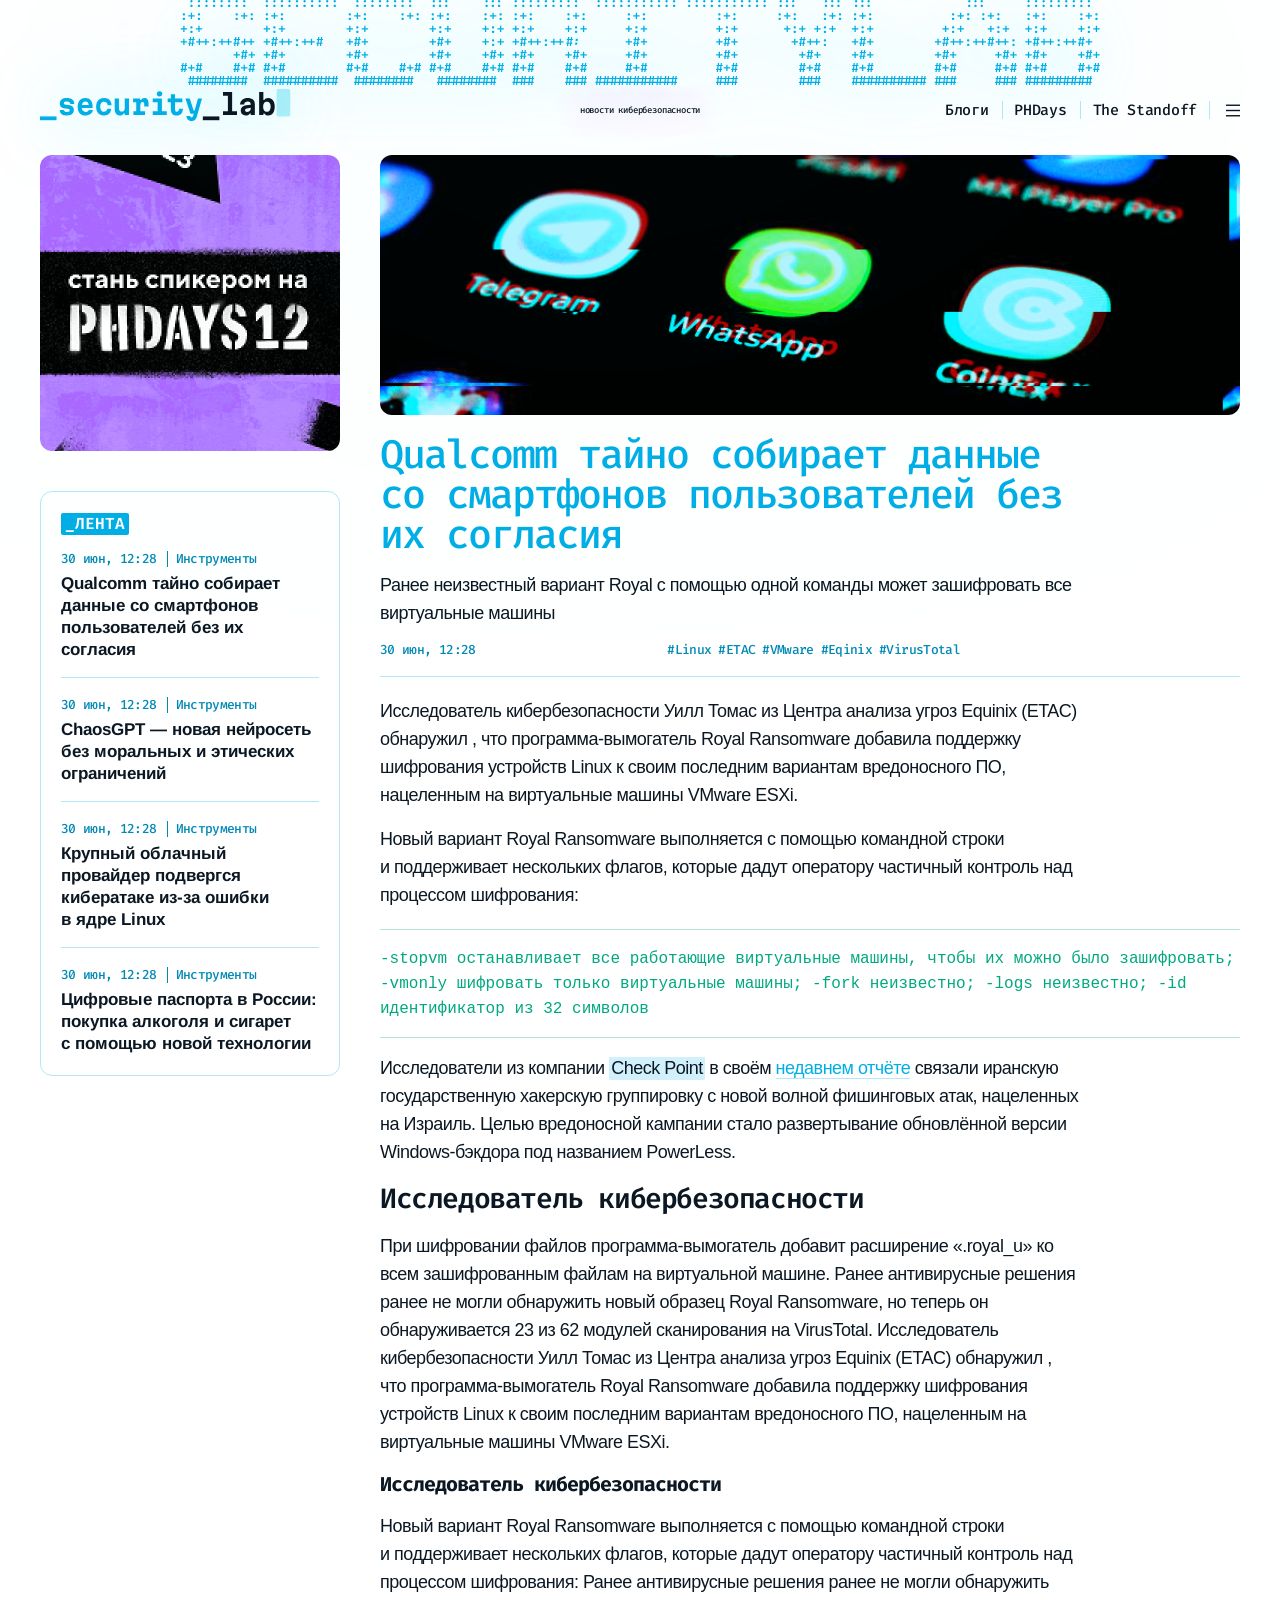
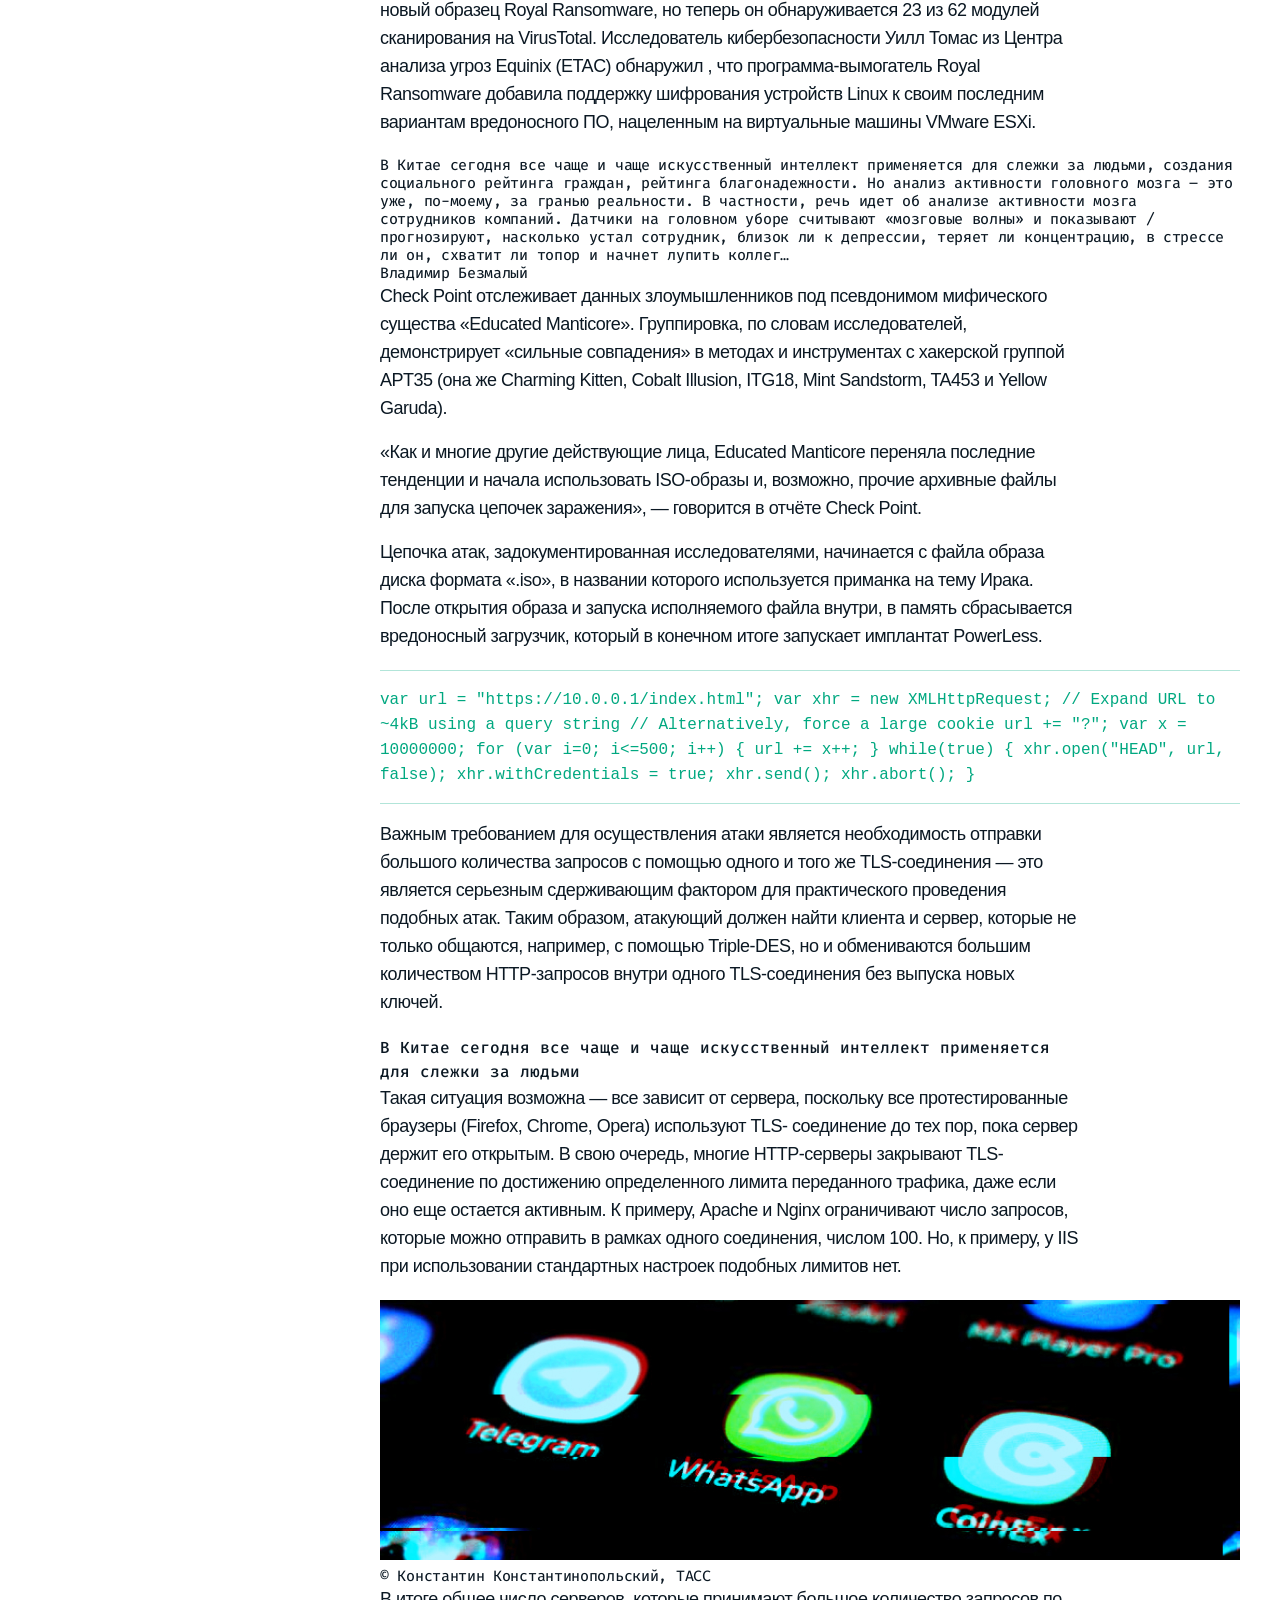
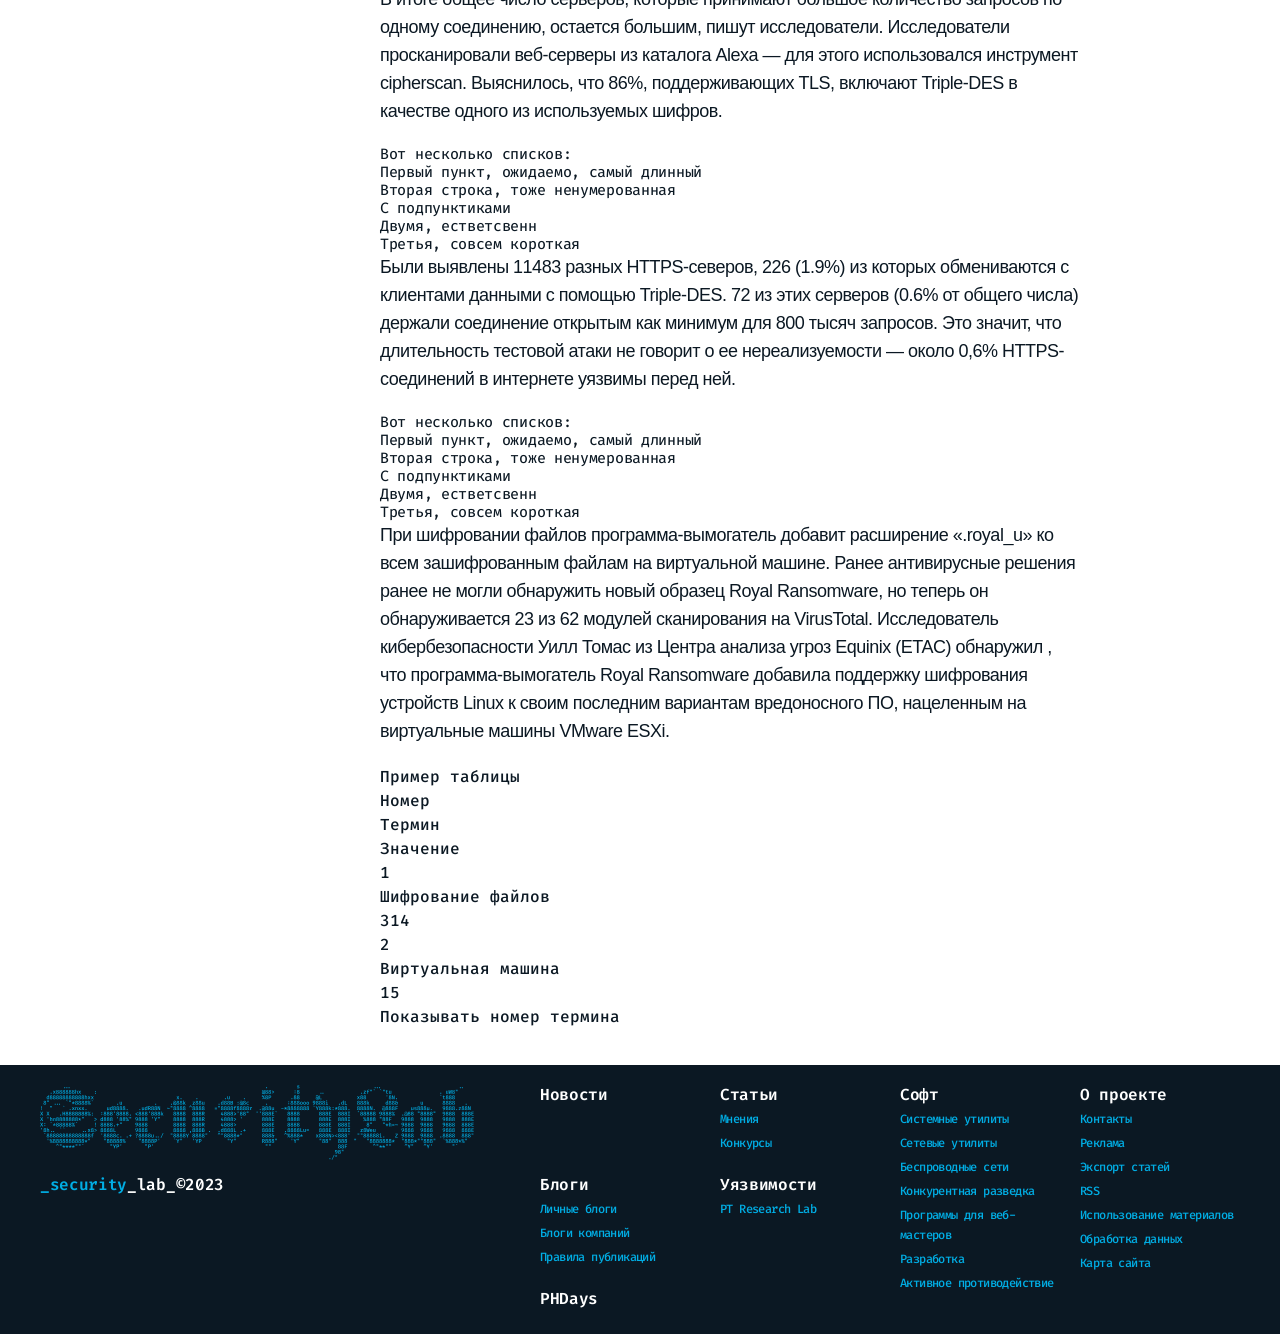
==== article-image.html @ 1949100d "index" ====
<!DOCTYPE html>
<html lang="ru">
  <head>
    <meta charset="utf-8">
    <meta http-equiv="X-UA-Compatible" content="ie=edge">
    <title>SecurityLab</title>
    <!-- meta-->
    <meta name="viewport" content="width=device-width, initial-scale=1, shrink-to-fit=no">
    <meta name="description" content="">
    <meta name="theme-color" content="#ffffff">
    <!-- icon & css-->
    <link rel="icon" href="./image/favicon.ico" sizes="any">
    <link rel="icon" href="./image/icon.svg" type="image/svg+xml">
    <link rel="apple-touch-icon" href="./image/apple-touch-icon.png">
    <link rel="manifest" href="./manifest.json">
  <link href="./assets/css/vendors.css?v=ca186b9" rel="stylesheet"><link href="./assets/css/main.css?v=e735e71" rel="stylesheet">  <link rel="stylesheet" href="./assets/css/fonts.css"></head>
  <body>
    <div id="app">
<header>
  <div class="container">
    <div class="header content">
      <div class="header-ascii">
        <div class="header-ascii__art"></div>
        <div class="header-ascii__lead">новости кибербезопасности</div>
      </div>
      <div class="header__block">
        <div class="header-logo"><a href="./" title="SecurityLab">
            <svg>
              <use href="./image/logo.svg#logo"></use>
            </svg></a></div>
        <div class="header__group">
          <nav class="header-menu">
            <ul>
              <li><a href="./blogs.html" title="Блоги">Блоги</a></li>
              <li><a href="#" title="PHDays">PHDays</a></li>
              <li><a href="#" title="The Standoff">The Standoff</a></li>
            </ul>
          </nav>
          <div class="header-menu-bar"><a href="#" data-action="open-menu" title="Открыть меню">
              <svg>
                <use href="./image/icon/menu.svg#menu"></use>
              </svg></a></div>
        </div>
      </div>
    </div>
  </div>
</header>
<!-- Menu-->
<div class="menu">
  <div class="menu-overlay" data-action="close-menu"></div>
  <div class="menu__container">
    <div class="menu__head">
      <div class="menu__link menu__link--close"><a href="#" data-action="close-menu" title="Закрыть меню">
          <svg>
            <use href="./image/icon/close.svg#close"></use>
          </svg></a></div>
      <div class="menu__link menu__link--back"><a href="#" data-action="close-submenu" title="Назад">
          <svg>
            <use href="./image/icon/back.svg#back"></use>
          </svg></a></div>
    </div>
    <div class="menu__main">
      <nav class="menu-navigation">
        <ul class="menu-navigation__list">
          <li class="menu-navigation__item"><a href="#" title="Новости">Новости</a></li>
          <li class="menu-navigation__item"><a href="#" title="Статьи">Статьи</a></li>
          <li class="menu-navigation__item"><a href="#" title="Уязвимости">Уязвимости</a></li>
          <li class="menu-navigation__item"><a href="./blogs.html" title="Блоги">Блоги</a></li>
          <li class="menu-navigation__item"><a href="#" data-action="open-submenu" data-submenu="glossary" title="Глосарий"><span>Глосарий</span>
              <svg>
                <use href="./image/icon/right.svg#right"></use>
              </svg></a>
            <ul class="menu-navigation__submenu" data-name="glossary">
              <li class="menu-navigation__item"><a href="#" title="Терминология">Терминология</a></li>
              <li class="menu-navigation__item"><a href="#" title="Хакерские группировки">Хакерские группировки</a></li>
              <li class="menu-navigation__item"><a href="#" data-action="open-links" data-links="soft" title="Каталог софта"><span>Каталог софта</span>
                  <svg>
                    <use href="./image/icon/right.svg#right"></use>
                  </svg></a>
                <ul class="menu-navigation__links" data-name="soft">
                  <li class="menu-navigation__link"><a href="#" title="Системные утилиты">Системные утилиты</a></li>
                  <li class="menu-navigation__link"><a href="#" title="Сетевые утилиты">Сетевые утилиты</a></li>
                  <li class="menu-navigation__link"><a href="#" title="Аппаратные утилиты">Аппаратные утилиты</a></li>
                  <li class="menu-navigation__link"><a href="#" title="Беспроводные сети">Беспроводные сети</a></li>
                  <li class="menu-navigation__link"><a href="#" title="Загрузочные антивирусные диски">Загрузочные антивирусные диски</a></li>
                  <li class="menu-navigation__link"><a href="#" title="Защита от целенаправленных атак">Защита от целенаправленных атак</a></li>
                  <li class="menu-navigation__link"><a href="#" title="Конкурентная разведка">Конкурентная разведка</a></li>
                  <li class="menu-navigation__link"><a href="#" title="Ограничение доступа">Ограничение доступа</a></li>
                  <li class="menu-navigation__link"><a href="#" title="Программы для веб-мастеров">Программы для веб-мастеров</a></li>
                  <li class="menu-navigation__link"><a href="#" title="Распределенная структура ложных целей">Распределенная структура ложных целей</a></li>
                </ul>
              </li>
            </ul>
          </li>
        </ul>
      </nav>
      <ul class="menu-info">
        <li class="menu-info__item"><a href="#" title="Контакты">Контакты</a></li>
        <li class="menu-info__item"><a href="#" title="Реклама">Реклама</a></li>
        <li class="menu-info__item"><a href="#" title="Экспорт статей">Экспорт статей</a></li>
        <li class="menu-info__item"><a href="#" title="Карта сайта">Карта сайта</a></li>
      </ul>
      <ul class="menu-social">
        <li class="menu-social__item"><a href="tg://resolve?domain=SecLabNews" target="_blank" title="Телеграм">
            <svg>
              <use href="./image/icon/telegram.svg#telegram"></use>
            </svg></a></li>
        <li class="menu-social__item"><a href=".//twitter.com/SecurityLabnews" target="_blank" title="Твиттер">
            <svg>
              <use href="./image/icon/twitter.svg#twitter"></use>
            </svg></a></li>
        <li class="menu-social__item"><a href=".//vk.com/public47494392" target="_blank" title="ВКонтакте">
            <svg>
              <use href="./image/icon/vk.svg#vk"></use>
            </svg></a></li>
        <li class="menu-social__item"><a href="#" title="RSS">
            <svg>
              <use href="./image/icon/rss.svg#rss"></use>
            </svg></a></li>
      </ul>
    </div>
    <div class="menu-search">
      <form class="form menu-search__form" name="menu-search" action="./" autocomplete="off" accept-charset="utf-8">
        <fieldset class="form__line">
          <input class="form__input" type="search" name="search" required placeholder="Поиск" value="" title="Поиск">
          <div class="form__button">
            <div class="button button--search button--disabled"><a href="#" data-action="form-send" title="Найти">Найти</a></div>
          </div>
        </fieldset>
      </form>
    </div>
  </div>
</div>
<!-- Menu end-->
      <main>
        <section id="article">
          <div class="container">
            <div class="article content">
              <aside class="article__sidebar">
                <div class="article__banner article__banner--small"><a href="#" target="_blank" title="Стань спикером на PHDAYS12"><img src="./image/banner/phdays12.jpg" srcset="./image/banner/phdays12@2x.jpg 2x" loading="lazy" alt="PHDAYS12"></a></div>
                <div class="article-feed slider">
                  <div class="article-feed__title">
                    <h2><span>_Лента</span></h2>
                  </div>
                  <div class="article-feed-list swiper-wrapper">
                    <article class="article-feed-list__item swiper-slide">
                      <div class="article-feed-list__head">
                        <time class="article-feed-list__date" datetime="2023-06-30">30 июн, 12:28</time>
                        <div class="article-feed-list__rubric"><a href="#" title="Инструменты">Инструменты</a></div>
                      </div>
                      <div class="article-feed-list__title"><a href="./article.html" title="Qualcomm тайно собирает данные со смартфонов пользователей без их согласия">
                          <h4>Qualcomm тайно собирает данные со смартфонов пользователей без их согласия</h4></a></div>
                    </article>
                    <article class="article-feed-list__item swiper-slide">
                      <div class="article-feed-list__head">
                        <time class="article-feed-list__date" datetime="2023-06-30">30 июн, 12:28</time>
                        <div class="article-feed-list__rubric"><a href="#" title="Инструменты">Инструменты</a></div>
                      </div>
                      <div class="article-feed-list__title"><a href="./article.html" title="ChaosGPT — новая нейросеть без моральных и этических ограничений">
                          <h4>ChaosGPT — новая нейросеть без моральных и этических ограничений</h4></a></div>
                    </article>
                    <article class="article-feed-list__item swiper-slide">
                      <div class="article-feed-list__head">
                        <time class="article-feed-list__date" datetime="2023-06-30">30 июн, 12:28</time>
                        <div class="article-feed-list__rubric"><a href="#" title="Инструменты">Инструменты</a></div>
                      </div>
                      <div class="article-feed-list__title"><a href="./article.html" title="Крупный облачный провайдер подвергся кибератаке из-за ошибки в ядре Linux">
                          <h4>Крупный облачный провайдер подвергся кибератаке из-за ошибки в ядре Linux</h4></a></div>
                    </article>
                    <article class="article-feed-list__item swiper-slide">
                      <div class="article-feed-list__head">
                        <time class="article-feed-list__date" datetime="2023-06-30">30 июн, 12:28</time>
                        <div class="article-feed-list__rubric"><a href="#" title="Инструменты">Инструменты</a></div>
                      </div>
                      <div class="article-feed-list__title"><a href="./article.html" title="Цифровые паспорта в России: покупка алкоголя и сигарет с помощью новой технологии">
                          <h4>Цифровые паспорта в России: покупка алкоголя и сигарет с помощью новой технологии</h4></a></div>
                    </article>
                  </div>
                </div>
              </aside>
              <article class="article__main">
                <div class="article__head">
                  <div class="article__image">
                    <picture>
                      <source srcset="./image/article/4.m.jpg, /image/article/4@2x.jpg" media="(max-width: 991px)" type="image/jpeg"><img src="./image/article/4.jpg" srcset="./image/article/4@2x.jpg" loading="eager" alt="Qualcomm тайно собирает данные со смартфонов пользователей без их согласия">
                    </picture>
                  </div>
                  <div class="article__title">
                    <h1><span class="animation-decode animation-decode--blue">Qualcomm тайно собирает данные со смартфонов пользователей без их согласия</span></h1>
                  </div>
                  <div class="article__preview">
                    <p>Ранее неизвестный вариант Royal с помощью одной команды может зашифровать все виртуальные машины</p>
                  </div>
                </div>
                <div class="article__details">
                  <time class="article__date" datetime="2023-06-30">30 июн, 12:28</time>
                  <ul class="article-tags">
                    <li class="article-tags__link"><a href="#" title="Новости">Новости</a></li>
                    <li class="article-tags__tag"><a href="#" title="#Linux">#Linux</a></li>
                    <li class="article-tags__tag"><a href="#" title="#ETAC">#ETAC</a></li>
                    <li class="article-tags__tag"><a href="#" title="#VMware">#VMware</a></li>
                    <li class="article-tags__tag"><a href="#" title="#Eqinix">#Eqinix</a></li>
                    <li class="article-tags__tag"><a href="#" title="#VirusTotal">#VirusTotal</a></li>
                  </ul>
                </div>
                <div class="article__body">
                  <div class="article__text">
                    <p>Исследователь кибербезопасности Уилл Томас из Центра анализа угроз Equinix (ETAC) обнаружил , что программа-вымогатель Royal Ransomware добавила поддержку шифрования устройств Linux к своим последним вариантам вредоносного ПО, нацеленным на виртуальные машины VMware ESXi.</p>
                    <p>Новый вариант Royal Ransomware выполняется с помощью командной строки и поддерживает нескольких флагов, которые дадут оператору частичный контроль над процессом шифрования:</p>
                  </div>
                  <div class="article__code">
                    <code>
-stopvm   останавливает все работающие виртуальные машины, чтобы их можно было зашифровать;


-vmonly  шифровать только виртуальные машины;
-fork    неизвестно;
-logs    неизвестно;
-id      идентификатор из 32 символов
                    </code>
                  </div>
                  <div class="article__text">
                    <div class="p">Исследователи из компании 
                      <div class="wiki" title="Check Point"><span>Check Point</span>
                        <div class="wiki-tooltip">
                          <div class="wiki-tooltip__text">ChatGPT — это чат-бот, который работает на модели искусственного интеллекта GPT (Generative Pre-trained Transformer), разработанной компанией OpenAI. </div>
                          <div class="wiki-tooltip__text">Модель обучена на большом объёме текстовых данных и предназначена для генерации человекоподобных ответов на заданные вопросы или фразы.ChatGPT всегда старается понять контекст вопроса и сгенерировать подходящий ответ. Чат-бот способен генерировать текст в различных стилях и тематиках, может использоваться в различных сферах и областях для облегчения рутинных или даже творческих задач, выполняемых человеком.</div>
                          <div class="wiki-tooltip__button">
                            <div class="button"><a href="#" target="_blank" title="Прейти к статье">Прейти к статье</a></div>
                          </div>
                        </div>
                      </div> в своём <a href="#" title="">недавнем отчёте</a> связали иранскую государственную хакерскую группировку с новой волной фишинговых атак, нацеленных на Израиль. Целью вредоносной кампании стало развертывание обновлённой версии Windows-бэкдора под названием PowerLess.
                    </div>  
                  </div>
                  <div class="article__subtitle">
                    <h2>Исследователь кибербезопасности</h2>
                  </div>
                  <div class="article__text">
                    <p>При шифровании файлов программа-вымогатель добавит расширение «.royal_u» ко всем зашифрованным файлам на виртуальной машине. Ранее антивирусные решения ранее не могли обнаружить новый образец Royal Ransomware, но теперь он обнаруживается 23 из 62 модулей сканирования на VirusTotal. Исследователь кибербезопасности Уилл Томас из Центра анализа угроз Equinix (ETAC) обнаружил , что программа-вымогатель Royal Ransomware добавила поддержку шифрования устройств Linux к своим последним вариантам вредоносного ПО, нацеленным на виртуальные машины VMware ESXi.</p>
                  </div>
                  <div class="article__subtitle">
                    <h3>Исследователь кибербезопасности</h3>
                  </div>
                  <div class="article__text">
                    <p>Новый вариант Royal Ransomware выполняется с помощью командной строки и поддерживает нескольких флагов, которые дадут оператору частичный контроль над процессом шифрования: Ранее антивирусные решения ранее не могли обнаружить новый образец Royal Ransomware, но теперь он обнаруживается 23 из 62 модулей сканирования на VirusTotal. Исследователь кибербезопасности Уилл Томас из Центра анализа угроз Equinix (ETAC) обнаружил , что программа-вымогатель Royal Ransomware добавила поддержку шифрования устройств Linux к своим последним вариантам вредоносного ПО, нацеленным на виртуальные машины VMware ESXi.</p>
                  </div>
                  <div class="article__quote">
                    <div class="article__quote-text">
                      <p>В Китае сегодня все чаще и чаще искусственный интеллект применяется для слежки за людьми, создания социального рейтинга граждан, рейтинга благонадежности. Но анализ активности головного мозга – это уже, по-моему, за гранью реальности.
                        В частности, речь идет об анализе активности мозга сотрудников компаний. Датчики на головном уборе считывают «мозговые волны» и показывают / прогнозируют, насколько устал сотрудник, близок ли к депрессии, теряет ли концентрацию, в стрессе ли он, схватит ли топор и начнет лупить коллег…
                      </p>
                    </div>
                    <div class="article__quote-author">
                      <p class="quote__author-name">Владимир Безмалый</p>
                      <span class="quote__author-add"></span>
                    </div>
                  </div>
                  <div class="article__text">
                    <p>Check Point отслеживает данных злоумышленников под псевдонимом мифического существа «Educated Manticore». Группировка, по словам исследователей, демонстрирует «сильные совпадения» в методах и инструментах с хакерской группой APT35 (она же Charming Kitten, Cobalt Illusion, ITG18, Mint Sandstorm, TA453 и Yellow Garuda).</p>
                    <p>«Как и многие другие действующие лица, Educated Manticore переняла последние тенденции и начала использовать ISO-образы и, возможно, прочие архивные файлы для запуска цепочек заражения», — говорится в отчёте Check Point.</p>
                    <p>Цепочка атак, задокументированная исследователями, начинается с файла образа диска формата «.iso», в названии которого используется приманка на тему Ирака. После открытия образа и запуска исполняемого файла внутри, в память сбрасывается вредоносный загрузчик, который в конечном итоге запускает имплантат PowerLess.</p>
                  </div>
                  <div class="article__code">
                    <code>
                      var url = "https://10.0.0.1/index.html"; 
var xhr = new XMLHttpRequest; 

// Expand URL to ~4kB using a query string 
// Alternatively, force a large cookie 
url += "?"; 
var x = 10000000; 
for (var i=0; i<=500; i++) { 
    url += x++; 
} 

while(true) { 
    xhr.open("HEAD", url, false); 
    xhr.withCredentials = true; 
    xhr.send(); 
    xhr.abort(); 
}
                    </code>
                  </div>
                  <div class="article__text">
                    <p>Важным требованием для осуществления атаки является необходимость отправки большого количества запросов с помощью одного и того же TLS-соединения — это является серьезным сдерживающим фактором для практического проведения подобных атак. Таким образом, атакующий должен найти клиента и сервер, которые не только общаются, например, с помощью Triple-DES, но и обмениваются большим количеством HTTP-запросов внутри одного TLS-соединения без выпуска новых ключей.</p>
                  </div>
                  <div class="article__text">
                    <span class="article__small-quote">
                      В Китае сегодня все чаще и чаще искусственный интеллект применяется для слежки за людьми
                    </span>
                    <p>Такая ситуация возможна — все зависит от сервера, поскольку все протестированные браузеры (Firefox, Chrome, Opera) используют TLS- соединение до тех пор, пока сервер держит его открытым. В свою очередь, многие HTTP-серверы закрывают TLS- соединение по достижению определенного лимита переданного трафика, даже если оно еще остается активным. К примеру, Apache и Nginx ограничивают число запросов, которые можно отправить в рамках одного соединения, числом 100. Но, к примеру, у IIS при использовании стандартных настроек подобных лимитов нет. </p>
                  </div>
                  <div class="article-body__image">
                    <picture>
                      <img src="./image/article/4.jpg" alt="SecurityLab">
                    </picture>
                    <div class="article-body__image-figcap">
                      <p>© Константин Константинопольский, ТАСС</p>
                    </div>
                  </div>
                  <div class="article__text">
                    <p>В итоге общее число серверов, которые принимают большое количество запросов по одному соединению, остается большим, пишут исследователи. Исследователи просканировали веб-серверы из каталога Alexa — для этого использовался инструмент cipherscan. Выяснилось, что 86%, поддерживающих TLS, включают Triple-DES в качестве одного из используемых шифров.</p>
                  </div>
                  <div class="article__list">
                    <div class="article__list-title">
                      <p>Вот несколько списков:</p>
                    </div>
                    <ul class="article__list-ul">
                      <li>
                        <p>Первый пункт, ожидаемо, самый длинный</p>
                      </li>
                      <li>
                        <p>Вторая строка, тоже ненумерованная</p>
                        <ul class=".article__list-ul">
                            <li>
                              <p>С подпунктиками</p>
                            </li>
                            <li>
                              <p>Двумя, естветсвенн</p>
                            </li>
                        </ul>
                      </li>
                      <li>
                        <p>Третья, совсем короткая</p>
                      </li>
                    </ul>
                  </div>
                  <div class="article__text">
                    <p>Были выявлены 11483 разных HTTPS-северов, 226 (1.9%) из которых обмениваются с клиентами данными с помощью Triple-DES. 72 из этих серверов (0.6% от общего числа) держали соединение открытым как минимум для 800 тысяч запросов. Это значит, что длительность тестовой атаки не говорит о ее нереализуемости — около 0,6% HTTPS-соединений в интернете уязвимы перед ней.</p>
                  </div>
                  <div class="article__list">
                    <div class="article__list-title">
                      <p>Вот несколько списков:</p>
                    </div>
                    <ol class="article__list-ol">
                      <li>
                        <p>Первый пункт, ожидаемо, самый длинный</p>
                      </li>
                      <li>
                        <p>Вторая строка, тоже ненумерованная</p>
                        <ol class=".article__list-ol">
                            <li>
                              <p>С подпунктиками</p>
                            </li>
                            <li>
                              <p>Двумя, естветсвенн</p>
                            </li>
                        </ol>
                      </li>
                      <li>
                        <p>Третья, совсем короткая</p>
                      </li>
                    </ol>
                  </div>
                  <div class="article__text">
                    <p>При шифровании файлов программа-вымогатель добавит расширение «.royal_u» ко всем зашифрованным файлам на виртуальной машине. Ранее антивирусные решения ранее не могли обнаружить новый образец Royal Ransomware, но теперь он обнаруживается 23 из 62 модулей сканирования на VirusTotal. Исследователь кибербезопасности Уилл Томас из Центра анализа угроз Equinix (ETAC) обнаружил , что программа-вымогатель Royal Ransomware добавила поддержку шифрования устройств Linux к своим последним вариантам вредоносного ПО, нацеленным на виртуальные машины VMware ESXi.</p>
                  </div>
                  <div class="article__table">
                    <div class="table__title">Пример таблицы</div>
                    <div class="table">
                      <div class="table__row general-row">
                        <div class="table__column">Номер</div>
                        <div class="table__column">Термин</div>
                        <div class="table__column">Значение</div>
                      </div>
                      <div class="table__row">
                        <div class="table__column">1</div>
                        <div class="table__column"> Шифрование файлов</div>
                        <div class="table__column">314 </div>
                      </div>
                      <div class="table__row">
                        <div class="table__column">2</div>
                        <div class="table__column">Виртуальная машина</div>
                        <div class="table__column">15</div>
                      </div>
                    </div>
                    <div class="table__num-checkbox">
                      <label for="num_checkbox">Показывать номер термина
                        <input type="checkbox" name="num_checkbox" id="num_checkbox">
                      </label>
                    </div>
                  </div>
                </div>

              </article>
            </div>
          </div>
        </section>
      </main>
<footer>
  <div class="container">
    <div class="footer content">
      <div class="footer__main">
        <div class="footer-ascii">
          <div class="footer-ascii__art"><img src="./image/ascii/logo-1.svg" alt="SecurityLab"></div>
        </div>
        <div class="footer-copyright">_security<span>_lab_&copy;2023</span></div>
      </div>
      <div class="footer__navigation">
        <div class="footer__group">
          <nav class="footer-menu">
            <div class="footer-menu__title"><a href="#" title="Новости">Новости</a></div>
          </nav>
          <nav class="footer-menu">
            <div class="footer-menu__title"><a href="./blogs.html" title="Блоги">Блоги</a></div>
            <ul class="footer-menu__list">
              <li class="footer-menu__item"><a href="#" title="Личные блоги">Личные блоги</a></li>
              <li class="footer-menu__item"><a href="#" title="Блоги компаний">Блоги компаний</a></li>
              <li class="footer-menu__item"><a href="#" title="Правила публикаций">Правила публикаций</a></li>
            </ul>
          </nav>
          <nav class="footer-menu">
            <div class="footer-menu__title"><a href="#" title="Статьи">Статьи</a></div>
            <ul class="footer-menu__list">
              <li class="footer-menu__item"><a href="#" title="Мнения">Мнения</a></li>
              <li class="footer-menu__item"><a href="#" title="Конкурсы">Конкурсы</a></li>
            </ul>
          </nav>
          <nav class="footer-menu">
            <div class="footer-menu__title"><a href="#" title="Уязвимости">Уязвимости</a></div>
            <ul class="footer-menu__list">
              <li class="footer-menu__item"><a href="#" title="PT Research Lab">PT Research Lab</a></li>
            </ul>
          </nav>
        </div>
        <div class="footer__group">
          <nav class="footer-menu">
            <div class="footer-menu__title"><a href="#" title="Софт">Софт</a></div>
            <ul class="footer-menu__list">
              <li class="footer-menu__item"><a href="#" title="Системные утилиты">Системные утилиты</a></li>
              <li class="footer-menu__item"><a href="#" title="Сетевые утилиты">Сетевые утилиты</a></li>
              <li class="footer-menu__item"><a href="#" title="Беспроводные сети">Беспроводные сети</a></li>
              <li class="footer-menu__item"><a href="#" title="Конкурентная разведка">Конкурентная разведка</a></li>
              <li class="footer-menu__item"><a href="#" title="Программы для веб-мастеров">Программы для веб-мастеров</a></li>
              <li class="footer-menu__item"><a href="#" title="Разработка">Разработка</a></li>
              <li class="footer-menu__item"><a href="#" title="Активное противодействие">Активное противодействие</a></li>
            </ul>
          </nav>
          <nav class="footer-menu">
            <div class="footer-menu__title"><a href="#" title="О проекте">О проекте</a></div>
            <ul class="footer-menu__list">
              <li class="footer-menu__item"><a href="#" title="Контакты">Контакты</a></li>
              <li class="footer-menu__item"><a href="#" title="Реклама">Реклама</a></li>
              <li class="footer-menu__item"><a href="#" title="Экспорт статей">Экспорт статей</a></li>
              <li class="footer-menu__item"><a href="#" title="RSS">RSS</a></li>
              <li class="footer-menu__item"><a href="#" title="Использование материалов">Использование материалов</a></li>
              <li class="footer-menu__item"><a href="#" title="Обработка данных">Обработка данных</a></li>
              <li class="footer-menu__item"><a href="#" title="Карта сайта">Карта сайта</a></li>
            </ul>
          </nav>
        </div>
        <div class="footer__group">
          <nav class="footer-menu">
            <div class="footer-menu__title"><a href="#" title="PHDays">PHDays</a></div>
          </nav>
        </div>
      </div>
    </div>
  </div>
</footer>
    </div>
    <!-- js-->
  <script defer src="./assets/js/vendors.js?v=da32d7a"></script><script defer src="./assets/js/main.js?v=4c15106"></script></body>
</html>
---- assets/css/vendors.css ----
@font-face {
  font-family: swiper-icons;
  font-style: normal;
  font-weight: 400;
  src: url("data:application/font-woff;charset=utf-8;base64, [base64]//wADZ2x5ZgAAAywAAADMAAAD2MHtryVoZWFkAAABbAAAADAAAAA2E2+eoWhoZWEAAAGcAAAAHwAAACQC9gDzaG10eAAAAigAAAAZAAAArgJkABFsb2NhAAAC0AAAAFoAAABaFQAUGG1heHAAAAG8AAAAHwAAACAAcABAbmFtZQAAA/gAAAE5AAACXvFdBwlwb3N0AAAFNAAAAGIAAACE5s74hXjaY2BkYGAAYpf5Hu/j+W2+MnAzMYDAzaX6QjD6/4//Bxj5GA8AuRwMYGkAPywL13jaY2BkYGA88P8Agx4j+/8fQDYfA1AEBWgDAIB2BOoAeNpjYGRgYNBh4GdgYgABEMnIABJzYNADCQAACWgAsQB42mNgYfzCOIGBlYGB0YcxjYGBwR1Kf2WQZGhhYGBiYGVmgAFGBiQQkOaawtDAoMBQxXjg/wEGPcYDDA4wNUA2CCgwsAAAO4EL6gAAeNpj2M0gyAACqxgGNWBkZ2D4/wMA+xkDdgAAAHjaY2BgYGaAYBkGRgYQiAHyGMF8FgYHIM3DwMHABGQrMOgyWDLEM1T9/w8UBfEMgLzE////P/5//f/V/xv+r4eaAAeMbAxwIUYmIMHEgKYAYjUcsDAwsLKxc3BycfPw8jEQA/[base64]/uznmfPFBNODM2K7MTQ45YEAZqGP81AmGGcF3iPqOop0r1SPTaTbVkfUe4HXj97wYE+yNwWYxwWu4v1ugWHgo3S1XdZEVqWM7ET0cfnLGxWfkgR42o2PvWrDMBSFj/IHLaF0zKjRgdiVMwScNRAoWUoH78Y2icB/yIY09An6AH2Bdu/UB+yxopYshQiEvnvu0dURgDt8QeC8PDw7Fpji3fEA4z/PEJ6YOB5hKh4dj3EvXhxPqH/SKUY3rJ7srZ4FZnh1PMAtPhwP6fl2PMJMPDgeQ4rY8YT6Gzao0eAEA409DuggmTnFnOcSCiEiLMgxCiTI6Cq5DZUd3Qmp10vO0LaLTd2cjN4fOumlc7lUYbSQcZFkutRG7g6JKZKy0RmdLY680CDnEJ+UMkpFFe1RN7nxdVpXrC4aTtnaurOnYercZg2YVmLN/d/gczfEimrE/fs/bOuq29Zmn8tloORaXgZgGa78yO9/cnXm2BpaGvq25Dv9S4E9+5SIc9PqupJKhYFSSl47+Qcr1mYNAAAAeNptw0cKwkAAAMDZJA8Q7OUJvkLsPfZ6zFVERPy8qHh2YER+3i/BP83vIBLLySsoKimrqKqpa2hp6+jq6RsYGhmbmJqZSy0sraxtbO3sHRydnEMU4uR6yx7JJXveP7WrDycAAAAAAAH//wACeNpjYGRgYOABYhkgZgJCZgZNBkYGLQZtIJsFLMYAAAw3ALgAeNolizEKgDAQBCchRbC2sFER0YD6qVQiBCv/H9ezGI6Z5XBAw8CBK/m5iQQVauVbXLnOrMZv2oLdKFa8Pjuru2hJzGabmOSLzNMzvutpB3N42mNgZGBg4GKQYzBhYMxJLMlj4GBgAYow/P/PAJJhLM6sSoWKfWCAAwDAjgbRAAB42mNgYGBkAIIbCZo5IPrmUn0hGA0AO8EFTQAA")
    format("woff");
}
:root {
  --swiper-theme-color: #007aff;
}
:host {
  display: block;
  margin-left: auto;
  margin-right: auto;
  position: relative;
  z-index: 1;
}
.swiper {
  display: block;
  list-style: none;
  margin-left: auto;
  margin-right: auto;
  overflow: hidden;
  overflow: clip;
  padding: 0;
  position: relative;
  z-index: 1;
}
.swiper-vertical > .swiper-wrapper {
  flex-direction: column;
}
.swiper-wrapper {
  box-sizing: initial;
  display: flex;
  height: 100%;
  position: relative;
  transition-property: -webkit-transform;
  transition-property: transform;
  transition-property: transform, -webkit-transform;
  transition-timing-function: var(
    --swiper-wrapper-transition-timing-function,
    initial
  );
  width: 100%;
  z-index: 1;
}
.swiper-android .swiper-slide,
.swiper-ios .swiper-slide,
.swiper-wrapper {
  -webkit-transform: translateZ(0);
  transform: translateZ(0);
}
.swiper-horizontal {
  touch-action: pan-y;
}
.swiper-vertical {
  touch-action: pan-x;
}
.swiper-slide {
  display: block;
  flex-shrink: 0;
  height: 100%;
  position: relative;
  transition-property: -webkit-transform;
  transition-property: transform;
  transition-property: transform, -webkit-transform;
  width: 100%;
}
.swiper-slide-invisible-blank {
  visibility: hidden;
}
.swiper-autoheight,
.swiper-autoheight .swiper-slide {
  height: auto;
}
.swiper-autoheight .swiper-wrapper {
  align-items: flex-start;
  transition-property: height, -webkit-transform;
  transition-property: transform, height;
  transition-property: transform, height, -webkit-transform;
}
.swiper-backface-hidden .swiper-slide {
  -webkit-backface-visibility: hidden;
  backface-visibility: hidden;
  -webkit-transform: translateZ(0);
  transform: translateZ(0);
}
.swiper-3d.swiper-css-mode .swiper-wrapper {
  -webkit-perspective: 1200px;
  perspective: 1200px;
}
.swiper-3d .swiper-wrapper {
  -webkit-transform-style: preserve-3d;
  transform-style: preserve-3d;
}
.swiper-3d {
  -webkit-perspective: 1200px;
  perspective: 1200px;
}
.swiper-3d .swiper-cube-shadow,
.swiper-3d .swiper-slide {
  -webkit-transform-style: preserve-3d;
  transform-style: preserve-3d;
}
.swiper-css-mode > .swiper-wrapper {
  -ms-overflow-style: none;
  overflow: auto;
  scrollbar-width: none;
}
.swiper-css-mode > .swiper-wrapper::-webkit-scrollbar {
  display: none;
}
.swiper-css-mode > .swiper-wrapper > .swiper-slide {
  scroll-snap-align: start start;
}
.swiper-css-mode.swiper-horizontal > .swiper-wrapper {
  scroll-snap-type: x mandatory;
}
.swiper-css-mode.swiper-vertical > .swiper-wrapper {
  scroll-snap-type: y mandatory;
}
.swiper-css-mode.swiper-free-mode > .swiper-wrapper {
  scroll-snap-type: none;
}
.swiper-css-mode.swiper-free-mode > .swiper-wrapper > .swiper-slide {
  scroll-snap-align: none;
}
.swiper-css-mode.swiper-centered > .swiper-wrapper:before {
  content: "";
  flex-shrink: 0;
  order: 9999;
}
.swiper-css-mode.swiper-centered > .swiper-wrapper > .swiper-slide {
  scroll-snap-align: center center;
  scroll-snap-stop: always;
}
.swiper-css-mode.swiper-centered.swiper-horizontal
  > .swiper-wrapper
  > .swiper-slide:first-child {
  -webkit-margin-start: var(--swiper-centered-offset-before);
  margin-inline-start: var(--swiper-centered-offset-before);
}
.swiper-css-mode.swiper-centered.swiper-horizontal > .swiper-wrapper:before {
  height: 100%;
  min-height: 1px;
  width: var(--swiper-centered-offset-after);
}
.swiper-css-mode.swiper-centered.swiper-vertical
  > .swiper-wrapper
  > .swiper-slide:first-child {
  -webkit-margin-before: var(--swiper-centered-offset-before);
  margin-block-start: var(--swiper-centered-offset-before);
}
.swiper-css-mode.swiper-centered.swiper-vertical > .swiper-wrapper:before {
  height: var(--swiper-centered-offset-after);
  min-width: 1px;
  width: 100%;
}
.swiper-3d .swiper-slide-shadow,
.swiper-3d .swiper-slide-shadow-bottom,
.swiper-3d .swiper-slide-shadow-left,
.swiper-3d .swiper-slide-shadow-right,
.swiper-3d .swiper-slide-shadow-top {
  height: 100%;
  left: 0;
  pointer-events: none;
  position: absolute;
  top: 0;
  width: 100%;
  z-index: 10;
}
.swiper-3d .swiper-slide-shadow {
  background: rgba(0, 0, 0, 0.15);
}
.swiper-3d .swiper-slide-shadow-left {
  background-image: linear-gradient(270deg, rgba(0, 0, 0, 0.5), transparent);
}
.swiper-3d .swiper-slide-shadow-right {
  background-image: linear-gradient(90deg, rgba(0, 0, 0, 0.5), transparent);
}
.swiper-3d .swiper-slide-shadow-top {
  background-image: linear-gradient(0deg, rgba(0, 0, 0, 0.5), transparent);
}
.swiper-3d .swiper-slide-shadow-bottom {
  background-image: linear-gradient(180deg, rgba(0, 0, 0, 0.5), transparent);
}
.swiper-lazy-preloader {
  border: 4px solid var(--swiper-preloader-color, var(--swiper-theme-color));
  border-radius: 50%;
  border-top: 4px solid transparent;
  box-sizing: border-box;
  height: 42px;
  left: 50%;
  margin-left: -21px;
  margin-top: -21px;
  position: absolute;
  top: 50%;
  -webkit-transform-origin: 50%;
  transform-origin: 50%;
  width: 42px;
  z-index: 10;
}
.swiper-watch-progress .swiper-slide-visible .swiper-lazy-preloader,
.swiper:not(.swiper-watch-progress) .swiper-lazy-preloader {
  -webkit-animation: swiper-preloader-spin 1s linear infinite;
  animation: swiper-preloader-spin 1s linear infinite;
}
.swiper-lazy-preloader-white {
  --swiper-preloader-color: #fff;
}
.swiper-lazy-preloader-black {
  --swiper-preloader-color: #000;
}
@-webkit-keyframes swiper-preloader-spin {
  0% {
    -webkit-transform: rotate(0deg);
    transform: rotate(0deg);
  }
  to {
    -webkit-transform: rotate(1turn);
    transform: rotate(1turn);
  }
}
@keyframes swiper-preloader-spin {
  0% {
    -webkit-transform: rotate(0deg);
    transform: rotate(0deg);
  }
  to {
    -webkit-transform: rotate(1turn);
    transform: rotate(1turn);
  }
}
---- assets/css/main.css ----
html {
  box-sizing: border-box;
  overflow-x: hidden;
  width: 100vw;
}
*,
:after,
:before {
  box-sizing: inherit;
}
body,
fieldset,
form,
h1,
h2,
h3,
h4,
h5,
h6,
ol,
p,
ul {
  margin: 0;
  padding: 0;
}
body {
  min-height: 100vh;
  width: 100%;
}
fieldset,
footer,
form,
header,
main,
section {
  position: relative;
  width: 100%;
}
ol,
ul {
  list-style: none;
}
a {
  text-decoration: none;
}
a svg {
  fill: currentColor;
}
img {
  height: auto;
  max-width: 100%;
}
blockquote,
q {
  quotes: none;
}
blockquote:after,
blockquote:before,
q:after,
q:before {
  content: "";
}
fieldset,
input,
textarea {
  -webkit-appearance: none;
  appearance: none;
  border: none;
  font: inherit;
}
fieldset:active,
fieldset:focus,
input:active,
input:focus,
textarea:active,
textarea:focus {
  outline: none;
}
html {
  font-size: 16px;
}
body {
  background: #fff;
  color: #0b1823;
  font-family: Fira Code, monospace;
  font-size: 1rem;
  font-weight: 500;
  line-height: 1.5;
  overflow: hidden;
}
#app {
  display: flex;
  flex-direction: column;
  min-height: 100vh;
  position: relative;
  width: 100%;
}
h1 {
  font: 500 30px/30px Fira Code, monospace;
  letter-spacing: -1.5px;
}
h2 {
  font: 500 16px/20px Fira Code, monospace;
  letter-spacing: -0.48px;
}
h3 {
  font: 700 16px/26px Fira Code, monospace;
  text-transform: uppercase;
}
h4 {
  font: 700 17px/22px Arimo, sans-serif;
}
.p,
p {
  font: 450 15px/18px Fira Code, monospace;
  letter-spacing: -0.3px;
}
b {
  font-weight: 700;
}
i {
  font-style: italic;
}
a {
  color: #00aee5;
  transition: all 0.4s ease-out;
}
a:active,
a:focus {
  color: #0089b5;
}
a img {
  transition: all 0.4s ease-out;
}
a svg {
  transition: fill 0.4s ease-out;
}
.container {
  grid-gap: 2rem 1rem;
  display: grid;
  grid-template-columns: repeat(4, 1fr);
  grid-template-rows: auto;
  margin: 0 auto;
  padding: 0 1rem;
  position: relative;
  width: 100%;
}
.container .content {
  grid-column: 1/5;
}
.form__line {
  display: flex;
}
.form__label {
  color: #0b1823;
}
.form__input,
.form__label,
.form__textarea {
  font: 500 13px/13px Fira Code, monospace;
  letter-spacing: -0.65px;
}
.form__input,
.form__textarea {
  background: transparent;
  border: 1px solid rgba(0, 174, 229, 0.3);
  border-radius: 2px;
  color: #00aee5;
  width: 100%;
}
.form__input::-webkit-input-placeholder,
.form__textarea::-webkit-input-placeholder {
  color: #00aee5;
}
.form__input::placeholder,
.form__textarea::placeholder {
  color: #00aee5;
}
.form__input:active::-webkit-input-placeholder,
.form__input:focus::-webkit-input-placeholder,
.form__textarea:active::-webkit-input-placeholder,
.form__textarea:focus::-webkit-input-placeholder {
  color: rgba(0, 174, 229, 0.3);
}
.form__input:active::placeholder,
.form__input:focus::placeholder,
.form__textarea:active::placeholder,
.form__textarea:focus::placeholder {
  color: rgba(0, 174, 229, 0.3);
}
.form__input:active + .form__button,
.form__input:focus + .form__button,
.form__textarea:active + .form__button,
.form__textarea:focus + .form__button {
  display: block;
}
.form__input.success,
.form__textarea.success {
  border-color: #0089b5;
}
.form__input.error,
.form__textarea.error {
  border-color: red;
}
.form__textarea {
  min-height: 70px;
  padding: 0.5rem 0.625rem;
  resize: none;
}
.form__input {
  height: 35px;
  padding: 0 0.625rem;
}
.form__input[name="search"] {
  padding: 0 4.625rem 0 0.625rem;
}
.form__input[name="search"]::-webkit-search-cancel-button,
.form__input[name="search"]::-webkit-search-decoration,
.form__input[name="search"]::-webkit-search-results-button,
.form__input[name="search"]::-webkit-search-results-decoration {
  display: none;
}
.form__button {
  display: none;
  position: absolute;
  right: 0;
  top: 0;
}
.button a {
  align-items: center;
  background: #00aee5;
  border-radius: 2px;
  color: #fbfeff;
  display: inline-flex;
  font: 700 13px/13px Fira Code, monospace;
  height: 35px;
  justify-content: center;
  letter-spacing: -0.65px;
  padding: 0 0.75rem;
  text-align: center;
  white-space: nowrap;
  width: 100%;
}
.button a:active,
.button a:focus {
  background: rgba(0, 174, 229, 0.7);
  color: hsla(0, 0%, 100%, 0.7);
}
.button--search a {
  border-radius: 2px;
}
.button--disabled a {
  background: rgba(0, 174, 229, 0.4);
  color: hsla(0, 0%, 100%, 0.4);
}
header {
  z-index: 3000;
}
header .container {
  height: 97px;
}
header .container .header {
  display: flex;
  flex-direction: column;
  justify-content: space-between;
}
header .container .header-ascii {
  display: flex;
  margin: 0 -0.5rem;
  position: relative;
  width: calc(100% + 1rem);
}
header .container .header-ascii__art {
  align-items: center;
  display: flex;
  height: 69px;
  justify-content: center;
  left: 0;
  position: absolute;
  right: 0;
  top: 0;
  width: 100%;
  z-index: -1;
}
header .container .header-ascii__art img {
  -webkit-filter: drop-shadow(0 0 34px rgba(0, 225, 255, 0.5))
    drop-shadow(0 24px 220px #00e1ff);
  filter: drop-shadow(0 0 34px rgba(0, 225, 255, 0.5))
    drop-shadow(0 24px 220px #00e1ff);
  flex: none;
  width: 100%;
}
header .container .header-ascii__art img.logo-5 {
  height: 66px;
}
header .container .header-ascii__lead {
  display: none;
}
header .container .header__block {
  align-items: center;
  display: flex;
  justify-content: space-between;
}
header .container .header-logo a {
  display: flex;
}
header .container .header-logo a svg {
  -webkit-filter: drop-shadow(0 0 34px rgba(0, 225, 255, 0.5))
    drop-shadow(0 24px 220px #00e1ff);
  filter: drop-shadow(0 0 34px rgba(0, 225, 255, 0.5))
    drop-shadow(0 24px 220px #00e1ff);
  flex: none;
  height: 28px;
  width: 220px;
}
header .container .header-menu {
  display: none;
}
header .container .header-menu-bar {
  align-items: center;
  display: flex;
  position: relative;
}
header .container .header-menu-bar:before {
  background: rgba(0, 174, 229, 0.3);
  content: "";
  display: block;
  height: 18px;
  left: -17px;
  position: absolute;
  top: -2.5px;
  width: 1px;
}
header .container .header-menu-bar a {
  display: flex;
}
header .container .header-menu-bar a:active svg,
header .container .header-menu-bar a:focus svg {
  fill: #0089b5;
}
header .container .header-menu-bar a svg {
  fill: #0b1823;
  flex: none;
  height: 13px;
  width: 14px;
}
main {
  flex-grow: 1;
  z-index: 2000;
}
footer {
  background: #0b1823;
  z-index: 1000;
}
footer .container {
  padding: 1.25rem 1.25rem 2rem;
}
footer .container .footer__main {
  margin-bottom: 1.375rem;
}
footer .container .footer-ascii {
  display: none;
}
footer .container .footer-copyright {
  color: #01aee5;
  font-weight: 600;
  letter-spacing: -0.32px;
  line-height: 20px;
}
footer .container .footer-copyright span {
  color: #fff;
}
footer .container .footer__group {
  display: flex;
}
footer .container .footer__group:not(:last-child) {
  margin-bottom: 1.375rem;
}
footer .container .footer__group:first-child {
  flex-direction: column;
  flex-wrap: wrap;
  height: 154px;
}
footer .container .footer__group:nth-child(2) .footer-menu:nth-child(2n) {
  margin: 0 0 0 1.25rem;
}
footer .container .footer__group:nth-child(2) .footer-menu:nth-child(n + 3) {
  margin: 1.375rem 0 0;
}
footer .container .footer-menu {
  width: calc(50% - 0.625rem);
}
footer .container .footer-menu:nth-child(2n) {
  margin-top: 1.375rem;
}
footer .container .footer-menu:nth-child(n + 3) {
  margin-left: 1.25rem;
}
footer .container .footer-menu__title {
  display: flex;
}
footer .container .footer-menu__title a {
  color: #fff;
  font-weight: 600;
  letter-spacing: -0.32px;
  line-height: 20px;
}
footer .container .footer-menu__list {
  margin-top: 0.25rem;
}
footer .container .footer-menu__item {
  display: flex;
}
footer .container .footer-menu__item:not(:first-child) {
  margin-top: 0.25rem;
}
footer .container .footer-menu__item a {
  color: #01aee5;
  font-size: 12px;
  letter-spacing: -0.6px;
  line-height: 20px;
}
.menu {
  -webkit-overflow-scrolling: touch;
  bottom: 0;
  height: 100vh;
  left: 0;
  opacity: 0;
  overflow: hidden;
  position: fixed;
  right: 0;
  top: 0;
  visibility: hidden;
  width: 100vw;
  z-index: 5000;
}
.menu.open {
  opacity: 1;
  visibility: visible;
}
.menu > * {
  -webkit-transform: translateZ(0);
  transform: translateZ(0);
}
.menu-overlay {
  left: 0;
  min-height: 100vh;
  overflow-x: hidden;
  width: 100%;
}
.menu-overlay,
.menu__container {
  bottom: 0;
  height: 100%;
  position: absolute;
  right: 0;
  top: 0;
}
.menu__container {
  background: #0b1823;
  box-shadow: 0 0 34px rgba(0, 225, 255, 0.5), 0 24px 220px #00e1ff;
  display: flex;
  flex-direction: column;
  padding: 3.25rem 1.25rem 3rem;
  -webkit-transform: translateX(100%);
  transform: translateX(100%);
  transition: -webkit-transform 0.4s ease-in-out;
  transition: transform 0.4s ease-in-out;
  transition: transform 0.4s ease-in-out, -webkit-transform 0.4s ease-in-out;
  width: 280px;
}
.menu__container.open {
  -webkit-transform: translateX(0);
  transform: translateX(0);
}
.menu__head {
  align-items: center;
  display: flex;
  flex-direction: row-reverse;
  justify-content: space-between;
  position: absolute;
  right: 20px;
  top: 20px;
  width: calc(100% - 40px);
  z-index: 5100;
}
.menu__link--back {
  display: none;
}
.menu__link--back.open {
  display: block;
}
.menu__link a {
  display: flex;
}
.menu__link a svg {
  fill: #00aee5;
  flex: none;
  height: 12px;
  width: 12px;
}
.menu__main {
  display: flex;
  flex-direction: column;
  flex-grow: 1;
}
.menu-navigation {
  flex-grow: 1;
  margin: 0 -1.25rem;
  overflow: auto;
}
.menu-navigation__list {
  display: flex;
  flex-direction: column;
  height: 100%;
  position: relative;
  align-items: center;
}
.menu-navigation__submenu .menu-navigation__item:nth-child(3) > a {
  height: 39px;
}
.menu-navigation__submenu .menu-navigation__item:nth-child(3) {
  height: 65px;
}
.menu-navigation__submenu .menu-navigation__item:nth-child(3) > a::before {
  bottom: -16px;
}

.menu-navigation .menu-navigation__item:nth-child(1) > a::after,
.menu-navigation__submenu .menu-navigation__item:nth-child(2) > a::after {
  content: "";
  position: absolute;
  left: -4px;
  right: -5px;
  height: 8px;
  top: -10px;
  overflow: visible;
  background: no-repeat url("../../image/border.svg");
  background-size: contain;
  background-position: center center;
}
.menu-navigation__item {
  display: flex;
  align-items: center;
  justify-content: center;
  overflow: visible;
  min-height: 41px;
}

.menu-navigation__item > a:last-of-type {
  position: relative;
  height: 27px;
  width: 100%;
  align-items: center;
  background: none;
  color: #00aee5;
  display: flex;
  font-size: 22px;
  justify-content: space-between;
  letter-spacing: -1.1px;
  line-height: 24px;
  padding: 0.5rem 1.25rem 0.5625rem 1.555rem;
  width: 225px;
  overflow: visible;
}
.menu-navigation__item > a::before {
  content: "";
  position: absolute;
  left: -4px;
  right: -5px;
  height: 8px;
  bottom: -10px;
  overflow: visible;
  background: no-repeat url("../../image/border.svg");
  background-size: contain;
  background-position: center center;
}
.menu-navigation__item:nth-child(7) > a {
  background-color: #ffffff !important;
}
.menu-navigation__item > a svg {
  fill: none;
  flex: none;
  height: 12px;
  width: 7px;
}
.menu-navigation__links,
.menu-navigation__submenu {
  background: #0b1823;
  display: none;
  height: 100%;
  position: absolute;
  right: 0;
  top: 0;
  width: 280px;
}
.menu-navigation__links.open,
.menu-navigation__submenu.open {
  display: block;
}
.menu-navigation__link {
  background: #0a2736;
  padding: 0 1.25rem 1rem;
}
.menu-navigation__link:first-child {
  padding-top: 1.25rem;
}
.menu-navigation__link:last-child {
  padding-bottom: 1.5rem;
}
.menu-navigation__link a {
  display: flex;
  font-size: 14px;
  letter-spacing: -0.7px;
  line-height: 16px;
  margin-left: 0.9375rem;
  position: relative;
}
.menu-navigation__link a:before {
  background: url(/image/icon/tilda.svg) 50% no-repeat;
  content: "";
  display: block;
  height: 3px;
  left: -15px;
  position: absolute;
  top: 6.5px;
  width: 8px;
}
.menu-info {
  display: flex;
  flex-direction: column;
  margin: 1rem 0;
}
.menu-info.hidden {
  display: none;
}
.menu-info__item:not(:last-child) {
  margin-bottom: 0.25rem;
}
.menu-info__item a {
  font-size: 12px;
  letter-spacing: -0.6px;
  line-height: 20px;
}
.menu-social {
  align-items: center;
  display: flex;
}
.menu-social.hidden {
  display: none;
}
.menu-social__item:not(:last-child) {
  margin-right: 1rem;
}
.menu-social__item a {
  display: flex;
}
.menu-social__item a svg {
  fill: #00aee5;
  flex: none;
  height: 32px;
  width: 32px;
}
.menu-search {
  margin-top: 1rem;
}
.animation-decode--blue .animation-char:before {
  background: #01b0e6;
}
.animation-decode--blue .animation-char.state-3 {
  color: #01b0e6;
}
.animation-word {
  white-space: nowrap;
}
.animation-char {
  color: transparent;
  display: inline-block;
  position: relative;
}
.animation-char:before {
  background: #fff;
  content: "";
  display: block;
  height: 1em;
  left: 50%;
  position: absolute;
  top: 50%;
  -webkit-transform: translate(-50%, -50%);
  transform: translate(-50%, -50%);
  width: 0;
}
.animation-char.state-1:before {
  width: 1px;
}
.animation-char.state-2:before {
  width: 1ch;
}
.animation-char.state-3 {
  color: #fff;
}
.animation-char.state-3:before {
  width: 0;
}
.space {
  display: inline-block;
  width: 1ch;
}
#main .container {
  padding-bottom: 1.5rem;
  padding-top: 0.75rem;
}
#main .container .main-list {
  display: flex;
  flex-direction: column;
}
#main .container .main-list__card {
  border-bottom: 1px solid rgba(0, 174, 229, 0.3);
  display: flex;
  flex-direction: column-reverse;
  padding-bottom: 1rem;
}
#main .container .main-list__card:not(:last-child) {
  margin-bottom: 1rem;
}
#main .container .main-list__card:first-child {
  flex-direction: column;
}
#main .container .main-list__card:first-child .main-list__head {
  min-height: 290px;
}
#main .container .main-list__card:first-child .main-list__title {
  margin-top: 0.3125rem;
}
#main .container .main-list__card:first-child .main-list__title a h1 {
  background: #00aee5;
  background-clip: padding-box;
  border-radius: 3px;
  -webkit-box-decoration-break: clone;
  box-decoration-break: clone;
  color: #fff;
  display: inline;
  padding: 0 0.25rem;
  transition: all 0.4s ease-out;
}
#main .container .main-list__card:first-child .main-list__title a h1 span {
  position: relative;
}
#main .container .main-list__card:first-child .main-list__details {
  margin: 0.625rem 0 0;
}
#main .container .main-list__head {
  position: relative;
  z-index: 2100;
}
#main .container .main-list__title a {
  color: #0b1823;
}
#main .container .main-list__image {
  bottom: 0;
  position: absolute;
  right: 0;
  z-index: -1;
}
#main .container .main-list__image a {
  border-radius: 4px;
  display: flex;
  overflow: hidden;
}
#main .container .main-list__image a img {
  flex: none;
  height: 260px;
  width: 260px;
}
#main .container .main-list__details {
  align-items: center;
  display: flex;
  justify-content: space-between;
  margin-bottom: 0.3125rem;
}
#main .container .main-list__date {
  color: #00aee5;
  font-size: 13px;
  letter-spacing: -0.65px;
  line-height: 13px;
}
#main .container .main-list-tags {
  display: flex;
}
#main .container .main-list-tags__link:not(:last-child),
#main .container .main-list-tags__tag:not(:last-child) {
  margin-right: 0.4375rem;
}
#main .container .main-list-tags__link a,
#main .container .main-list-tags__tag a {
  color: #00aee5;
  font-size: 13px;
  letter-spacing: -0.65px;
  line-height: 13px;
}
#main-news .container {
  padding-bottom: 2.25rem;
  padding-top: 0.75rem;
}
#main-news .container .main-news {
  display: flex;
  flex-direction: column;
}
#main-news .container .main-news__sidebar {
  margin-bottom: 2.25rem;
}
#main-news .container .main-news__banner {
  display: none;
}
#main-news .container .main-news-top {
  border: 1px solid rgba(0, 174, 229, 0.3);
  border-radius: 12px;
  margin: 0 -0.625rem;
  overflow: hidden;
  padding: 0.625rem 0.625rem 1.25rem;
}
#main-news .container .main-news-top__title {
  margin-bottom: 0.5rem;
}
#main-news .container .main-news-top__title h2 {
  background: #00aee5;
  background-clip: padding-box;
  border-radius: 2px;
  -webkit-box-decoration-break: clone;
  box-decoration-break: clone;
  color: #fff;
  display: inline-block;
  font-weight: 600;
  letter-spacing: normal;
  line-height: 22px;
  padding: 0 0.25rem;
  text-transform: uppercase;
}
#main-news .container .main-news-top__title h2 span {
  position: relative;
}
#main-news .container .main-news-top-list {
  display: flex;
}
#main-news .container .main-news-top-list__item {
  position: relative;
  width: 280px;
}
#main-news .container .main-news-top-list__count {
  position: absolute;
  right: 0;
  top: 0;
  z-index: -1;
}
#main-news .container .main-news-top-list__count-1 img {
  height: 75px;
  width: 45px;
}
#main-news .container .main-news-top-list__count-2 img {
  height: 75px;
  width: 57px;
}
#main-news .container .main-news-top-list__count-3 img {
  height: 77px;
  width: 57px;
}
#main-news .container .main-news-top-list__count-4 img {
  height: 75px;
  width: 61px;
}
#main-news .container .main-news-top-list__count-5 img {
  height: 76px;
  width: 60px;
}
#main-news .container .main-news-top-list__count-6 img {
  height: 75px;
  width: 57px;
}
#main-news .container .main-news-top-list__count-7 img {
  height: 77px;
  width: 53px;
}
#main-news .container .main-news-top-list__count-8 img {
  height: 73px;
  width: 61px;
}
#main-news .container .main-news-top-list__head {
  display: flex;
  margin-bottom: 0.5rem;
}
#main-news .container .main-news-top-list__date {
  color: #0089b5;
  font-size: 13px;
  letter-spacing: -0.65px;
  line-height: 13px;
}
#main-news .container .main-news-top-list__rubric {
  display: none;
}
#main-news .container .main-news-top-list__title a {
  color: #0b1823;
  display: flex;
}
#main-news .container .main-news-top-list__image {
  display: none;
}
#main-news .container .main-news__title {
  margin-bottom: 0.75rem;
}
#main-news .container .main-news__title h2 {
  background: #00aee5;
  background-clip: padding-box;
  border-radius: 3px;
  -webkit-box-decoration-break: clone;
  box-decoration-break: clone;
  color: #fff;
  display: inline-block;
  font-size: 30px;
  font-weight: 600;
  letter-spacing: normal;
  line-height: 30px;
  padding: 0 0.3125rem;
  text-transform: uppercase;
}
#main-news .container .main-news__title h2 span {
  position: relative;
}
#main-news .container .main-news__link {
  display: none;
}
#main-news .container .main-news-list {
  display: flex;
  flex-direction: column;
}
#main-news .container .main-news-list__item {
  border-bottom: 1px solid rgba(0, 174, 229, 0.3);
  padding-bottom: 1rem;
}
#main-news .container .main-news-list__item:not(:last-child) {
  margin-bottom: 0.75rem;
}
#main-news .container .main-news-list__head {
  align-items: center;
  display: flex;
  margin-bottom: 0.5rem;
}
#main-news .container .main-news-list__date {
  color: #0089b5;
  font-size: 13px;
  letter-spacing: -0.65px;
  line-height: 13px;
}
#main-news .container .main-news-list__rubric {
  margin-left: 1.1875rem;
  position: relative;
}
#main-news .container .main-news-list__rubric:before {
  background: #0089b5;
  content: "";
  display: block;
  height: 16px;
  left: -9px;
  position: absolute;
  top: -1.5px;
  width: 1px;
}
#main-news .container .main-news-list__rubric a {
  color: #0089b5;
  display: flex;
  font-size: 13px;
  letter-spacing: -0.65px;
  line-height: 13px;
}
#main-news .container .main-news-list__details {
  display: flex;
  flex-direction: column;
}
#main-news .container .main-news-list__title a {
  color: #0b1823;
  display: flex;
}
#main-news .container .main-news-list__preview {
  display: none;
}
#main-news .container .main-news__button {
  margin-top: 0.75rem;
}
#main-blogs .container {
  padding-bottom: 2.25rem;
  padding-top: 3.75rem;
}
#main-blogs .container .main-blogs {
  border: 1px solid #00aee5;
  border-radius: 12px;
  margin: 0 -0.625rem;
  padding: 2.8125rem 1rem 1rem;
}
#main-blogs .container .main-blogs:before {
  background: #fff;
  content: "";
  display: block;
  height: 3px;
  left: 40px;
  position: absolute;
  right: 40px;
  top: 59px;
  width: calc(100% - 80px);
}
#main-blogs .container .main-blogs__image {
  display: flex;
  justify-content: center;
  left: 44px;
  position: absolute;
  right: 44px;
  top: 0;
  width: calc(100% - 88px);
}
#main-blogs .container .main-blogs__image img {
  -webkit-filter: drop-shadow(0 0 34px rgba(0, 225, 255, 0.5))
    drop-shadow(0 24px 220px #00e1ff);
  filter: drop-shadow(0 0 34px rgba(0, 225, 255, 0.5))
    drop-shadow(0 24px 220px #00e1ff);
  flex: none;
  height: 112px;
  width: 100%;
}
#main-blogs .container .main-blogs__title {
  margin-bottom: 0.4375rem;
}
#main-blogs .container .main-blogs__title h2 {
  background: #00aee5;
  background-clip: padding-box;
  border-radius: 2px;
  -webkit-box-decoration-break: clone;
  box-decoration-break: clone;
  color: #fff;
  display: inline-block;
  font-weight: 600;
  letter-spacing: normal;
  line-height: 18px;
  padding: 0 0.25rem;
  text-transform: uppercase;
}
#main-blogs .container .main-blogs__title h2 span {
  position: relative;
}
#main-blogs .container .main-blogs-list {
  display: flex;
  flex-direction: column;
}
#main-blogs .container .main-blogs-list__item {
  border-top: 1px solid rgba(0, 174, 229, 0.3);
  display: flex;
  flex-direction: column;
  padding-top: 0.75rem;
}
#main-blogs .container .main-blogs-list__item:not(:first-child) {
  margin-top: 0.625rem;
}
#main-blogs .container .main-blogs-list__head {
  align-items: center;
  display: flex;
  justify-content: space-between;
}
#main-blogs .container .main-blogs-list__group {
  display: flex;
  flex-direction: column;
}
#main-blogs .container .main-blogs-list__name {
  display: flex;
}
#main-blogs .container .main-blogs-list__name a {
  color: #0b1823;
}
#main-blogs .container .main-blogs-list__desc {
  display: none;
}
#main-blogs .container .main-blogs-list__image {
  flex: none;
  margin-left: 1rem;
}
#main-blogs .container .main-blogs-list__image a {
  border-radius: 16px;
  display: flex;
  overflow: hidden;
}
#main-blogs .container .main-blogs-list__image a img {
  flex: none;
  height: 52px;
  width: 52px;
}
#main-blogs .container .main-blogs-list__details {
  display: flex;
  flex-direction: column;
  margin-top: 1.25rem;
}
#main-blogs .container .main-blogs-list__title {
  display: flex;
}
#main-blogs .container .main-blogs-list__title a {
  color: #0b1823;
}
#main-blogs .container .main-blogs-list__date {
  color: #00aee5;
  font-size: 13px;
  letter-spacing: -0.65px;
  line-height: 13px;
  margin-top: 0.625rem;
}
#main-blogs .container .main-blogs-list__link {
  display: none;
}
#glossary .container {
  padding-bottom: 1.5rem;
  padding-top: 0.75rem;
}
#article .container {
  padding-bottom: 2.25rem;
  padding-top: 0.75rem;
}
#article .container .article {
  display: flex;
  flex-direction: column-reverse;
}
#article .container .article__sidebar {
  margin-top: 2.25rem;
}
#article .container .article__banner {
  display: none;
}
#article .container .article-feed {
  border: 1px solid rgba(0, 174, 229, 0.3);
  border-radius: 12px;
  margin: 0 -0.625rem;
  overflow: hidden;
  padding: 0.625rem 0.625rem 1.25rem;
}
#article .container .article-feed__title {
  margin-bottom: 0.5rem;
}
#article .container .article-feed__title h2 {
  background: #00aee5;
  background-clip: padding-box;
  border-radius: 2px;
  -webkit-box-decoration-break: clone;
  box-decoration-break: clone;
  color: #fff;
  display: inline-block;
  font-weight: 600;
  letter-spacing: normal;
  line-height: 22px;
  padding: 0 0.25rem;
  text-transform: uppercase;
}
#article .container .article-feed__title h2 span {
  position: relative;
}
#article .container .article-feed-list {
  display: flex;
}
#article .container .article-feed-list__item {
  width: 280px;
}
#article .container .article-feed-list__head {
  display: flex;
  margin-bottom: 0.5rem;
}
#article .container .article-feed-list__date {
  color: #0089b5;
  font-size: 13px;
  letter-spacing: -0.65px;
  line-height: 13px;
}
#article .container .article-feed-list__rubric {
  margin-left: 1.1875rem;
  position: relative;
}
#article .container .article-feed-list__rubric:before {
  background: #0089b5;
  content: "";
  display: block;
  height: 16px;
  left: -9px;
  position: absolute;
  top: -1.5px;
  width: 1px;
}
#article .container .article-feed-list__rubric a {
  color: #0089b5;
  display: flex;
  font-size: 13px;
  letter-spacing: -0.65px;
  line-height: 13px;
}
#article .container .article-feed-list__title a {
  color: #0b1823;
  display: flex;
}
#article .container .article-feed-list__image {
  display: none;
}
#article .container .article__head--small-image .article__image {
  bottom: 0;
  margin: 0;
  position: absolute;
  right: 0;
  z-index: -1;
}
#article .container .article__head--small-image .article__image img {
  height: 260px;
  width: 260px;
}
#article .container .article__head--small-image .article__title {
  margin-top: 0.3125rem;
}
#article .container .article__head--small-image .article__title h1 {
  background: #fff;
  background-clip: padding-box;
  border-radius: 3px;
  -webkit-box-decoration-break: clone;
  box-decoration-break: clone;
  display: inline;
  padding-right: 0.25rem;
}
#article .container .article__main {
  display: flex;
  flex-direction: column;
}
#article .container .article__group {
  margin-bottom: 1.5rem;
  min-height: 290px;
  position: relative;
  z-index: 2100;
}
#article .container .article__image {
  display: flex;
  margin: -0.8125rem -1rem 1rem;
  overflow: hidden;
}
#article .container .article__image picture {
  display: flex;
  width: 100%;
}
#article .container .article__image img {
  flex: none;
  width: 100%;
}
#article .container .article__title {
  margin-bottom: 1.375rem;
}
#article .container .article__title h1 {
  color: #01b0e6;
  display: inline-block;
}
#article .container .article__title h1 span {
  position: relative;
}
#article .container .article__preview p {
  font: 500 18px/28px Inter, sans-serif;
  letter-spacing: -0.5px;
}
#article .container .article__details {
  align-items: center;
  display: flex;
  justify-content: space-between;
  margin-top: 0.625rem;
}
#article .container .article__date {
  color: #0089b5;
  font-size: 13px;
  letter-spacing: -0.65px;
  line-height: 13px;
}
#article .container .article-tags {
  display: flex;
}
#article .container .article-tags__link:not(:last-child),
#article .container .article-tags__tag:not(:last-child) {
  margin-right: 0.4375rem;
}
#article .container .article-tags__link a,
#article .container .article-tags__tag a {
  color: #0089b5;
  font-size: 13px;
  letter-spacing: -0.65px;
  line-height: 13px;
}
#article .container .article-tags__tag {
  display: none;
}
#article .container .article__body {
  border-top: 1px solid rgba(0, 174, 229, 0.3);
  margin-top: 1rem;
  padding-top: 1rem;
}
#article .container .article__subtitle {
  margin-bottom: 1rem;
}
#article .container .article__subtitle h2 {
  font-size: 28px;
  font-weight: 600;
  letter-spacing: -1.4px;
  line-height: 28px;
}
#article .container .article__subtitle h3 {
  font-size: 20px;
  letter-spacing: -1px;
  line-height: 20px;
  text-transform: none;
}
#article .container .article__text:not(:last-child) {
  margin-bottom: 1rem;
}
#article .container .article__text .p,
#article .container .article__text p {
  display: block;
  font: 500 18px/28px Inter, sans-serif;
  letter-spacing: -0.5px;
}
#article .container .article__text .p:not(:last-child),
#article .container .article__text p:not(:last-child) {
  margin-bottom: 1rem;
}
#article .container .article__text .p a,
#article .container .article__text p a {
  border-bottom: 1px solid rgba(0, 174, 229, 0.3);
}
#article .container .article__text .wiki {
  border: none;
  cursor: pointer;
  display: inline-block;
  position: relative;
}

#article .container .article__text .wiki:hover > .wiki-tooltip {
    display: block;

}

#article .container .article__text .wiki-tooltip {
  display: none;
  left: 0;
  width: fit-content;
  position: absolute;
  border-radius: 3px;
  padding: 12px 22px 12px 12px;
background: #FFF;
box-shadow: 0px 0px 34px 0px rgba(0, 225, 255, 0.20), 0px 24px 220px 0px rgba(0, 225, 255, 0.20);
}

#article .container .article__text .wiki-tooltip .wiki-tooltip__text {
    color: #0B1823;
    font-family: "Fira Code";
    font-size: 15px;
    font-style: normal;
    font-weight: 450;
    line-height: 18px; /* 120% */
    letter-spacing: -0.3px;
    width: 360px;
}

#article .container .article__text .wiki-tooltip .wiki-tooltip__text+.wiki-tooltip__text {
    margin-top: 12px;
}
#article .container .article__text .wiki-tooltip .wiki-tooltip__button {
    margin-top: 12px;
    width: fit-content;
}
#article .container .article__text .wiki-tooltip .wiki-tooltip__button > .button > a {
    color: #00AEE5 !important;
    text-align: center !important;
    font-family: Fira Code !important;
    font-size: 15px !important;
    font-style: normal;
    font-weight: 700;
    line-height: 13px !important; /* 86.667% */
    letter-spacing: -0.75px !important;
    background: rgba(0, 174, 229, 0.30);
    border-bottom: none;
}
#article .container .article__text .wiki span {
  background: rgba(0, 174, 229, 0.18);
  background-clip: padding-box;
  border-radius: 1px;
  -webkit-box-decoration-break: clone;
  box-decoration-break: clone;
  color: #0b1823;
  display: inline-block;
  line-height: 23px;
  padding: 0 0.125rem;
  position: relative;
}

#article .container .article__code {
  max-width: 100%;
  color: #00a880;
  font-family: "Fira Code";
  font-weight: 300;
  border-top: rgba(0, 168, 128, 0.30) solid 1px;
  border-bottom: rgba(0, 168, 128, 0.30) solid 1px;
  padding: 16px 0;
  margin-bottom: 1rem;
}
#article .container .article__code > code {
    max-width: 568px;
}
#blogs .container {
  padding-bottom: 1.5rem;
  padding-top: 0.75rem;
}
@media screen and (min-width: 768px) {
  .container {
    grid-gap: 2rem 1.25rem;
    grid-template-columns: repeat(8, 1fr);
    padding: 0 2rem;
    width: 768px;
  }
  .container .content {
    grid-column: 1/9;
  }
  h3 {
    font-size: 15px;
    font-weight: 600;
    letter-spacing: -0.3px;
    line-height: 18px;
    text-transform: lowercase;
  }
  header .container {
    height: 135px;
  }
  header .container .header-ascii {
    margin: 0;
    width: 100%;
  }
  header .container .header-ascii__art {
    height: 103px;
  }
  header .container .header-ascii__art img {
    width: 518px;
  }
  header .container .header-ascii__art img.logo-5 {
    height: auto;
  }
  header .container .header-logo a svg {
    height: 32px;
    width: 251px;
  }
  header .container .header__group {
    align-items: center;
    display: flex;
    justify-content: flex-end;
  }
  header .container .header-menu {
    display: flex;
  }
  header .container .header-menu ul {
    align-items: center;
    display: flex;
  }
  header .container .header-menu ul li {
    position: relative;
  }
  header .container .header-menu ul li:not(:first-child) {
    margin-left: 1.625rem;
  }
  header .container .header-menu ul li:not(:first-child):before {
    background: rgba(0, 174, 229, 0.3);
    content: "";
    display: block;
    height: 18px;
    left: -12.5px;
    position: absolute;
    top: 0;
    width: 1px;
  }
  header .container .header-menu ul li a {
    color: #0b1823;
    display: flex;
    font-size: 15px;
    letter-spacing: -0.3px;
    line-height: 18px;
  }
  header .container .header-menu-bar {
    margin-left: 1.8125rem;
  }
  footer .container {
    padding: 1.25rem 2rem 2rem;
  }
  footer .container .footer__navigation {
    display: flex;
    flex-direction: column;
    flex-wrap: wrap;
    height: 224px;
  }
  footer .container .footer__group {
    width: calc(50% - 0.625rem);
  }
  footer .container .footer__group:not(:last-child) {
    margin: 0;
  }
  footer .container .footer__group:first-child {
    height: 182px;
  }
  footer .container .footer__group:first-child .footer-menu:first-child {
    height: 68px;
  }
  footer .container .footer__group:nth-child(2) {
    margin-left: 1.25rem;
    order: 3;
  }
  footer .container .footer__group:nth-child(3) {
    margin-top: 1.375rem;
    order: 2;
  }
  #main .container {
    padding-bottom: 1rem;
    padding-top: 1.25rem;
  }
  #main .container .main-list {
    border: 1px solid rgba(0, 174, 229, 0.3);
    border-radius: 8px;
    box-shadow: 8px 8px 0 0 rgba(0, 137, 181, 0.16);
    flex-direction: row;
    flex-wrap: wrap;
    justify-content: space-between;
    padding: 1.25rem;
  }
  #main .container .main-list__card {
    border: none;
    flex-direction: column;
    justify-content: space-between;
    padding: 0;
    width: calc(25% - 0.625rem);
  }
  #main .container .main-list__card:not(:last-child) {
    margin: 0;
  }
  #main .container .main-list__card:first-child {
    border-bottom: 1px solid rgba(0, 174, 229, 0.3);
    padding-bottom: 1.25rem;
    width: 100%;
  }
  #main .container .main-list__card:nth-child(2) {
    width: calc(25% - 1.875rem);
  }
  #main .container .main-list__card:not(:first-child) {
    margin-top: 1.25rem;
  }
  #main .container .main-list__card:nth-child(n + 3) {
    border-left: 1px solid rgba(0, 174, 229, 0.3);
    margin-left: 1.25rem;
    padding-left: 1.25rem;
  }
  #main .container .main-list__details {
    margin-top: 1.25rem;
  }
  #main .container .main-list__date {
    color: #0089b5;
  }
  #main-news .container {
    padding-bottom: 2.5rem;
    padding-top: 1.25rem;
  }
  #main-news .container .main-news-top {
    margin: 0;
  }
  #main-news .container .main-news-top__title {
    margin-bottom: 1rem;
  }
  #main-news .container .main-news-top-list__date {
    display: none;
  }
  #main-news .container .main-news-top-list__rubric {
    display: block;
  }
  #main-news .container .main-news-top-list__rubric a {
    color: #0089b5;
    display: flex;
    font-size: 13px;
    letter-spacing: -0.65px;
    line-height: 13px;
  }
  #main-news .container .main-news__main {
    position: relative;
  }
  #main-news .container .main-news__title {
    margin-bottom: 1.25rem;
  }
  #main-news .container .main-news__link {
    display: flex;
    justify-content: flex-end;
    position: absolute;
    right: 0;
    top: 13px;
  }
  #main-news .container .main-news__link a {
    color: #0089b5;
    font-size: 13px;
    letter-spacing: -0.65px;
    line-height: 13px;
  }
  #main-news .container .main-news-list__item:not(:last-child) {
    margin-bottom: 1.5rem;
  }
  #main-news .container .main-news-list__head {
    margin-bottom: 0.75rem;
  }
  #main-news .container .main-news-list__preview {
    display: block;
    margin-top: 0.5rem;
  }
  #main-news .container .main-news-list__preview p {
    color: rgba(11, 24, 35, 0.5);
  }
  #main-blogs .container {
    padding-bottom: 2.25rem;
    padding-top: 7.375rem;
  }
  #main-blogs .container .main-blogs {
    margin: 0;
    padding: 4.8125rem 1.5rem 1.1875rem;
  }
  #main-blogs .container .main-blogs:before {
    left: 117px;
    right: 117px;
    top: 117px;
    width: calc(100% - 234px);
  }
  #main-blogs .container .main-blogs__image {
    left: 125px;
    right: 125px;
    width: auto;
  }
  #main-blogs .container .main-blogs__image img {
    -webkit-filter: none;
    filter: none;
    height: 200px;
    width: 518px;
  }
  #main-blogs .container .main-blogs__title {
    display: flex;
    justify-content: center;
    margin-bottom: 1.8125rem;
  }
  #main-blogs .container .main-blogs-list {
    flex-direction: row;
    flex-wrap: wrap;
    justify-content: space-between;
  }
  #main-blogs .container .main-blogs-list__item {
    border: 1px solid rgba(0, 174, 229, 0.3);
    border-radius: 3px;
    box-shadow: 8px 8px 0 0 rgba(0, 137, 181, 0.16);
    flex-direction: column-reverse;
    justify-content: space-between;
    padding: 1rem;
    width: calc(50% - 0.625rem);
  }
  #main-blogs .container .main-blogs-list__item:not(:first-child) {
    margin: 0;
  }
  #main-blogs .container .main-blogs-list__item:nth-child(odd) {
    margin-right: 1.25rem;
  }
  #main-blogs .container .main-blogs-list__item:nth-child(n + 3) {
    margin-top: 1.25rem;
  }
  #main-blogs .container .main-blogs-list__desc {
    color: rgba(11, 24, 35, 0.5);
    display: block;
    font-size: 15px;
    font-weight: 450;
    line-height: 18px;
  }
  #main-blogs .container .main-blogs-list__image {
    margin-left: 1.25rem;
  }
  #main-blogs .container .main-blogs-list__details {
    border-bottom: 1px solid rgba(0, 174, 229, 0.3);
    flex-direction: column-reverse;
    justify-content: flex-end;
    margin: 0 0 1rem;
    min-height: 180px;
    padding-bottom: 1rem;
  }
  #main-blogs .container .main-blogs-list__date {
    margin: 0 0 0.5rem;
  }
  #main-blogs .container .main-blogs-list__link {
    display: flex;
    justify-content: center;
    margin-top: 1.625rem;
    width: 100%;
  }
  #main-blogs .container .main-blogs-list__link a {
    color: #0089b5;
    font-size: 13px;
    letter-spacing: -0.65px;
    line-height: 13px;
  }
  #glossary .container {
    padding-bottom: 1rem;
    padding-top: 1.25rem;
  }
  #article .container {
    padding-bottom: 2.25rem;
    padding-top: 1.25rem;
  }
  #article .container .article__group {
    margin-bottom: 1.25rem;
  }
  #article .container .article-feed {
    margin: 0;
  }
  #article .container .article-feed__title {
    margin-bottom: 1rem;
  }
  #article .container .article__image {
    border-radius: 12px;
    margin: 0 0 1.25rem;
  }

  #article .container .article__image picture {
    width: 100%;
  }

  #article .container .article__title {
    margin-bottom: 1rem;
  }
  #article .container .article__details {
    margin-top: 1rem;
  }
  #article .container .article-tags__link {
    display: none;
  }
  #article .container .article-tags__tag {
    display: flex;
  }
  #article .container .article__body {
    margin-top: 1.25rem;
    padding-top: 1.25rem;
  }
  #article .container .article__subtitle {
    margin-bottom: 1.25rem;
  }
  #article .container .article__subtitle h2 {
    line-height: 26px;
  }
  #article .container .article__subtitle h3 {
    font-size: 20px;
    font-weight: 700;
    letter-spacing: -1px;
    line-height: 16px;
    text-transform: none;
  }
  #article .container .article__text:not(:last-child) {
    margin-bottom: 1.25rem;
  }
  #blogs .container {
    padding-bottom: 1rem;
    padding-top: 1.25rem;
  }
}
@media screen and (min-width: 992px) {
  .container {
    width: 992px;
  }
  body {
    overflow: visible;
  }
  a:hover {
    color: #0089b5;
  }
  .button a {
    width: auto;
  }
  .button a:hover {
    background: rgba(0, 174, 229, 0.7);
    color: hsla(0, 0%, 100%, 0.7);
  }
  header .container .header-ascii {
    flex-direction: column;
    height: 100%;
    justify-content: flex-end;
  }
  header .container .header-ascii__lead {
    align-self: center;
    color: #0c1924;
    display: flex;
    font-size: 9px;
    letter-spacing: -0.18px;
    text-shadow: 0 0 34px rgba(0, 225, 255, 0.5), 0 24px 220px #00e1ff;
  }
  header .container .header-menu ul li a:hover {
    color: #0089b5;
  }
  header .container .header-menu-bar a:hover svg {
    fill: #0089b5;
  }
  footer .container .footer {
    display: flex;
    justify-content: space-between;
  }
  footer .container .footer__main {
    margin: 0 1.25rem 0 0;
    width: 335.5px;
  }
  footer .container .footer-ascii {
    display: block;
  }
  footer .container .footer-ascii__art {
    display: flex;
  }
  footer .container .footer-ascii__art img {
    flex: none;
    width: 100%;
  }
  footer .container .footer-copyright {
    margin-top: 0.9375rem;
  }
  footer .container .footer__navigation {
    height: 248px;
    width: 572.5px;
  }
  footer .container .footer-menu__item a:hover,
  footer .container .footer-menu__title a:hover {
    color: #0089b5;
  }
  .menu__container {
    right: 0;
    width: 260px;
  }
  .menu__container.right {
    right: 260px;
  }
  .menu__container.right .menu__head {
    right: -240px;
  }
  .menu__container.right-2 {
    right: 520px;
  }
  .menu__container.right-2 .menu__head {
    right: -500px;
  }
  .menu__link:hover svg {
    fill: #0089b5;
  }
  .menu-navigation__list {
    position: static;
  }
  .menu-navigation__item.current > a:first-child {
    background: #00aee5;
    color: #0b1823;
  }
  .menu-navigation__item.current > a:first-child svg {
    fill: #0b1823;
  }
  .menu-navigation__links,
  .menu-navigation__submenu {
    border-left: 1px solid rgba(0, 174, 229, 0.3);
    padding-top: 3.25rem;
    right: -260px;
    width: 260px;
  }
  .menu-info.hidden {
    display: flex;
  }
  .menu-info__item a:hover {
    color: #0089b5;
  }
  .menu-social.hidden {
    display: flex;
  }
  .menu-social__item a:hover svg {
    fill: #0089b5;
  }
  .animation-decode--blue .animation-char:before {
    background: #00aee5;
  }
  .animation-decode--blue .animation-char.state-3 {
    color: #00aee5;
  }
  #main .container .main-list__card:first-child .main-list__head {
    min-height: 227px;
    width: calc(100% - 280px);
  }
  #main .container .main-list__card:first-child .main-list__title a:hover h1 {
    background: #0089b5;
  }
  #main .container .main-list__card:first-child .main-list__title a h1 {
    background: #02afe5;
  }
  #main .container .main-list__card:first-child .main-list__image {
    bottom: auto;
    right: -280px;
    top: 0;
  }
  #main .container .main-list__card:first-child .main-list__details {
    margin-top: 1.25rem;
    width: calc(100% - 280px);
  }
  #main .container .main-list__title a:hover {
    color: #0089b5;
  }
  #main .container .main-list__image a:hover img {
    -webkit-filter: brightness(85%);
    filter: brightness(85%);
  }
  #main .container .main-list-tags__link a,
  #main .container .main-list-tags__tag a {
    color: #0089b5;
  }
  #main .container .main-list-tags__link a:hover,
  #main .container .main-list-tags__tag a:hover {
    color: #00aee5;
  }
  #main-news .container .main-news {
    flex-direction: row;
  }
  #main-news .container .main-news__sidebar {
    margin: 0 1.25rem 0 0;
    width: calc(33.33333% - 0.83333rem);
  }
  #main-news .container .main-news__banner {
    display: block;
    margin-bottom: 2.5rem;
  }
  #main-news .container .main-news__banner a {
    border-radius: 12px;
    display: flex;
    overflow: hidden;
  }
  #main-news .container .main-news__banner a img {
    flex: none;
    width: 100%;
  }
  #main-news .container .main-news-top {
    padding: 1.25rem;
  }
  #main-news .container .main-news-top-list {
    flex-direction: column;
  }
  #main-news .container .main-news-top-list__item {
    width: auto;
  }
  #main-news .container .main-news-top-list__item:not(:last-child) {
    border-bottom: 1px solid rgba(0, 174, 229, 0.3);
    margin-bottom: 1.25rem;
    padding-bottom: 1rem;
  }
  #main-news .container .main-news-top-list__rubric a:hover {
    color: #00aee5;
  }
  #main-news .container .main-news-top-list__title a:hover {
    color: #0089b5;
  }
  #main-news .container .main-news-top-list__image {
    display: block;
    margin-top: 1rem;
  }
  #main-news .container .main-news-top-list__image a {
    display: flex;
  }
  #main-news .container .main-news-top-list__image a:hover img {
    -webkit-filter: brightness(85%);
    filter: brightness(85%);
  }
  #main-news .container .main-news-top-list__image a img {
    flex: none;
    width: 100%;
  }
  #main-news .container .main-news__main {
    width: calc(66.66667% - 0.41667rem);
  }
  #main-news .container .main-news-list__rubric a:hover,
  #main-news .container .main-news__link a:hover {
    color: #00aee5;
  }
  #main-news .container .main-news-list__details {
    flex-direction: row;
    justify-content: space-between;
  }
  #main-news .container .main-news-list__title a:hover {
    color: #0089b5;
  }
  #main-news .container .main-news-list__preview {
    margin: 0 0 0 1.25rem;
    min-width: calc(50% - 0.625rem);
  }
  #main-news .container .main-news__button {
    display: none;
  }
  #main-blogs .container .main-blogs:before {
    left: 229px;
    right: 229px;
    width: calc(100% - 458px);
  }
  #main-blogs .container .main-blogs__image {
    left: 237px;
    right: 237px;
  }
  #main-blogs .container .main-blogs-list__name a:hover,
  #main-blogs .container .main-blogs-list__title a:hover {
    color: #0089b5;
  }
  #main-blogs .container .main-blogs-list__image a:hover img {
    -webkit-filter: brightness(85%);
    filter: brightness(85%);
  }
  #main-blogs .container .main-blogs-list__link a:hover {
    color: #00aee5;
  }
  #article .container .article {
    flex-direction: row;
  }
  #article .container .article__sidebar {
    margin: 0 1.25rem 0 0;
    width: calc(33.33333% - 0.83333rem);
  }
  #article .container .article__banner {
    display: block;
    margin-bottom: 2.5rem;
  }
  #article .container .article__banner--small a {
    height: 296px;
  }
  #article .container .article__banner a {
    border-radius: 12px;
    display: flex;
    overflow: hidden;
  }
  #article .container .article__banner a img {
    flex: none;
    object-fit: cover;
    width: 100%;
  }
  #article .container .article-feed {
    padding: 1.25rem;
  }
  #article .container .article-feed-list {
    flex-direction: column;
  }
  #article .container .article-feed-list__item {
    width: auto;
  }
  #article .container .article-feed-list__item:not(:last-child) {
    border-bottom: 1px solid rgba(0, 174, 229, 0.3);
    margin-bottom: 1.25rem;
    padding-bottom: 1rem;
  }
  #article .container .article-feed-list__rubric a:hover {
    color: #00aee5;
  }
  #article .container .article-feed-list__title a:hover {
    color: #0089b5;
  }
  #article .container .article-feed-list__image {
    display: block;
    margin-top: 1rem;
  }
  #article .container .article-feed-list__image a {
    display: flex;
  }
  #article .container .article-feed-list__image a:hover img {
    -webkit-filter: brightness(85%);
    filter: brightness(85%);
  }
  #article .container .article-feed-list__image a img {
    flex: none;
    width: 100%;
  }
  #article .container .article__main {
    width: calc(66.66667% - 0.41667rem);
  }
  #article .container .article-tags__link a:hover,
  #article .container .article-tags__tag a:hover,
  #article .container .article__title h1 {
    color: #00aee5;
  }
  #article .container .article__text .p a:hover,
  #article .container .article__text p a:hover {
    border-color: #0089b5;
  }
}
@media screen and (min-width: 1280px) {
  .container {
    grid-gap: 2.5rem;
    grid-template-columns: repeat(12, 1fr);
    padding: 0 2.5rem;
    width: 1280px;
  }
  .container .content {
    grid-column: 1/13;
  }
  body {
    scrollbar-color: #0b1823 #a9a9a9;
    scrollbar-width: thin;
  }
  ::-webkit-scrollbar {
    height: 10px;
    width: 10px;
  }
  ::-webkit-scrollbar-track {
    box-shadow: inset 0 0 1px rgba(11, 24, 35, 0.6);
  }
  ::-webkit-scrollbar-thumb {
    background: #0b1823;
    outline: none;
  }
  ::-webkit-scrollbar-corner {
    background: #0b1823;
  }
  ::-webkit-resizer {
    background: #a9a9a9;
  }
  h1 {
    font-size: 50px;
    letter-spacing: -2.5px;
    line-height: 50px;
  }
  header .container .header-ascii__art {
    align-items: flex-start;
    height: 135px;
  }
  header .container .header-ascii__art img.logo-1 {
    height: 125px;
    width: 723px;
  }
  header .container .header-ascii__art img.logo-2 {
    height: 100px;
    width: 678px;
  }
  header .container .header-ascii__art img.logo-3 {
    height: 100px;
    width: 654px;
  }
  header .container .header-ascii__art img.logo-4 {
    height: 85px;
    width: 920px;
  }
  header .container .header-ascii__art img.logo-5 {
    height: 119px;
    width: 543px;
  }
  header .container .header-ascii__art img.logo-6 {
    height: 125px;
    width: 617px;
  }
  header .container .header-ascii__art img.logo-7 {
    height: 87px;
    width: 812px;
  }
  header .container .header-ascii__art img.logo-8 {
    height: 103px;
    width: 595px;
  }
  header .container .header-ascii__art img.logo-9 {
    height: 107px;
    width: 737px;
  }
  header .container .header-ascii__lead {
    margin-bottom: -1.75rem;
  }
  header .container .header__block {
    align-items: flex-end;
    margin-bottom: 0.875rem;
  }
  header .container .header__group {
    margin-bottom: 0.125rem;
  }
  footer .container {
    padding: 1.25rem 2.5rem 2rem;
  }
  footer .container .footer__main {
    width: 480px;
  }
  footer .container .footer-ascii__art img {
    width: 434px;
  }
  footer .container .footer__navigation {
    height: 224px;
    width: 700px;
  }
  #main .container .main-list__card:first-child .main-list__title {
    margin-top: 0.5rem;
  }
  #main-news .container .main-news__sidebar {
    margin-right: 2.5rem;
    width: 300px;
  }
  #main-news .container .main-news__main {
    width: 860px;
  }
  #main-news .container .main-news__title h2 {
    font-size: 36px;
    line-height: 36px;
  }
  #main-news .container .main-news__link {
    top: 17px;
  }
  #main-news .container .main-news-list__title h4 {
    font-size: 19px;
    line-height: 24px;
  }
  #main-news .container .main-news-list__preview {
    margin: 0 0 0 2.5rem;
    min-width: calc(50% - 1.25rem);
  }
  #main-blogs .container .main-blogs:before {
    left: 324px;
    right: 324px;
    width: calc(100% - 648px);
  }
  #main-blogs .container .main-blogs__image {
    left: 340px;
    right: 340px;
  }
  #main-blogs .container .main-blogs__image img {
    height: 232px;
    width: 600px;
  }
  #main-blogs .container .main-blogs__title h2 {
    border-radius: 3px;
    font-size: 36px;
    line-height: 36px;
    padding: 0 0.3125rem;
  }
  #main-blogs .container .main-blogs-list__item {
    width: calc(33.33333% - 1rem);
  }
  #main-blogs .container .main-blogs-list__item:nth-child(n + 3),
  #main-blogs .container .main-blogs-list__item:nth-child(odd) {
    margin: 0;
  }
  #main-blogs .container .main-blogs-list__item:not(:nth-child(3n)) {
    margin-right: 1.5rem;
  }
  #main-blogs .container .main-blogs-list__item:nth-child(n + 4) {
    margin-top: 1.5rem;
  }
  #main-blogs .container .main-blogs-list__title h2 {
    font-size: 20px;
    font-weight: 600;
    letter-spacing: -0.4px;
    line-height: 22px;
  }
  #article .container .article__sidebar {
    margin-right: 2.5rem;
    width: 300px;
  }
  #article .container .article__head--small-image {
    min-height: 231px;
  }
  #article .container .article__head--small-image .article__group {
    min-height: auto;
  }
  #article .container .article__head--small-image .article__image {
    bottom: auto;
    top: 0;
  }
  #article .container .article__head--small-image .article__title {
    margin-top: 0;
    width: 580px;
  }
  #article .container .article__head--small-image .article__title h1 {
    background: transparent;
    background-clip: content-box;
    border-radius: none;
    -webkit-box-decoration-break: slice;
    box-decoration-break: slice;
    display: inline-block;
    padding: 0;
  }
  #article .container .article__head--small-image .article__preview {
    width: 580px;
  }
  #article .container .article__main {
    width: 860px;
  }
  #article .container .article__title {
    width: 700px;
  }
  #article .container .article__title h1 {
    font-size: 40px;
    letter-spacing: -2px;
    line-height: 40px;
  }
  #article .container .article__preview {
    width: 700px;
  }
  #article .container .article__details {
    width: 580px;
  }
  #article .container .article__text {
    width: 700px;
  }
}
---- assets/css/fonts.css ----
@font-face {
    font-display: swap;
    font-family: "Fira Code";
    font-stretch: normal;
    font-style: normal;
    font-weight: 300 700;
    src: local("FiraCode-VariableFont_wght"),
      url(../font/FiraCode/FiraCode-VariableFont_wght.ttf)
        format("truetype support variations"),
      url(../font/FiraCode/FiraCode-VariableFont_wght.ttf)
        format("truetype-variations");
  }
  @font-face {
    font-display: swap;
    font-family: Arimo;
    font-stretch: normal;
    font-style: normal;
    font-weight: 400 700;
    src: local("Arimo-VariableFont_wght"),
      url(../font/Arimo/Arimo-VariableFont_wght.ttf)
        format("truetype support variations"),
      url(../font/Arimo/Arimo-VariableFont_wght.ttf) format("truetype-variations");
  }
  @font-face {
    font-display: swap;
    font-family: Arimo;
    font-stretch: normal;
    font-style: italic;
    font-weight: 400 700;
    src: local("Arimo-Italic-VariableFont_wght"),
      url(../font/Arimo/Arimo-Italic-VariableFont_wght.ttf)
        format("truetype support variations"),
      url(../font/Arimo/Arimo-Italic-VariableFont_wght.ttf)
        format("truetype-variations");
  }
  @font-face {
    font-display: swap;
    font-family: Inter;
    font-stretch: normal;
    font-style: normal;
    font-weight: 100 900;
    src: local("Inter-VariableFont_slnt,wght"),
      url(../font/Inter/Inter-VariableFont_slntwght.ttf)
        format("truetype support variations"),
      url(../font/Inter/Inter-VariableFont_slntwght.ttf)
        format("truetype-variations");
  }
  @font-face {
    font-display: swap;
    font-family: IBM Plex Mono;
    font-stretch: normal;
    font-style: normal;
    font-weight: 400;
    src: local("IBMPlexMono-Regular"),
      url(../font/IBMPlexMono/IBMPlexMono-Regular.ttf) format("truetype");
  }
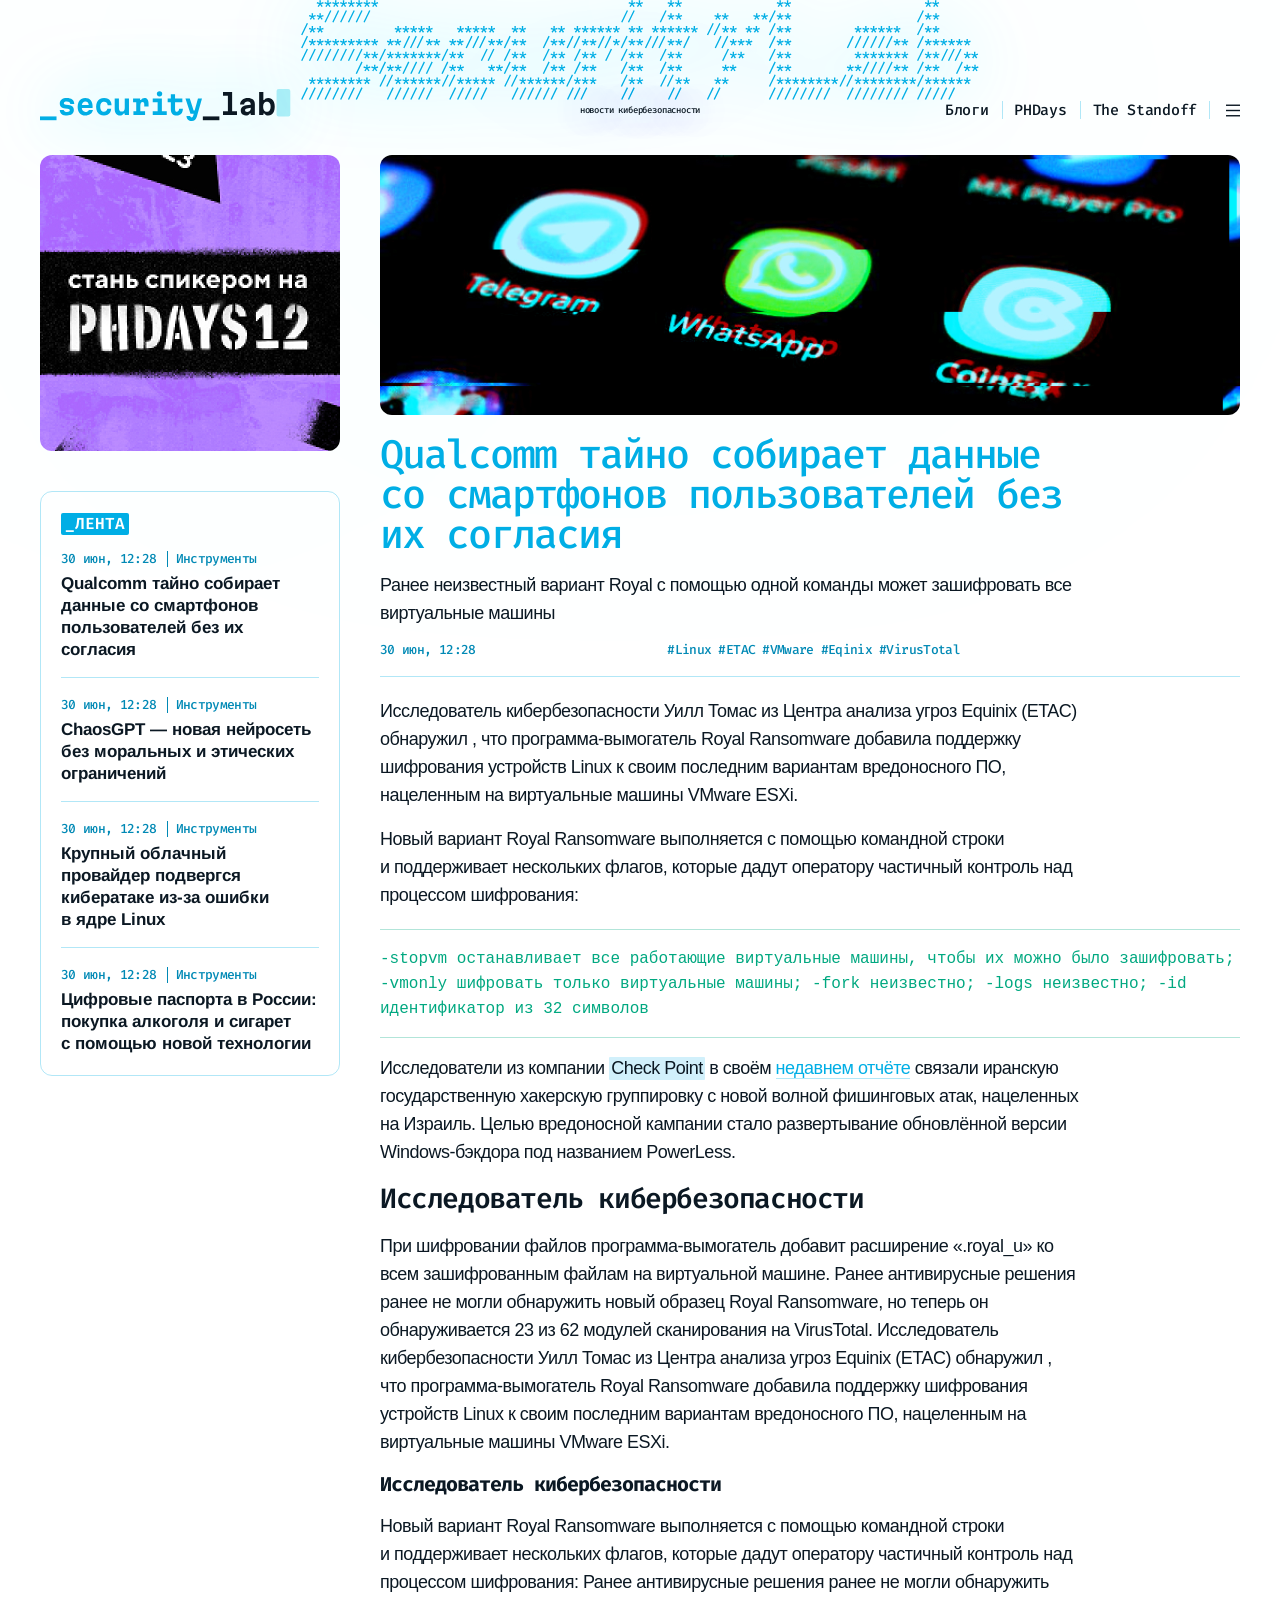
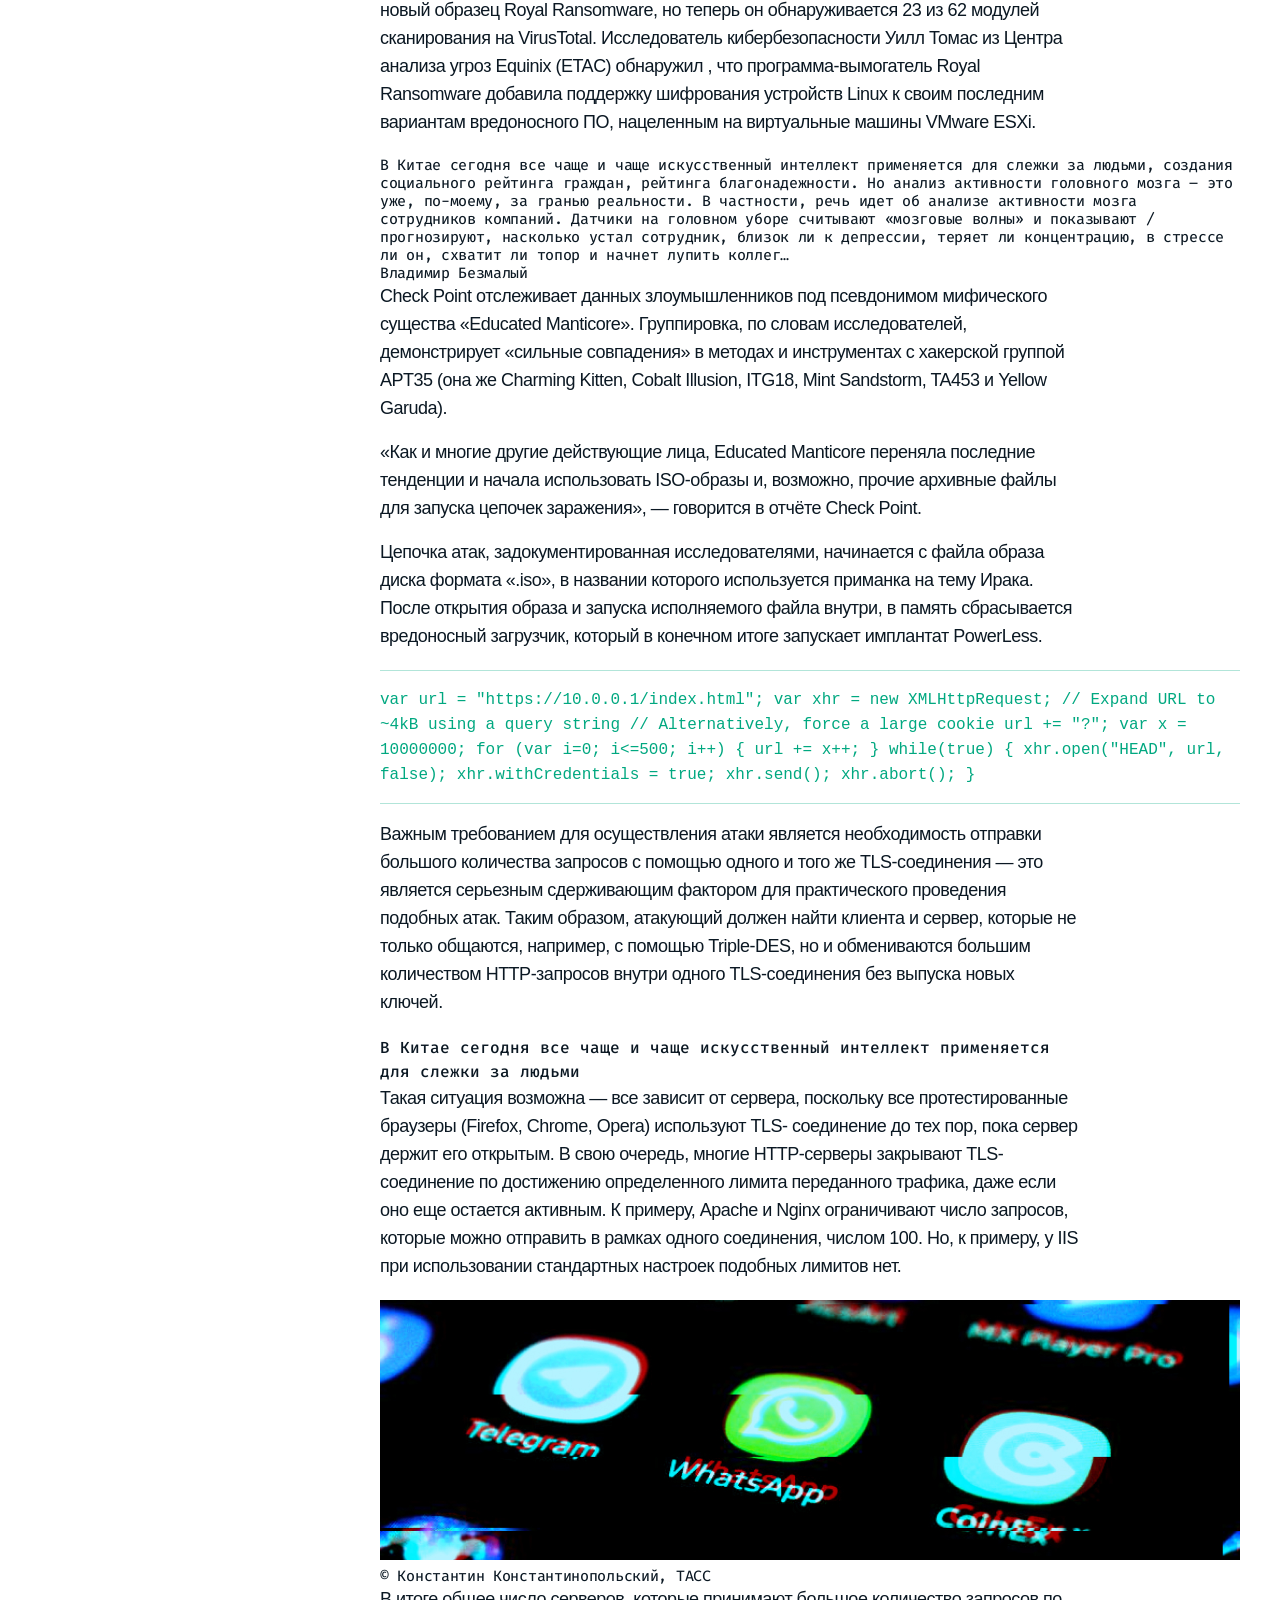
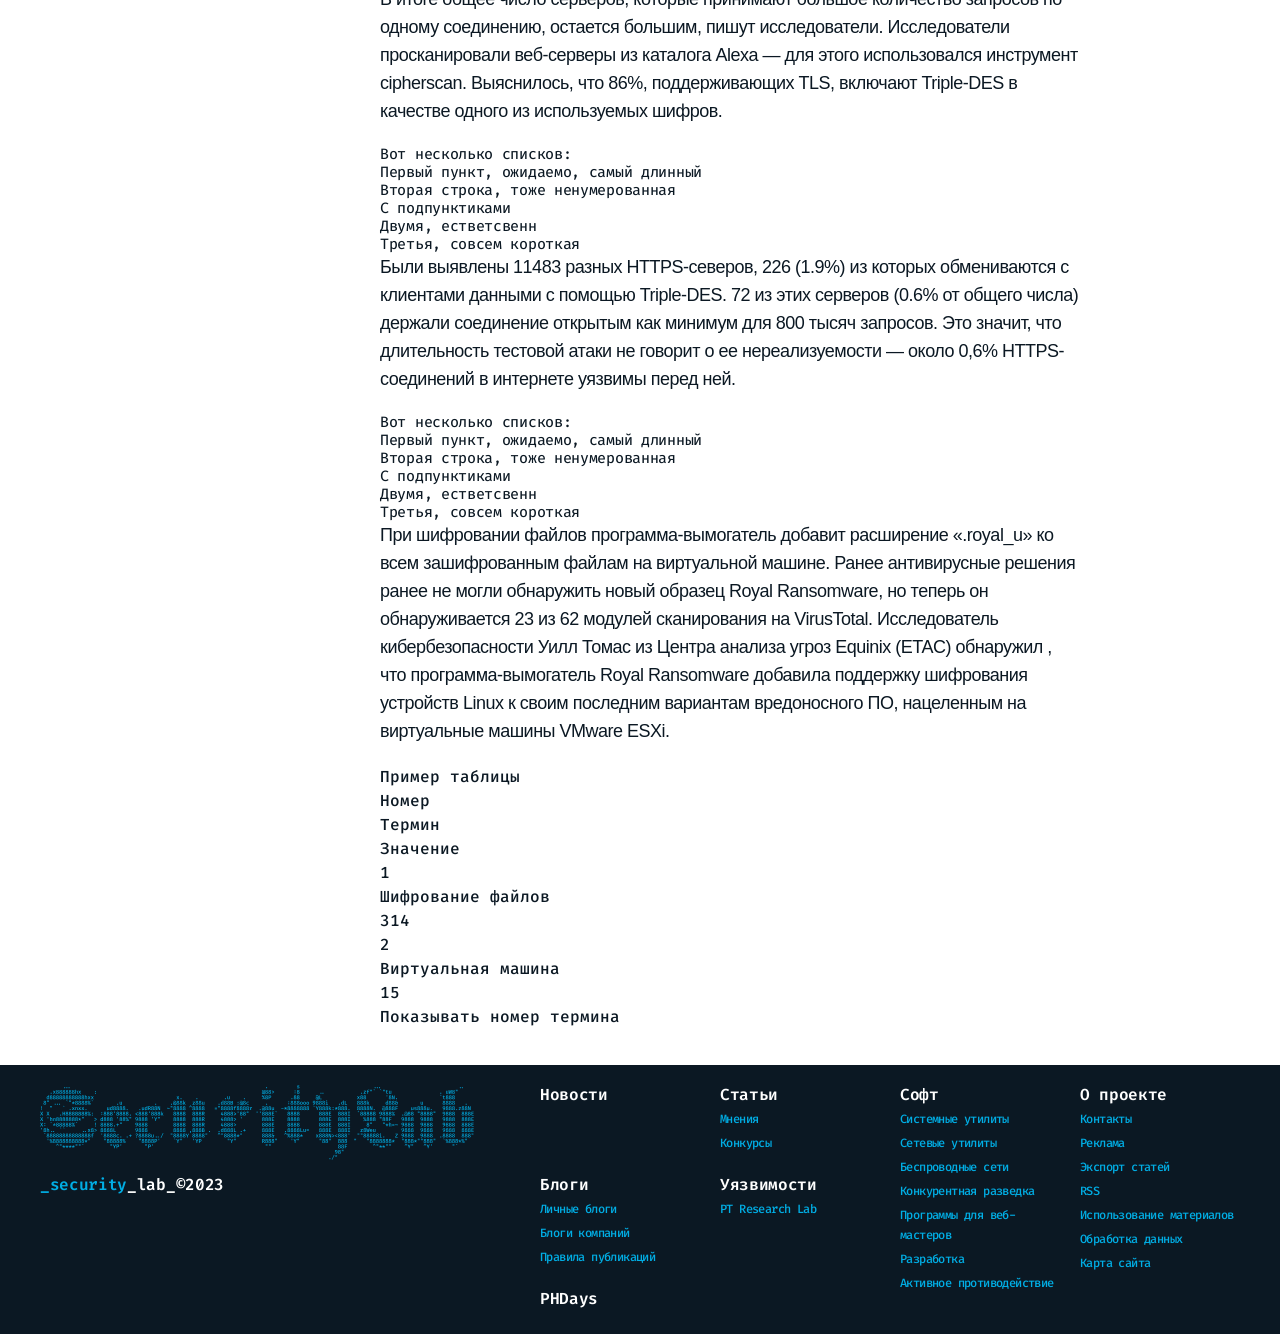
==== commit f0e2a4fa: "fonts" ====
--- a/article-image.html
+++ b/article-image.html
@@ -13,7 +13,9 @@
     <link rel="icon" href="./image/icon.svg" type="image/svg+xml">
     <link rel="apple-touch-icon" href="./image/apple-touch-icon.png">
     <link rel="manifest" href="./manifest.json">
-  <link href="./assets/css/vendors.css?v=ca186b9" rel="stylesheet"><link href="./assets/css/main.css?v=e735e71" rel="stylesheet">  <link rel="stylesheet" href="./assets/css/fonts.css"></head>
+  <link href="./assets/css/vendors.css?v=ca186b9" rel="stylesheet">
+  <link href="./assets/css/main.css?v=e735e71" rel="stylesheet"> 
+   <link rel="stylesheet" href="./assets/css/fonts.css"></head>
   <body>
     <div id="app">
 <header>
--- a/assets/css/main.css
+++ b/assets/css/main.css
@@ -1,13 +1,272 @@
+@charset "UTF-8";
+/* Slider */
+.slick-slider {
+  position: relative;
+  display: block;
+  box-sizing: border-box;
+  -webkit-user-select: none;
+  -moz-user-select: none;
+  user-select: none;
+  -webkit-touch-callout: none;
+  -khtml-user-select: none;
+  touch-action: pan-y;
+  -webkit-tap-highlight-color: transparent;
+}
+
+.slick-list {
+  position: relative;
+  display: block;
+  overflow: hidden;
+  margin: 0;
+  padding: 0;
+}
+
+.slick-list:focus {
+  outline: none;
+}
+
+.slick-list.dragging {
+  cursor: pointer;
+  cursor: hand;
+}
+
+.slick-slider .slick-track,
+.slick-slider .slick-list {
+  transform: translate3d(0, 0, 0);
+}
+
+.slick-track {
+  position: relative;
+  top: 0;
+  left: 0;
+  display: block;
+  margin-left: auto;
+  margin-right: auto;
+}
+
+.slick-track:before,
+.slick-track:after {
+  display: table;
+  content: "";
+}
+
+.slick-track:after {
+  clear: both;
+}
+
+.slick-loading .slick-track {
+  visibility: hidden;
+}
+
+.slick-slide {
+  display: none;
+  float: left;
+  height: 100%;
+  min-height: 1px;
+}
+
+[dir=rtl] .slick-slide {
+  float: right;
+}
+
+.slick-slide img {
+  display: block;
+}
+
+.slick-slide.slick-loading img {
+  display: none;
+}
+
+.slick-slide.dragging img {
+  pointer-events: none;
+}
+
+.slick-initialized .slick-slide {
+  display: block;
+}
+
+.slick-loading .slick-slide {
+  visibility: hidden;
+}
+
+.slick-vertical .slick-slide {
+  display: block;
+  height: auto;
+  border: 1px solid transparent;
+}
+
+.slick-arrow.slick-hidden {
+  display: none;
+}
+
+/* Slider */
+/* Icons */
+/* Arrows */
+.slick-prev,
+.slick-next {
+  font-size: 0;
+  line-height: 0;
+  position: absolute;
+  top: 50%;
+  display: block;
+  width: 20px;
+  height: 20px;
+  padding: 0;
+  transform: translate(0, -50%);
+  cursor: pointer;
+  color: transparent;
+  border: none;
+  outline: none;
+  background: transparent;
+}
+
+.slick-prev:hover,
+.slick-prev:focus,
+.slick-next:hover,
+.slick-next:focus {
+  color: transparent;
+  outline: none;
+}
+
+.slick-prev:hover:before,
+.slick-prev:focus:before,
+.slick-next:hover:before,
+.slick-next:focus:before {
+  opacity: 1;
+}
+
+.slick-prev.slick-disabled:before,
+.slick-next.slick-disabled:before {
+  opacity: 0.25;
+}
+
+.slick-prev:before,
+.slick-next:before {
+  font-size: 20px;
+  line-height: 1;
+  opacity: 0.75;
+  color: white;
+  -webkit-font-smoothing: antialiased;
+  -moz-osx-font-smoothing: grayscale;
+}
+
+.slick-prev {
+  left: -25px;
+}
+
+[dir=rtl] .slick-prev {
+  right: -25px;
+  left: auto;
+}
+
+.slick-prev:before {
+  content: "←";
+}
+
+[dir=rtl] .slick-prev:before {
+  content: "→";
+}
+
+.slick-next {
+  right: -25px;
+}
+
+[dir=rtl] .slick-next {
+  right: auto;
+  left: -25px;
+}
+
+.slick-next:before {
+  content: "→";
+}
+
+[dir=rtl] .slick-next:before {
+  content: "←";
+}
+
+/* Dots */
+.slick-dotted.slick-slider {
+  margin-bottom: 30px;
+}
+
+.slick-dots {
+  position: absolute;
+  bottom: -25px;
+  display: block;
+  width: 100%;
+  padding: 0;
+  margin: 0;
+  list-style: none;
+  text-align: center;
+}
+
+.slick-dots li {
+  position: relative;
+  display: inline-block;
+  width: 20px;
+  height: 20px;
+  margin: 0 5px;
+  padding: 0;
+  cursor: pointer;
+}
+
+.slick-dots li button {
+  font-size: 0;
+  line-height: 0;
+  display: block;
+  width: 20px;
+  height: 20px;
+  padding: 5px;
+  cursor: pointer;
+  color: transparent;
+  border: 0;
+  outline: none;
+  background: transparent;
+}
+
+.slick-dots li button:hover,
+.slick-dots li button:focus {
+  outline: none;
+}
+
+.slick-dots li button:hover:before,
+.slick-dots li button:focus:before {
+  opacity: 1;
+}
+
+.slick-dots li button:before {
+  font-size: 6px;
+  line-height: 20px;
+  position: absolute;
+  top: 0;
+  left: 0;
+  width: 20px;
+  height: 20px;
+  content: "•";
+  text-align: center;
+  opacity: 0.25;
+  color: black;
+  -webkit-font-smoothing: antialiased;
+  -moz-osx-font-smoothing: grayscale;
+}
+
+.slick-dots li.slick-active button:before {
+  opacity: 0.75;
+  color: black;
+}
+
 html {
   box-sizing: border-box;
   overflow-x: hidden;
   width: 100vw;
 }
+
 *,
 :after,
 :before {
   box-sizing: inherit;
 }
+
 body,
 fieldset,
 form,
@@ -23,10 +282,12 @@
   margin: 0;
   padding: 0;
 }
+
 body {
   min-height: 100vh;
   width: 100%;
 }
+
 fieldset,
 footer,
 form,
@@ -36,38 +297,47 @@
   position: relative;
   width: 100%;
 }
+
 ol,
 ul {
   list-style: none;
 }
+
 a {
   text-decoration: none;
 }
+
 a svg {
   fill: currentColor;
 }
+
 img {
   height: auto;
   max-width: 100%;
 }
+
 blockquote,
 q {
   quotes: none;
 }
+
 blockquote:after,
 blockquote:before,
 q:after,
 q:before {
   content: "";
 }
+
 fieldset,
 input,
 textarea {
   -webkit-appearance: none;
-  appearance: none;
+  -moz-appearance: none;
+       appearance: none;
   border: none;
   font: inherit;
 }
+
 fieldset:active,
 fieldset:focus,
 input:active,
@@ -76,18 +346,21 @@
 textarea:focus {
   outline: none;
 }
+
 html {
   font-size: 16px;
 }
+
 body {
   background: #fff;
   color: #0b1823;
-  font-family: Fira Code, monospace;
+  font-family: Fira Code;
   font-size: 1rem;
   font-weight: 500;
   line-height: 1.5;
   overflow: hidden;
 }
+
 #app {
   display: flex;
   flex-direction: column;
@@ -95,46 +368,58 @@
   position: relative;
   width: 100%;
 }
+
 h1 {
-  font: 500 30px/30px Fira Code, monospace;
+  font: 500 30px/30px Fira Code;
   letter-spacing: -1.5px;
 }
+
 h2 {
-  font: 500 16px/20px Fira Code, monospace;
+  font: 500 16px/20px Fira Code;
   letter-spacing: -0.48px;
 }
+
 h3 {
-  font: 700 16px/26px Fira Code, monospace;
+  font: 700 16px/26px Fira Code;
   text-transform: uppercase;
 }
+
 h4 {
   font: 700 17px/22px Arimo, sans-serif;
 }
+
 .p,
 p {
-  font: 450 15px/18px Fira Code, monospace;
+  font: 450 15px/18px Fira Code;
   letter-spacing: -0.3px;
 }
+
 b {
   font-weight: 700;
 }
+
 i {
   font-style: italic;
 }
+
 a {
   color: #00aee5;
   transition: all 0.4s ease-out;
 }
+
 a:active,
 a:focus {
   color: #0089b5;
 }
+
 a img {
   transition: all 0.4s ease-out;
 }
+
 a svg {
   transition: fill 0.4s ease-out;
 }
+
 .container {
   grid-gap: 2rem 1rem;
   display: grid;
@@ -145,21 +430,26 @@
   position: relative;
   width: 100%;
 }
+
 .container .content {
   grid-column: 1/5;
 }
+
 .form__line {
   display: flex;
 }
+
 .form__label {
   color: #0b1823;
 }
+
 .form__input,
 .form__label,
 .form__textarea {
   font: 500 13px/13px Fira Code, monospace;
   letter-spacing: -0.65px;
 }
+
 .form__input,
 .form__textarea {
   background: transparent;
@@ -168,64 +458,73 @@
   color: #00aee5;
   width: 100%;
 }
-.form__input::-webkit-input-placeholder,
-.form__textarea::-webkit-input-placeholder {
+
+.form__input::-moz-placeholder, .form__textarea::-moz-placeholder {
   color: #00aee5;
 }
+
 .form__input::placeholder,
 .form__textarea::placeholder {
   color: #00aee5;
 }
-.form__input:active::-webkit-input-placeholder,
-.form__input:focus::-webkit-input-placeholder,
-.form__textarea:active::-webkit-input-placeholder,
-.form__textarea:focus::-webkit-input-placeholder {
+
+.form__input:active::-moz-placeholder, .form__input:focus::-moz-placeholder, .form__textarea:active::-moz-placeholder, .form__textarea:focus::-moz-placeholder {
   color: rgba(0, 174, 229, 0.3);
 }
+
 .form__input:active::placeholder,
 .form__input:focus::placeholder,
 .form__textarea:active::placeholder,
 .form__textarea:focus::placeholder {
   color: rgba(0, 174, 229, 0.3);
 }
+
 .form__input:active + .form__button,
 .form__input:focus + .form__button,
 .form__textarea:active + .form__button,
 .form__textarea:focus + .form__button {
   display: block;
 }
+
 .form__input.success,
 .form__textarea.success {
   border-color: #0089b5;
 }
+
 .form__input.error,
 .form__textarea.error {
   border-color: red;
 }
+
 .form__textarea {
   min-height: 70px;
   padding: 0.5rem 0.625rem;
   resize: none;
 }
+
 .form__input {
   height: 35px;
   padding: 0 0.625rem;
 }
-.form__input[name="search"] {
+
+.form__input[name=search] {
   padding: 0 4.625rem 0 0.625rem;
 }
-.form__input[name="search"]::-webkit-search-cancel-button,
-.form__input[name="search"]::-webkit-search-decoration,
-.form__input[name="search"]::-webkit-search-results-button,
-.form__input[name="search"]::-webkit-search-results-decoration {
+
+.form__input[name=search]::-webkit-search-cancel-button,
+.form__input[name=search]::-webkit-search-decoration,
+.form__input[name=search]::-webkit-search-results-button,
+.form__input[name=search]::-webkit-search-results-decoration {
   display: none;
 }
+
 .form__button {
   display: none;
   position: absolute;
   right: 0;
   top: 0;
 }
+
 .button a {
   align-items: center;
   background: #00aee5;
@@ -241,35 +540,43 @@
   white-space: nowrap;
   width: 100%;
 }
+
 .button a:active,
 .button a:focus {
   background: rgba(0, 174, 229, 0.7);
   color: hsla(0, 0%, 100%, 0.7);
 }
+
 .button--search a {
   border-radius: 2px;
 }
+
 .button--disabled a {
   background: rgba(0, 174, 229, 0.4);
   color: hsla(0, 0%, 100%, 0.4);
 }
+
 header {
   z-index: 3000;
 }
+
 header .container {
   height: 97px;
 }
+
 header .container .header {
   display: flex;
   flex-direction: column;
   justify-content: space-between;
 }
+
 header .container .header-ascii {
   display: flex;
   margin: 0 -0.5rem;
   position: relative;
   width: calc(100% + 1rem);
 }
+
 header .container .header-ascii__art {
   align-items: center;
   display: flex;
@@ -282,45 +589,48 @@
   width: 100%;
   z-index: -1;
 }
+
 header .container .header-ascii__art img {
-  -webkit-filter: drop-shadow(0 0 34px rgba(0, 225, 255, 0.5))
-    drop-shadow(0 24px 220px #00e1ff);
-  filter: drop-shadow(0 0 34px rgba(0, 225, 255, 0.5))
-    drop-shadow(0 24px 220px #00e1ff);
+  filter: drop-shadow(0 0 34px rgba(0, 225, 255, 0.5)) drop-shadow(0 24px 220px #00e1ff);
   flex: none;
   width: 100%;
 }
+
 header .container .header-ascii__art img.logo-5 {
   height: 66px;
 }
+
 header .container .header-ascii__lead {
   display: none;
 }
+
 header .container .header__block {
   align-items: center;
   display: flex;
   justify-content: space-between;
 }
+
 header .container .header-logo a {
   display: flex;
 }
+
 header .container .header-logo a svg {
-  -webkit-filter: drop-shadow(0 0 34px rgba(0, 225, 255, 0.5))
-    drop-shadow(0 24px 220px #00e1ff);
-  filter: drop-shadow(0 0 34px rgba(0, 225, 255, 0.5))
-    drop-shadow(0 24px 220px #00e1ff);
+  filter: drop-shadow(0 0 34px rgba(0, 225, 255, 0.5)) drop-shadow(0 24px 220px #00e1ff);
   flex: none;
   height: 28px;
   width: 220px;
 }
+
 header .container .header-menu {
   display: none;
 }
+
 header .container .header-menu-bar {
   align-items: center;
   display: flex;
   position: relative;
 }
+
 header .container .header-menu-bar:before {
   background: rgba(0, 174, 229, 0.3);
   content: "";
@@ -331,95 +641,120 @@
   top: -2.5px;
   width: 1px;
 }
+
 header .container .header-menu-bar a {
   display: flex;
 }
+
 header .container .header-menu-bar a:active svg,
 header .container .header-menu-bar a:focus svg {
   fill: #0089b5;
 }
+
 header .container .header-menu-bar a svg {
   fill: #0b1823;
   flex: none;
   height: 13px;
   width: 14px;
 }
+
 main {
   flex-grow: 1;
   z-index: 2000;
 }
+
 footer {
   background: #0b1823;
   z-index: 1000;
 }
+
 footer .container {
   padding: 1.25rem 1.25rem 2rem;
 }
+
 footer .container .footer__main {
   margin-bottom: 1.375rem;
 }
+
 footer .container .footer-ascii {
   display: none;
 }
+
 footer .container .footer-copyright {
   color: #01aee5;
   font-weight: 600;
   letter-spacing: -0.32px;
   line-height: 20px;
 }
+
 footer .container .footer-copyright span {
   color: #fff;
 }
+
 footer .container .footer__group {
   display: flex;
 }
+
 footer .container .footer__group:not(:last-child) {
   margin-bottom: 1.375rem;
 }
+
 footer .container .footer__group:first-child {
   flex-direction: column;
   flex-wrap: wrap;
   height: 154px;
 }
+
 footer .container .footer__group:nth-child(2) .footer-menu:nth-child(2n) {
   margin: 0 0 0 1.25rem;
 }
-footer .container .footer__group:nth-child(2) .footer-menu:nth-child(n + 3) {
+
+footer .container .footer__group:nth-child(2) .footer-menu:nth-child(n+3) {
   margin: 1.375rem 0 0;
 }
+
 footer .container .footer-menu {
   width: calc(50% - 0.625rem);
 }
+
 footer .container .footer-menu:nth-child(2n) {
   margin-top: 1.375rem;
 }
-footer .container .footer-menu:nth-child(n + 3) {
+
+footer .container .footer-menu:nth-child(n+3) {
   margin-left: 1.25rem;
 }
+
 footer .container .footer-menu__title {
   display: flex;
 }
+
 footer .container .footer-menu__title a {
   color: #fff;
   font-weight: 600;
   letter-spacing: -0.32px;
   line-height: 20px;
 }
+
 footer .container .footer-menu__list {
   margin-top: 0.25rem;
 }
+
 footer .container .footer-menu__item {
   display: flex;
 }
+
 footer .container .footer-menu__item:not(:first-child) {
   margin-top: 0.25rem;
 }
+
 footer .container .footer-menu__item a {
   color: #01aee5;
   font-size: 12px;
   letter-spacing: -0.6px;
   line-height: 20px;
 }
+
 .menu {
   -webkit-overflow-scrolling: touch;
   bottom: 0;
@@ -434,20 +769,23 @@
   width: 100vw;
   z-index: 5000;
 }
+
 .menu.open {
   opacity: 1;
   visibility: visible;
 }
+
 .menu > * {
-  -webkit-transform: translateZ(0);
   transform: translateZ(0);
 }
+
 .menu-overlay {
   left: 0;
   min-height: 100vh;
   overflow-x: hidden;
   width: 100%;
 }
+
 .menu-overlay,
 .menu__container {
   bottom: 0;
@@ -456,23 +794,22 @@
   right: 0;
   top: 0;
 }
+
 .menu__container {
   background: #0b1823;
   box-shadow: 0 0 34px rgba(0, 225, 255, 0.5), 0 24px 220px #00e1ff;
   display: flex;
   flex-direction: column;
   padding: 3.25rem 1.25rem 3rem;
-  -webkit-transform: translateX(100%);
   transform: translateX(100%);
-  transition: -webkit-transform 0.4s ease-in-out;
   transition: transform 0.4s ease-in-out;
-  transition: transform 0.4s ease-in-out, -webkit-transform 0.4s ease-in-out;
   width: 280px;
 }
+
 .menu__container.open {
-  -webkit-transform: translateX(0);
   transform: translateX(0);
 }
+
 .menu__head {
   align-items: center;
   display: flex;
@@ -484,31 +821,38 @@
   width: calc(100% - 40px);
   z-index: 5100;
 }
+
 .menu__link--back {
   display: none;
 }
+
 .menu__link--back.open {
   display: block;
 }
+
 .menu__link a {
   display: flex;
 }
+
 .menu__link a svg {
   fill: #00aee5;
   flex: none;
   height: 12px;
   width: 12px;
 }
+
 .menu__main {
   display: flex;
   flex-direction: column;
   flex-grow: 1;
 }
+
 .menu-navigation {
   flex-grow: 1;
   margin: 0 -1.25rem;
   overflow: auto;
 }
+
 .menu-navigation__list {
   display: flex;
   flex-direction: column;
@@ -516,12 +860,15 @@
   position: relative;
   align-items: center;
 }
+
 .menu-navigation__submenu .menu-navigation__item:nth-child(3) > a {
   height: 39px;
 }
+
 .menu-navigation__submenu .menu-navigation__item:nth-child(3) {
   height: 65px;
 }
+
 .menu-navigation__submenu .menu-navigation__item:nth-child(3) > a::before {
   bottom: -16px;
 }
@@ -539,6 +886,7 @@
   background-size: contain;
   background-position: center center;
 }
+
 .menu-navigation__item {
   display: flex;
   align-items: center;
@@ -563,6 +911,7 @@
   width: 225px;
   overflow: visible;
 }
+
 .menu-navigation__item > a::before {
   content: "";
   position: absolute;
@@ -575,15 +924,18 @@
   background-size: contain;
   background-position: center center;
 }
+
 .menu-navigation__item:nth-child(7) > a {
   background-color: #ffffff !important;
 }
+
 .menu-navigation__item > a svg {
   fill: none;
   flex: none;
   height: 12px;
   width: 7px;
 }
+
 .menu-navigation__links,
 .menu-navigation__submenu {
   background: #0b1823;
@@ -594,20 +946,25 @@
   top: 0;
   width: 280px;
 }
+
 .menu-navigation__links.open,
 .menu-navigation__submenu.open {
   display: block;
 }
+
 .menu-navigation__link {
   background: #0a2736;
   padding: 0 1.25rem 1rem;
 }
+
 .menu-navigation__link:first-child {
   padding-top: 1.25rem;
 }
+
 .menu-navigation__link:last-child {
   padding-bottom: 1.5rem;
 }
+
 .menu-navigation__link a {
   display: flex;
   font-size: 14px;
@@ -616,6 +973,7 @@
   margin-left: 0.9375rem;
   position: relative;
 }
+
 .menu-navigation__link a:before {
   background: url(/image/icon/tilda.svg) 50% no-repeat;
   content: "";
@@ -626,58 +984,73 @@
   top: 6.5px;
   width: 8px;
 }
+
 .menu-info {
   display: flex;
   flex-direction: column;
   margin: 1rem 0;
 }
+
 .menu-info.hidden {
   display: none;
 }
+
 .menu-info__item:not(:last-child) {
   margin-bottom: 0.25rem;
 }
+
 .menu-info__item a {
   font-size: 12px;
   letter-spacing: -0.6px;
   line-height: 20px;
 }
+
 .menu-social {
   align-items: center;
   display: flex;
 }
+
 .menu-social.hidden {
   display: none;
 }
+
 .menu-social__item:not(:last-child) {
   margin-right: 1rem;
 }
+
 .menu-social__item a {
   display: flex;
 }
+
 .menu-social__item a svg {
   fill: #00aee5;
   flex: none;
   height: 32px;
   width: 32px;
 }
+
 .menu-search {
   margin-top: 1rem;
 }
+
 .animation-decode--blue .animation-char:before {
   background: #01b0e6;
 }
+
 .animation-decode--blue .animation-char.state-3 {
   color: #01b0e6;
 }
+
 .animation-word {
   white-space: nowrap;
 }
+
 .animation-char {
   color: transparent;
   display: inline-block;
   position: relative;
 }
+
 .animation-char:before {
   background: #fff;
   content: "";
@@ -686,52 +1059,64 @@
   left: 50%;
   position: absolute;
   top: 50%;
-  -webkit-transform: translate(-50%, -50%);
   transform: translate(-50%, -50%);
   width: 0;
 }
+
 .animation-char.state-1:before {
   width: 1px;
 }
+
 .animation-char.state-2:before {
   width: 1ch;
 }
+
 .animation-char.state-3 {
   color: #fff;
 }
+
 .animation-char.state-3:before {
   width: 0;
 }
+
 .space {
   display: inline-block;
   width: 1ch;
 }
+
 #main .container {
   padding-bottom: 1.5rem;
   padding-top: 0.75rem;
 }
+
 #main .container .main-list {
   display: flex;
   flex-direction: column;
 }
+
 #main .container .main-list__card {
   border-bottom: 1px solid rgba(0, 174, 229, 0.3);
   display: flex;
   flex-direction: column-reverse;
   padding-bottom: 1rem;
 }
+
 #main .container .main-list__card:not(:last-child) {
   margin-bottom: 1rem;
 }
+
 #main .container .main-list__card:first-child {
   flex-direction: column;
 }
+
 #main .container .main-list__card:first-child .main-list__head {
   min-height: 290px;
 }
+
 #main .container .main-list__card:first-child .main-list__title {
   margin-top: 0.3125rem;
 }
+
 #main .container .main-list__card:first-child .main-list__title a h1 {
   background: #00aee5;
   background-clip: padding-box;
@@ -743,54 +1128,66 @@
   padding: 0 0.25rem;
   transition: all 0.4s ease-out;
 }
+
 #main .container .main-list__card:first-child .main-list__title a h1 span {
   position: relative;
 }
+
 #main .container .main-list__card:first-child .main-list__details {
   margin: 0.625rem 0 0;
 }
+
 #main .container .main-list__head {
   position: relative;
   z-index: 2100;
 }
+
 #main .container .main-list__title a {
   color: #0b1823;
 }
+
 #main .container .main-list__image {
   bottom: 0;
   position: absolute;
   right: 0;
   z-index: -1;
 }
+
 #main .container .main-list__image a {
   border-radius: 4px;
   display: flex;
   overflow: hidden;
 }
+
 #main .container .main-list__image a img {
   flex: none;
   height: 260px;
   width: 260px;
 }
+
 #main .container .main-list__details {
   align-items: center;
   display: flex;
   justify-content: space-between;
   margin-bottom: 0.3125rem;
 }
+
 #main .container .main-list__date {
   color: #00aee5;
   font-size: 13px;
   letter-spacing: -0.65px;
   line-height: 13px;
 }
+
 #main .container .main-list-tags {
   display: flex;
 }
+
 #main .container .main-list-tags__link:not(:last-child),
 #main .container .main-list-tags__tag:not(:last-child) {
   margin-right: 0.4375rem;
 }
+
 #main .container .main-list-tags__link a,
 #main .container .main-list-tags__tag a {
   color: #00aee5;
@@ -798,20 +1195,25 @@
   letter-spacing: -0.65px;
   line-height: 13px;
 }
+
 #main-news .container {
   padding-bottom: 2.25rem;
   padding-top: 0.75rem;
 }
+
 #main-news .container .main-news {
   display: flex;
   flex-direction: column;
 }
+
 #main-news .container .main-news__sidebar {
   margin-bottom: 2.25rem;
 }
+
 #main-news .container .main-news__banner {
   display: none;
 }
+
 #main-news .container .main-news-top {
   border: 1px solid rgba(0, 174, 229, 0.3);
   border-radius: 12px;
@@ -819,9 +1221,11 @@
   overflow: hidden;
   padding: 0.625rem 0.625rem 1.25rem;
 }
+
 #main-news .container .main-news-top__title {
   margin-bottom: 0.5rem;
 }
+
 #main-news .container .main-news-top__title h2 {
   background: #00aee5;
   background-clip: padding-box;
@@ -836,77 +1240,96 @@
   padding: 0 0.25rem;
   text-transform: uppercase;
 }
+
 #main-news .container .main-news-top__title h2 span {
   position: relative;
 }
+
 #main-news .container .main-news-top-list {
   display: flex;
 }
+
 #main-news .container .main-news-top-list__item {
   position: relative;
   width: 280px;
 }
+
 #main-news .container .main-news-top-list__count {
   position: absolute;
   right: 0;
   top: 0;
   z-index: -1;
 }
+
 #main-news .container .main-news-top-list__count-1 img {
   height: 75px;
   width: 45px;
 }
+
 #main-news .container .main-news-top-list__count-2 img {
   height: 75px;
   width: 57px;
 }
+
 #main-news .container .main-news-top-list__count-3 img {
   height: 77px;
   width: 57px;
 }
+
 #main-news .container .main-news-top-list__count-4 img {
   height: 75px;
   width: 61px;
 }
+
 #main-news .container .main-news-top-list__count-5 img {
   height: 76px;
   width: 60px;
 }
+
 #main-news .container .main-news-top-list__count-6 img {
   height: 75px;
   width: 57px;
 }
+
 #main-news .container .main-news-top-list__count-7 img {
   height: 77px;
   width: 53px;
 }
+
 #main-news .container .main-news-top-list__count-8 img {
   height: 73px;
   width: 61px;
 }
+
 #main-news .container .main-news-top-list__head {
   display: flex;
   margin-bottom: 0.5rem;
 }
+
 #main-news .container .main-news-top-list__date {
   color: #0089b5;
   font-size: 13px;
   letter-spacing: -0.65px;
   line-height: 13px;
 }
+
 #main-news .container .main-news-top-list__rubric {
   display: none;
 }
+
 #main-news .container .main-news-top-list__title a {
   color: #0b1823;
   display: flex;
 }
+
 #main-news .container .main-news-top-list__image {
   display: none;
 }
+
 #main-news .container .main-news__title {
   margin-bottom: 0.75rem;
 }
+
 #main-news .container .main-news__title h2 {
   background: #00aee5;
   background-clip: padding-box;
@@ -922,38 +1345,47 @@
   padding: 0 0.3125rem;
   text-transform: uppercase;
 }
+
 #main-news .container .main-news__title h2 span {
   position: relative;
 }
+
 #main-news .container .main-news__link {
   display: none;
 }
+
 #main-news .container .main-news-list {
   display: flex;
   flex-direction: column;
 }
+
 #main-news .container .main-news-list__item {
   border-bottom: 1px solid rgba(0, 174, 229, 0.3);
   padding-bottom: 1rem;
 }
+
 #main-news .container .main-news-list__item:not(:last-child) {
   margin-bottom: 0.75rem;
 }
+
 #main-news .container .main-news-list__head {
   align-items: center;
   display: flex;
   margin-bottom: 0.5rem;
 }
+
 #main-news .container .main-news-list__date {
   color: #0089b5;
   font-size: 13px;
   letter-spacing: -0.65px;
   line-height: 13px;
 }
+
 #main-news .container .main-news-list__rubric {
   margin-left: 1.1875rem;
   position: relative;
 }
+
 #main-news .container .main-news-list__rubric:before {
   background: #0089b5;
   content: "";
@@ -964,6 +1396,7 @@
   top: -1.5px;
   width: 1px;
 }
+
 #main-news .container .main-news-list__rubric a {
   color: #0089b5;
   display: flex;
@@ -971,30 +1404,37 @@
   letter-spacing: -0.65px;
   line-height: 13px;
 }
+
 #main-news .container .main-news-list__details {
   display: flex;
   flex-direction: column;
 }
+
 #main-news .container .main-news-list__title a {
   color: #0b1823;
   display: flex;
 }
+
 #main-news .container .main-news-list__preview {
   display: none;
 }
+
 #main-news .container .main-news__button {
   margin-top: 0.75rem;
 }
+
 #main-blogs .container {
   padding-bottom: 2.25rem;
   padding-top: 3.75rem;
 }
+
 #main-blogs .container .main-blogs {
   border: 1px solid #00aee5;
   border-radius: 12px;
   margin: 0 -0.625rem;
   padding: 2.8125rem 1rem 1rem;
 }
+
 #main-blogs .container .main-blogs:before {
   background: #fff;
   content: "";
@@ -1006,6 +1446,7 @@
   top: 59px;
   width: calc(100% - 80px);
 }
+
 #main-blogs .container .main-blogs__image {
   display: flex;
   justify-content: center;
@@ -1015,18 +1456,18 @@
   top: 0;
   width: calc(100% - 88px);
 }
+
 #main-blogs .container .main-blogs__image img {
-  -webkit-filter: drop-shadow(0 0 34px rgba(0, 225, 255, 0.5))
-    drop-shadow(0 24px 220px #00e1ff);
-  filter: drop-shadow(0 0 34px rgba(0, 225, 255, 0.5))
-    drop-shadow(0 24px 220px #00e1ff);
+  filter: drop-shadow(0 0 34px rgba(0, 225, 255, 0.5)) drop-shadow(0 24px 220px #00e1ff);
   flex: none;
   height: 112px;
   width: 100%;
 }
+
 #main-blogs .container .main-blogs__title {
   margin-bottom: 0.4375rem;
 }
+
 #main-blogs .container .main-blogs__title h2 {
   background: #00aee5;
   background-clip: padding-box;
@@ -1041,65 +1482,81 @@
   padding: 0 0.25rem;
   text-transform: uppercase;
 }
+
 #main-blogs .container .main-blogs__title h2 span {
   position: relative;
 }
+
 #main-blogs .container .main-blogs-list {
   display: flex;
   flex-direction: column;
 }
+
 #main-blogs .container .main-blogs-list__item {
   border-top: 1px solid rgba(0, 174, 229, 0.3);
   display: flex;
   flex-direction: column;
   padding-top: 0.75rem;
 }
+
 #main-blogs .container .main-blogs-list__item:not(:first-child) {
   margin-top: 0.625rem;
 }
+
 #main-blogs .container .main-blogs-list__head {
   align-items: center;
   display: flex;
   justify-content: space-between;
 }
+
 #main-blogs .container .main-blogs-list__group {
   display: flex;
   flex-direction: column;
 }
+
 #main-blogs .container .main-blogs-list__name {
   display: flex;
 }
+
 #main-blogs .container .main-blogs-list__name a {
   color: #0b1823;
 }
+
 #main-blogs .container .main-blogs-list__desc {
   display: none;
 }
+
 #main-blogs .container .main-blogs-list__image {
   flex: none;
   margin-left: 1rem;
 }
+
 #main-blogs .container .main-blogs-list__image a {
   border-radius: 16px;
   display: flex;
   overflow: hidden;
 }
+
 #main-blogs .container .main-blogs-list__image a img {
   flex: none;
   height: 52px;
   width: 52px;
 }
+
 #main-blogs .container .main-blogs-list__details {
   display: flex;
   flex-direction: column;
   margin-top: 1.25rem;
 }
+
 #main-blogs .container .main-blogs-list__title {
   display: flex;
 }
+
 #main-blogs .container .main-blogs-list__title a {
   color: #0b1823;
 }
+
 #main-blogs .container .main-blogs-list__date {
   color: #00aee5;
   font-size: 13px;
@@ -1107,27 +1564,34 @@
   line-height: 13px;
   margin-top: 0.625rem;
 }
+
 #main-blogs .container .main-blogs-list__link {
   display: none;
 }
+
 #glossary .container {
   padding-bottom: 1.5rem;
   padding-top: 0.75rem;
 }
+
 #article .container {
   padding-bottom: 2.25rem;
   padding-top: 0.75rem;
 }
+
 #article .container .article {
   display: flex;
   flex-direction: column-reverse;
 }
+
 #article .container .article__sidebar {
   margin-top: 2.25rem;
 }
+
 #article .container .article__banner {
   display: none;
 }
+
 #article .container .article-feed {
   border: 1px solid rgba(0, 174, 229, 0.3);
   border-radius: 12px;
@@ -1135,9 +1599,11 @@
   overflow: hidden;
   padding: 0.625rem 0.625rem 1.25rem;
 }
+
 #article .container .article-feed__title {
   margin-bottom: 0.5rem;
 }
+
 #article .container .article-feed__title h2 {
   background: #00aee5;
   background-clip: padding-box;
@@ -1152,29 +1618,36 @@
   padding: 0 0.25rem;
   text-transform: uppercase;
 }
+
 #article .container .article-feed__title h2 span {
   position: relative;
 }
+
 #article .container .article-feed-list {
   display: flex;
 }
+
 #article .container .article-feed-list__item {
   width: 280px;
 }
+
 #article .container .article-feed-list__head {
   display: flex;
   margin-bottom: 0.5rem;
 }
+
 #article .container .article-feed-list__date {
   color: #0089b5;
   font-size: 13px;
   letter-spacing: -0.65px;
   line-height: 13px;
 }
+
 #article .container .article-feed-list__rubric {
   margin-left: 1.1875rem;
   position: relative;
 }
+
 #article .container .article-feed-list__rubric:before {
   background: #0089b5;
   content: "";
@@ -1185,6 +1658,7 @@
   top: -1.5px;
   width: 1px;
 }
+
 #article .container .article-feed-list__rubric a {
   color: #0089b5;
   display: flex;
@@ -1192,13 +1666,16 @@
   letter-spacing: -0.65px;
   line-height: 13px;
 }
+
 #article .container .article-feed-list__title a {
   color: #0b1823;
   display: flex;
 }
+
 #article .container .article-feed-list__image {
   display: none;
 }
+
 #article .container .article__head--small-image .article__image {
   bottom: 0;
   margin: 0;
@@ -1206,13 +1683,16 @@
   right: 0;
   z-index: -1;
 }
+
 #article .container .article__head--small-image .article__image img {
   height: 260px;
   width: 260px;
 }
+
 #article .container .article__head--small-image .article__title {
   margin-top: 0.3125rem;
 }
+
 #article .container .article__head--small-image .article__title h1 {
   background: #fff;
   background-clip: padding-box;
@@ -1222,62 +1702,76 @@
   display: inline;
   padding-right: 0.25rem;
 }
+
 #article .container .article__main {
   display: flex;
   flex-direction: column;
 }
+
 #article .container .article__group {
   margin-bottom: 1.5rem;
   min-height: 290px;
   position: relative;
   z-index: 2100;
 }
+
 #article .container .article__image {
   display: flex;
   margin: -0.8125rem -1rem 1rem;
   overflow: hidden;
 }
+
 #article .container .article__image picture {
   display: flex;
   width: 100%;
 }
+
 #article .container .article__image img {
   flex: none;
   width: 100%;
 }
+
 #article .container .article__title {
   margin-bottom: 1.375rem;
 }
+
 #article .container .article__title h1 {
   color: #01b0e6;
   display: inline-block;
 }
+
 #article .container .article__title h1 span {
   position: relative;
 }
+
 #article .container .article__preview p {
   font: 500 18px/28px Inter, sans-serif;
   letter-spacing: -0.5px;
 }
+
 #article .container .article__details {
   align-items: center;
   display: flex;
   justify-content: space-between;
   margin-top: 0.625rem;
 }
+
 #article .container .article__date {
   color: #0089b5;
   font-size: 13px;
   letter-spacing: -0.65px;
   line-height: 13px;
 }
+
 #article .container .article-tags {
   display: flex;
 }
+
 #article .container .article-tags__link:not(:last-child),
 #article .container .article-tags__tag:not(:last-child) {
   margin-right: 0.4375rem;
 }
+
 #article .container .article-tags__link a,
 #article .container .article-tags__tag a {
   color: #0089b5;
@@ -1285,46 +1779,56 @@
   letter-spacing: -0.65px;
   line-height: 13px;
 }
+
 #article .container .article-tags__tag {
   display: none;
 }
+
 #article .container .article__body {
   border-top: 1px solid rgba(0, 174, 229, 0.3);
   margin-top: 1rem;
   padding-top: 1rem;
 }
+
 #article .container .article__subtitle {
   margin-bottom: 1rem;
 }
+
 #article .container .article__subtitle h2 {
   font-size: 28px;
   font-weight: 600;
   letter-spacing: -1.4px;
   line-height: 28px;
 }
+
 #article .container .article__subtitle h3 {
   font-size: 20px;
   letter-spacing: -1px;
   line-height: 20px;
   text-transform: none;
 }
+
 #article .container .article__text:not(:last-child) {
   margin-bottom: 1rem;
 }
+
 #article .container .article__text .p,
 #article .container .article__text p {
   display: block;
   font: 500 18px/28px Inter, sans-serif;
   letter-spacing: -0.5px;
 }
+
 #article .container .article__text .p:not(:last-child),
 #article .container .article__text p:not(:last-child) {
   margin-bottom: 1rem;
 }
+
 #article .container .article__text .p a,
 #article .container .article__text p a {
   border-bottom: 1px solid rgba(0, 174, 229, 0.3);
 }
+
 #article .container .article__text .wiki {
   border: none;
   cursor: pointer;
@@ -1333,51 +1837,57 @@
 }
 
 #article .container .article__text .wiki:hover > .wiki-tooltip {
-    display: block;
-
+  display: block;
 }
 
 #article .container .article__text .wiki-tooltip {
   display: none;
   left: 0;
+  width: -moz-fit-content;
   width: fit-content;
   position: absolute;
   border-radius: 3px;
   padding: 12px 22px 12px 12px;
-background: #FFF;
-box-shadow: 0px 0px 34px 0px rgba(0, 225, 255, 0.20), 0px 24px 220px 0px rgba(0, 225, 255, 0.20);
+  background: #FFF;
+  box-shadow: 0px 0px 34px 0px rgba(0, 225, 255, 0.2), 0px 24px 220px 0px rgba(0, 225, 255, 0.2);
 }
 
 #article .container .article__text .wiki-tooltip .wiki-tooltip__text {
-    color: #0B1823;
-    font-family: "Fira Code";
-    font-size: 15px;
-    font-style: normal;
-    font-weight: 450;
-    line-height: 18px; /* 120% */
-    letter-spacing: -0.3px;
-    width: 360px;
-}
-
-#article .container .article__text .wiki-tooltip .wiki-tooltip__text+.wiki-tooltip__text {
-    margin-top: 12px;
-}
+  color: #0B1823;
+  font-family: "Fira Code";
+  font-size: 15px;
+  font-style: normal;
+  font-weight: 450;
+  line-height: 18px;
+  /* 120% */
+  letter-spacing: -0.3px;
+  width: 360px;
+}
+
+#article .container .article__text .wiki-tooltip .wiki-tooltip__text + .wiki-tooltip__text {
+  margin-top: 12px;
+}
+
 #article .container .article__text .wiki-tooltip .wiki-tooltip__button {
-    margin-top: 12px;
-    width: fit-content;
-}
+  margin-top: 12px;
+  width: -moz-fit-content;
+  width: fit-content;
+}
+
 #article .container .article__text .wiki-tooltip .wiki-tooltip__button > .button > a {
-    color: #00AEE5 !important;
-    text-align: center !important;
-    font-family: Fira Code !important;
-    font-size: 15px !important;
-    font-style: normal;
-    font-weight: 700;
-    line-height: 13px !important; /* 86.667% */
-    letter-spacing: -0.75px !important;
-    background: rgba(0, 174, 229, 0.30);
-    border-bottom: none;
-}
+  color: #00AEE5 !important;
+  text-align: center !important;
+  font-family: Fira Code !important;
+  font-size: 15px !important;
+  font-style: normal;
+  font-weight: 700;
+  line-height: 13px !important;
+  /* 86.667% */
+  letter-spacing: -0.75px !important;
+  background: rgba(0, 174, 229, 0.3);
+  border-bottom: none;
+}
+
 #article .container .article__text .wiki span {
   background: rgba(0, 174, 229, 0.18);
   background-clip: padding-box;
@@ -1396,18 +1906,21 @@
   color: #00a880;
   font-family: "Fira Code";
   font-weight: 300;
-  border-top: rgba(0, 168, 128, 0.30) solid 1px;
-  border-bottom: rgba(0, 168, 128, 0.30) solid 1px;
+  border-top: rgba(0, 168, 128, 0.3) solid 1px;
+  border-bottom: rgba(0, 168, 128, 0.3) solid 1px;
   padding: 16px 0;
   margin-bottom: 1rem;
 }
+
 #article .container .article__code > code {
-    max-width: 568px;
-}
+  max-width: 568px;
+}
+
 #blogs .container {
   padding-bottom: 1.5rem;
   padding-top: 0.75rem;
 }
+
 @media screen and (min-width: 768px) {
   .container {
     grid-gap: 2rem 1.25rem;
@@ -1546,7 +2059,7 @@
   #main .container .main-list__card:not(:first-child) {
     margin-top: 1.25rem;
   }
-  #main .container .main-list__card:nth-child(n + 3) {
+  #main .container .main-list__card:nth-child(n+3) {
     border-left: 1px solid rgba(0, 174, 229, 0.3);
     margin-left: 1.25rem;
     padding-left: 1.25rem;
@@ -1632,7 +2145,6 @@
     width: auto;
   }
   #main-blogs .container .main-blogs__image img {
-    -webkit-filter: none;
     filter: none;
     height: 200px;
     width: 518px;
@@ -1662,7 +2174,7 @@
   #main-blogs .container .main-blogs-list__item:nth-child(odd) {
     margin-right: 1.25rem;
   }
-  #main-blogs .container .main-blogs-list__item:nth-child(n + 3) {
+  #main-blogs .container .main-blogs-list__item:nth-child(n+3) {
     margin-top: 1.25rem;
   }
   #main-blogs .container .main-blogs-list__desc {
@@ -1719,11 +2231,9 @@
     border-radius: 12px;
     margin: 0 0 1.25rem;
   }
-
   #article .container .article__image picture {
     width: 100%;
   }
-
   #article .container .article__title {
     margin-bottom: 1rem;
   }
@@ -1903,7 +2413,6 @@
     color: #0089b5;
   }
   #main .container .main-list__image a:hover img {
-    -webkit-filter: brightness(85%);
     filter: brightness(85%);
   }
   #main .container .main-list-tags__link a,
@@ -1962,7 +2471,6 @@
     display: flex;
   }
   #main-news .container .main-news-top-list__image a:hover img {
-    -webkit-filter: brightness(85%);
     filter: brightness(85%);
   }
   #main-news .container .main-news-top-list__image a img {
@@ -2004,7 +2512,6 @@
     color: #0089b5;
   }
   #main-blogs .container .main-blogs-list__image a:hover img {
-    -webkit-filter: brightness(85%);
     filter: brightness(85%);
   }
   #main-blogs .container .main-blogs-list__link a:hover {
@@ -2031,7 +2538,8 @@
   }
   #article .container .article__banner a img {
     flex: none;
-    object-fit: cover;
+    -o-object-fit: cover;
+       object-fit: cover;
     width: 100%;
   }
   #article .container .article-feed {
@@ -2062,7 +2570,6 @@
     display: flex;
   }
   #article .container .article-feed-list__image a:hover img {
-    -webkit-filter: brightness(85%);
     filter: brightness(85%);
   }
   #article .container .article-feed-list__image a img {
@@ -2228,14 +2735,14 @@
   #main-blogs .container .main-blogs-list__item {
     width: calc(33.33333% - 1rem);
   }
-  #main-blogs .container .main-blogs-list__item:nth-child(n + 3),
+  #main-blogs .container .main-blogs-list__item:nth-child(n+3),
   #main-blogs .container .main-blogs-list__item:nth-child(odd) {
     margin: 0;
   }
   #main-blogs .container .main-blogs-list__item:not(:nth-child(3n)) {
     margin-right: 1.5rem;
   }
-  #main-blogs .container .main-blogs-list__item:nth-child(n + 4) {
+  #main-blogs .container .main-blogs-list__item:nth-child(n+4) {
     margin-top: 1.5rem;
   }
   #main-blogs .container .main-blogs-list__title h2 {
@@ -2295,3 +2802,337 @@
     width: 700px;
   }
 }
+.header-blog {
+  position: absolute;
+  width: 460px;
+  height: 135px;
+  top: 0;
+  left: 50%;
+  margin-left: -230px;
+}
+.header-blog .logo-7 {
+  height: 135px;
+  margin: 0 auto;
+  display: block;
+}
+
+.blog-header {
+  position: relative;
+}
+.blog-header .container {
+  border-bottom: 1px solid rgba(0, 174, 229, 0.3);
+}
+.blog-header:after {
+  content: "";
+  display: block;
+  position: absolute;
+  width: 100%;
+  height: 400px;
+  background: linear-gradient(180deg, rgba(0, 174, 229, 0.2) 0%, rgba(0, 174, 229, 0) 100%);
+  top: 0;
+  left: 0;
+  z-index: -10;
+}
+
+.colwrap {
+  display: grid;
+  grid-template-columns: 1fr 1fr;
+  gap: 40px;
+}
+
+.title {
+  background: #000;
+  background-clip: border-box;
+  background-clip: padding-box;
+  border-radius: 3px;
+  -webkit-box-decoration-break: clone;
+  box-decoration-break: clone;
+  color: #fff;
+  display: inline-block;
+  font-size: 36px;
+  font-weight: 600;
+  letter-spacing: normal;
+  line-height: 36px;
+  padding: 0 0.3125rem;
+  text-transform: uppercase;
+  margin-bottom: 30px;
+}
+
+h3.title {
+  font-size: 16px;
+  font-style: normal;
+  font-weight: 600;
+  line-height: 18px;
+  margin-bottom: 18px;
+}
+
+.blog {
+  display: flex;
+  margin-bottom: 16px;
+  border: 1px solid rgba(0, 174, 229, 0.3);
+  border-radius: 3px;
+  box-shadow: 8px 8px 0 0 rgba(0, 137, 181, 0.16);
+  flex-direction: column;
+  padding: 1rem;
+  background: #fff;
+}
+.blog__date {
+  color: #00aee5;
+  font-size: 13px;
+  letter-spacing: -0.65px;
+  line-height: 13px;
+  display: block;
+  margin: 0 0 0.5rem;
+}
+.blog__name {
+  font-size: 20px;
+  font-weight: 600;
+  letter-spacing: -0.4px;
+  line-height: 22px;
+  color: #0b1823;
+  padding-bottom: 8px;
+  border-bottom: 1px solid rgba(0, 174, 229, 0.3);
+  margin-bottom: 24px;
+}
+.blog__desc {
+  display: flex;
+  justify-content: space-between;
+}
+.blog__desc img {
+  height: 52px;
+  width: 52px;
+  border-radius: 16px;
+  overflow: hidden;
+  margin-left: 16px;
+}
+.blog__desc-info {
+  display: flex;
+  flex-direction: column;
+}
+.blog__desc-infoname {
+  font-size: 15px;
+  font-weight: 600;
+  letter-spacing: -0.3px;
+  line-height: 18px;
+  color: #000;
+  font: 700 16px/26px Fira Code, monospace;
+}
+.blog__desc-infodesc {
+  color: rgba(11, 24, 35, 0.5);
+  display: block;
+  font-size: 15px;
+  font-weight: 450;
+  line-height: 18px;
+}
+
+main {
+  flex-grow: 1;
+  z-index: 4000;
+}
+
+.header-ascii__art.none {
+  display: none;
+}
+
+.slick-slide {
+  outline: none;
+}
+
+.slider-wrap {
+  padding: 20px 0 20px 20px;
+  border-radius: 12px;
+  border: 1px solid rgba(0, 174, 229, 0.3);
+  margin-bottom: 30px;
+}
+
+.slider-nav {
+  width: 30px;
+  height: 30px;
+  position: absolute;
+  top: 20px;
+  right: 20px;
+  cursor: pointer;
+  display: flex;
+  align-items: center;
+  justify-content: center;
+}
+.slider-nav_prev {
+  right: 60px;
+  transform: rotate(180deg);
+}
+.slider2__item {
+  width: 300px;
+  display: flex !important;
+  margin: 0 20px;
+  gap: 10px;
+  transition: all 0.4s ease-out;
+}
+.slider2__item:hover .slider2__name {
+  color: #0089b5;
+}
+.slider2__pic {
+  width: 120px;
+  height: 120px;
+  border-radius: 22px;
+  overflow: hidden;
+}
+.slider2__desc {
+  display: flex;
+  flex-direction: column;
+  justify-content: space-between;
+}
+.slider2__name {
+  font-size: 19px;
+  font-style: normal;
+  font-weight: 700;
+  line-height: 24px;
+  margin-bottom: 8px;
+  color: #0B1823;
+  transition: all 0.4s ease-out;
+}
+.slider2__info {
+  font-size: 15px;
+  font-style: normal;
+  font-weight: 450;
+  line-height: 18px; /* 120% */
+  letter-spacing: -0.3px;
+  color: var(--text-secondary-on-white, rgba(11, 24, 35, 0.5));
+}
+.slider2__new {
+  font-size: 13px;
+  font-weight: 500;
+  line-height: 13px; /* 100% */
+  letter-spacing: -0.65px;
+  color: #00AEE5;
+}
+
+.article__image_blog {
+  flex-direction: column;
+}
+.article__image_blog img {
+  width: 120px !important;
+  height: 120px !important;
+  border-radius: 22px;
+  overflow: hidden;
+}
+
+.bloger__name {
+  font-size: 19px;
+  font-style: normal;
+  font-weight: 700;
+  line-height: 24px;
+  margin-bottom: 8px;
+  color: #0B1823;
+  transition: all 0.4s ease-out;
+}
+
+.bloger__info {
+  font-size: 15px;
+  font-style: normal;
+  font-weight: 450;
+  line-height: 18px;
+  letter-spacing: -0.3px;
+  color: var(--text-secondary-on-white, rgba(11, 24, 35, 0.5));
+}
+
+.article__main_blog .article__head--small-image, .article__main_blog .article__group {
+  min-height: auto !important;
+}
+
+.blogers__item {
+  display: flex !important;
+  margin: 0;
+  gap: 10px;
+  border-bottom: 1px solid rgba(0, 174, 229, 0.3);
+  margin-bottom: 1.25rem;
+  padding-bottom: 1rem;
+}
+.blogers__item:hover .blogers__name {
+  color: #0089b5;
+}
+
+.blogers__pic {
+  width: 52px;
+  min-width: 52px;
+  height: 52px;
+  border-radius: 16px;
+  overflow: hidden;
+}
+
+.blogers__name {
+  color: var(--text-darkest, #0B1823);
+  font-size: 19px;
+  font-style: normal;
+  font-weight: 700;
+  line-height: 24px;
+  margin-bottom: 4px;
+  transition: all 0.4s ease-out;
+}
+
+.blogers__info {
+  color: var(--text-secondary-on-white, rgba(11, 24, 35, 0.5));
+  /* caption-mobile */
+  font-size: 13px;
+  font-style: normal;
+  font-weight: 450;
+  line-height: 18px; /* 138.462% */
+  letter-spacing: -0.13px;
+}
+
+@media screen and (max-width: 1280px) {
+  .article__main_blog .article__head--small-image, .article__main_blog .article__group {
+    min-height: auto !important;
+  }
+  .article__main_blog .article__image_blog {
+    position: static !important;
+    display: flex;
+    flex-direction: row-reverse;
+    align-items: center;
+    gap: 10px;
+    justify-content: space-between;
+  }
+  .article__main_blog .bloger__info {
+    display: flex;
+    flex-direction: column;
+  }
+  .article__main_blog .article__image_blog img {
+    width: 52px !important;
+    height: 52px !important;
+    border-radius: 22px;
+  }
+  .article__main_blog .bloger__name {
+    margin-bottom: 0;
+  }
+}
+@media screen and (max-width: 991px) {
+  .blogers__item {
+    width: 280px;
+  }
+}
+@media screen and (max-width: 768px) {
+  .header-blog .logo-7 {
+    height: 100px;
+  }
+  .slider2__pic {
+    width: 52px;
+    min-width: 52px;
+    height: 52px;
+  }
+  .slider2__item {
+    width: 200px;
+  }
+  .colwrap {
+    grid-template-columns: 1fr;
+  }
+  .title {
+    font-size: 30px;
+    line-height: 30px;
+    margin-bottom: 20px;
+  }
+  .slider-nav {
+    display: none;
+  }
+  .blog_sidebar {
+    display: none;
+  }
+}/*# sourceMappingURL=main.css.map */
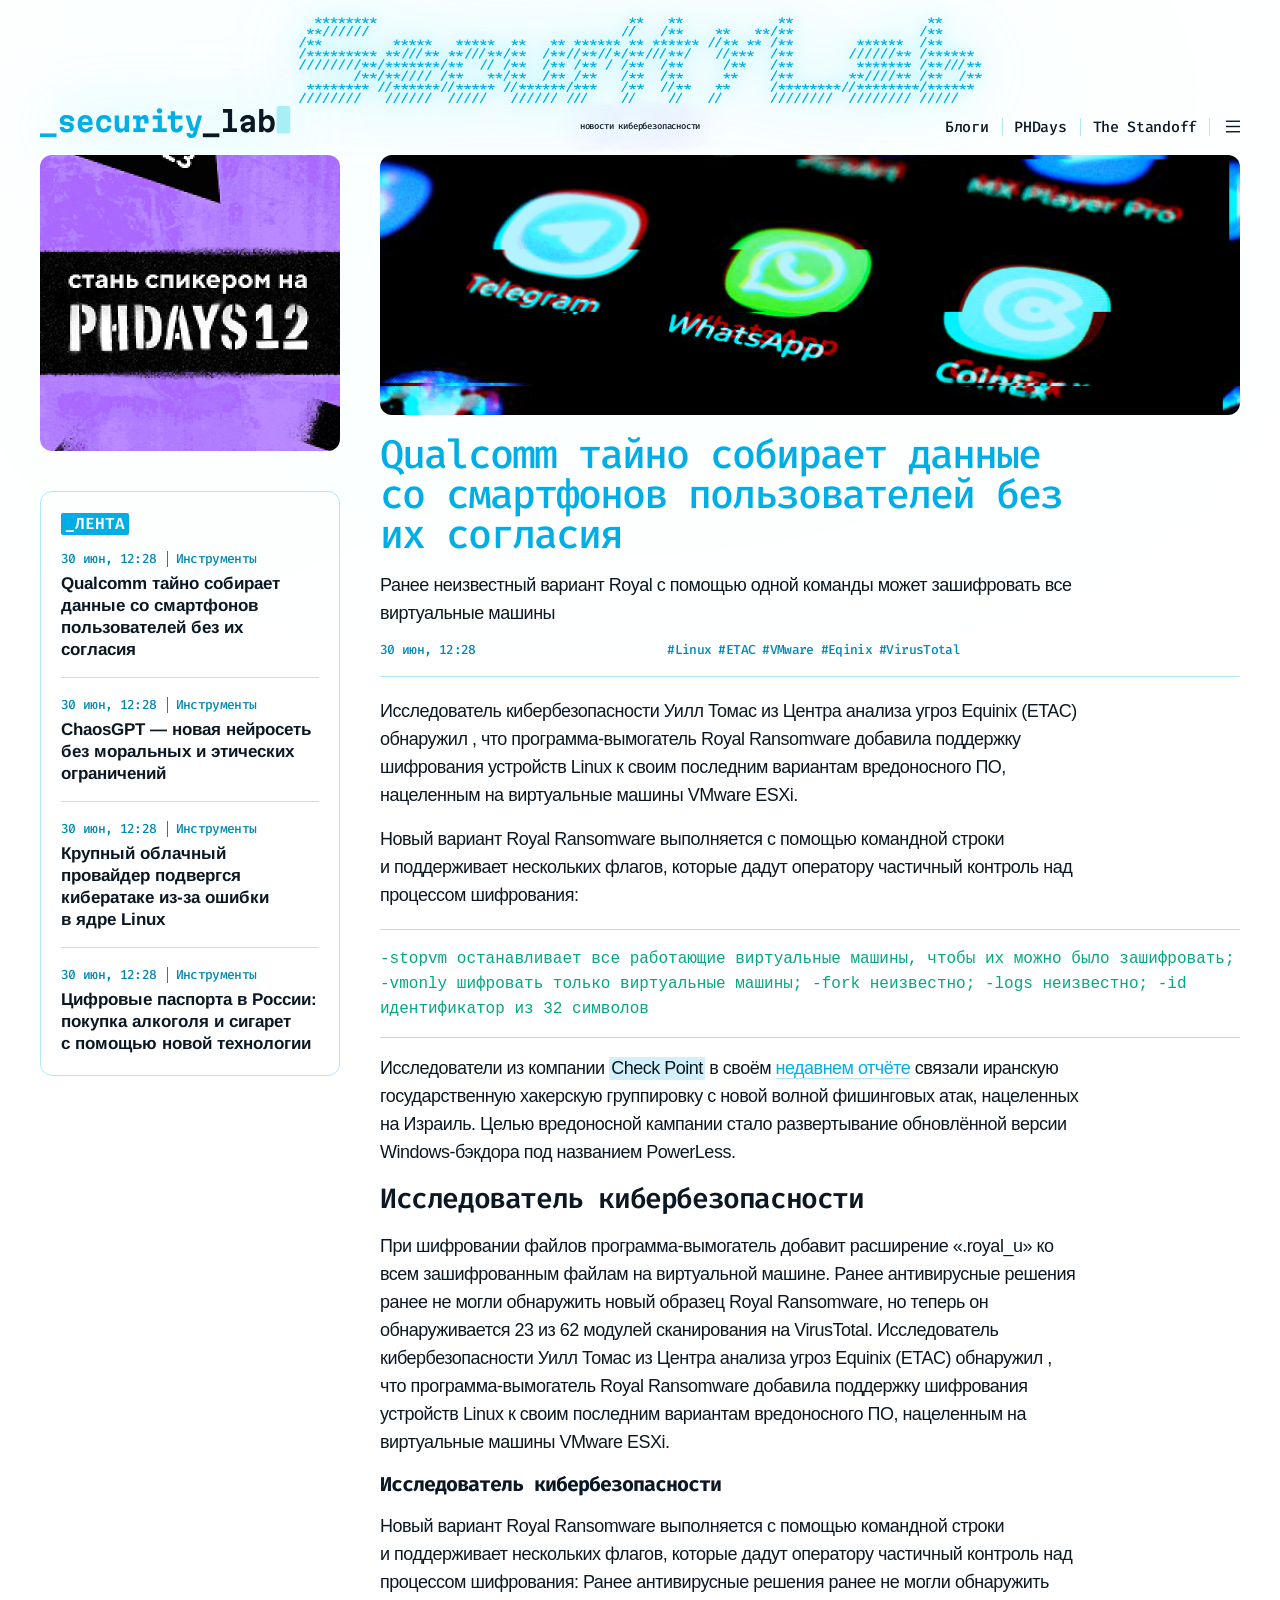
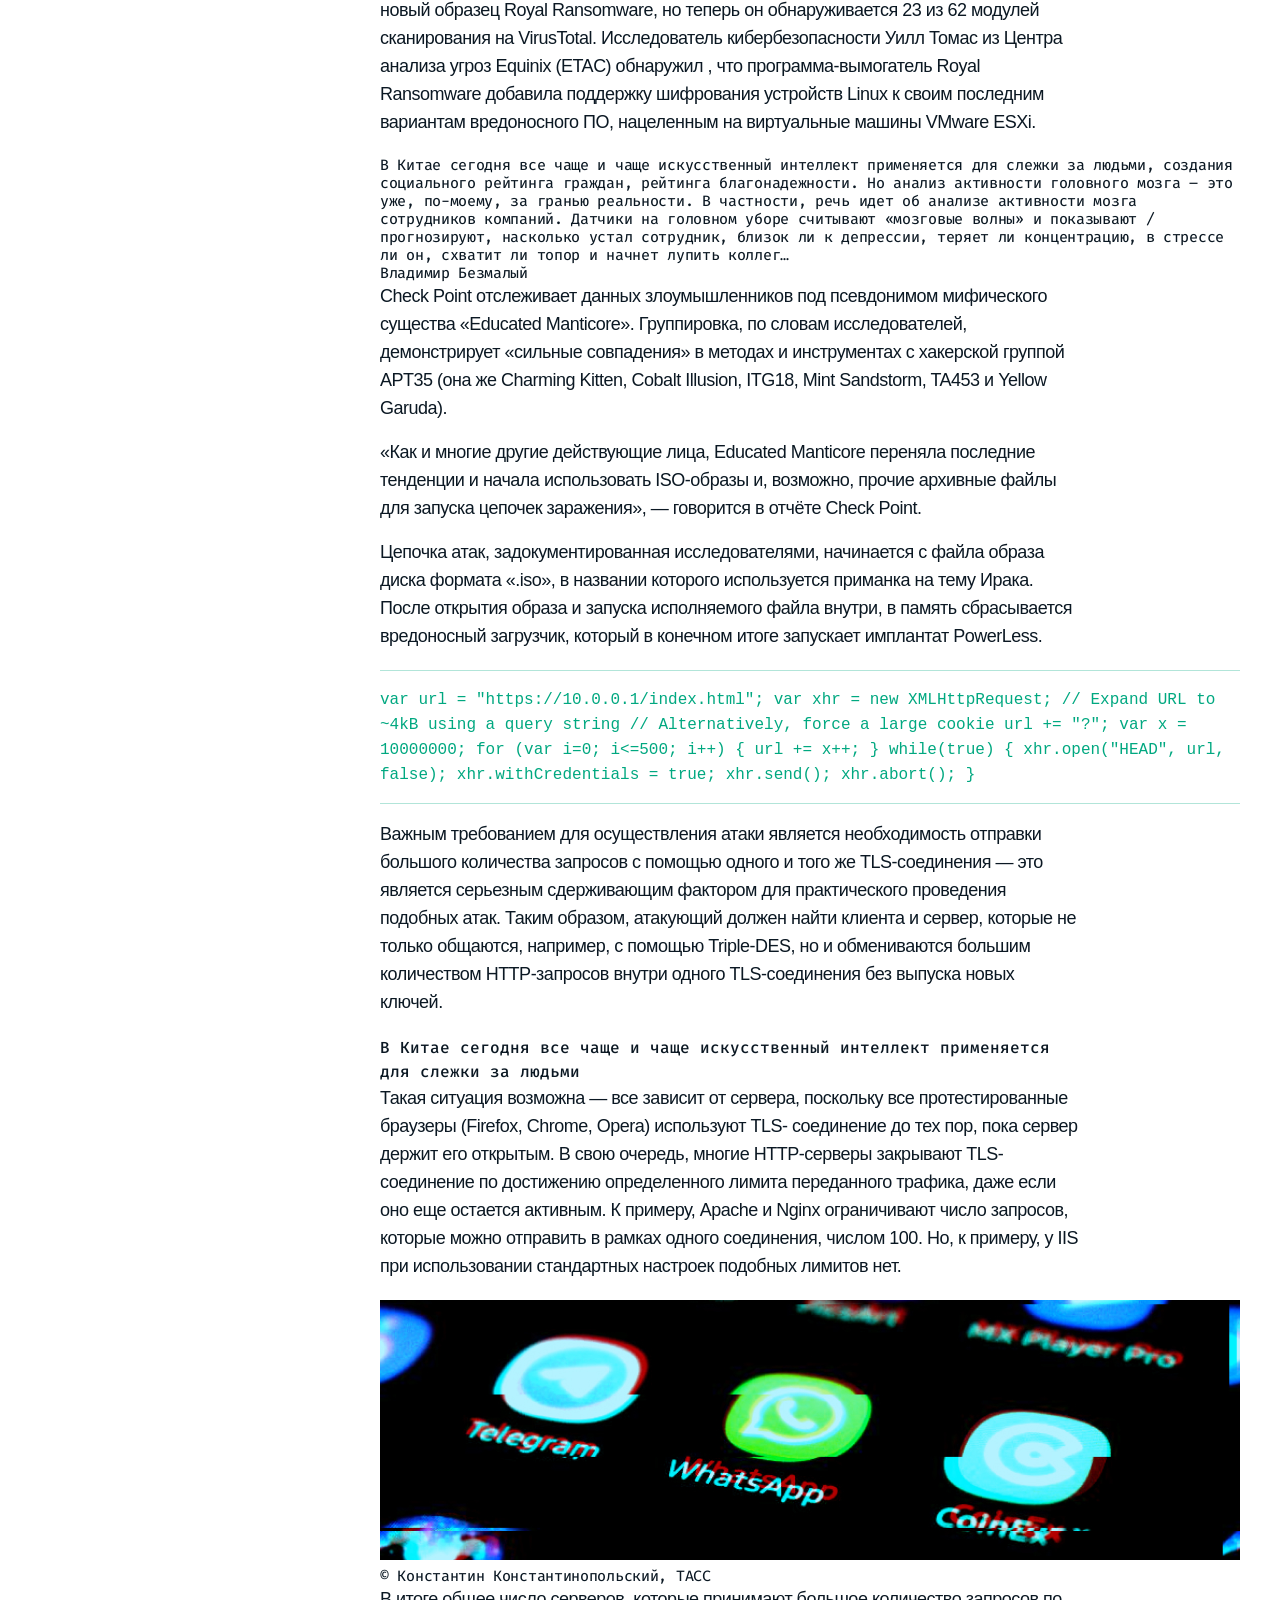
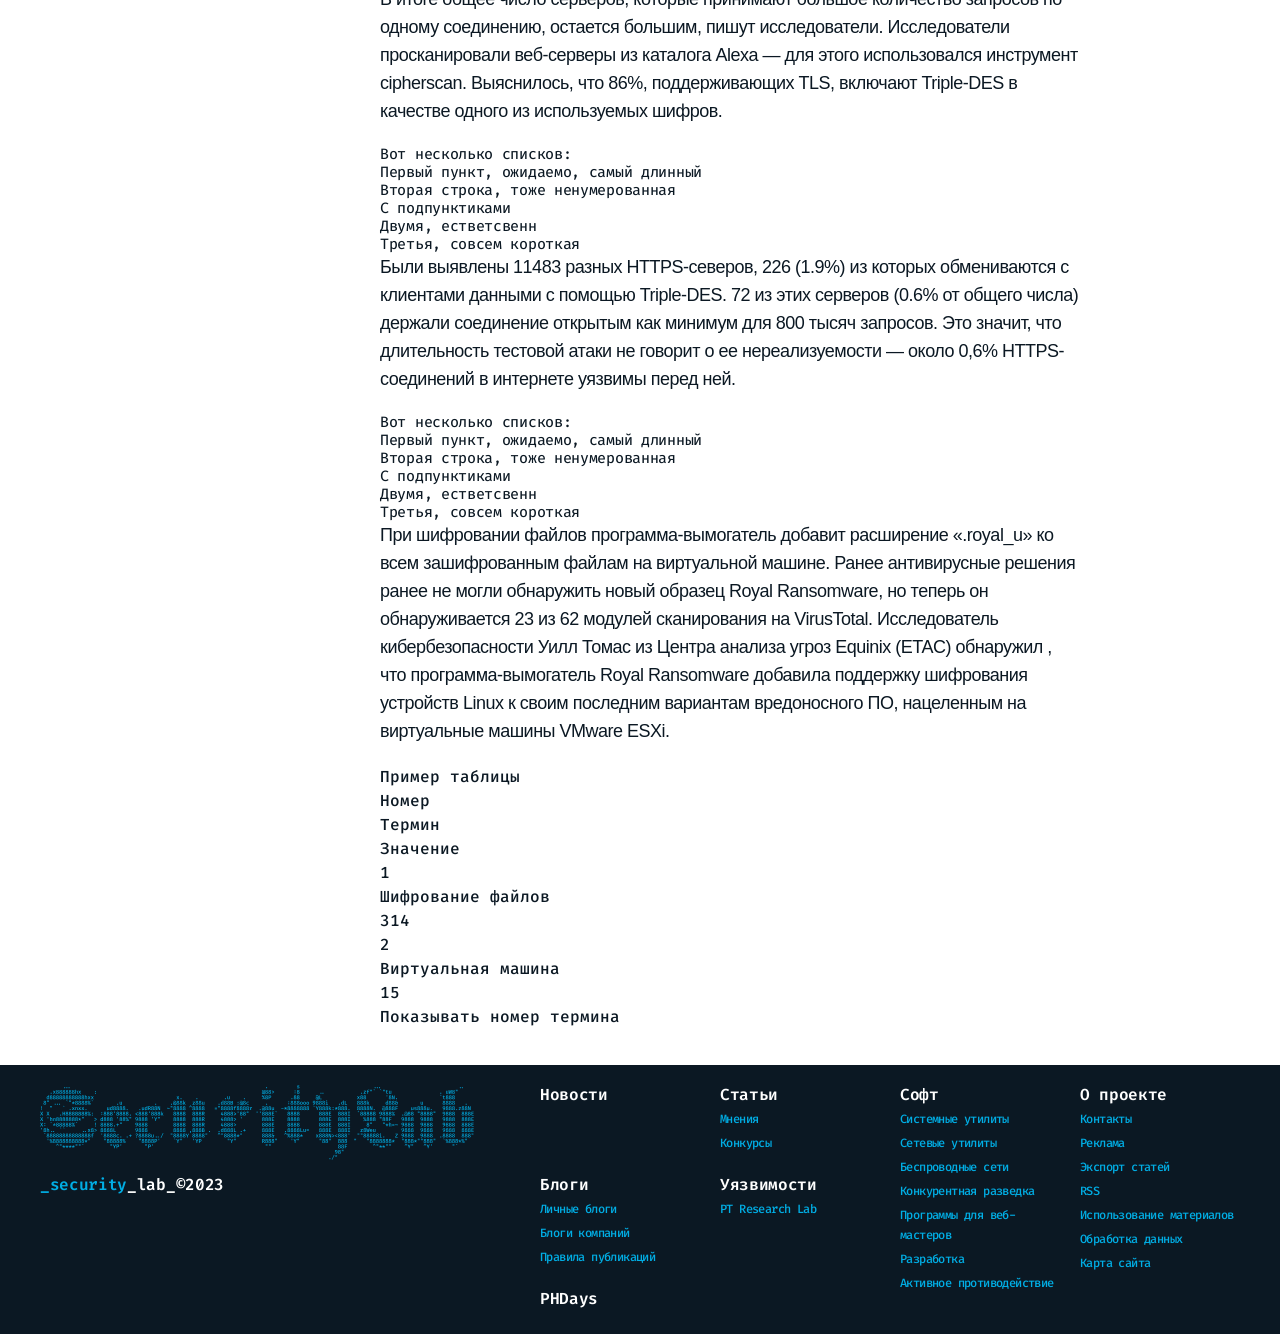
==== commit 4959853b: "menu" ====
--- a/article-image.html
+++ b/article-image.html
@@ -64,38 +64,39 @@
     <div class="menu__main">
       <nav class="menu-navigation">
         <ul class="menu-navigation__list">
-          <li class="menu-navigation__item"><a href="#" title="Новости">Новости</a></li>
-          <li class="menu-navigation__item"><a href="#" title="Статьи">Статьи</a></li>
-          <li class="menu-navigation__item"><a href="#" title="Уязвимости">Уязвимости</a></li>
-          <li class="menu-navigation__item"><a href="./blogs.html" title="Блоги">Блоги</a></li>
-          <li class="menu-navigation__item"><a href="#" data-action="open-submenu" data-submenu="glossary" title="Глосарий"><span>Глосарий</span>
-              <svg>
-                <use href="./image/icon/right.svg#right"></use>
-              </svg></a>
-            <ul class="menu-navigation__submenu" data-name="glossary">
-              <li class="menu-navigation__item"><a href="#" title="Терминология">Терминология</a></li>
-              <li class="menu-navigation__item"><a href="#" title="Хакерские группировки">Хакерские группировки</a></li>
-              <li class="menu-navigation__item"><a href="#" data-action="open-links" data-links="soft" title="Каталог софта"><span>Каталог софта</span>
-                  <svg>
-                    <use href="./image/icon/right.svg#right"></use>
-                  </svg></a>
-                <ul class="menu-navigation__links" data-name="soft">
-                  <li class="menu-navigation__link"><a href="#" title="Системные утилиты">Системные утилиты</a></li>
-                  <li class="menu-navigation__link"><a href="#" title="Сетевые утилиты">Сетевые утилиты</a></li>
-                  <li class="menu-navigation__link"><a href="#" title="Аппаратные утилиты">Аппаратные утилиты</a></li>
-                  <li class="menu-navigation__link"><a href="#" title="Беспроводные сети">Беспроводные сети</a></li>
-                  <li class="menu-navigation__link"><a href="#" title="Загрузочные антивирусные диски">Загрузочные антивирусные диски</a></li>
-                  <li class="menu-navigation__link"><a href="#" title="Защита от целенаправленных атак">Защита от целенаправленных атак</a></li>
-                  <li class="menu-navigation__link"><a href="#" title="Конкурентная разведка">Конкурентная разведка</a></li>
-                  <li class="menu-navigation__link"><a href="#" title="Ограничение доступа">Ограничение доступа</a></li>
-                  <li class="menu-navigation__link"><a href="#" title="Программы для веб-мастеров">Программы для веб-мастеров</a></li>
-                  <li class="menu-navigation__link"><a href="#" title="Распределенная структура ложных целей">Распределенная структура ложных целей</a></li>
-                </ul>
-              </li>
-            </ul>
-          </li>
+            <li class="menu-navigation__item"><a href="#" class="menu-navigation__item__link"
+                    title="Новости">Новости</a></li>
+            <li class="menu-navigation__item"><a href="#" class="menu-navigation__item__link"
+                    title="Статьи">Статьи</a></li>
+            <li class="menu-navigation__item"><a href="#" class="menu-navigation__item__link"
+                    title="Уязвимости">Уязвимости</a></li>
+            <li class="menu-navigation__item"><a href="./blogs.html" class="menu-navigation__item__link"
+                    title="Блоги">Блоги</a></li>
+            <li class="menu-navigation__item">
+                <a href="#" class="menu-navigation__item__link" data-action="open-submenu" data-submenu="glossary"
+                    title="Глосарий"><span>Глосарий</span></a>
+                    <ul class="menu-navigation__submenu" data-name="glossary">
+                        <li class="menu-navigation__item">
+                            <a href="#"
+                                class="menu-navigation__item__link"
+                                title="Терминология">Терминология</a>
+                        </li>
+                        <li class="menu-navigation__item">
+                            <a href="#"
+                                class="menu-navigation__item__link"
+                                title="Хакерские группировки">Хакерские группировки</a>
+                        </li>
+                        <li class="menu-navigation__item">
+                            <a href="#"
+                                class="menu-navigation__item__link" title="Каталог софта"><span>Каталог
+                                    софта</span>
+                            </a>
+
+                        </li>
+                    </ul>
+            </li>
         </ul>
-      </nav>
+    </nav>
       <ul class="menu-info">
         <li class="menu-info__item"><a href="#" title="Контакты">Контакты</a></li>
         <li class="menu-info__item"><a href="#" title="Реклама">Реклама</a></li>
--- a/assets/css/main.css
+++ b/assets/css/main.css
@@ -583,7 +583,6 @@
   height: 69px;
   justify-content: center;
   left: 0;
-  position: absolute;
   right: 0;
   top: 0;
   width: 100%;
@@ -592,8 +591,8 @@
 
 header .container .header-ascii__art img {
   filter: drop-shadow(0 0 34px rgba(0, 225, 255, 0.5)) drop-shadow(0 24px 220px #00e1ff);
-  flex: none;
-  width: 100%;
+  width: 350px;
+  max-height: 100%;
 }
 
 header .container .header-ascii__art img.logo-5 {
@@ -861,20 +860,20 @@
   align-items: center;
 }
 
-.menu-navigation__submenu .menu-navigation__item:nth-child(3) > a {
+.menu-navigation__submenu .menu-navigation__item:nth-child(2) > a {
   height: 39px;
 }
 
-.menu-navigation__submenu .menu-navigation__item:nth-child(3) {
+.menu-navigation__submenu .menu-navigation__item:nth-child(2) {
   height: 65px;
 }
 
-.menu-navigation__submenu .menu-navigation__item:nth-child(3) > a::before {
+.menu-navigation__submenu .menu-navigation__item:nth-child(2) > a::before {
   bottom: -16px;
 }
 
 .menu-navigation .menu-navigation__item:nth-child(1) > a::after,
-.menu-navigation__submenu .menu-navigation__item:nth-child(2) > a::after {
+.menu-navigation__submenu .menu-navigation__item:nth-child(1) > a::after {
   content: "";
   position: absolute;
   left: -4px;
@@ -2626,43 +2625,33 @@
     line-height: 50px;
   }
   header .container .header-ascii__art {
-    align-items: flex-start;
-    height: 135px;
+    height: 120px;
   }
   header .container .header-ascii__art img.logo-1 {
-    height: 125px;
     width: 723px;
   }
   header .container .header-ascii__art img.logo-2 {
-    height: 100px;
     width: 678px;
   }
   header .container .header-ascii__art img.logo-3 {
-    height: 100px;
     width: 654px;
   }
   header .container .header-ascii__art img.logo-4 {
-    height: 85px;
     width: 920px;
   }
   header .container .header-ascii__art img.logo-5 {
-    height: 119px;
     width: 543px;
   }
   header .container .header-ascii__art img.logo-6 {
-    height: 125px;
     width: 617px;
   }
   header .container .header-ascii__art img.logo-7 {
-    height: 87px;
     width: 812px;
   }
   header .container .header-ascii__art img.logo-8 {
-    height: 103px;
     width: 595px;
   }
   header .container .header-ascii__art img.logo-9 {
-    height: 107px;
     width: 737px;
   }
   header .container .header-ascii__lead {
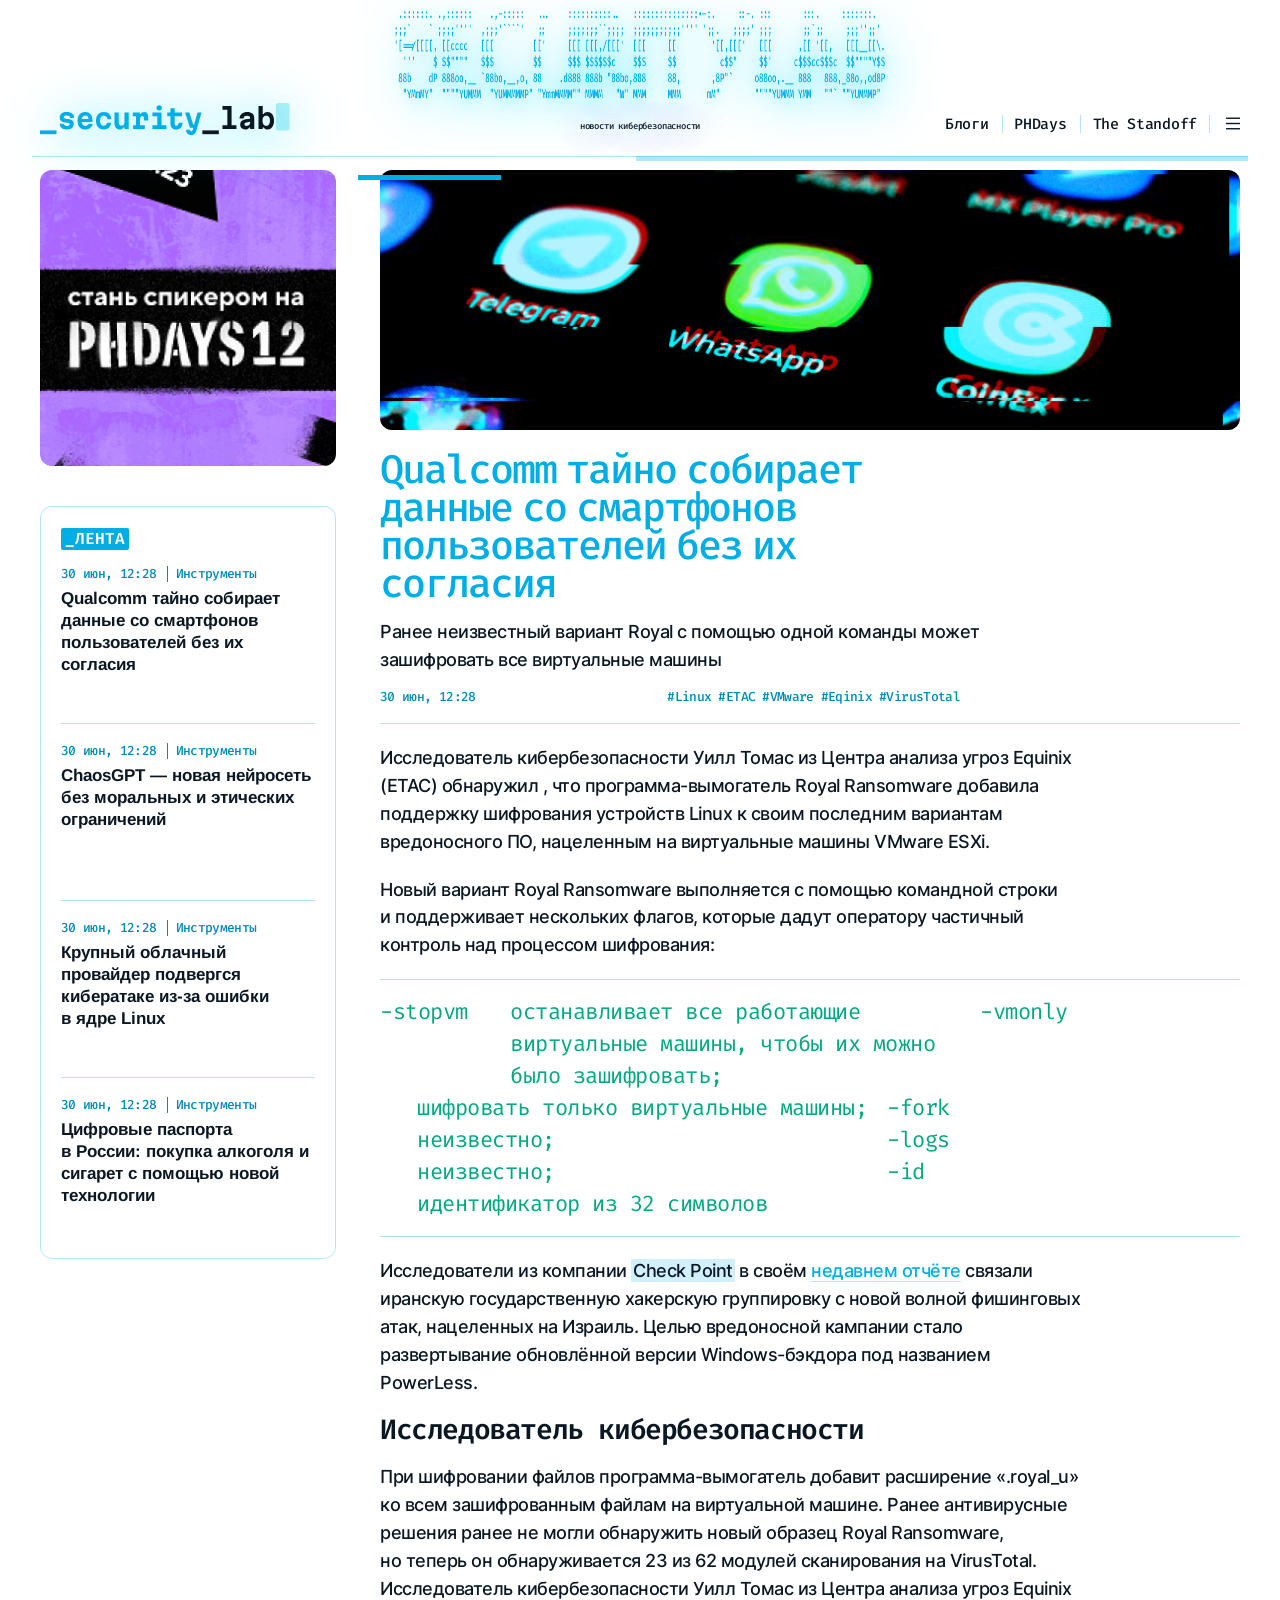
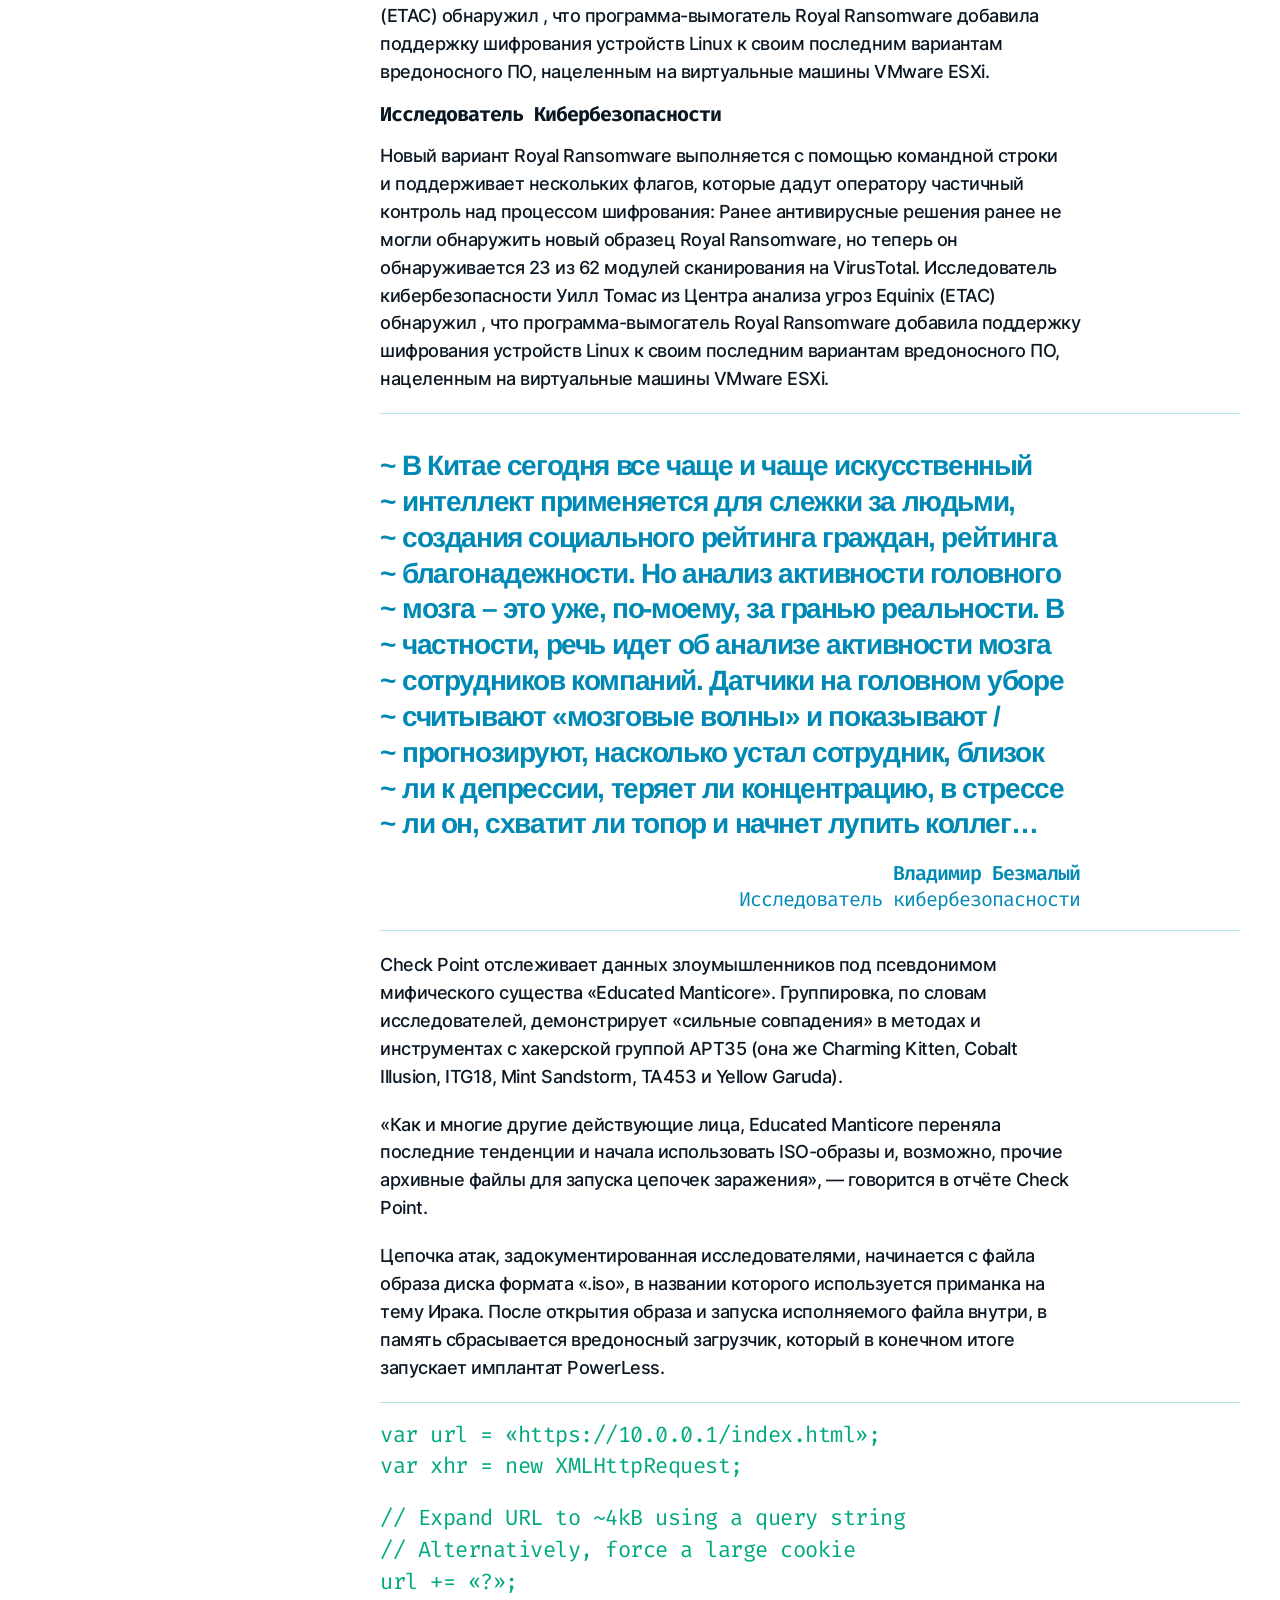
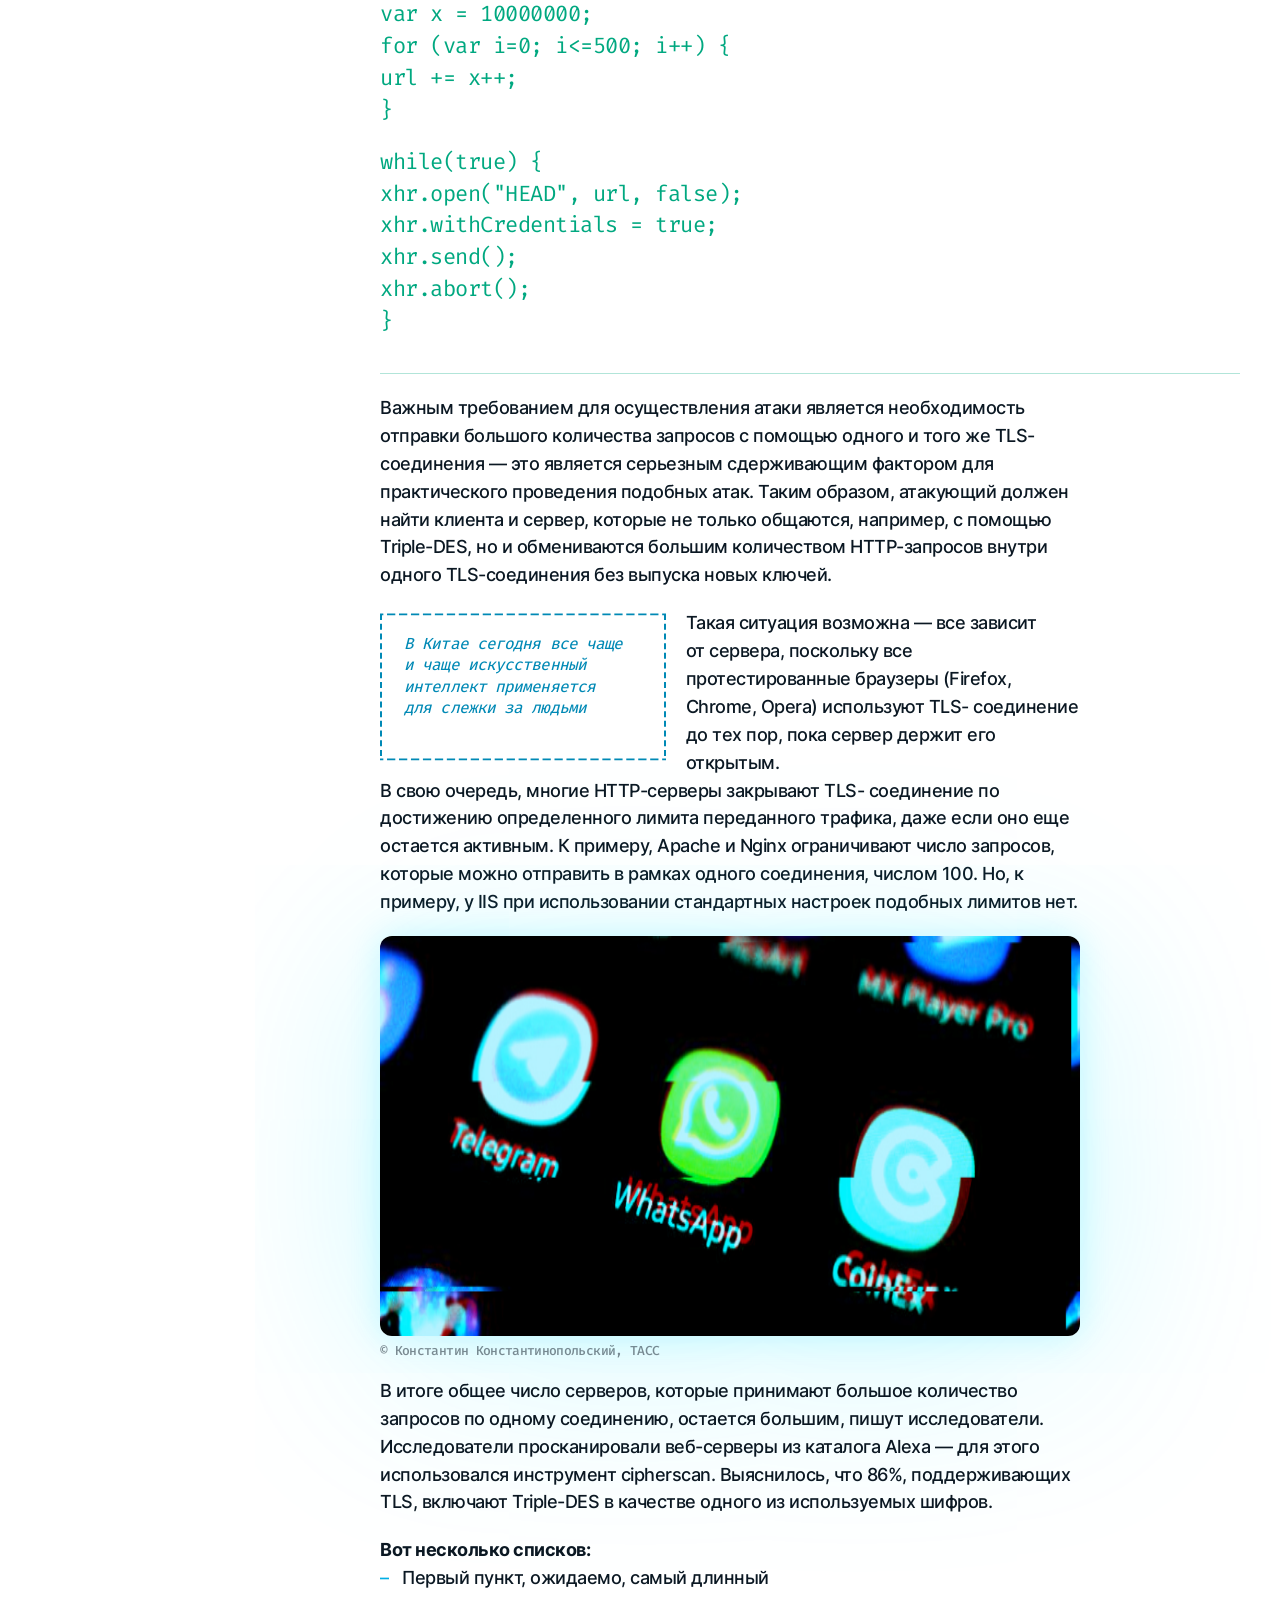
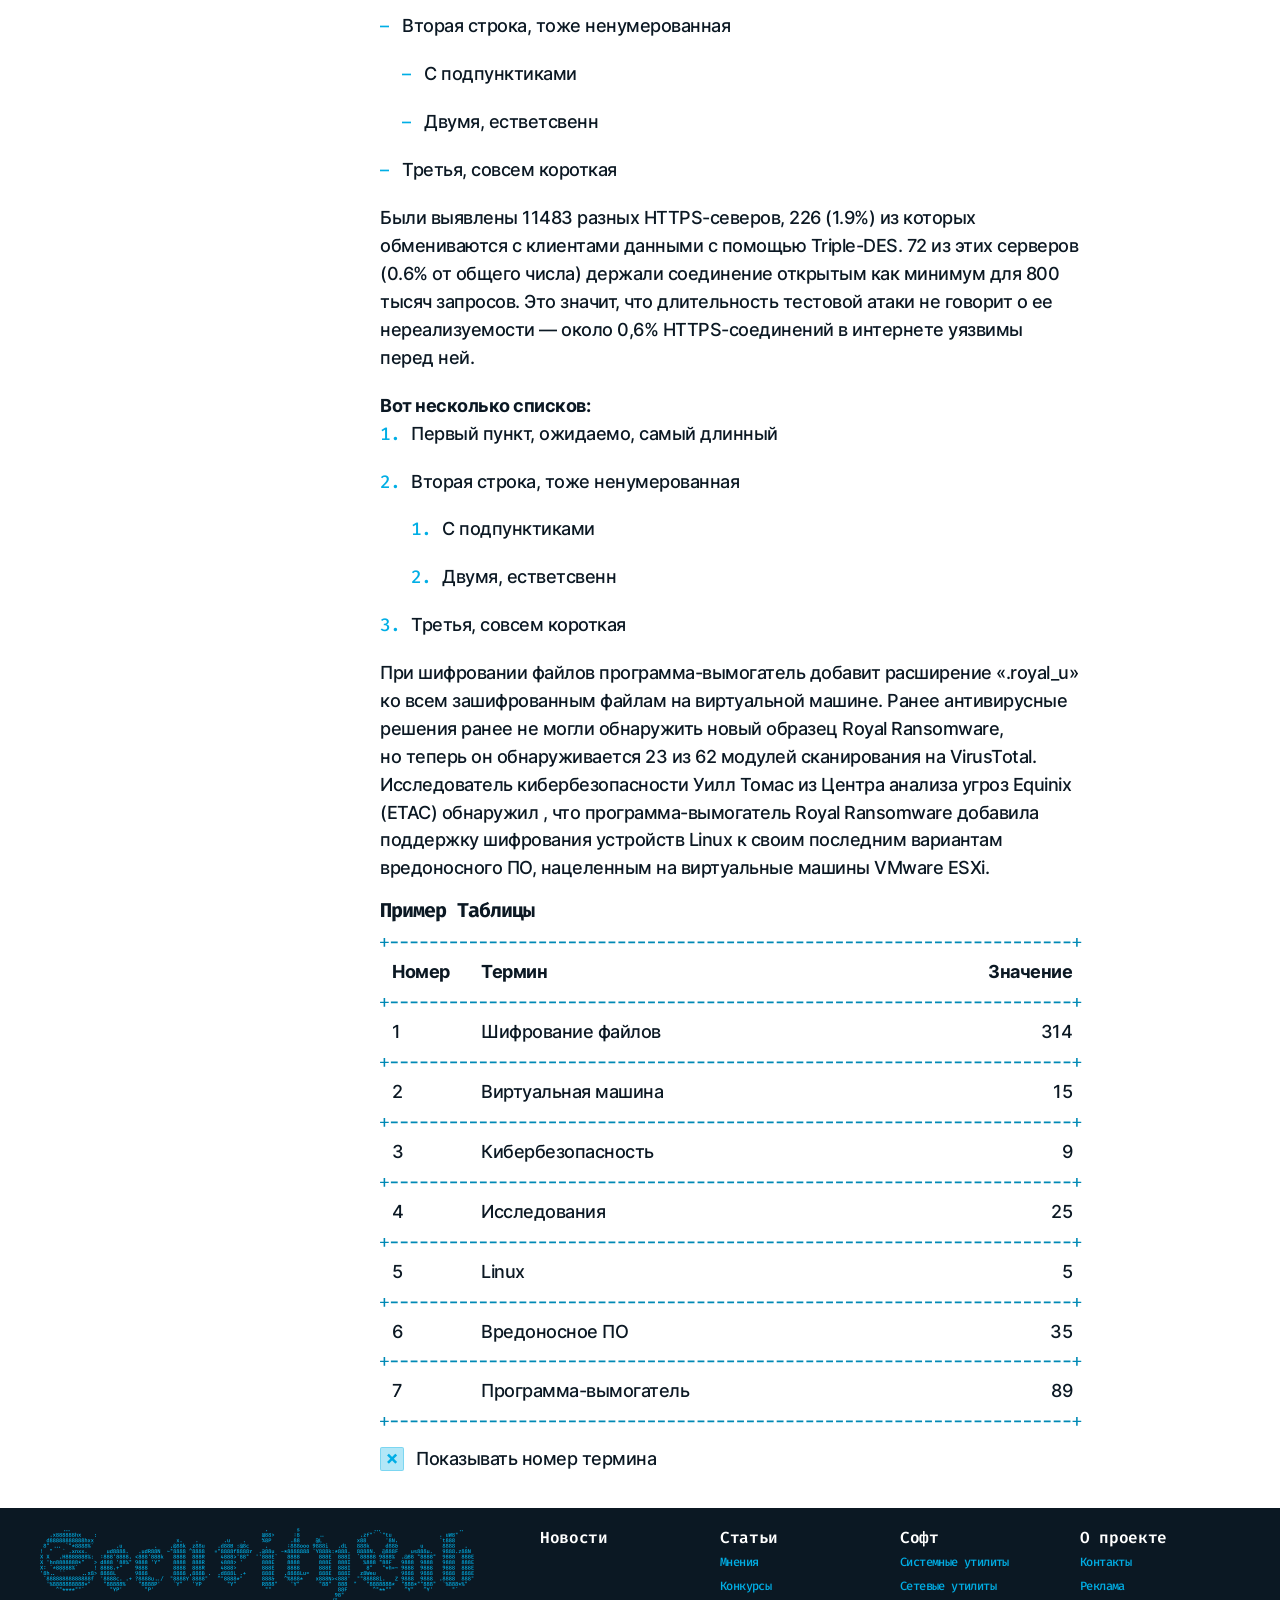
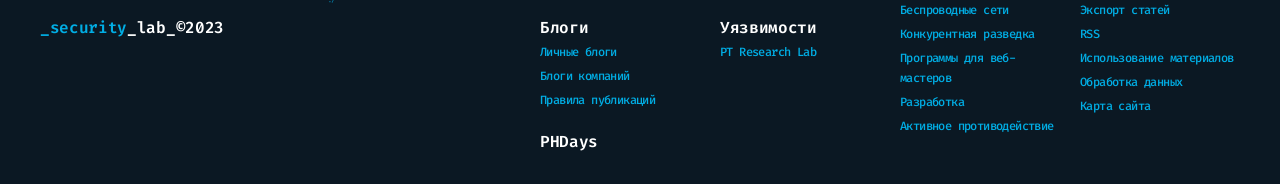
==== commit 72226ec2: "fix" ====
--- a/article-image.html
+++ b/article-image.html
@@ -1,146 +1,153 @@
 <!DOCTYPE html>
 <html lang="ru">
-  <head>
-    <meta charset="utf-8">
-    <meta http-equiv="X-UA-Compatible" content="ie=edge">
-    <title>SecurityLab</title>
-    <!-- meta-->
-    <meta name="viewport" content="width=device-width, initial-scale=1, shrink-to-fit=no">
-    <meta name="description" content="">
-    <meta name="theme-color" content="#ffffff">
-    <!-- icon & css-->
-    <link rel="icon" href="./image/favicon.ico" sizes="any">
-    <link rel="icon" href="./image/icon.svg" type="image/svg+xml">
-    <link rel="apple-touch-icon" href="./image/apple-touch-icon.png">
-    <link rel="manifest" href="./manifest.json">
+
+<head>
+  <meta charset="utf-8">
+  <meta http-equiv="X-UA-Compatible" content="ie=edge">
+  <title>SecurityLab</title>
+  <!-- meta-->
+  <meta name="viewport" content="width=device-width, initial-scale=1, shrink-to-fit=no">
+  <meta name="description" content="">
+  <meta name="theme-color" content="#ffffff">
+  <!-- icon & css-->
+  <link rel="icon" href="./image/favicon.ico" sizes="any">
+  <link rel="icon" href="./image/icon.svg" type="image/svg+xml">
+  <link rel="apple-touch-icon" href="./image/apple-touch-icon.png">
+  <link rel="manifest" href="./manifest.json">
   <link href="./assets/css/vendors.css?v=ca186b9" rel="stylesheet">
-  <link href="./assets/css/main.css?v=e735e71" rel="stylesheet"> 
-   <link rel="stylesheet" href="./assets/css/fonts.css"></head>
-  <body>
-    <div id="app">
-<header>
-  <div class="container">
-    <div class="header content">
-      <div class="header-ascii">
-        <div class="header-ascii__art"></div>
-        <div class="header-ascii__lead">новости кибербезопасности</div>
+  <link href="./assets/css/main.css?v=e735e71" rel="stylesheet">
+  <link rel="stylesheet" href="./assets/css/fonts.css">
+</head>
+
+<body>
+  <div id="app">
+    <header class="ad _fixed header-dest article-head">
+      <div class="container art-img">
+        <div class="header content art new-fix">
+          <div class="header-ascii">
+            <div class="header-ascii__art"></div>
+            <div class="header-ascii__lead">новости кибербезопасности</div>
+          </div>
+          <div class="header__block ">
+            <div class="header-logo"><a href="./" title="SecurityLab">
+                <svg>
+                  <use href="./image/logo.svg#logo"></use>
+                </svg></a></div>
+            <div class="header__group">
+              <nav class="header-menu">
+                <ul>
+                  <li><a href="./blogs.html" title="Блоги">Блоги</a></li>
+                  <li><a href="#" title="PHDays">PHDays</a></li>
+                  <li><a href="#" title="The Standoff">The Standoff</a></li>
+                </ul>
+              </nav>
+              <div class="header-menu-bar"><a href="#" data-action="open-menu" title="Открыть меню">
+                  <svg>
+                    <use href="./image/icon/menu.svg#menu"></use>
+                  </svg></a></div>
+            </div>
+          </div>
+          <div class="progress-wrap">
+            <div class="progress-bar" id="progressBar"></div>
+          </div>
+        </div>
       </div>
-      <div class="header__block">
-        <div class="header-logo"><a href="./" title="SecurityLab">
-            <svg>
-              <use href="./image/logo.svg#logo"></use>
-            </svg></a></div>
-        <div class="header__group">
-          <nav class="header-menu">
-            <ul>
-              <li><a href="./blogs.html" title="Блоги">Блоги</a></li>
-              <li><a href="#" title="PHDays">PHDays</a></li>
-              <li><a href="#" title="The Standoff">The Standoff</a></li>
+    </header>
+    <!-- Menu-->
+    <div class="menu">
+      <div class="menu-overlay" data-action="close-menu"></div>
+      <div class="menu__container">
+        <div class="menu__head">
+          <div class="menu__link menu__link--close"><a href="#" data-action="close-menu" title="Закрыть меню">
+              <svg>
+                <use href="./image/icon/close.svg#close"></use>
+              </svg></a></div>
+          <div class="menu__link menu__link--back"><a href="#" data-action="close-submenu" title="Назад">
+              <svg>
+                <use href="./image/icon/back.svg#back"></use>
+              </svg></a></div>
+        </div>
+        <div class="menu__main">
+          <nav class="menu-navigation">
+            <ul class="menu-navigation__list">
+              <li class="menu-navigation__item"><a href="#" class="menu-navigation__item__link"
+                  title="Новости">Новости</a></li>
+              <li class="menu-navigation__item"><a href="#" class="menu-navigation__item__link"
+                  title="Статьи">Статьи</a></li>
+              <li class="menu-navigation__item"><a href="#" class="menu-navigation__item__link"
+                  title="Уязвимости">Уязвимости</a></li>
+              <li class="menu-navigation__item"><a href="./blogs.html" class="menu-navigation__item__link"
+                  title="Блоги">Блоги</a></li>
+              <li class="menu-navigation__item">
+                <a href="#" class="menu-navigation__item__link" data-action="open-submenu" data-submenu="glossary"
+                  title="Глосарий"><span>Глосарий</span></a>
+                <ul class="menu-navigation__submenu" data-name="glossary">
+                  <li class="menu-navigation__item">
+                    <a href="#" class="menu-navigation__item__link" title="Терминология">Терминология</a>
+                  </li>
+                  <li class="menu-navigation__item">
+                    <a href="#" class="menu-navigation__item__link" title="Хакерские группировки">Хакерские
+                      группировки</a>
+                  </li>
+                  <li class="menu-navigation__item">
+                    <a href="#" class="menu-navigation__item__link" title="Каталог софта"><span>Каталог
+                        софта</span>
+                    </a>
+
+                  </li>
+                </ul>
+              </li>
             </ul>
           </nav>
-          <div class="header-menu-bar"><a href="#" data-action="open-menu" title="Открыть меню">
-              <svg>
-                <use href="./image/icon/menu.svg#menu"></use>
-              </svg></a></div>
+          <ul class="menu-info">
+            <li class="menu-info__item"><a href="#" title="Контакты">Контакты</a></li>
+            <li class="menu-info__item"><a href="#" title="Реклама">Реклама</a></li>
+            <li class="menu-info__item"><a href="#" title="Экспорт статей">Экспорт статей</a></li>
+            <li class="menu-info__item"><a href="#" title="Карта сайта">Карта сайта</a></li>
+          </ul>
+          <ul class="menu-social">
+            <li class="menu-social__item"><a href="tg://resolve?domain=SecLabNews" target="_blank" title="Телеграм">
+                <svg>
+                  <use href="./image/icon/telegram.svg#telegram"></use>
+                </svg></a></li>
+            <li class="menu-social__item"><a href=".//twitter.com/SecurityLabnews" target="_blank" title="Твиттер">
+                <svg>
+                  <use href="./image/icon/twitter.svg#twitter"></use>
+                </svg></a></li>
+            <li class="menu-social__item"><a href=".//vk.com/public47494392" target="_blank" title="ВКонтакте">
+                <svg>
+                  <use href="./image/icon/vk.svg#vk"></use>
+                </svg></a></li>
+            <li class="menu-social__item"><a href="#" title="RSS">
+                <svg>
+                  <use href="./image/icon/rss.svg#rss"></use>
+                </svg></a></li>
+          </ul>
+        </div>
+        <div class="menu-search">
+          <form class="form menu-search__form" name="menu-search" action="./" autocomplete="off" accept-charset="utf-8">
+            <fieldset class="form__line">
+              <input class="form__input" type="search" name="search" required placeholder="Поиск" value=""
+                title="Поиск">
+              <div class="form__button">
+                <div class="button button--search button--disabled"><a href="#" data-action="form-send"
+                    title="Найти">Найти</a></div>
+              </div>
+            </fieldset>
+          </form>
         </div>
       </div>
     </div>
-  </div>
-</header>
-<!-- Menu-->
-<div class="menu">
-  <div class="menu-overlay" data-action="close-menu"></div>
-  <div class="menu__container">
-    <div class="menu__head">
-      <div class="menu__link menu__link--close"><a href="#" data-action="close-menu" title="Закрыть меню">
-          <svg>
-            <use href="./image/icon/close.svg#close"></use>
-          </svg></a></div>
-      <div class="menu__link menu__link--back"><a href="#" data-action="close-submenu" title="Назад">
-          <svg>
-            <use href="./image/icon/back.svg#back"></use>
-          </svg></a></div>
-    </div>
-    <div class="menu__main">
-      <nav class="menu-navigation">
-        <ul class="menu-navigation__list">
-            <li class="menu-navigation__item"><a href="#" class="menu-navigation__item__link"
-                    title="Новости">Новости</a></li>
-            <li class="menu-navigation__item"><a href="#" class="menu-navigation__item__link"
-                    title="Статьи">Статьи</a></li>
-            <li class="menu-navigation__item"><a href="#" class="menu-navigation__item__link"
-                    title="Уязвимости">Уязвимости</a></li>
-            <li class="menu-navigation__item"><a href="./blogs.html" class="menu-navigation__item__link"
-                    title="Блоги">Блоги</a></li>
-            <li class="menu-navigation__item">
-                <a href="#" class="menu-navigation__item__link" data-action="open-submenu" data-submenu="glossary"
-                    title="Глосарий"><span>Глосарий</span></a>
-                    <ul class="menu-navigation__submenu" data-name="glossary">
-                        <li class="menu-navigation__item">
-                            <a href="#"
-                                class="menu-navigation__item__link"
-                                title="Терминология">Терминология</a>
-                        </li>
-                        <li class="menu-navigation__item">
-                            <a href="#"
-                                class="menu-navigation__item__link"
-                                title="Хакерские группировки">Хакерские группировки</a>
-                        </li>
-                        <li class="menu-navigation__item">
-                            <a href="#"
-                                class="menu-navigation__item__link" title="Каталог софта"><span>Каталог
-                                    софта</span>
-                            </a>
-
-                        </li>
-                    </ul>
-            </li>
-        </ul>
-    </nav>
-      <ul class="menu-info">
-        <li class="menu-info__item"><a href="#" title="Контакты">Контакты</a></li>
-        <li class="menu-info__item"><a href="#" title="Реклама">Реклама</a></li>
-        <li class="menu-info__item"><a href="#" title="Экспорт статей">Экспорт статей</a></li>
-        <li class="menu-info__item"><a href="#" title="Карта сайта">Карта сайта</a></li>
-      </ul>
-      <ul class="menu-social">
-        <li class="menu-social__item"><a href="tg://resolve?domain=SecLabNews" target="_blank" title="Телеграм">
-            <svg>
-              <use href="./image/icon/telegram.svg#telegram"></use>
-            </svg></a></li>
-        <li class="menu-social__item"><a href=".//twitter.com/SecurityLabnews" target="_blank" title="Твиттер">
-            <svg>
-              <use href="./image/icon/twitter.svg#twitter"></use>
-            </svg></a></li>
-        <li class="menu-social__item"><a href=".//vk.com/public47494392" target="_blank" title="ВКонтакте">
-            <svg>
-              <use href="./image/icon/vk.svg#vk"></use>
-            </svg></a></li>
-        <li class="menu-social__item"><a href="#" title="RSS">
-            <svg>
-              <use href="./image/icon/rss.svg#rss"></use>
-            </svg></a></li>
-      </ul>
-    </div>
-    <div class="menu-search">
-      <form class="form menu-search__form" name="menu-search" action="./" autocomplete="off" accept-charset="utf-8">
-        <fieldset class="form__line">
-          <input class="form__input" type="search" name="search" required placeholder="Поиск" value="" title="Поиск">
-          <div class="form__button">
-            <div class="button button--search button--disabled"><a href="#" data-action="form-send" title="Найти">Найти</a></div>
-          </div>
-        </fieldset>
-      </form>
-    </div>
-  </div>
-</div>
-<!-- Menu end-->
-      <main>
-        <section id="article">
-          <div class="container">
-            <div class="article content">
-              <aside class="article__sidebar">
-                <div class="article__banner article__banner--small"><a href="#" target="_blank" title="Стань спикером на PHDAYS12"><img src="./image/banner/phdays12.jpg" srcset="./image/banner/phdays12@2x.jpg 2x" loading="lazy" alt="PHDAYS12"></a></div>
+    <!-- Menu end-->
+    <main>
+      <section id="article">
+        <div class="container">
+          <div class="article content">
+            <aside class="article__sidebar">
+              <div class="sidebar-wrap" id="sidebar">
+                <div class="article__banner article__banner--small"><a href="#" target="_blank"
+                    title="Стань спикером на PHDAYS12"><img src="./image/banner/phdays12.jpg"
+                      srcset="./image/banner/phdays12@2x.jpg 2x" loading="lazy" alt="PHDAYS12"></a></div>
                 <div class="article-feed slider">
                   <div class="article-feed__title">
                     <h2><span>_Лента</span></h2>
@@ -151,317 +158,562 @@
                         <time class="article-feed-list__date" datetime="2023-06-30">30 июн, 12:28</time>
                         <div class="article-feed-list__rubric"><a href="#" title="Инструменты">Инструменты</a></div>
                       </div>
-                      <div class="article-feed-list__title"><a href="./article.html" title="Qualcomm тайно собирает данные со смартфонов пользователей без их согласия">
-                          <h4>Qualcomm тайно собирает данные со смартфонов пользователей без их согласия</h4></a></div>
+                      <div class="article-feed-list__title">
+                        <a href="./article.html"
+                          title="Qualcomm тайно собирает данные со смартфонов пользователей без их согласия">
+                          <h4>Qualcomm тайно собирает данные со смартфонов пользователей без их согласия</h4>
+
+                        </a>
+                      </div>
                     </article>
                     <article class="article-feed-list__item swiper-slide">
                       <div class="article-feed-list__head">
                         <time class="article-feed-list__date" datetime="2023-06-30">30 июн, 12:28</time>
                         <div class="article-feed-list__rubric"><a href="#" title="Инструменты">Инструменты</a></div>
                       </div>
-                      <div class="article-feed-list__title"><a href="./article.html" title="ChaosGPT — новая нейросеть без моральных и этических ограничений">
-                          <h4>ChaosGPT — новая нейросеть без моральных и этических ограничений</h4></a></div>
+                      <div class="article-feed-list__title"><a href="./article.html"
+                          title="ChaosGPT — новая нейросеть без моральных и этических ограничений">
+                          <h4>ChaosGPT — новая нейросеть без моральных и этических ограничений</h4>
+                        </a></div>
                     </article>
                     <article class="article-feed-list__item swiper-slide">
                       <div class="article-feed-list__head">
                         <time class="article-feed-list__date" datetime="2023-06-30">30 июн, 12:28</time>
                         <div class="article-feed-list__rubric"><a href="#" title="Инструменты">Инструменты</a></div>
                       </div>
-                      <div class="article-feed-list__title"><a href="./article.html" title="Крупный облачный провайдер подвергся кибератаке из-за ошибки в ядре Linux">
-                          <h4>Крупный облачный провайдер подвергся кибератаке из-за ошибки в ядре Linux</h4></a></div>
+                      <div class="article-feed-list__title"><a href="./article.html"
+                          title="Крупный облачный провайдер подвергся кибератаке из-за ошибки в ядре Linux">
+                          <h4>Крупный облачный провайдер подвергся кибератаке из-за ошибки в ядре Linux</h4>
+                        </a></div>
                     </article>
                     <article class="article-feed-list__item swiper-slide">
                       <div class="article-feed-list__head">
                         <time class="article-feed-list__date" datetime="2023-06-30">30 июн, 12:28</time>
                         <div class="article-feed-list__rubric"><a href="#" title="Инструменты">Инструменты</a></div>
                       </div>
-                      <div class="article-feed-list__title"><a href="./article.html" title="Цифровые паспорта в России: покупка алкоголя и сигарет с помощью новой технологии">
-                          <h4>Цифровые паспорта в России: покупка алкоголя и сигарет с помощью новой технологии</h4></a></div>
+                      <div class="article-feed-list__title"><a href="./article.html"
+                          title="Цифровые паспорта в России: покупка алкоголя и сигарет с помощью новой технологии">
+                          <h4>Цифровые паспорта в России: покупка алкоголя и сигарет с помощью новой технологии</h4>
+                        </a></div>
                     </article>
                   </div>
                 </div>
-              </aside>
-              <article class="article__main">
-                <div class="article__head">
-                  <div class="article__image">
-                    <picture>
-                      <source srcset="./image/article/4.m.jpg, /image/article/4@2x.jpg" media="(max-width: 991px)" type="image/jpeg"><img src="./image/article/4.jpg" srcset="./image/article/4@2x.jpg" loading="eager" alt="Qualcomm тайно собирает данные со смартфонов пользователей без их согласия">
-                    </picture>
-                  </div>
-                  <div class="article__title">
-                    <h1><span class="animation-decode animation-decode--blue">Qualcomm тайно собирает данные со смартфонов пользователей без их согласия</span></h1>
-                  </div>
-                  <div class="article__preview">
-                    <p>Ранее неизвестный вариант Royal с помощью одной команды может зашифровать все виртуальные машины</p>
+              </div>
+            </aside>
+            <article class="article__main" id="main_content">
+              <div class="article__head">
+                <div class="article__image">
+                  <picture>
+                    <source srcset="./image/article/4.m.jpg, /image/article/4@2x.jpg" media="(max-width: 991px)"
+                      type="image/jpeg"><img src="./image/article/4.jpg" srcset="./image/article/4@2x.jpg"
+                      loading="eager" alt="Qualcomm тайно собирает данные со смартфонов пользователей без их согласия">
+                  </picture>
+                </div>
+                <div class="article__title">
+                  <h1>
+                    <span class="animation-decode animation-decode--blue deskn">Qualcomm тайно собирает данные со
+                      смартфонов
+                      пользователей без их согласия</span>
+                    <div class="decode-text">
+                      <div class="text-animation">Q</div>
+                      <div class="text-animation">u</div>
+                      <div class="text-animation">a</div>
+                      <div class="text-animation">l</div>
+                      <div class="text-animation">c</div>
+                      <div class="text-animation">o</div>
+                      <div class="text-animation">m</div>
+                      <div class="text-animation">m</div>
+                      <div class="space"></div>
+
+                      <div class="text-animation">т</div>
+                      <div class="text-animation">а</div>
+                      <div class="text-animation">й</div>
+                      <div class="text-animation">н</div>
+                      <div class="text-animation">о</div>
+                      <div class="space"></div>
+
+                      <div class="text-animation">с</div>
+                      <div class="text-animation">о</div>
+                      <div class="text-animation">б</div>
+                      <div class="text-animation">и</div>
+                      <div class="text-animation">р</div>
+                      <div class="text-animation">а</div>
+                      <div class="text-animation">е</div>
+                      <div class="text-animation">т</div>
+                      <div class="space max-space-mob mbh"></div>
+                      <div class="text-animation">д</div>
+                      <div class="text-animation">а</div>
+                      <div class="text-animation">н</div>
+                      <div class="text-animation">н</div>
+                      <div class="text-animation">ы</div>
+                      <div class="text-animation">е</div>
+                      <div class="space "></div>
+                      <div class="text-animation">с</div>
+                      <div class="text-animation">о</div>
+                      <div class="space"></div>
+                      <div class="text-animation">с</div>
+                      <div class="text-animation">м</div>
+                      <div class="text-animation">а</div>
+                      <div class="text-animation">р</div>
+                      <div class="text-animation">т</div>
+                      <div class="text-animation">ф</div>
+                      <div class="text-animation">о</div>
+                      <div class="text-animation">н</div>
+                      <div class="text-animation">о</div>
+                      <div class="text-animation">в</div>
+                      <div class="space max-space-mob mbh"></div>
+                      <div class="text-animation">п</div>
+                      <div class="text-animation">о</div>
+                      <div class="text-animation">л</div>
+                      <div class="text-animation">ь</div>
+                      <div class="text-animation">з</div>
+                      <div class="text-animation">о</div>
+                      <div class="text-animation">в</div>
+                      <div class="text-animation">а</div>
+                      <div class="text-animation">т</div>
+                      <div class="text-animation">е</div>
+                      <div class="text-animation">л</div>
+                      <div class="text-animation">е</div>
+                      <div class="text-animation">й</div>
+                      <div class="space"></div>
+                      <div class="text-animation">б</div>
+                      <div class="text-animation">е</div>
+                      <div class="text-animation">з</div>
+                      <div class="space  "></div>
+                      <div class="text-animation">и</div>
+                      <div class="text-animation">х</div>
+                      <div class="space mbh"></div>
+                      <div class="text-animation">с</div>
+                      <div class="text-animation">о</div>
+                      <div class="text-animation">г</div>
+                      <div class="text-animation">л</div>
+                      <div class="text-animation">а</div>
+                      <div class="text-animation">с</div>
+                      <div class="text-animation">и</div>
+                      <div class="text-animation">я</div>
+                    </div>
+                  </h1>
+                </div>
+                <div class="article__preview">
+                  <p>Ранее неизвестный вариант Royal с помощью одной команды может зашифровать все виртуальные машины
+                  </p>
+                </div>
+              </div>
+              <div class="article__details">
+                <time class="article__date" datetime="2023-06-30">30 июн, 12:28</time>
+                <ul class="article-tags">
+                  <li class="article-tags__link"><a href="#" title="Новости">Новости</a></li>
+                  <li class="article-tags__tag"><a href="#" title="#Linux">#Linux</a></li>
+                  <li class="article-tags__tag"><a href="#" title="#ETAC">#ETAC</a></li>
+                  <li class="article-tags__tag"><a href="#" title="#VMware">#VMware</a></li>
+                  <li class="article-tags__tag"><a href="#" title="#Eqinix">#Eqinix</a></li>
+                  <li class="article-tags__tag"><a href="#" title="#VirusTotal">#VirusTotal</a></li>
+                </ul>
+              </div>
+              <div class="article__body article__body-new">
+                <p>Исследователь кибербезопасности Уилл Томас из Центра анализа угроз Equinix
+                  (ETAC) обнаружил , что
+                  программа-вымогатель Royal Ransomware добавила поддержку шифрования устройств Linux к своим
+                  последним вариантам вредоносного ПО, нацеленным на виртуальные машины VMware ESXi.</p>
+                <p>Новый вариант Royal Ransomware выполняется с помощью командной строки
+                  и поддерживает нескольких
+                  флагов, которые дадут оператору частичный контроль над процессом шифрования:</p>
+
+                <code>
+
+                  <span>-stopvm</span><span>останавливает все работающие виртуальные машины, чтобы их можно было зашифровать;</span>
+
+
+                  <span>-vmonly</span> <span>шифровать только виртуальные машины;</span>
+                  <span>-fork</span> <span>неизвестно;</span>
+                  <span>-logs</span> <span>неизвестно;</span>
+                  <span>-id</span> <span>идентификатор из 32 символов</span>
+
+                </code>
+
+                <div class="article__text">
+                  <div class="p">
+                    Исследователи из компании
+                    <div class="wiki" title="Check Point"><span>Check Point</span>
+                      <div class="wiki-tooltip">
+                        <p>ChatGPT — это чат-бот, который работает на
+                          модели искусственного
+                          интеллекта GPT (Generative Pre-trained Transformer), разработанной
+                          компанией OpenAI. </p>
+                        <p>Модель обучена на большом объёме текстовых
+                          данных и
+                          предназначена для генерации человекоподобных ответов на заданные
+                          вопросы или фразы.ChatGPT
+                          всегда старается понять контекст вопроса и сгенерировать подходящий
+                          ответ. Чат-бот способен
+                          генерировать текст в различных стилях и тематиках, может
+                          использоваться в различных сферах
+                          и областях для облегчения рутинных или даже творческих задач,
+                          выполняемых человеком.</p>
+
+
+                        <a href="#" target="_blank" title="Прейти к статье">Прейти к статье</a>
+
+                      </div>
+                    </div>
+                    в своём <a href="#" title="">недавнем отчёте</a> связали иранскую государственную хакерскую
+                    группировку с новой волной фишинговых атак, нацеленных на Израиль. Целью вредоносной кампании стало
+                    развертывание обновлённой версии Windows-бэкдора под названием PowerLess.
                   </div>
                 </div>
-                <div class="article__details">
-                  <time class="article__date" datetime="2023-06-30">30 июн, 12:28</time>
-                  <ul class="article-tags">
-                    <li class="article-tags__link"><a href="#" title="Новости">Новости</a></li>
-                    <li class="article-tags__tag"><a href="#" title="#Linux">#Linux</a></li>
-                    <li class="article-tags__tag"><a href="#" title="#ETAC">#ETAC</a></li>
-                    <li class="article-tags__tag"><a href="#" title="#VMware">#VMware</a></li>
-                    <li class="article-tags__tag"><a href="#" title="#Eqinix">#Eqinix</a></li>
-                    <li class="article-tags__tag"><a href="#" title="#VirusTotal">#VirusTotal</a></li>
-                  </ul>
-                </div>
-                <div class="article__body">
-                  <div class="article__text">
-                    <p>Исследователь кибербезопасности Уилл Томас из Центра анализа угроз Equinix (ETAC) обнаружил , что программа-вымогатель Royal Ransomware добавила поддержку шифрования устройств Linux к своим последним вариантам вредоносного ПО, нацеленным на виртуальные машины VMware ESXi.</p>
-                    <p>Новый вариант Royal Ransomware выполняется с помощью командной строки и поддерживает нескольких флагов, которые дадут оператору частичный контроль над процессом шифрования:</p>
-                  </div>
-                  <div class="article__code">
-                    <code>
--stopvm   останавливает все работающие виртуальные машины, чтобы их можно было зашифровать;
-
-
--vmonly  шифровать только виртуальные машины;
--fork    неизвестно;
--logs    неизвестно;
--id      идентификатор из 32 символов
-                    </code>
-                  </div>
-                  <div class="article__text">
-                    <div class="p">Исследователи из компании 
-                      <div class="wiki" title="Check Point"><span>Check Point</span>
-                        <div class="wiki-tooltip">
-                          <div class="wiki-tooltip__text">ChatGPT — это чат-бот, который работает на модели искусственного интеллекта GPT (Generative Pre-trained Transformer), разработанной компанией OpenAI. </div>
-                          <div class="wiki-tooltip__text">Модель обучена на большом объёме текстовых данных и предназначена для генерации человекоподобных ответов на заданные вопросы или фразы.ChatGPT всегда старается понять контекст вопроса и сгенерировать подходящий ответ. Чат-бот способен генерировать текст в различных стилях и тематиках, может использоваться в различных сферах и областях для облегчения рутинных или даже творческих задач, выполняемых человеком.</div>
-                          <div class="wiki-tooltip__button">
-                            <div class="button"><a href="#" target="_blank" title="Прейти к статье">Прейти к статье</a></div>
-                          </div>
-                        </div>
-                      </div> в своём <a href="#" title="">недавнем отчёте</a> связали иранскую государственную хакерскую группировку с новой волной фишинговых атак, нацеленных на Израиль. Целью вредоносной кампании стало развертывание обновлённой версии Windows-бэкдора под названием PowerLess.
-                    </div>  
-                  </div>
-                  <div class="article__subtitle">
-                    <h2>Исследователь кибербезопасности</h2>
-                  </div>
-                  <div class="article__text">
-                    <p>При шифровании файлов программа-вымогатель добавит расширение «.royal_u» ко всем зашифрованным файлам на виртуальной машине. Ранее антивирусные решения ранее не могли обнаружить новый образец Royal Ransomware, но теперь он обнаруживается 23 из 62 модулей сканирования на VirusTotal. Исследователь кибербезопасности Уилл Томас из Центра анализа угроз Equinix (ETAC) обнаружил , что программа-вымогатель Royal Ransomware добавила поддержку шифрования устройств Linux к своим последним вариантам вредоносного ПО, нацеленным на виртуальные машины VMware ESXi.</p>
-                  </div>
-                  <div class="article__subtitle">
-                    <h3>Исследователь кибербезопасности</h3>
-                  </div>
-                  <div class="article__text">
-                    <p>Новый вариант Royal Ransomware выполняется с помощью командной строки и поддерживает нескольких флагов, которые дадут оператору частичный контроль над процессом шифрования: Ранее антивирусные решения ранее не могли обнаружить новый образец Royal Ransomware, но теперь он обнаруживается 23 из 62 модулей сканирования на VirusTotal. Исследователь кибербезопасности Уилл Томас из Центра анализа угроз Equinix (ETAC) обнаружил , что программа-вымогатель Royal Ransomware добавила поддержку шифрования устройств Linux к своим последним вариантам вредоносного ПО, нацеленным на виртуальные машины VMware ESXi.</p>
-                  </div>
-                  <div class="article__quote">
-                    <div class="article__quote-text">
-                      <p>В Китае сегодня все чаще и чаще искусственный интеллект применяется для слежки за людьми, создания социального рейтинга граждан, рейтинга благонадежности. Но анализ активности головного мозга – это уже, по-моему, за гранью реальности.
-                        В частности, речь идет об анализе активности мозга сотрудников компаний. Датчики на головном уборе считывают «мозговые волны» и показывают / прогнозируют, насколько устал сотрудник, близок ли к депрессии, теряет ли концентрацию, в стрессе ли он, схватит ли топор и начнет лупить коллег…
-                      </p>
-                    </div>
-                    <div class="article__quote-author">
-                      <p class="quote__author-name">Владимир Безмалый</p>
-                      <span class="quote__author-add"></span>
-                    </div>
-                  </div>
-                  <div class="article__text">
-                    <p>Check Point отслеживает данных злоумышленников под псевдонимом мифического существа «Educated Manticore». Группировка, по словам исследователей, демонстрирует «сильные совпадения» в методах и инструментах с хакерской группой APT35 (она же Charming Kitten, Cobalt Illusion, ITG18, Mint Sandstorm, TA453 и Yellow Garuda).</p>
-                    <p>«Как и многие другие действующие лица, Educated Manticore переняла последние тенденции и начала использовать ISO-образы и, возможно, прочие архивные файлы для запуска цепочек заражения», — говорится в отчёте Check Point.</p>
-                    <p>Цепочка атак, задокументированная исследователями, начинается с файла образа диска формата «.iso», в названии которого используется приманка на тему Ирака. После открытия образа и запуска исполняемого файла внутри, в память сбрасывается вредоносный загрузчик, который в конечном итоге запускает имплантат PowerLess.</p>
-                  </div>
-                  <div class="article__code">
-                    <code>
-                      var url = "https://10.0.0.1/index.html"; 
-var xhr = new XMLHttpRequest; 
-
-// Expand URL to ~4kB using a query string 
-// Alternatively, force a large cookie 
-url += "?"; 
-var x = 10000000; 
-for (var i=0; i<=500; i++) { 
-    url += x++; 
-} 
-
-while(true) { 
-    xhr.open("HEAD", url, false); 
-    xhr.withCredentials = true; 
-    xhr.send(); 
-    xhr.abort(); 
-}
-                    </code>
-                  </div>
-                  <div class="article__text">
-                    <p>Важным требованием для осуществления атаки является необходимость отправки большого количества запросов с помощью одного и того же TLS-соединения — это является серьезным сдерживающим фактором для практического проведения подобных атак. Таким образом, атакующий должен найти клиента и сервер, которые не только общаются, например, с помощью Triple-DES, но и обмениваются большим количеством HTTP-запросов внутри одного TLS-соединения без выпуска новых ключей.</p>
-                  </div>
-                  <div class="article__text">
-                    <span class="article__small-quote">
-                      В Китае сегодня все чаще и чаще искусственный интеллект применяется для слежки за людьми
-                    </span>
-                    <p>Такая ситуация возможна — все зависит от сервера, поскольку все протестированные браузеры (Firefox, Chrome, Opera) используют TLS- соединение до тех пор, пока сервер держит его открытым. В свою очередь, многие HTTP-серверы закрывают TLS- соединение по достижению определенного лимита переданного трафика, даже если оно еще остается активным. К примеру, Apache и Nginx ограничивают число запросов, которые можно отправить в рамках одного соединения, числом 100. Но, к примеру, у IIS при использовании стандартных настроек подобных лимитов нет. </p>
-                  </div>
-                  <div class="article-body__image">
-                    <picture>
-                      <img src="./image/article/4.jpg" alt="SecurityLab">
-                    </picture>
-                    <div class="article-body__image-figcap">
-                      <p>© Константин Константинопольский, ТАСС</p>
-                    </div>
-                  </div>
-                  <div class="article__text">
-                    <p>В итоге общее число серверов, которые принимают большое количество запросов по одному соединению, остается большим, пишут исследователи. Исследователи просканировали веб-серверы из каталога Alexa — для этого использовался инструмент cipherscan. Выяснилось, что 86%, поддерживающих TLS, включают Triple-DES в качестве одного из используемых шифров.</p>
-                  </div>
-                  <div class="article__list">
-                    <div class="article__list-title">
-                      <p>Вот несколько списков:</p>
-                    </div>
-                    <ul class="article__list-ul">
+
+                <h2>Исследователь кибербезопасности</h2>
+
+
+                <p>
+                  При шифровании файлов программа-вымогатель добавит расширение «.royal_u» ко
+                  всем зашифрованным
+                  файлам на виртуальной машине. Ранее антивирусные решения ранее не могли обнаружить новый образец
+                  Royal Ransomware, но теперь он обнаруживается 23 из 62 модулей сканирования на VirusTotal.
+                  Исследователь кибербезопасности Уилл Томас из Центра анализа угроз Equinix (ETAC) обнаружил , что
+                  программа-вымогатель Royal Ransomware добавила поддержку шифрования устройств Linux к своим
+                  последним вариантам вредоносного ПО, нацеленным на виртуальные машины VMware ESXi.</p>
+
+
+                <h3>Исследователь кибербезопасности</h3>
+
+
+                <p>Новый вариант Royal Ransomware выполняется с помощью командной строки
+                  и поддерживает нескольких
+                  флагов, которые дадут оператору частичный контроль над процессом шифрования: Ранее антивирусные
+                  решения ранее не могли обнаружить новый образец Royal Ransomware, но теперь он обнаруживается 23 из
+                  62 модулей сканирования на VirusTotal. Исследователь кибербезопасности Уилл Томас из Центра анализа
+                  угроз Equinix (ETAC) обнаружил , что программа-вымогатель Royal Ransomware добавила поддержку
+                  шифрования устройств Linux к своим последним вариантам вредоносного ПО, нацеленным на виртуальные
+                  машины VMware ESXi.</p>
+
+                <quote>
+                  <blockquote>
+                    <p>
+                      ~<br>~<br>~<br>~<br>~<br>~<br>~<br>~<br>~<br>~<br>~<br>~<br>~<br>~<br>~<br>~<br>~<br>~<br>~<br>~<br>~<br>~<br>~<br>~<br>~<br>~<br>~<br>~<br>~<br>~<br>~<br>~<br>~<br>~<br>~<br>~<br>~<br>~<br>~<br>~<br>~<br>~
+                    </p>
+                    <p>В Китае сегодня все чаще и чаще искусственный интеллект применяется для слежки за людьми,
+                      создания социального рейтинга граждан, рейтинга благонадежности. Но анализ активности головного
+                      мозга – это уже, по-моему, за гранью реальности.
+                      В частности, речь идет об анализе активности мозга сотрудников компаний. Датчики на головном уборе
+                      считывают «мозговые волны» и показывают / прогнозируют, насколько устал сотрудник, близок ли к
+                      депрессии, теряет ли концентрацию, в стрессе ли он, схватит ли топор и начнет лупить коллег…
+                    </p>
+                  </blockquote>
+
+
+                  <h5>Владимир Безмалый</h5>
+                  <span>Исследователь кибербезопасности</span>
+
+
+                </quote>
+
+                <p>Check Point отслеживает данных злоумышленников под псевдонимом мифического
+                  существа «Educated
+                  Manticore». Группировка, по словам исследователей, демонстрирует «сильные совпадения» в методах и
+                  инструментах с хакерской группой APT35 (она же Charming Kitten, Cobalt Illusion, ITG18, Mint
+                  Sandstorm, TA453 и Yellow Garuda).</p>
+                <p>«Как и многие другие действующие лица, Educated Manticore переняла
+                  последние тенденции и начала
+                  использовать ISO-образы и, возможно, прочие архивные файлы для запуска цепочек заражения», —
+                  говорится в отчёте Check Point.</p>
+                <p>Цепочка атак, задокументированная исследователями, начинается с файла
+                  образа диска формата «.iso»,
+                  в названии которого используется приманка на тему Ирака. После открытия образа и запуска
+                  исполняемого файла внутри, в память сбрасывается вредоносный загрузчик, который в конечном итоге
+                  запускает имплантат PowerLess.</p>
+
+
+                <code>
+                    <p>
+                      var url = &laquo;https://10.0.0.1/index.html&raquo;;<br>
+var xhr = new XMLHttpRequest;
+                    </p>
+                    <p>
+                      // Expand URL to ~4kB using a&nbsp;query string<br>
+                      // Alternatively, force a&nbsp;large cookie<br>
+                      url += &laquo;?&raquo;;<br>
+                      var x = 10000000;<br>
+                      for (var i=0; i&lt;=500; i++) {<br>
+                      url += x++;<br>
+                      }<br>
+                    </p>
+                    <p>
+                      while(true) {<br>
+                        xhr.open(&quot;HEAD&quot;, url, false);<br>
+                        xhr.withCredentials = true;<br>
+                        xhr.send();<br>
+                        xhr.abort();<br>
+                      }
+                    </p>
+                  </code>
+
+
+                <p>Важным требованием для осуществления атаки является необходимость отправки
+                  большого количества
+                  запросов с помощью одного и того же TLS-соединения — это является серьезным сдерживающим фактором
+                  для практического проведения подобных атак. Таким образом, атакующий должен найти клиента и сервер,
+                  которые не только общаются, например, с помощью Triple-DES, но и обмениваются большим количеством
+                  HTTP-запросов внутри одного TLS-соединения без выпуска новых ключей.</p>
+
+
+                <em>
+                  <span>
+                    В Китае сегодня все чаще и чаще искусственный интеллект применяется
+                    для слежки за людьми
+                    <img src="image/qote-bg.svg">
+                    <p>
+                      //<br>
+                      //<br>
+                      //<br>
+                      //<br>
+                      //<br>
+                      //<br>
+                      //<br>
+                      //<br>
+                      //<br>
+                    </p>
+                  </span>
+
+                  <p>
+                    Такая ситуация возможна — все зависит от сервера, поскольку все
+                    протестированные браузеры
+                    (Firefox,
+                    Chrome, Opera) используют TLS- соединение до тех пор, пока сервер держит его
+                    открытым.
+                  </p>
+                </em>
+
+                <p>В свою
+                  очередь, многие HTTP-серверы закрывают TLS- соединение по достижению
+                  определенного лимита
+                  переданного трафика, даже если оно еще остается активным. К примеру, Apache и
+                  Nginx ограничивают
+                  число запросов, которые можно отправить в рамках одного соединения, числом 100.
+                  Но, к примеру, у IIS
+                  при использовании стандартных настроек подобных лимитов нет. </p>
+
+
+                <picture>
+                  <img src="./image/article/4.jpg" alt="SecurityLab">
+                </picture>
+                <p
+                  style="font-size: 13px;letter-spacing: -0.65px;line-height: 1;color: rgba(11, 24, 35, 0.50);font-family: Fira Code;font-weight: 500;">
+                  © Константин Константинопольский,
+                  ТАСС</p>
+
+
+                <p>В итоге общее число серверов, которые принимают большое количество запросов
+                  по одному соединению,
+                  остается большим, пишут исследователи. Исследователи просканировали веб-серверы из каталога Alexa —
+                  для этого использовался инструмент cipherscan. Выяснилось, что 86%, поддерживающих TLS, включают
+                  Triple-DES в качестве одного из используемых шифров.</p>
+
+
+
+                <h4>Вот несколько списков:</h4>
+
+                <ul>
+                  <li>
+                    <p>Первый пункт, ожидаемо, самый длинный</p>
+                  </li>
+                  <li>
+                    <p>Вторая строка, тоже ненумерованная</p>
+                    <ul>
                       <li>
-                        <p>Первый пункт, ожидаемо, самый длинный</p>
+                        <p>С подпунктиками</p>
                       </li>
                       <li>
-                        <p>Вторая строка, тоже ненумерованная</p>
-                        <ul class=".article__list-ul">
-                            <li>
-                              <p>С подпунктиками</p>
-                            </li>
-                            <li>
-                              <p>Двумя, естветсвенн</p>
-                            </li>
-                        </ul>
+                        <p>Двумя, естветсвенн</p>
+                      </li>
+                    </ul>
+                  </li>
+                  <li>
+                    <p>Третья, совсем короткая</p>
+                  </li>
+                </ul>
+
+
+                <p>Были выявлены 11483 разных HTTPS-северов, 226 (1.9%) из которых
+                  обмениваются с клиентами данными с
+                  помощью Triple-DES. 72 из этих серверов (0.6% от общего числа) держали соединение открытым как
+                  минимум для 800 тысяч запросов. Это значит, что длительность тестовой атаки не говорит о ее
+                  нереализуемости — около 0,6% HTTPS-соединений в интернете уязвимы перед ней.</p>
+
+
+                <h4>Вот несколько списков:</h4>
+                <ol>
+                  <li>
+                    <p>Первый пункт, ожидаемо, самый длинный</p>
+                  </li>
+                  <li>
+                    <p>Вторая строка, тоже ненумерованная</p>
+                    <ol>
+                      <li>
+                        <p>С подпунктиками</p>
                       </li>
                       <li>
-                        <p>Третья, совсем короткая</p>
-                      </li>
-                    </ul>
-                  </div>
-                  <div class="article__text">
-                    <p>Были выявлены 11483 разных HTTPS-северов, 226 (1.9%) из которых обмениваются с клиентами данными с помощью Triple-DES. 72 из этих серверов (0.6% от общего числа) держали соединение открытым как минимум для 800 тысяч запросов. Это значит, что длительность тестовой атаки не говорит о ее нереализуемости — около 0,6% HTTPS-соединений в интернете уязвимы перед ней.</p>
-                  </div>
-                  <div class="article__list">
-                    <div class="article__list-title">
-                      <p>Вот несколько списков:</p>
-                    </div>
-                    <ol class="article__list-ol">
-                      <li>
-                        <p>Первый пункт, ожидаемо, самый длинный</p>
-                      </li>
-                      <li>
-                        <p>Вторая строка, тоже ненумерованная</p>
-                        <ol class=".article__list-ol">
-                            <li>
-                              <p>С подпунктиками</p>
-                            </li>
-                            <li>
-                              <p>Двумя, естветсвенн</p>
-                            </li>
-                        </ol>
-                      </li>
-                      <li>
-                        <p>Третья, совсем короткая</p>
+                        <p>Двумя, естветсвенн</p>
                       </li>
                     </ol>
-                  </div>
-                  <div class="article__text">
-                    <p>При шифровании файлов программа-вымогатель добавит расширение «.royal_u» ко всем зашифрованным файлам на виртуальной машине. Ранее антивирусные решения ранее не могли обнаружить новый образец Royal Ransomware, но теперь он обнаруживается 23 из 62 модулей сканирования на VirusTotal. Исследователь кибербезопасности Уилл Томас из Центра анализа угроз Equinix (ETAC) обнаружил , что программа-вымогатель Royal Ransomware добавила поддержку шифрования устройств Linux к своим последним вариантам вредоносного ПО, нацеленным на виртуальные машины VMware ESXi.</p>
-                  </div>
-                  <div class="article__table">
-                    <div class="table__title">Пример таблицы</div>
-                    <div class="table">
-                      <div class="table__row general-row">
-                        <div class="table__column">Номер</div>
-                        <div class="table__column">Термин</div>
-                        <div class="table__column">Значение</div>
-                      </div>
-                      <div class="table__row">
-                        <div class="table__column">1</div>
-                        <div class="table__column"> Шифрование файлов</div>
-                        <div class="table__column">314 </div>
-                      </div>
-                      <div class="table__row">
-                        <div class="table__column">2</div>
-                        <div class="table__column">Виртуальная машина</div>
-                        <div class="table__column">15</div>
-                      </div>
-                    </div>
-                    <div class="table__num-checkbox">
-                      <label for="num_checkbox">Показывать номер термина
-                        <input type="checkbox" name="num_checkbox" id="num_checkbox">
-                      </label>
-                    </div>
-                  </div>
-                </div>
-
-              </article>
+                  </li>
+                  <li>
+                    <p>Третья, совсем короткая</p>
+                  </li>
+                </ol>
+
+
+                <p>При шифровании файлов программа-вымогатель добавит расширение «.royal_u» ко
+                  всем зашифрованным
+                  файлам на виртуальной машине. Ранее антивирусные решения ранее не могли обнаружить новый образец
+                  Royal Ransomware, но теперь он обнаруживается 23 из 62 модулей сканирования на VirusTotal.
+                  Исследователь кибербезопасности Уилл Томас из Центра анализа угроз Equinix (ETAC) обнаружил , что
+                  программа-вымогатель Royal Ransomware добавила поддержку шифрования устройств Linux к своим
+                  последним вариантам вредоносного ПО, нацеленным на виртуальные машины VMware ESXi.</p>
+
+
+                <h3>Пример таблицы</h3>
+
+
+                <table>
+                  <tr>
+                    <th>Номер</th>
+                    <th>Термин</th>
+                    <th>Значение</th>
+                  </tr> <!--ряд с ячейками заголовков-->
+                  <tr>
+                    <td>1</td>
+                    <td>Шифрование файлов</td>
+                    <td>314</td>
+                  </tr> <!--ряд с ячейками тела таблицы-->
+                  <tr>
+                    <td>2</td>
+                    <td>Виртуальная машина</td>
+                    <td>15</td>
+                  </tr> <!--ряд с ячейками тела таблицы-->
+                  <tr>
+                    <td>3</td>
+                    <td>Кибербезопасность </td>
+                    <td>9</td>
+                  </tr> <!--ряд с ячейками тела таблицы-->
+                  <tr>
+                    <td>4</td>
+                    <td>Исследования </td>
+                    <td>25</td>
+                  </tr> <!--ряд с ячейками тела таблицы-->
+                  <tr>
+                    <td>5</td>
+                    <td>Linux</td>
+                    <td>5</td>
+                  </tr> <!--ряд с ячейками тела таблицы-->
+                  <tr>
+                    <td>6</td>
+                    <td>Вредоносное ПО</td>
+                    <td>35</td>
+                  </tr> <!--ряд с ячейками тела таблицы-->
+                  <tr>
+                    <td>7</td>
+                    <td>Программа-вымогатель</td>
+                    <td>89</td>
+                  </tr> <!--ряд с ячейками тела таблицы-->
+                </table>
+                <q>
+
+                  <label for="num_checkbox">
+                    <input type="checkbox" name="num_checkbox" id="num_checkbox">
+                  </label>
+
+                  <span>Показывать номер термина</span>
+                </q>
+
+              </div>
+
+            </article>
+          </div>
+        </div>
+      </section>
+    </main>
+    <footer>
+      <div class="container">
+        <div class="footer content">
+          <div class="footer__main">
+            <div class="footer-ascii">
+              <div class="footer-ascii__art"><img src="./image/ascii/logo-1.svg" alt="SecurityLab"></div>
+            </div>
+            <div class="footer-copyright">_security<span>_lab_&copy;2023</span></div>
+          </div>
+          <div class="footer__navigation">
+            <div class="footer__group">
+              <nav class="footer-menu">
+                <div class="footer-menu__title"><a href="#" title="Новости">Новости</a></div>
+              </nav>
+              <nav class="footer-menu">
+                <div class="footer-menu__title"><a href="./blogs.html" title="Блоги">Блоги</a></div>
+                <ul class="footer-menu__list">
+                  <li class="footer-menu__item"><a href="#" title="Личные блоги">Личные блоги</a></li>
+                  <li class="footer-menu__item"><a href="#" title="Блоги компаний">Блоги компаний</a></li>
+                  <li class="footer-menu__item"><a href="#" title="Правила публикаций">Правила публикаций</a></li>
+                </ul>
+              </nav>
+              <nav class="footer-menu">
+                <div class="footer-menu__title"><a href="#" title="Статьи">Статьи</a></div>
+                <ul class="footer-menu__list">
+                  <li class="footer-menu__item"><a href="#" title="Мнения">Мнения</a></li>
+                  <li class="footer-menu__item"><a href="#" title="Конкурсы">Конкурсы</a></li>
+                </ul>
+              </nav>
+              <nav class="footer-menu">
+                <div class="footer-menu__title"><a href="#" title="Уязвимости">Уязвимости</a></div>
+                <ul class="footer-menu__list">
+                  <li class="footer-menu__item"><a href="#" title="PT Research Lab">PT Research Lab</a></li>
+                </ul>
+              </nav>
+            </div>
+            <div class="footer__group">
+              <nav class="footer-menu">
+                <div class="footer-menu__title"><a href="#" title="Софт">Софт</a></div>
+                <ul class="footer-menu__list">
+                  <li class="footer-menu__item"><a href="#" title="Системные утилиты">Системные утилиты</a></li>
+                  <li class="footer-menu__item"><a href="#" title="Сетевые утилиты">Сетевые утилиты</a></li>
+                  <li class="footer-menu__item"><a href="#" title="Беспроводные сети">Беспроводные сети</a></li>
+                  <li class="footer-menu__item"><a href="#" title="Конкурентная разведка">Конкурентная разведка</a></li>
+                  <li class="footer-menu__item"><a href="#" title="Программы для веб-мастеров">Программы для
+                      веб-мастеров</a></li>
+                  <li class="footer-menu__item"><a href="#" title="Разработка">Разработка</a></li>
+                  <li class="footer-menu__item"><a href="#" title="Активное противодействие">Активное
+                      противодействие</a></li>
+                </ul>
+              </nav>
+              <nav class="footer-menu">
+                <div class="footer-menu__title"><a href="#" title="О проекте">О проекте</a></div>
+                <ul class="footer-menu__list">
+                  <li class="footer-menu__item"><a href="#" title="Контакты">Контакты</a></li>
+                  <li class="footer-menu__item"><a href="#" title="Реклама">Реклама</a></li>
+                  <li class="footer-menu__item"><a href="#" title="Экспорт статей">Экспорт статей</a></li>
+                  <li class="footer-menu__item"><a href="#" title="RSS">RSS</a></li>
+                  <li class="footer-menu__item"><a href="#" title="Использование материалов">Использование
+                      материалов</a></li>
+                  <li class="footer-menu__item"><a href="#" title="Обработка данных">Обработка данных</a></li>
+                  <li class="footer-menu__item"><a href="#" title="Карта сайта">Карта сайта</a></li>
+                </ul>
+              </nav>
+            </div>
+            <div class="footer__group">
+              <nav class="footer-menu">
+                <div class="footer-menu__title"><a href="#" title="PHDays">PHDays</a></div>
+              </nav>
             </div>
           </div>
-        </section>
-      </main>
-<footer>
-  <div class="container">
-    <div class="footer content">
-      <div class="footer__main">
-        <div class="footer-ascii">
-          <div class="footer-ascii__art"><img src="./image/ascii/logo-1.svg" alt="SecurityLab"></div>
-        </div>
-        <div class="footer-copyright">_security<span>_lab_&copy;2023</span></div>
-      </div>
-      <div class="footer__navigation">
-        <div class="footer__group">
-          <nav class="footer-menu">
-            <div class="footer-menu__title"><a href="#" title="Новости">Новости</a></div>
-          </nav>
-          <nav class="footer-menu">
-            <div class="footer-menu__title"><a href="./blogs.html" title="Блоги">Блоги</a></div>
-            <ul class="footer-menu__list">
-              <li class="footer-menu__item"><a href="#" title="Личные блоги">Личные блоги</a></li>
-              <li class="footer-menu__item"><a href="#" title="Блоги компаний">Блоги компаний</a></li>
-              <li class="footer-menu__item"><a href="#" title="Правила публикаций">Правила публикаций</a></li>
-            </ul>
-          </nav>
-          <nav class="footer-menu">
-            <div class="footer-menu__title"><a href="#" title="Статьи">Статьи</a></div>
-            <ul class="footer-menu__list">
-              <li class="footer-menu__item"><a href="#" title="Мнения">Мнения</a></li>
-              <li class="footer-menu__item"><a href="#" title="Конкурсы">Конкурсы</a></li>
-            </ul>
-          </nav>
-          <nav class="footer-menu">
-            <div class="footer-menu__title"><a href="#" title="Уязвимости">Уязвимости</a></div>
-            <ul class="footer-menu__list">
-              <li class="footer-menu__item"><a href="#" title="PT Research Lab">PT Research Lab</a></li>
-            </ul>
-          </nav>
-        </div>
-        <div class="footer__group">
-          <nav class="footer-menu">
-            <div class="footer-menu__title"><a href="#" title="Софт">Софт</a></div>
-            <ul class="footer-menu__list">
-              <li class="footer-menu__item"><a href="#" title="Системные утилиты">Системные утилиты</a></li>
-              <li class="footer-menu__item"><a href="#" title="Сетевые утилиты">Сетевые утилиты</a></li>
-              <li class="footer-menu__item"><a href="#" title="Беспроводные сети">Беспроводные сети</a></li>
-              <li class="footer-menu__item"><a href="#" title="Конкурентная разведка">Конкурентная разведка</a></li>
-              <li class="footer-menu__item"><a href="#" title="Программы для веб-мастеров">Программы для веб-мастеров</a></li>
-              <li class="footer-menu__item"><a href="#" title="Разработка">Разработка</a></li>
-              <li class="footer-menu__item"><a href="#" title="Активное противодействие">Активное противодействие</a></li>
-            </ul>
-          </nav>
-          <nav class="footer-menu">
-            <div class="footer-menu__title"><a href="#" title="О проекте">О проекте</a></div>
-            <ul class="footer-menu__list">
-              <li class="footer-menu__item"><a href="#" title="Контакты">Контакты</a></li>
-              <li class="footer-menu__item"><a href="#" title="Реклама">Реклама</a></li>
-              <li class="footer-menu__item"><a href="#" title="Экспорт статей">Экспорт статей</a></li>
-              <li class="footer-menu__item"><a href="#" title="RSS">RSS</a></li>
-              <li class="footer-menu__item"><a href="#" title="Использование материалов">Использование материалов</a></li>
-              <li class="footer-menu__item"><a href="#" title="Обработка данных">Обработка данных</a></li>
-              <li class="footer-menu__item"><a href="#" title="Карта сайта">Карта сайта</a></li>
-            </ul>
-          </nav>
-        </div>
-        <div class="footer__group">
-          <nav class="footer-menu">
-            <div class="footer-menu__title"><a href="#" title="PHDays">PHDays</a></div>
-          </nav>
         </div>
       </div>
-    </div>
+    </footer>
   </div>
-</footer>
-    </div>
-    <!-- js-->
-  <script defer src="./assets/js/vendors.js?v=da32d7a"></script><script defer src="./assets/js/main.js?v=4c15106"></script></body>
+  <!-- js-->
+  <script defer src="./assets/js/vendors.js?v=da32d7a"></script>
+  <script defer src="./assets/js/decor.js"></script>
+  <script defer src="./assets/js/main.js?v=4c15106"></script>
+  <script src="./assets/js/progressbar.js"></script>
+  <script src="./assets/js/sidebar.js"></script>
+</body>
+
 </html>
--- a/assets/css/main.css
+++ b/assets/css/main.css
@@ -1,4 +1,5 @@
 @charset "UTF-8";
+
 /* Slider */
 .slick-slider {
   position: relative;
@@ -333,7 +334,7 @@
 textarea {
   -webkit-appearance: none;
   -moz-appearance: none;
-       appearance: none;
+  appearance: none;
   border: none;
   font: inherit;
 }
@@ -459,7 +460,8 @@
   width: 100%;
 }
 
-.form__input::-moz-placeholder, .form__textarea::-moz-placeholder {
+.form__input::-moz-placeholder,
+.form__textarea::-moz-placeholder {
   color: #00aee5;
 }
 
@@ -468,7 +470,10 @@
   color: #00aee5;
 }
 
-.form__input:active::-moz-placeholder, .form__input:focus::-moz-placeholder, .form__textarea:active::-moz-placeholder, .form__textarea:focus::-moz-placeholder {
+.form__input:active::-moz-placeholder,
+.form__input:focus::-moz-placeholder,
+.form__textarea:active::-moz-placeholder,
+.form__textarea:focus::-moz-placeholder {
   color: rgba(0, 174, 229, 0.3);
 }
 
@@ -479,10 +484,10 @@
   color: rgba(0, 174, 229, 0.3);
 }
 
-.form__input:active + .form__button,
-.form__input:focus + .form__button,
-.form__textarea:active + .form__button,
-.form__textarea:focus + .form__button {
+.form__input:active+.form__button,
+.form__input:focus+.form__button,
+.form__textarea:active+.form__button,
+.form__textarea:focus+.form__button {
   display: block;
 }
 
@@ -590,7 +595,6 @@
 }
 
 header .container .header-ascii__art img {
-  filter: drop-shadow(0 0 34px rgba(0, 225, 255, 0.5)) drop-shadow(0 24px 220px #00e1ff);
   width: 350px;
   max-height: 100%;
 }
@@ -614,7 +618,6 @@
 }
 
 header .container .header-logo a svg {
-  filter: drop-shadow(0 0 34px rgba(0, 225, 255, 0.5)) drop-shadow(0 24px 220px #00e1ff);
   flex: none;
   height: 28px;
   width: 220px;
@@ -774,7 +777,7 @@
   visibility: visible;
 }
 
-.menu > * {
+.menu>* {
   transform: translateZ(0);
 }
 
@@ -860,7 +863,7 @@
   align-items: center;
 }
 
-.menu-navigation__submenu .menu-navigation__item:nth-child(2) > a {
+.menu-navigation__submenu .menu-navigation__item:nth-child(2)>a {
   height: 39px;
 }
 
@@ -868,12 +871,12 @@
   height: 65px;
 }
 
-.menu-navigation__submenu .menu-navigation__item:nth-child(2) > a::before {
+.menu-navigation__submenu .menu-navigation__item:nth-child(2)>a::before {
   bottom: -16px;
 }
 
-.menu-navigation .menu-navigation__item:nth-child(1) > a::after,
-.menu-navigation__submenu .menu-navigation__item:nth-child(1) > a::after {
+.menu-navigation .menu-navigation__item:nth-child(1)>a::after,
+.menu-navigation__submenu .menu-navigation__item:nth-child(1)>a::after {
   content: "";
   position: absolute;
   left: -4px;
@@ -894,7 +897,7 @@
   min-height: 41px;
 }
 
-.menu-navigation__item > a:last-of-type {
+.menu-navigation__item>a:last-of-type {
   position: relative;
   height: 27px;
   width: 100%;
@@ -911,7 +914,7 @@
   overflow: visible;
 }
 
-.menu-navigation__item > a::before {
+.menu-navigation__item>a::before {
   content: "";
   position: absolute;
   left: -4px;
@@ -924,11 +927,11 @@
   background-position: center center;
 }
 
-.menu-navigation__item:nth-child(7) > a {
+.menu-navigation__item:nth-child(7)>a {
   background-color: #ffffff !important;
 }
 
-.menu-navigation__item > a svg {
+.menu-navigation__item>a svg {
   fill: none;
   flex: none;
   height: 12px;
@@ -1128,7 +1131,38 @@
   transition: all 0.4s ease-out;
 }
 
+#main .container .main-list__card:first-child .main-list__title a h3 {
+  background: #00aee5;
+  background-clip: padding-box;
+  border-radius: 3px;
+  -webkit-box-decoration-break: clone;
+  box-decoration-break: clone;
+  color: #fff;
+  display: inline;
+  padding: 0 0.25rem;
+  transition: all 0.4s ease-out;
+  font: 500 30px/30px Fira Code;
+  letter-spacing: -1.5px;
+  text-transform: none;
+}
+
+@media (min-width: 1280px) {
+  #main .container .main-list__card:first-child .main-list__title a h3 {
+    font-size: 50px;
+    letter-spacing: -2.5px;
+    line-height: 50px;
+  }
+}
+
 #main .container .main-list__card:first-child .main-list__title a h1 span {
+  position: relative;
+}
+
+#main .container .main-list__card:first-child .main-list__title a h3 span {
+  position: relative;
+}
+
+#main .container .main-list__card:first-child .main-list__title a h3 span {
   position: relative;
 }
 
@@ -1457,7 +1491,7 @@
 }
 
 #main-blogs .container .main-blogs__image img {
-  filter: drop-shadow(0 0 34px rgba(0, 225, 255, 0.5)) drop-shadow(0 24px 220px #00e1ff);
+  /* filter: drop-shadow(0 0 34px rgba(0, 225, 255, 0.5)) drop-shadow(0 24px 220px #00e1ff); */
   flex: none;
   height: 112px;
   width: 100%;
@@ -1693,7 +1727,7 @@
 }
 
 #article .container .article__head--small-image .article__title h1 {
-  background: #fff;
+  /* background: #fff; */
   background-clip: padding-box;
   border-radius: 3px;
   -webkit-box-decoration-break: clone;
@@ -1835,7 +1869,7 @@
   position: relative;
 }
 
-#article .container .article__text .wiki:hover > .wiki-tooltip {
+#article .container .article__text .wiki:hover>.wiki-tooltip {
   display: block;
 }
 
@@ -1863,7 +1897,7 @@
   width: 360px;
 }
 
-#article .container .article__text .wiki-tooltip .wiki-tooltip__text + .wiki-tooltip__text {
+#article .container .article__text .wiki-tooltip .wiki-tooltip__text+.wiki-tooltip__text {
   margin-top: 12px;
 }
 
@@ -1873,7 +1907,7 @@
   width: fit-content;
 }
 
-#article .container .article__text .wiki-tooltip .wiki-tooltip__button > .button > a {
+#article .container .article__text .wiki-tooltip .wiki-tooltip__button>.button>a {
   color: #00AEE5 !important;
   text-align: center !important;
   font-family: Fira Code !important;
@@ -1911,7 +1945,7 @@
   margin-bottom: 1rem;
 }
 
-#article .container .article__code > code {
+#article .container .article__code>code {
   max-width: 568px;
 }
 
@@ -1927,9 +1961,11 @@
     padding: 0 2rem;
     width: 768px;
   }
+
   .container .content {
     grid-column: 1/9;
   }
+
   h3 {
     font-size: 15px;
     font-weight: 600;
@@ -1937,44 +1973,56 @@
     line-height: 18px;
     text-transform: lowercase;
   }
+
   header .container {
     height: 135px;
   }
+
   header .container .header-ascii {
     margin: 0;
     width: 100%;
   }
+
   header .container .header-ascii__art {
     height: 103px;
   }
+
   header .container .header-ascii__art img {
     width: 518px;
   }
+
   header .container .header-ascii__art img.logo-5 {
     height: auto;
   }
+
   header .container .header-logo a svg {
+    width: 250.286px;
     height: 32px;
-    width: 251px;
-  }
+  }
+
   header .container .header__group {
     align-items: center;
     display: flex;
     justify-content: flex-end;
   }
+
   header .container .header-menu {
     display: flex;
   }
+
   header .container .header-menu ul {
     align-items: center;
     display: flex;
   }
+
   header .container .header-menu ul li {
     position: relative;
   }
+
   header .container .header-menu ul li:not(:first-child) {
     margin-left: 1.625rem;
   }
+
   header .container .header-menu ul li:not(:first-child):before {
     background: rgba(0, 174, 229, 0.3);
     content: "";
@@ -1985,6 +2033,7 @@
     top: 0;
     width: 1px;
   }
+
   header .container .header-menu ul li a {
     color: #0b1823;
     display: flex;
@@ -1992,42 +2041,53 @@
     letter-spacing: -0.3px;
     line-height: 18px;
   }
+
   header .container .header-menu-bar {
     margin-left: 1.8125rem;
   }
+
   footer .container {
     padding: 1.25rem 2rem 2rem;
   }
+
   footer .container .footer__navigation {
     display: flex;
     flex-direction: column;
     flex-wrap: wrap;
     height: 224px;
   }
+
   footer .container .footer__group {
     width: calc(50% - 0.625rem);
   }
+
   footer .container .footer__group:not(:last-child) {
     margin: 0;
   }
+
   footer .container .footer__group:first-child {
     height: 182px;
   }
+
   footer .container .footer__group:first-child .footer-menu:first-child {
     height: 68px;
   }
+
   footer .container .footer__group:nth-child(2) {
     margin-left: 1.25rem;
     order: 3;
   }
+
   footer .container .footer__group:nth-child(3) {
     margin-top: 1.375rem;
     order: 2;
   }
+
   #main .container {
     padding-bottom: 1rem;
     padding-top: 1.25rem;
   }
+
   #main .container .main-list {
     border: 1px solid rgba(0, 174, 229, 0.3);
     border-radius: 8px;
@@ -2037,6 +2097,7 @@
     justify-content: space-between;
     padding: 1.25rem;
   }
+
   #main .container .main-list__card {
     border: none;
     flex-direction: column;
@@ -2044,47 +2105,60 @@
     padding: 0;
     width: calc(25% - 0.625rem);
   }
+
   #main .container .main-list__card:not(:last-child) {
     margin: 0;
   }
+
   #main .container .main-list__card:first-child {
     border-bottom: 1px solid rgba(0, 174, 229, 0.3);
     padding-bottom: 1.25rem;
     width: 100%;
   }
+
   #main .container .main-list__card:nth-child(2) {
     width: calc(25% - 1.875rem);
   }
+
   #main .container .main-list__card:not(:first-child) {
     margin-top: 1.25rem;
   }
+
   #main .container .main-list__card:nth-child(n+3) {
     border-left: 1px solid rgba(0, 174, 229, 0.3);
     margin-left: 1.25rem;
     padding-left: 1.25rem;
   }
+
   #main .container .main-list__details {
     margin-top: 1.25rem;
   }
+
   #main .container .main-list__date {
     color: #0089b5;
   }
+
   #main-news .container {
     padding-bottom: 2.5rem;
     padding-top: 1.25rem;
   }
+
   #main-news .container .main-news-top {
     margin: 0;
   }
+
   #main-news .container .main-news-top__title {
     margin-bottom: 1rem;
   }
+
   #main-news .container .main-news-top-list__date {
     display: none;
   }
+
   #main-news .container .main-news-top-list__rubric {
     display: block;
   }
+
   #main-news .container .main-news-top-list__rubric a {
     color: #0089b5;
     display: flex;
@@ -2092,12 +2166,15 @@
     letter-spacing: -0.65px;
     line-height: 13px;
   }
+
   #main-news .container .main-news__main {
     position: relative;
   }
+
   #main-news .container .main-news__title {
     margin-bottom: 1.25rem;
   }
+
   #main-news .container .main-news__link {
     display: flex;
     justify-content: flex-end;
@@ -2105,59 +2182,72 @@
     right: 0;
     top: 13px;
   }
+
   #main-news .container .main-news__link a {
     color: #0089b5;
     font-size: 13px;
     letter-spacing: -0.65px;
     line-height: 13px;
   }
+
   #main-news .container .main-news-list__item:not(:last-child) {
     margin-bottom: 1.5rem;
   }
+
   #main-news .container .main-news-list__head {
     margin-bottom: 0.75rem;
   }
+
   #main-news .container .main-news-list__preview {
     display: block;
     margin-top: 0.5rem;
   }
+
   #main-news .container .main-news-list__preview p {
     color: rgba(11, 24, 35, 0.5);
   }
+
   #main-blogs .container {
     padding-bottom: 2.25rem;
     padding-top: 7.375rem;
   }
+
   #main-blogs .container .main-blogs {
     margin: 0;
     padding: 4.8125rem 1.5rem 1.1875rem;
   }
+
   #main-blogs .container .main-blogs:before {
     left: 117px;
     right: 117px;
     top: 117px;
     width: calc(100% - 234px);
   }
+
   #main-blogs .container .main-blogs__image {
     left: 125px;
     right: 125px;
     width: auto;
   }
+
   #main-blogs .container .main-blogs__image img {
     filter: none;
     height: 200px;
     width: 518px;
   }
+
   #main-blogs .container .main-blogs__title {
     display: flex;
     justify-content: center;
     margin-bottom: 1.8125rem;
   }
+
   #main-blogs .container .main-blogs-list {
     flex-direction: row;
     flex-wrap: wrap;
     justify-content: space-between;
   }
+
   #main-blogs .container .main-blogs-list__item {
     border: 1px solid rgba(0, 174, 229, 0.3);
     border-radius: 3px;
@@ -2167,15 +2257,19 @@
     padding: 1rem;
     width: calc(50% - 0.625rem);
   }
+
   #main-blogs .container .main-blogs-list__item:not(:first-child) {
     margin: 0;
   }
+
   #main-blogs .container .main-blogs-list__item:nth-child(odd) {
     margin-right: 1.25rem;
   }
+
   #main-blogs .container .main-blogs-list__item:nth-child(n+3) {
     margin-top: 1.25rem;
   }
+
   #main-blogs .container .main-blogs-list__desc {
     color: rgba(11, 24, 35, 0.5);
     display: block;
@@ -2183,9 +2277,11 @@
     font-weight: 450;
     line-height: 18px;
   }
+
   #main-blogs .container .main-blogs-list__image {
     margin-left: 1.25rem;
   }
+
   #main-blogs .container .main-blogs-list__details {
     border-bottom: 1px solid rgba(0, 174, 229, 0.3);
     flex-direction: column-reverse;
@@ -2194,67 +2290,85 @@
     min-height: 180px;
     padding-bottom: 1rem;
   }
+
   #main-blogs .container .main-blogs-list__date {
     margin: 0 0 0.5rem;
   }
+
   #main-blogs .container .main-blogs-list__link {
     display: flex;
     justify-content: center;
     margin-top: 1.625rem;
     width: 100%;
   }
+
   #main-blogs .container .main-blogs-list__link a {
     color: #0089b5;
     font-size: 13px;
     letter-spacing: -0.65px;
     line-height: 13px;
   }
+
   #glossary .container {
     padding-bottom: 1rem;
     padding-top: 1.25rem;
   }
+
   #article .container {
     padding-bottom: 2.25rem;
     padding-top: 1.25rem;
   }
+
   #article .container .article__group {
     margin-bottom: 1.25rem;
   }
+
   #article .container .article-feed {
     margin: 0;
   }
+
   #article .container .article-feed__title {
     margin-bottom: 1rem;
   }
+
   #article .container .article__image {
-    border-radius: 12px;
+    /* border-radius: 12px; */
     margin: 0 0 1.25rem;
   }
+
   #article .container .article__image picture {
     width: 100%;
   }
+
   #article .container .article__title {
     margin-bottom: 1rem;
   }
+
   #article .container .article__details {
     margin-top: 1rem;
   }
+
   #article .container .article-tags__link {
     display: none;
   }
+
   #article .container .article-tags__tag {
     display: flex;
   }
+
   #article .container .article__body {
     margin-top: 1.25rem;
     padding-top: 1.25rem;
   }
+
   #article .container .article__subtitle {
     margin-bottom: 1.25rem;
   }
+
   #article .container .article__subtitle h2 {
     line-height: 26px;
   }
+
   #article .container .article__subtitle h3 {
     font-size: 20px;
     font-weight: 700;
@@ -2262,36 +2376,45 @@
     line-height: 16px;
     text-transform: none;
   }
+
   #article .container .article__text:not(:last-child) {
     margin-bottom: 1.25rem;
   }
+
   #blogs .container {
     padding-bottom: 1rem;
     padding-top: 1.25rem;
   }
 }
+
 @media screen and (min-width: 992px) {
   .container {
     width: 992px;
   }
+
   body {
     overflow: visible;
   }
+
   a:hover {
     color: #0089b5;
   }
+
   .button a {
     width: auto;
   }
+
   .button a:hover {
     background: rgba(0, 174, 229, 0.7);
     color: hsla(0, 0%, 100%, 0.7);
   }
+
   header .container .header-ascii {
     flex-direction: column;
     height: 100%;
     justify-content: flex-end;
   }
+
   header .container .header-ascii__lead {
     align-self: center;
     color: #0c1924;
@@ -2300,70 +2423,90 @@
     letter-spacing: -0.18px;
     text-shadow: 0 0 34px rgba(0, 225, 255, 0.5), 0 24px 220px #00e1ff;
   }
+
   header .container .header-menu ul li a:hover {
     color: #0089b5;
   }
+
   header .container .header-menu-bar a:hover svg {
     fill: #0089b5;
   }
+
   footer .container .footer {
     display: flex;
     justify-content: space-between;
   }
+
   footer .container .footer__main {
     margin: 0 1.25rem 0 0;
     width: 335.5px;
   }
+
   footer .container .footer-ascii {
     display: block;
   }
+
   footer .container .footer-ascii__art {
     display: flex;
   }
+
   footer .container .footer-ascii__art img {
     flex: none;
     width: 100%;
   }
+
   footer .container .footer-copyright {
     margin-top: 0.9375rem;
   }
+
   footer .container .footer__navigation {
     height: 248px;
     width: 572.5px;
   }
+
   footer .container .footer-menu__item a:hover,
   footer .container .footer-menu__title a:hover {
     color: #0089b5;
   }
+
   .menu__container {
     right: 0;
     width: 260px;
   }
+
   .menu__container.right {
     right: 260px;
   }
+
   .menu__container.right .menu__head {
     right: -240px;
   }
+
   .menu__container.right-2 {
     right: 520px;
   }
+
   .menu__container.right-2 .menu__head {
     right: -500px;
   }
+
   .menu__link:hover svg {
     fill: #0089b5;
   }
+
   .menu-navigation__list {
     position: static;
   }
-  .menu-navigation__item.current > a:first-child {
+
+  .menu-navigation__item.current>a:first-child {
     background: #00aee5;
     color: #0b1823;
   }
-  .menu-navigation__item.current > a:first-child svg {
+
+  .menu-navigation__item.current>a:first-child svg {
     fill: #0b1823;
   }
+
   .menu-navigation__links,
   .menu-navigation__submenu {
     border-left: 1px solid rgba(0, 174, 229, 0.3);
@@ -2371,223 +2514,294 @@
     right: -260px;
     width: 260px;
   }
+
   .menu-info.hidden {
     display: flex;
   }
+
   .menu-info__item a:hover {
     color: #0089b5;
   }
+
   .menu-social.hidden {
     display: flex;
   }
+
   .menu-social__item a:hover svg {
     fill: #0089b5;
   }
+
   .animation-decode--blue .animation-char:before {
     background: #00aee5;
   }
+
   .animation-decode--blue .animation-char.state-3 {
     color: #00aee5;
   }
+
   #main .container .main-list__card:first-child .main-list__head {
     min-height: 227px;
     width: calc(100% - 280px);
   }
+
   #main .container .main-list__card:first-child .main-list__title a:hover h1 {
     background: #0089b5;
   }
+
   #main .container .main-list__card:first-child .main-list__title a h1 {
     background: #02afe5;
   }
+
+  #main .container .main-list__card:first-child .main-list__title a h3 {
+    background: #02afe5;
+  }
+
   #main .container .main-list__card:first-child .main-list__image {
     bottom: auto;
     right: -280px;
     top: 0;
   }
+
   #main .container .main-list__card:first-child .main-list__details {
     margin-top: 1.25rem;
     width: calc(100% - 280px);
   }
+
+  #main .container .main-list__card:first-child .main-list__details.mar-top {
+    margin-top: 15px;
+    width: calc(100% - 280px);
+  }
+
   #main .container .main-list__title a:hover {
     color: #0089b5;
   }
+
   #main .container .main-list__image a:hover img {
     filter: brightness(85%);
   }
+
   #main .container .main-list-tags__link a,
   #main .container .main-list-tags__tag a {
     color: #0089b5;
   }
+
   #main .container .main-list-tags__link a:hover,
   #main .container .main-list-tags__tag a:hover {
     color: #00aee5;
   }
+
   #main-news .container .main-news {
     flex-direction: row;
   }
+
   #main-news .container .main-news__sidebar {
     margin: 0 1.25rem 0 0;
-    width: calc(33.33333% - 0.83333rem);
-  }
+    width: 296px;
+  }
+
   #main-news .container .main-news__banner {
     display: block;
     margin-bottom: 2.5rem;
   }
+
   #main-news .container .main-news__banner a {
     border-radius: 12px;
     display: flex;
     overflow: hidden;
   }
+
   #main-news .container .main-news__banner a img {
     flex: none;
     width: 100%;
   }
+
   #main-news .container .main-news-top {
     padding: 1.25rem;
   }
+
   #main-news .container .main-news-top-list {
     flex-direction: column;
   }
+
   #main-news .container .main-news-top-list__item {
     width: auto;
   }
+
   #main-news .container .main-news-top-list__item:not(:last-child) {
     border-bottom: 1px solid rgba(0, 174, 229, 0.3);
     margin-bottom: 1.25rem;
     padding-bottom: 1rem;
   }
+
   #main-news .container .main-news-top-list__rubric a:hover {
     color: #00aee5;
   }
+
   #main-news .container .main-news-top-list__title a:hover {
     color: #0089b5;
   }
+
   #main-news .container .main-news-top-list__image {
     display: block;
     margin-top: 1rem;
   }
+
   #main-news .container .main-news-top-list__image a {
     display: flex;
   }
+
   #main-news .container .main-news-top-list__image a:hover img {
     filter: brightness(85%);
   }
+
   #main-news .container .main-news-top-list__image a img {
     flex: none;
     width: 100%;
   }
+
   #main-news .container .main-news__main {
     width: calc(66.66667% - 0.41667rem);
   }
+
   #main-news .container .main-news-list__rubric a:hover,
   #main-news .container .main-news__link a:hover {
     color: #00aee5;
   }
+
   #main-news .container .main-news-list__details {
     flex-direction: row;
     justify-content: space-between;
   }
+
   #main-news .container .main-news-list__title a:hover {
     color: #0089b5;
   }
+
   #main-news .container .main-news-list__preview {
     margin: 0 0 0 1.25rem;
     min-width: calc(50% - 0.625rem);
   }
+
   #main-news .container .main-news__button {
     display: none;
   }
+
   #main-blogs .container .main-blogs:before {
     left: 229px;
     right: 229px;
     width: calc(100% - 458px);
   }
+
   #main-blogs .container .main-blogs__image {
     left: 237px;
     right: 237px;
   }
+
   #main-blogs .container .main-blogs-list__name a:hover,
   #main-blogs .container .main-blogs-list__title a:hover {
     color: #0089b5;
   }
+
   #main-blogs .container .main-blogs-list__image a:hover img {
     filter: brightness(85%);
   }
+
   #main-blogs .container .main-blogs-list__link a:hover {
     color: #00aee5;
   }
+
   #article .container .article {
     flex-direction: row;
   }
+
   #article .container .article__sidebar {
     margin: 0 1.25rem 0 0;
     width: calc(33.33333% - 0.83333rem);
   }
+
   #article .container .article__banner {
     display: block;
     margin-bottom: 2.5rem;
   }
+
   #article .container .article__banner--small a {
     height: 296px;
   }
+
   #article .container .article__banner a {
     border-radius: 12px;
     display: flex;
     overflow: hidden;
   }
+
   #article .container .article__banner a img {
     flex: none;
     -o-object-fit: cover;
-       object-fit: cover;
+    object-fit: cover;
     width: 100%;
-  }
+    height: 300px;
+  }
+
   #article .container .article-feed {
     padding: 1.25rem;
   }
+
   #article .container .article-feed-list {
     flex-direction: column;
   }
+
   #article .container .article-feed-list__item {
     width: auto;
   }
+
   #article .container .article-feed-list__item:not(:last-child) {
     border-bottom: 1px solid rgba(0, 174, 229, 0.3);
     margin-bottom: 1.25rem;
     padding-bottom: 1rem;
   }
+
   #article .container .article-feed-list__rubric a:hover {
     color: #00aee5;
   }
+
   #article .container .article-feed-list__title a:hover {
     color: #0089b5;
   }
+
   #article .container .article-feed-list__image {
     display: block;
     margin-top: 1rem;
   }
+
   #article .container .article-feed-list__image a {
     display: flex;
   }
+
   #article .container .article-feed-list__image a:hover img {
     filter: brightness(85%);
   }
+
   #article .container .article-feed-list__image a img {
     flex: none;
     width: 100%;
   }
+
   #article .container .article__main {
     width: calc(66.66667% - 0.41667rem);
   }
+
   #article .container .article-tags__link a:hover,
   #article .container .article-tags__tag a:hover,
   #article .container .article__title h1 {
     color: #00aee5;
   }
+
   #article .container .article__text .p a:hover,
   #article .container .article__text p a:hover {
     border-color: #0089b5;
   }
 }
+
 @media screen and (min-width: 1280px) {
   .container {
     grid-gap: 2.5rem;
@@ -2595,169 +2809,226 @@
     padding: 0 2.5rem;
     width: 1280px;
   }
+
   .container .content {
     grid-column: 1/13;
   }
+
   body {
     scrollbar-color: #0b1823 #a9a9a9;
     scrollbar-width: thin;
   }
+
   ::-webkit-scrollbar {
     height: 10px;
     width: 10px;
   }
+
   ::-webkit-scrollbar-track {
     box-shadow: inset 0 0 1px rgba(11, 24, 35, 0.6);
   }
+
   ::-webkit-scrollbar-thumb {
     background: #0b1823;
     outline: none;
   }
+
   ::-webkit-scrollbar-corner {
     background: #0b1823;
   }
+
   ::-webkit-resizer {
     background: #a9a9a9;
   }
+
   h1 {
     font-size: 50px;
     letter-spacing: -2.5px;
     line-height: 50px;
   }
+
   header .container .header-ascii__art {
     height: 120px;
   }
+
   header .container .header-ascii__art img.logo-1 {
+    height: 125px;
     width: 723px;
   }
+
   header .container .header-ascii__art img.logo-2 {
+    height: 100px;
     width: 678px;
   }
+
   header .container .header-ascii__art img.logo-3 {
+    height: 100px;
     width: 654px;
   }
+
   header .container .header-ascii__art img.logo-4 {
-    width: 920px;
-  }
+    height: 85px;
+    width: 721px;
+  }
+
   header .container .header-ascii__art img.logo-5 {
+    height: 119px;
     width: 543px;
   }
+
   header .container .header-ascii__art img.logo-6 {
+    height: 125px;
     width: 617px;
   }
+
   header .container .header-ascii__art img.logo-7 {
-    width: 812px;
-  }
+    height: 87px;
+    width: 735px;
+  }
+
   header .container .header-ascii__art img.logo-8 {
+    height: 103px;
     width: 595px;
   }
+
   header .container .header-ascii__art img.logo-9 {
+    height: 107px;
     width: 737px;
   }
+
   header .container .header-ascii__lead {
     margin-bottom: -1.75rem;
   }
+
   header .container .header__block {
     align-items: flex-end;
-    margin-bottom: 0.875rem;
-  }
+    margin-bottom: 14px;
+  }
+
   header .container .header__group {
     margin-bottom: 0.125rem;
   }
+
   footer .container {
     padding: 1.25rem 2.5rem 2rem;
   }
+
   footer .container .footer__main {
     width: 480px;
   }
+
   footer .container .footer-ascii__art img {
     width: 434px;
   }
+
   footer .container .footer__navigation {
     height: 224px;
     width: 700px;
   }
+
   #main .container .main-list__card:first-child .main-list__title {
     margin-top: 0.5rem;
   }
+
   #main-news .container .main-news__sidebar {
     margin-right: 2.5rem;
-    width: 300px;
-  }
+    width: 296px;
+  }
+
   #main-news .container .main-news__main {
     width: 860px;
   }
+
   #main-news .container .main-news__title h2 {
     font-size: 36px;
     line-height: 36px;
   }
+
   #main-news .container .main-news__link {
     top: 17px;
   }
+
   #main-news .container .main-news-list__title h4 {
     font-size: 19px;
     line-height: 24px;
   }
+
   #main-news .container .main-news-list__preview {
     margin: 0 0 0 2.5rem;
     min-width: calc(50% - 1.25rem);
   }
+
   #main-blogs .container .main-blogs:before {
     left: 324px;
     right: 324px;
     width: calc(100% - 648px);
   }
+
   #main-blogs .container .main-blogs__image {
     left: 340px;
     right: 340px;
   }
+
   #main-blogs .container .main-blogs__image img {
-    height: 232px;
-    width: 600px;
-  }
+    height: 240px;
+    width: 613px;
+  }
+
   #main-blogs .container .main-blogs__title h2 {
     border-radius: 3px;
     font-size: 36px;
     line-height: 36px;
     padding: 0 0.3125rem;
   }
+
   #main-blogs .container .main-blogs-list__item {
     width: calc(33.33333% - 1rem);
   }
+
   #main-blogs .container .main-blogs-list__item:nth-child(n+3),
   #main-blogs .container .main-blogs-list__item:nth-child(odd) {
     margin: 0;
   }
+
   #main-blogs .container .main-blogs-list__item:not(:nth-child(3n)) {
     margin-right: 1.5rem;
   }
+
   #main-blogs .container .main-blogs-list__item:nth-child(n+4) {
     margin-top: 1.5rem;
   }
+
   #main-blogs .container .main-blogs-list__title h2 {
     font-size: 20px;
     font-weight: 600;
     letter-spacing: -0.4px;
     line-height: 22px;
   }
+
   #article .container .article__sidebar {
     margin-right: 2.5rem;
     width: 300px;
-  }
+    min-width: 300px;
+  }
+
   #article .container .article__head--small-image {
     min-height: 231px;
   }
+
   #article .container .article__head--small-image .article__group {
     min-height: auto;
   }
+
   #article .container .article__head--small-image .article__image {
     bottom: auto;
     top: 0;
   }
+
   #article .container .article__head--small-image .article__title {
     margin-top: 0;
     width: 580px;
   }
+
   #article .container .article__head--small-image .article__title h1 {
     background: transparent;
     background-clip: content-box;
@@ -2767,30 +3038,38 @@
     display: inline-block;
     padding: 0;
   }
+
   #article .container .article__head--small-image .article__preview {
     width: 580px;
   }
+
   #article .container .article__main {
     width: 860px;
   }
+
   #article .container .article__title {
     width: 700px;
   }
+
   #article .container .article__title h1 {
     font-size: 40px;
     letter-spacing: -2px;
     line-height: 40px;
   }
+
   #article .container .article__preview {
     width: 700px;
   }
+
   #article .container .article__details {
     width: 580px;
   }
+
   #article .container .article__text {
     width: 700px;
   }
 }
+
 .header-blog {
   position: absolute;
   width: 460px;
@@ -2799,6 +3078,7 @@
   left: 50%;
   margin-left: -230px;
 }
+
 .header-blog .logo-7 {
   height: 135px;
   margin: 0 auto;
@@ -2808,9 +3088,11 @@
 .blog-header {
   position: relative;
 }
+
 .blog-header .container {
   border-bottom: 1px solid rgba(0, 174, 229, 0.3);
 }
+
 .blog-header:after {
   content: "";
   display: block;
@@ -2865,6 +3147,7 @@
   padding: 1rem;
   background: #fff;
 }
+
 .blog__date {
   color: #00aee5;
   font-size: 13px;
@@ -2873,6 +3156,7 @@
   display: block;
   margin: 0 0 0.5rem;
 }
+
 .blog__name {
   font-size: 20px;
   font-weight: 600;
@@ -2883,10 +3167,12 @@
   border-bottom: 1px solid rgba(0, 174, 229, 0.3);
   margin-bottom: 24px;
 }
+
 .blog__desc {
   display: flex;
   justify-content: space-between;
 }
+
 .blog__desc img {
   height: 52px;
   width: 52px;
@@ -2894,10 +3180,12 @@
   overflow: hidden;
   margin-left: 16px;
 }
+
 .blog__desc-info {
   display: flex;
   flex-direction: column;
 }
+
 .blog__desc-infoname {
   font-size: 15px;
   font-weight: 600;
@@ -2906,6 +3194,7 @@
   color: #000;
   font: 700 16px/26px Fira Code, monospace;
 }
+
 .blog__desc-infodesc {
   color: rgba(11, 24, 35, 0.5);
   display: block;
@@ -2939,16 +3228,18 @@
   height: 30px;
   position: absolute;
   top: 20px;
-  right: 20px;
+  right: 30px;
   cursor: pointer;
   display: flex;
   align-items: center;
   justify-content: center;
 }
+
 .slider-nav_prev {
   right: 60px;
   transform: rotate(180deg);
 }
+
 .slider2__item {
   width: 300px;
   display: flex !important;
@@ -2956,20 +3247,24 @@
   gap: 10px;
   transition: all 0.4s ease-out;
 }
+
 .slider2__item:hover .slider2__name {
   color: #0089b5;
 }
+
 .slider2__pic {
   width: 120px;
   height: 120px;
   border-radius: 22px;
   overflow: hidden;
 }
+
 .slider2__desc {
   display: flex;
   flex-direction: column;
   justify-content: space-between;
 }
+
 .slider2__name {
   font-size: 19px;
   font-style: normal;
@@ -2979,18 +3274,22 @@
   color: #0B1823;
   transition: all 0.4s ease-out;
 }
+
 .slider2__info {
   font-size: 15px;
   font-style: normal;
   font-weight: 450;
-  line-height: 18px; /* 120% */
+  line-height: 18px;
+  /* 120% */
   letter-spacing: -0.3px;
   color: var(--text-secondary-on-white, rgba(11, 24, 35, 0.5));
 }
+
 .slider2__new {
   font-size: 13px;
   font-weight: 500;
-  line-height: 13px; /* 100% */
+  line-height: 13px;
+  /* 100% */
   letter-spacing: -0.65px;
   color: #00AEE5;
 }
@@ -2998,6 +3297,7 @@
 .article__image_blog {
   flex-direction: column;
 }
+
 .article__image_blog img {
   width: 120px !important;
   height: 120px !important;
@@ -3024,7 +3324,8 @@
   color: var(--text-secondary-on-white, rgba(11, 24, 35, 0.5));
 }
 
-.article__main_blog .article__head--small-image, .article__main_blog .article__group {
+.article__main_blog .article__head--small-image,
+.article__main_blog .article__group {
   min-height: auto !important;
 }
 
@@ -3036,6 +3337,7 @@
   margin-bottom: 1.25rem;
   padding-bottom: 1rem;
 }
+
 .blogers__item:hover .blogers__name {
   color: #0089b5;
 }
@@ -3064,14 +3366,606 @@
   font-size: 13px;
   font-style: normal;
   font-weight: 450;
-  line-height: 18px; /* 138.462% */
+  line-height: 18px;
+  /* 138.462% */
   letter-spacing: -0.13px;
 }
 
+.blogpage__head {
+  display: flex;
+  justify-content: space-between;
+  margin-bottom: 16px;
+}
+
+.blogpage__title .article__title {
+  color: #00AEE5;
+  margin-bottom: 12px;
+  font-size: 50px;
+  font-style: normal;
+  font-weight: 500;
+  line-height: 50px;
+  /* 100% */
+  letter-spacing: -2.5px;
+}
+
+.blogpage__title .article__title span {
+  border-radius: 3px;
+  background: #00AEE5;
+  color: #fff;
+  padding: 0 5px;
+  margin-left: 3px;
+}
+
+.filterlist {
+  overflow-x: auto;
+  overflow-y: hidden;
+  max-width: 100%;
+}
+
+.filterlist__line {
+  display: flex;
+  margin-bottom: 4px;
+}
+
+.filterlist__item {
+  display: flex;
+  justify-content: center;
+  align-items: center;
+  cursor: pointer;
+  color: var(--text-active-blue, #00AEE5);
+  font-size: 36px;
+  font-style: normal;
+  font-weight: 600;
+  line-height: 40px;
+  /* 111.111% */
+  letter-spacing: -2.16px;
+  text-transform: uppercase;
+  height: 36px;
+  border-radius: 3px;
+  background: rgba(0, 174, 229, 0.2);
+  margin-right: 4px;
+  padding: 0 4px;
+}
+
+.filterlist__item.act {
+  color: #fff;
+  background: #24BDEB;
+}
+
+.bloger {
+  min-width: 200px;
+  margin-left: 16px;
+}
+
+.actionlist {
+  display: flex;
+  justify-content: flex-end;
+  margin-bottom: 16px;
+  gap: 16px;
+  overflow-y: auto;
+  max-width: 100%;
+}
+
+.actionlist_inside {
+  justify-content: flex-start;
+  margin: 10px 0 0;
+}
+
+.btn {
+  color: #00AEE5;
+  text-align: center;
+  font-size: 15px;
+  font-style: normal;
+  font-weight: 500;
+  line-height: 13px;
+  /* 86.667% */
+  letter-spacing: -0.75px;
+  height: 28px;
+  padding: 0 12px;
+  justify-content: center;
+  align-items: center;
+  display: flex;
+  transition: all 0.4s ease-out;
+  border-radius: 2px;
+  background: var(--secondary-elements-blue, rgba(0, 174, 229, 0.3));
+  flex-wrap: nowrap;
+  white-space: nowrap;
+  cursor: pointer;
+}
+
+.btn:hover {
+  color: #FBFEFF;
+  background: var(--text-active-blue, #00AEE5);
+}
+
+.btn_light {
+  background: var(--text-active-blue, #00AEE5);
+  color: #fff;
+}
+
+.btn_light:hover {
+  color: #FBFEFF;
+  background: var(--text-active-blue, #00AEE5);
+  opacity: 0.6999999881;
+}
+
+.btn_transparent {
+  background: transparent;
+  color: #00AEE5;
+}
+
+.btn_transparent:hover {
+  border-radius: 2px;
+  opacity: 0.6999999881;
+  background: var(--secondary-elements-blue, rgba(0, 174, 229, 0.3));
+}
+
+.btn_line {
+  background: transparent;
+}
+
+.btn_line:hover {
+  border-radius: 2px;
+  opacity: 0.6999999881;
+  background: var(--secondary-elements-blue, rgba(0, 174, 229, 0.3));
+  color: var(--text-active-blue, #00AEE5);
+}
+
+.btn_line-dis {
+  background: transparent;
+  color: #0B1823;
+}
+
+.btn_line-dis:hover {
+  color: #0B1823;
+  background: transparent;
+}
+
+.news__item {
+  border-bottom: 1px solid rgba(0, 174, 229, 0.3);
+  padding-bottom: 1rem;
+  margin-bottom: 1rem;
+}
+
+.news__date {
+  color: #0089b5;
+  font-size: 13px;
+  letter-spacing: -0.65px;
+  line-height: 13px;
+  margin-bottom: 0.75rem;
+  display: flex;
+}
+
+.news__title {
+  color: #0B1823;
+  /* h3-mono */
+  font-size: 16px;
+  font-style: normal;
+  font-weight: 500;
+  line-height: 20px;
+  /* 125% */
+  letter-spacing: -0.48px;
+}
+
+.news__title a {
+  color: #0B1823;
+  transition: all 0.4s ease-out;
+}
+
+.news__title a:hover {
+  color: #0089b5;
+}
+
+.news__preview {
+  margin: 0 0 0 20px;
+  min-width: calc(50% - 1.25rem);
+  color: var(--text-secondary-on-white, rgba(11, 24, 35, 0.5));
+  /* caption */
+  font-size: 15px;
+  font-style: normal;
+  font-weight: 450;
+  line-height: 18px;
+  /* 120% */
+  letter-spacing: -0.3px;
+}
+
+.news__details {
+  display: flex;
+  justify-content: space-between;
+}
+
+.modal-bg {
+  position: fixed;
+  top: 0;
+  right: 0;
+  bottom: 0;
+  left: 0;
+  background: #0B1823;
+  transition: all 1s ease-in-out;
+  opacity: 0;
+  visibility: hidden;
+  overflow-x: hidden;
+  overflow-y: auto;
+  padding-right: 17px;
+  z-index: 10000;
+}
+
+.modal-bg.vis {
+  opacity: 0.5;
+  visibility: visible;
+}
+
+.modal.vis {
+  opacity: 1;
+  visibility: visible;
+}
+
+.modal {
+  width: 414px;
+  background: #fff;
+  top: 50%;
+  left: calc(50% - 17px);
+  transform: translate(-50%, -50%);
+  position: fixed;
+  opacity: 0;
+  visibility: hidden;
+  overflow-x: hidden;
+  overflow-y: auto;
+  z-index: 10000;
+  border-radius: 3px;
+  border: 1px solid rgba(0, 174, 229, 0.3);
+  box-shadow: 8px 8px 0px 0px rgba(0, 97, 141, 0.2);
+}
+
+.modal__inner {
+  border: 1px dashed #00AEE5;
+}
+
+.modal .formwrap {
+  padding: 0 40px 40px;
+}
+
+.modal .formwrap .btn {
+  width: 100%;
+  margin-bottom: 20px;
+  height: 26px;
+  font-size: 13px;
+  font-style: normal;
+  font-weight: 700;
+  line-height: 13px;
+  /* 100% */
+  letter-spacing: -0.65px;
+  border: 0;
+  padding: 0;
+}
+
+.oh {
+  overflow: hidden !important;
+}
+
+.modal__body {
+  padding: 16px;
+}
+
+.modal__desc {
+  color: #FFF;
+  /* h4 */
+  font-size: 16px;
+  font-style: normal;
+  font-weight: 600;
+  line-height: 18px;
+  /* 112.5% */
+  text-transform: uppercase;
+  border-radius: 1px;
+  background: #00AEE5;
+  display: inline-flex;
+  margin-bottom: 12px;
+  padding: 2px 4px;
+}
+
+.input {
+  border-radius: 2px;
+  border: 1px solid var(--divider-blue, rgba(0, 174, 229, 0.3));
+  height: 35px;
+  padding: 10px;
+  background: #FFF;
+  width: 100%;
+  margin-bottom: 12px;
+  font-size: 13px;
+  font-style: normal;
+  font-weight: 500;
+  line-height: 13px;
+  /* 100% */
+  color: var(--text-active-blue, #00AEE5);
+}
+
+.input::-moz-placeholder {
+  opacity: 1;
+}
+
+.input::placeholder {
+  opacity: 1;
+}
+
+.input.error {
+  color: #E50000;
+  border-color: #E50000;
+}
+
+.container_content {
+  padding-top: 20px;
+  display: block;
+}
+
+.contentpage {
+  max-width: 860px;
+  margin: 0 auto;
+}
+
+
+
+.title__sub {
+  display: inline-flex;
+  color: #FDFFFF;
+  font-size: 36px;
+  font-style: normal;
+  font-weight: 600;
+  line-height: 36px;
+  /* 72.222% */
+  text-transform: uppercase;
+  padding: 0 3px;
+  border-radius: 3px 1px 1px 3px;
+  background: #00AEE5;
+  letter-spacing: 1px;
+}
+
+.title__sub-menu {
+  display: inline-flex;
+  color: #FDFFFF;
+  font-size: 36px;
+  font-style: normal;
+  font-weight: 600;
+  line-height: 36px;
+  /* 72.222% */
+  text-transform: uppercase;
+  padding: 0 3px;
+  border-radius: 3px 1px 1px 3px;
+  background: #00AEE5;
+  letter-spacing: 1px;
+  margin-left: -5px;
+  cursor: default;
+  position: relative;
+}
+
+.title__sub-menu:hover .title__sub-drop {
+  visibility: visible;
+  opacity: 1;
+}
+
+.title__sub-wrap {
+  margin-bottom: 40px;
+}
+
+.title__sub-drop {
+  position: absolute;
+  top: 100%;
+  left: 0;
+  background: #fff;
+  box-shadow: 0px 0px 34px 0px rgba(0, 225, 255, 0.2), 0px 24px 220px 0px rgba(0, 225, 255, 0.2);
+  padding: 12px 0;
+  width: 340px;
+  visibility: hidden;
+  opacity: 0;
+  transition: all 0.2s ease-in-out;
+  z-index: 100;
+}
+
+.title__sub-drop li a {
+  color: var(--background-dark, #1B252E);
+  font-size: 14px;
+  font-style: normal;
+  font-weight: 500;
+  line-height: 16px;
+  /* 114.286% */
+  letter-spacing: -0.7px;
+  display: flex;
+  text-transform: none;
+  padding: 8px 0px 8px 32px;
+  transition: all 0.2s ease-in-out;
+  position: relative;
+}
+
+.title__sub-drop li a:after {
+  content: "~";
+  display: block;
+  position: absolute;
+  width: 29px;
+  height: 29px;
+  top: 8px;
+  left: 11px;
+}
+
+.title__sub-drop li a:hover {
+  background: rgba(0, 225, 255, 0.3);
+}
+
+.glo {
+  width: 100%;
+}
+
+.glo-wrap {
+  flex-grow: 1;
+}
+
+.glo__item {
+  display: flex;
+  justify-content: space-between;
+  border-bottom: 1px solid rgba(0, 174, 229, 0.3);
+  padding-bottom: 16px;
+  margin-bottom: 40px;
+}
+
+.glo__item-link {
+  color: #0B1823;
+  font-family: Arimo;
+  font-size: 36px;
+  font-style: normal;
+  font-weight: 700;
+  line-height: 26px;
+  display: flex;
+  transition: all 0.4s ease-out;
+}
+
+.glo__item-link:hover {
+  color: var(--text-active-blue, #00AEE5);
+}
+
+.glo__item-desc {
+  color: var(--text-secondary-on-white, rgba(11, 24, 35, 0.5));
+  /* caption */
+  font-family: Fira Code;
+  font-size: 15px;
+  font-style: normal;
+  font-weight: 450;
+  line-height: 18px;
+  /* 120% */
+  letter-spacing: -0.3px;
+  width: calc(50% - 1.25rem);
+  min-width: calc(50% - 1.25rem);
+}
+
+.glo__item-col {
+  color: var(--text-secondary-on-white, rgba(11, 24, 35, 0.5));
+  text-align: right;
+  /* caption */
+  font-size: 15px;
+  font-style: normal;
+  font-weight: 450;
+  line-height: 18px;
+  /* 120% */
+  letter-spacing: -0.3px;
+  min-width: 200px;
+}
+
+.glo__list {
+  display: grid;
+  grid-template-columns: 1fr 1fr;
+  gap: 0 40px;
+}
+
+.glo__link {
+  display: flex;
+  flex-direction: column;
+  border-bottom: 1px solid rgba(0, 174, 229, 0.3);
+  padding: 16px 0 60px;
+}
+
+.glo__link:hover .glo__item-name {
+  color: var(--text-active-blue, #00AEE5);
+}
+
+.glo__item-cat {
+  color: #00AEE5;
+  /* mastheads */
+  font-size: 13px;
+  font-style: normal;
+  font-weight: 500;
+  line-height: 13px;
+  /* 100% */
+  letter-spacing: -0.65px;
+}
+
+.glo__item-name {
+  color: var(--text-darkest, #0B1823);
+  padding: 16px 0;
+  font-family: Arimo;
+  font-size: 19px;
+  font-style: normal;
+  font-weight: 700;
+  line-height: 24px;
+  transition: all 0.4s ease-out;
+}
+
+.glo__link-desc {
+  color: var(--text-secondary-on-white, rgba(11, 24, 35, 0.5));
+  /* caption */
+  font-size: 15px;
+  font-style: normal;
+  font-weight: 450;
+  line-height: 18px;
+  /* 120% */
+  letter-spacing: -0.3px;
+}
+
+.gloapp {
+  background: #cceffa;
+  margin-bottom: 234px;
+  position: relative;
+}
+
+.gloapp__name {
+  transform: translateY(-36px);
+  max-width: 440px;
+  background: #cceffa;
+  color: #0B1823;
+  font-size: 36px;
+  font-style: normal;
+  font-weight: 600;
+  line-height: 40px;
+  /* 72.222% */
+  letter-spacing: -1.44px;
+  text-transform: uppercase;
+  padding: 18px;
+}
+
+.main-news-list__item.watched:hover {
+  opacity: 1;
+}
+
+.gloapp__name span {
+  display: inline;
+  border-radius: 3px;
+  background: #B8D9E5;
+  padding: 5px;
+  line-height: 1.1;
+}
+
+.gloapp__desc {
+  color: #0B1823;
+  font-family: Inter;
+  font-size: 18px;
+  font-style: normal;
+  font-weight: 500;
+  line-height: 28px;
+  /* 155.556% */
+  letter-spacing: -0.5px;
+  padding: 20px;
+  transform: translateY(-36px);
+  width: 85%;
+}
+
+.gloapp__link {
+  display: block;
+  position: absolute;
+  top: -28px;
+  right: 0;
+  color: #00AEE5;
+  text-align: center;
+  font-size: 15px;
+  font-style: normal;
+  font-weight: 500;
+  line-height: 13px;
+  /* 86.667% */
+  letter-spacing: -0.75px;
+}
+
 @media screen and (max-width: 1280px) {
-  .article__main_blog .article__head--small-image, .article__main_blog .article__group {
+
+  .article__main_blog .article__head--small-image,
+  .article__main_blog .article__group {
     min-height: auto !important;
   }
+
   .article__main_blog .article__image_blog {
     position: static !important;
     display: flex;
@@ -3080,48 +3974,5310 @@
     gap: 10px;
     justify-content: space-between;
   }
+
   .article__main_blog .bloger__info {
     display: flex;
     flex-direction: column;
   }
+
   .article__main_blog .article__image_blog img {
     width: 52px !important;
     height: 52px !important;
     border-radius: 22px;
   }
+
   .article__main_blog .bloger__name {
     margin-bottom: 0;
   }
 }
+
 @media screen and (max-width: 991px) {
   .blogers__item {
     width: 280px;
   }
 }
+
 @media screen and (max-width: 768px) {
+  .glo__item-col {
+    text-align: left;
+  }
+
+  .blogpage__head {
+    display: block;
+  }
+
+
+
   .header-blog .logo-7 {
     height: 100px;
   }
+
   .slider2__pic {
     width: 52px;
     min-width: 52px;
     height: 52px;
   }
+
   .slider2__item {
     width: 200px;
   }
+
   .colwrap {
     grid-template-columns: 1fr;
   }
+
   .title {
     font-size: 30px;
     line-height: 30px;
     margin-bottom: 20px;
   }
+
   .slider-nav {
     display: none;
   }
+
   .blog_sidebar {
     display: none;
   }
-}/*# sourceMappingURL=main.css.map */+
+  .blogpage__title .article__title {
+    font-size: 30px;
+    font-style: normal;
+    font-weight: 500;
+    line-height: 30px;
+    /* 100% */
+    letter-spacing: -1.5px;
+    margin-bottom: 8px;
+  }
+
+  .filterlist__item {
+    display: flex;
+    justify-content: center;
+    align-items: center;
+    cursor: pointer;
+    color: var(--text-active-blue, #00AEE5);
+    font-size: 30px;
+    font-style: normal;
+    font-weight: 600;
+    line-height: 30px;
+    /* 100% */
+    letter-spacing: -1.8px;
+    text-transform: uppercase;
+    height: 31px;
+    border-radius: 3px;
+    background: rgba(0, 174, 229, 0.2);
+    margin-right: 4px;
+    padding: 0 4px;
+  }
+
+  .blogpage__head {
+    flex-wrap: wrap;
+  }
+
+  .blogpage__title {
+    margin-bottom: 10px;
+  }
+
+  .bloger {
+    margin: 0;
+    display: flex;
+    justify-content: space-between;
+    width: 100%;
+    flex-direction: row-reverse;
+  }
+
+  .bloger img {
+    width: 52px;
+    height: 52px;
+  }
+
+  .bloger__name {
+    font-size: 15px;
+    font-style: normal;
+    font-weight: 700;
+    line-height: 18px;
+    margin-bottom: 3px;
+    color: #0B1823;
+    transition: all 0.4s ease-out;
+  }
+
+  .bloger__info {
+    font-size: 15px;
+    line-height: 18px;
+  }
+
+  .news__details {
+    flex-direction: column;
+  }
+
+  .news__preview {
+    margin: 0;
+  }
+
+  .news__title {
+    font-size: 17px;
+    font-style: normal;
+    font-weight: 700;
+    line-height: 22px;
+    margin-bottom: 8px;
+  }
+
+  .news__date {
+    color: #0089b5;
+    font-size: 13px;
+    letter-spacing: -0.65px;
+    line-height: 13px;
+    margin-bottom: 8px;
+  }
+
+  .modal-bg.vis {
+    opacity: 0.5;
+    visibility: visible;
+  }
+
+  .modal-bg {
+    position: fixed;
+    top: 0;
+    right: 0;
+    bottom: 0;
+    left: 0;
+    background: #0B1823;
+    transition: all 1s ease-in-out;
+    opacity: 0;
+    visibility: hidden;
+    overflow-x: hidden;
+    overflow-y: auto;
+    padding-right: 0;
+  }
+
+  .modal {
+    width: 414px;
+    background: #fff;
+    top: 50%;
+    left: 50%;
+  }
+
+  .title__sub,
+  .title__sub-menu {
+    font-size: 30px;
+    font-style: normal;
+    font-weight: 600;
+    line-height: 32px;
+  }
+
+  .glo__item-link {
+    color: var(--text-darkest, #0B1823);
+    font-family: Arimo;
+    font-size: 30px;
+    font-style: normal;
+    font-weight: 700;
+    line-height: 1;
+    margin-bottom: 8px;
+  }
+
+  .glo__item-desc {
+    font-size: 13px;
+    font-style: normal;
+    font-weight: 450;
+    line-height: 18px;
+    /* 138.462% */
+    letter-spacing: -0.13px;
+    width: 100%;
+    min-width: 100%;
+  }
+
+  .glo__item {
+    flex-direction: column;
+    padding: 16px 0;
+    margin: 0;
+  }
+
+  .glo__link {
+    padding: 16px 0;
+  }
+}
+
+@media screen and (max-width: 480px) {
+  .modal {
+    width: 90%;
+  }
+
+  .glo__list {
+    grid-template-columns: 1fr;
+    gap: 8px;
+  }
+
+  .title__sub-drop {
+    right: -50%;
+    left: auto;
+  }
+}
+
+/*# sourceMappingURL=main.css.map */
+/*--New-dev-----------------------------------------------------------------------------------*/
+.header-ascii img {
+  /* box-shadow: 0px 0px 34px 0px rgba(0, 225, 255, 0.50), 0px 24px 220px 0px #00E1FF; */
+  -webkit-filter: drop-shadow(5px 5px 5px #00E1FF);
+  filter: drop-shadow(5px 5px 25px #00E1FF);
+
+}
+
+.header-logo {
+  -webkit-filter: drop-shadow(5px 5px 5px #00E1FF);
+  filter: drop-shadow(5px 5px 25px #00E1FF);
+}
+
+@media (min-width: 1280px) {
+  .main-news-list__title h4 {
+    color: #0B1823;
+    font-family: Arimo;
+    font-size: 19px;
+    font-style: normal;
+    font-weight: 700;
+    line-height: 126.316%;
+  }
+
+  #main-news .container .main-news-list__item:not(:last-child) {
+    margin-bottom: 24px;
+  }
+
+  #main-news .container .main-news-list__item {
+    padding-bottom: 16px;
+  }
+
+  #main-news .container {
+    padding-bottom: 36px;
+  }
+}
+
+.article__code {
+  color: var(--text-code-on-white, #00A880);
+  font-family: IBM Plex Mono;
+  font-size: 22px;
+  font-style: normal;
+  font-weight: 400;
+  line-height: 145.455%;
+}
+
+.qt p {
+  color: #0089B5;
+  font-family: Arimo;
+  font-size: 28px;
+  font-style: normal;
+  font-weight: 700;
+  line-height: 36px;
+  /* 128.571% */
+  letter-spacing: -1.4px;
+}
+
+.qauhtor,
+.article__quote-author {
+
+  max-width: 700px;
+}
+
+.qname,
+.quote__author-name {
+  text-align: right;
+  margin-top: 16px;
+  color: #0089B5;
+  font-family: Fira Code;
+  font-size: 20px;
+  font-style: normal;
+  font-weight: 600;
+  line-height: 26px;
+  letter-spacing: -1px;
+}
+
+.qadd,
+.quote__author-add {
+  text-align: right;
+  color: #0089B5;
+  font-family: Fira Code;
+  font-size: 20px;
+  font-style: normal;
+  font-weight: 400;
+  line-height: 26px;
+  letter-spacing: -1px;
+}
+
+.article__quote {
+  padding: 16px 0;
+  border-bottom: 1px solid rgba(0, 174, 229, 0.30);
+  border-top: 1px solid rgba(0, 174, 229, 0.30);
+  margin-bottom: 20px;
+}
+
+.article__code-item {
+  display: flex;
+  align-items: flex-start;
+  width: 100%;
+
+
+}
+
+.article__code-item-left {
+  flex: 0 1 120px;
+}
+
+.article__code-item-right {
+  flex: 1;
+  max-width: 498px;
+}
+
+.article__code code p+p {
+  margin-top: 30px;
+}
+
+.article__code p {
+  color: var(--text-code-on-white, #00A880);
+  font-family: Fira Code;
+  font-size: 22px;
+  line-height: 145.455%;
+}
+
+.new__text p {
+  display: block;
+  shape-outside: circle(15em at 10% 40%) padding-box;
+}
+
+.new__text-box {
+  display: flex;
+}
+
+.quote-new {
+  /* background-image: url(../../image/qote-bg.svg); */
+  /* background-repeat: no-repeat;
+  background-size: calc(100% + 48px); */
+  padding: 24px;
+  color: #0089B5;
+  font-family: Fira Code;
+  font-size: 18px;
+  font-weight: 450;
+  line-height: 133.333%;
+  letter-spacing: -0.9px;
+  flex: 0 1 155%;
+  margin-right: 20px;
+  position: relative;
+}
+
+.quote-new {
+  position: relative;
+  overflow: hidden;
+}
+
+.new__text {
+
+  position: relative;
+}
+
+.quote-new-bg {
+  position: absolute;
+  left: 0;
+  top: 0;
+  z-index: -1;
+  width: 100%;
+  height: 100%;
+}
+
+.quote-new-el {
+  display: none;
+  position: absolute;
+  left: 0;
+  top: 0;
+}
+
+@media (max-width:768px) {
+  .quote-new {
+    border-left: none;
+  }
+
+  .quote-new-el {
+    display: block;
+  }
+}
+
+.new__img img {
+  max-width: 700px;
+  width: 100%;
+  height: 400px;
+  border-radius: 12px;
+  background-blend-mode: multiply, normal, normal;
+  box-shadow: 0px 0px 34px 0px rgba(0, 225, 255, 0.20), 0px 24px 220px 0px rgba(0, 225, 255, 0.20);
+  object-position: top;
+  object-fit: fill;
+}
+
+.new__img {
+  margin-bottom: 20px;
+}
+
+@media screen and (max-width:767px) {
+  .quote-new-bg {
+    display: none;
+  }
+
+  .new__text-box {
+    flex-direction: column;
+  }
+
+  .quote-new {
+    padding: 0 0 0 28px;
+    margin-bottom: 16px;
+    position: relative;
+  }
+
+  .quote-new::after {
+    position: absolute;
+    display: block;
+    content: "// // //";
+    width: 20px;
+    left: 0;
+    top: 0;
+  }
+
+  .new__img img {
+
+    height: 400px;
+
+  }
+
+  .article__quote-text p {
+    font-size: 21px;
+    line-height: 128%;
+  }
+
+  .article__code p {
+    font-size: 18px;
+  }
+}
+
+@media screen and (max-width: 454px) {
+  .article__code p {
+    font-size: 14px;
+  }
+}
+
+.item-article-content .blog__date,
+.item-article-content .blog__name {
+  border-bottom: none;
+}
+
+.item-article {
+  display: flex;
+  gap: 0 10px;
+  border-bottom: 1px solid rgba(0, 174, 229, 0.30);
+  padding-bottom: 16px;
+}
+
+.articles__box {
+  display: grid;
+  grid-template-columns: repeat(2, 1fr);
+  gap: 20px 40px;
+}
+
+.item-article-content {
+  flex: 2 1 60%;
+}
+
+.item-article-content .blog__name {
+  font-size: 19px;
+  font-weight: 700;
+  line-height: 126.316%;
+  margin-bottom: 8px;
+}
+
+.item-article-img {
+  margin-top: 21px;
+}
+
+.article__descr-text {
+  color: var(--text-secondary-on-white, rgba(11, 24, 35, 0.50));
+  font-family: Fira Code;
+  font-size: 15px;
+  font-style: normal;
+  font-weight: 450;
+  line-height: 120%;
+  letter-spacing: -0.3px;
+}
+
+.no-img {
+  display: none;
+}
+
+@media screen and (max-width:767px) {
+  .articles__box {
+    grid-template-columns: repeat(1, 1fr);
+    gap: 16px 0px;
+  }
+}
+
+.blue-btn {
+  display: inline-block;
+  text-align: center;
+  width: 100%;
+  color: #FBFEFF;
+  font-family: Fira Code;
+  font-size: 13px;
+  font-style: normal;
+  font-weight: 700;
+  line-height: 1;
+  letter-spacing: -0.65px;
+  padding: 10px;
+  border-radius: 2px;
+  background: var(--text-active-blue, #00AEE5);
+}
+
+.tet span {
+  font-size: 36px;
+}
+
+.tet h2 {
+  display: inline-block;
+  height: max-content;
+}
+
+.themes-news {
+  padding-top: 40px;
+}
+
+
+.net span {
+  color: #FFF;
+
+  /* h4 */
+  font-family: Fira Code;
+  font-size: 16px;
+  font-style: normal;
+  font-weight: 600;
+  line-height: 18px;
+  /* 112.5% */
+  text-transform: uppercase;
+  padding: 1px;
+}
+
+.net h2 {
+  display: inline-block;
+  height: max-content;
+  border-radius: 2px;
+  background: #00AEE5;
+  margin-bottom: 18px;
+}
+
+.gloapp {
+  max-width: 860px;
+}
+
+.terms__box {
+  display: grid;
+  grid-template-columns: repeat(2, 1fr);
+  gap: 16px 40px;
+
+}
+
+.term__name {
+  color: var(--text-darkest, #0B1823);
+  font-family: Arimo;
+  font-size: 19px;
+  font-style: normal;
+  font-weight: 700;
+  line-height: 126.316%;
+  margin-bottom: 8px;
+}
+
+.term__info {
+  color: var(--text-secondary-on-white, rgba(11, 24, 35, 0.50));
+  font-family: Fira Code;
+  font-size: 15px;
+  font-style: normal;
+  font-weight: 450;
+  line-height: 1.2;
+  letter-spacing: -0.3px;
+}
+
+.title.tet {
+  margin-bottom: 20px;
+}
+
+.terms__box-item {
+  cursor: pointer;
+  border-bottom: 1px solid #00AEE5;
+  padding-bottom: 26px;
+}
+
+.terms__inner {
+  margin-top: 45px;
+}
+
+.terms__inner .terms__box {
+  margin-bottom: 20px;
+}
+
+@media (max-width: 767px) {
+  .terms__box {
+    grid-template-columns: repeat(1, 1fr);
+    gap: 16px;
+  }
+
+  .terms__box-item {
+    padding-bottom: 16px;
+  }
+}
+
+.themes__top {
+  width: 100% !important;
+  border-radius: 8px;
+  border: 1px solid rgba(0, 174, 229, 0.30);
+  background: #FFF;
+  box-shadow: 8px 8px 0px 0px rgba(0, 137, 181, 0.16);
+}
+
+.container-fluid {
+  max-width: 1280px;
+  margin: 0 auto;
+
+}
+
+.themes__top-img img {
+  border-radius: 5px 5px 0 0;
+  margin-bottom: 20px;
+}
+
+.themes__top {
+  text-align: center;
+  margin-bottom: 40px;
+}
+
+.themes__top-title {
+  text-align: center;
+  color: #FFF;
+  text-align: center;
+  font-family: Fira Code;
+  font-size: 50px;
+  font-style: normal;
+  font-weight: 500;
+  line-height: 1.1;
+  letter-spacing: -2.5px;
+  display: inline;
+  background-color: #000;
+  padding: 3px;
+  -webkit-box-decoration-break: clone;
+  box-decoration-break: clone;
+}
+
+.themes__top-subtitle {
+  color: #0089B5;
+  font-family: Fira Code;
+  font-size: 13px;
+  font-weight: 500;
+  line-height: 1;
+  letter-spacing: -0.65px;
+  margin: 15px 0 16px 0;
+}
+
+.blog-header .container.border-none {
+  border-bottom: none;
+}
+
+@media screen and (max-width: 1280px) {
+  .themes__top-title {
+    font-size: 41px;
+  }
+}
+
+@media screen and (max-width: 900px) {
+  .themes__top-title {
+    font-size: 33px;
+  }
+}
+
+@media screen and (max-width: 767px) {
+  .themes__top-title {
+    font-size: 30px;
+  }
+
+  .container-fluid {
+    padding: 0 1rem;
+  }
+
+  .themes__top {
+    box-shadow: none;
+    border: none;
+    margin-bottom: 20px;
+  }
+}
+
+.tet h2 {
+  padding-top: 7px;
+  height: fit-content;
+}
+
+.dte {
+  color: #00AEE5;
+  text-align: right;
+
+  /* mastheads */
+  font-family: Fira Code;
+  font-size: 13px;
+  font-style: normal;
+  font-weight: 500;
+  line-height: 13px;
+  /* 100% */
+  letter-spacing: -0.65px;
+  margin-right: 10px;
+}
+
+.glos-news-head {
+  display: flex;
+  align-items: center;
+  margin-bottom: 12px;
+}
+
+.glos-news-head .main-news-list__rubric {
+  color: #00AEE5;
+  text-align: right;
+
+  /* mastheads */
+  font-family: Fira Code;
+  font-size: 13px;
+  font-style: normal;
+  font-weight: 500;
+  line-height: 13px;
+  /* 100% */
+  letter-spacing: -0.65px;
+  padding-left: 10px;
+  border-left: 1px solid #00AEE5;
+}
+
+.glos-news h4 {
+  color: #0B1823;
+  font-family: Arimo;
+  font-size: 19px;
+  font-style: normal;
+  font-weight: 700;
+  line-height: 24px;
+
+  margin-bottom: 16px;
+}
+
+.glos-news {
+  display: grid;
+  grid-template-columns: repeat(2, 1fr);
+  gap: 24px;
+  grid-auto-rows: 1fr;
+  margin-bottom: 16px;
+}
+
+.glos-news .main-news-list__item {
+  border-bottom: 1px solid rgba(0, 174, 229, 0.30);
+}
+
+@media (max-width: 1280px) {
+  .overx {
+    overflow-x: auto;
+    width: auto;
+  }
+
+  .glos-news {
+    overflow-x: auto;
+    display: flex;
+    width: max-content;
+  }
+
+  .overx::-webkit-scrollbar {
+    display: none;
+  }
+
+  .glos-news::-webkit-scrollbar {
+    display: none;
+  }
+
+  .glos-news .main-news-list__item {
+    width: 280px;
+    border-bottom: none;
+  }
+
+
+
+  .border-dest {
+    padding: 9px 0 9px 10px;
+    border-radius: 12px;
+    border: 1px solid rgba(0, 174, 229, 0.30);
+  }
+
+  .mob-none {
+    display: none;
+  }
+
+  .glos-news h4 {
+    font-size: 17px;
+  }
+
+  .glos-news-head {
+    margin-bottom: 8px;
+  }
+
+  .glos-news {
+    margin-bottom: 0;
+  }
+
+  .mbn {
+    margin-bottom: 120px;
+  }
+}
+
+@media (max-width:767px) {
+  .mbn {
+    margin-bottom: 59px;
+  }
+}
+
+.article__list-title p {
+  color: #0B1823;
+  font-family: Inter;
+  font-size: 18px;
+  font-style: normal;
+  font-weight: 700;
+  line-height: 28px;
+  /* 155.556% */
+  letter-spacing: -0.5px;
+}
+
+.article__list-ul p {
+  color: #0B1823;
+  font-family: Inter !important;
+  font-size: 18px;
+  font-style: normal;
+  font-weight: 500;
+  line-height: 28px;
+  letter-spacing: -0.5px;
+}
+
+.article__list {
+  margin-bottom: 20px;
+}
+
+.article__list-ul li {
+  position: relative;
+  padding-left: 22px;
+}
+
+.article__list-ul li::after {
+  display: block;
+  position: absolute;
+  left: 0;
+  top: 0;
+  content: "–";
+  color: #00AEE5;
+}
+
+.article__list-ol p {
+  color: #0B1823;
+  font-family: Inter;
+  font-size: 18px;
+  font-style: normal;
+  font-weight: 500;
+  line-height: 28px;
+  letter-spacing: -0.5px;
+}
+
+.article__list-ol {
+  list-style: decimal;
+  padding-left: 31px;
+}
+
+.article__list-ol li::marker {
+  color: var(--text-active-blue, #00AEE5);
+  font-family: Fira Code;
+  font-size: 18px;
+  font-style: normal;
+  font-weight: 500;
+  line-height: 28px;
+  letter-spacing: -0.5px;
+}
+
+.table__title {
+  color: #0B1823;
+  font-family: Fira Code;
+  font-size: 20px;
+  font-style: normal;
+  font-weight: 700;
+  line-height: 16px;
+  letter-spacing: -1px;
+  margin-bottom: 23px;
+}
+
+.table__row {
+  display: flex;
+  /* border-bottom: 1px dashed #0089B5; */
+  /* border-style: none none dashed; */
+  /* border-width: 2px; */
+  position: relative;
+  padding: 13px 0;
+}
+
+/* .table__row:first-child {
+  border-top: 1px dashed #0089B5;
+  border-width: 2px;
+} */
+
+.table__column:nth-child(1) {
+  width: 58px;
+  text-align: left;
+  margin-left: 12px;
+  margin-right: 30px;
+}
+
+.table__column:nth-child(3) {
+  margin-left: auto;
+}
+
+.table {
+  max-width: 703px;
+}
+
+.table__column {
+  color: #0B1823;
+  font-family: Inter;
+  font-size: 18px;
+  font-style: normal;
+  font-weight: 500;
+  line-height: 24px;
+  letter-spacing: -0.5px;
+
+}
+
+.general-row .table__column {
+  color: #0B1823;
+  font-family: Inter;
+  font-size: 18px !important;
+  font-style: normal;
+  font-weight: 700 !important;
+  line-height: 24px !important;
+  /* 133.333% */
+  letter-spacing: -0.5px;
+}
+
+/* .table__row::after {
+  display: block;
+  content: "";
+  position: absolute;
+  color: #0089B5;
+  bottom: -11.6px;
+  background-image: url(../../image/line-plus.png);
+  left: -3px;
+  width: 700px;
+} */
+
+.table__row .table__column:nth-child(3) {
+  padding-right: 12px;
+}
+
+/* .table::before {
+  display: block;
+  content: "";
+  position: absolute;
+  color: #0089B5;
+  top: -12px;
+
+  right: -3px;
+} */
+
+.table {
+  position: relative;
+}
+
+/* .table::after {
+  display: block;
+  content: "+";
+  position: absolute;
+  color: #0089B5;
+  top: -12px;
+  left: -3px;
+  background-image: url(../../image/line-plus.png);
+} */
+
+.table__num-checkbox {
+  margin-top: 20px;
+}
+
+.table__num-checkbox input {
+  border-radius: 2px;
+  border: 1px solid var(--divider-blue, rgba(0, 174, 229, 0.30));
+  background: var(--divider-blue, rgba(0, 174, 229, 0.30));
+  width: 24px;
+  height: 24px;
+  position: relative;
+  margin: 0;
+}
+
+.table__num-checkbox input:checked::after {
+  display: none;
+}
+
+.table__num-checkbox input::after {
+  position: absolute;
+  display: block;
+  left: 50%;
+  transform: translateX(-50%) translateY(-50%);
+  top: 50%;
+  content: "×";
+  color: var(--text-active-blue, #00AEE5);
+  text-align: center;
+  font-family: Fira Code;
+  font-size: 27px;
+  font-style: normal;
+  font-weight: 500;
+  /* line-height: 13px; */
+  /* letter-spacing: -1.35px; */
+  /* padding-top: 4.5px; */
+}
+
+.table__num-checkbox span {
+  line-height: 26px;
+  height: 26px;
+  display: inline-block;
+  margin-top: -3px;
+  padding-bottom: 5px;
+}
+
+.table__num-checkbox label {
+  height: 26px;
+  display: inline-block;
+}
+
+@media (max-width: 767px) {
+  .mob-none {
+    display: none;
+  }
+}
+
+.hed__cont {
+  border-bottom: 1px solid rgba(0, 174, 229, 0.30);
+}
+
+.container-new {
+  max-width: 730px;
+  margin: 0 auto;
+  padding: 0 15px;
+}
+
+.tech {
+  margin-bottom: 40px;
+}
+
+.tech__title {
+  color: var(--text-active-blue, #00AEE5);
+  font-family: Fira Code;
+  font-size: 40px;
+  font-style: normal;
+  font-weight: 500;
+  line-height: 1;
+  letter-spacing: -2px;
+  margin-top: 56px;
+  padding-bottom: 20px;
+  margin-bottom: 20px;
+  border-bottom: 1px solid rgba(0, 174, 229, 0.30);
+}
+
+.tech__text p {
+  color: #0B1823;
+  font-family: Inter;
+  font-size: 18px;
+  font-style: normal;
+  font-weight: 500;
+  line-height: 155.556%;
+  letter-spacing: -0.5px;
+
+}
+
+.tech__text p:not(:last-child) {
+  margin-bottom: 25px;
+}
+
+@media (max-width: 767px) {
+  .tech__title {
+    margin-top: 16px;
+    border-bottom: none;
+    padding-bottom: 0;
+    margin-bottom: 16px;
+    letter-spacing: -1.5px;
+    font-size: 30px;
+    line-height: 1;
+  }
+
+  .tech__text p:not(:last-child) {
+    margin-bottom: 16px;
+  }
+
+  .tech__text {
+    font-size: 18px;
+    letter-spacing: -0.5px;
+  }
+
+  .tech {
+    margin-bottom: 20px;
+  }
+}
+
+.bark-bg {
+  background: linear-gradient(0deg, #0B1823 0%, #0B1823 100%), #FFF;
+}
+
+.false__title {
+  color: #0089B5;
+  font-family: Fira Code;
+  font-size: 130px;
+  font-style: normal;
+  font-weight: 500;
+  line-height: 92.308%;
+  margin-bottom: 46px;
+  letter-spacing: -6.5px;
+}
+
+.false__subtitle {
+  color: #00AEE5;
+  font-family: Fira Code;
+  font-size: 40px;
+  font-weight: 500;
+  line-height: 1;
+  letter-spacing: -2px;
+  margin-bottom: 168px;
+}
+
+.white__text {
+  color: #FFF !important;
+}
+
+.blue-btn {
+  cursor: pointer;
+}
+
+header .container .header-menu-bar-b a svg {
+  fill: #00AEE5;
+}
+
+.bark-bg header .container .header-menu ul li a {
+  color: #00AEE5;
+}
+
+.false__title-mb {
+  display: none;
+}
+
+.header-logo-mb {
+  display: none;
+}
+
+
+@media (max-width: 767px) {
+
+  .header-logo-mb {
+    display: block;
+  }
+
+  /* .header-logo {
+    display: none;
+  } */
+
+  .dnbg {
+    display: none;
+  }
+
+  /* .false__subtitle {
+    display: none;
+  } */
+
+
+  /* .false__title-mb {
+    display: block;
+    color: #E50101;
+    font-family: Fira Code;
+    font-size: 120px;
+    font-style: normal;
+    font-weight: 500;
+    line-height: 1;
+    letter-spacing: -6px;
+    margin-top: 70px;
+  } */
+
+  /* .false__title {
+    display: none;
+  } */
+
+  /* header .container .header-menu-bar-b a svg {
+    fill: #E50101;
+  }
+
+  header .container .header-menu-bar-b:before {
+    display: none;
+  } */
+  .false__title {
+    font-size: 90px;
+    padding-left: 24px;
+    padding-right: 24px;
+    margin-top: 84px;
+  }
+
+  .false__subtitle {
+    padding-left: 24px;
+    padding-right: 24px;
+    margin-bottom: 84px;
+  }
+}
+
+.item-blog__text {
+  color: #0B1823;
+  font-family: Fira Code;
+  font-size: 20px;
+  font-style: normal;
+  font-weight: 600;
+  line-height: 1.1;
+  letter-spacing: -0.4px;
+}
+
+.item-blog__top {
+  padding-bottom: 8px;
+
+
+  border-bottom: 1px solid rgba(0, 174, 229, 0.30);
+
+}
+
+.item-blog__bottom {
+  display: flex;
+  align-items: center;
+  justify-content: space-between;
+}
+
+.item-blog-name {
+  color: var(--text-darkest, #0B1823);
+  font-family: Fira Code;
+  font-size: 15px;
+  font-style: normal;
+  font-weight: 600;
+  line-height: 1.2;
+  letter-spacing: -0.3px;
+}
+
+.mtnew {
+  margin-top: 28px;
+}
+
+.item-blog-lastname {
+  color: var(--text-secondary-on-white, rgba(11, 24, 35, 0.50));
+  font-family: Fira Code;
+  font-size: 15px;
+  font-style: normal;
+  font-weight: 450;
+  line-height: 18px;
+  letter-spacing: -0.3px;
+}
+
+.bark-bg .container-fluid {
+  padding: 0;
+}
+
+.blogs__box {
+  display: grid;
+  grid-template-columns: repeat(2, 1fr);
+  gap: 16px 40px;
+  margin-bottom: 20px;
+}
+
+.blogs__box-item {
+  display: flex;
+  flex-direction: column;
+  height: 270px;
+  padding: 16px;
+  border-radius: 3px;
+  border: 1px solid rgba(0, 174, 229, 0.30);
+  box-shadow: 8px 8px 0px 0px rgba(0, 137, 181, 0.16);
+}
+
+.item-blog-img img {
+  border-radius: 16px;
+}
+
+.item-blog__bottom {
+  margin-top: auto;
+}
+
+@media (max-width: 767px) {
+  .blogs__box {
+    grid-template-columns: repeat(1, 1fr);
+  }
+
+}
+
+.search__top {
+  display: flex;
+  width: 100%;
+  border-radius: 2px;
+  border: 1px solid var(--divider-blue, rgba(0, 174, 229, 0.30));
+  margin-bottom: 32px;
+}
+
+.search__input {
+  height: 100%;
+  height: 31.75px;
+  flex: 1;
+  padding-left: 10px;
+  color: var(--text-active-blue, #00AEE5);
+  font-family: Fira Code;
+  font-size: 13px;
+  font-weight: 500;
+  line-height: 1;
+  /* 100% */
+  letter-spacing: -0.65px;
+}
+
+.search__input::placeholder {
+  color: var(--text-active-blue, #00AEE5);
+  font-family: Fira Code;
+  font-size: 13px;
+  font-weight: 500;
+  line-height: 1;
+  /* 100% */
+  letter-spacing: -0.65px;
+}
+
+.search__btn {
+  color: #FBFEFF;
+  text-align: center;
+  font-family: Fira Code;
+  font-size: 13px;
+  font-weight: 700;
+  line-height: 1;
+  letter-spacing: -0.65px;
+  padding: 10px 12px;
+  border-radius: 1px;
+  background: var(--text-active-blue, #00AEE5);
+  border: none;
+}
+
+.ptn {
+  padding-top: 0;
+}
+
+.news__archive-btn {
+  color: #01AEE5;
+  font-family: Fira Code;
+  font-size: 13px;
+  font-weight: 700;
+  line-height: 1;
+  letter-spacing: -0.65px;
+  padding: 11px 16px;
+  border-radius: 3px;
+  background: rgba(0, 174, 229, 0.20);
+  white-space: nowrap;
+  cursor: pointer;
+}
+
+.news-btn__box {
+  display: flex;
+  gap: 0 32px;
+  align-items: center;
+}
+
+@media (max-width:767px) {
+  .news__archive-btn {
+    display: inline-block;
+    width: 100%;
+    text-align: center;
+  }
+
+  .news-btn__box {
+    display: flex;
+    gap: 12px 0;
+    flex-direction: column;
+  }
+}
+
+.header__label {
+  position: absolute;
+  right: 0;
+  top: 12px;
+}
+
+.header__label img {
+  box-shadow: none;
+  -webkit-filter: none;
+  filter: none;
+}
+
+.header-blog-new img {
+  margin: 0 auto 0 0;
+}
+
+.header__label-text {
+  position: absolute;
+  right: 4px;
+  bottom: 9px;
+  z-index: 1;
+  color: #00AEE5;
+  /* font-feature-settings: 'case' on;
+  text-shadow: 0px 0px 34px 0px rgba(0, 225, 255, 0.50), 0px 24px 220px 0px #00E1FF; */
+  font-family: Fira Code;
+  font-size: 10px;
+  font-style: normal;
+  font-weight: 500;
+  line-height: 9px;
+  /* 90% */
+  letter-spacing: -0.2px;
+}
+
+@media (max-width: 1280px) {
+  /* .header__label {
+    display: none;
+  } */
+
+}
+
+@media (max-width: 1280px) {
+  /* .header__label {
+    display: none;
+  } */
+
+}
+
+.article__code-item {
+  font-family: IBM Plex Mono;
+  font-weight: 400;
+}
+
+.article__code p {
+  font-weight: 400;
+}
+
+/*----Text Decor---------------------------------*/
+.decode-text {
+  width: 100%;
+  display: flex;
+  flex-wrap: wrap;
+}
+
+.space {
+  display: inline-block;
+  width: 10px;
+}
+
+.text-animation {
+  display: inline-block;
+  position: relative;
+  color: transparent;
+  font-size: 40px;
+
+  &:before {
+    content: "";
+    position: absolute;
+    color: #00AEE5;
+    top: 50%;
+    left: 50%;
+    background: #00AEE5;
+    width: 0;
+    height: 1.2em;
+    -webkit-transform: translate(-50%, -55%);
+    -ms-transform: translate(-50%, -55%);
+    transform: translate(-50%, -55%);
+  }
+
+  &.state-1 {
+    &:before {
+      width: 1px;
+    }
+  }
+
+  &.state-2 {
+    &:before {
+      width: 0.9em;
+    }
+  }
+
+  &.state-3 {
+    color: #00AEE5;
+
+    &:before {
+      width: 0;
+    }
+  }
+}
+
+.header .content {
+  position: relative;
+}
+
+/* ._fixed  {
+  position: fixed;
+  max-width: 1200px;
+  width: 100%;
+  background-color: #fff;
+}
+
+._fixed .header-menu {
+  margin-left: auto;
+}
+
+._fixed .header-logo a svg {
+  margin-right: auto;
+}
+
+.header__block._fixed {
+  background-color: #fff;
+  z-index: 99;
+} */
+
+/* .header__block._fixed .header-logo {
+  position: absolute;
+  z-index: 99;
+  left: 0;
+  top: 0;
+} */
+
+fieldset,
+footer,
+form,
+
+main,
+section {
+  z-index: 1;
+}
+
+header {
+  z-index: 99;
+}
+
+.deskn {
+  display: none;
+}
+
+.max-space {
+  width: 100%;
+}
+
+@media (max-width:992px) {
+
+  .text-animation {
+    font-size: 30px;
+    line-height: 1;
+  }
+
+
+
+  .max-space {
+    width: 10px;
+  }
+
+  .max-space-mob {
+    width: 100%;
+  }
+
+  /* .deskn {
+    display: inline;
+    background-color: #FFF;
+    box-shadow: -10px 0 0 #FFF, 10px 0 0 #FFF;
+  }
+
+  .decode-text {
+    display: none;
+  } */
+}
+
+@media (max-width: 768px) {
+  .deskn {
+    display: inline;
+    background-color: #FFF;
+    box-shadow: -10px 0 0 #FFF, 10px 0 0 #FFF;
+    line-height: 35px;
+    border-radius: 3px;
+  }
+
+  .bg-none {
+    background-color: transparent;
+    box-shadow: none;
+  }
+
+  .decode-text {
+    display: none;
+  }
+
+  .pb0 {
+    padding-bottom: 0 !important;
+  }
+
+  .hed__cont {
+    border-bottom: none;
+  }
+}
+
+
+.art {
+  margin-bottom: 20px;
+}
+
+.blue-btn:hover {
+  opacity: 0.8000000059604645;
+  color: #FFF;
+}
+
+
+
+/*----Text Decor---------------------------------*/
+
+
+.telegramm {
+  border-radius: 2px;
+  background: rgba(176, 231, 247, 0.42);
+  padding: 24px 24px 21px 24px;
+}
+
+.telegramm__top {
+  display: flex;
+  align-items: center;
+  justify-content: space-between;
+  margin-bottom: 25px;
+}
+
+.tg-top-text {
+  color: #4AB0D1;
+  font-family: Fira Code;
+  font-size: 40px;
+  font-style: normal;
+  font-weight: 500;
+  line-height: 1;
+  letter-spacing: -2px;
+
+}
+
+.tg-btn {
+  /* background-image: url(../../image/button-bg.svg);
+  background-position: center;
+  border: none; */
+  width: 100%;
+  padding: 11px;
+  color: #4AB0D1;
+  text-align: center;
+  font-family: Fira Code;
+  font-size: 15px;
+  font-style: normal;
+  font-weight: 700;
+  line-height: 13px;
+  /* 86.667% */
+  letter-spacing: -0.75px;
+  cursor: pointer;
+
+  background-image: -webkit-repeating-radial-gradient(center center, #4AB0D1, #4AB0D1 1px, transparent 1px, transparent 100%);
+  background-image: -moz-repeating-radial-gradient(center center, #4AB0D1, #4AB0D1 1px, transparent 1px, transparent 100%);
+  background-image: -ms-repeating-radial-gradient(center center, #4AB0D1, #4AB0D1 1px, transparent 1px, transparent 100%);
+  background-image: repeating-radial-gradient(center center, #4AB0D1, #4AB0D1 1px, transparent 1px, transparent 100%);
+  -webkit-background-size: 3px 3px;
+  -moz-background-size: 3px 3px;
+  background-size: 2.7px 2.7px;
+  border: none;
+  border-radius: 2px;
+}
+
+.tg-btn span {
+
+  background: #DEF5FC;
+  padding: 0 5px;
+  border-radius: 1px;
+}
+
+.qt {
+  position: relative;
+}
+
+/* .qt::after {
+  display: inline;
+  content: "";
+  background-image: url(../../image/qt.jpg);
+  height: 92.7%;
+  position: absolute;
+  width: 15px;
+  left: -22px;
+  top: 18px;
+} */
+.qt-el {
+  position: absolute;
+  left: 0;
+  top: 0;
+  width: 16px;
+  display: inline;
+}
+
+.qt {
+  overflow: hidden;
+  padding-left: 22px;
+}
+
+.article-body__image-figcap p {
+  color: var(--text-secondary-on-white, rgba(11, 24, 35, 0.50));
+
+  /* mastheads */
+  font-family: Fira Code;
+  font-size: 13px;
+  font-style: normal;
+  font-weight: 500;
+  line-height: 13px;
+  /* 100% */
+  letter-spacing: -0.65px;
+}
+
+.top-block {
+  color: var(--text-active-blue, #00AEE5);
+  font-family: Fira Code;
+  font-size: 22px;
+  font-style: normal;
+  font-weight: 500;
+  line-height: 1;
+  letter-spacing: -1.1px;
+  border-radius: 2px;
+  background: var(--background-dark, #1B252E);
+  width: 100%;
+  max-width: 1200px;
+  margin: 0 auto;
+  margin-top: 20px;
+  padding: 20px;
+}
+
+.asd h4 {
+  font-size: 16px;
+}
+
+.blogpage__title .article__title span {
+  line-height: 71%;
+  height: 50px;
+  display: inline-block;
+  padding: 4px 1px 12px 4px;
+}
+
+.header-blog .logo-7.das {
+  height: 182px;
+}
+
+.drafts .btn_line {
+  margin: 0;
+  padding: 0;
+}
+
+.new__form {
+  position: relative;
+  z-index: 9999999999;
+  display: flex;
+  align-items: center;
+  border-radius: 2px;
+  border: 1px solid var(--divider-blue, rgba(0, 174, 229, 0.30));
+  background: #FFF;
+  margin-bottom: 20px;
+}
+
+.new__input {
+  width: 100%;
+  background: #FFF;
+  height: 100%;
+  padding: 5px 10px;
+}
+
+.new__input::placeholder {
+  color: var(--text-active-blue, #00AEE5);
+
+  /* article-code */
+  font-family: IBM Plex Mono;
+  font-size: 22px;
+  font-style: normal;
+  font-weight: 400;
+  line-height: 32px;
+  /* 145.455% */
+}
+
+.new__btn {
+  border: none;
+  color: #FBFEFF;
+  text-align: center;
+  font-family: Fira Code;
+  font-size: 15px;
+  font-style: normal;
+  font-weight: 450;
+  line-height: 12px;
+  /* 80% */
+  letter-spacing: -0.75px;
+  border-radius: 2px;
+  background: var(--text-active-blue, #00AEE5);
+  padding: 12px 16px;
+  white-space: nowrap;
+  cursor: pointer;
+}
+
+.new__block {
+  border-radius: 2px;
+  border: 1px solid var(--divider-blue, rgba(0, 174, 229, 0.30));
+  background: #FFF;
+  padding: 12px 20px;
+  margin-bottom: 20px;
+}
+
+.new__block-text {
+  color: #0B1823;
+
+  /* article-text */
+  font-family: Inter;
+  font-size: 18px;
+  font-style: normal;
+  font-weight: 500;
+  line-height: 28px;
+  /* 155.556% */
+  letter-spacing: -0.5px;
+  margin-top: 20px;
+  margin-bottom: 315px;
+}
+
+.new__cta {
+  display: flex;
+  align-items: flex-end;
+  border-radius: 2px;
+  border: 1px solid var(--divider-blue, rgba(0, 174, 229, 0.30));
+  background: var(--secondary-elements-blue, rgba(0, 174, 229, 0.30));
+  padding: 7px 16px 5px 10px;
+  justify-content: space-between;
+  margin-bottom: 20px;
+}
+
+.new-cta-btn {
+  color: #FBFEFF;
+  text-align: center;
+  font-family: Fira Code;
+  font-size: 15px;
+  font-style: normal;
+  font-weight: 500;
+  line-height: 13px;
+  /* 86.667% */
+  letter-spacing: -0.75px;
+  padding: 10px 12px;
+  border-radius: 2px;
+  background: var(--text-active-blue, #00AEE5);
+  border: none;
+  margin-bottom: 11px;
+  cursor: pointer;
+}
+
+
+.new__cta img {
+  width: auto;
+}
+
+.new__tegs {
+  border-radius: 2px;
+  border: 1px solid var(--divider-blue, rgba(0, 174, 229, 0.30));
+  background: #FFF;
+  padding: 5px 10px;
+  color: var(--text-active-blue, #00AEE5);
+
+  /* article-code */
+  font-family: IBM Plex Mono;
+  font-size: 22px;
+  font-style: normal;
+  font-weight: 400;
+  line-height: 32px;
+  /* 145.455% */
+  margin-bottom: 20px;
+}
+
+.new__buttons {
+  display: flex;
+  align-items: center;
+  justify-content: space-between;
+  flex-wrap: wrap;
+  margin-bottom: 74px;
+  gap: 10px 0;
+}
+
+.new__buttons-left {
+  display: flex;
+  align-items: center;
+  flex-wrap: wrap;
+  gap: 10px 20px;
+}
+
+.new-blu {
+  color: #FBFEFF;
+  text-align: center;
+  font-family: Fira Code;
+  font-size: 15px;
+  font-style: normal;
+  font-weight: 500;
+  line-height: 13px;
+  /* 86.667% */
+  letter-spacing: -0.75px;
+  padding: 14.5px 62.5px;
+  border-radius: 2px;
+  background: var(--text-active-blue, #00AEE5);
+  border: none;
+  cursor: pointer;
+  transition: all 0.3s ease;
+}
+
+.new-blu:hover,
+.new-grey:hover {
+  opacity: 0.8000000059604645;
+}
+
+.new-grey {
+  transition: all 0.3s ease;
+  border: none;
+  color: var(--text-active-blue, #00AEE5);
+  text-align: center;
+  font-family: Fira Code;
+  font-size: 15px;
+  font-style: normal;
+  font-weight: 500;
+  line-height: 13px;
+  /* 86.667% */
+  letter-spacing: -0.75px;
+  border-radius: 2px;
+  background: var(--secondary-elements-blue, rgba(0, 174, 229, 0.30));
+  padding: 14.5px 70.5px;
+  cursor: pointer;
+}
+
+.contentpage {
+  max-width: 1200px;
+}
+
+@media screen and (max-width:992px) {
+  .new__cta img {
+    width: 68%;
+  }
+}
+
+@media screen and (max-width:767px) {
+  .new__cta img {
+    width: 50%;
+  }
+
+  .new-cta-btn {
+    margin-bottom: 0;
+    padding: 7px 10px;
+  }
+}
+
+.header-blog .logo-7.rfr {
+  height: 157px;
+}
+
+.gh h4 {
+  font-size: 16px;
+}
+
+.btn_line {
+  padding: 0;
+}
+
+.modal__inner {
+  position: relative;
+}
+
+.mod-b {
+  position: absolute;
+}
+
+.formwrap {
+  margin-top: 0;
+}
+
+.btn.no-bg:hover {
+  background-color: transparent;
+}
+
+.modal .formwrap .btn_light {
+  color: #FBFEFF;
+  text-align: center;
+  font-family: Fira Code;
+  font-size: 13px;
+  font-style: normal;
+  font-weight: 700;
+  line-height: 13px;
+  /* 100% */
+  letter-spacing: -0.65px;
+}
+
+.btn_line-dis:hover {
+  color: #00AEE5;
+}
+
+.modal .formwrap .btn_transparent {
+  color: #00AEE5;
+  text-align: center;
+  font-family: Fira Code;
+  font-size: 13px;
+  font-style: normal;
+  font-weight: 700;
+  line-height: 13px;
+  /* 100% */
+  letter-spacing: -0.65px;
+}
+
+.glos-news {
+  display: flex;
+  width: fit-content;
+}
+
+.glos-news .main-news-list__item {
+  width: 340px;
+}
+
+.overx {
+  max-width: 860px;
+  overflow-x: auto;
+}
+
+.overx::-webkit-scrollbar {
+  display: none;
+}
+
+.mb40 {
+  margin-bottom: 40px;
+}
+
+.themes__top {
+  margin-top: 14px;
+}
+
+.arhive-box {
+  margin-top: 24px;
+}
+
+.arhive-box {
+  display: none;
+}
+
+.arhive-box.active {
+  display: block;
+}
+
+.arhive-box__top,
+.arhive-box__midle,
+.arhive-box__bottom {
+  display: flex;
+  align-items: center;
+  flex-wrap: wrap;
+  gap: 4px;
+}
+
+.arhive-box span {
+  color: var(--text-active-blue, #00AEE5);
+  font-family: Fira Code;
+  font-size: 36px;
+  font-style: normal;
+  font-weight: 600;
+  line-height: 40px;
+  letter-spacing: -2.16px;
+  text-transform: uppercase;
+  border-radius: 3px;
+  background: rgba(0, 174, 229, 0.20);
+  padding: 3px 5px;
+  cursor: pointer;
+}
+
+.arhive-box__midle {
+  margin: 4px 0;
+}
+
+.arhive-box__bottom .mn {
+  display: none;
+}
+
+.arhive-box span.arh-act {
+  color: #FFF;
+  background: #24BDEB;
+}
+
+@media (max-width: 992px) {
+  .arhive-box__top .mn {
+    display: none;
+  }
+
+  .arhive-box__bottom .mn {
+    display: block;
+  }
+
+  .arhive-box span {
+    padding: 5px;
+    font-size: 30px;
+  }
+}
+
+.themes-news.nrt {
+  padding-top: 0;
+  margin-bottom: 40px;
+}
+
+.search__btn:hover {
+  transition: all 0.3s ease;
+  opacity: 0.8;
+}
+
+.ard {
+  border-radius: 1px;
+
+  background: var(--text-active-blue, #00AEE5);
+  mix-blend-mode: multiply;
+}
+
+.bbb {
+  color: #00AEE5 !important;
+}
+
+._fixed.shadow {
+  position: fixed;
+  background-color: #fff;
+}
+
+header._fixed.shadow .container .header-ascii {
+  display: none;
+}
+
+header._fixed.shadow .container {
+  height: 55px;
+}
+
+header._fixed.shadow .container {
+  align-items: center;
+}
+
+header._fixed.shadow .container .header__block {
+  position: relative;
+  left: 5px;
+  top: 3px;
+  margin-bottom: 0;
+  align-items: center;
+}
+
+header._fixed.shadow .container .header {
+  margin-bottom: 0;
+
+}
+
+
+#article .container .article__body .article__quote-author {
+  text-align: right;
+}
+
+/* @media (max-width: 1280px) {
+  ._fixed.shadow {
+    width: calc(992px - 4rem);
+  }
+} */
+
+/* @media (max-width: 992px) {
+  ._fixed.shadow {
+    width: calc(767px - 4rem);
+  }
+} */
+
+/* @media (max-width: 768px) {
+  ._fixed.shadow {
+    left: 0;
+    width: calc(100% - 0rem);
+    padding: 0 1rem;
+  }
+} */
+
+@media screen and (max-width:435px) {
+  .false__title {
+    font-size: 70px;
+  }
+}
+
+@media screen and (max-width:992px) {
+
+
+  .telegramm {
+    display: none;
+  }
+}
+
+@media screen and (max-width:477px) {
+
+  .new-blu,
+  .new-grey {
+    width: 100%;
+  }
+}
+
+@media screen and (max-width:768px) {
+
+  .header-blog .logo-7.rfr {
+    height: 90px;
+  }
+
+  .header-blog .logo-7.das {
+    height: 90px;
+  }
+}
+
+header {
+  z-index: 1;
+}
+
+.ad {
+  z-index: 99;
+}
+
+@media (max-width: 1280px) {
+
+
+  .space.ac {
+    width: 100%;
+  }
+
+
+}
+
+@media screen and (max-width: 1280px) {
+  .quote-new-bg {
+    height: 156px;
+    object-fit: cover;
+    max-width: none;
+    /* transform: rotate(90deg); */
+  }
+
+  .quote-new {
+    font-size: 16px;
+  }
+
+  .mbh {
+    width: 100%;
+  }
+}
+
+@media screen and (max-width: 992px) {
+  .quote-new-bg {
+    height: auto;
+    object-fit: cover;
+    max-width: 100%;
+  }
+
+  .mbh {
+    width: 10px;
+  }
+}
+
+header .container.bordb-t {
+  border-bottom: 1px solid var(--divider-blue, rgba(0, 174, 229, 0.30));
+  padding-bottom: 13px !important;
+  height: 148px;
+}
+
+
+
+.pb-des {
+  padding-bottom: 13px !important;
+}
+
+.table__num-checkbox input:hover {
+  background: var(--divider-blue, rgba(0, 174, 229, 0.12));
+  cursor: pointer;
+}
+
+
+@media (min-width: 992px) {
+  .dn {
+    display: none;
+  }
+
+
+}
+
+@media (max-width: 992px) {
+  .d-flex {
+    display: flex;
+    flex-direction: column-reverse;
+    gap: 16px 0;
+  }
+}
+
+.file-bt {
+  position: relative;
+  cursor: pointer;
+}
+
+.file-bt input {
+  position: absolute;
+  width: 100%;
+  height: 100%;
+  left: 0;
+  top: 0;
+  background-color: transparent !important;
+  font-size: 0 !important;
+  border: none !important;
+  font: normal;
+  overflow: visible !important;
+  color: transparent !important;
+  opacity: 0;
+  cursor: pointer;
+}
+
+.file-bt input:active,
+.file-bt input:focus {
+  background-color: transparent !important;
+}
+
+.file-bt input:focus {
+  background-color: transparent !important;
+  outline: none !important;
+}
+
+.file-bt:hover {
+  opacity: 0.8;
+  transition: all 0.4s ease;
+}
+
+.new-grey:hover {
+  background-color: #00AEE5;
+  color: #FFF;
+  opacity: 1;
+}
+
+@media screen and (max-width:768px) {
+  .blog-avt img {
+    height: auto;
+    width: auto;
+  }
+
+  .gloapp__link {
+    top: auto;
+    bottom: -25px;
+  }
+}
+
+.menu-navigation__item>a:last-of-type:hover {
+  background-color: #09364B;
+  /* color: #0A1824; */
+  transition: all 0.3s ease;
+  position: relative;
+}
+
+.menu-navigation__item:hover::after {
+  position: relative;
+  display: block;
+  position: absolute;
+  content: "›";
+  right: 19px;
+  color: var(--text-active-blue, #00AEE5);
+  text-align: right;
+  font-family: Fira Code;
+  font-size: 22px;
+  font-style: normal;
+  font-weight: 500;
+  line-height: 24px;
+  /* 109.091% */
+  letter-spacing: -1.1px;
+}
+
+.menu-navigation__item:focus::after {
+  display: block;
+  position: absolute;
+  content: "›";
+  right: 19px;
+  color: #0B1823 !important;
+  text-align: right;
+  font-family: Fira Code;
+  font-size: 22px;
+  font-style: normal;
+  font-weight: 500;
+  line-height: 24px;
+  /* 109.091% */
+  letter-spacing: -1.1px;
+  z-index: 99;
+}
+
+@media (max-width:992px) {
+  .menu-navigation__item:hover::after {
+    display: none;
+  }
+
+  .menu-navigation__item:focus::after {
+    display: none;
+  }
+}
+
+.menu-navigation__item>a:last-of-type:focus {
+  background-color: #00ADE5;
+  color: #0A1824;
+  transition: all 0.3s ease;
+}
+
+@media (max-width:992px) {
+  .glo__item-link {
+    font-size: 30px;
+  }
+}
+
+.new-slick .article-feed-list {
+  flex-direction: row !important;
+}
+
+.bgy .main-news-list__item h4 {
+  pointer-events: none;
+}
+
+.overx {
+  width: auto;
+}
+
+
+.arhive-box__midle {
+  flex-wrap: nowrap;
+}
+
+@media (max-width:1280px) {
+  .arhive-box__midle {
+    flex-wrap: wrap;
+  }
+
+  .width-a {
+    width: auto !important;
+  }
+
+  .width-b {
+    width: 100% !important;
+    max-width: 633px;
+  }
+}
+
+@media (max-width: 1280px) {
+
+  .header__label {
+    max-width: 37%;
+  }
+}
+
+@media (max-width: 992px) {
+  header .container .header-ascii__art.header-blog-new img {
+    width: 425px;
+  }
+
+  .header__label {
+    max-width: 37%;
+  }
+}
+
+@media (max-width: 768px) {
+  header .container .header-ascii__art.header-blog-new img {
+    width: 215px;
+  }
+
+  .header__label {
+    max-width: 37%;
+    top: 22px;
+  }
+
+  .header__label-text {
+    bottom: 5px;
+    font-size: 7px;
+  }
+}
+
+.black-text h4 {
+  color: #0B1823 !important;
+}
+
+
+.quote-new::after {
+  border-right: 2px dashed rgb(0, 137, 181);
+  position: absolute;
+  display: none;
+  content: "";
+  height: 85%;
+  width: 2px;
+  right: 0;
+  top: 5px;
+}
+
+.quote-new::before {
+  border-right: 2px dashed rgb(0, 137, 181);
+  position: absolute;
+  display: none;
+  content: "";
+  height: 85%;
+  width: 2px;
+  left: 0;
+  top: 5px;
+}
+
+@media (max-width: 1280px) {
+
+  .quote-new::after,
+  .quote-new::before {
+    display: block;
+  }
+}
+
+@media (max-width: 992px) {
+
+  .quote-new::after,
+  .quote-new::before {
+    display: none;
+  }
+}
+
+._fixed.shadow .content {
+  position: relative;
+}
+
+._fixed.article-head .content::after {
+  display: block;
+  content: "";
+  max-width: 860px;
+  width: 100%;
+  height: 5px;
+  position: absolute;
+  right: 2.5rem;
+  margin-left: auto;
+  bottom: -5px;
+  border-radius: 0px 0px 1px 1px;
+  background: #B2E7F7;
+}
+
+._fixed.shadow .content::after {
+  display: block;
+  content: "";
+  max-width: 860px;
+  width: 100%;
+  height: 5px;
+  position: absolute;
+  right: -4px;
+  margin-left: auto;
+  top: 43px;
+  border-radius: 0px 0px 1px 1px;
+  background: #B2E7F7;
+}
+
+/* ._fixed.shadow .content::before {
+  display: block;
+  content: "";
+  max-width: 143px;
+  width: 100%;
+  height: 5px;
+  position: absolute;
+  top: 39px;
+  right: 825px;
+  margin-left: auto;
+  border-radius: 0px 0px 1px 1px;
+  border-radius: 0px 0px 0px 1px;
+  background: rgba(0, 174, 229, 0.80);
+} */
+
+@media (max-width: 1280px) {
+  ._fixed.article-head .content::after {
+    width: 612px;
+  }
+
+  ._fixed.shadow .content::before {
+    right: calc(66.66667% - 0.41667rem - 143px);
+  }
+
+}
+
+@media (max-width: 992px) {
+  ._fixed.article-head .content::after {
+    width: 100%;
+  }
+
+  ._fixed.article-head .content::before {
+    right: calc(100% - 143px);
+  }
+
+
+}
+
+@media (max-width: 768px) {
+
+  .blogpage__title .article__title span {
+    height: 30px;
+  }
+
+  .mt16 {
+    margin-top: 16px;
+  }
+}
+
+.blogpage__title .article__title span {
+  margin-left: 6px;
+}
+
+.menu-navigation__submenu .menu-navigation__item:nth-child(2)>a {
+  height: 48px;
+}
+
+.swiper-slide {
+  border-bottom: 1px solid rgba(0, 174, 229, 0.30);
+  padding-bottom: 16px;
+  margin-bottom: 16px;
+  height: 140px;
+}
+
+@media (max-width: 992px) {
+  .swiper-slide {
+    border-bottom: none;
+    padding-bottom: 16px;
+    margin-bottom: 0;
+    height: auto;
+  }
+}
+
+@media (max-width: 1280px) {
+  .false-none {
+    display: none;
+  }
+}
+
+.menu-navigation__item:first-child {
+  padding-top: 3px;
+}
+
+.main-news-list__item.watched {
+  opacity: 0.75;
+}
+
+.actionlist {
+  flex-wrap: wrap;
+}
+
+@media (max-width: 648px) {
+  .mlg {
+    margin-left: 0px;
+    background: #49C7EE;
+  }
+}
+
+@media (max-width: 992px) {
+  .mlg {
+    /* margin-left: 0px; */
+    background: #49C7EE;
+  }
+}
+
+@media (max-width: 992px) {
+  #article .container .article__text .wiki-tooltip {
+    left: 50%;
+    transform: translateX(-50%);
+  }
+}
+
+@media (max-width: 500px) {
+  #article .container .article__text .wiki-tooltip {
+    left: -49px;
+
+  }
+
+  #article .container .article__text .wiki-tooltip .wiki-tooltip__text {
+    width: 300px;
+    font-size: 12px;
+  }
+}
+
+.progress-wrap {
+  max-width: 1058px;
+  padding-left: 340px;
+
+}
+
+.progress-bar {
+  display: block;
+  position: relative;
+  top: 1px;
+  height: 5px;
+  width: 143px;
+  opacity: 1;
+  background: #00AEE5;
+  z-index: 99;
+}
+
+.shadow .progress-wrap {
+  max-width: 1058px;
+  padding-left: 330px;
+}
+
+.shadow .progress-bar {
+  display: block;
+  /* right: 845px; */
+  /* left: 341px; */
+  position: relative;
+  top: 11px;
+  height: 5px;
+  width: 143px;
+  opacity: 1;
+  background: #00AEE5;
+  z-index: 99;
+}
+
+._fixed.shadow .content.new-fix .progress-wrap {
+  padding-left: 331px;
+}
+
+._fixed.shadow .content.new-fix .progress-bar {
+  width: 147px;
+}
+
+._fixed.shadow .content.new-fix::after {
+  right: -5px;
+  left: 0;
+
+}
+
+._fixed.shadow .progress-bar {
+  display: block;
+  opacity: 1;
+}
+
+@media (max-width:1280px) {
+  .progress-wrap {
+    left: 317px;
+  }
+
+  .decode-text-small .text-animation {
+    background-color: #fff;
+  }
+}
+
+@media (max-width:992px) {
+  .progress-wrap {
+    left: 0;
+    display: none;
+  }
+}
+
+
+
+.go {
+  min-height: 1px;
+  min-width: 1px;
+  height: 0px;
+}
+
+.mbf {
+  margin-top: 0 !important;
+}
+
+.dert {
+  display: flex;
+  align-items: center;
+}
+
+.table__num-checkbox {
+  display: flex;
+  align-items: center;
+  gap: 0 12px;
+}
+
+.quote-new::after {
+  display: block;
+}
+
+@media screen and (max-width:992px) {
+  .quote-new::after {
+    display: none;
+  }
+}
+
+@media screen and (min-width:1280px) {
+  .quote-new::after {
+    display: none;
+  }
+}
+
+.blogers__item.swiper-slide {
+
+  height: auto !important;
+}
+
+.article__code-item {
+  color: var(--text-code-on-white, #00A880);
+  font-family: Fira Code;
+}
+
+@media (max-width:1280px) {
+  .text-animation {
+    height: 38px;
+  }
+}
+
+@media (max-width:992px) {
+  .text-animation {
+    height: 38px;
+    background-color: #fff;
+  }
+
+  .mbs {
+    width: 100%;
+  }
+
+  .animation-decode {
+    line-height: 37px;
+  }
+}
+
+.maxwd {
+  max-width: 860px;
+  margin: 0 auto;
+}
+
+@media (max-width:768px) {
+  .text-animation {
+    height: 38px;
+    background-color: #fff;
+  }
+
+  .mbs {
+    width: 100%;
+  }
+
+  .animation-decode {
+    line-height: 37px;
+  }
+
+  .title__sub-drop {
+    left: -115px;
+  }
+
+  .mb-mob {
+    margin-bottom: 32px !important;
+  }
+}
+
+@media screen and (max-width: 480px) {
+  .title__sub-drop {
+    right: -50%;
+    left: auto;
+  }
+}
+
+@media screen and (max-width: 400px) {
+  .title__sub-drop {
+    right: 0%;
+    left: auto;
+    width: 300px;
+  }
+}
+
+.qauhtor,
+.article__quote-author {
+  margin-left: auto;
+}
+
+.bloger-head {
+  display: none;
+}
+
+@media (max-width:992px) {
+  .bloger-head {
+    display: block;
+    color: var(--text-secondary-on-white, rgba(11, 24, 35, 0.50));
+
+    /* caption */
+    font-family: Fira Code;
+    font-size: 15px;
+    font-style: normal;
+    font-weight: 450;
+    line-height: 18px;
+    letter-spacing: -0.3px;
+  }
+}
+
+@media (max-width:768px) {
+  .blog-avt img {
+    width: 52px;
+    height: 52px;
+  }
+
+  /* .blog-avt {
+    justify-content: normal;
+
+  } */
+
+  /* .blog-avt img {
+    margin-right: auto;
+  } */
+}
+
+.header__label {
+  z-index: -1;
+}
+
+.header-ascii {
+  position: relative;
+  z-index: 1;
+}
+
+.blog-avt {
+  align-items: center;
+}
+
+.btn_line-dis:hover {
+  background-color: transparent;
+}
+
+.mar-none {
+  margin-bottom: 3px;
+}
+
+@media (max-width: 768px) {
+  .filterlist__line.rus {
+    display: none;
+  }
+}
+
+.header__label {
+  right: 40px;
+}
+
+@media (max-width: 1280px) {
+  header .container.bordb-t {
+    height: 160px;
+  }
+
+  .header__label {
+    right: 30px;
+  }
+}
+
+@media (max-width: 1280px) {
+  .mes {
+    display: none;
+  }
+
+  .header__label {
+    top: 21px;
+  }
+}
+
+@media (max-width: 992px) {
+  header .container.bordb-t .header-ascii {
+    height: 70px;
+  }
+
+  .header__label {
+    top: 27px;
+  }
+
+
+}
+
+@media (max-width: 768px) {
+  header .container.bordb-t {
+    height: 106px;
+  }
+
+  .header__label {
+    right: 17px;
+    top: 21px;
+  }
+}
+
+
+.mb20 {
+  margin-bottom: 20px;
+}
+
+.search__btn {
+  position: relative;
+  z-index: 10;
+}
+
+
+
+.mln {
+  margin-left: -3px;
+  border-radius: 1px;
+}
+
+@media (max-width:1280px) {
+  .side-none {
+    display: none;
+  }
+
+  .width-full {
+    width: 100% !important;
+  }
+
+  #main-news .container .main-news__main.width-full {
+    width: 100% !important;
+  }
+}
+
+@media (min-width:992px) {
+
+  .width-full {
+    width: 100% !important;
+  }
+
+  #main-news .container .main-news__main.width-full {
+    width: 100% !important;
+  }
+}
+
+.main-news-list__title h4:hover {
+  color: #0089B5;
+  transition: all 0.3 ease;
+}
+
+@media (max-width:992px) {
+  .mln {
+    border-radius: 1px 3px 1px 1px;
+
+  }
+
+  /* .filterlist-mob {
+    display: flex;
+  } */
+}
+
+.border-let {
+  border-radius: 1px 3px 3px 1px;
+}
+
+/* .main-news-list__item:hover {
+  opacity: 0.75;
+  transition: all 0.3 ease;
+} */
+
+@media (max-width:992px) {
+  /* .pad-none {
+    padding: 0;
+  } */
+
+  .themes__top-img img {
+    border-radius: 0 !important;
+    max-width: 100%;
+    height: 196px;
+  }
+
+  .themes__top {
+    border-radius: 0 !important;
+  }
+
+  .themes__top-img {
+    border-radius: 0 !important;
+  }
+
+  .themes__top-title {
+    line-height: 130%;
+  }
+
+  ._fixed.article-head .content::after {
+    display: none;
+  }
+}
+
+.bordb-t.border-none {
+  border-bottom: none !important;
+}
+
+.header.content.border {
+  border-bottom: 1px solid rgba(0, 174, 229, 0.30);
+  /* padding-bottom: 13px; */
+}
+
+@media (max-width: 1280px) {
+  .header.content.border {
+    padding-bottom: 13px;
+  }
+}
+
+.header__block {
+  position: relative;
+  z-index: 10;
+}
+
+.main-news-list__title:hover {
+  color: #0089B5;
+  transition: all 0.3s ease;
+}
+
+.top-block {
+  width: 100%;
+}
+
+.top-block span {
+  max-width: 1280px;
+  width: max-content;
+  margin: 0 auto;
+  display: block;
+}
+
+@media (max-width: 1280px) {
+  .top-block span {
+    max-width: 992px;
+  }
+
+  .top-block {
+    max-width: calc(992px - 4rem);
+  }
+
+  .swiper-slide {
+    border-bottom: none;
+  }
+
+  .swiper-slide {
+    margin-bottom: 0;
+    padding-bottom: 0;
+  }
+
+  .banner__head .header__block {
+    padding-bottom: 10px;
+  }
+}
+
+@media (max-width: 992px) {
+  .top-block span {
+    max-width: 704px;
+  }
+
+  .top-block {
+    max-width: 704px;
+  }
+
+  .banner__head .header__block {
+    padding-bottom: 0px;
+  }
+}
+
+@media (max-width: 768px) {
+  .top-block {
+    max-width: none;
+  }
+
+  .top-block span {
+    max-width: fit-content;
+  }
+
+  .header__top {
+    margin-bottom: 12px;
+  }
+}
+
+#sidebar {
+  max-width: 296px;
+  /* margin-top: 0 !important; */
+  /* top: 134px; */
+  /* padding-bottom: 150px; */
+}
+
+#main_content {
+  margin-left: 0 !important;
+}
+
+#sidebar::-webkit-scrollbar {
+  height: 0;
+  width: 0;
+}
+
+.container.borber-n {
+  border-bottom: none;
+}
+
+.container.borber-n .content {
+  border-bottom: 1px solid rgba(0, 174, 229, 0.30);
+}
+
+@media (max-width: 1280px) {
+  .container.borber-n .content {
+    border-bottom: none;
+  }
+
+  .container.borber-n {
+    padding-bottom: 10px;
+    border-bottom: 1px solid rgba(0, 174, 229, 0.30);
+  }
+}
+
+.logo-1,
+.logo-2,
+.logo-3,
+.logo-4,
+.logo-5,
+.logo-6,
+.logo-8 {
+  width: 745px !important;
+  height: 135px !important;
+}
+
+.border-rad-none {
+  border-radius: 1px;
+  background: #25BBEA;
+}
+
+.mlg {
+  border-radius: 1px 3px 3px 1px;
+}
+
+.blog-header .container {
+  border-bottom: none;
+}
+
+.blog-header .container .content {
+  border-bottom: 1px solid rgba(0, 174, 229, 0.3);
+}
+
+@media (max-width:992px) {
+  #sidebar {
+    max-width: none;
+  }
+}
+
+@media (max-width:768px) {
+  .blog-header .container {
+    border-bottom: none;
+  }
+
+  header .container.bordb-t {
+    border-bottom: none;
+  }
+
+  .blog-header .container .content {
+    border-bottom: none;
+  }
+}
+
+.swiper-wrapper.full-height .swiper-slide {
+  height: auto;
+}
+
+@media (min-width:1280px) {
+  header .container {
+    height: 150px;
+  }
+
+  header .container .header-ascii {
+    position: relative;
+    top: 28px;
+  }
+
+  header .container .header-ascii .logo-2 {
+    position: relative;
+    top: -23px;
+  }
+
+  header .container .header-ascii .logo-3 {
+    position: relative;
+    top: -23px;
+  }
+
+  header .container .header-ascii .logo-6 {
+    position: relative;
+    top: -23px;
+  }
+
+  header .container .header-ascii .logo-1 {
+    position: relative;
+    top: -23px;
+  }
+
+  header .container .header-ascii .logo-7 {
+    width: 650px;
+    top: -15px;
+    position: relative;
+  }
+
+  header .container .header-ascii__art {
+    height: 135px;
+
+  }
+
+  header .container .header-ascii__lead {
+    position: relative;
+    bottom: 25px;
+  }
+
+  .header__label {
+    top: 40px;
+  }
+}
+
+@media (max-width:768px) {
+  #main-blogs .container .main-blogs:before {
+    background: #fff;
+    content: "";
+    display: block;
+    height: 3px;
+    left: 50%;
+    transform: translateX(-50%);
+    position: absolute;
+    top: 59px;
+    width: 48%;
+  }
+}
+
+@media (max-width:600px) {
+  #main-blogs .container .main-blogs:before {
+    background: #fff;
+    content: "";
+    display: block;
+    height: 3px;
+    left: 50%;
+    transform: translateX(-50%);
+    position: absolute;
+    top: 59px;
+    width: 66%;
+  }
+}
+
+@media (max-width:455px) {
+  #main-blogs .container .main-blogs:before {
+    background: #fff;
+    content: "";
+    display: block;
+    height: 3px;
+    left: 50%;
+    transform: translateX(-50%);
+    position: absolute;
+    top: 59px;
+    width: 78%;
+  }
+}
+
+@media (max-width: 1280px) {
+  /* .title.title-wrap {
+    background-color: transparent;
+    padding: 0
+  } */
+
+  .title.title-wrap span {
+    font-size: 30px;
+    /* background-color: #000; */
+    /* padding: 0 0.3125rem;
+    border-radius: 3px; */
+  }
+}
+
+#article .container .article__text .wiki-tooltip .wiki-tooltip__button>.button>a:hover {
+  color: #fff !important;
+  background: #00AEE5;
+
+}
+
+.article__image_blog img {
+  border-radius: 0 !important;
+  margin-bottom: 10px;
+}
+
+.header-blog .logo-7 {
+  height: 162px;
+}
+
+.header-blog .logo-7.rfr {
+  height: 162px;
+}
+
+.blog__name:hover {
+  color: #0089B5;
+  transition: all 0.3s ease;
+}
+
+.header-blog .logo-7.das {
+  height: 162px;
+}
+
+header .container.bordb-t {
+  height: 168px;
+}
+
+.main-news-list__title:hover .white__text {
+  color: #0089B5 !important;
+  transition: all 0.3s ease;
+}
+
+
+@media (max-width:768px) {
+  .header-blog .logo-7 {
+    height: 70px;
+  }
+
+  .header-blog .logo-7.rfr {
+    height: 70px;
+  }
+
+  .header-blog .logo-7.das {
+    height: 70px;
+  }
+}
+
+@media screen and (max-width: 768px) {
+
+  .title__sub,
+  .title__sub-menu {
+
+    margin-bottom: 3px;
+  }
+
+  .header.content.border {
+    border-bottom: none;
+  }
+}
+
+/*
+.terms__box-item:hover p {
+  color: #0089B5;
+  transition: all 0.3s ease;
+} */
+
+@media (min-width:1280px) {
+  header .container {
+    height: 150px;
+  }
+
+  header .container .header-ascii {
+    position: relative;
+    top: 28px;
+  }
+
+  header .container .header-ascii .logo-2 {
+    position: relative;
+    top: -23px;
+  }
+
+  header .container .header-ascii .logo-3 {
+    position: relative;
+    top: -23px;
+  }
+
+  header .container .header-ascii .logo-6 {
+    position: relative;
+    top: -23px;
+  }
+
+  header .container .header-ascii .logo-1 {
+    position: relative;
+    top: -23px;
+  }
+
+  header .container .header-ascii .logo-7 {
+    width: 650px;
+    top: -15px;
+    position: relative;
+  }
+
+  header .container .header-ascii__art {
+    height: 135px;
+
+  }
+
+  header .container .header-ascii__lead {
+    position: relative;
+    bottom: 25px;
+  }
+
+  .header__label {
+    top: 40px;
+  }
+}
+
+@media (max-width: 1280px) {
+
+  .logo-1,
+  .logo-2,
+  .logo-3,
+  .logo-4,
+  .logo-5,
+  .logo-6,
+  .logo-8 {
+    width: 518px !important;
+    height: auto !important;
+  }
+}
+
+@media (max-width: 768px) {
+
+  header .container.bordb-t {
+    height: 90px;
+  }
+}
+
+@media (max-width: 992px) {
+
+  .logo-1,
+  .logo-2,
+  .logo-3,
+  .logo-4,
+  .logo-5,
+  .logo-6,
+  .logo-8 {
+    width: 425px !important;
+    height: auto !important;
+  }
+
+  .header__label {
+    top: 32px;
+  }
+}
+
+@media (max-width: 768px) {
+
+  .logo-1,
+  .logo-2,
+  .logo-3,
+  .logo-4,
+  .logo-5,
+  .logo-6,
+  .logo-8 {
+    width: 215px !important;
+    height: auto !important;
+  }
+
+  .header__label {
+    top: 25px;
+  }
+}
+
+.item-blog__text:hover {
+  color: #0089B5;
+  transition: all 0.3s ease;
+}
+
+.item-blog__text:hover .ard {
+  color: #0B1823;
+  /* transition: all 0.3s ease; */
+}
+
+@media (max-width: 768px) {
+  .header__label {
+    top: 22px;
+    width: 40%;
+  }
+}
+
+/* .actionlist {
+  align-items: a;
+} */
+@media (max-width:768px) {
+  .new__cta img {
+    display: none;
+  }
+
+  .new-cta-btn {
+    width: 100%;
+    margin: 0;
+    font-size: 15px;
+    padding: 14.5px;
+  }
+
+  .new__cta {
+    padding: 0;
+  }
+}
+
+.item-article-content .blog__name {
+  padding-bottom: 8px;
+}
+
+.item-article:hover .blog__name {
+  color: #0089B5;
+}
+
+/* .main-news-list__item:hover h4 {
+  color: #0089B5;
+} */
+
+.container-fluid.pad-none {
+  padding: 0;
+  margin: 0;
+}
+
+.gloapp__name span {
+  line-height: 130%;
+}
+
+.new-bord {
+  border-radius: 3px 3px 3px 3px;
+}
+
+.border-circle {
+  border-radius: 1px 3px 3px 1px;
+}
+
+@media (max-width:1280px) {}
+
+@media (max-width:768px) {
+  .container-fluid.ppd {
+    padding: 0;
+  }
+
+  .item-article-content .blog__name {
+    font-size: 17px;
+  }
+
+  .item-article-img img {
+    width: 100px;
+    height: 100px;
+  }
+
+  .themes__top-title span {
+    width: 30px;
+    height: 10px;
+  }
+
+  .header-dest .logo-1 {
+    width: 100% !important;
+  }
+
+  .header-dest .logo-2 {
+    width: 100% !important;
+  }
+
+  .header-dest .logo-3 {
+    width: 100% !important;
+  }
+
+  .header-dest .logo-4 {
+    width: 100% !important;
+  }
+
+  .header-dest .logo-5 {
+    width: 100% !important;
+  }
+
+  .header-dest .logo-6 {
+    width: 100% !important;
+  }
+
+  .header-dest .logo-8 {
+    width: 100% !important;
+  }
+}
+
+.title__sub-wrap>* {
+  cursor: pointer;
+}
+
+@media (min-width: 1280px) {
+  .header-dest {
+    margin-top: -18px;
+  }
+
+  ._fixed._fixed.shadow.header-dest {
+    margin-top: 0;
+  }
+
+  .header-dest .logo-1 {
+    height: 135px !important;
+  }
+
+  .header-dest .logo-2 {
+    height: 135px !important;
+  }
+
+  .header-dest .logo-3 {
+    height: 135px !important;
+  }
+
+  .header-dest .logo-4 {
+    height: 135px !important;
+  }
+
+  .header-dest .logo-5 {
+    height: 135px !important;
+  }
+
+  .header-dest .logo-6 {
+    height: 135px !important;
+  }
+
+  .header-dest .logo-8 {
+    height: 135px !important;
+  }
+
+  .all-art__header {
+    margin-bottom: 20px;
+  }
+}
+
+/* .main-news-list__details:hover p {
+  color: #0089B5 !important;
+  transition: all 0.3s ease;
+} */
+
+/* .item-article:hover p {
+  color: #0089B5 !important;
+  transition: all 0.3s ease;
+} */
+
+.main-news-list__item:hover .ard {
+  color: #0B1823 !important;
+}
+
+.themes__top-title-mob {
+  display: none;
+}
+
+@media (max-width: 768px) {
+  .themes__top-title {
+    display: none;
+  }
+
+  .themes__top-title-mob {
+    display: block;
+    color: #FFF;
+    text-align: center;
+    font-family: Fira Code;
+    font-style: normal;
+    font-weight: 500;
+    padding: 0 15px;
+  }
+
+  .themes__top-title-mob span {
+    padding: 0 7px;
+    border-radius: 3px;
+    background-color: #0B1823;
+    letter-spacing: -1.5px;
+    font-size: 30px;
+    line-height: 30px;
+  }
+}
+
+@media (max-width:1280px) {
+  .container.borber-n .content {
+    padding-bottom: 15px;
+  }
+
+  .blog-header .content {
+    padding-bottom: 15px;
+  }
+}
+
+.article__descr-text {
+  padding-top: 8px;
+}
+
+@media (max-width:768px) {
+  .header-blog .logo-7 {
+    height: 120px !important;
+  }
+
+  .blog-header .container {
+    height: 140px;
+  }
+}
+
+.main-news-top-list .swiper-slide {
+  height: auto !important;
+}
+
+.terms__box-item:hover .term__name {
+  color: #0089B5;
+  transition: all 0.3s ease;
+}
+
+.header__top .container.bordb-t {
+  height: 55px;
+}
+
+.header__top .content.border {
+  /* padding: 11px 0; */
+  height: 55px;
+}
+
+.header__top .container .header__block {
+  margin-bottom: 0;
+}
+
+@media (max-width:992px) {
+  .header__top .container.bordb-t .header-ascii {
+    height: 0;
+  }
+}
+
+.themes__top-title {
+  border-radius: 3px;
+}
+
+/* .header-blog .logo-7 {
+  height: 120px !important;
+} */
+
+/* .item-article */
+.mb15 {
+  margin-bottom: 15px;
+}
+
+@media (max-width:768px) {
+  .tech__title {
+    margin-top: 32px;
+  }
+}
+
+@media (min-width:1280px) {
+  .blogpage {
+    margin-right: -4px;
+  }
+
+  #sidebar {
+    width: 296px !important;
+  }
+
+
+}
+
+
+
+._fixed.shadow .content.new-fix::after {
+  width: 860px;
+}
+
+@media (max-width:1280px) {
+  ._fixed.shadow .content.new-fix::after {
+    width: calc(66.66667% - 0.41667rem)
+  }
+
+
+
+  .blogpage__head.no-flex {
+    display: flex;
+    flex-wrap: wrap;
+  }
+
+  .article__sidebar-none {
+    display: none;
+  }
+
+  .blogpage__head {
+    flex-wrap: wrap;
+  }
+
+  .blog-avt {
+    display: flex;
+    flex-direction: row-reverse;
+    justify-content: space-between;
+  }
+
+  .bloger {
+    width: 100%;
+  }
+
+  .bloger-head {
+    display: block;
+  }
+
+  .swiper-slide.pad-bot {
+    padding-bottom: 16px;
+    margin-bottom: 16px;
+    border-bottom: 1px solid rgba(0, 174, 229, 0.30);
+  }
+}
+
+@media (max-width:396px) {
+  .merd {
+    margin-left: 0;
+  }
+}
+
+@media (max-width:992px) {
+  ._fixed.shadow .content.new-fix::after {
+    width: calc(66.66667% - 0.41667rem)
+  }
+
+  .blog_sidebar {
+    display: none;
+  }
+
+  .mt3 {
+    margin-top: 3px;
+    margin-left: 0;
+  }
+
+  #sidebar {
+    padding-bottom: 0;
+  }
+
+  .decode-text.white .text-animation {
+    background-color: transparent !important;
+  }
+
+  .margin-block {
+    margin-bottom: 16px;
+  }
+
+  #article .container .article-feed.margin-block {
+    margin-bottom: 16px;
+  }
+}
+
+.main-news-list__item:hover h4 {
+  color: #0089B5;
+
+}
+
+
+.arhive-box-btn.active {
+  background: #24BDEB;
+  color: #FFF;
+}
+
+@media (max-width:768px) {
+  .mt3 {
+    margin-top: 0;
+  }
+}
+
+.ght {
+  border-radius: 1px 3px 3px 1px;
+}
+
+
+
+@media(max-width:768px) {}
+
+.banner__head.shadow {
+  background-color: #fff;
+  z-index: 99;
+}
+
+.banner__head.shadow .header__label {
+  top: -12px;
+  left: 48%;
+  width: 300px;
+}
+
+.banner__head._fixed.shadow .container {
+  height: 65px;
+  background-color: #fff;
+}
+
+.banner__head.shadow .header__label p {
+  font-size: 7px;
+}
+
+.banner__head._fixed.article-head .content::after {
+  display: none;
+}
+
+@media (max-width:1280px) {
+  .banner__head.shadow .header__label {
+    left: 50%;
+    transform: translateX(-50%);
+  }
+}
+
+@media (max-width:992px) {
+  .banner__head.shadow .header__label {
+    left: 47%;
+    top: 0;
+    width: 150px;
+  }
+
+  .banner__head.shadow .header__label p {
+    font-size: 7px;
+  }
+
+  .swiper-slide.pad-bot {
+    padding-bottom: 0;
+    margin-bottom: 0;
+    border-bottom: none;
+  }
+}
+
+@media (max-width:768px) {
+  .banner__head.shadow .header__label {
+    left: 49%;
+    bottom: -50px;
+    transform: translateY(-50%);
+    width: 300px;
+  }
+
+  .banner__head.shadow .header__label p {
+    font-size: 7px;
+  }
+
+}
+
+@media (max-width:768px) {
+  .banner__head.shadow .header__label {
+    width: 100%;
+    height: auto;
+    top: 17px;
+    left: 220px;
+  }
+
+  .banner__head._fixed.shadow .container {
+    height: 65px;
+  }
+
+  header._fixed.shadow.banner__head .container .header__block {
+    margin-bottom: auto;
+    margin-top: 34px;
+  }
+
+  .header__label {
+    width: 100%;
+  }
+
+  header._fixed .container::after {
+    display: none;
+  }
+
+  .banner__head .container .header-ascii {
+    display: none;
+  }
+
+  .banner__head.shadow {
+    height: 55px;
+  }
+
+  .banner__head.shadow .header__block {
+    margin: auto 0;
+  }
+
+  .mb-new {
+    margin-bottom: 0 !important;
+  }
+
+  .mt0 {
+    margin-top: 0 !important;
+  }
+
+  .banner__head.shadow .header__label img {
+    width: 210px;
+  }
+}
+
+@media (max-width: 450px) {
+  .banner__head.shadow .header__label {
+    width: 100%;
+    height: auto;
+    top: 27px;
+    left: auto !important;
+    right: 20px !important;
+  }
+}
+
+
+.header__top._fixed.article-head .content::after {
+  display: none;
+}
+
+.header__top .header.content.border {
+  border-bottom: none;
+}
+
+.header__top .container .header__block {
+  margin: auto 0;
+}
+
+#article .container .article__image img {
+  border-radius: 12px;
+}
+
+@media (max-width:768px) {
+  #article .container .article__image img {
+    border-radius: 0;
+  }
+
+  .banner__head .container {
+    height: 52px;
+  }
+
+
+  .banner__head .header__label-text {
+    right: 47px;
+    bottom: 7px;
+    display: none;
+  }
+
+  .banner__head .header__label {
+    padding-right: 45px;
+    top: auto;
+    bottom: -2px;
+  }
+
+  .banner__head .container .header-logo a svg {
+    width: 120px;
+  }
+
+  .banner__head .header__label {
+    width: 290px;
+    padding-right: 0;
+    right: 29.5%;
+  }
+
+  .banner__head .header__label img {
+    width: 100% !important;
+    max-width: none;
+  }
+
+  .banner__head.shadow .header__label img {
+    width: 200px !important;
+  }
+
+  .banner__head.shadow .header__label {
+    right: 33% !important;
+  }
+
+  .banner__head.shadow .header__label {
+    top: 25px;
+  }
+}
+
+@media (max-width: 500px) {
+  .banner__head .header__label img {
+    width: 140% !important;
+    max-width: none;
+  }
+
+  .banner__head._fixed.shadow .container {
+    margin-top: -10px;
+  }
+}
+
+@media (max-width: 388) {
+  .banner__head .container .header-logo a svg {
+    width: 98px;
+  }
+}
+
+.border-desc {
+  border-radius: 0 3px 3px 0;
+}
+
+@media (min-width: 1280px) {
+  ._fixed.shadow .header-logo {
+    position: relative;
+  }
+}
+
+header .container.none-page .header-ascii__art {
+  display: none;
+}
+
+header .container.bordb-t.none-page {
+  height: 70px;
+}
+
+header .container.none-page .header-ascii__lead {
+  color: #01AEE5;
+  font-family: Fira Code;
+  font-size: 15px;
+  font-style: normal;
+  font-weight: 500;
+  line-height: 15px;
+  /* 100% */
+  letter-spacing: -0.3px;
+  max-width: 150px;
+  display: block;
+  margin-right: auto;
+  margin-left: 260px;
+}
+
+header .container.bordb-t.none-page {
+  padding-bottom: 0 !important;
+}
+
+.none-page .header.content.border {
+  padding-bottom: 0;
+}
+
+@media (max-width:1280px) {
+  header .container.bordb-t.none-page {
+    margin-top: -20px;
+  }
+
+  header .container.none-page .header-ascii__lead {
+    margin-bottom: -30px;
+  }
+
+  .none-page .header.content.border {
+    padding-bottom: 13px;
+  }
+
+  header._fixed .container::after {
+    width: calc(100% - 4rem);
+  }
+}
+
+@media (max-width:992px) {
+  header .container.bordb-t.none-page {
+    margin-top: -30px;
+  }
+
+  header .container.none-page .header-ascii__lead {
+    margin-bottom: 0;
+    position: relative;
+    top: 44px;
+  }
+
+  header .container.bordb-t.none-page .header-ascii {
+    height: 45px;
+    /* margin-bottom: -20px; */
+  }
+}
+
+@media (max-width:768px) {
+  header .container.none-page .header-ascii__lead {
+    left: -26px;
+    top: 42px;
+    font-size: 12px;
+  }
+}
+
+@media (max-width:407px) {
+  header .container.none-page .header-ascii__lead {
+    left: -73px;
+    top: 42px;
+    font-size: 12px;
+  }
+
+  header .container.none-page .header-logo a svg {
+    width: 170px;
+  }
+}
+
+.border12 img {
+  border-radius: 12px;
+}
+
+@media (min-width: 992px) {
+  header._fixed .container {
+    height: 168px;
+  }
+
+  header._fixed .container::after {
+    display: none;
+  }
+}
+
+header._fixed .container::after {
+  display: block;
+  position: absolute;
+  content: "";
+  background-color: rgba(0, 174, 229, 0.30);
+  width: calc(100% - 5rem);
+  height: 1px;
+  bottom: 0;
+  left: 50%;
+  transform: translateX(-50%);
+  z-index: 1;
+}
+
+header._fixed.shadow.banner__head .container::after {
+  display: none;
+}
+
+@media (max-width:1280px) {
+  header._fixed .container::after {
+    width: calc(100% - 4rem);
+  }
+}
+
+@media (max-width:992px) {
+  header._fixed .container::after {
+    display: none;
+  }
+}
+
+@media (max-width:768px) {
+  header._fixed .container::after {
+    display: none;
+  }
+}
+
+.progress-wrap {
+  position: relative;
+  z-index: 99;
+}
+
+header._fixed.shadow .container .header {
+  position: relative;
+  z-index: 99;
+}
+
+header._fixed.shadow .container.art-img::after {
+  width: calc(100% - 5rem);
+  height: 1px;
+  left: calc(2.5rem + 4px);
+  transform: translateX(0);
+  z-index: 1;
+}
+
+@media (max-width:992px) {
+  header._fixed.shadow .container.art-img::after {
+    display: none;
+  }
+}
+
+.ml {
+  margin-left: -6px;
+}
+
+@media (max-width:362px) {
+  .ml {
+    margin-left: 0;
+  }
+}
+
+@media (max-width:1280px) {
+  .progress-bar {
+    top: 23px;
+  }
+
+  .progress-wrap {
+    left: -22px;
+  }
+
+  .shadow .progress-wrap {
+    /* padding-left: 306px; */
+    left: 0;
+    padding-right: 0;
+    width: 815px;
+    padding-right: 20px;
+    margin-left: -10px;
+  }
+
+  ._fixed.article-head .content::after {
+    right: 2rem;
+  }
+
+  ._fixed.shadow .content::after {
+    top: 43px;
+    right: 0;
+  }
+}
+
+@media (max-width:768px) {
+  /* .banner__head.shadow .header__label {
+    width: 100%;
+    height: auto;
+    max-width: none;
+  } */
+
+  .banner__head .conteiner {
+    height: 110px;
+  }
+
+  /* .banner__head .header__label {
+    max-width: none;
+    right: auto;
+    top: 0px;
+
+  }
+
+  .banner__head .header__label img {
+    position: relative;
+    margin: 0 auto;
+  } */
+
+  ._fixed.shadow .content::after {
+    display: none;
+  }
+
+  .header__label {
+    width: 100%;
+  }
+
+  header._fixed .container::after {
+    display: none;
+  }
+
+  .banner__head .container .header-ascii {
+    display: none;
+  }
+
+  .banner__head.shadow {
+    height: 55px;
+  }
+
+  .banner__head.shadow .header__block {
+    margin: auto 0;
+  }
+
+  .mb-new {
+    margin-bottom: 0 !important;
+  }
+
+  .mt0 {
+    margin-top: 0 !important;
+  }
+
+  .banner__head .container .header__block {
+    margin-top: auto;
+  }
+
+  ._fixed.shadow .content::after {
+    display: none !important;
+  }
+}
+
+._fixed.shadow.banner__head .content::after {
+  display: none;
+}
+
+@media (max-width: 768px) {
+  ._fixed.shadow .content::after {
+    display: none;
+    background-color: transparent;
+  }
+
+  .banner__head.shadow .header__label {
+    right: 0;
+    transform: translateX(0);
+    left: 225px;
+    padding: 0 1rem;
+  }
+
+  header._fixed .container::after {
+    display: none;
+  }
+
+  .menu__container {
+    padding: 3.25rem 1.25rem 5rem 3rem;
+  }
+}
+
+._fixed.shadow.banner__head .content::after {
+  display: none;
+}
+
+
+._fixed.shadow .none-border::after {
+  display: none;
+}
+
+.mar-top {
+  margin-top: -10px;
+}
+
+header._fixed.shadow .container::after {
+  /* display: none; */
+  left: calc(50% + 4px);
+}
+
+@media (max-width: 1280px) {
+  header._fixed .container::after {
+    bottom: -7px;
+  }
+
+  ._fixed.article-head .content::after {
+    bottom: -11px;
+  }
+
+  .progress-bar {
+    top: 30px;
+  }
+
+
+  header._fixed.shadow .container::after {
+    bottom: 0;
+    left: 50%;
+  }
+
+  .shadow .progress-wrap {
+    padding-right: 24px;
+  }
+
+  .article-small-image .shadow .progress-wrap {
+    padding-right: 20px;
+  }
+
+  ._fixed.shadow .content.new-fix::after {
+    right: 0;
+  }
+}
+
+@media (max-width: 388px) {
+  .banner__head .container .header-logo a svg {
+    width: 98px;
+  }
+
+  .banner__head.shadow .header__label {
+    right: 35% !important;
+  }
+}
+
+@media (max-width: 372px) {
+  .banner__head .container .header-logo a svg {
+    width: 98px;
+  }
+
+  .banner__head.shadow .header__label {
+    right: 35% !important;
+  }
+
+  .banner__head.shadow .header__label img {
+    width: 165px !important;
+  }
+
+  .banner__head.shadow .header__label {
+    top: 30px;
+  }
+}
+
+@media (max-width: 329px) {
+
+  .banner__head.shadow .header__label {
+    right: 34% !important;
+  }
+
+  .banner__head.shadow .header__label {
+    top: 30px;
+  }
+}
+
+.header__main .container .header-logo a svg {
+  width: 250.286px;
+  height: 32px;
+}
+
+@media (min-width: 1280px) {
+  .telegramm {
+    width: calc(100% - 4px);
+  }
+
+  .article-small-image .shadow .progress-wrap {
+    max-width: 1061px;
+  }
+
+  .article-small-image .progress-wrap {
+    padding-left: 341px;
+  }
+
+}
+
+.article__text-new {
+  color: #0B1823;
+
+  /* article-text */
+  font-family: Inter;
+  font-size: 18px;
+  font-style: normal;
+  font-weight: 500;
+  line-height: 28px;
+  /* 155.556% */
+  letter-spacing: -0.5px;
+  margin-bottom: 20px;
+  max-width: 700px;
+}
+
+.article__quote {
+  max-width: 700px;
+}
+
+#main-news .container .blog_sidebar .main-news__banner {
+  margin-bottom: 17px;
+}
+
+#main-news .container .bottom-sidebar .main-news__banner {
+  margin-bottom: 0;
+}
+
+#main-news .container .b10 .main-news__banner {
+  margin-bottom: 10px;
+}
+
+/* #article .container .article__code.rest {
+  border-top: none;
+  border-bottom: none;
+} */
+.article__body-new {
+  color: #0B1823;
+  font-family: Inter;
+  font-size: 18px;
+  font-style: normal;
+  font-weight: 500;
+  line-height: 155.556%;
+  letter-spacing: -0.5px;
+}
+
+.article__body-new code {
+  color: var(--text-code-on-white, #00A880);
+  font-family: Fira Code;
+  font-size: 22px;
+  font-style: normal;
+  font-weight: 400;
+  line-height: 32px;
+  display: flex;
+  align-items: start;
+  flex-wrap: wrap;
+  padding-right: 232px;
+  padding-top: 16px;
+  padding-bottom: 16px;
+  margin-bottom: 20px;
+  border-top: 1px solid rgba(0, 168, 128, 0.3);
+  border-bottom: 1px solid rgba(0, 168, 128, 0.3);
+}
+
+.article__body-new code span:nth-child(1n) {
+  display: block;
+  max-width: 93px;
+  width: 100%;
+}
+
+.article__body-new code span:nth-child(2n) {
+  display: block;
+  max-width: 498px;
+  width: 100%;
+  margin-left: 37px;
+}
+
+.article__body-new p {
+  margin-bottom: 20px;
+  color: #0B1823;
+  font-family: Inter;
+  font-size: 18px;
+  font-style: normal;
+  font-weight: 500;
+  line-height: 155.556%;
+  letter-spacing: -0.5px;
+  max-width: 700px;
+}
+
+.article__body-new h2 {
+  color: #0B1823;
+  font-family: Fira Code;
+  font-size: 28px;
+  font-style: normal;
+  font-weight: 600;
+  line-height: 92.857%;
+  letter-spacing: -1.4px;
+  margin-bottom: 20px;
+}
+
+.article__body-new h3 {
+  font-size: 20px;
+  font-style: normal;
+  font-weight: 700;
+  line-height: 80%;
+  letter-spacing: -1px;
+  text-transform: capitalize;
+  margin-bottom: 20px;
+}
+
+.article__body-new quote p {
+  color: #0089B5;
+  font-family: Arimo;
+  font-size: 28px;
+  font-style: normal;
+  font-weight: 700;
+  line-height: 128.571%;
+  letter-spacing: -1.4px;
+}
+
+.article__body-new quote p:first-child {
+  position: absolute;
+  left: 0;
+  top: 0;
+  width: 16px;
+  display: inline;
+}
+
+.article__body-new quote p:nth-child(2) {
+  margin-bottom: 0;
+}
+
+.article__body-new code p {
+  width: 100%;
+  color: var(--text-code-on-white, #00A880);
+  font-family: Fira Code;
+  font-size: 22px;
+  font-style: normal;
+  font-weight: 400;
+  line-height: 145.455%;
+}
+
+.new__text-box {
+  max-width: 700px;
+}
+
+.article__body-new picture img {
+  max-width: 700px;
+  height: 400px;
+  border-radius: 12px;
+  background-blend-mode: multiply, normal, normal;
+  box-shadow: 0px 0px 34px 0px rgba(0, 225, 255, 0.20), 0px 24px 220px 0px rgba(0, 225, 255, 0.20);
+}
+
+.article__body-new h4 {
+  color: #0B1823;
+  font-family: Inter;
+  font-size: 18px;
+  font-style: normal;
+  font-weight: 700;
+  line-height: 28px;
+  letter-spacing: -0.5px;
+}
+
+.article__body-new ul p {
+  color: #0B1823;
+  font-family: Inter !important;
+  font-size: 18px;
+  font-style: normal;
+  font-weight: 500;
+  line-height: 28px;
+  letter-spacing: -0.5px;
+}
+
+.article__body-new li {
+  position: relative;
+  padding-left: 22px;
+}
+
+.article__body-new ul li::after {
+  display: block;
+  position: absolute;
+  left: 0;
+  top: 0;
+  content: "–";
+  color: #00AEE5;
+}
+
+.article__body-new ol {
+  list-style: decimal;
+  padding-left: 31px;
+}
+
+.article__body-new ol li::marker {
+  color: var(--text-active-blue, #00AEE5);
+  font-family: Fira Code;
+  font-size: 18px;
+  font-style: normal;
+  font-weight: 500;
+  line-height: 28px;
+  letter-spacing: -0.5px;
+}
+
+.article__body-new label span {
+  padding: 0 12px;
+}
+
+.article__body-new label span p:first-child {
+  width: 58px;
+  margin-right: 30px;
+}
+
+.article__body-new label span p {
+  margin-bottom: 0;
+}
+
+.article__body-new label span p:last-child {
+  margin-left: auto;
+}
+
+.article__body-new blockquote {
+  overflow: hidden;
+  padding-left: 22px;
+  position: relative;
+  max-width: 700px;
+  margin-left: 0;
+
+}
+
+.article__body-new quote {
+  /* max-width: 700px; */
+  margin-bottom: 20px;
+  padding: 16px 0;
+  box-sizing: border-box;
+  display: block;
+  border-top: 1px solid rgba(0, 174, 229, 0.30);
+  border-bottom: 1px solid rgba(0, 174, 229, 0.30);
+}
+
+.article__body-new quote h5 {
+  max-width: 700px;
+  margin-right: auto;
+  text-align: right;
+  color: #0089B5;
+  text-align: right;
+  font-family: Fira Code;
+  font-size: 20px;
+  font-style: normal;
+  font-weight: 600;
+  line-height: 130%;
+  letter-spacing: -1px;
+}
+
+.article__body-new quote span {
+  width: 100%;
+  display: inline-block;
+  text-align: right;
+  max-width: 700px;
+  margin-right: auto;
+  color: #0089B5;
+  font-family: Fira Code;
+  font-size: 20px;
+  font-style: normal;
+  font-weight: 400;
+  line-height: 26px;
+  letter-spacing: -1px;
+
+}
+
+.article__body-new em {
+  display: flex;
+  max-width: 700px;
+}
+
+.article__body-new em span {
+  padding: 24px;
+  color: #0089B5;
+  font-family: Fira Code;
+  font-size: 18px;
+  font-weight: 450;
+  line-height: 133.333%;
+  letter-spacing: -0.9px;
+  flex: 0 1 155%;
+  margin-right: 20px;
+  position: relative;
+  position: relative;
+  overflow: hidden;
+}
+
+.article__body-new em span p {
+  display: none;
+  position: absolute;
+  left: 0;
+  top: 0;
+}
+
+.article__body-new em p {
+  margin-bottom: 0;
+}
+
+@media (max-width:768px) {
+  .article__body-new em span {
+    border-left: none;
+  }
+
+  .article__body-new em span p {
+    display: block;
+  }
+}
+
+.article__body-new em span img {
+  margin-bottom: 0;
+  position: absolute;
+  left: 0;
+  top: 0;
+  z-index: -1;
+  width: 100%;
+  height: 100%;
+}
+
+@media screen and (max-width: 1280px) {
+  .article__body-new em span img {
+    height: 156px;
+    object-fit: cover;
+    max-width: none;
+    /* transform: rotate(90deg); */
+  }
+}
+
+@media screen and (max-width: 992px) {
+  .article__body-new em span img {
+    height: auto;
+    object-fit: cover;
+    max-width: 100%;
+  }
+}
+
+@media screen and (max-width: 768px) {
+  .article__body-new em span img {
+    display: none;
+  }
+}
+
+.article__body-new ol li {
+  padding-left: 0;
+}
+
+.article__body-new q {
+  display: flex;
+  align-items: center;
+  /* gap: 0 12px; */
+  margin-top: 20px;
+}
+
+.article__body-new q input {
+  border-radius: 2px;
+  border: 1px solid var(--divider-blue, rgba(0, 174, 229, 0.30));
+  background: var(--divider-blue, rgba(0, 174, 229, 0.30));
+  width: 24px;
+  height: 24px;
+  position: relative;
+  margin: 0;
+  margin-right: 12px;
+}
+
+.article__body-new q input:checked::after {
+  display: none;
+}
+
+.article__body-new q input::after {
+  position: absolute;
+  display: block;
+  left: 50%;
+  transform: translateX(-50%) translateY(-50%);
+  top: 50%;
+  content: "×";
+  color: var(--text-active-blue, #00AEE5);
+  text-align: center;
+  font-family: Fira Code;
+  font-size: 27px;
+  font-style: normal;
+  font-weight: 500;
+  /* line-height: 13px; */
+  /* letter-spacing: -1.35px; */
+  /* padding-top: 4.5px; */
+}
+
+.article__body-new q span {
+  line-height: 26px;
+  height: 26px;
+  display: inline-block;
+  /* margin-top: -3px; */
+  padding-bottom: 5px;
+}
+
+.article__body-new q label {
+  height: 26px;
+  /* display: inline-block; */
+  display: flex;
+  align-items: center;
+  padding-bottom: 0;
+}
+
+@media (max-width: 1280px) {
+  .article__body-new code {
+    padding-right: 0;
+  }
+
+  .article__body-new code span:nth-child(2n) {
+    max-width: 470px;
+  }
+
+  .article__body-new em span {
+    font-size: 16px;
+  }
+
+  .article__body-new em span::before {
+    border-right: 2px dashed rgb(0, 137, 181);
+    position: absolute;
+    display: block;
+    content: "";
+    height: 85%;
+    width: 2px;
+    left: 0;
+    top: 5px;
+  }
+
+  .article__body-new em span::after {
+    border-right: 2px dashed rgb(0, 137, 181);
+    position: absolute;
+    display: block;
+    content: "";
+    height: 85%;
+    width: 2px;
+    right: 0;
+    top: 5px;
+  }
+}
+
+@media (max-width:992px) {
+  .article__body-new em span::before {
+    display: none;
+  }
+
+  .article__body-new em span::after {
+    display: none;
+  }
+
+  .article__body-new em {
+    flex-direction: column;
+  }
+
+  .article__body-new em p {
+    margin-bottom: 16px;
+  }
+
+  #sidebar {
+    position: static !important;
+  }
+
+  .article__body-new em span {
+    padding: 0 0 0 24px;
+    color: #0089B5;
+    font-family: Fira Code;
+    font-size: 18px;
+    font-style: normal;
+    font-weight: 450;
+    line-height: 24px;
+    /* 133.333% */
+    letter-spacing: -0.9px;
+    margin-bottom: 16px;
+  }
+
+  .article__body-new em span p {
+    color: #0089B5;
+    font-family: Fira Code;
+    font-size: 18px;
+    font-style: normal;
+    font-weight: 450;
+    line-height: 24px;
+    /* 133.333% */
+    letter-spacing: -0.9px;
+  }
+
+  .article__body-new p {
+    margin-bottom: 16px;
+  }
+
+  .article__body-new code span:nth-child(2n) {
+    max-width: calc(100% - 130px);
+    margin-left: 34px;
+  }
+
+  .article__body-new code {
+    font-size: 18px;
+  }
+
+  .article__body-new quote {
+    margin-bottom: 16px;
+  }
+
+  .article__body-new quote p {
+    font-size: 21px;
+    line-height: 27px;
+    letter-spacing: -1.05px;
+  }
+
+  .article__body-new quote h5 {
+    font-size: 16px;
+    line-height: 20px;
+    letter-spacing: -0.8px;
+  }
+
+  .article__body-new quote span {
+    font-size: 16px;
+    line-height: 20px;
+    letter-spacing: -0.8px;
+  }
+
+  .article__body-new blockquote {
+    margin-right: 0;
+    margin-bottom: 8px;
+  }
+
+  .article__body-new code p {
+    font-size: 16px;
+  }
+}
+
+@media (max-width:768px) {
+  .article__body-new picture img {
+    max-width: 100%;
+    width: 100%;
+    height: 400px;
+  }
+
+  .article__body-new label span p:first-child {
+    margin-right: 10px;
+  }
+}
+
+.main__title {
+  display: none;
+}
+
+.article__body-new table tr {
+  position: relative;
+}
+
+.article__body-new table {
+  position: relative;
+  padding-bottom: 9px;
+}
+
+.article__body-new table tbody::after {
+  position: absolute;
+  display: block;
+  content: "";
+  width: 100%;
+  height: 9px;
+  left: 0;
+  bottom: 0;
+  background-image: url(../../image/plus-line.svg);
+  background-size: cover;
+  background-repeat: no-repeat;
+}
+
+table {
+  border-spacing: 0;
+}
+
+.article__body-new table tr::after {
+  position: absolute;
+  display: block;
+  content: "";
+  width: 100%;
+  height: 9px;
+  left: 0;
+  top: 0;
+  background-image: url(../../image/plus-line.svg);
+  background-repeat: no-repeat;
+}
+
+
+
+.article__body-new table tr th:first-child,
+.article__body-new table tr td:first-child {
+  padding: 20px 30px 12px 12px;
+  width: 100px;
+  text-align: left;
+}
+
+.article__body-new table tr th:nth-child(2),
+.article__body-new table tr td:nth-child(2) {
+  padding-top: 20px;
+  padding-bottom: 12px;
+  width: 507px;
+  text-align: left;
+  padding-right: 30px;
+}
+
+.article__body-new table tr th:last-child,
+.article__body-new table tr td:last-child {
+  padding-top: 20px;
+  padding-bottom: 12px;
+  width: 95px;
+  text-align: right;
+  padding-right: 12px;
+}
+
+@media (max-width: 1280px) {
+  .progress-bar {
+    top: 26px;
+  }
+
+  .article__body-new table tbody::after {
+    background-size: contain;
+  }
+
+  .article__body-new table tr::after {
+    background-size: contain;
+  }
+}
+
+@media (max-width: 992px) {
+  .article__body-new table tbody::after {
+    background-size: cover;
+  }
+
+  .article__body-new table tr::after {
+    background-size: cover;
+  }
+}
+
+@media (max-width: 768px) {
+  .article__body-new table {
+    font-size: 16px;
+  }
+
+  .article__body-new table tbody::after {
+    background-size: contain;
+  }
+
+  .article__body-new table tr::after {
+    background-size: contain;
+  }
+
+  .article__body-new table tr th:nth-child(2),
+  .article__body-new table tr td:nth-child(2) {
+    padding-right: 0;
+    padding-top: 8px;
+    padding-bottom: 2px;
+  }
+
+  .article__body-new table tr th:first-child,
+  .article__body-new table tr td:first-child {
+    padding-top: 8px;
+    padding-bottom: 2px;
+  }
+
+  .article__body-new table tr th:last-child,
+  .article__body-new table tr td:last-child {
+    padding-top: 8px;
+    padding-bottom: 2px;
+  }
+
+  .article__body-new table tr th:first-child,
+  .article__body-new table tr td:first-child {
+    padding: 8px 5px 2px 12px;
+  }
+}
+
+@media (max-width: 992px) {
+  .article__body-new em span img {
+    display: none;
+  }
+
+  .article__body-new em span p {
+    display: block;
+  }
+}
+
+.actionlist {
+  /* max-width: 860px; */
+  margin-left: auto;
+  margin-right: 0;
+}
+
+.blogpage .actionlist {
+  width: 865px;
+}
+
+.wiki-tooltip p {
+  color: #0B1823;
+  font-family: "Fira Code";
+  font-size: 15px;
+  font-style: normal;
+  font-weight: 450;
+  line-height: 18px;
+  /* 120% */
+  letter-spacing: -0.3px;
+  width: 360px;
+}
+
+.wiki-tooltip {
+  padding-bottom: 22px !important;
+}
+
+.wiki-tooltip a {
+  color: #00AEE5;
+  text-align: center;
+  font-size: 15px;
+  font-weight: 700;
+  line-height: 13px;
+  letter-spacing: -0.75px;
+  padding: 10px 12px;
+  text-decoration: none !important;
+  border-radius: 2px;
+  background: rgba(0, 174, 229, 0.30);
+}
+
+.wiki-tooltip a:hover {
+  background: #00AEE5;
+  color: #FFF;
+}
+
+@media (max-width: 390px) {
+  .wiki-tooltip p {
+    font-size: 13px !important;
+  }
+}
+
+#sidebar::-webkit-scrollbar {
+  display: none;
+
+}
+
+#sidebar {
+  scrollbar-width: none;
+
+}
--- a/assets/css/fonts.css
+++ b/assets/css/fonts.css
@@ -35,7 +35,7 @@
   }
   @font-face {
     font-display: swap;
-    font-family: Inter;
+    font-family: "Inter";
     font-stretch: normal;
     font-style: normal;
     font-weight: 100 900;
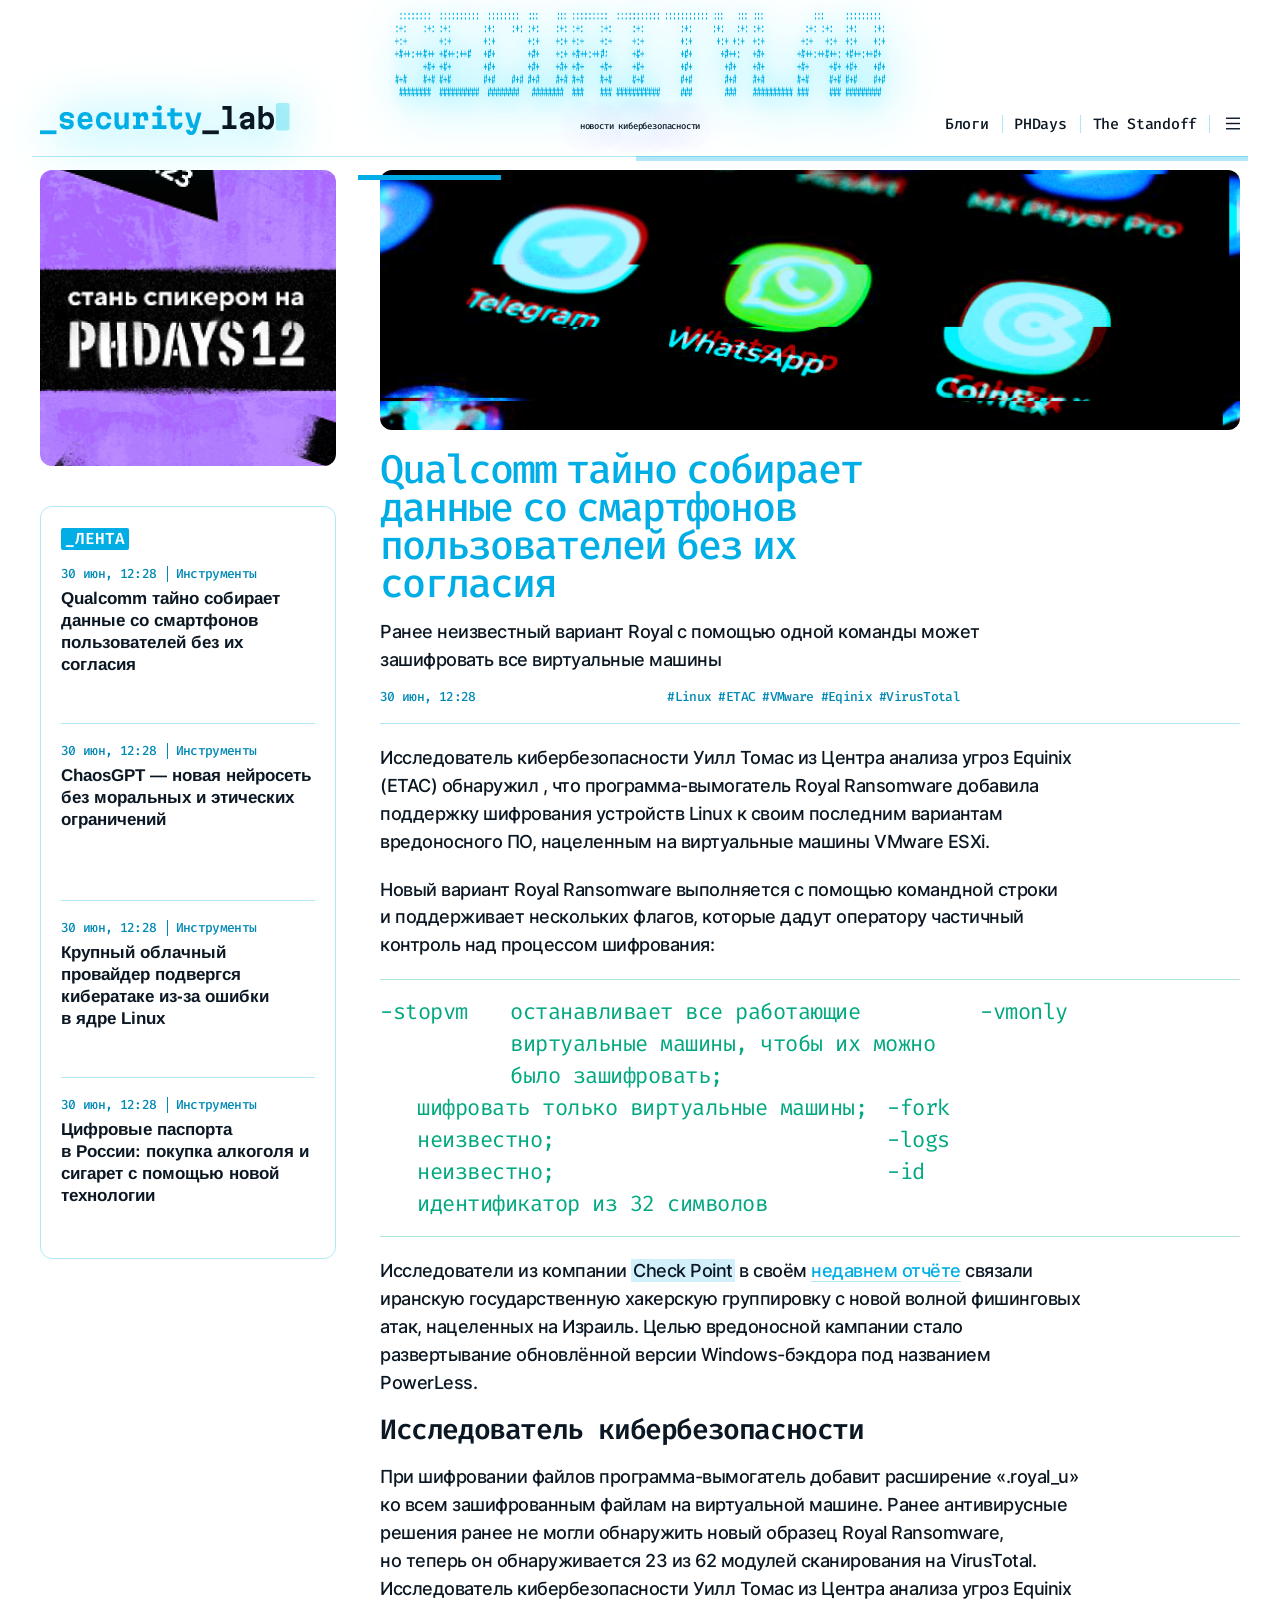
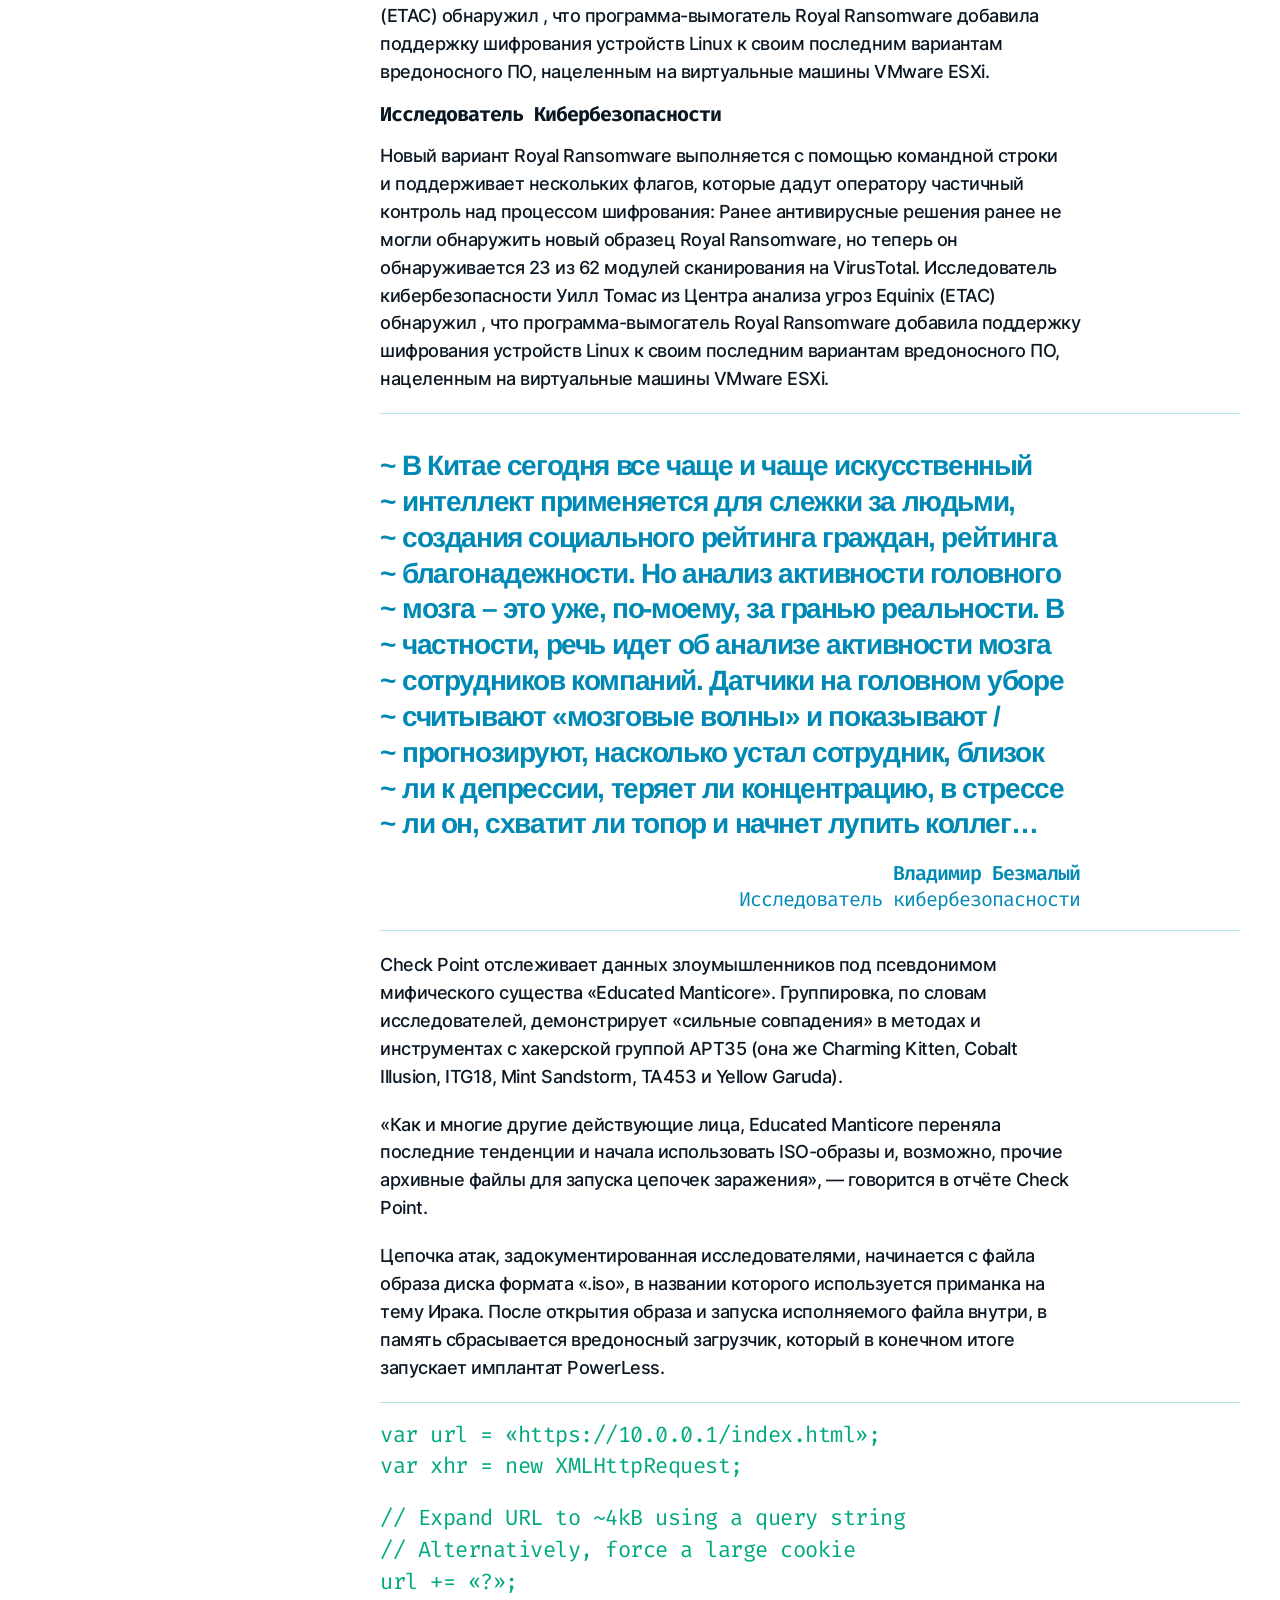
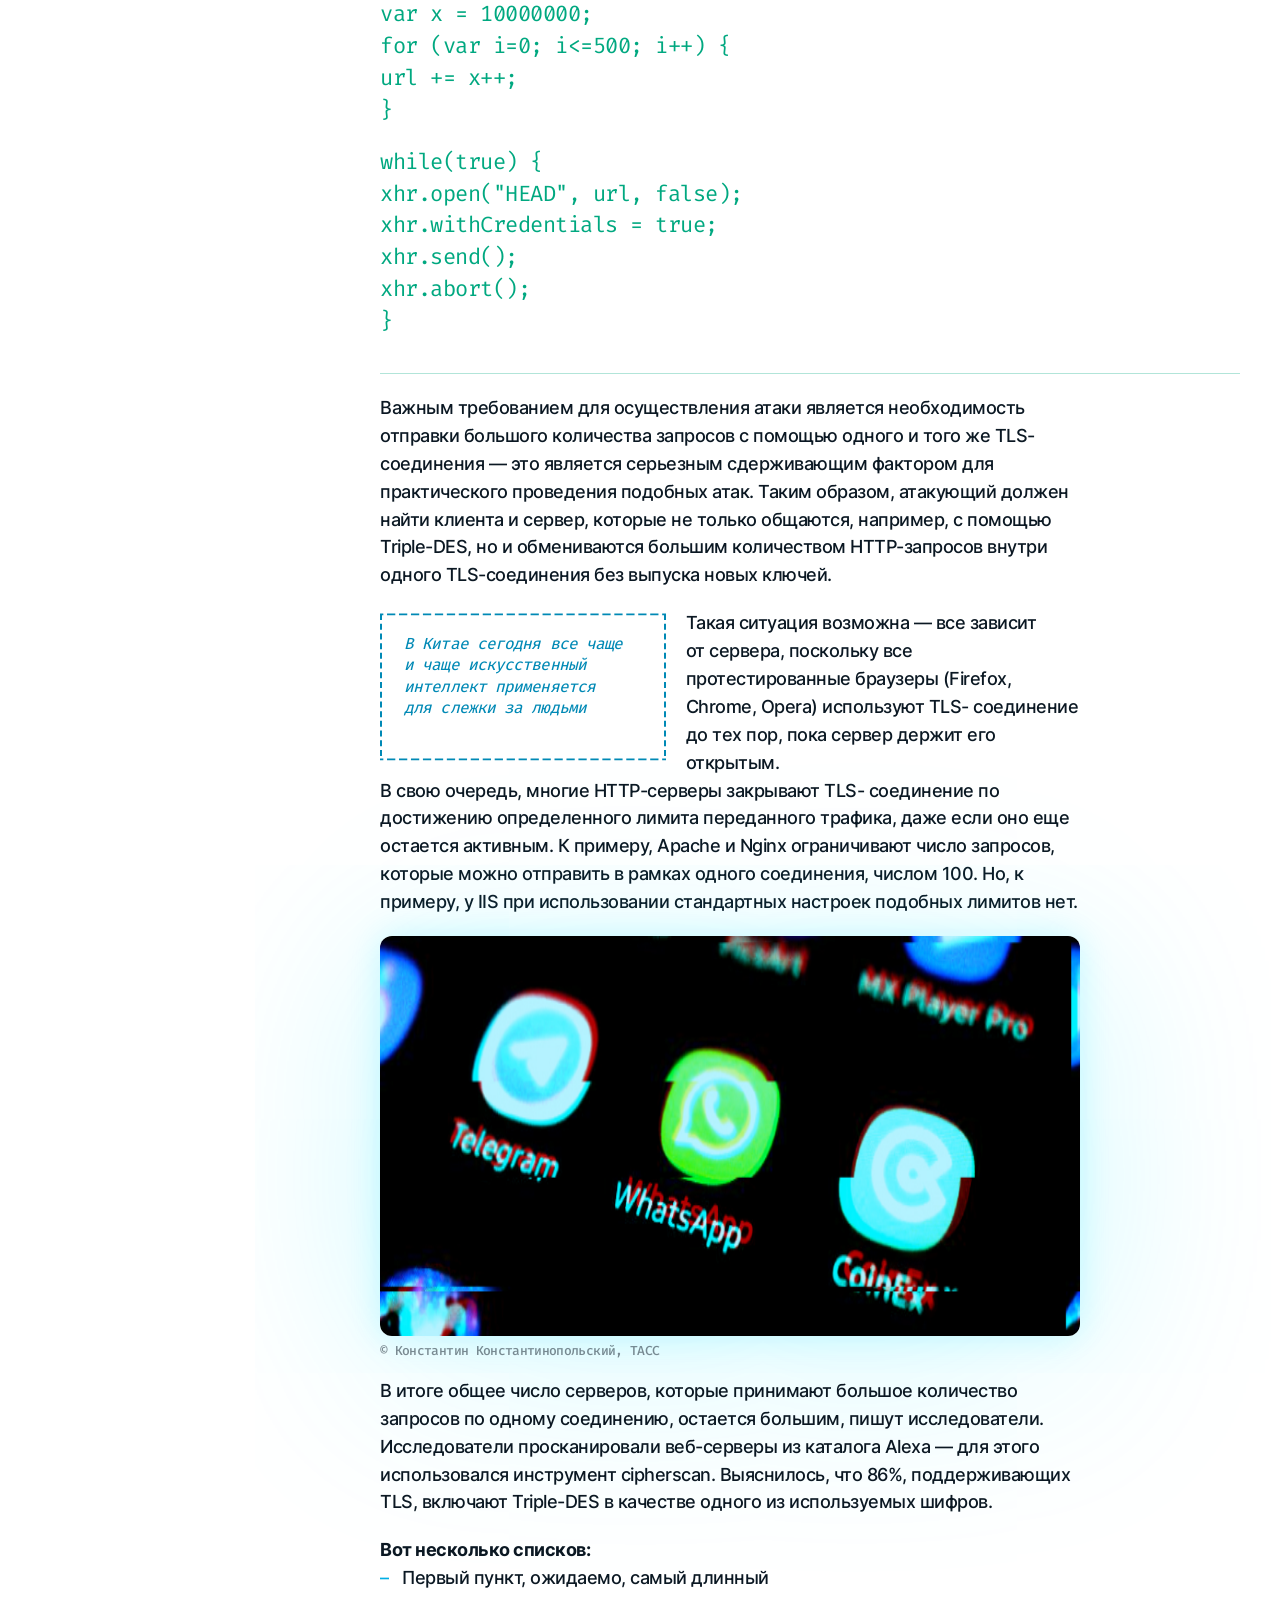
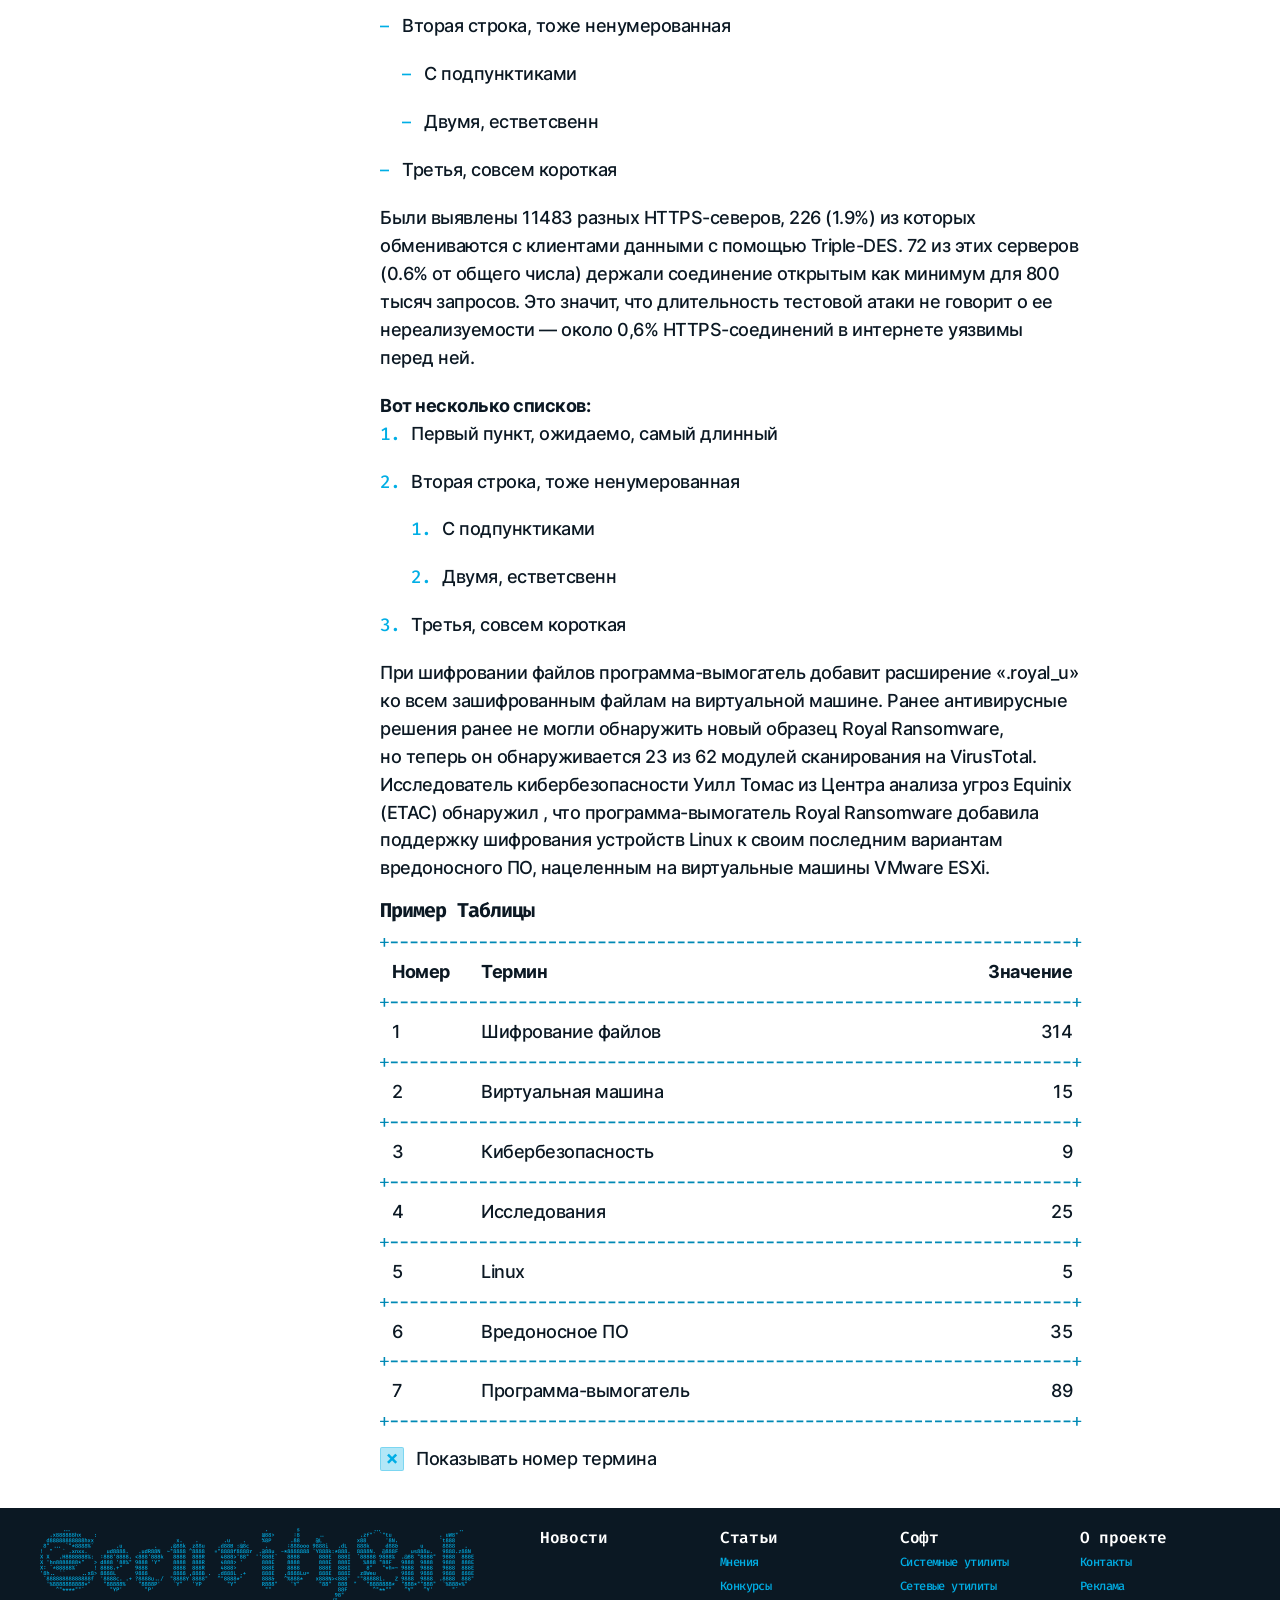
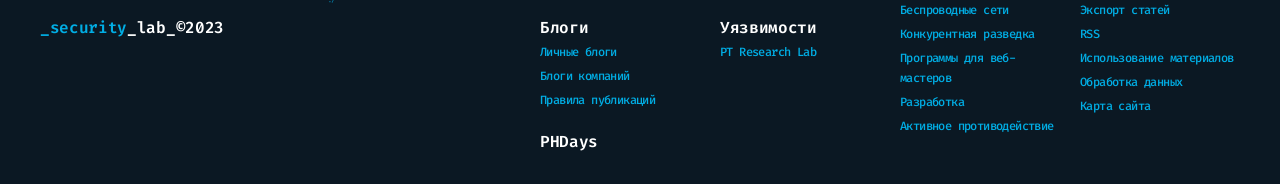
==== commit 2c000e4b: "article image" ====
--- a/article-image.html
+++ b/article-image.html
@@ -2,324 +2,350 @@
 <html lang="ru">
 
 <head>
-  <meta charset="utf-8">
-  <meta http-equiv="X-UA-Compatible" content="ie=edge">
-  <title>SecurityLab</title>
-  <!-- meta-->
-  <meta name="viewport" content="width=device-width, initial-scale=1, shrink-to-fit=no">
-  <meta name="description" content="">
-  <meta name="theme-color" content="#ffffff">
-  <!-- icon & css-->
-  <link rel="icon" href="./image/favicon.ico" sizes="any">
-  <link rel="icon" href="./image/icon.svg" type="image/svg+xml">
-  <link rel="apple-touch-icon" href="./image/apple-touch-icon.png">
-  <link rel="manifest" href="./manifest.json">
-  <link href="./assets/css/vendors.css?v=ca186b9" rel="stylesheet">
-  <link href="./assets/css/main.css?v=e735e71" rel="stylesheet">
-  <link rel="stylesheet" href="./assets/css/fonts.css">
+    <meta charset="utf-8">
+    <meta http-equiv="X-UA-Compatible" content="ie=edge">
+    <title>SecurityLab</title>
+    <!-- meta-->
+    <meta name="viewport" content="width=device-width, initial-scale=1, shrink-to-fit=no">
+    <meta name="description" content="">
+    <meta name="theme-color" content="#ffffff">
+    <!-- icon & css-->
+    <link rel="icon" href="./image/favicon.ico" sizes="any">
+    <link rel="icon" href="./image/icon.svg" type="image/svg+xml">
+    <link rel="apple-touch-icon" href="./image/apple-touch-icon.png">
+    <link rel="manifest" href="./manifest.json">
+    <link href="./assets/css/vendors.css?v=ca186b9" rel="stylesheet">
+    <link href="./assets/css/main.css?v=e735e71" rel="stylesheet">
+    <link rel="stylesheet" href="./assets/css/fonts.css">
 </head>
 
 <body>
-  <div id="app">
-    <header class="ad _fixed header-dest article-head">
-      <div class="container art-img">
-        <div class="header content art new-fix">
-          <div class="header-ascii">
-            <div class="header-ascii__art"></div>
-            <div class="header-ascii__lead">новости кибербезопасности</div>
-          </div>
-          <div class="header__block ">
-            <div class="header-logo"><a href="./" title="SecurityLab">
-                <svg>
-                  <use href="./image/logo.svg#logo"></use>
-                </svg></a></div>
-            <div class="header__group">
-              <nav class="header-menu">
-                <ul>
-                  <li><a href="./blogs.html" title="Блоги">Блоги</a></li>
-                  <li><a href="#" title="PHDays">PHDays</a></li>
-                  <li><a href="#" title="The Standoff">The Standoff</a></li>
-                </ul>
-              </nav>
-              <div class="header-menu-bar"><a href="#" data-action="open-menu" title="Открыть меню">
-                  <svg>
-                    <use href="./image/icon/menu.svg#menu"></use>
-                  </svg></a></div>
+    <div id="app">
+        <header class="ad _fixed header-dest article-head">
+            <div class="container art-img">
+                <div class="header content art new-fix">
+                    <div class="header-ascii">
+                        <div class="header-ascii__art"></div>
+                        <div class="header-ascii__lead">новости кибербезопасности</div>
+                    </div>
+                    <div class="header__block ">
+                        <div class="header-logo"><a href="./" title="SecurityLab">
+                                <svg>
+                                    <use href="./image/logo.svg#logo"></use>
+                                </svg></a></div>
+                        <div class="header__group">
+                            <nav class="header-menu">
+                                <ul>
+                                    <li><a href="./blogs.html" title="Блоги">Блоги</a></li>
+                                    <li><a href="#" title="PHDays">PHDays</a></li>
+                                    <li><a href="#" title="The Standoff">The Standoff</a></li>
+                                </ul>
+                            </nav>
+                            <div class="header-menu-bar"><a href="#" data-action="open-menu" title="Открыть меню">
+                                    <svg>
+                                        <use href="./image/icon/menu.svg#menu"></use>
+                                    </svg></a></div>
+                        </div>
+                    </div>
+                    <div class="progress-wrap">
+                        <div class="progress-bar" id="progressBar"></div>
+                    </div>
+                </div>
             </div>
-          </div>
-          <div class="progress-wrap">
-            <div class="progress-bar" id="progressBar"></div>
-          </div>
+        </header>
+        <!-- Menu-->
+        <div class="menu">
+            <div class="menu-overlay" data-action="close-menu"></div>
+            <div class="menu__container">
+                <div class="menu__head">
+                    <div class="menu__link menu__link--close"><a href="#" data-action="close-menu" title="Закрыть меню">
+                            <svg>
+                                <use href="./image/icon/close.svg#close"></use>
+                            </svg></a></div>
+                    <div class="menu__link menu__link--back"><a href="#" data-action="close-submenu" title="Назад">
+                            <svg>
+                                <use href="./image/icon/back.svg#back"></use>
+                            </svg></a></div>
+                </div>
+                <div class="menu__main">
+                    <nav class="menu-navigation">
+                        <ul class="menu-navigation__list">
+                            <li class="menu-navigation__item"><a href="#" class="menu-navigation__item__link"
+                                    title="Новости">Новости</a></li>
+                            <li class="menu-navigation__item"><a href="#" class="menu-navigation__item__link"
+                                    title="Статьи">Статьи</a></li>
+                            <li class="menu-navigation__item"><a href="#" class="menu-navigation__item__link"
+                                    title="Уязвимости">Уязвимости</a></li>
+                            <li class="menu-navigation__item"><a href="./blogs.html" class="menu-navigation__item__link"
+                                    title="Блоги">Блоги</a></li>
+                            <li class="menu-navigation__item">
+                                <a href="#" class="menu-navigation__item__link" data-action="open-submenu"
+                                    data-submenu="glossary" title="Глосарий"><span>Глосарий</span></a>
+                                <ul class="menu-navigation__submenu" data-name="glossary">
+                                    <li class="menu-navigation__item">
+                                        <a href="#" class="menu-navigation__item__link"
+                                            title="Терминология">Терминология</a>
+                                    </li>
+                                    <li class="menu-navigation__item">
+                                        <a href="#" class="menu-navigation__item__link"
+                                            title="Хакерские группировки">Хакерские
+                                            группировки</a>
+                                    </li>
+                                    <li class="menu-navigation__item">
+                                        <a href="#" class="menu-navigation__item__link"
+                                            title="Каталог софта"><span>Каталог
+                                                софта</span>
+                                        </a>
+
+                                    </li>
+                                </ul>
+                            </li>
+                        </ul>
+                    </nav>
+                    <ul class="menu-info">
+                        <li class="menu-info__item"><a href="#" title="Контакты">Контакты</a></li>
+                        <li class="menu-info__item"><a href="#" title="Реклама">Реклама</a></li>
+                        <li class="menu-info__item"><a href="#" title="Экспорт статей">Экспорт статей</a></li>
+                        <li class="menu-info__item"><a href="#" title="Карта сайта">Карта сайта</a></li>
+                    </ul>
+                    <ul class="menu-social">
+                        <li class="menu-social__item"><a href="tg://resolve?domain=SecLabNews" target="_blank"
+                                title="Телеграм">
+                                <svg>
+                                    <use href="./image/icon/telegram.svg#telegram"></use>
+                                </svg></a></li>
+                        <li class="menu-social__item"><a href=".//twitter.com/SecurityLabnews" target="_blank"
+                                title="Твиттер">
+                                <svg>
+                                    <use href="./image/icon/twitter.svg#twitter"></use>
+                                </svg></a></li>
+                        <li class="menu-social__item"><a href=".//vk.com/public47494392" target="_blank"
+                                title="ВКонтакте">
+                                <svg>
+                                    <use href="./image/icon/vk.svg#vk"></use>
+                                </svg></a></li>
+                        <li class="menu-social__item"><a href="#" title="RSS">
+                                <svg>
+                                    <use href="./image/icon/rss.svg#rss"></use>
+                                </svg></a></li>
+                    </ul>
+                </div>
+                <div class="menu-search">
+                    <form class="form menu-search__form" name="menu-search" action="./" autocomplete="off"
+                        accept-charset="utf-8">
+                        <fieldset class="form__line">
+                            <input class="form__input" type="search" name="search" required placeholder="Поиск" value=""
+                                title="Поиск">
+                            <div class="form__button">
+                                <div class="button button--search button--disabled"><a href="#" data-action="form-send"
+                                        title="Найти">Найти</a></div>
+                            </div>
+                        </fieldset>
+                    </form>
+                </div>
+            </div>
         </div>
-      </div>
-    </header>
-    <!-- Menu-->
-    <div class="menu">
-      <div class="menu-overlay" data-action="close-menu"></div>
-      <div class="menu__container">
-        <div class="menu__head">
-          <div class="menu__link menu__link--close"><a href="#" data-action="close-menu" title="Закрыть меню">
-              <svg>
-                <use href="./image/icon/close.svg#close"></use>
-              </svg></a></div>
-          <div class="menu__link menu__link--back"><a href="#" data-action="close-submenu" title="Назад">
-              <svg>
-                <use href="./image/icon/back.svg#back"></use>
-              </svg></a></div>
-        </div>
-        <div class="menu__main">
-          <nav class="menu-navigation">
-            <ul class="menu-navigation__list">
-              <li class="menu-navigation__item"><a href="#" class="menu-navigation__item__link"
-                  title="Новости">Новости</a></li>
-              <li class="menu-navigation__item"><a href="#" class="menu-navigation__item__link"
-                  title="Статьи">Статьи</a></li>
-              <li class="menu-navigation__item"><a href="#" class="menu-navigation__item__link"
-                  title="Уязвимости">Уязвимости</a></li>
-              <li class="menu-navigation__item"><a href="./blogs.html" class="menu-navigation__item__link"
-                  title="Блоги">Блоги</a></li>
-              <li class="menu-navigation__item">
-                <a href="#" class="menu-navigation__item__link" data-action="open-submenu" data-submenu="glossary"
-                  title="Глосарий"><span>Глосарий</span></a>
-                <ul class="menu-navigation__submenu" data-name="glossary">
-                  <li class="menu-navigation__item">
-                    <a href="#" class="menu-navigation__item__link" title="Терминология">Терминология</a>
-                  </li>
-                  <li class="menu-navigation__item">
-                    <a href="#" class="menu-navigation__item__link" title="Хакерские группировки">Хакерские
-                      группировки</a>
-                  </li>
-                  <li class="menu-navigation__item">
-                    <a href="#" class="menu-navigation__item__link" title="Каталог софта"><span>Каталог
-                        софта</span>
-                    </a>
-
-                  </li>
-                </ul>
-              </li>
-            </ul>
-          </nav>
-          <ul class="menu-info">
-            <li class="menu-info__item"><a href="#" title="Контакты">Контакты</a></li>
-            <li class="menu-info__item"><a href="#" title="Реклама">Реклама</a></li>
-            <li class="menu-info__item"><a href="#" title="Экспорт статей">Экспорт статей</a></li>
-            <li class="menu-info__item"><a href="#" title="Карта сайта">Карта сайта</a></li>
-          </ul>
-          <ul class="menu-social">
-            <li class="menu-social__item"><a href="tg://resolve?domain=SecLabNews" target="_blank" title="Телеграм">
-                <svg>
-                  <use href="./image/icon/telegram.svg#telegram"></use>
-                </svg></a></li>
-            <li class="menu-social__item"><a href=".//twitter.com/SecurityLabnews" target="_blank" title="Твиттер">
-                <svg>
-                  <use href="./image/icon/twitter.svg#twitter"></use>
-                </svg></a></li>
-            <li class="menu-social__item"><a href=".//vk.com/public47494392" target="_blank" title="ВКонтакте">
-                <svg>
-                  <use href="./image/icon/vk.svg#vk"></use>
-                </svg></a></li>
-            <li class="menu-social__item"><a href="#" title="RSS">
-                <svg>
-                  <use href="./image/icon/rss.svg#rss"></use>
-                </svg></a></li>
-          </ul>
-        </div>
-        <div class="menu-search">
-          <form class="form menu-search__form" name="menu-search" action="./" autocomplete="off" accept-charset="utf-8">
-            <fieldset class="form__line">
-              <input class="form__input" type="search" name="search" required placeholder="Поиск" value=""
-                title="Поиск">
-              <div class="form__button">
-                <div class="button button--search button--disabled"><a href="#" data-action="form-send"
-                    title="Найти">Найти</a></div>
-              </div>
-            </fieldset>
-          </form>
-        </div>
-      </div>
-    </div>
-    <!-- Menu end-->
-    <main>
-      <section id="article">
-        <div class="container">
-          <div class="article content">
-            <aside class="article__sidebar">
-              <div class="sidebar-wrap" id="sidebar">
-                <div class="article__banner article__banner--small"><a href="#" target="_blank"
-                    title="Стань спикером на PHDAYS12"><img src="./image/banner/phdays12.jpg"
-                      srcset="./image/banner/phdays12@2x.jpg 2x" loading="lazy" alt="PHDAYS12"></a></div>
-                <div class="article-feed slider">
-                  <div class="article-feed__title">
-                    <h2><span>_Лента</span></h2>
-                  </div>
-                  <div class="article-feed-list swiper-wrapper">
-                    <article class="article-feed-list__item swiper-slide">
-                      <div class="article-feed-list__head">
-                        <time class="article-feed-list__date" datetime="2023-06-30">30 июн, 12:28</time>
-                        <div class="article-feed-list__rubric"><a href="#" title="Инструменты">Инструменты</a></div>
-                      </div>
-                      <div class="article-feed-list__title">
-                        <a href="./article.html"
-                          title="Qualcomm тайно собирает данные со смартфонов пользователей без их согласия">
-                          <h4>Qualcomm тайно собирает данные со смартфонов пользователей без их согласия</h4>
-
-                        </a>
-                      </div>
-                    </article>
-                    <article class="article-feed-list__item swiper-slide">
-                      <div class="article-feed-list__head">
-                        <time class="article-feed-list__date" datetime="2023-06-30">30 июн, 12:28</time>
-                        <div class="article-feed-list__rubric"><a href="#" title="Инструменты">Инструменты</a></div>
-                      </div>
-                      <div class="article-feed-list__title"><a href="./article.html"
-                          title="ChaosGPT — новая нейросеть без моральных и этических ограничений">
-                          <h4>ChaosGPT — новая нейросеть без моральных и этических ограничений</h4>
-                        </a></div>
-                    </article>
-                    <article class="article-feed-list__item swiper-slide">
-                      <div class="article-feed-list__head">
-                        <time class="article-feed-list__date" datetime="2023-06-30">30 июн, 12:28</time>
-                        <div class="article-feed-list__rubric"><a href="#" title="Инструменты">Инструменты</a></div>
-                      </div>
-                      <div class="article-feed-list__title"><a href="./article.html"
-                          title="Крупный облачный провайдер подвергся кибератаке из-за ошибки в ядре Linux">
-                          <h4>Крупный облачный провайдер подвергся кибератаке из-за ошибки в ядре Linux</h4>
-                        </a></div>
-                    </article>
-                    <article class="article-feed-list__item swiper-slide">
-                      <div class="article-feed-list__head">
-                        <time class="article-feed-list__date" datetime="2023-06-30">30 июн, 12:28</time>
-                        <div class="article-feed-list__rubric"><a href="#" title="Инструменты">Инструменты</a></div>
-                      </div>
-                      <div class="article-feed-list__title"><a href="./article.html"
-                          title="Цифровые паспорта в России: покупка алкоголя и сигарет с помощью новой технологии">
-                          <h4>Цифровые паспорта в России: покупка алкоголя и сигарет с помощью новой технологии</h4>
-                        </a></div>
-                    </article>
-                  </div>
-                </div>
-              </div>
-            </aside>
-            <article class="article__main" id="main_content">
-              <div class="article__head">
-                <div class="article__image">
-                  <picture>
-                    <source srcset="./image/article/4.m.jpg, /image/article/4@2x.jpg" media="(max-width: 991px)"
-                      type="image/jpeg"><img src="./image/article/4.jpg" srcset="./image/article/4@2x.jpg"
-                      loading="eager" alt="Qualcomm тайно собирает данные со смартфонов пользователей без их согласия">
-                  </picture>
-                </div>
-                <div class="article__title">
-                  <h1>
-                    <span class="animation-decode animation-decode--blue deskn">Qualcomm тайно собирает данные со
-                      смартфонов
-                      пользователей без их согласия</span>
-                    <div class="decode-text">
-                      <div class="text-animation">Q</div>
-                      <div class="text-animation">u</div>
-                      <div class="text-animation">a</div>
-                      <div class="text-animation">l</div>
-                      <div class="text-animation">c</div>
-                      <div class="text-animation">o</div>
-                      <div class="text-animation">m</div>
-                      <div class="text-animation">m</div>
-                      <div class="space"></div>
-
-                      <div class="text-animation">т</div>
-                      <div class="text-animation">а</div>
-                      <div class="text-animation">й</div>
-                      <div class="text-animation">н</div>
-                      <div class="text-animation">о</div>
-                      <div class="space"></div>
-
-                      <div class="text-animation">с</div>
-                      <div class="text-animation">о</div>
-                      <div class="text-animation">б</div>
-                      <div class="text-animation">и</div>
-                      <div class="text-animation">р</div>
-                      <div class="text-animation">а</div>
-                      <div class="text-animation">е</div>
-                      <div class="text-animation">т</div>
-                      <div class="space max-space-mob mbh"></div>
-                      <div class="text-animation">д</div>
-                      <div class="text-animation">а</div>
-                      <div class="text-animation">н</div>
-                      <div class="text-animation">н</div>
-                      <div class="text-animation">ы</div>
-                      <div class="text-animation">е</div>
-                      <div class="space "></div>
-                      <div class="text-animation">с</div>
-                      <div class="text-animation">о</div>
-                      <div class="space"></div>
-                      <div class="text-animation">с</div>
-                      <div class="text-animation">м</div>
-                      <div class="text-animation">а</div>
-                      <div class="text-animation">р</div>
-                      <div class="text-animation">т</div>
-                      <div class="text-animation">ф</div>
-                      <div class="text-animation">о</div>
-                      <div class="text-animation">н</div>
-                      <div class="text-animation">о</div>
-                      <div class="text-animation">в</div>
-                      <div class="space max-space-mob mbh"></div>
-                      <div class="text-animation">п</div>
-                      <div class="text-animation">о</div>
-                      <div class="text-animation">л</div>
-                      <div class="text-animation">ь</div>
-                      <div class="text-animation">з</div>
-                      <div class="text-animation">о</div>
-                      <div class="text-animation">в</div>
-                      <div class="text-animation">а</div>
-                      <div class="text-animation">т</div>
-                      <div class="text-animation">е</div>
-                      <div class="text-animation">л</div>
-                      <div class="text-animation">е</div>
-                      <div class="text-animation">й</div>
-                      <div class="space"></div>
-                      <div class="text-animation">б</div>
-                      <div class="text-animation">е</div>
-                      <div class="text-animation">з</div>
-                      <div class="space  "></div>
-                      <div class="text-animation">и</div>
-                      <div class="text-animation">х</div>
-                      <div class="space mbh"></div>
-                      <div class="text-animation">с</div>
-                      <div class="text-animation">о</div>
-                      <div class="text-animation">г</div>
-                      <div class="text-animation">л</div>
-                      <div class="text-animation">а</div>
-                      <div class="text-animation">с</div>
-                      <div class="text-animation">и</div>
-                      <div class="text-animation">я</div>
-                    </div>
-                  </h1>
-                </div>
-                <div class="article__preview">
-                  <p>Ранее неизвестный вариант Royal с помощью одной команды может зашифровать все виртуальные машины
-                  </p>
-                </div>
-              </div>
-              <div class="article__details">
-                <time class="article__date" datetime="2023-06-30">30 июн, 12:28</time>
-                <ul class="article-tags">
-                  <li class="article-tags__link"><a href="#" title="Новости">Новости</a></li>
-                  <li class="article-tags__tag"><a href="#" title="#Linux">#Linux</a></li>
-                  <li class="article-tags__tag"><a href="#" title="#ETAC">#ETAC</a></li>
-                  <li class="article-tags__tag"><a href="#" title="#VMware">#VMware</a></li>
-                  <li class="article-tags__tag"><a href="#" title="#Eqinix">#Eqinix</a></li>
-                  <li class="article-tags__tag"><a href="#" title="#VirusTotal">#VirusTotal</a></li>
-                </ul>
-              </div>
-              <div class="article__body article__body-new">
-                <p>Исследователь кибербезопасности Уилл Томас из Центра анализа угроз Equinix
-                  (ETAC) обнаружил , что
-                  программа-вымогатель Royal Ransomware добавила поддержку шифрования устройств Linux к своим
-                  последним вариантам вредоносного ПО, нацеленным на виртуальные машины VMware ESXi.</p>
-                <p>Новый вариант Royal Ransomware выполняется с помощью командной строки
-                  и поддерживает нескольких
-                  флагов, которые дадут оператору частичный контроль над процессом шифрования:</p>
-
-                <code>
+        <!-- Menu end-->
+        <main>
+            <section id="article">
+                <div class="container">
+                    <div class="article content">
+                        <aside class="article__sidebar">
+                            <div class="sidebar-wrap" id="sidebar">
+                                <div class="article__banner article__banner--small"><a href="#" target="_blank"
+                                        title="Стань спикером на PHDAYS12"><img src="./image/banner/phdays12.jpg"
+                                            srcset="./image/banner/phdays12@2x.jpg 2x" loading="lazy"
+                                            alt="PHDAYS12"></a></div>
+                                <div class="article-feed slider">
+                                    <div class="article-feed__title">
+                                        <h2><span>_Лента</span></h2>
+                                    </div>
+                                    <div class="article-feed-list swiper-wrapper">
+                                        <article class="article-feed-list__item swiper-slide">
+                                            <div class="article-feed-list__head">
+                                                <time class="article-feed-list__date" datetime="2023-06-30">30 июн,
+                                                    12:28</time>
+                                                <div class="article-feed-list__rubric"><a href="#"
+                                                        title="Инструменты">Инструменты</a></div>
+                                            </div>
+                                            <div class="article-feed-list__title">
+                                                <a href="./article.html"
+                                                    title="Qualcomm тайно собирает данные со смартфонов пользователей без их согласия">
+                                                    <h4>Qualcomm тайно собирает данные со смартфонов пользователей без
+                                                        их согласия</h4>
+
+                                                </a>
+                                            </div>
+                                        </article>
+                                        <article class="article-feed-list__item swiper-slide">
+                                            <div class="article-feed-list__head">
+                                                <time class="article-feed-list__date" datetime="2023-06-30">30 июн,
+                                                    12:28</time>
+                                                <div class="article-feed-list__rubric"><a href="#"
+                                                        title="Инструменты">Инструменты</a></div>
+                                            </div>
+                                            <div class="article-feed-list__title"><a href="./article.html"
+                                                    title="ChaosGPT — новая нейросеть без моральных и этических ограничений">
+                                                    <h4>ChaosGPT — новая нейросеть без моральных и этических ограничений
+                                                    </h4>
+                                                </a></div>
+                                        </article>
+                                        <article class="article-feed-list__item swiper-slide">
+                                            <div class="article-feed-list__head">
+                                                <time class="article-feed-list__date" datetime="2023-06-30">30 июн,
+                                                    12:28</time>
+                                                <div class="article-feed-list__rubric"><a href="#"
+                                                        title="Инструменты">Инструменты</a></div>
+                                            </div>
+                                            <div class="article-feed-list__title"><a href="./article.html"
+                                                    title="Крупный облачный провайдер подвергся кибератаке из-за ошибки в ядре Linux">
+                                                    <h4>Крупный облачный провайдер подвергся кибератаке из-за ошибки
+                                                        в ядре Linux</h4>
+                                                </a></div>
+                                        </article>
+                                        <article class="article-feed-list__item swiper-slide">
+                                            <div class="article-feed-list__head">
+                                                <time class="article-feed-list__date" datetime="2023-06-30">30 июн,
+                                                    12:28</time>
+                                                <div class="article-feed-list__rubric"><a href="#"
+                                                        title="Инструменты">Инструменты</a></div>
+                                            </div>
+                                            <div class="article-feed-list__title"><a href="./article.html"
+                                                    title="Цифровые паспорта в России: покупка алкоголя и сигарет с помощью новой технологии">
+                                                    <h4>Цифровые паспорта в России: покупка алкоголя и сигарет с помощью
+                                                        новой технологии</h4>
+                                                </a></div>
+                                        </article>
+                                    </div>
+                                </div>
+                            </div>
+                        </aside>
+                        <article class="article__main" id="main_content">
+                            <div class="article__head">
+                                <div class="article__image">
+                                    <picture>
+                                        <source srcset="./image/article/4.m.jpg, /image/article/4@2x.jpg"
+                                            media="(max-width: 991px)" type="image/jpeg"><img
+                                            src="./image/article/4.jpg" srcset="./image/article/4@2x.jpg"
+                                            loading="eager"
+                                            alt="Qualcomm тайно собирает данные со смартфонов пользователей без их согласия">
+                                    </picture>
+                                </div>
+                                <div class="article__title">
+                                    <h1>
+                                        <span class="animation-decode animation-decode--blue deskn">Qualcomm тайно
+                                            собирает данные со
+                                            смартфонов
+                                            пользователей без их согласия</span>
+                                        <div class="decode-text">
+                                            <div class="text-animation">Q</div>
+                                            <div class="text-animation">u</div>
+                                            <div class="text-animation">a</div>
+                                            <div class="text-animation">l</div>
+                                            <div class="text-animation">c</div>
+                                            <div class="text-animation">o</div>
+                                            <div class="text-animation">m</div>
+                                            <div class="text-animation">m</div>
+                                            <div class="space"></div>
+
+                                            <div class="text-animation">т</div>
+                                            <div class="text-animation">а</div>
+                                            <div class="text-animation">й</div>
+                                            <div class="text-animation">н</div>
+                                            <div class="text-animation">о</div>
+                                            <div class="space"></div>
+
+                                            <div class="text-animation">с</div>
+                                            <div class="text-animation">о</div>
+                                            <div class="text-animation">б</div>
+                                            <div class="text-animation">и</div>
+                                            <div class="text-animation">р</div>
+                                            <div class="text-animation">а</div>
+                                            <div class="text-animation">е</div>
+                                            <div class="text-animation">т</div>
+                                            <div class="space max-space-mob mbh"></div>
+                                            <div class="text-animation">д</div>
+                                            <div class="text-animation">а</div>
+                                            <div class="text-animation">н</div>
+                                            <div class="text-animation">н</div>
+                                            <div class="text-animation">ы</div>
+                                            <div class="text-animation">е</div>
+                                            <div class="space "></div>
+                                            <div class="text-animation">с</div>
+                                            <div class="text-animation">о</div>
+                                            <div class="space"></div>
+                                            <div class="text-animation">с</div>
+                                            <div class="text-animation">м</div>
+                                            <div class="text-animation">а</div>
+                                            <div class="text-animation">р</div>
+                                            <div class="text-animation">т</div>
+                                            <div class="text-animation">ф</div>
+                                            <div class="text-animation">о</div>
+                                            <div class="text-animation">н</div>
+                                            <div class="text-animation">о</div>
+                                            <div class="text-animation">в</div>
+                                            <div class="space max-space-mob mbh"></div>
+                                            <div class="text-animation">п</div>
+                                            <div class="text-animation">о</div>
+                                            <div class="text-animation">л</div>
+                                            <div class="text-animation">ь</div>
+                                            <div class="text-animation">з</div>
+                                            <div class="text-animation">о</div>
+                                            <div class="text-animation">в</div>
+                                            <div class="text-animation">а</div>
+                                            <div class="text-animation">т</div>
+                                            <div class="text-animation">е</div>
+                                            <div class="text-animation">л</div>
+                                            <div class="text-animation">е</div>
+                                            <div class="text-animation">й</div>
+                                            <div class="space"></div>
+                                            <div class="text-animation">б</div>
+                                            <div class="text-animation">е</div>
+                                            <div class="text-animation">з</div>
+                                            <div class="space  "></div>
+                                            <div class="text-animation">и</div>
+                                            <div class="text-animation">х</div>
+                                            <div class="space mbh"></div>
+                                            <div class="text-animation">с</div>
+                                            <div class="text-animation">о</div>
+                                            <div class="text-animation">г</div>
+                                            <div class="text-animation">л</div>
+                                            <div class="text-animation">а</div>
+                                            <div class="text-animation">с</div>
+                                            <div class="text-animation">и</div>
+                                            <div class="text-animation">я</div>
+                                        </div>
+                                    </h1>
+                                </div>
+                                <div class="article__preview">
+                                    <p>Ранее неизвестный вариант Royal с помощью одной команды может зашифровать все
+                                        виртуальные машины
+                                    </p>
+                                </div>
+                            </div>
+                            <div class="article__details">
+                                <time class="article__date" datetime="2023-06-30">30 июн, 12:28</time>
+                                <ul class="article-tags">
+                                    <li class="article-tags__link"><a href="#" title="Новости">Новости</a></li>
+                                    <li class="article-tags__tag"><a href="#" title="#Linux">#Linux</a></li>
+                                    <li class="article-tags__tag"><a href="#" title="#ETAC">#ETAC</a></li>
+                                    <li class="article-tags__tag"><a href="#" title="#VMware">#VMware</a></li>
+                                    <li class="article-tags__tag"><a href="#" title="#Eqinix">#Eqinix</a></li>
+                                    <li class="article-tags__tag"><a href="#" title="#VirusTotal">#VirusTotal</a></li>
+                                </ul>
+                            </div>
+                            <div class="article__body article__body-new">
+                                <p>Исследователь кибербезопасности Уилл Томас из Центра анализа угроз Equinix
+                                    (ETAC) обнаружил , что
+                                    программа-вымогатель Royal Ransomware добавила поддержку шифрования устройств Linux
+                                    к своим
+                                    последним вариантам вредоносного ПО, нацеленным на виртуальные машины VMware ESXi.
+                                </p>
+                                <p>Новый вариант Royal Ransomware выполняется с помощью командной строки
+                                    и поддерживает нескольких
+                                    флагов, которые дадут оператору частичный контроль над процессом шифрования:</p>
+
+                                <code>
 
                   <span>-stopvm</span><span>останавливает все работающие виртуальные машины, чтобы их можно было зашифровать;</span>
 
@@ -331,100 +357,122 @@
 
                 </code>
 
-                <div class="article__text">
-                  <div class="p">
-                    Исследователи из компании
-                    <div class="wiki" title="Check Point"><span>Check Point</span>
-                      <div class="wiki-tooltip">
-                        <p>ChatGPT — это чат-бот, который работает на
-                          модели искусственного
-                          интеллекта GPT (Generative Pre-trained Transformer), разработанной
-                          компанией OpenAI. </p>
-                        <p>Модель обучена на большом объёме текстовых
-                          данных и
-                          предназначена для генерации человекоподобных ответов на заданные
-                          вопросы или фразы.ChatGPT
-                          всегда старается понять контекст вопроса и сгенерировать подходящий
-                          ответ. Чат-бот способен
-                          генерировать текст в различных стилях и тематиках, может
-                          использоваться в различных сферах
-                          и областях для облегчения рутинных или даже творческих задач,
-                          выполняемых человеком.</p>
-
-
-                        <a href="#" target="_blank" title="Прейти к статье">Прейти к статье</a>
-
-                      </div>
-                    </div>
-                    в своём <a href="#" title="">недавнем отчёте</a> связали иранскую государственную хакерскую
-                    группировку с новой волной фишинговых атак, нацеленных на Израиль. Целью вредоносной кампании стало
-                    развертывание обновлённой версии Windows-бэкдора под названием PowerLess.
-                  </div>
-                </div>
-
-                <h2>Исследователь кибербезопасности</h2>
-
-
-                <p>
-                  При шифровании файлов программа-вымогатель добавит расширение «.royal_u» ко
-                  всем зашифрованным
-                  файлам на виртуальной машине. Ранее антивирусные решения ранее не могли обнаружить новый образец
-                  Royal Ransomware, но теперь он обнаруживается 23 из 62 модулей сканирования на VirusTotal.
-                  Исследователь кибербезопасности Уилл Томас из Центра анализа угроз Equinix (ETAC) обнаружил , что
-                  программа-вымогатель Royal Ransomware добавила поддержку шифрования устройств Linux к своим
-                  последним вариантам вредоносного ПО, нацеленным на виртуальные машины VMware ESXi.</p>
-
-
-                <h3>Исследователь кибербезопасности</h3>
-
-
-                <p>Новый вариант Royal Ransomware выполняется с помощью командной строки
-                  и поддерживает нескольких
-                  флагов, которые дадут оператору частичный контроль над процессом шифрования: Ранее антивирусные
-                  решения ранее не могли обнаружить новый образец Royal Ransomware, но теперь он обнаруживается 23 из
-                  62 модулей сканирования на VirusTotal. Исследователь кибербезопасности Уилл Томас из Центра анализа
-                  угроз Equinix (ETAC) обнаружил , что программа-вымогатель Royal Ransomware добавила поддержку
-                  шифрования устройств Linux к своим последним вариантам вредоносного ПО, нацеленным на виртуальные
-                  машины VMware ESXi.</p>
-
-                <quote>
-                  <blockquote>
-                    <p>
-                      ~<br>~<br>~<br>~<br>~<br>~<br>~<br>~<br>~<br>~<br>~<br>~<br>~<br>~<br>~<br>~<br>~<br>~<br>~<br>~<br>~<br>~<br>~<br>~<br>~<br>~<br>~<br>~<br>~<br>~<br>~<br>~<br>~<br>~<br>~<br>~<br>~<br>~<br>~<br>~<br>~<br>~
-                    </p>
-                    <p>В Китае сегодня все чаще и чаще искусственный интеллект применяется для слежки за людьми,
-                      создания социального рейтинга граждан, рейтинга благонадежности. Но анализ активности головного
-                      мозга – это уже, по-моему, за гранью реальности.
-                      В частности, речь идет об анализе активности мозга сотрудников компаний. Датчики на головном уборе
-                      считывают «мозговые волны» и показывают / прогнозируют, насколько устал сотрудник, близок ли к
-                      депрессии, теряет ли концентрацию, в стрессе ли он, схватит ли топор и начнет лупить коллег…
-                    </p>
-                  </blockquote>
-
-
-                  <h5>Владимир Безмалый</h5>
-                  <span>Исследователь кибербезопасности</span>
-
-
-                </quote>
-
-                <p>Check Point отслеживает данных злоумышленников под псевдонимом мифического
-                  существа «Educated
-                  Manticore». Группировка, по словам исследователей, демонстрирует «сильные совпадения» в методах и
-                  инструментах с хакерской группой APT35 (она же Charming Kitten, Cobalt Illusion, ITG18, Mint
-                  Sandstorm, TA453 и Yellow Garuda).</p>
-                <p>«Как и многие другие действующие лица, Educated Manticore переняла
-                  последние тенденции и начала
-                  использовать ISO-образы и, возможно, прочие архивные файлы для запуска цепочек заражения», —
-                  говорится в отчёте Check Point.</p>
-                <p>Цепочка атак, задокументированная исследователями, начинается с файла
-                  образа диска формата «.iso»,
-                  в названии которого используется приманка на тему Ирака. После открытия образа и запуска
-                  исполняемого файла внутри, в память сбрасывается вредоносный загрузчик, который в конечном итоге
-                  запускает имплантат PowerLess.</p>
-
-
-                <code>
+                                <div class="article__text">
+                                    <div class="p">
+                                        Исследователи из компании
+                                        <div class="wiki" title="Check Point"><span>Check Point</span>
+                                            <div class="wiki-tooltip">
+                                                <p>ChatGPT — это чат-бот, который работает на
+                                                    модели искусственного
+                                                    интеллекта GPT (Generative Pre-trained Transformer), разработанной
+                                                    компанией OpenAI. </p>
+                                                <p>Модель обучена на большом объёме текстовых
+                                                    данных и
+                                                    предназначена для генерации человекоподобных ответов на заданные
+                                                    вопросы или фразы.ChatGPT
+                                                    всегда старается понять контекст вопроса и сгенерировать подходящий
+                                                    ответ. Чат-бот способен
+                                                    генерировать текст в различных стилях и тематиках, может
+                                                    использоваться в различных сферах
+                                                    и областях для облегчения рутинных или даже творческих задач,
+                                                    выполняемых человеком.</p>
+
+
+                                                <a href="#" target="_blank" title="Прейти к статье">Прейти к статье</a>
+
+                                            </div>
+                                        </div>
+                                        в своём <a href="#" title="">недавнем отчёте</a> связали иранскую
+                                        государственную хакерскую
+                                        группировку с новой волной фишинговых атак, нацеленных на Израиль. Целью
+                                        вредоносной кампании стало
+                                        развертывание обновлённой версии Windows-бэкдора под названием PowerLess.
+                                    </div>
+                                </div>
+
+                                <h2>Исследователь кибербезопасности</h2>
+
+
+                                <p>
+                                    При шифровании файлов программа-вымогатель добавит расширение «.royal_u» ко
+                                    всем зашифрованным
+                                    файлам на виртуальной машине. Ранее антивирусные решения ранее не могли обнаружить
+                                    новый образец
+                                    Royal Ransomware, но теперь он обнаруживается 23 из 62 модулей сканирования на
+                                    VirusTotal.
+                                    Исследователь кибербезопасности Уилл Томас из Центра анализа угроз Equinix (ETAC)
+                                    обнаружил , что
+                                    программа-вымогатель Royal Ransomware добавила поддержку шифрования устройств Linux
+                                    к своим
+                                    последним вариантам вредоносного ПО, нацеленным на виртуальные машины VMware ESXi.
+                                </p>
+
+
+                                <h3>Исследователь кибербезопасности</h3>
+
+
+                                <p>Новый вариант Royal Ransomware выполняется с помощью командной строки
+                                    и поддерживает нескольких
+                                    флагов, которые дадут оператору частичный контроль над процессом шифрования: Ранее
+                                    антивирусные
+                                    решения ранее не могли обнаружить новый образец Royal Ransomware, но теперь он
+                                    обнаруживается 23 из
+                                    62 модулей сканирования на VirusTotal. Исследователь кибербезопасности Уилл Томас из
+                                    Центра анализа
+                                    угроз Equinix (ETAC) обнаружил , что программа-вымогатель Royal Ransomware добавила
+                                    поддержку
+                                    шифрования устройств Linux к своим последним вариантам вредоносного ПО, нацеленным
+                                    на виртуальные
+                                    машины VMware ESXi.</p>
+
+                                <quote>
+                                    <blockquote>
+                                        <p>
+                                            ~<br>~<br>~<br>~<br>~<br>~<br>~<br>~<br>~<br>~<br>~<br>~<br>~<br>~<br>~<br>~<br>~<br>~<br>~<br>~<br>~<br>~<br>~<br>~<br>~<br>~<br>~<br>~<br>~<br>~<br>~<br>~<br>~<br>~<br>~<br>~<br>~<br>~<br>~<br>~<br>~<br>~
+                                        </p>
+                                        <p>В Китае сегодня все чаще и чаще искусственный интеллект применяется для
+                                            слежки за людьми,
+                                            создания социального рейтинга граждан, рейтинга благонадежности. Но анализ
+                                            активности головного
+                                            мозга – это уже, по-моему, за гранью реальности.
+                                            В частности, речь идет об анализе активности мозга сотрудников компаний.
+                                            Датчики на головном уборе
+                                            считывают «мозговые волны» и показывают / прогнозируют, насколько устал
+                                            сотрудник, близок ли к
+                                            депрессии, теряет ли концентрацию, в стрессе ли он, схватит ли топор
+                                            и начнет лупить коллег…
+                                        </p>
+                                    </blockquote>
+
+
+                                    <h5>Владимир Безмалый</h5>
+                                    <span>Исследователь кибербезопасности</span>
+
+
+                                </quote>
+
+                                <p>Check Point отслеживает данных злоумышленников под псевдонимом мифического
+                                    существа «Educated
+                                    Manticore». Группировка, по словам исследователей, демонстрирует «сильные
+                                    совпадения» в методах и
+                                    инструментах с хакерской группой APT35 (она же Charming Kitten, Cobalt Illusion,
+                                    ITG18, Mint
+                                    Sandstorm, TA453 и Yellow Garuda).</p>
+                                <p>«Как и многие другие действующие лица, Educated Manticore переняла
+                                    последние тенденции и начала
+                                    использовать ISO-образы и, возможно, прочие архивные файлы для запуска цепочек
+                                    заражения», —
+                                    говорится в отчёте Check Point.</p>
+                                <p>Цепочка атак, задокументированная исследователями, начинается с файла
+                                    образа диска формата «.iso»,
+                                    в названии которого используется приманка на тему Ирака. После открытия образа и
+                                    запуска
+                                    исполняемого файла внутри, в память сбрасывается вредоносный загрузчик, который в
+                                    конечном итоге
+                                    запускает имплантат PowerLess.</p>
+
+
+                                <code>
                     <p>
                       var url = &laquo;https://10.0.0.1/index.html&raquo;;<br>
 var xhr = new XMLHttpRequest;
@@ -449,271 +497,294 @@
                   </code>
 
 
-                <p>Важным требованием для осуществления атаки является необходимость отправки
-                  большого количества
-                  запросов с помощью одного и того же TLS-соединения — это является серьезным сдерживающим фактором
-                  для практического проведения подобных атак. Таким образом, атакующий должен найти клиента и сервер,
-                  которые не только общаются, например, с помощью Triple-DES, но и обмениваются большим количеством
-                  HTTP-запросов внутри одного TLS-соединения без выпуска новых ключей.</p>
-
-
-                <em>
-                  <span>
-                    В Китае сегодня все чаще и чаще искусственный интеллект применяется
-                    для слежки за людьми
-                    <img src="image/qote-bg.svg">
-                    <p>
-                      //<br>
-                      //<br>
-                      //<br>
-                      //<br>
-                      //<br>
-                      //<br>
-                      //<br>
-                      //<br>
-                      //<br>
-                    </p>
-                  </span>
-
-                  <p>
-                    Такая ситуация возможна — все зависит от сервера, поскольку все
-                    протестированные браузеры
-                    (Firefox,
-                    Chrome, Opera) используют TLS- соединение до тех пор, пока сервер держит его
-                    открытым.
-                  </p>
-                </em>
-
-                <p>В свою
-                  очередь, многие HTTP-серверы закрывают TLS- соединение по достижению
-                  определенного лимита
-                  переданного трафика, даже если оно еще остается активным. К примеру, Apache и
-                  Nginx ограничивают
-                  число запросов, которые можно отправить в рамках одного соединения, числом 100.
-                  Но, к примеру, у IIS
-                  при использовании стандартных настроек подобных лимитов нет. </p>
-
-
-                <picture>
-                  <img src="./image/article/4.jpg" alt="SecurityLab">
-                </picture>
-                <p
-                  style="font-size: 13px;letter-spacing: -0.65px;line-height: 1;color: rgba(11, 24, 35, 0.50);font-family: Fira Code;font-weight: 500;">
-                  © Константин Константинопольский,
-                  ТАСС</p>
-
-
-                <p>В итоге общее число серверов, которые принимают большое количество запросов
-                  по одному соединению,
-                  остается большим, пишут исследователи. Исследователи просканировали веб-серверы из каталога Alexa —
-                  для этого использовался инструмент cipherscan. Выяснилось, что 86%, поддерживающих TLS, включают
-                  Triple-DES в качестве одного из используемых шифров.</p>
-
-
-
-                <h4>Вот несколько списков:</h4>
-
-                <ul>
-                  <li>
-                    <p>Первый пункт, ожидаемо, самый длинный</p>
-                  </li>
-                  <li>
-                    <p>Вторая строка, тоже ненумерованная</p>
-                    <ul>
-                      <li>
-                        <p>С подпунктиками</p>
-                      </li>
-                      <li>
-                        <p>Двумя, естветсвенн</p>
-                      </li>
-                    </ul>
-                  </li>
-                  <li>
-                    <p>Третья, совсем короткая</p>
-                  </li>
-                </ul>
-
-
-                <p>Были выявлены 11483 разных HTTPS-северов, 226 (1.9%) из которых
-                  обмениваются с клиентами данными с
-                  помощью Triple-DES. 72 из этих серверов (0.6% от общего числа) держали соединение открытым как
-                  минимум для 800 тысяч запросов. Это значит, что длительность тестовой атаки не говорит о ее
-                  нереализуемости — около 0,6% HTTPS-соединений в интернете уязвимы перед ней.</p>
-
-
-                <h4>Вот несколько списков:</h4>
-                <ol>
-                  <li>
-                    <p>Первый пункт, ожидаемо, самый длинный</p>
-                  </li>
-                  <li>
-                    <p>Вторая строка, тоже ненумерованная</p>
-                    <ol>
-                      <li>
-                        <p>С подпунктиками</p>
-                      </li>
-                      <li>
-                        <p>Двумя, естветсвенн</p>
-                      </li>
-                    </ol>
-                  </li>
-                  <li>
-                    <p>Третья, совсем короткая</p>
-                  </li>
-                </ol>
-
-
-                <p>При шифровании файлов программа-вымогатель добавит расширение «.royal_u» ко
-                  всем зашифрованным
-                  файлам на виртуальной машине. Ранее антивирусные решения ранее не могли обнаружить новый образец
-                  Royal Ransomware, но теперь он обнаруживается 23 из 62 модулей сканирования на VirusTotal.
-                  Исследователь кибербезопасности Уилл Томас из Центра анализа угроз Equinix (ETAC) обнаружил , что
-                  программа-вымогатель Royal Ransomware добавила поддержку шифрования устройств Linux к своим
-                  последним вариантам вредоносного ПО, нацеленным на виртуальные машины VMware ESXi.</p>
-
-
-                <h3>Пример таблицы</h3>
-
-
-                <table>
-                  <tr>
-                    <th>Номер</th>
-                    <th>Термин</th>
-                    <th>Значение</th>
-                  </tr> <!--ряд с ячейками заголовков-->
-                  <tr>
-                    <td>1</td>
-                    <td>Шифрование файлов</td>
-                    <td>314</td>
-                  </tr> <!--ряд с ячейками тела таблицы-->
-                  <tr>
-                    <td>2</td>
-                    <td>Виртуальная машина</td>
-                    <td>15</td>
-                  </tr> <!--ряд с ячейками тела таблицы-->
-                  <tr>
-                    <td>3</td>
-                    <td>Кибербезопасность </td>
-                    <td>9</td>
-                  </tr> <!--ряд с ячейками тела таблицы-->
-                  <tr>
-                    <td>4</td>
-                    <td>Исследования </td>
-                    <td>25</td>
-                  </tr> <!--ряд с ячейками тела таблицы-->
-                  <tr>
-                    <td>5</td>
-                    <td>Linux</td>
-                    <td>5</td>
-                  </tr> <!--ряд с ячейками тела таблицы-->
-                  <tr>
-                    <td>6</td>
-                    <td>Вредоносное ПО</td>
-                    <td>35</td>
-                  </tr> <!--ряд с ячейками тела таблицы-->
-                  <tr>
-                    <td>7</td>
-                    <td>Программа-вымогатель</td>
-                    <td>89</td>
-                  </tr> <!--ряд с ячейками тела таблицы-->
-                </table>
-                <q>
-
-                  <label for="num_checkbox">
-                    <input type="checkbox" name="num_checkbox" id="num_checkbox">
-                  </label>
-
-                  <span>Показывать номер термина</span>
-                </q>
-
-              </div>
-
-            </article>
-          </div>
-        </div>
-      </section>
-    </main>
-    <footer>
-      <div class="container">
-        <div class="footer content">
-          <div class="footer__main">
-            <div class="footer-ascii">
-              <div class="footer-ascii__art"><img src="./image/ascii/logo-1.svg" alt="SecurityLab"></div>
+                                <p>Важным требованием для осуществления атаки является необходимость отправки
+                                    большого количества
+                                    запросов с помощью одного и того же TLS-соединения — это является серьезным
+                                    сдерживающим фактором
+                                    для практического проведения подобных атак. Таким образом, атакующий должен найти
+                                    клиента и сервер,
+                                    которые не только общаются, например, с помощью Triple-DES, но и обмениваются
+                                    большим количеством
+                                    HTTP-запросов внутри одного TLS-соединения без выпуска новых ключей.</p>
+
+
+                                <em>
+                                    <span>
+                                        В Китае сегодня все чаще и чаще искусственный интеллект применяется
+                                        для слежки за людьми
+                                        <img src="image/qote-bg.svg">
+                                        <p>
+                                            //<br>
+                                            //<br>
+                                            //<br>
+                                            //<br>
+                                            //<br>
+                                            //<br>
+                                            //<br>
+                                            //<br>
+                                            //<br>
+                                        </p>
+                                    </span>
+
+                                    <p>
+                                        Такая ситуация возможна — все зависит от сервера, поскольку все
+                                        протестированные браузеры
+                                        (Firefox,
+                                        Chrome, Opera) используют TLS- соединение до тех пор, пока сервер держит его
+                                        открытым.
+                                    </p>
+                                </em>
+
+                                <p>В свою
+                                    очередь, многие HTTP-серверы закрывают TLS- соединение по достижению
+                                    определенного лимита
+                                    переданного трафика, даже если оно еще остается активным. К примеру, Apache и
+                                    Nginx ограничивают
+                                    число запросов, которые можно отправить в рамках одного соединения, числом 100.
+                                    Но, к примеру, у IIS
+                                    при использовании стандартных настроек подобных лимитов нет. </p>
+
+
+                                <picture>
+                                    <img src="./image/article/4.jpg" alt="SecurityLab">
+                                </picture>
+                                <p
+                                    style="font-size: 13px;letter-spacing: -0.65px;line-height: 1;color: rgba(11, 24, 35, 0.50);font-family: Fira Code;font-weight: 500;">
+                                    © Константин Константинопольский,
+                                    ТАСС</p>
+
+
+                                <p>В итоге общее число серверов, которые принимают большое количество запросов
+                                    по одному соединению,
+                                    остается большим, пишут исследователи. Исследователи просканировали веб-серверы из
+                                    каталога Alexa —
+                                    для этого использовался инструмент cipherscan. Выяснилось, что 86%, поддерживающих
+                                    TLS, включают
+                                    Triple-DES в качестве одного из используемых шифров.</p>
+
+
+
+                                <h4>Вот несколько списков:</h4>
+
+                                <ul>
+                                    <li>
+                                        <p>Первый пункт, ожидаемо, самый длинный</p>
+                                    </li>
+                                    <li>
+                                        <p>Вторая строка, тоже ненумерованная</p>
+                                        <ul>
+                                            <li>
+                                                <p>С подпунктиками</p>
+                                            </li>
+                                            <li>
+                                                <p>Двумя, естветсвенн</p>
+                                            </li>
+                                        </ul>
+                                    </li>
+                                    <li>
+                                        <p>Третья, совсем короткая</p>
+                                    </li>
+                                </ul>
+
+
+                                <p>Были выявлены 11483 разных HTTPS-северов, 226 (1.9%) из которых
+                                    обмениваются с клиентами данными с
+                                    помощью Triple-DES. 72 из этих серверов (0.6% от общего числа) держали соединение
+                                    открытым как
+                                    минимум для 800 тысяч запросов. Это значит, что длительность тестовой атаки не
+                                    говорит о ее
+                                    нереализуемости — около 0,6% HTTPS-соединений в интернете уязвимы перед ней.</p>
+
+
+                                <h4>Вот несколько списков:</h4>
+                                <ol>
+                                    <li>
+                                        <p>Первый пункт, ожидаемо, самый длинный</p>
+                                    </li>
+                                    <li>
+                                        <p>Вторая строка, тоже ненумерованная</p>
+                                        <ol>
+                                            <li>
+                                                <p>С подпунктиками</p>
+                                            </li>
+                                            <li>
+                                                <p>Двумя, естветсвенн</p>
+                                            </li>
+                                        </ol>
+                                    </li>
+                                    <li>
+                                        <p>Третья, совсем короткая</p>
+                                    </li>
+                                </ol>
+
+
+                                <p>При шифровании файлов программа-вымогатель добавит расширение «.royal_u» ко
+                                    всем зашифрованным
+                                    файлам на виртуальной машине. Ранее антивирусные решения ранее не могли обнаружить
+                                    новый образец
+                                    Royal Ransomware, но теперь он обнаруживается 23 из 62 модулей сканирования на
+                                    VirusTotal.
+                                    Исследователь кибербезопасности Уилл Томас из Центра анализа угроз Equinix (ETAC)
+                                    обнаружил , что
+                                    программа-вымогатель Royal Ransomware добавила поддержку шифрования устройств Linux
+                                    к своим
+                                    последним вариантам вредоносного ПО, нацеленным на виртуальные машины VMware ESXi.
+                                </p>
+
+
+                                <h3>Пример таблицы</h3>
+
+
+                                <table>
+                                    <tr>
+                                        <th>Номер</th>
+                                        <th>Термин</th>
+                                        <th>Значение</th>
+                                    </tr> <!--ряд с ячейками заголовков-->
+                                    <tr>
+                                        <td>1</td>
+                                        <td>Шифрование файлов</td>
+                                        <td>314</td>
+                                    </tr> <!--ряд с ячейками тела таблицы-->
+                                    <tr>
+                                        <td>2</td>
+                                        <td>Виртуальная машина</td>
+                                        <td>15</td>
+                                    </tr> <!--ряд с ячейками тела таблицы-->
+                                    <tr>
+                                        <td>3</td>
+                                        <td>Кибербезопасность </td>
+                                        <td>9</td>
+                                    </tr> <!--ряд с ячейками тела таблицы-->
+                                    <tr>
+                                        <td>4</td>
+                                        <td>Исследования </td>
+                                        <td>25</td>
+                                    </tr> <!--ряд с ячейками тела таблицы-->
+                                    <tr>
+                                        <td>5</td>
+                                        <td>Linux</td>
+                                        <td>5</td>
+                                    </tr> <!--ряд с ячейками тела таблицы-->
+                                    <tr>
+                                        <td>6</td>
+                                        <td>Вредоносное ПО</td>
+                                        <td>35</td>
+                                    </tr> <!--ряд с ячейками тела таблицы-->
+                                    <tr>
+                                        <td>7</td>
+                                        <td>Программа-вымогатель</td>
+                                        <td>89</td>
+                                    </tr> <!--ряд с ячейками тела таблицы-->
+                                </table>
+                                <q>
+
+                                    <label for="num_checkbox">
+                                        <input type="checkbox" name="num_checkbox" id="num_checkbox">
+                                    </label>
+
+                                    <span>Показывать номер термина</span>
+                                </q>
+
+                            </div>
+
+                        </article>
+                    </div>
+                </div>
+            </section>
+        </main>
+        <footer>
+            <div class="container">
+                <div class="footer content">
+                    <div class="footer__main">
+                        <div class="footer-ascii">
+                            <div class="footer-ascii__art"><img src="./image/ascii/logo-1.svg" alt="SecurityLab"></div>
+                        </div>
+                        <div class="footer-copyright">_security<span>_lab_&copy;2023</span></div>
+                    </div>
+                    <div class="footer__navigation">
+                        <div class="footer__group">
+                            <nav class="footer-menu">
+                                <div class="footer-menu__title"><a href="#" title="Новости">Новости</a></div>
+                            </nav>
+                            <nav class="footer-menu">
+                                <div class="footer-menu__title"><a href="./blogs.html" title="Блоги">Блоги</a></div>
+                                <ul class="footer-menu__list">
+                                    <li class="footer-menu__item"><a href="#" title="Личные блоги">Личные блоги</a></li>
+                                    <li class="footer-menu__item"><a href="#" title="Блоги компаний">Блоги компаний</a>
+                                    </li>
+                                    <li class="footer-menu__item"><a href="#" title="Правила публикаций">Правила
+                                            публикаций</a></li>
+                                </ul>
+                            </nav>
+                            <nav class="footer-menu">
+                                <div class="footer-menu__title"><a href="#" title="Статьи">Статьи</a></div>
+                                <ul class="footer-menu__list">
+                                    <li class="footer-menu__item"><a href="#" title="Мнения">Мнения</a></li>
+                                    <li class="footer-menu__item"><a href="#" title="Конкурсы">Конкурсы</a></li>
+                                </ul>
+                            </nav>
+                            <nav class="footer-menu">
+                                <div class="footer-menu__title"><a href="#" title="Уязвимости">Уязвимости</a></div>
+                                <ul class="footer-menu__list">
+                                    <li class="footer-menu__item"><a href="#" title="PT Research Lab">PT Research
+                                            Lab</a></li>
+                                </ul>
+                            </nav>
+                        </div>
+                        <div class="footer__group">
+                            <nav class="footer-menu">
+                                <div class="footer-menu__title"><a href="#" title="Софт">Софт</a></div>
+                                <ul class="footer-menu__list">
+                                    <li class="footer-menu__item"><a href="#" title="Системные утилиты">Системные
+                                            утилиты</a></li>
+                                    <li class="footer-menu__item"><a href="#" title="Сетевые утилиты">Сетевые
+                                            утилиты</a></li>
+                                    <li class="footer-menu__item"><a href="#" title="Беспроводные сети">Беспроводные
+                                            сети</a></li>
+                                    <li class="footer-menu__item"><a href="#" title="Конкурентная разведка">Конкурентная
+                                            разведка</a></li>
+                                    <li class="footer-menu__item"><a href="#"
+                                            title="Программы для веб-мастеров">Программы для
+                                            веб-мастеров</a></li>
+                                    <li class="footer-menu__item"><a href="#" title="Разработка">Разработка</a></li>
+                                    <li class="footer-menu__item"><a href="#" title="Активное противодействие">Активное
+                                            противодействие</a></li>
+                                </ul>
+                            </nav>
+                            <nav class="footer-menu">
+                                <div class="footer-menu__title"><a href="#" title="О проекте">О проекте</a></div>
+                                <ul class="footer-menu__list">
+                                    <li class="footer-menu__item"><a href="#" title="Контакты">Контакты</a></li>
+                                    <li class="footer-menu__item"><a href="#" title="Реклама">Реклама</a></li>
+                                    <li class="footer-menu__item"><a href="#" title="Экспорт статей">Экспорт статей</a>
+                                    </li>
+                                    <li class="footer-menu__item"><a href="#" title="RSS">RSS</a></li>
+                                    <li class="footer-menu__item"><a href="#"
+                                            title="Использование материалов">Использование
+                                            материалов</a></li>
+                                    <li class="footer-menu__item"><a href="#" title="Обработка данных">Обработка
+                                            данных</a></li>
+                                    <li class="footer-menu__item"><a href="#" title="Карта сайта">Карта сайта</a></li>
+                                </ul>
+                            </nav>
+                        </div>
+                        <div class="footer__group">
+                            <nav class="footer-menu">
+                                <div class="footer-menu__title"><a href="#" title="PHDays">PHDays</a></div>
+                            </nav>
+                        </div>
+                    </div>
+                </div>
             </div>
-            <div class="footer-copyright">_security<span>_lab_&copy;2023</span></div>
-          </div>
-          <div class="footer__navigation">
-            <div class="footer__group">
-              <nav class="footer-menu">
-                <div class="footer-menu__title"><a href="#" title="Новости">Новости</a></div>
-              </nav>
-              <nav class="footer-menu">
-                <div class="footer-menu__title"><a href="./blogs.html" title="Блоги">Блоги</a></div>
-                <ul class="footer-menu__list">
-                  <li class="footer-menu__item"><a href="#" title="Личные блоги">Личные блоги</a></li>
-                  <li class="footer-menu__item"><a href="#" title="Блоги компаний">Блоги компаний</a></li>
-                  <li class="footer-menu__item"><a href="#" title="Правила публикаций">Правила публикаций</a></li>
-                </ul>
-              </nav>
-              <nav class="footer-menu">
-                <div class="footer-menu__title"><a href="#" title="Статьи">Статьи</a></div>
-                <ul class="footer-menu__list">
-                  <li class="footer-menu__item"><a href="#" title="Мнения">Мнения</a></li>
-                  <li class="footer-menu__item"><a href="#" title="Конкурсы">Конкурсы</a></li>
-                </ul>
-              </nav>
-              <nav class="footer-menu">
-                <div class="footer-menu__title"><a href="#" title="Уязвимости">Уязвимости</a></div>
-                <ul class="footer-menu__list">
-                  <li class="footer-menu__item"><a href="#" title="PT Research Lab">PT Research Lab</a></li>
-                </ul>
-              </nav>
-            </div>
-            <div class="footer__group">
-              <nav class="footer-menu">
-                <div class="footer-menu__title"><a href="#" title="Софт">Софт</a></div>
-                <ul class="footer-menu__list">
-                  <li class="footer-menu__item"><a href="#" title="Системные утилиты">Системные утилиты</a></li>
-                  <li class="footer-menu__item"><a href="#" title="Сетевые утилиты">Сетевые утилиты</a></li>
-                  <li class="footer-menu__item"><a href="#" title="Беспроводные сети">Беспроводные сети</a></li>
-                  <li class="footer-menu__item"><a href="#" title="Конкурентная разведка">Конкурентная разведка</a></li>
-                  <li class="footer-menu__item"><a href="#" title="Программы для веб-мастеров">Программы для
-                      веб-мастеров</a></li>
-                  <li class="footer-menu__item"><a href="#" title="Разработка">Разработка</a></li>
-                  <li class="footer-menu__item"><a href="#" title="Активное противодействие">Активное
-                      противодействие</a></li>
-                </ul>
-              </nav>
-              <nav class="footer-menu">
-                <div class="footer-menu__title"><a href="#" title="О проекте">О проекте</a></div>
-                <ul class="footer-menu__list">
-                  <li class="footer-menu__item"><a href="#" title="Контакты">Контакты</a></li>
-                  <li class="footer-menu__item"><a href="#" title="Реклама">Реклама</a></li>
-                  <li class="footer-menu__item"><a href="#" title="Экспорт статей">Экспорт статей</a></li>
-                  <li class="footer-menu__item"><a href="#" title="RSS">RSS</a></li>
-                  <li class="footer-menu__item"><a href="#" title="Использование материалов">Использование
-                      материалов</a></li>
-                  <li class="footer-menu__item"><a href="#" title="Обработка данных">Обработка данных</a></li>
-                  <li class="footer-menu__item"><a href="#" title="Карта сайта">Карта сайта</a></li>
-                </ul>
-              </nav>
-            </div>
-            <div class="footer__group">
-              <nav class="footer-menu">
-                <div class="footer-menu__title"><a href="#" title="PHDays">PHDays</a></div>
-              </nav>
-            </div>
-          </div>
-        </div>
-      </div>
-    </footer>
-  </div>
-  <!-- js-->
-  <script defer src="./assets/js/vendors.js?v=da32d7a"></script>
-  <script defer src="./assets/js/decor.js"></script>
-  <script defer src="./assets/js/main.js?v=4c15106"></script>
-  <script src="./assets/js/progressbar.js"></script>
-  <script src="./assets/js/sidebar.js"></script>
+        </footer>
+    </div>
+    <!-- js-->
+    <script defer src="./assets/js/vendors.js?v=da32d7a"></script>
+    <script defer src="./assets/js/decor.js"></script>
+    <script defer src="./assets/js/main.js?v=4c15106"></script>
+    <script src="./assets/js/progressbar.js"></script>
+    <script src="./assets/js/sidebar.js"></script>
 </body>
 
 </html>
--- a/assets/css/main.css
+++ b/assets/css/main.css
@@ -2,102 +2,102 @@
 
 /* Slider */
 .slick-slider {
-  position: relative;
-  display: block;
-  box-sizing: border-box;
-  -webkit-user-select: none;
-  -moz-user-select: none;
-  user-select: none;
-  -webkit-touch-callout: none;
-  -khtml-user-select: none;
-  touch-action: pan-y;
-  -webkit-tap-highlight-color: transparent;
+    position: relative;
+    display: block;
+    box-sizing: border-box;
+    -webkit-user-select: none;
+    -moz-user-select: none;
+    user-select: none;
+    -webkit-touch-callout: none;
+    -khtml-user-select: none;
+    touch-action: pan-y;
+    -webkit-tap-highlight-color: transparent;
 }
 
 .slick-list {
-  position: relative;
-  display: block;
-  overflow: hidden;
-  margin: 0;
-  padding: 0;
+    position: relative;
+    display: block;
+    overflow: hidden;
+    margin: 0;
+    padding: 0;
 }
 
 .slick-list:focus {
-  outline: none;
+    outline: none;
 }
 
 .slick-list.dragging {
-  cursor: pointer;
-  cursor: hand;
+    cursor: pointer;
+    cursor: hand;
 }
 
 .slick-slider .slick-track,
 .slick-slider .slick-list {
-  transform: translate3d(0, 0, 0);
+    transform: translate3d(0, 0, 0);
 }
 
 .slick-track {
-  position: relative;
-  top: 0;
-  left: 0;
-  display: block;
-  margin-left: auto;
-  margin-right: auto;
+    position: relative;
+    top: 0;
+    left: 0;
+    display: block;
+    margin-left: auto;
+    margin-right: auto;
 }
 
 .slick-track:before,
 .slick-track:after {
-  display: table;
-  content: "";
+    display: table;
+    content: "";
 }
 
 .slick-track:after {
-  clear: both;
+    clear: both;
 }
 
 .slick-loading .slick-track {
-  visibility: hidden;
+    visibility: hidden;
 }
 
 .slick-slide {
-  display: none;
-  float: left;
-  height: 100%;
-  min-height: 1px;
+    display: none;
+    float: left;
+    height: 100%;
+    min-height: 1px;
 }
 
 [dir=rtl] .slick-slide {
-  float: right;
+    float: right;
 }
 
 .slick-slide img {
-  display: block;
+    display: block;
 }
 
 .slick-slide.slick-loading img {
-  display: none;
+    display: none;
 }
 
 .slick-slide.dragging img {
-  pointer-events: none;
+    pointer-events: none;
 }
 
 .slick-initialized .slick-slide {
-  display: block;
+    display: block;
 }
 
 .slick-loading .slick-slide {
-  visibility: hidden;
+    visibility: hidden;
 }
 
 .slick-vertical .slick-slide {
-  display: block;
-  height: auto;
-  border: 1px solid transparent;
+    display: block;
+    height: auto;
+    border: 1px solid transparent;
 }
 
 .slick-arrow.slick-hidden {
-  display: none;
+    display: none;
 }
 
 /* Slider */
@@ -105,167 +105,167 @@
 /* Arrows */
 .slick-prev,
 .slick-next {
-  font-size: 0;
-  line-height: 0;
-  position: absolute;
-  top: 50%;
-  display: block;
-  width: 20px;
-  height: 20px;
-  padding: 0;
-  transform: translate(0, -50%);
-  cursor: pointer;
-  color: transparent;
-  border: none;
-  outline: none;
-  background: transparent;
+    font-size: 0;
+    line-height: 0;
+    position: absolute;
+    top: 50%;
+    display: block;
+    width: 20px;
+    height: 20px;
+    padding: 0;
+    transform: translate(0, -50%);
+    cursor: pointer;
+    color: transparent;
+    border: none;
+    outline: none;
+    background: transparent;
 }
 
 .slick-prev:hover,
 .slick-prev:focus,
 .slick-next:hover,
 .slick-next:focus {
-  color: transparent;
-  outline: none;
+    color: transparent;
+    outline: none;
 }
 
 .slick-prev:hover:before,
 .slick-prev:focus:before,
 .slick-next:hover:before,
 .slick-next:focus:before {
-  opacity: 1;
+    opacity: 1;
 }
 
 .slick-prev.slick-disabled:before,
 .slick-next.slick-disabled:before {
-  opacity: 0.25;
+    opacity: 0.25;
 }
 
 .slick-prev:before,
 .slick-next:before {
-  font-size: 20px;
-  line-height: 1;
-  opacity: 0.75;
-  color: white;
-  -webkit-font-smoothing: antialiased;
-  -moz-osx-font-smoothing: grayscale;
+    font-size: 20px;
+    line-height: 1;
+    opacity: 0.75;
+    color: white;
+    -webkit-font-smoothing: antialiased;
+    -moz-osx-font-smoothing: grayscale;
 }
 
 .slick-prev {
-  left: -25px;
+    left: -25px;
 }
 
 [dir=rtl] .slick-prev {
-  right: -25px;
-  left: auto;
+    right: -25px;
+    left: auto;
 }
 
 .slick-prev:before {
-  content: "←";
+    content: "←";
 }
 
 [dir=rtl] .slick-prev:before {
-  content: "→";
+    content: "→";
 }
 
 .slick-next {
-  right: -25px;
+    right: -25px;
 }
 
 [dir=rtl] .slick-next {
-  right: auto;
-  left: -25px;
+    right: auto;
+    left: -25px;
 }
 
 .slick-next:before {
-  content: "→";
+    content: "→";
 }
 
 [dir=rtl] .slick-next:before {
-  content: "←";
+    content: "←";
 }
 
 /* Dots */
 .slick-dotted.slick-slider {
-  margin-bottom: 30px;
+    margin-bottom: 30px;
 }
 
 .slick-dots {
-  position: absolute;
-  bottom: -25px;
-  display: block;
-  width: 100%;
-  padding: 0;
-  margin: 0;
-  list-style: none;
-  text-align: center;
+    position: absolute;
+    bottom: -25px;
+    display: block;
+    width: 100%;
+    padding: 0;
+    margin: 0;
+    list-style: none;
+    text-align: center;
 }
 
 .slick-dots li {
-  position: relative;
-  display: inline-block;
-  width: 20px;
-  height: 20px;
-  margin: 0 5px;
-  padding: 0;
-  cursor: pointer;
+    position: relative;
+    display: inline-block;
+    width: 20px;
+    height: 20px;
+    margin: 0 5px;
+    padding: 0;
+    cursor: pointer;
 }
 
 .slick-dots li button {
-  font-size: 0;
-  line-height: 0;
-  display: block;
-  width: 20px;
-  height: 20px;
-  padding: 5px;
-  cursor: pointer;
-  color: transparent;
-  border: 0;
-  outline: none;
-  background: transparent;
+    font-size: 0;
+    line-height: 0;
+    display: block;
+    width: 20px;
+    height: 20px;
+    padding: 5px;
+    cursor: pointer;
+    color: transparent;
+    border: 0;
+    outline: none;
+    background: transparent;
 }
 
 .slick-dots li button:hover,
 .slick-dots li button:focus {
-  outline: none;
+    outline: none;
 }
 
 .slick-dots li button:hover:before,
 .slick-dots li button:focus:before {
-  opacity: 1;
+    opacity: 1;
 }
 
 .slick-dots li button:before {
-  font-size: 6px;
-  line-height: 20px;
-  position: absolute;
-  top: 0;
-  left: 0;
-  width: 20px;
-  height: 20px;
-  content: "•";
-  text-align: center;
-  opacity: 0.25;
-  color: black;
-  -webkit-font-smoothing: antialiased;
-  -moz-osx-font-smoothing: grayscale;
+    font-size: 6px;
+    line-height: 20px;
+    position: absolute;
+    top: 0;
+    left: 0;
+    width: 20px;
+    height: 20px;
+    content: "•";
+    text-align: center;
+    opacity: 0.25;
+    color: black;
+    -webkit-font-smoothing: antialiased;
+    -moz-osx-font-smoothing: grayscale;
 }
 
 .slick-dots li.slick-active button:before {
-  opacity: 0.75;
-  color: black;
+    opacity: 0.75;
+    color: black;
 }
 
 html {
-  box-sizing: border-box;
-  overflow-x: hidden;
-  width: 100vw;
+    box-sizing: border-box;
+    overflow-x: hidden;
+    width: 100vw;
 }
 
 *,
 :after,
 :before {
-  box-sizing: inherit;
+    box-sizing: inherit;
 }
 
 body,
@@ -280,13 +280,13 @@
 ol,
 p,
 ul {
-  margin: 0;
-  padding: 0;
+    margin: 0;
+    padding: 0;
 }
 
 body {
-  min-height: 100vh;
-  width: 100%;
+    min-height: 100vh;
+    width: 100%;
 }
 
 fieldset,
@@ -295,48 +295,48 @@
 header,
 main,
 section {
-  position: relative;
-  width: 100%;
+    position: relative;
+    width: 100%;
 }
 
 ol,
 ul {
-  list-style: none;
+    list-style: none;
 }
 
 a {
-  text-decoration: none;
+    text-decoration: none;
 }
 
 a svg {
-  fill: currentColor;
+    fill: currentColor;
 }
 
 img {
-  height: auto;
-  max-width: 100%;
+    height: auto;
+    max-width: 100%;
 }
 
 blockquote,
 q {
-  quotes: none;
+    quotes: none;
 }
 
 blockquote:after,
 blockquote:before,
 q:after,
 q:before {
-  content: "";
+    content: "";
 }
 
 fieldset,
 input,
 textarea {
-  -webkit-appearance: none;
-  -moz-appearance: none;
-  appearance: none;
-  border: none;
-  font: inherit;
+    -webkit-appearance: none;
+    -moz-appearance: none;
+    appearance: none;
+    border: none;
+    font: inherit;
 }
 
 fieldset:active,
@@ -345,3797 +345,3236 @@
 input:focus,
 textarea:active,
 textarea:focus {
-  outline: none;
+    outline: none;
 }
 
 html {
-  font-size: 16px;
+    font-size: 16px;
 }
 
 body {
-  background: #fff;
-  color: #0b1823;
-  font-family: Fira Code;
-  font-size: 1rem;
-  font-weight: 500;
-  line-height: 1.5;
-  overflow: hidden;
+    background: #fff;
+    color: #0b1823;
+    font-family: Fira Code;
+    font-size: 1rem;
+    font-weight: 500;
+    line-height: 1.5;
+    overflow: hidden;
 }
 
 #app {
-  display: flex;
-  flex-direction: column;
-  min-height: 100vh;
-  position: relative;
-  width: 100%;
+    display: flex;
+    flex-direction: column;
+    min-height: 100vh;
+    position: relative;
+    width: 100%;
 }
 
 h1 {
-  font: 500 30px/30px Fira Code;
-  letter-spacing: -1.5px;
+    font: 500 30px/30px Fira Code;
+    letter-spacing: -1.5px;
 }
 
 h2 {
-  font: 500 16px/20px Fira Code;
-  letter-spacing: -0.48px;
+    font: 500 16px/20px Fira Code;
+    letter-spacing: -0.48px;
 }
 
 h3 {
-  font: 700 16px/26px Fira Code;
-  text-transform: uppercase;
+    font: 700 16px/26px Fira Code;
+    text-transform: uppercase;
 }
 
 h4 {
-  font: 700 17px/22px Arimo, sans-serif;
+    font: 700 17px/22px Arimo, sans-serif;
 }
 
 .p,
 p {
-  font: 450 15px/18px Fira Code;
-  letter-spacing: -0.3px;
+    font: 450 15px/18px Fira Code;
+    letter-spacing: -0.3px;
 }
 
 b {
-  font-weight: 700;
+    font-weight: 700;
 }
 
 i {
-  font-style: italic;
+    font-style: italic;
 }
 
 a {
-  color: #00aee5;
-  transition: all 0.4s ease-out;
+    color: #00aee5;
+    transition: all 0.4s ease-out;
 }
 
 a:active,
 a:focus {
-  color: #0089b5;
+    color: #0089b5;
 }
 
 a img {
-  transition: all 0.4s ease-out;
+    transition: all 0.4s ease-out;
 }
 
 a svg {
-  transition: fill 0.4s ease-out;
+    transition: fill 0.4s ease-out;
 }
 
 .container {
-  grid-gap: 2rem 1rem;
-  display: grid;
-  grid-template-columns: repeat(4, 1fr);
-  grid-template-rows: auto;
-  margin: 0 auto;
-  padding: 0 1rem;
-  position: relative;
-  width: 100%;
+    grid-gap: 2rem 1rem;
+    display: grid;
+    grid-template-columns: repeat(4, 1fr);
+    grid-template-rows: auto;
+    margin: 0 auto;
+    padding: 0 1rem;
+    position: relative;
+    width: 100%;
 }
 
 .container .content {
-  grid-column: 1/5;
+    grid-column: 1/5;
 }
 
 .form__line {
-  display: flex;
+    display: flex;
 }
 
 .form__label {
-  color: #0b1823;
+    color: #0b1823;
 }
 
 .form__input,
 .form__label,
 .form__textarea {
-  font: 500 13px/13px Fira Code, monospace;
-  letter-spacing: -0.65px;
+    font: 500 13px/13px Fira Code, monospace;
+    letter-spacing: -0.65px;
 }
 
 .form__input,
 .form__textarea {
-  background: transparent;
-  border: 1px solid rgba(0, 174, 229, 0.3);
-  border-radius: 2px;
-  color: #00aee5;
-  width: 100%;
+    background: transparent;
+    border: 1px solid rgba(0, 174, 229, 0.3);
+    border-radius: 2px;
+    color: #00aee5;
+    width: 100%;
 }
 
 .form__input::-moz-placeholder,
 .form__textarea::-moz-placeholder {
-  color: #00aee5;
+    color: #00aee5;
 }
 
 .form__input::placeholder,
 .form__textarea::placeholder {
-  color: #00aee5;
+    color: #00aee5;
 }
 
 .form__input:active::-moz-placeholder,
 .form__input:focus::-moz-placeholder,
 .form__textarea:active::-moz-placeholder,
 .form__textarea:focus::-moz-placeholder {
-  color: rgba(0, 174, 229, 0.3);
+    color: rgba(0, 174, 229, 0.3);
 }
 
 .form__input:active::placeholder,
 .form__input:focus::placeholder,
 .form__textarea:active::placeholder,
 .form__textarea:focus::placeholder {
-  color: rgba(0, 174, 229, 0.3);
+    color: rgba(0, 174, 229, 0.3);
 }
 
 .form__input:active+.form__button,
 .form__input:focus+.form__button,
 .form__textarea:active+.form__button,
 .form__textarea:focus+.form__button {
-  display: block;
+    display: block;
 }
 
 .form__input.success,
 .form__textarea.success {
-  border-color: #0089b5;
+    border-color: #0089b5;
 }
 
 .form__input.error,
 .form__textarea.error {
-  border-color: red;
+    border-color: red;
 }
 
 .form__textarea {
-  min-height: 70px;
-  padding: 0.5rem 0.625rem;
-  resize: none;
+    min-height: 70px;
+    padding: 0.5rem 0.625rem;
+    resize: none;
 }
 
 .form__input {
-  height: 35px;
-  padding: 0 0.625rem;
+    height: 35px;
+    padding: 0 0.625rem;
 }
 
 .form__input[name=search] {
-  padding: 0 4.625rem 0 0.625rem;
+    padding: 0 4.625rem 0 0.625rem;
 }
 
 .form__input[name=search]::-webkit-search-cancel-button,
 .form__input[name=search]::-webkit-search-decoration,
 .form__input[name=search]::-webkit-search-results-button,
 .form__input[name=search]::-webkit-search-results-decoration {
-  display: none;
+    display: none;
 }
 
 .form__button {
-  display: none;
-  position: absolute;
-  right: 0;
-  top: 0;
+    display: none;
+    position: absolute;
+    right: 0;
+    top: 0;
 }
 
 .button a {
-  align-items: center;
-  background: #00aee5;
-  border-radius: 2px;
-  color: #fbfeff;
-  display: inline-flex;
-  font: 700 13px/13px Fira Code, monospace;
-  height: 35px;
-  justify-content: center;
-  letter-spacing: -0.65px;
-  padding: 0 0.75rem;
-  text-align: center;
-  white-space: nowrap;
-  width: 100%;
+    align-items: center;
+    background: #00aee5;
+    border-radius: 2px;
+    color: #fbfeff;
+    display: inline-flex;
+    font: 700 13px/13px Fira Code, monospace;
+    height: 35px;
+    justify-content: center;
+    letter-spacing: -0.65px;
+    padding: 0 0.75rem;
+    text-align: center;
+    white-space: nowrap;
+    width: 100%;
 }
 
 .button a:active,
 .button a:focus {
-  background: rgba(0, 174, 229, 0.7);
-  color: hsla(0, 0%, 100%, 0.7);
+    background: rgba(0, 174, 229, 0.7);
+    color: hsla(0, 0%, 100%, 0.7);
 }
 
 .button--search a {
-  border-radius: 2px;
+    border-radius: 2px;
 }
 
 .button--disabled a {
-  background: rgba(0, 174, 229, 0.4);
-  color: hsla(0, 0%, 100%, 0.4);
+    background: rgba(0, 174, 229, 0.4);
+    color: hsla(0, 0%, 100%, 0.4);
 }
 
 header {
-  z-index: 3000;
+    z-index: 3000;
 }
 
 header .container {
-  height: 97px;
+    height: 97px;
 }
 
 header .container .header {
-  display: flex;
-  flex-direction: column;
-  justify-content: space-between;
+    display: flex;
+    flex-direction: column;
+    justify-content: space-between;
 }
 
 header .container .header-ascii {
-  display: flex;
-  margin: 0 -0.5rem;
-  position: relative;
-  width: calc(100% + 1rem);
+    display: flex;
+    margin: 0 -0.5rem;
+    position: relative;
+    width: calc(100% + 1rem);
 }
 
 header .container .header-ascii__art {
-  align-items: center;
-  display: flex;
-  height: 69px;
-  justify-content: center;
-  left: 0;
-  right: 0;
-  top: 0;
-  width: 100%;
-  z-index: -1;
+    align-items: center;
+    display: flex;
+    height: 69px;
+    justify-content: center;
+    left: 0;
+    right: 0;
+    top: 0;
+    width: 100%;
+    z-index: -1;
 }
 
 header .container .header-ascii__art img {
-  width: 350px;
-  max-height: 100%;
+    width: 350px;
+    max-height: 100%;
 }
 
 header .container .header-ascii__art img.logo-5 {
-  height: 66px;
+    height: 66px;
 }
 
 header .container .header-ascii__lead {
-  display: none;
+    display: none;
 }
 
 header .container .header__block {
-  align-items: center;
-  display: flex;
-  justify-content: space-between;
+    align-items: center;
+    display: flex;
+    justify-content: space-between;
 }
 
 header .container .header-logo a {
-  display: flex;
+    display: flex;
 }
 
 header .container .header-logo a svg {
-  flex: none;
-  height: 28px;
-  width: 220px;
+    flex: none;
+    height: 28px;
+    width: 220px;
 }
 
 header .container .header-menu {
-  display: none;
+    display: none;
 }
 
 header .container .header-menu-bar {
-  align-items: center;
-  display: flex;
-  position: relative;
+    align-items: center;
+    display: flex;
+    position: relative;
 }
 
 header .container .header-menu-bar:before {
-  background: rgba(0, 174, 229, 0.3);
-  content: "";
-  display: block;
-  height: 18px;
-  left: -17px;
-  position: absolute;
-  top: -2.5px;
-  width: 1px;
+    background: rgba(0, 174, 229, 0.3);
+    content: "";
+    display: block;
+    height: 18px;
+    left: -17px;
+    position: absolute;
+    top: -2.5px;
+    width: 1px;
 }
 
 header .container .header-menu-bar a {
-  display: flex;
+    display: flex;
 }
 
 header .container .header-menu-bar a:active svg,
 header .container .header-menu-bar a:focus svg {
-  fill: #0089b5;
+    fill: #0089b5;
 }
 
 header .container .header-menu-bar a svg {
-  fill: #0b1823;
-  flex: none;
-  height: 13px;
-  width: 14px;
+    fill: #0b1823;
+    flex: none;
+    height: 13px;
+    width: 14px;
 }
 
 main {
-  flex-grow: 1;
-  z-index: 2000;
+    flex-grow: 1;
+    z-index: 2000;
 }
 
 footer {
-  background: #0b1823;
-  z-index: 1000;
+    background: #0b1823;
+    z-index: 1000;
 }
 
 footer .container {
-  padding: 1.25rem 1.25rem 2rem;
+    padding: 1.25rem 1.25rem 2rem;
 }
 
 footer .container .footer__main {
-  margin-bottom: 1.375rem;
+    margin-bottom: 1.375rem;
 }
 
 footer .container .footer-ascii {
-  display: none;
+    display: none;
 }
 
 footer .container .footer-copyright {
-  color: #01aee5;
-  font-weight: 600;
-  letter-spacing: -0.32px;
-  line-height: 20px;
+    color: #01aee5;
+    font-weight: 600;
+    letter-spacing: -0.32px;
+    line-height: 20px;
 }
 
 footer .container .footer-copyright span {
-  color: #fff;
+    color: #fff;
 }
 
 footer .container .footer__group {
-  display: flex;
+    display: flex;
 }
 
 footer .container .footer__group:not(:last-child) {
-  margin-bottom: 1.375rem;
+    margin-bottom: 1.375rem;
 }
 
 footer .container .footer__group:first-child {
-  flex-direction: column;
-  flex-wrap: wrap;
-  height: 154px;
+    flex-direction: column;
+    flex-wrap: wrap;
+    height: 154px;
 }
 
 footer .container .footer__group:nth-child(2) .footer-menu:nth-child(2n) {
-  margin: 0 0 0 1.25rem;
+    margin: 0 0 0 1.25rem;
 }
 
 footer .container .footer__group:nth-child(2) .footer-menu:nth-child(n+3) {
-  margin: 1.375rem 0 0;
+    margin: 1.375rem 0 0;
 }
 
 footer .container .footer-menu {
-  width: calc(50% - 0.625rem);
+    width: calc(50% - 0.625rem);
 }
 
 footer .container .footer-menu:nth-child(2n) {
-  margin-top: 1.375rem;
+    margin-top: 1.375rem;
 }
 
 footer .container .footer-menu:nth-child(n+3) {
-  margin-left: 1.25rem;
+    margin-left: 1.25rem;
 }
 
 footer .container .footer-menu__title {
-  display: flex;
+    display: flex;
 }
 
 footer .container .footer-menu__title a {
-  color: #fff;
-  font-weight: 600;
-  letter-spacing: -0.32px;
-  line-height: 20px;
+    color: #fff;
+    font-weight: 600;
+    letter-spacing: -0.32px;
+    line-height: 20px;
 }
 
 footer .container .footer-menu__list {
-  margin-top: 0.25rem;
+    margin-top: 0.25rem;
 }
 
 footer .container .footer-menu__item {
-  display: flex;
+    display: flex;
 }
 
 footer .container .footer-menu__item:not(:first-child) {
-  margin-top: 0.25rem;
+    margin-top: 0.25rem;
 }
 
 footer .container .footer-menu__item a {
-  color: #01aee5;
-  font-size: 12px;
-  letter-spacing: -0.6px;
-  line-height: 20px;
+    color: #01aee5;
+    font-size: 12px;
+    letter-spacing: -0.6px;
+    line-height: 20px;
 }
 
 .menu {
-  -webkit-overflow-scrolling: touch;
-  bottom: 0;
-  height: 100vh;
-  left: 0;
-  opacity: 0;
-  overflow: hidden;
-  position: fixed;
-  right: 0;
-  top: 0;
-  visibility: hidden;
-  width: 100vw;
-  z-index: 5000;
+    -webkit-overflow-scrolling: touch;
+    bottom: 0;
+    height: 100vh;
+    left: 0;
+    opacity: 0;
+    overflow: hidden;
+    position: fixed;
+    right: 0;
+    top: 0;
+    visibility: hidden;
+    width: 100vw;
+    z-index: 5000;
 }
 
 .menu.open {
-  opacity: 1;
-  visibility: visible;
+    opacity: 1;
+    visibility: visible;
 }
 
 .menu>* {
-  transform: translateZ(0);
+    transform: translateZ(0);
 }
 
 .menu-overlay {
-  left: 0;
-  min-height: 100vh;
-  overflow-x: hidden;
-  width: 100%;
+    left: 0;
+    min-height: 100vh;
+    overflow-x: hidden;
+    width: 100%;
 }
 
 .menu-overlay,
 .menu__container {
-  bottom: 0;
-  height: 100%;
-  position: absolute;
-  right: 0;
-  top: 0;
+    bottom: 0;
+    height: 100%;
+    position: absolute;
+    right: 0;
+    top: 0;
 }
 
 .menu__container {
-  background: #0b1823;
-  box-shadow: 0 0 34px rgba(0, 225, 255, 0.5), 0 24px 220px #00e1ff;
-  display: flex;
-  flex-direction: column;
-  padding: 3.25rem 1.25rem 3rem;
-  transform: translateX(100%);
-  transition: transform 0.4s ease-in-out;
-  width: 280px;
+    background: #0b1823;
+    box-shadow: 0 0 34px rgba(0, 225, 255, 0.5), 0 24px 220px #00e1ff;
+    display: flex;
+    flex-direction: column;
+    padding: 3.25rem 1.25rem 3rem;
+    transform: translateX(100%);
+    transition: transform 0.4s ease-in-out;
+    width: 280px;
 }
 
 .menu__container.open {
-  transform: translateX(0);
+    transform: translateX(0);
 }
 
 .menu__head {
-  align-items: center;
-  display: flex;
-  flex-direction: row-reverse;
-  justify-content: space-between;
-  position: absolute;
-  right: 20px;
-  top: 20px;
-  width: calc(100% - 40px);
-  z-index: 5100;
+    align-items: center;
+    display: flex;
+    flex-direction: row-reverse;
+    justify-content: space-between;
+    position: absolute;
+    right: 20px;
+    top: 20px;
+    width: calc(100% - 40px);
+    z-index: 5100;
 }
 
 .menu__link--back {
-  display: none;
+    display: none;
 }
 
 .menu__link--back.open {
-  display: block;
+    display: block;
 }
 
 .menu__link a {
-  display: flex;
+    display: flex;
 }
 
 .menu__link a svg {
-  fill: #00aee5;
-  flex: none;
-  height: 12px;
-  width: 12px;
+    fill: #00aee5;
+    flex: none;
+    height: 12px;
+    width: 12px;
 }
 
 .menu__main {
-  display: flex;
-  flex-direction: column;
-  flex-grow: 1;
+    display: flex;
+    flex-direction: column;
+    flex-grow: 1;
 }
 
 .menu-navigation {
-  flex-grow: 1;
-  margin: 0 -1.25rem;
-  overflow: auto;
+    flex-grow: 1;
+    margin: 0 -1.25rem;
+    overflow: auto;
 }
 
 .menu-navigation__list {
-  display: flex;
-  flex-direction: column;
-  height: 100%;
-  position: relative;
-  align-items: center;
+    display: flex;
+    flex-direction: column;
+    height: 100%;
+    position: relative;
+    align-items: center;
 }
 
 .menu-navigation__submenu .menu-navigation__item:nth-child(2)>a {
-  height: 39px;
+    height: 39px;
 }
 
 .menu-navigation__submenu .menu-navigation__item:nth-child(2) {
-  height: 65px;
+    height: 65px;
 }
 
 .menu-navigation__submenu .menu-navigation__item:nth-child(2)>a::before {
-  bottom: -16px;
+    bottom: -16px;
 }
 
 .menu-navigation .menu-navigation__item:nth-child(1)>a::after,
 .menu-navigation__submenu .menu-navigation__item:nth-child(1)>a::after {
-  content: "";
-  position: absolute;
-  left: -4px;
-  right: -5px;
-  height: 8px;
-  top: -10px;
-  overflow: visible;
-  background: no-repeat url("../../image/border.svg");
-  background-size: contain;
-  background-position: center center;
+    content: "";
+    position: absolute;
+    left: -4px;
+    right: -5px;
+    height: 8px;
+    top: -10px;
+    overflow: visible;
+    background: no-repeat url("../../image/border.svg");
+    background-size: contain;
+    background-position: center center;
 }
 
 .menu-navigation__item {
-  display: flex;
-  align-items: center;
-  justify-content: center;
-  overflow: visible;
-  min-height: 41px;
+    display: flex;
+    align-items: center;
+    justify-content: center;
+    overflow: visible;
+    min-height: 41px;
 }
 
 .menu-navigation__item>a:last-of-type {
-  position: relative;
-  height: 27px;
-  width: 100%;
-  align-items: center;
-  background: none;
-  color: #00aee5;
-  display: flex;
-  font-size: 22px;
-  justify-content: space-between;
-  letter-spacing: -1.1px;
-  line-height: 24px;
-  padding: 0.5rem 1.25rem 0.5625rem 1.555rem;
-  width: 225px;
-  overflow: visible;
+    position: relative;
+    height: 27px;
+    width: 100%;
+    align-items: center;
+    background: none;
+    color: #00aee5;
+    display: flex;
+    font-size: 22px;
+    justify-content: space-between;
+    letter-spacing: -1.1px;
+    line-height: 24px;
+    padding: 0.5rem 1.25rem 0.5625rem 1.555rem;
+    width: 225px;
+    overflow: visible;
 }
 
 .menu-navigation__item>a::before {
-  content: "";
-  position: absolute;
-  left: -4px;
-  right: -5px;
-  height: 8px;
-  bottom: -10px;
-  overflow: visible;
-  background: no-repeat url("../../image/border.svg");
-  background-size: contain;
-  background-position: center center;
+    content: "";
+    position: absolute;
+    left: -4px;
+    right: -5px;
+    height: 8px;
+    bottom: -10px;
+    overflow: visible;
+    background: no-repeat url("../../image/border.svg");
+    background-size: contain;
+    background-position: center center;
 }
 
 .menu-navigation__item:nth-child(7)>a {
-  background-color: #ffffff !important;
+    background-color: #ffffff !important;
 }
 
 .menu-navigation__item>a svg {
-  fill: none;
-  flex: none;
-  height: 12px;
-  width: 7px;
+    fill: none;
+    flex: none;
+    height: 12px;
+    width: 7px;
 }
 
 .menu-navigation__links,
 .menu-navigation__submenu {
-  background: #0b1823;
-  display: none;
-  height: 100%;
-  position: absolute;
-  right: 0;
-  top: 0;
-  width: 280px;
+    background: #0b1823;
+    display: none;
+    height: 100%;
+    position: absolute;
+    right: 0;
+    top: 0;
+    width: 280px;
 }
 
 .menu-navigation__links.open,
 .menu-navigation__submenu.open {
-  display: block;
+    display: block;
 }
 
 .menu-navigation__link {
-  background: #0a2736;
-  padding: 0 1.25rem 1rem;
+    background: #0a2736;
+    padding: 0 1.25rem 1rem;
 }
 
 .menu-navigation__link:first-child {
-  padding-top: 1.25rem;
+    padding-top: 1.25rem;
 }
 
 .menu-navigation__link:last-child {
-  padding-bottom: 1.5rem;
+    padding-bottom: 1.5rem;
 }
 
 .menu-navigation__link a {
-  display: flex;
-  font-size: 14px;
-  letter-spacing: -0.7px;
-  line-height: 16px;
-  margin-left: 0.9375rem;
-  position: relative;
+    display: flex;
+    font-size: 14px;
+    letter-spacing: -0.7px;
+    line-height: 16px;
+    margin-left: 0.9375rem;
+    position: relative;
 }
 
 .menu-navigation__link a:before {
-  background: url(/image/icon/tilda.svg) 50% no-repeat;
-  content: "";
-  display: block;
-  height: 3px;
-  left: -15px;
-  position: absolute;
-  top: 6.5px;
-  width: 8px;
+    background: url(/image/icon/tilda.svg) 50% no-repeat;
+    content: "";
+    display: block;
+    height: 3px;
+    left: -15px;
+    position: absolute;
+    top: 6.5px;
+    width: 8px;
 }
 
 .menu-info {
-  display: flex;
-  flex-direction: column;
-  margin: 1rem 0;
+    display: flex;
+    flex-direction: column;
+    margin: 1rem 0;
 }
 
 .menu-info.hidden {
-  display: none;
+    display: none;
 }
 
 .menu-info__item:not(:last-child) {
-  margin-bottom: 0.25rem;
+    margin-bottom: 0.25rem;
 }
 
 .menu-info__item a {
-  font-size: 12px;
-  letter-spacing: -0.6px;
-  line-height: 20px;
+    font-size: 12px;
+    letter-spacing: -0.6px;
+    line-height: 20px;
 }
 
 .menu-social {
-  align-items: center;
-  display: flex;
+    align-items: center;
+    display: flex;
 }
 
 .menu-social.hidden {
-  display: none;
+    display: none;
 }
 
 .menu-social__item:not(:last-child) {
-  margin-right: 1rem;
+    margin-right: 1rem;
 }
 
 .menu-social__item a {
-  display: flex;
+    display: flex;
 }
 
 .menu-social__item a svg {
-  fill: #00aee5;
-  flex: none;
-  height: 32px;
-  width: 32px;
+    fill: #00aee5;
+    flex: none;
+    height: 32px;
+    width: 32px;
 }
 
 .menu-search {
-  margin-top: 1rem;
+    margin-top: 1rem;
 }
 
 .animation-decode--blue .animation-char:before {
-  background: #01b0e6;
+    background: #01b0e6;
 }
 
 .animation-decode--blue .animation-char.state-3 {
-  color: #01b0e6;
+    color: #01b0e6;
 }
 
 .animation-word {
-  white-space: nowrap;
+    white-space: nowrap;
 }
 
 .animation-char {
-  color: transparent;
-  display: inline-block;
-  position: relative;
+    color: transparent;
+    display: inline-block;
+    position: relative;
 }
 
 .animation-char:before {
-  background: #fff;
-  content: "";
-  display: block;
-  height: 1em;
-  left: 50%;
-  position: absolute;
-  top: 50%;
-  transform: translate(-50%, -50%);
-  width: 0;
+    background: #fff;
+    content: "";
+    display: block;
+    height: 1em;
+    left: 50%;
+    position: absolute;
+    top: 50%;
+    transform: translate(-50%, -50%);
+    width: 0;
 }
 
 .animation-char.state-1:before {
-  width: 1px;
+    width: 1px;
 }
 
 .animation-char.state-2:before {
-  width: 1ch;
+    width: 1ch;
 }
 
 .animation-char.state-3 {
-  color: #fff;
+    color: #fff;
 }
 
 .animation-char.state-3:before {
-  width: 0;
+    width: 0;
 }
 
 .space {
-  display: inline-block;
-  width: 1ch;
+    display: inline-block;
+    width: 1ch;
 }
 
 #main .container {
-  padding-bottom: 1.5rem;
-  padding-top: 0.75rem;
+    padding-bottom: 1.5rem;
+    padding-top: 0.75rem;
 }
 
 #main .container .main-list {
-  display: flex;
-  flex-direction: column;
+    display: flex;
+    flex-direction: column;
 }
 
 #main .container .main-list__card {
-  border-bottom: 1px solid rgba(0, 174, 229, 0.3);
-  display: flex;
-  flex-direction: column-reverse;
-  padding-bottom: 1rem;
+    border-bottom: 1px solid rgba(0, 174, 229, 0.3);
+    display: flex;
+    flex-direction: column-reverse;
+    padding-bottom: 1rem;
 }
 
 #main .container .main-list__card:not(:last-child) {
-  margin-bottom: 1rem;
+    margin-bottom: 1rem;
 }
 
 #main .container .main-list__card:first-child {
-  flex-direction: column;
+    flex-direction: column;
 }
 
 #main .container .main-list__card:first-child .main-list__head {
-  min-height: 290px;
+    min-height: 290px;
 }
 
 #main .container .main-list__card:first-child .main-list__title {
-  margin-top: 0.3125rem;
+    margin-top: 0.3125rem;
 }
 
 #main .container .main-list__card:first-child .main-list__title a h1 {
-  background: #00aee5;
-  background-clip: padding-box;
-  border-radius: 3px;
-  -webkit-box-decoration-break: clone;
-  box-decoration-break: clone;
-  color: #fff;
-  display: inline;
-  padding: 0 0.25rem;
-  transition: all 0.4s ease-out;
+    background: #00aee5;
+    background-clip: padding-box;
+    border-radius: 3px;
+    -webkit-box-decoration-break: clone;
+    box-decoration-break: clone;
+    color: #fff;
+    display: inline;
+    padding: 0 0.25rem;
+    transition: all 0.4s ease-out;
 }
 
 #main .container .main-list__card:first-child .main-list__title a h3 {
-  background: #00aee5;
-  background-clip: padding-box;
-  border-radius: 3px;
-  -webkit-box-decoration-break: clone;
-  box-decoration-break: clone;
-  color: #fff;
-  display: inline;
-  padding: 0 0.25rem;
-  transition: all 0.4s ease-out;
-  font: 500 30px/30px Fira Code;
-  letter-spacing: -1.5px;
-  text-transform: none;
+    background: #00aee5;
+    background-clip: padding-box;
+    border-radius: 3px;
+    -webkit-box-decoration-break: clone;
+    box-decoration-break: clone;
+    color: #fff;
+    display: inline;
+    padding: 0 0.25rem;
+    transition: all 0.4s ease-out;
+    font: 500 30px/30px Fira Code;
+    letter-spacing: -1.5px;
+    text-transform: none;
 }
 
 @media (min-width: 1280px) {
-  #main .container .main-list__card:first-child .main-list__title a h3 {
-    font-size: 50px;
-    letter-spacing: -2.5px;
-    line-height: 50px;
-  }
+    #main .container .main-list__card:first-child .main-list__title a h3 {
+        font-size: 50px;
+        letter-spacing: -2.5px;
+        line-height: 50px;
+    }
 }
 
 #main .container .main-list__card:first-child .main-list__title a h1 span {
-  position: relative;
+    position: relative;
 }
 
 #main .container .main-list__card:first-child .main-list__title a h3 span {
-  position: relative;
+    position: relative;
 }
 
 #main .container .main-list__card:first-child .main-list__title a h3 span {
-  position: relative;
+    position: relative;
 }
 
 #main .container .main-list__card:first-child .main-list__details {
-  margin: 0.625rem 0 0;
+    margin: 0.625rem 0 0;
 }
 
 #main .container .main-list__head {
-  position: relative;
-  z-index: 2100;
+    position: relative;
+    z-index: 2100;
 }
 
 #main .container .main-list__title a {
-  color: #0b1823;
+    color: #0b1823;
 }
 
 #main .container .main-list__image {
-  bottom: 0;
-  position: absolute;
-  right: 0;
-  z-index: -1;
+    bottom: 0;
+    position: absolute;
+    right: 0;
+    z-index: -1;
 }
 
 #main .container .main-list__image a {
-  border-radius: 4px;
-  display: flex;
-  overflow: hidden;
+    border-radius: 4px;
+    display: flex;
+    overflow: hidden;
 }
 
 #main .container .main-list__image a img {
-  flex: none;
-  height: 260px;
-  width: 260px;
+    flex: none;
+    height: 260px;
+    width: 260px;
 }
 
 #main .container .main-list__details {
-  align-items: center;
-  display: flex;
-  justify-content: space-between;
-  margin-bottom: 0.3125rem;
+    align-items: center;
+    display: flex;
+    justify-content: space-between;
+    margin-bottom: 0.3125rem;
 }
 
 #main .container .main-list__date {
-  color: #00aee5;
-  font-size: 13px;
-  letter-spacing: -0.65px;
-  line-height: 13px;
+    color: #00aee5;
+    font-size: 13px;
+    letter-spacing: -0.65px;
+    line-height: 13px;
 }
 
 #main .container .main-list-tags {
-  display: flex;
+    display: flex;
 }
 
 #main .container .main-list-tags__link:not(:last-child),
 #main .container .main-list-tags__tag:not(:last-child) {
-  margin-right: 0.4375rem;
+    margin-right: 0.4375rem;
 }
 
 #main .container .main-list-tags__link a,
 #main .container .main-list-tags__tag a {
-  color: #00aee5;
-  font-size: 13px;
-  letter-spacing: -0.65px;
-  line-height: 13px;
+    color: #00aee5;
+    font-size: 13px;
+    letter-spacing: -0.65px;
+    line-height: 13px;
 }
 
 #main-news .container {
-  padding-bottom: 2.25rem;
-  padding-top: 0.75rem;
+    padding-bottom: 2.25rem;
+    padding-top: 0.75rem;
 }
 
 #main-news .container .main-news {
-  display: flex;
-  flex-direction: column;
+    display: flex;
+    flex-direction: column;
 }
 
 #main-news .container .main-news__sidebar {
-  margin-bottom: 2.25rem;
+    margin-bottom: 2.25rem;
 }
 
 #main-news .container .main-news__banner {
-  display: none;
+    display: none;
 }
 
 #main-news .container .main-news-top {
-  border: 1px solid rgba(0, 174, 229, 0.3);
-  border-radius: 12px;
-  margin: 0 -0.625rem;
-  overflow: hidden;
-  padding: 0.625rem 0.625rem 1.25rem;
+    border: 1px solid rgba(0, 174, 229, 0.3);
+    border-radius: 12px;
+    margin: 0 -0.625rem;
+    overflow: hidden;
+    padding: 0.625rem 0.625rem 1.25rem;
 }
 
 #main-news .container .main-news-top__title {
-  margin-bottom: 0.5rem;
+    margin-bottom: 0.5rem;
 }
 
 #main-news .container .main-news-top__title h2 {
-  background: #00aee5;
-  background-clip: padding-box;
-  border-radius: 2px;
-  -webkit-box-decoration-break: clone;
-  box-decoration-break: clone;
-  color: #fff;
-  display: inline-block;
-  font-weight: 600;
-  letter-spacing: normal;
-  line-height: 22px;
-  padding: 0 0.25rem;
-  text-transform: uppercase;
+    background: #00aee5;
+    background-clip: padding-box;
+    border-radius: 2px;
+    -webkit-box-decoration-break: clone;
+    box-decoration-break: clone;
+    color: #fff;
+    display: inline-block;
+    font-weight: 600;
+    letter-spacing: normal;
+    line-height: 22px;
+    padding: 0 0.25rem;
+    text-transform: uppercase;
 }
 
 #main-news .container .main-news-top__title h2 span {
-  position: relative;
+    position: relative;
 }
 
 #main-news .container .main-news-top-list {
-  display: flex;
+    display: flex;
 }
 
 #main-news .container .main-news-top-list__item {
-  position: relative;
-  width: 280px;
+    position: relative;
+    width: 280px;
 }
 
 #main-news .container .main-news-top-list__count {
-  position: absolute;
-  right: 0;
-  top: 0;
-  z-index: -1;
+    position: absolute;
+    right: 0;
+    top: 0;
+    z-index: -1;
 }
 
 #main-news .container .main-news-top-list__count-1 img {
-  height: 75px;
-  width: 45px;
+    height: 75px;
+    width: 45px;
 }
 
 #main-news .container .main-news-top-list__count-2 img {
-  height: 75px;
-  width: 57px;
+    height: 75px;
+    width: 57px;
 }
 
 #main-news .container .main-news-top-list__count-3 img {
-  height: 77px;
-  width: 57px;
+    height: 77px;
+    width: 57px;
 }
 
 #main-news .container .main-news-top-list__count-4 img {
-  height: 75px;
-  width: 61px;
+    height: 75px;
+    width: 61px;
 }
 
 #main-news .container .main-news-top-list__count-5 img {
-  height: 76px;
-  width: 60px;
+    height: 76px;
+    width: 60px;
 }
 
 #main-news .container .main-news-top-list__count-6 img {
-  height: 75px;
-  width: 57px;
+    height: 75px;
+    width: 57px;
 }
 
 #main-news .container .main-news-top-list__count-7 img {
-  height: 77px;
-  width: 53px;
+    height: 77px;
+    width: 53px;
 }
 
 #main-news .container .main-news-top-list__count-8 img {
-  height: 73px;
-  width: 61px;
+    height: 73px;
+    width: 61px;
 }
 
 #main-news .container .main-news-top-list__head {
-  display: flex;
-  margin-bottom: 0.5rem;
+    display: flex;
+    margin-bottom: 0.5rem;
 }
 
 #main-news .container .main-news-top-list__date {
-  color: #0089b5;
-  font-size: 13px;
-  letter-spacing: -0.65px;
-  line-height: 13px;
+    color: #0089b5;
+    font-size: 13px;
+    letter-spacing: -0.65px;
+    line-height: 13px;
 }
 
 #main-news .container .main-news-top-list__rubric {
-  display: none;
+    display: none;
 }
 
 #main-news .container .main-news-top-list__title a {
-  color: #0b1823;
-  display: flex;
+    color: #0b1823;
+    display: flex;
 }
 
 #main-news .container .main-news-top-list__image {
-  display: none;
+    display: none;
 }
 
 #main-news .container .main-news__title {
-  margin-bottom: 0.75rem;
+    margin-bottom: 0.75rem;
 }
 
 #main-news .container .main-news__title h2 {
-  background: #00aee5;
-  background-clip: padding-box;
-  border-radius: 3px;
-  -webkit-box-decoration-break: clone;
-  box-decoration-break: clone;
-  color: #fff;
-  display: inline-block;
-  font-size: 30px;
-  font-weight: 600;
-  letter-spacing: normal;
-  line-height: 30px;
-  padding: 0 0.3125rem;
-  text-transform: uppercase;
+    background: #00aee5;
+    background-clip: padding-box;
+    border-radius: 3px;
+    -webkit-box-decoration-break: clone;
+    box-decoration-break: clone;
+    color: #fff;
+    display: inline-block;
+    font-size: 30px;
+    font-weight: 600;
+    letter-spacing: normal;
+    line-height: 30px;
+    padding: 0 0.3125rem;
+    text-transform: uppercase;
 }
 
 #main-news .container .main-news__title h2 span {
-  position: relative;
+    position: relative;
 }
 
 #main-news .container .main-news__link {
-  display: none;
+    display: none;
 }
 
 #main-news .container .main-news-list {
-  display: flex;
-  flex-direction: column;
+    display: flex;
+    flex-direction: column;
 }
 
 #main-news .container .main-news-list__item {
-  border-bottom: 1px solid rgba(0, 174, 229, 0.3);
-  padding-bottom: 1rem;
+    border-bottom: 1px solid rgba(0, 174, 229, 0.3);
+    padding-bottom: 1rem;
 }
 
 #main-news .container .main-news-list__item:not(:last-child) {
-  margin-bottom: 0.75rem;
+    margin-bottom: 0.75rem;
 }
 
 #main-news .container .main-news-list__head {
-  align-items: center;
-  display: flex;
-  margin-bottom: 0.5rem;
+    align-items: center;
+    display: flex;
+    margin-bottom: 0.5rem;
 }
 
 #main-news .container .main-news-list__date {
-  color: #0089b5;
-  font-size: 13px;
-  letter-spacing: -0.65px;
-  line-height: 13px;
+    color: #0089b5;
+    font-size: 13px;
+    letter-spacing: -0.65px;
+    line-height: 13px;
 }
 
 #main-news .container .main-news-list__rubric {
-  margin-left: 1.1875rem;
-  position: relative;
+    margin-left: 1.1875rem;
+    position: relative;
 }
 
 #main-news .container .main-news-list__rubric:before {
-  background: #0089b5;
-  content: "";
-  display: block;
-  height: 16px;
-  left: -9px;
-  position: absolute;
-  top: -1.5px;
-  width: 1px;
+    background: #0089b5;
+    content: "";
+    display: block;
+    height: 16px;
+    left: -9px;
+    position: absolute;
+    top: -1.5px;
+    width: 1px;
 }
 
 #main-news .container .main-news-list__rubric a {
-  color: #0089b5;
-  display: flex;
-  font-size: 13px;
-  letter-spacing: -0.65px;
-  line-height: 13px;
+    color: #0089b5;
+    display: flex;
+    font-size: 13px;
+    letter-spacing: -0.65px;
+    line-height: 13px;
 }
 
 #main-news .container .main-news-list__details {
-  display: flex;
-  flex-direction: column;
+    display: flex;
+    flex-direction: column;
 }
 
 #main-news .container .main-news-list__title a {
-  color: #0b1823;
-  display: flex;
+    color: #0b1823;
+    display: flex;
 }
 
 #main-news .container .main-news-list__preview {
-  display: none;
+    display: none;
 }
 
 #main-news .container .main-news__button {
-  margin-top: 0.75rem;
+    margin-top: 0.75rem;
 }
 
 #main-blogs .container {
-  padding-bottom: 2.25rem;
-  padding-top: 3.75rem;
+    padding-bottom: 2.25rem;
+    padding-top: 3.75rem;
 }
 
 #main-blogs .container .main-blogs {
-  border: 1px solid #00aee5;
-  border-radius: 12px;
-  margin: 0 -0.625rem;
-  padding: 2.8125rem 1rem 1rem;
+    border: 1px solid #00aee5;
+    border-radius: 12px;
+    margin: 0 -0.625rem;
+    padding: 2.8125rem 1rem 1rem;
 }
 
 #main-blogs .container .main-blogs:before {
-  background: #fff;
-  content: "";
-  display: block;
-  height: 3px;
-  left: 40px;
-  position: absolute;
-  right: 40px;
-  top: 59px;
-  width: calc(100% - 80px);
+    background: #fff;
+    content: "";
+    display: block;
+    height: 3px;
+    left: 40px;
+    position: absolute;
+    right: 40px;
+    top: 59px;
+    width: calc(100% - 80px);
 }
 
 #main-blogs .container .main-blogs__image {
-  display: flex;
-  justify-content: center;
-  left: 44px;
-  position: absolute;
-  right: 44px;
-  top: 0;
-  width: calc(100% - 88px);
+    display: flex;
+    justify-content: center;
+    left: 44px;
+    position: absolute;
+    right: 44px;
+    top: 0;
+    width: calc(100% - 88px);
 }
 
 #main-blogs .container .main-blogs__image img {
-  /* filter: drop-shadow(0 0 34px rgba(0, 225, 255, 0.5)) drop-shadow(0 24px 220px #00e1ff); */
-  flex: none;
-  height: 112px;
-  width: 100%;
+    /* filter: drop-shadow(0 0 34px rgba(0, 225, 255, 0.5)) drop-shadow(0 24px 220px #00e1ff); */
+    flex: none;
+    height: 112px;
+    width: 100%;
 }
 
 #main-blogs .container .main-blogs__title {
-  margin-bottom: 0.4375rem;
+    margin-bottom: 0.4375rem;
 }
 
 #main-blogs .container .main-blogs__title h2 {
-  background: #00aee5;
-  background-clip: padding-box;
-  border-radius: 2px;
-  -webkit-box-decoration-break: clone;
-  box-decoration-break: clone;
-  color: #fff;
-  display: inline-block;
-  font-weight: 600;
-  letter-spacing: normal;
-  line-height: 18px;
-  padding: 0 0.25rem;
-  text-transform: uppercase;
+    background: #00aee5;
+    background-clip: padding-box;
+    border-radius: 2px;
+    -webkit-box-decoration-break: clone;
+    box-decoration-break: clone;
+    color: #fff;
+    display: inline-block;
+    font-weight: 600;
+    letter-spacing: normal;
+    line-height: 18px;
+    padding: 0 0.25rem;
+    text-transform: uppercase;
 }
 
 #main-blogs .container .main-blogs__title h2 span {
-  position: relative;
+    position: relative;
 }
 
 #main-blogs .container .main-blogs-list {
-  display: flex;
-  flex-direction: column;
+    display: flex;
+    flex-direction: column;
 }
 
 #main-blogs .container .main-blogs-list__item {
-  border-top: 1px solid rgba(0, 174, 229, 0.3);
-  display: flex;
-  flex-direction: column;
-  padding-top: 0.75rem;
+    border-top: 1px solid rgba(0, 174, 229, 0.3);
+    display: flex;
+    flex-direction: column;
+    padding-top: 0.75rem;
 }
 
 #main-blogs .container .main-blogs-list__item:not(:first-child) {
-  margin-top: 0.625rem;
+    margin-top: 0.625rem;
 }
 
 #main-blogs .container .main-blogs-list__head {
-  align-items: center;
-  display: flex;
-  justify-content: space-between;
+    align-items: center;
+    display: flex;
+    justify-content: space-between;
 }
 
 #main-blogs .container .main-blogs-list__group {
-  display: flex;
-  flex-direction: column;
+    display: flex;
+    flex-direction: column;
 }
 
 #main-blogs .container .main-blogs-list__name {
-  display: flex;
+    display: flex;
 }
 
 #main-blogs .container .main-blogs-list__name a {
-  color: #0b1823;
+    color: #0b1823;
 }
 
 #main-blogs .container .main-blogs-list__desc {
-  display: none;
+    display: none;
 }
 
 #main-blogs .container .main-blogs-list__image {
-  flex: none;
-  margin-left: 1rem;
+    flex: none;
+    margin-left: 1rem;
 }
 
 #main-blogs .container .main-blogs-list__image a {
-  border-radius: 16px;
-  display: flex;
-  overflow: hidden;
+    border-radius: 16px;
+    display: flex;
+    overflow: hidden;
 }
 
 #main-blogs .container .main-blogs-list__image a img {
-  flex: none;
-  height: 52px;
-  width: 52px;
+    flex: none;
+    height: 52px;
+    width: 52px;
 }
 
 #main-blogs .container .main-blogs-list__details {
-  display: flex;
-  flex-direction: column;
-  margin-top: 1.25rem;
+    display: flex;
+    flex-direction: column;
+    margin-top: 1.25rem;
 }
 
 #main-blogs .container .main-blogs-list__title {
-  display: flex;
+    display: flex;
 }
 
 #main-blogs .container .main-blogs-list__title a {
-  color: #0b1823;
+    color: #0b1823;
 }
 
 #main-blogs .container .main-blogs-list__date {
-  color: #00aee5;
-  font-size: 13px;
-  letter-spacing: -0.65px;
-  line-height: 13px;
-  margin-top: 0.625rem;
+    color: #00aee5;
+    font-size: 13px;
+    letter-spacing: -0.65px;
+    line-height: 13px;
+    margin-top: 0.625rem;
 }
 
 #main-blogs .container .main-blogs-list__link {
-  display: none;
+    display: none;
 }
 
 #glossary .container {
-  padding-bottom: 1.5rem;
-  padding-top: 0.75rem;
+    padding-bottom: 1.5rem;
+    padding-top: 0.75rem;
 }
 
 #article .container {
-  padding-bottom: 2.25rem;
-  padding-top: 0.75rem;
+    padding-bottom: 2.25rem;
+    padding-top: 0.75rem;
 }
 
 #article .container .article {
-  display: flex;
-  flex-direction: column-reverse;
+    display: flex;
+    flex-direction: column-reverse;
 }
 
 #article .container .article__sidebar {
-  margin-top: 2.25rem;
+    margin-top: 2.25rem;
 }
 
 #article .container .article__banner {
-  display: none;
+    display: none;
 }
 
 #article .container .article-feed {
-  border: 1px solid rgba(0, 174, 229, 0.3);
-  border-radius: 12px;
-  margin: 0 -0.625rem;
-  overflow: hidden;
-  padding: 0.625rem 0.625rem 1.25rem;
+    border: 1px solid rgba(0, 174, 229, 0.3);
+    border-radius: 12px;
+    margin: 0 -0.625rem;
+    overflow: hidden;
+    padding: 0.625rem 0.625rem 1.25rem;
 }
 
 #article .container .article-feed__title {
-  margin-bottom: 0.5rem;
+    margin-bottom: 0.5rem;
 }
 
 #article .container .article-feed__title h2 {
-  background: #00aee5;
-  background-clip: padding-box;
-  border-radius: 2px;
-  -webkit-box-decoration-break: clone;
-  box-decoration-break: clone;
-  color: #fff;
-  display: inline-block;
-  font-weight: 600;
-  letter-spacing: normal;
-  line-height: 22px;
-  padding: 0 0.25rem;
-  text-transform: uppercase;
+    background: #00aee5;
+    background-clip: padding-box;
+    border-radius: 2px;
+    -webkit-box-decoration-break: clone;
+    box-decoration-break: clone;
+    color: #fff;
+    display: inline-block;
+    font-weight: 600;
+    letter-spacing: normal;
+    line-height: 22px;
+    padding: 0 0.25rem;
+    text-transform: uppercase;
 }
 
 #article .container .article-feed__title h2 span {
-  position: relative;
+    position: relative;
 }
 
 #article .container .article-feed-list {
-  display: flex;
+    display: flex;
 }
 
 #article .container .article-feed-list__item {
-  width: 280px;
+    width: 280px;
 }
 
 #article .container .article-feed-list__head {
-  display: flex;
-  margin-bottom: 0.5rem;
+    display: flex;
+    margin-bottom: 0.5rem;
 }
 
 #article .container .article-feed-list__date {
-  color: #0089b5;
-  font-size: 13px;
-  letter-spacing: -0.65px;
-  line-height: 13px;
+    color: #0089b5;
+    font-size: 13px;
+    letter-spacing: -0.65px;
+    line-height: 13px;
 }
 
 #article .container .article-feed-list__rubric {
-  margin-left: 1.1875rem;
-  position: relative;
+    margin-left: 1.1875rem;
+    position: relative;
 }
 
 #article .container .article-feed-list__rubric:before {
-  background: #0089b5;
-  content: "";
-  display: block;
-  height: 16px;
-  left: -9px;
-  position: absolute;
-  top: -1.5px;
-  width: 1px;
+    background: #0089b5;
+    content: "";
+    display: block;
+    height: 16px;
+    left: -9px;
+    position: absolute;
+    top: -1.5px;
+    width: 1px;
 }
 
 #article .container .article-feed-list__rubric a {
-  color: #0089b5;
-  display: flex;
-  font-size: 13px;
-  letter-spacing: -0.65px;
-  line-height: 13px;
+    color: #0089b5;
+    display: flex;
+    font-size: 13px;
+    letter-spacing: -0.65px;
+    line-height: 13px;
 }
 
 #article .container .article-feed-list__title a {
-  color: #0b1823;
-  display: flex;
+    color: #0b1823;
+    display: flex;
 }
 
 #article .container .article-feed-list__image {
-  display: none;
+    display: none;
 }
 
 #article .container .article__head--small-image .article__image {
-  bottom: 0;
-  margin: 0;
-  position: absolute;
-  right: 0;
-  z-index: -1;
+    bottom: 0;
+    margin: 0;
+    position: absolute;
+    right: 0;
+    z-index: -1;
 }
 
 #article .container .article__head--small-image .article__image img {
-  height: 260px;
-  width: 260px;
+    height: 260px;
+    width: 260px;
 }
 
 #article .container .article__head--small-image .article__title {
-  margin-top: 0.3125rem;
+    margin-top: 0.3125rem;
 }
 
 #article .container .article__head--small-image .article__title h1 {
-  /* background: #fff; */
-  background-clip: padding-box;
-  border-radius: 3px;
-  -webkit-box-decoration-break: clone;
-  box-decoration-break: clone;
-  display: inline;
-  padding-right: 0.25rem;
+    /* background: #fff; */
+    background-clip: padding-box;
+    border-radius: 3px;
+    -webkit-box-decoration-break: clone;
+    box-decoration-break: clone;
+    display: inline;
+    padding-right: 0.25rem;
 }
 
 #article .container .article__main {
-  display: flex;
-  flex-direction: column;
+    display: flex;
+    flex-direction: column;
 }
 
 #article .container .article__group {
-  margin-bottom: 1.5rem;
-  min-height: 290px;
-  position: relative;
-  z-index: 2100;
+    margin-bottom: 1.5rem;
+    min-height: 290px;
+    position: relative;
+    z-index: 2100;
 }
 
 #article .container .article__image {
-  display: flex;
-  margin: -0.8125rem -1rem 1rem;
-  overflow: hidden;
+    display: flex;
+    margin: -0.8125rem -1rem 1rem;
+    overflow: hidden;
 }
 
 #article .container .article__image picture {
-  display: flex;
-  width: 100%;
+    display: flex;
+    width: 100%;
 }
 
 #article .container .article__image img {
-  flex: none;
-  width: 100%;
+    flex: none;
+    width: 100%;
 }
 
 #article .container .article__title {
-  margin-bottom: 1.375rem;
+    margin-bottom: 1.375rem;
 }
 
 #article .container .article__title h1 {
-  color: #01b0e6;
-  display: inline-block;
+    color: #01b0e6;
+    display: inline-block;
 }
 
 #article .container .article__title h1 span {
-  position: relative;
+    position: relative;
 }
 
 #article .container .article__preview p {
-  font: 500 18px/28px Inter, sans-serif;
-  letter-spacing: -0.5px;
+    font: 500 18px/28px Inter, sans-serif;
+    letter-spacing: -0.5px;
 }
 
 #article .container .article__details {
-  align-items: center;
-  display: flex;
-  justify-content: space-between;
-  margin-top: 0.625rem;
+    align-items: center;
+    display: flex;
+    justify-content: space-between;
+    margin-top: 0.625rem;
 }
 
 #article .container .article__date {
-  color: #0089b5;
-  font-size: 13px;
-  letter-spacing: -0.65px;
-  line-height: 13px;
+    color: #0089b5;
+    font-size: 13px;
+    letter-spacing: -0.65px;
+    line-height: 13px;
 }
 
 #article .container .article-tags {
-  display: flex;
+    display: flex;
 }
 
 #article .container .article-tags__link:not(:last-child),
 #article .container .article-tags__tag:not(:last-child) {
-  margin-right: 0.4375rem;
+    margin-right: 0.4375rem;
 }
 
 #article .container .article-tags__link a,
 #article .container .article-tags__tag a {
-  color: #0089b5;
-  font-size: 13px;
-  letter-spacing: -0.65px;
-  line-height: 13px;
+    color: #0089b5;
+    font-size: 13px;
+    letter-spacing: -0.65px;
+    line-height: 13px;
 }
 
 #article .container .article-tags__tag {
-  display: none;
+    display: none;
 }
 
 #article .container .article__body {
-  border-top: 1px solid rgba(0, 174, 229, 0.3);
-  margin-top: 1rem;
-  padding-top: 1rem;
+    border-top: 1px solid rgba(0, 174, 229, 0.3);
+    margin-top: 1rem;
+    padding-top: 1rem;
 }
 
 #article .container .article__subtitle {
-  margin-bottom: 1rem;
+    margin-bottom: 1rem;
 }
 
 #article .container .article__subtitle h2 {
-  font-size: 28px;
-  font-weight: 600;
-  letter-spacing: -1.4px;
-  line-height: 28px;
+    font-size: 28px;
+    font-weight: 600;
+    letter-spacing: -1.4px;
+    line-height: 28px;
 }
 
 #article .container .article__subtitle h3 {
-  font-size: 20px;
-  letter-spacing: -1px;
-  line-height: 20px;
-  text-transform: none;
+    font-size: 20px;
+    letter-spacing: -1px;
+    line-height: 20px;
+    text-transform: none;
 }
 
 #article .container .article__text:not(:last-child) {
-  margin-bottom: 1rem;
+    margin-bottom: 1rem;
 }
 
 #article .container .article__text .p,
 #article .container .article__text p {
-  display: block;
-  font: 500 18px/28px Inter, sans-serif;
-  letter-spacing: -0.5px;
+    display: block;
+    font: 500 18px/28px Inter, sans-serif;
+    letter-spacing: -0.5px;
 }
 
 #article .container .article__text .p:not(:last-child),
 #article .container .article__text p:not(:last-child) {
-  margin-bottom: 1rem;
+    margin-bottom: 1rem;
 }
 
 #article .container .article__text .p a,
 #article .container .article__text p a {
-  border-bottom: 1px solid rgba(0, 174, 229, 0.3);
+    border-bottom: 1px solid rgba(0, 174, 229, 0.3);
 }
 
 #article .container .article__text .wiki {
-  border: none;
-  cursor: pointer;
-  display: inline-block;
-  position: relative;
+    border: none;
+    cursor: pointer;
+    display: inline-block;
+    position: relative;
 }
 
 #article .container .article__text .wiki:hover>.wiki-tooltip {
-  display: block;
+    display: block;
 }
 
 #article .container .article__text .wiki-tooltip {
-  display: none;
-  left: 0;
-  width: -moz-fit-content;
-  width: fit-content;
-  position: absolute;
-  border-radius: 3px;
-  padding: 12px 22px 12px 12px;
-  background: #FFF;
-  box-shadow: 0px 0px 34px 0px rgba(0, 225, 255, 0.2), 0px 24px 220px 0px rgba(0, 225, 255, 0.2);
+    display: none;
+    left: 0;
+    width: -moz-fit-content;
+    width: fit-content;
+    position: absolute;
+    border-radius: 3px;
+    padding: 12px 22px 12px 12px;
+    background: #FFF;
+    box-shadow: 0px 0px 34px 0px rgba(0, 225, 255, 0.2), 0px 24px 220px 0px rgba(0, 225, 255, 0.2);
 }
 
 #article .container .article__text .wiki-tooltip .wiki-tooltip__text {
-  color: #0B1823;
-  font-family: "Fira Code";
-  font-size: 15px;
-  font-style: normal;
-  font-weight: 450;
-  line-height: 18px;
-  /* 120% */
-  letter-spacing: -0.3px;
-  width: 360px;
+    color: #0B1823;
+    font-family: "Fira Code";
+    font-size: 15px;
+    font-style: normal;
+    font-weight: 450;
+    line-height: 18px;
+    /* 120% */
+    letter-spacing: -0.3px;
+    width: 360px;
 }
 
 #article .container .article__text .wiki-tooltip .wiki-tooltip__text+.wiki-tooltip__text {
-  margin-top: 12px;
+    margin-top: 12px;
 }
 
 #article .container .article__text .wiki-tooltip .wiki-tooltip__button {
-  margin-top: 12px;
-  width: -moz-fit-content;
-  width: fit-content;
+    margin-top: 12px;
+    width: -moz-fit-content;
+    width: fit-content;
 }
 
 #article .container .article__text .wiki-tooltip .wiki-tooltip__button>.button>a {
-  color: #00AEE5 !important;
-  text-align: center !important;
-  font-family: Fira Code !important;
-  font-size: 15px !important;
-  font-style: normal;
-  font-weight: 700;
-  line-height: 13px !important;
-  /* 86.667% */
-  letter-spacing: -0.75px !important;
-  background: rgba(0, 174, 229, 0.3);
-  border-bottom: none;
+    color: #00AEE5 !important;
+    text-align: center !important;
+    font-family: Fira Code !important;
+    font-size: 15px !important;
+    font-style: normal;
+    font-weight: 700;
+    line-height: 13px !important;
+    /* 86.667% */
+    letter-spacing: -0.75px !important;
+    background: rgba(0, 174, 229, 0.3);
+    border-bottom: none;
 }
 
 #article .container .article__text .wiki span {
-  background: rgba(0, 174, 229, 0.18);
-  background-clip: padding-box;
-  border-radius: 1px;
-  -webkit-box-decoration-break: clone;
-  box-decoration-break: clone;
-  color: #0b1823;
-  display: inline-block;
-  line-height: 23px;
-  padding: 0 0.125rem;
-  position: relative;
+    background: rgba(0, 174, 229, 0.18);
+    background-clip: padding-box;
+    border-radius: 1px;
+    -webkit-box-decoration-break: clone;
+    box-decoration-break: clone;
+    color: #0b1823;
+    display: inline-block;
+    line-height: 23px;
+    padding: 0 0.125rem;
+    position: relative;
 }
 
 #article .container .article__code {
-  max-width: 100%;
-  color: #00a880;
-  font-family: "Fira Code";
-  font-weight: 300;
-  border-top: rgba(0, 168, 128, 0.3) solid 1px;
-  border-bottom: rgba(0, 168, 128, 0.3) solid 1px;
-  padding: 16px 0;
-  margin-bottom: 1rem;
+    max-width: 100%;
+    color: #00a880;
+    font-family: "Fira Code";
+    font-weight: 300;
+    border-top: rgba(0, 168, 128, 0.3) solid 1px;
+    border-bottom: rgba(0, 168, 128, 0.3) solid 1px;
+    padding: 16px 0;
+    margin-bottom: 1rem;
 }
 
 #article .container .article__code>code {
-  max-width: 568px;
+    max-width: 568px;
 }
 
 #blogs .container {
-  padding-bottom: 1.5rem;
-  padding-top: 0.75rem;
+    padding-bottom: 1.5rem;
+    padding-top: 0.75rem;
 }
 
 @media screen and (min-width: 768px) {
-  .container {
-    grid-gap: 2rem 1.25rem;
-    grid-template-columns: repeat(8, 1fr);
-    padding: 0 2rem;
-    width: 768px;
-  }
-
-  .container .content {
-    grid-column: 1/9;
-  }
-
-  h3 {
+    .container {
+        grid-gap: 2rem 1.25rem;
+        grid-template-columns: repeat(8, 1fr);
+        padding: 0 2rem;
+        width: 768px;
+    }
+
+    .container .content {
+        grid-column: 1/9;
+    }
+
+    h3 {
+        font-size: 15px;
+        font-weight: 600;
+        letter-spacing: -0.3px;
+        line-height: 18px;
+        text-transform: lowercase;
+    }
+
+    header .container {
+        height: 135px;
+    }
+
+    header .container .header-ascii {
+        margin: 0;
+        width: 100%;
+    }
+
+    header .container .header-ascii__art {
+        height: 103px;
+    }
+
+    header .container .header-ascii__art img {
+        width: 518px;
+    }
+
+    header .container .header-ascii__art img.logo-5 {
+        height: auto;
+    }
+
+    header .container .header-logo a svg {
+        width: 250.286px;
+        height: 32px;
+    }
+
+    header .container .header__group {
+        align-items: center;
+        display: flex;
+        justify-content: flex-end;
+    }
+
+    header .container .header-menu {
+        display: flex;
+    }
+
+    header .container .header-menu ul {
+        align-items: center;
+        display: flex;
+    }
+
+    header .container .header-menu ul li {
+        position: relative;
+    }
+
+    header .container .header-menu ul li:not(:first-child) {
+        margin-left: 1.625rem;
+    }
+
+    header .container .header-menu ul li:not(:first-child):before {
+        background: rgba(0, 174, 229, 0.3);
+        content: "";
+        display: block;
+        height: 18px;
+        left: -12.5px;
+        position: absolute;
+        top: 0;
+        width: 1px;
+    }
+
+    header .container .header-menu ul li a {
+        color: #0b1823;
+        display: flex;
+        font-size: 15px;
+        letter-spacing: -0.3px;
+        line-height: 18px;
+    }
+
+    header .container .header-menu-bar {
+        margin-left: 1.8125rem;
+    }
+
+    footer .container {
+        padding: 1.25rem 2rem 2rem;
+    }
+
+    footer .container .footer__navigation {
+        display: flex;
+        flex-direction: column;
+        flex-wrap: wrap;
+        height: 224px;
+    }
+
+    footer .container .footer__group {
+        width: calc(50% - 0.625rem);
+    }
+
+    footer .container .footer__group:not(:last-child) {
+        margin: 0;
+    }
+
+    footer .container .footer__group:first-child {
+        height: 182px;
+    }
+
+    footer .container .footer__group:first-child .footer-menu:first-child {
+        height: 68px;
+    }
+
+    footer .container .footer__group:nth-child(2) {
+        margin-left: 1.25rem;
+        order: 3;
+    }
+
+    footer .container .footer__group:nth-child(3) {
+        margin-top: 1.375rem;
+        order: 2;
+    }
+
+    #main .container {
+        padding-bottom: 1rem;
+        padding-top: 1.25rem;
+    }
+
+    #main .container .main-list {
+        border: 1px solid rgba(0, 174, 229, 0.3);
+        border-radius: 8px;
+        box-shadow: 8px 8px 0 0 rgba(0, 137, 181, 0.16);
+        flex-direction: row;
+        flex-wrap: wrap;
+        justify-content: space-between;
+        padding: 1.25rem;
+    }
+
+    #main .container .main-list__card {
+        border: none;
+        flex-direction: column;
+        justify-content: space-between;
+        padding: 0;
+        width: calc(25% - 0.625rem);
+    }
+
+    #main .container .main-list__card:not(:last-child) {
+        margin: 0;
+    }
+
+    #main .container .main-list__card:first-child {
+        border-bottom: 1px solid rgba(0, 174, 229, 0.3);
+        padding-bottom: 1.25rem;
+        width: 100%;
+    }
+
+    #main .container .main-list__card:nth-child(2) {
+        width: calc(25% - 1.875rem);
+    }
+
+    #main .container .main-list__card:not(:first-child) {
+        margin-top: 1.25rem;
+    }
+
+    #main .container .main-list__card:nth-child(n+3) {
+        border-left: 1px solid rgba(0, 174, 229, 0.3);
+        margin-left: 1.25rem;
+        padding-left: 1.25rem;
+    }
+
+    #main .container .main-list__details {
+        margin-top: 1.25rem;
+    }
+
+    #main .container .main-list__date {
+        color: #0089b5;
+    }
+
+    #main-news .container {
+        padding-bottom: 2.5rem;
+        padding-top: 1.25rem;
+    }
+
+    #main-news .container .main-news-top {
+        margin: 0;
+    }
+
+    #main-news .container .main-news-top__title {
+        margin-bottom: 1rem;
+    }
+
+    #main-news .container .main-news-top-list__date {
+        display: none;
+    }
+
+    #main-news .container .main-news-top-list__rubric {
+        display: block;
+    }
+
+    #main-news .container .main-news-top-list__rubric a {
+        color: #0089b5;
+        display: flex;
+        font-size: 13px;
+        letter-spacing: -0.65px;
+        line-height: 13px;
+    }
+
+    #main-news .container .main-news__main {
+        position: relative;
+    }
+
+    #main-news .container .main-news__title {
+        margin-bottom: 1.25rem;
+    }
+
+    #main-news .container .main-news__link {
+        display: flex;
+        justify-content: flex-end;
+        position: absolute;
+        right: 0;
+        top: 13px;
+    }
+
+    #main-news .container .main-news__link a {
+        color: #0089b5;
+        font-size: 13px;
+        letter-spacing: -0.65px;
+        line-height: 13px;
+    }
+
+    #main-news .container .main-news-list__item:not(:last-child) {
+        margin-bottom: 1.5rem;
+    }
+
+    #main-news .container .main-news-list__head {
+        margin-bottom: 0.75rem;
+    }
+
+    #main-news .container .main-news-list__preview {
+        display: block;
+        margin-top: 0.5rem;
+    }
+
+    #main-news .container .main-news-list__preview p {
+        color: rgba(11, 24, 35, 0.5);
+    }
+
+    #main-blogs .container {
+        padding-bottom: 2.25rem;
+        padding-top: 7.375rem;
+    }
+
+    #main-blogs .container .main-blogs {
+        margin: 0;
+        padding: 4.8125rem 1.5rem 1.1875rem;
+    }
+
+    #main-blogs .container .main-blogs:before {
+        left: 117px;
+        right: 117px;
+        top: 117px;
+        width: calc(100% - 234px);
+    }
+
+    #main-blogs .container .main-blogs__image {
+        left: 125px;
+        right: 125px;
+        width: auto;
+    }
+
+    #main-blogs .container .main-blogs__image img {
+        filter: none;
+        height: 200px;
+        width: 518px;
+    }
+
+    #main-blogs .container .main-blogs__title {
+        display: flex;
+        justify-content: center;
+        margin-bottom: 1.8125rem;
+    }
+
+    #main-blogs .container .main-blogs-list {
+        flex-direction: row;
+        flex-wrap: wrap;
+        justify-content: space-between;
+    }
+
+    #main-blogs .container .main-blogs-list__item {
+        border: 1px solid rgba(0, 174, 229, 0.3);
+        border-radius: 3px;
+        box-shadow: 8px 8px 0 0 rgba(0, 137, 181, 0.16);
+        flex-direction: column-reverse;
+        justify-content: space-between;
+        padding: 1rem;
+        width: calc(50% - 0.625rem);
+    }
+
+    #main-blogs .container .main-blogs-list__item:not(:first-child) {
+        margin: 0;
+    }
+
+    #main-blogs .container .main-blogs-list__item:nth-child(odd) {
+        margin-right: 1.25rem;
+    }
+
+    #main-blogs .container .main-blogs-list__item:nth-child(n+3) {
+        margin-top: 1.25rem;
+    }
+
+    #main-blogs .container .main-blogs-list__desc {
+        color: rgba(11, 24, 35, 0.5);
+        display: block;
+        font-size: 15px;
+        font-weight: 450;
+        line-height: 18px;
+    }
+
+    #main-blogs .container .main-blogs-list__image {
+        margin-left: 1.25rem;
+    }
+
+    #main-blogs .container .main-blogs-list__details {
+        border-bottom: 1px solid rgba(0, 174, 229, 0.3);
+        flex-direction: column-reverse;
+        justify-content: flex-end;
+        margin: 0 0 1rem;
+        min-height: 180px;
+        padding-bottom: 1rem;
+    }
+
+    #main-blogs .container .main-blogs-list__date {
+        margin: 0 0 0.5rem;
+    }
+
+    #main-blogs .container .main-blogs-list__link {
+        display: flex;
+        justify-content: center;
+        margin-top: 1.625rem;
+        width: 100%;
+    }
+
+    #main-blogs .container .main-blogs-list__link a {
+        color: #0089b5;
+        font-size: 13px;
+        letter-spacing: -0.65px;
+        line-height: 13px;
+    }
+
+    #glossary .container {
+        padding-bottom: 1rem;
+        padding-top: 1.25rem;
+    }
+
+    #article .container {
+        padding-bottom: 2.25rem;
+        padding-top: 1.25rem;
+    }
+
+    #article .container .article__group {
+        margin-bottom: 1.25rem;
+    }
+
+    #article .container .article-feed {
+        margin: 0;
+    }
+
+    #article .container .article-feed__title {
+        margin-bottom: 1rem;
+    }
+
+    #article .container .article__image {
+        /* border-radius: 12px; */
+        margin: 0 0 1.25rem;
+    }
+
+    #article .container .article__image picture {
+        width: 100%;
+    }
+
+    #article .container .article__title {
+        margin-bottom: 1rem;
+    }
+
+    #article .container .article__details {
+        margin-top: 1rem;
+    }
+
+    #article .container .article-tags__link {
+        display: none;
+    }
+
+    #article .container .article-tags__tag {
+        display: flex;
+    }
+
+    #article .container .article__body {
+        margin-top: 1.25rem;
+        padding-top: 1.25rem;
+    }
+
+    #article .container .article__subtitle {
+        margin-bottom: 1.25rem;
+    }
+
+    #article .container .article__subtitle h2 {
+        line-height: 26px;
+    }
+
+    #article .container .article__subtitle h3 {
+        font-size: 20px;
+        font-weight: 700;
+        letter-spacing: -1px;
+        line-height: 16px;
+        text-transform: none;
+    }
+
+    #article .container .article__text:not(:last-child) {
+        margin-bottom: 1.25rem;
+    }
+
+    #blogs .container {
+        padding-bottom: 1rem;
+        padding-top: 1.25rem;
+    }
+}
+
+@media screen and (min-width: 992px) {
+    .container {
+        width: 992px;
+    }
+
+    body {
+        overflow: visible;
+    }
+
+    a:hover {
+        color: #0089b5;
+    }
+
+    .button a {
+        width: auto;
+    }
+
+    .button a:hover {
+        background: rgba(0, 174, 229, 0.7);
+        color: hsla(0, 0%, 100%, 0.7);
+    }
+
+    header .container .header-ascii {
+        flex-direction: column;
+        height: 100%;
+        justify-content: flex-end;
+    }
+
+    header .container .header-ascii__lead {
+        align-self: center;
+        color: #0c1924;
+        display: flex;
+        font-size: 9px;
+        letter-spacing: -0.18px;
+        text-shadow: 0 0 34px rgba(0, 225, 255, 0.5), 0 24px 220px #00e1ff;
+    }
+
+    header .container .header-menu ul li a:hover {
+        color: #0089b5;
+    }
+
+    header .container .header-menu-bar a:hover svg {
+        fill: #0089b5;
+    }
+
+    footer .container .footer {
+        display: flex;
+        justify-content: space-between;
+    }
+
+    footer .container .footer__main {
+        margin: 0 1.25rem 0 0;
+        width: 335.5px;
+    }
+
+    footer .container .footer-ascii {
+        display: block;
+    }
+
+    footer .container .footer-ascii__art {
+        display: flex;
+    }
+
+    footer .container .footer-ascii__art img {
+        flex: none;
+        width: 100%;
+    }
+
+    footer .container .footer-copyright {
+        margin-top: 0.9375rem;
+    }
+
+    footer .container .footer__navigation {
+        height: 248px;
+        width: 572.5px;
+    }
+
+    footer .container .footer-menu__item a:hover,
+    footer .container .footer-menu__title a:hover {
+        color: #0089b5;
+    }
+
+    .menu__container {
+        right: 0;
+        width: 260px;
+    }
+
+    .menu__container.right {
+        right: 260px;
+    }
+
+    .menu__container.right .menu__head {
+        right: -240px;
+    }
+
+    .menu__container.right-2 {
+        right: 520px;
+    }
+
+    .menu__container.right-2 .menu__head {
+        right: -500px;
+    }
+
+    .menu__link:hover svg {
+        fill: #0089b5;
+    }
+
+    .menu-navigation__list {
+        position: static;
+    }
+
+    .menu-navigation__item.current>a:first-child {
+        background: #00aee5;
+        color: #0b1823;
+    }
+
+    .menu-navigation__item.current>a:first-child svg {
+        fill: #0b1823;
+    }
+
+    .menu-navigation__links,
+    .menu-navigation__submenu {
+        border-left: 1px solid rgba(0, 174, 229, 0.3);
+        padding-top: 3.25rem;
+        right: -260px;
+        width: 260px;
+    }
+
+    .menu-info.hidden {
+        display: flex;
+    }
+
+    .menu-info__item a:hover {
+        color: #0089b5;
+    }
+
+    .menu-social.hidden {
+        display: flex;
+    }
+
+    .menu-social__item a:hover svg {
+        fill: #0089b5;
+    }
+
+    .animation-decode--blue .animation-char:before {
+        background: #00aee5;
+    }
+
+    .animation-decode--blue .animation-char.state-3 {
+        color: #00aee5;
+    }
+
+    #main .container .main-list__card:first-child .main-list__head {
+        min-height: 227px;
+        width: calc(100% - 280px);
+    }
+
+    #main .container .main-list__card:first-child .main-list__title a:hover h1 {
+        background: #0089b5;
+    }
+
+    #main .container .main-list__card:first-child .main-list__title a h1 {
+        background: #02afe5;
+    }
+
+    #main .container .main-list__card:first-child .main-list__title a h3 {
+        background: #02afe5;
+    }
+
+    #main .container .main-list__card:first-child .main-list__image {
+        bottom: auto;
+        right: -280px;
+        top: 0;
+    }
+
+    #main .container .main-list__card:first-child .main-list__details {
+        margin-top: 1.25rem;
+        width: calc(100% - 280px);
+    }
+
+    #main .container .main-list__card:first-child .main-list__details.mar-top {
+        margin-top: 15px;
+        width: calc(100% - 280px);
+    }
+
+    #main .container .main-list__title a:hover {
+        color: #0089b5;
+    }
+
+    #main .container .main-list__image a:hover img {
+        filter: brightness(85%);
+    }
+
+    #main .container .main-list-tags__link a,
+    #main .container .main-list-tags__tag a {
+        color: #0089b5;
+    }
+
+    #main .container .main-list-tags__link a:hover,
+    #main .container .main-list-tags__tag a:hover {
+        color: #00aee5;
+    }
+
+    #main-news .container .main-news {
+        flex-direction: row;
+    }
+
+    #main-news .container .main-news__sidebar {
+        margin: 0 1.25rem 0 0;
+        width: 296px;
+    }
+
+    #main-news .container .main-news__banner {
+        display: block;
+        margin-bottom: 2.5rem;
+    }
+
+    #main-news .container .main-news__banner a {
+        border-radius: 12px;
+        display: flex;
+        overflow: hidden;
+    }
+
+    #main-news .container .main-news__banner a img {
+        flex: none;
+        width: 100%;
+    }
+
+    #main-news .container .main-news-top {
+        padding: 1.25rem;
+    }
+
+    #main-news .container .main-news-top-list {
+        flex-direction: column;
+    }
+
+    #main-news .container .main-news-top-list__item {
+        width: auto;
+    }
+
+    #main-news .container .main-news-top-list__item:not(:last-child) {
+        border-bottom: 1px solid rgba(0, 174, 229, 0.3);
+        margin-bottom: 1.25rem;
+        padding-bottom: 1rem;
+    }
+
+    #main-news .container .main-news-top-list__rubric a:hover {
+        color: #00aee5;
+    }
+
+    #main-news .container .main-news-top-list__title a:hover {
+        color: #0089b5;
+    }
+
+    #main-news .container .main-news-top-list__image {
+        display: block;
+        margin-top: 1rem;
+    }
+
+    #main-news .container .main-news-top-list__image a {
+        display: flex;
+    }
+
+    #main-news .container .main-news-top-list__image a:hover img {
+        filter: brightness(85%);
+    }
+
+    #main-news .container .main-news-top-list__image a img {
+        flex: none;
+        width: 100%;
+    }
+
+    #main-news .container .main-news__main {
+        width: calc(66.66667% - 0.41667rem);
+    }
+
+    #main-news .container .main-news-list__rubric a:hover,
+    #main-news .container .main-news__link a:hover {
+        color: #00aee5;
+    }
+
+    #main-news .container .main-news-list__details {
+        flex-direction: row;
+        justify-content: space-between;
+    }
+
+    #main-news .container .main-news-list__title a:hover {
+        color: #0089b5;
+    }
+
+    #main-news .container .main-news-list__preview {
+        margin: 0 0 0 1.25rem;
+        min-width: calc(50% - 0.625rem);
+    }
+
+    #main-news .container .main-news__button {
+        display: none;
+    }
+
+    #main-blogs .container .main-blogs:before {
+        left: 229px;
+        right: 229px;
+        width: calc(100% - 458px);
+    }
+
+    #main-blogs .container .main-blogs__image {
+        left: 237px;
+        right: 237px;
+    }
+
+    #main-blogs .container .main-blogs-list__name a:hover,
+    #main-blogs .container .main-blogs-list__title a:hover {
+        color: #0089b5;
+    }
+
+    #main-blogs .container .main-blogs-list__image a:hover img {
+        filter: brightness(85%);
+    }
+
+    #main-blogs .container .main-blogs-list__link a:hover {
+        color: #00aee5;
+    }
+
+    #article .container .article {
+        flex-direction: row;
+    }
+
+    #article .container .article__sidebar {
+        margin: 0 1.25rem 0 0;
+        width: calc(33.33333% - 0.83333rem);
+    }
+
+    #article .container .article__banner {
+        display: block;
+        margin-bottom: 2.5rem;
+    }
+
+    #article .container .article__banner--small a {
+        height: 296px;
+    }
+
+    #article .container .article__banner a {
+        border-radius: 12px;
+        display: flex;
+        overflow: hidden;
+    }
+
+    #article .container .article__banner a img {
+        flex: none;
+        -o-object-fit: cover;
+        object-fit: cover;
+        width: 100%;
+        height: 300px;
+    }
+
+    #article .container .article-feed {
+        padding: 1.25rem;
+    }
+
+    #article .container .article-feed-list {
+        flex-direction: column;
+    }
+
+    #article .container .article-feed-list__item {
+        width: auto;
+    }
+
+    #article .container .article-feed-list__item:not(:last-child) {
+        border-bottom: 1px solid rgba(0, 174, 229, 0.3);
+        margin-bottom: 1.25rem;
+        padding-bottom: 1rem;
+    }
+
+    #article .container .article-feed-list__rubric a:hover {
+        color: #00aee5;
+    }
+
+    #article .container .article-feed-list__title a:hover {
+        color: #0089b5;
+    }
+
+    #article .container .article-feed-list__image {
+        display: block;
+        margin-top: 1rem;
+    }
+
+    #article .container .article-feed-list__image a {
+        display: flex;
+    }
+
+    #article .container .article-feed-list__image a:hover img {
+        filter: brightness(85%);
+    }
+
+    #article .container .article-feed-list__image a img {
+        flex: none;
+        width: 100%;
+    }
+
+    #article .container .article__main {
+        width: calc(66.66667% - 0.41667rem);
+    }
+
+    #article .container .article-tags__link a:hover,
+    #article .container .article-tags__tag a:hover,
+    #article .container .article__title h1 {
+        color: #00aee5;
+    }
+
+    #article .container .article__text .p a:hover,
+    #article .container .article__text p a:hover {
+        border-color: #0089b5;
+    }
+}
+
+@media screen and (min-width: 1280px) {
+    .container {
+        grid-gap: 2.5rem;
+        grid-template-columns: repeat(12, 1fr);
+        padding: 0 2.5rem;
+        width: 1280px;
+    }
+
+    .container .content {
+        grid-column: 1/13;
+    }
+
+    body {
+        scrollbar-color: #0b1823 #a9a9a9;
+        scrollbar-width: thin;
+    }
+
+    ::-webkit-scrollbar {
+        height: 10px;
+        width: 10px;
+    }
+
+    ::-webkit-scrollbar-track {
+        box-shadow: inset 0 0 1px rgba(11, 24, 35, 0.6);
+    }
+
+    ::-webkit-scrollbar-thumb {
+        background: #0b1823;
+        outline: none;
+    }
+
+    ::-webkit-scrollbar-corner {
+        background: #0b1823;
+    }
+
+    ::-webkit-resizer {
+        background: #a9a9a9;
+    }
+
+    h1 {
+        font-size: 50px;
+        letter-spacing: -2.5px;
+        line-height: 50px;
+    }
+
+    header .container .header-ascii__art {
+        height: 120px;
+    }
+
+    header .container .header-ascii__art img.logo-1 {
+        height: 125px;
+        width: 723px;
+    }
+
+    header .container .header-ascii__art img.logo-2 {
+        height: 100px;
+        width: 678px;
+    }
+
+    header .container .header-ascii__art img.logo-3 {
+        height: 100px;
+        width: 654px;
+    }
+
+    header .container .header-ascii__art img.logo-4 {
+        height: 85px;
+        width: 721px;
+    }
+
+    header .container .header-ascii__art img.logo-5 {
+        height: 119px;
+        width: 543px;
+    }
+
+    header .container .header-ascii__art img.logo-6 {
+        height: 125px;
+        width: 617px;
+    }
+
+    header .container .header-ascii__art img.logo-7 {
+        height: 87px;
+        width: 735px;
+    }
+
+    header .container .header-ascii__art img.logo-8 {
+        height: 103px;
+        width: 595px;
+    }
+
+    header .container .header-ascii__art img.logo-9 {
+        height: 107px;
+        width: 737px;
+    }
+
+    header .container .header-ascii__lead {
+        margin-bottom: -1.75rem;
+    }
+
+    header .container .header__block {
+        align-items: flex-end;
+        margin-bottom: 14px;
+    }
+
+    header .container .header__group {
+        margin-bottom: 0.125rem;
+    }
+
+    footer .container {
+        padding: 1.25rem 2.5rem 2rem;
+    }
+
+    footer .container .footer__main {
+        width: 480px;
+    }
+
+    footer .container .footer-ascii__art img {
+        width: 434px;
+    }
+
+    footer .container .footer__navigation {
+        height: 224px;
+        width: 700px;
+    }
+
+    #main .container .main-list__card:first-child .main-list__title {
+        margin-top: 0.5rem;
+    }
+
+    #main-news .container .main-news__sidebar {
+        margin-right: 2.5rem;
+        width: 296px;
+    }
+
+    #main-news .container .main-news__main {
+        width: 860px;
+    }
+
+    #main-news .container .main-news__title h2 {
+        font-size: 36px;
+        line-height: 36px;
+    }
+
+    #main-news .container .main-news__link {
+        top: 17px;
+    }
+
+    #main-news .container .main-news-list__title h4 {
+        font-size: 19px;
+        line-height: 24px;
+    }
+
+    #main-news .container .main-news-list__preview {
+        margin: 0 0 0 2.5rem;
+        min-width: calc(50% - 1.25rem);
+    }
+
+    #main-blogs .container .main-blogs:before {
+        left: 324px;
+        right: 324px;
+        width: calc(100% - 648px);
+    }
+
+    #main-blogs .container .main-blogs__image {
+        left: 340px;
+        right: 340px;
+    }
+
+    #main-blogs .container .main-blogs__image img {
+        height: 240px;
+        width: 613px;
+    }
+
+    #main-blogs .container .main-blogs__title h2 {
+        border-radius: 3px;
+        font-size: 36px;
+        line-height: 36px;
+        padding: 0 0.3125rem;
+    }
+
+    #main-blogs .container .main-blogs-list__item {
+        width: calc(33.33333% - 1rem);
+    }
+
+    #main-blogs .container .main-blogs-list__item:nth-child(n+3),
+    #main-blogs .container .main-blogs-list__item:nth-child(odd) {
+        margin: 0;
+    }
+
+    #main-blogs .container .main-blogs-list__item:not(:nth-child(3n)) {
+        margin-right: 1.5rem;
+    }
+
+    #main-blogs .container .main-blogs-list__item:nth-child(n+4) {
+        margin-top: 1.5rem;
+    }
+
+    #main-blogs .container .main-blogs-list__title h2 {
+        font-size: 20px;
+        font-weight: 600;
+        letter-spacing: -0.4px;
+        line-height: 22px;
+    }
+
+    #article .container .article__sidebar {
+        margin-right: 2.5rem;
+        width: 300px;
+        min-width: 300px;
+    }
+
+    #article .container .article__head--small-image {
+        min-height: 231px;
+    }
+
+    #article .container .article__head--small-image .article__group {
+        min-height: auto;
+    }
+
+    #article .container .article__head--small-image .article__image {
+        bottom: auto;
+        top: 0;
+    }
+
+    #article .container .article__head--small-image .article__title {
+        margin-top: 0;
+        width: 580px;
+    }
+
+    #article .container .article__head--small-image .article__title h1 {
+        background: transparent;
+        background-clip: content-box;
+        border-radius: none;
+        -webkit-box-decoration-break: slice;
+        box-decoration-break: slice;
+        display: inline-block;
+        padding: 0;
+    }
+
+    #article .container .article__head--small-image .article__preview {
+        width: 580px;
+    }
+
+    #article .container .article__main {
+        width: 860px;
+    }
+
+    #article .container .article__title {
+        width: 700px;
+    }
+
+    #article .container .article__title h1 {
+        font-size: 40px;
+        letter-spacing: -2px;
+        line-height: 40px;
+    }
+
+    #article .container .article__preview {
+        width: 700px;
+    }
+
+    #article .container .article__details {
+        width: 580px;
+    }
+
+    #article .container .article__text {
+        width: 700px;
+    }
+}
+
+.header-blog {
+    position: absolute;
+    width: 460px;
+    height: 135px;
+    top: 0;
+    left: 50%;
+    margin-left: -230px;
+}
+
+.header-blog .logo-7 {
+    height: 135px;
+    margin: 0 auto;
+    display: block;
+}
+
+.blog-header {
+    position: relative;
+}
+
+.blog-header .container {
+    border-bottom: 1px solid rgba(0, 174, 229, 0.3);
+}
+
+.blog-header:after {
+    content: "";
+    display: block;
+    position: absolute;
+    width: 100%;
+    height: 400px;
+    background: linear-gradient(180deg, rgba(0, 174, 229, 0.2) 0%, rgba(0, 174, 229, 0) 100%);
+    top: 0;
+    left: 0;
+    z-index: -10;
+}
+
+.colwrap {
+    display: grid;
+    grid-template-columns: 1fr 1fr;
+    gap: 40px;
+}
+
+.title {
+    background: #000;
+    background-clip: border-box;
+    background-clip: padding-box;
+    border-radius: 3px;
+    -webkit-box-decoration-break: clone;
+    box-decoration-break: clone;
+    color: #fff;
+    display: inline-block;
+    font-size: 36px;
+    font-weight: 600;
+    letter-spacing: normal;
+    line-height: 36px;
+    padding: 0 0.3125rem;
+    text-transform: uppercase;
+    margin-bottom: 30px;
+}
+
+h3.title {
+    font-size: 16px;
+    font-style: normal;
+    font-weight: 600;
+    line-height: 18px;
+    margin-bottom: 18px;
+}
+
+.blog {
+    display: flex;
+    margin-bottom: 16px;
+    border: 1px solid rgba(0, 174, 229, 0.3);
+    border-radius: 3px;
+    box-shadow: 8px 8px 0 0 rgba(0, 137, 181, 0.16);
+    flex-direction: column;
+    padding: 1rem;
+    background: #fff;
+}
+
+.blog__date {
+    color: #00aee5;
+    font-size: 13px;
+    letter-spacing: -0.65px;
+    line-height: 13px;
+    display: block;
+    margin: 0 0 0.5rem;
+}
+
+.blog__name {
+    font-size: 20px;
+    font-weight: 600;
+    letter-spacing: -0.4px;
+    line-height: 22px;
+    color: #0b1823;
+    padding-bottom: 8px;
+    border-bottom: 1px solid rgba(0, 174, 229, 0.3);
+    margin-bottom: 24px;
+}
+
+.blog__desc {
+    display: flex;
+    justify-content: space-between;
+}
+
+.blog__desc img {
+    height: 52px;
+    width: 52px;
+    border-radius: 16px;
+    overflow: hidden;
+    margin-left: 16px;
+}
+
+.blog__desc-info {
+    display: flex;
+    flex-direction: column;
+}
+
+.blog__desc-infoname {
     font-size: 15px;
     font-weight: 600;
     letter-spacing: -0.3px;
     line-height: 18px;
-    text-transform: lowercase;
-  }
-
-  header .container {
-    height: 135px;
-  }
-
-  header .container .header-ascii {
-    margin: 0;
-    width: 100%;
-  }
-
-  header .container .header-ascii__art {
-    height: 103px;
-  }
-
-  header .container .header-ascii__art img {
-    width: 518px;
-  }
-
-  header .container .header-ascii__art img.logo-5 {
-    height: auto;
-  }
-
-  header .container .header-logo a svg {
-    width: 250.286px;
-    height: 32px;
-  }
-
-  header .container .header__group {
-    align-items: center;
-    display: flex;
-    justify-content: flex-end;
-  }
-
-  header .container .header-menu {
-    display: flex;
-  }
-
-  header .container .header-menu ul {
-    align-items: center;
-    display: flex;
-  }
-
-  header .container .header-menu ul li {
-    position: relative;
-  }
-
-  header .container .header-menu ul li:not(:first-child) {
-    margin-left: 1.625rem;
-  }
-
-  header .container .header-menu ul li:not(:first-child):before {
-    background: rgba(0, 174, 229, 0.3);
-    content: "";
-    display: block;
-    height: 18px;
-    left: -12.5px;
-    position: absolute;
-    top: 0;
-    width: 1px;
-  }
-
-  header .container .header-menu ul li a {
-    color: #0b1823;
-    display: flex;
-    font-size: 15px;
-    letter-spacing: -0.3px;
-    line-height: 18px;
-  }
-
-  header .container .header-menu-bar {
-    margin-left: 1.8125rem;
-  }
-
-  footer .container {
-    padding: 1.25rem 2rem 2rem;
-  }
-
-  footer .container .footer__navigation {
-    display: flex;
-    flex-direction: column;
-    flex-wrap: wrap;
-    height: 224px;
-  }
-
-  footer .container .footer__group {
-    width: calc(50% - 0.625rem);
-  }
-
-  footer .container .footer__group:not(:last-child) {
-    margin: 0;
-  }
-
-  footer .container .footer__group:first-child {
-    height: 182px;
-  }
-
-  footer .container .footer__group:first-child .footer-menu:first-child {
-    height: 68px;
-  }
-
-  footer .container .footer__group:nth-child(2) {
-    margin-left: 1.25rem;
-    order: 3;
-  }
-
-  footer .container .footer__group:nth-child(3) {
-    margin-top: 1.375rem;
-    order: 2;
-  }
-
-  #main .container {
-    padding-bottom: 1rem;
-    padding-top: 1.25rem;
-  }
-
-  #main .container .main-list {
-    border: 1px solid rgba(0, 174, 229, 0.3);
-    border-radius: 8px;
-    box-shadow: 8px 8px 0 0 rgba(0, 137, 181, 0.16);
-    flex-direction: row;
-    flex-wrap: wrap;
-    justify-content: space-between;
-    padding: 1.25rem;
-  }
-
-  #main .container .main-list__card {
-    border: none;
-    flex-direction: column;
-    justify-content: space-between;
-    padding: 0;
-    width: calc(25% - 0.625rem);
-  }
-
-  #main .container .main-list__card:not(:last-child) {
-    margin: 0;
-  }
-
-  #main .container .main-list__card:first-child {
-    border-bottom: 1px solid rgba(0, 174, 229, 0.3);
-    padding-bottom: 1.25rem;
-    width: 100%;
-  }
-
-  #main .container .main-list__card:nth-child(2) {
-    width: calc(25% - 1.875rem);
-  }
-
-  #main .container .main-list__card:not(:first-child) {
-    margin-top: 1.25rem;
-  }
-
-  #main .container .main-list__card:nth-child(n+3) {
-    border-left: 1px solid rgba(0, 174, 229, 0.3);
-    margin-left: 1.25rem;
-    padding-left: 1.25rem;
-  }
-
-  #main .container .main-list__details {
-    margin-top: 1.25rem;
-  }
-
-  #main .container .main-list__date {
-    color: #0089b5;
-  }
-
-  #main-news .container {
-    padding-bottom: 2.5rem;
-    padding-top: 1.25rem;
-  }
-
-  #main-news .container .main-news-top {
-    margin: 0;
-  }
-
-  #main-news .container .main-news-top__title {
-    margin-bottom: 1rem;
-  }
-
-  #main-news .container .main-news-top-list__date {
-    display: none;
-  }
-
-  #main-news .container .main-news-top-list__rubric {
-    display: block;
-  }
-
-  #main-news .container .main-news-top-list__rubric a {
-    color: #0089b5;
-    display: flex;
-    font-size: 13px;
-    letter-spacing: -0.65px;
-    line-height: 13px;
-  }
-
-  #main-news .container .main-news__main {
-    position: relative;
-  }
-
-  #main-news .container .main-news__title {
-    margin-bottom: 1.25rem;
-  }
-
-  #main-news .container .main-news__link {
-    display: flex;
-    justify-content: flex-end;
-    position: absolute;
-    right: 0;
-    top: 13px;
-  }
-
-  #main-news .container .main-news__link a {
-    color: #0089b5;
-    font-size: 13px;
-    letter-spacing: -0.65px;
-    line-height: 13px;
-  }
-
-  #main-news .container .main-news-list__item:not(:last-child) {
-    margin-bottom: 1.5rem;
-  }
-
-  #main-news .container .main-news-list__head {
-    margin-bottom: 0.75rem;
-  }
-
-  #main-news .container .main-news-list__preview {
-    display: block;
-    margin-top: 0.5rem;
-  }
-
-  #main-news .container .main-news-list__preview p {
-    color: rgba(11, 24, 35, 0.5);
-  }
-
-  #main-blogs .container {
-    padding-bottom: 2.25rem;
-    padding-top: 7.375rem;
-  }
-
-  #main-blogs .container .main-blogs {
-    margin: 0;
-    padding: 4.8125rem 1.5rem 1.1875rem;
-  }
-
-  #main-blogs .container .main-blogs:before {
-    left: 117px;
-    right: 117px;
-    top: 117px;
-    width: calc(100% - 234px);
-  }
-
-  #main-blogs .container .main-blogs__image {
-    left: 125px;
-    right: 125px;
-    width: auto;
-  }
-
-  #main-blogs .container .main-blogs__image img {
-    filter: none;
-    height: 200px;
-    width: 518px;
-  }
-
-  #main-blogs .container .main-blogs__title {
-    display: flex;
-    justify-content: center;
-    margin-bottom: 1.8125rem;
-  }
-
-  #main-blogs .container .main-blogs-list {
-    flex-direction: row;
-    flex-wrap: wrap;
-    justify-content: space-between;
-  }
-
-  #main-blogs .container .main-blogs-list__item {
-    border: 1px solid rgba(0, 174, 229, 0.3);
-    border-radius: 3px;
-    box-shadow: 8px 8px 0 0 rgba(0, 137, 181, 0.16);
-    flex-direction: column-reverse;
-    justify-content: space-between;
-    padding: 1rem;
-    width: calc(50% - 0.625rem);
-  }
-
-  #main-blogs .container .main-blogs-list__item:not(:first-child) {
-    margin: 0;
-  }
-
-  #main-blogs .container .main-blogs-list__item:nth-child(odd) {
-    margin-right: 1.25rem;
-  }
-
-  #main-blogs .container .main-blogs-list__item:nth-child(n+3) {
-    margin-top: 1.25rem;
-  }
-
-  #main-blogs .container .main-blogs-list__desc {
+    color: #000;
+    font: 700 16px/26px Fira Code, monospace;
+}
+
+.blog__desc-infodesc {
     color: rgba(11, 24, 35, 0.5);
     display: block;
     font-size: 15px;
     font-weight: 450;
     line-height: 18px;
-  }
-
-  #main-blogs .container .main-blogs-list__image {
-    margin-left: 1.25rem;
-  }
-
-  #main-blogs .container .main-blogs-list__details {
+}
+
+main {
+    flex-grow: 1;
+    z-index: 4000;
+}
+
+.header-ascii__art.none {
+    display: none;
+}
+
+.slick-slide {
+    outline: none;
+}
+
+.slider-wrap {
+    padding: 20px 0 20px 20px;
+    border-radius: 12px;
+    border: 1px solid rgba(0, 174, 229, 0.3);
+    margin-bottom: 30px;
+}
+
+.slider-nav {
+    width: 30px;
+    height: 30px;
+    position: absolute;
+    top: 20px;
+    right: 30px;
+    cursor: pointer;
+    display: flex;
+    align-items: center;
+    justify-content: center;
+}
+
+.slider-nav_prev {
+    right: 60px;
+    transform: rotate(180deg);
+}
+
+.slider2__item {
+    width: 300px;
+    display: flex !important;
+    margin: 0 20px;
+    gap: 10px;
+    transition: all 0.4s ease-out;
+}
+
+.slider2__item:hover .slider2__name {
+    color: #0089b5;
+}
+
+.slider2__pic {
+    width: 120px;
+    height: 120px;
+    border-radius: 22px;
+    overflow: hidden;
+}
+
+.slider2__desc {
+    display: flex;
+    flex-direction: column;
+    justify-content: space-between;
+}
+
+.slider2__name {
+    font-size: 19px;
+    font-style: normal;
+    font-weight: 700;
+    line-height: 24px;
+    margin-bottom: 8px;
+    color: #0B1823;
+    transition: all 0.4s ease-out;
+}
+
+.slider2__info {
+    font-size: 15px;
+    font-style: normal;
+    font-weight: 450;
+    line-height: 18px;
+    /* 120% */
+    letter-spacing: -0.3px;
+    color: var(--text-secondary-on-white, rgba(11, 24, 35, 0.5));
+}
+
+.slider2__new {
+    font-size: 13px;
+    font-weight: 500;
+    line-height: 13px;
+    /* 100% */
+    letter-spacing: -0.65px;
+    color: #00AEE5;
+}
+
+.article__image_blog {
+    flex-direction: column;
+}
+
+.article__image_blog img {
+    width: 120px !important;
+    height: 120px !important;
+    border-radius: 22px;
+    overflow: hidden;
+}
+
+.bloger__name {
+    font-size: 19px;
+    font-style: normal;
+    font-weight: 700;
+    line-height: 24px;
+    margin-bottom: 8px;
+    color: #0B1823;
+    transition: all 0.4s ease-out;
+}
+
+.bloger__info {
+    font-size: 15px;
+    font-style: normal;
+    font-weight: 450;
+    line-height: 18px;
+    letter-spacing: -0.3px;
+    color: var(--text-secondary-on-white, rgba(11, 24, 35, 0.5));
+}
+
+.article__main_blog .article__head--small-image,
+.article__main_blog .article__group {
+    min-height: auto !important;
+}
+
+.blogers__item {
+    display: flex !important;
+    margin: 0;
+    gap: 10px;
     border-bottom: 1px solid rgba(0, 174, 229, 0.3);
-    flex-direction: column-reverse;
+    margin-bottom: 1.25rem;
+    padding-bottom: 1rem;
+}
+
+.blogers__item:hover .blogers__name {
+    color: #0089b5;
+}
+
+.blogers__pic {
+    width: 52px;
+    min-width: 52px;
+    height: 52px;
+    border-radius: 16px;
+    overflow: hidden;
+}
+
+.blogers__name {
+    color: var(--text-darkest, #0B1823);
+    font-size: 19px;
+    font-style: normal;
+    font-weight: 700;
+    line-height: 24px;
+    margin-bottom: 4px;
+    transition: all 0.4s ease-out;
+}
+
+.blogers__info {
+    color: var(--text-secondary-on-white, rgba(11, 24, 35, 0.5));
+    /* caption-mobile */
+    font-size: 13px;
+    font-style: normal;
+    font-weight: 450;
+    line-height: 18px;
+    /* 138.462% */
+    letter-spacing: -0.13px;
+}
+
+.blogpage__head {
+    display: flex;
+    justify-content: space-between;
+    margin-bottom: 16px;
+}
+
+.blogpage__title .article__title {
+    color: #00AEE5;
+    margin-bottom: 12px;
+    font-size: 50px;
+    font-style: normal;
+    font-weight: 500;
+    line-height: 50px;
+    /* 100% */
+    letter-spacing: -2.5px;
+}
+
+.blogpage__title .article__title span {
+    border-radius: 3px;
+    background: #00AEE5;
+    color: #fff;
+    padding: 0 5px;
+    margin-left: 3px;
+}
+
+.filterlist {
+    overflow-x: auto;
+    overflow-y: hidden;
+    max-width: 100%;
+}
+
+.filterlist__line {
+    display: flex;
+    margin-bottom: 4px;
+}
+
+.filterlist__item {
+    display: flex;
+    justify-content: center;
+    align-items: center;
+    cursor: pointer;
+    color: var(--text-active-blue, #00AEE5);
+    font-size: 36px;
+    font-style: normal;
+    font-weight: 600;
+    line-height: 40px;
+    /* 111.111% */
+    letter-spacing: -2.16px;
+    text-transform: uppercase;
+    height: 36px;
+    border-radius: 3px;
+    background: rgba(0, 174, 229, 0.2);
+    margin-right: 4px;
+    padding: 0 4px;
+}
+
+.filterlist__item.act {
+    color: #fff;
+    background: #24BDEB;
+}
+
+.bloger {
+    min-width: 200px;
+    margin-left: 16px;
+}
+
+.actionlist {
+    display: flex;
     justify-content: flex-end;
-    margin: 0 0 1rem;
-    min-height: 180px;
+    margin-bottom: 16px;
+    gap: 16px;
+    overflow-y: auto;
+    max-width: 100%;
+}
+
+.actionlist_inside {
+    justify-content: flex-start;
+    margin: 10px 0 0;
+}
+
+.btn {
+    color: #00AEE5;
+    text-align: center;
+    font-size: 15px;
+    font-style: normal;
+    font-weight: 500;
+    line-height: 13px;
+    /* 86.667% */
+    letter-spacing: -0.75px;
+    height: 28px;
+    padding: 0 12px;
+    justify-content: center;
+    align-items: center;
+    display: flex;
+    transition: all 0.4s ease-out;
+    border-radius: 2px;
+    background: var(--secondary-elements-blue, rgba(0, 174, 229, 0.3));
+    flex-wrap: nowrap;
+    white-space: nowrap;
+    cursor: pointer;
+}
+
+.btn:hover {
+    color: #FBFEFF;
+    background: var(--text-active-blue, #00AEE5);
+}
+
+.btn_light {
+    background: var(--text-active-blue, #00AEE5);
+    color: #fff;
+}
+
+.btn_light:hover {
+    color: #FBFEFF;
+    background: var(--text-active-blue, #00AEE5);
+    opacity: 0.6999999881;
+}
+
+.btn_transparent {
+    background: transparent;
+    color: #00AEE5;
+}
+
+.btn_transparent:hover {
+    border-radius: 2px;
+    opacity: 0.6999999881;
+    background: var(--secondary-elements-blue, rgba(0, 174, 229, 0.3));
+}
+
+.btn_line {
+    background: transparent;
+}
+
+.btn_line:hover {
+    border-radius: 2px;
+    opacity: 0.6999999881;
+    background: var(--secondary-elements-blue, rgba(0, 174, 229, 0.3));
+    color: var(--text-active-blue, #00AEE5);
+}
+
+.btn_line-dis {
+    background: transparent;
+    color: #0B1823;
+}
+
+.btn_line-dis:hover {
+    color: #0B1823;
+    background: transparent;
+}
+
+.news__item {
+    border-bottom: 1px solid rgba(0, 174, 229, 0.3);
     padding-bottom: 1rem;
-  }
-
-  #main-blogs .container .main-blogs-list__date {
-    margin: 0 0 0.5rem;
-  }
-
-  #main-blogs .container .main-blogs-list__link {
-    display: flex;
-    justify-content: center;
-    margin-top: 1.625rem;
-    width: 100%;
-  }
-
-  #main-blogs .container .main-blogs-list__link a {
+    margin-bottom: 1rem;
+}
+
+.news__date {
     color: #0089b5;
     font-size: 13px;
     letter-spacing: -0.65px;
     line-height: 13px;
-  }
-
-  #glossary .container {
-    padding-bottom: 1rem;
-    padding-top: 1.25rem;
-  }
-
-  #article .container {
-    padding-bottom: 2.25rem;
-    padding-top: 1.25rem;
-  }
-
-  #article .container .article__group {
-    margin-bottom: 1.25rem;
-  }
-
-  #article .container .article-feed {
-    margin: 0;
-  }
-
-  #article .container .article-feed__title {
-    margin-bottom: 1rem;
-  }
-
-  #article .container .article__image {
-    /* border-radius: 12px; */
-    margin: 0 0 1.25rem;
-  }
-
-  #article .container .article__image picture {
-    width: 100%;
-  }
-
-  #article .container .article__title {
-    margin-bottom: 1rem;
-  }
-
-  #article .container .article__details {
-    margin-top: 1rem;
-  }
-
-  #article .container .article-tags__link {
-    display: none;
-  }
-
-  #article .container .article-tags__tag {
-    display: flex;
-  }
-
-  #article .container .article__body {
-    margin-top: 1.25rem;
-    padding-top: 1.25rem;
-  }
-
-  #article .container .article__subtitle {
-    margin-bottom: 1.25rem;
-  }
-
-  #article .container .article__subtitle h2 {
-    line-height: 26px;
-  }
-
-  #article .container .article__subtitle h3 {
-    font-size: 20px;
-    font-weight: 700;
-    letter-spacing: -1px;
-    line-height: 16px;
-    text-transform: none;
-  }
-
-  #article .container .article__text:not(:last-child) {
-    margin-bottom: 1.25rem;
-  }
-
-  #blogs .container {
-    padding-bottom: 1rem;
-    padding-top: 1.25rem;
-  }
-}
-
-@media screen and (min-width: 992px) {
-  .container {
-    width: 992px;
-  }
-
-  body {
-    overflow: visible;
-  }
-
-  a:hover {
-    color: #0089b5;
-  }
-
-  .button a {
-    width: auto;
-  }
-
-  .button a:hover {
-    background: rgba(0, 174, 229, 0.7);
-    color: hsla(0, 0%, 100%, 0.7);
-  }
-
-  header .container .header-ascii {
-    flex-direction: column;
-    height: 100%;
-    justify-content: flex-end;
-  }
-
-  header .container .header-ascii__lead {
-    align-self: center;
-    color: #0c1924;
-    display: flex;
-    font-size: 9px;
-    letter-spacing: -0.18px;
-    text-shadow: 0 0 34px rgba(0, 225, 255, 0.5), 0 24px 220px #00e1ff;
-  }
-
-  header .container .header-menu ul li a:hover {
-    color: #0089b5;
-  }
-
-  header .container .header-menu-bar a:hover svg {
-    fill: #0089b5;
-  }
-
-  footer .container .footer {
-    display: flex;
-    justify-content: space-between;
-  }
-
-  footer .container .footer__main {
-    margin: 0 1.25rem 0 0;
-    width: 335.5px;
-  }
-
-  footer .container .footer-ascii {
-    display: block;
-  }
-
-  footer .container .footer-ascii__art {
-    display: flex;
-  }
-
-  footer .container .footer-ascii__art img {
-    flex: none;
-    width: 100%;
-  }
-
-  footer .container .footer-copyright {
-    margin-top: 0.9375rem;
-  }
-
-  footer .container .footer__navigation {
-    height: 248px;
-    width: 572.5px;
-  }
-
-  footer .container .footer-menu__item a:hover,
-  footer .container .footer-menu__title a:hover {
-    color: #0089b5;
-  }
-
-  .menu__container {
-    right: 0;
-    width: 260px;
-  }
-
-  .menu__container.right {
-    right: 260px;
-  }
-
-  .menu__container.right .menu__head {
-    right: -240px;
-  }
-
-  .menu__container.right-2 {
-    right: 520px;
-  }
-
-  .menu__container.right-2 .menu__head {
-    right: -500px;
-  }
-
-  .menu__link:hover svg {
-    fill: #0089b5;
-  }
-
-  .menu-navigation__list {
-    position: static;
-  }
-
-  .menu-navigation__item.current>a:first-child {
-    background: #00aee5;
-    color: #0b1823;
-  }
-
-  .menu-navigation__item.current>a:first-child svg {
-    fill: #0b1823;
-  }
-
-  .menu-navigation__links,
-  .menu-navigation__submenu {
-    border-left: 1px solid rgba(0, 174, 229, 0.3);
-    padding-top: 3.25rem;
-    right: -260px;
-    width: 260px;
-  }
-
-  .menu-info.hidden {
-    display: flex;
-  }
-
-  .menu-info__item a:hover {
-    color: #0089b5;
-  }
-
-  .menu-social.hidden {
-    display: flex;
-  }
-
-  .menu-social__item a:hover svg {
-    fill: #0089b5;
-  }
-
-  .animation-decode--blue .animation-char:before {
-    background: #00aee5;
-  }
-
-  .animation-decode--blue .animation-char.state-3 {
-    color: #00aee5;
-  }
-
-  #main .container .main-list__card:first-child .main-list__head {
-    min-height: 227px;
-    width: calc(100% - 280px);
-  }
-
-  #main .container .main-list__card:first-child .main-list__title a:hover h1 {
-    background: #0089b5;
-  }
-
-  #main .container .main-list__card:first-child .main-list__title a h1 {
-    background: #02afe5;
-  }
-
-  #main .container .main-list__card:first-child .main-list__title a h3 {
-    background: #02afe5;
-  }
-
-  #main .container .main-list__card:first-child .main-list__image {
-    bottom: auto;
-    right: -280px;
-    top: 0;
-  }
-
-  #main .container .main-list__card:first-child .main-list__details {
-    margin-top: 1.25rem;
-    width: calc(100% - 280px);
-  }
-
-  #main .container .main-list__card:first-child .main-list__details.mar-top {
-    margin-top: 15px;
-    width: calc(100% - 280px);
-  }
-
-  #main .container .main-list__title a:hover {
-    color: #0089b5;
-  }
-
-  #main .container .main-list__image a:hover img {
-    filter: brightness(85%);
-  }
-
-  #main .container .main-list-tags__link a,
-  #main .container .main-list-tags__tag a {
-    color: #0089b5;
-  }
-
-  #main .container .main-list-tags__link a:hover,
-  #main .container .main-list-tags__tag a:hover {
-    color: #00aee5;
-  }
-
-  #main-news .container .main-news {
-    flex-direction: row;
-  }
-
-  #main-news .container .main-news__sidebar {
-    margin: 0 1.25rem 0 0;
-    width: 296px;
-  }
-
-  #main-news .container .main-news__banner {
-    display: block;
-    margin-bottom: 2.5rem;
-  }
-
-  #main-news .container .main-news__banner a {
-    border-radius: 12px;
-    display: flex;
-    overflow: hidden;
-  }
-
-  #main-news .container .main-news__banner a img {
-    flex: none;
-    width: 100%;
-  }
-
-  #main-news .container .main-news-top {
-    padding: 1.25rem;
-  }
-
-  #main-news .container .main-news-top-list {
-    flex-direction: column;
-  }
-
-  #main-news .container .main-news-top-list__item {
-    width: auto;
-  }
-
-  #main-news .container .main-news-top-list__item:not(:last-child) {
-    border-bottom: 1px solid rgba(0, 174, 229, 0.3);
-    margin-bottom: 1.25rem;
-    padding-bottom: 1rem;
-  }
-
-  #main-news .container .main-news-top-list__rubric a:hover {
-    color: #00aee5;
-  }
-
-  #main-news .container .main-news-top-list__title a:hover {
-    color: #0089b5;
-  }
-
-  #main-news .container .main-news-top-list__image {
-    display: block;
-    margin-top: 1rem;
-  }
-
-  #main-news .container .main-news-top-list__image a {
-    display: flex;
-  }
-
-  #main-news .container .main-news-top-list__image a:hover img {
-    filter: brightness(85%);
-  }
-
-  #main-news .container .main-news-top-list__image a img {
-    flex: none;
-    width: 100%;
-  }
-
-  #main-news .container .main-news__main {
-    width: calc(66.66667% - 0.41667rem);
-  }
-
-  #main-news .container .main-news-list__rubric a:hover,
-  #main-news .container .main-news__link a:hover {
-    color: #00aee5;
-  }
-
-  #main-news .container .main-news-list__details {
-    flex-direction: row;
-    justify-content: space-between;
-  }
-
-  #main-news .container .main-news-list__title a:hover {
-    color: #0089b5;
-  }
-
-  #main-news .container .main-news-list__preview {
-    margin: 0 0 0 1.25rem;
-    min-width: calc(50% - 0.625rem);
-  }
-
-  #main-news .container .main-news__button {
-    display: none;
-  }
-
-  #main-blogs .container .main-blogs:before {
-    left: 229px;
-    right: 229px;
-    width: calc(100% - 458px);
-  }
-
-  #main-blogs .container .main-blogs__image {
-    left: 237px;
-    right: 237px;
-  }
-
-  #main-blogs .container .main-blogs-list__name a:hover,
-  #main-blogs .container .main-blogs-list__title a:hover {
-    color: #0089b5;
-  }
-
-  #main-blogs .container .main-blogs-list__image a:hover img {
-    filter: brightness(85%);
-  }
-
-  #main-blogs .container .main-blogs-list__link a:hover {
-    color: #00aee5;
-  }
-
-  #article .container .article {
-    flex-direction: row;
-  }
-
-  #article .container .article__sidebar {
-    margin: 0 1.25rem 0 0;
-    width: calc(33.33333% - 0.83333rem);
-  }
-
-  #article .container .article__banner {
-    display: block;
-    margin-bottom: 2.5rem;
-  }
-
-  #article .container .article__banner--small a {
-    height: 296px;
-  }
-
-  #article .container .article__banner a {
-    border-radius: 12px;
-    display: flex;
-    overflow: hidden;
-  }
-
-  #article .container .article__banner a img {
-    flex: none;
-    -o-object-fit: cover;
-    object-fit: cover;
-    width: 100%;
-    height: 300px;
-  }
-
-  #article .container .article-feed {
-    padding: 1.25rem;
-  }
-
-  #article .container .article-feed-list {
-    flex-direction: column;
-  }
-
-  #article .container .article-feed-list__item {
-    width: auto;
-  }
-
-  #article .container .article-feed-list__item:not(:last-child) {
-    border-bottom: 1px solid rgba(0, 174, 229, 0.3);
-    margin-bottom: 1.25rem;
-    padding-bottom: 1rem;
-  }
-
-  #article .container .article-feed-list__rubric a:hover {
-    color: #00aee5;
-  }
-
-  #article .container .article-feed-list__title a:hover {
-    color: #0089b5;
-  }
-
-  #article .container .article-feed-list__image {
-    display: block;
-    margin-top: 1rem;
-  }
-
-  #article .container .article-feed-list__image a {
-    display: flex;
-  }
-
-  #article .container .article-feed-list__image a:hover img {
-    filter: brightness(85%);
-  }
-
-  #article .container .article-feed-list__image a img {
-    flex: none;
-    width: 100%;
-  }
-
-  #article .container .article__main {
-    width: calc(66.66667% - 0.41667rem);
-  }
-
-  #article .container .article-tags__link a:hover,
-  #article .container .article-tags__tag a:hover,
-  #article .container .article__title h1 {
-    color: #00aee5;
-  }
-
-  #article .container .article__text .p a:hover,
-  #article .container .article__text p a:hover {
-    border-color: #0089b5;
-  }
-}
-
-@media screen and (min-width: 1280px) {
-  .container {
-    grid-gap: 2.5rem;
-    grid-template-columns: repeat(12, 1fr);
-    padding: 0 2.5rem;
-    width: 1280px;
-  }
-
-  .container .content {
-    grid-column: 1/13;
-  }
-
-  body {
-    scrollbar-color: #0b1823 #a9a9a9;
-    scrollbar-width: thin;
-  }
-
-  ::-webkit-scrollbar {
-    height: 10px;
-    width: 10px;
-  }
-
-  ::-webkit-scrollbar-track {
-    box-shadow: inset 0 0 1px rgba(11, 24, 35, 0.6);
-  }
-
-  ::-webkit-scrollbar-thumb {
-    background: #0b1823;
-    outline: none;
-  }
-
-  ::-webkit-scrollbar-corner {
-    background: #0b1823;
-  }
-
-  ::-webkit-resizer {
-    background: #a9a9a9;
-  }
-
-  h1 {
-    font-size: 50px;
-    letter-spacing: -2.5px;
-    line-height: 50px;
-  }
-
-  header .container .header-ascii__art {
-    height: 120px;
-  }
-
-  header .container .header-ascii__art img.logo-1 {
-    height: 125px;
-    width: 723px;
-  }
-
-  header .container .header-ascii__art img.logo-2 {
-    height: 100px;
-    width: 678px;
-  }
-
-  header .container .header-ascii__art img.logo-3 {
-    height: 100px;
-    width: 654px;
-  }
-
-  header .container .header-ascii__art img.logo-4 {
-    height: 85px;
-    width: 721px;
-  }
-
-  header .container .header-ascii__art img.logo-5 {
-    height: 119px;
-    width: 543px;
-  }
-
-  header .container .header-ascii__art img.logo-6 {
-    height: 125px;
-    width: 617px;
-  }
-
-  header .container .header-ascii__art img.logo-7 {
-    height: 87px;
-    width: 735px;
-  }
-
-  header .container .header-ascii__art img.logo-8 {
-    height: 103px;
-    width: 595px;
-  }
-
-  header .container .header-ascii__art img.logo-9 {
-    height: 107px;
-    width: 737px;
-  }
-
-  header .container .header-ascii__lead {
-    margin-bottom: -1.75rem;
-  }
-
-  header .container .header__block {
-    align-items: flex-end;
-    margin-bottom: 14px;
-  }
-
-  header .container .header__group {
-    margin-bottom: 0.125rem;
-  }
-
-  footer .container {
-    padding: 1.25rem 2.5rem 2rem;
-  }
-
-  footer .container .footer__main {
-    width: 480px;
-  }
-
-  footer .container .footer-ascii__art img {
-    width: 434px;
-  }
-
-  footer .container .footer__navigation {
-    height: 224px;
-    width: 700px;
-  }
-
-  #main .container .main-list__card:first-child .main-list__title {
-    margin-top: 0.5rem;
-  }
-
-  #main-news .container .main-news__sidebar {
-    margin-right: 2.5rem;
-    width: 296px;
-  }
-
-  #main-news .container .main-news__main {
-    width: 860px;
-  }
-
-  #main-news .container .main-news__title h2 {
-    font-size: 36px;
-    line-height: 36px;
-  }
-
-  #main-news .container .main-news__link {
-    top: 17px;
-  }
-
-  #main-news .container .main-news-list__title h4 {
-    font-size: 19px;
-    line-height: 24px;
-  }
-
-  #main-news .container .main-news-list__preview {
-    margin: 0 0 0 2.5rem;
-    min-width: calc(50% - 1.25rem);
-  }
-
-  #main-blogs .container .main-blogs:before {
-    left: 324px;
-    right: 324px;
-    width: calc(100% - 648px);
-  }
-
-  #main-blogs .container .main-blogs__image {
-    left: 340px;
-    right: 340px;
-  }
-
-  #main-blogs .container .main-blogs__image img {
-    height: 240px;
-    width: 613px;
-  }
-
-  #main-blogs .container .main-blogs__title h2 {
-    border-radius: 3px;
-    font-size: 36px;
-    line-height: 36px;
-    padding: 0 0.3125rem;
-  }
-
-  #main-blogs .container .main-blogs-list__item {
-    width: calc(33.33333% - 1rem);
-  }
-
-  #main-blogs .container .main-blogs-list__item:nth-child(n+3),
-  #main-blogs .container .main-blogs-list__item:nth-child(odd) {
-    margin: 0;
-  }
-
-  #main-blogs .container .main-blogs-list__item:not(:nth-child(3n)) {
-    margin-right: 1.5rem;
-  }
-
-  #main-blogs .container .main-blogs-list__item:nth-child(n+4) {
-    margin-top: 1.5rem;
-  }
-
-  #main-blogs .container .main-blogs-list__title h2 {
-    font-size: 20px;
-    font-weight: 600;
-    letter-spacing: -0.4px;
-    line-height: 22px;
-  }
-
-  #article .container .article__sidebar {
-    margin-right: 2.5rem;
-    width: 300px;
-    min-width: 300px;
-  }
-
-  #article .container .article__head--small-image {
-    min-height: 231px;
-  }
-
-  #article .container .article__head--small-image .article__group {
-    min-height: auto;
-  }
-
-  #article .container .article__head--small-image .article__image {
-    bottom: auto;
-    top: 0;
-  }
-
-  #article .container .article__head--small-image .article__title {
-    margin-top: 0;
-    width: 580px;
-  }
-
-  #article .container .article__head--small-image .article__title h1 {
-    background: transparent;
-    background-clip: content-box;
-    border-radius: none;
-    -webkit-box-decoration-break: slice;
-    box-decoration-break: slice;
-    display: inline-block;
-    padding: 0;
-  }
-
-  #article .container .article__head--small-image .article__preview {
-    width: 580px;
-  }
-
-  #article .container .article__main {
-    width: 860px;
-  }
-
-  #article .container .article__title {
-    width: 700px;
-  }
-
-  #article .container .article__title h1 {
-    font-size: 40px;
-    letter-spacing: -2px;
-    line-height: 40px;
-  }
-
-  #article .container .article__preview {
-    width: 700px;
-  }
-
-  #article .container .article__details {
-    width: 580px;
-  }
-
-  #article .container .article__text {
-    width: 700px;
-  }
-}
-
-.header-blog {
-  position: absolute;
-  width: 460px;
-  height: 135px;
-  top: 0;
-  left: 50%;
-  margin-left: -230px;
-}
-
-.header-blog .logo-7 {
-  height: 135px;
-  margin: 0 auto;
-  display: block;
-}
-
-.blog-header {
-  position: relative;
-}
-
-.blog-header .container {
-  border-bottom: 1px solid rgba(0, 174, 229, 0.3);
-}
-
-.blog-header:after {
-  content: "";
-  display: block;
-  position: absolute;
-  width: 100%;
-  height: 400px;
-  background: linear-gradient(180deg, rgba(0, 174, 229, 0.2) 0%, rgba(0, 174, 229, 0) 100%);
-  top: 0;
-  left: 0;
-  z-index: -10;
-}
-
-.colwrap {
-  display: grid;
-  grid-template-columns: 1fr 1fr;
-  gap: 40px;
-}
-
-.title {
-  background: #000;
-  background-clip: border-box;
-  background-clip: padding-box;
-  border-radius: 3px;
-  -webkit-box-decoration-break: clone;
-  box-decoration-break: clone;
-  color: #fff;
-  display: inline-block;
-  font-size: 36px;
-  font-weight: 600;
-  letter-spacing: normal;
-  line-height: 36px;
-  padding: 0 0.3125rem;
-  text-transform: uppercase;
-  margin-bottom: 30px;
-}
-
-h3.title {
-  font-size: 16px;
-  font-style: normal;
-  font-weight: 600;
-  line-height: 18px;
-  margin-bottom: 18px;
-}
-
-.blog {
-  display: flex;
-  margin-bottom: 16px;
-  border: 1px solid rgba(0, 174, 229, 0.3);
-  border-radius: 3px;
-  box-shadow: 8px 8px 0 0 rgba(0, 137, 181, 0.16);
-  flex-direction: column;
-  padding: 1rem;
-  background: #fff;
-}
-
-.blog__date {
-  color: #00aee5;
-  font-size: 13px;
-  letter-spacing: -0.65px;
-  line-height: 13px;
-  display: block;
-  margin: 0 0 0.5rem;
-}
-
-.blog__name {
-  font-size: 20px;
-  font-weight: 600;
-  letter-spacing: -0.4px;
-  line-height: 22px;
-  color: #0b1823;
-  padding-bottom: 8px;
-  border-bottom: 1px solid rgba(0, 174, 229, 0.3);
-  margin-bottom: 24px;
-}
-
-.blog__desc {
-  display: flex;
-  justify-content: space-between;
-}
-
-.blog__desc img {
-  height: 52px;
-  width: 52px;
-  border-radius: 16px;
-  overflow: hidden;
-  margin-left: 16px;
-}
-
-.blog__desc-info {
-  display: flex;
-  flex-direction: column;
-}
-
-.blog__desc-infoname {
-  font-size: 15px;
-  font-weight: 600;
-  letter-spacing: -0.3px;
-  line-height: 18px;
-  color: #000;
-  font: 700 16px/26px Fira Code, monospace;
-}
-
-.blog__desc-infodesc {
-  color: rgba(11, 24, 35, 0.5);
-  display: block;
-  font-size: 15px;
-  font-weight: 450;
-  line-height: 18px;
-}
-
-main {
-  flex-grow: 1;
-  z-index: 4000;
-}
-
-.header-ascii__art.none {
-  display: none;
-}
-
-.slick-slide {
-  outline: none;
-}
-
-.slider-wrap {
-  padding: 20px 0 20px 20px;
-  border-radius: 12px;
-  border: 1px solid rgba(0, 174, 229, 0.3);
-  margin-bottom: 30px;
-}
-
-.slider-nav {
-  width: 30px;
-  height: 30px;
-  position: absolute;
-  top: 20px;
-  right: 30px;
-  cursor: pointer;
-  display: flex;
-  align-items: center;
-  justify-content: center;
-}
-
-.slider-nav_prev {
-  right: 60px;
-  transform: rotate(180deg);
-}
-
-.slider2__item {
-  width: 300px;
-  display: flex !important;
-  margin: 0 20px;
-  gap: 10px;
-  transition: all 0.4s ease-out;
-}
-
-.slider2__item:hover .slider2__name {
-  color: #0089b5;
-}
-
-.slider2__pic {
-  width: 120px;
-  height: 120px;
-  border-radius: 22px;
-  overflow: hidden;
-}
-
-.slider2__desc {
-  display: flex;
-  flex-direction: column;
-  justify-content: space-between;
-}
-
-.slider2__name {
-  font-size: 19px;
-  font-style: normal;
-  font-weight: 700;
-  line-height: 24px;
-  margin-bottom: 8px;
-  color: #0B1823;
-  transition: all 0.4s ease-out;
-}
-
-.slider2__info {
-  font-size: 15px;
-  font-style: normal;
-  font-weight: 450;
-  line-height: 18px;
-  /* 120% */
-  letter-spacing: -0.3px;
-  color: var(--text-secondary-on-white, rgba(11, 24, 35, 0.5));
-}
-
-.slider2__new {
-  font-size: 13px;
-  font-weight: 500;
-  line-height: 13px;
-  /* 100% */
-  letter-spacing: -0.65px;
-  color: #00AEE5;
-}
-
-.article__image_blog {
-  flex-direction: column;
-}
-
-.article__image_blog img {
-  width: 120px !important;
-  height: 120px !important;
-  border-radius: 22px;
-  overflow: hidden;
-}
-
-.bloger__name {
-  font-size: 19px;
-  font-style: normal;
-  font-weight: 700;
-  line-height: 24px;
-  margin-bottom: 8px;
-  color: #0B1823;
-  transition: all 0.4s ease-out;
-}
-
-.bloger__info {
-  font-size: 15px;
-  font-style: normal;
-  font-weight: 450;
-  line-height: 18px;
-  letter-spacing: -0.3px;
-  color: var(--text-secondary-on-white, rgba(11, 24, 35, 0.5));
-}
-
-.article__main_blog .article__head--small-image,
-.article__main_blog .article__group {
-  min-height: auto !important;
-}
-
-.blogers__item {
-  display: flex !important;
-  margin: 0;
-  gap: 10px;
-  border-bottom: 1px solid rgba(0, 174, 229, 0.3);
-  margin-bottom: 1.25rem;
-  padding-bottom: 1rem;
-}
-
-.blogers__item:hover .blogers__name {
-  color: #0089b5;
-}
-
-.blogers__pic {
-  width: 52px;
-  min-width: 52px;
-  height: 52px;
-  border-radius: 16px;
-  overflow: hidden;
-}
-
-.blogers__name {
-  color: var(--text-darkest, #0B1823);
-  font-size: 19px;
-  font-style: normal;
-  font-weight: 700;
-  line-height: 24px;
-  margin-bottom: 4px;
-  transition: all 0.4s ease-out;
-}
-
-.blogers__info {
-  color: var(--text-secondary-on-white, rgba(11, 24, 35, 0.5));
-  /* caption-mobile */
-  font-size: 13px;
-  font-style: normal;
-  font-weight: 450;
-  line-height: 18px;
-  /* 138.462% */
-  letter-spacing: -0.13px;
-}
-
-.blogpage__head {
-  display: flex;
-  justify-content: space-between;
-  margin-bottom: 16px;
-}
-
-.blogpage__title .article__title {
-  color: #00AEE5;
-  margin-bottom: 12px;
-  font-size: 50px;
-  font-style: normal;
-  font-weight: 500;
-  line-height: 50px;
-  /* 100% */
-  letter-spacing: -2.5px;
-}
-
-.blogpage__title .article__title span {
-  border-radius: 3px;
-  background: #00AEE5;
-  color: #fff;
-  padding: 0 5px;
-  margin-left: 3px;
-}
-
-.filterlist {
-  overflow-x: auto;
-  overflow-y: hidden;
-  max-width: 100%;
-}
-
-.filterlist__line {
-  display: flex;
-  margin-bottom: 4px;
-}
-
-.filterlist__item {
-  display: flex;
-  justify-content: center;
-  align-items: center;
-  cursor: pointer;
-  color: var(--text-active-blue, #00AEE5);
-  font-size: 36px;
-  font-style: normal;
-  font-weight: 600;
-  line-height: 40px;
-  /* 111.111% */
-  letter-spacing: -2.16px;
-  text-transform: uppercase;
-  height: 36px;
-  border-radius: 3px;
-  background: rgba(0, 174, 229, 0.2);
-  margin-right: 4px;
-  padding: 0 4px;
-}
-
-.filterlist__item.act {
-  color: #fff;
-  background: #24BDEB;
-}
-
-.bloger {
-  min-width: 200px;
-  margin-left: 16px;
-}
-
-.actionlist {
-  display: flex;
-  justify-content: flex-end;
-  margin-bottom: 16px;
-  gap: 16px;
-  overflow-y: auto;
-  max-width: 100%;
-}
-
-.actionlist_inside {
-  justify-content: flex-start;
-  margin: 10px 0 0;
-}
-
-.btn {
-  color: #00AEE5;
-  text-align: center;
-  font-size: 15px;
-  font-style: normal;
-  font-weight: 500;
-  line-height: 13px;
-  /* 86.667% */
-  letter-spacing: -0.75px;
-  height: 28px;
-  padding: 0 12px;
-  justify-content: center;
-  align-items: center;
-  display: flex;
-  transition: all 0.4s ease-out;
-  border-radius: 2px;
-  background: var(--secondary-elements-blue, rgba(0, 174, 229, 0.3));
-  flex-wrap: nowrap;
-  white-space: nowrap;
-  cursor: pointer;
-}
-
-.btn:hover {
-  color: #FBFEFF;
-  background: var(--text-active-blue, #00AEE5);
-}
-
-.btn_light {
-  background: var(--text-active-blue, #00AEE5);
-  color: #fff;
-}
-
-.btn_light:hover {
-  color: #FBFEFF;
-  background: var(--text-active-blue, #00AEE5);
-  opacity: 0.6999999881;
-}
-
-.btn_transparent {
-  background: transparent;
-  color: #00AEE5;
-}
-
-.btn_transparent:hover {
-  border-radius: 2px;
-  opacity: 0.6999999881;
-  background: var(--secondary-elements-blue, rgba(0, 174, 229, 0.3));
-}
-
-.btn_line {
-  background: transparent;
-}
-
-.btn_line:hover {
-  border-radius: 2px;
-  opacity: 0.6999999881;
-  background: var(--secondary-elements-blue, rgba(0, 174, 229, 0.3));
-  color: var(--text-active-blue, #00AEE5);
-}
-
-.btn_line-dis {
-  background: transparent;
-  color: #0B1823;
-}
-
-.btn_line-dis:hover {
-  color: #0B1823;
-  background: transparent;
-}
-
-.news__item {
-  border-bottom: 1px solid rgba(0, 174, 229, 0.3);
-  padding-bottom: 1rem;
-  margin-bottom: 1rem;
-}
-
-.news__date {
-  color: #0089b5;
-  font-size: 13px;
-  letter-spacing: -0.65px;
-  line-height: 13px;
-  margin-bottom: 0.75rem;
-  display: flex;
+    margin-bottom: 0.75rem;
+    display: flex;
 }
 
 .news__title {
-  color: #0B1823;
-  /* h3-mono */
-  font-size: 16px;
-  font-style: normal;
-  font-weight: 500;
-  line-height: 20px;
-  /* 125% */
-  letter-spacing: -0.48px;
-}
-
-.news__title a {
-  color: #0B1823;
-  transition: all 0.4s ease-out;
-}
-
-.news__title a:hover {
-  color: #0089b5;
-}
-
-.news__preview {
-  margin: 0 0 0 20px;
-  min-width: calc(50% - 1.25rem);
-  color: var(--text-secondary-on-white, rgba(11, 24, 35, 0.5));
-  /* caption */
-  font-size: 15px;
-  font-style: normal;
-  font-weight: 450;
-  line-height: 18px;
-  /* 120% */
-  letter-spacing: -0.3px;
-}
-
-.news__details {
-  display: flex;
-  justify-content: space-between;
-}
-
-.modal-bg {
-  position: fixed;
-  top: 0;
-  right: 0;
-  bottom: 0;
-  left: 0;
-  background: #0B1823;
-  transition: all 1s ease-in-out;
-  opacity: 0;
-  visibility: hidden;
-  overflow-x: hidden;
-  overflow-y: auto;
-  padding-right: 17px;
-  z-index: 10000;
-}
-
-.modal-bg.vis {
-  opacity: 0.5;
-  visibility: visible;
-}
-
-.modal.vis {
-  opacity: 1;
-  visibility: visible;
-}
-
-.modal {
-  width: 414px;
-  background: #fff;
-  top: 50%;
-  left: calc(50% - 17px);
-  transform: translate(-50%, -50%);
-  position: fixed;
-  opacity: 0;
-  visibility: hidden;
-  overflow-x: hidden;
-  overflow-y: auto;
-  z-index: 10000;
-  border-radius: 3px;
-  border: 1px solid rgba(0, 174, 229, 0.3);
-  box-shadow: 8px 8px 0px 0px rgba(0, 97, 141, 0.2);
-}
-
-.modal__inner {
-  border: 1px dashed #00AEE5;
-}
-
-.modal .formwrap {
-  padding: 0 40px 40px;
-}
-
-.modal .formwrap .btn {
-  width: 100%;
-  margin-bottom: 20px;
-  height: 26px;
-  font-size: 13px;
-  font-style: normal;
-  font-weight: 700;
-  line-height: 13px;
-  /* 100% */
-  letter-spacing: -0.65px;
-  border: 0;
-  padding: 0;
-}
-
-.oh {
-  overflow: hidden !important;
-}
-
-.modal__body {
-  padding: 16px;
-}
-
-.modal__desc {
-  color: #FFF;
-  /* h4 */
-  font-size: 16px;
-  font-style: normal;
-  font-weight: 600;
-  line-height: 18px;
-  /* 112.5% */
-  text-transform: uppercase;
-  border-radius: 1px;
-  background: #00AEE5;
-  display: inline-flex;
-  margin-bottom: 12px;
-  padding: 2px 4px;
-}
-
-.input {
-  border-radius: 2px;
-  border: 1px solid var(--divider-blue, rgba(0, 174, 229, 0.3));
-  height: 35px;
-  padding: 10px;
-  background: #FFF;
-  width: 100%;
-  margin-bottom: 12px;
-  font-size: 13px;
-  font-style: normal;
-  font-weight: 500;
-  line-height: 13px;
-  /* 100% */
-  color: var(--text-active-blue, #00AEE5);
-}
-
-.input::-moz-placeholder {
-  opacity: 1;
-}
-
-.input::placeholder {
-  opacity: 1;
-}
-
-.input.error {
-  color: #E50000;
-  border-color: #E50000;
-}
-
-.container_content {
-  padding-top: 20px;
-  display: block;
-}
-
-.contentpage {
-  max-width: 860px;
-  margin: 0 auto;
-}
-
-
-
-.title__sub {
-  display: inline-flex;
-  color: #FDFFFF;
-  font-size: 36px;
-  font-style: normal;
-  font-weight: 600;
-  line-height: 36px;
-  /* 72.222% */
-  text-transform: uppercase;
-  padding: 0 3px;
-  border-radius: 3px 1px 1px 3px;
-  background: #00AEE5;
-  letter-spacing: 1px;
-}
-
-.title__sub-menu {
-  display: inline-flex;
-  color: #FDFFFF;
-  font-size: 36px;
-  font-style: normal;
-  font-weight: 600;
-  line-height: 36px;
-  /* 72.222% */
-  text-transform: uppercase;
-  padding: 0 3px;
-  border-radius: 3px 1px 1px 3px;
-  background: #00AEE5;
-  letter-spacing: 1px;
-  margin-left: -5px;
-  cursor: default;
-  position: relative;
-}
-
-.title__sub-menu:hover .title__sub-drop {
-  visibility: visible;
-  opacity: 1;
-}
-
-.title__sub-wrap {
-  margin-bottom: 40px;
-}
-
-.title__sub-drop {
-  position: absolute;
-  top: 100%;
-  left: 0;
-  background: #fff;
-  box-shadow: 0px 0px 34px 0px rgba(0, 225, 255, 0.2), 0px 24px 220px 0px rgba(0, 225, 255, 0.2);
-  padding: 12px 0;
-  width: 340px;
-  visibility: hidden;
-  opacity: 0;
-  transition: all 0.2s ease-in-out;
-  z-index: 100;
-}
-
-.title__sub-drop li a {
-  color: var(--background-dark, #1B252E);
-  font-size: 14px;
-  font-style: normal;
-  font-weight: 500;
-  line-height: 16px;
-  /* 114.286% */
-  letter-spacing: -0.7px;
-  display: flex;
-  text-transform: none;
-  padding: 8px 0px 8px 32px;
-  transition: all 0.2s ease-in-out;
-  position: relative;
-}
-
-.title__sub-drop li a:after {
-  content: "~";
-  display: block;
-  position: absolute;
-  width: 29px;
-  height: 29px;
-  top: 8px;
-  left: 11px;
-}
-
-.title__sub-drop li a:hover {
-  background: rgba(0, 225, 255, 0.3);
-}
-
-.glo {
-  width: 100%;
-}
-
-.glo-wrap {
-  flex-grow: 1;
-}
-
-.glo__item {
-  display: flex;
-  justify-content: space-between;
-  border-bottom: 1px solid rgba(0, 174, 229, 0.3);
-  padding-bottom: 16px;
-  margin-bottom: 40px;
-}
-
-.glo__item-link {
-  color: #0B1823;
-  font-family: Arimo;
-  font-size: 36px;
-  font-style: normal;
-  font-weight: 700;
-  line-height: 26px;
-  display: flex;
-  transition: all 0.4s ease-out;
-}
-
-.glo__item-link:hover {
-  color: var(--text-active-blue, #00AEE5);
-}
-
-.glo__item-desc {
-  color: var(--text-secondary-on-white, rgba(11, 24, 35, 0.5));
-  /* caption */
-  font-family: Fira Code;
-  font-size: 15px;
-  font-style: normal;
-  font-weight: 450;
-  line-height: 18px;
-  /* 120% */
-  letter-spacing: -0.3px;
-  width: calc(50% - 1.25rem);
-  min-width: calc(50% - 1.25rem);
-}
-
-.glo__item-col {
-  color: var(--text-secondary-on-white, rgba(11, 24, 35, 0.5));
-  text-align: right;
-  /* caption */
-  font-size: 15px;
-  font-style: normal;
-  font-weight: 450;
-  line-height: 18px;
-  /* 120% */
-  letter-spacing: -0.3px;
-  min-width: 200px;
-}
-
-.glo__list {
-  display: grid;
-  grid-template-columns: 1fr 1fr;
-  gap: 0 40px;
-}
-
-.glo__link {
-  display: flex;
-  flex-direction: column;
-  border-bottom: 1px solid rgba(0, 174, 229, 0.3);
-  padding: 16px 0 60px;
-}
-
-.glo__link:hover .glo__item-name {
-  color: var(--text-active-blue, #00AEE5);
-}
-
-.glo__item-cat {
-  color: #00AEE5;
-  /* mastheads */
-  font-size: 13px;
-  font-style: normal;
-  font-weight: 500;
-  line-height: 13px;
-  /* 100% */
-  letter-spacing: -0.65px;
-}
-
-.glo__item-name {
-  color: var(--text-darkest, #0B1823);
-  padding: 16px 0;
-  font-family: Arimo;
-  font-size: 19px;
-  font-style: normal;
-  font-weight: 700;
-  line-height: 24px;
-  transition: all 0.4s ease-out;
-}
-
-.glo__link-desc {
-  color: var(--text-secondary-on-white, rgba(11, 24, 35, 0.5));
-  /* caption */
-  font-size: 15px;
-  font-style: normal;
-  font-weight: 450;
-  line-height: 18px;
-  /* 120% */
-  letter-spacing: -0.3px;
-}
-
-.gloapp {
-  background: #cceffa;
-  margin-bottom: 234px;
-  position: relative;
-}
-
-.gloapp__name {
-  transform: translateY(-36px);
-  max-width: 440px;
-  background: #cceffa;
-  color: #0B1823;
-  font-size: 36px;
-  font-style: normal;
-  font-weight: 600;
-  line-height: 40px;
-  /* 72.222% */
-  letter-spacing: -1.44px;
-  text-transform: uppercase;
-  padding: 18px;
-}
-
-.main-news-list__item.watched:hover {
-  opacity: 1;
-}
-
-.gloapp__name span {
-  display: inline;
-  border-radius: 3px;
-  background: #B8D9E5;
-  padding: 5px;
-  line-height: 1.1;
-}
-
-.gloapp__desc {
-  color: #0B1823;
-  font-family: Inter;
-  font-size: 18px;
-  font-style: normal;
-  font-weight: 500;
-  line-height: 28px;
-  /* 155.556% */
-  letter-spacing: -0.5px;
-  padding: 20px;
-  transform: translateY(-36px);
-  width: 85%;
-}
-
-.gloapp__link {
-  display: block;
-  position: absolute;
-  top: -28px;
-  right: 0;
-  color: #00AEE5;
-  text-align: center;
-  font-size: 15px;
-  font-style: normal;
-  font-weight: 500;
-  line-height: 13px;
-  /* 86.667% */
-  letter-spacing: -0.75px;
-}
-
-@media screen and (max-width: 1280px) {
-
-  .article__main_blog .article__head--small-image,
-  .article__main_blog .article__group {
-    min-height: auto !important;
-  }
-
-  .article__main_blog .article__image_blog {
-    position: static !important;
-    display: flex;
-    flex-direction: row-reverse;
-    align-items: center;
-    gap: 10px;
-    justify-content: space-between;
-  }
-
-  .article__main_blog .bloger__info {
-    display: flex;
-    flex-direction: column;
-  }
-
-  .article__main_blog .article__image_blog img {
-    width: 52px !important;
-    height: 52px !important;
-    border-radius: 22px;
-  }
-
-  .article__main_blog .bloger__name {
-    margin-bottom: 0;
-  }
-}
-
-@media screen and (max-width: 991px) {
-  .blogers__item {
-    width: 280px;
-  }
-}
-
-@media screen and (max-width: 768px) {
-  .glo__item-col {
-    text-align: left;
-  }
-
-  .blogpage__head {
-    display: block;
-  }
-
-
-
-  .header-blog .logo-7 {
-    height: 100px;
-  }
-
-  .slider2__pic {
-    width: 52px;
-    min-width: 52px;
-    height: 52px;
-  }
-
-  .slider2__item {
-    width: 200px;
-  }
-
-  .colwrap {
-    grid-template-columns: 1fr;
-  }
-
-  .title {
-    font-size: 30px;
-    line-height: 30px;
-    margin-bottom: 20px;
-  }
-
-  .slider-nav {
-    display: none;
-  }
-
-  .blog_sidebar {
-    display: none;
-  }
-
-  .blogpage__title .article__title {
-    font-size: 30px;
+    color: #0B1823;
+    /* h3-mono */
+    font-size: 16px;
     font-style: normal;
     font-weight: 500;
-    line-height: 30px;
-    /* 100% */
-    letter-spacing: -1.5px;
-    margin-bottom: 8px;
-  }
-
-  .filterlist__item {
-    display: flex;
-    justify-content: center;
-    align-items: center;
-    cursor: pointer;
-    color: var(--text-active-blue, #00AEE5);
-    font-size: 30px;
-    font-style: normal;
-    font-weight: 600;
-    line-height: 30px;
-    /* 100% */
-    letter-spacing: -1.8px;
-    text-transform: uppercase;
-    height: 31px;
-    border-radius: 3px;
-    background: rgba(0, 174, 229, 0.2);
-    margin-right: 4px;
-    padding: 0 4px;
-  }
-
-  .blogpage__head {
-    flex-wrap: wrap;
-  }
-
-  .blogpage__title {
-    margin-bottom: 10px;
-  }
-
-  .bloger {
-    margin: 0;
-    display: flex;
-    justify-content: space-between;
-    width: 100%;
-    flex-direction: row-reverse;
-  }
-
-  .bloger img {
-    width: 52px;
-    height: 52px;
-  }
-
-  .bloger__name {
+    line-height: 20px;
+    /* 125% */
+    letter-spacing: -0.48px;
+}
+
+.news__title a {
+    color: #0B1823;
+    transition: all 0.4s ease-out;
+}
+
+.news__title a:hover {
+    color: #0089b5;
+}
+
+.news__preview {
+    margin: 0 0 0 20px;
+    min-width: calc(50% - 1.25rem);
+    color: var(--text-secondary-on-white, rgba(11, 24, 35, 0.5));
+    /* caption */
     font-size: 15px;
     font-style: normal;
-    font-weight: 700;
+    font-weight: 450;
     line-height: 18px;
-    margin-bottom: 3px;
-    color: #0B1823;
-    transition: all 0.4s ease-out;
-  }
-
-  .bloger__info {
-    font-size: 15px;
-    line-height: 18px;
-  }
-
-  .news__details {
-    flex-direction: column;
-  }
-
-  .news__preview {
-    margin: 0;
-  }
-
-  .news__title {
-    font-size: 17px;
-    font-style: normal;
-    font-weight: 700;
-    line-height: 22px;
-    margin-bottom: 8px;
-  }
-
-  .news__date {
-    color: #0089b5;
-    font-size: 13px;
-    letter-spacing: -0.65px;
-    line-height: 13px;
-    margin-bottom: 8px;
-  }
-
-  .modal-bg.vis {
-    opacity: 0.5;
-    visibility: visible;
-  }
-
-  .modal-bg {
+    /* 120% */
+    letter-spacing: -0.3px;
+}
+
+.news__details {
+    display: flex;
+    justify-content: space-between;
+}
+
+.modal-bg {
     position: fixed;
     top: 0;
     right: 0;
@@ -4147,773 +3586,1334 @@
     visibility: hidden;
     overflow-x: hidden;
     overflow-y: auto;
-    padding-right: 0;
-  }
-
-  .modal {
+    padding-right: 17px;
+    z-index: 10000;
+}
+
+.modal-bg.vis {
+    opacity: 0.5;
+    visibility: visible;
+}
+
+.modal.vis {
+    opacity: 1;
+    visibility: visible;
+}
+
+.modal {
     width: 414px;
     background: #fff;
     top: 50%;
-    left: 50%;
-  }
-
-  .title__sub,
-  .title__sub-menu {
-    font-size: 30px;
+    left: calc(50% - 17px);
+    transform: translate(-50%, -50%);
+    position: fixed;
+    opacity: 0;
+    visibility: hidden;
+    overflow-x: hidden;
+    overflow-y: auto;
+    z-index: 10000;
+    border-radius: 3px;
+    border: 1px solid rgba(0, 174, 229, 0.3);
+    box-shadow: 8px 8px 0px 0px rgba(0, 97, 141, 0.2);
+}
+
+.modal__inner {
+    border: 1px dashed #00AEE5;
+}
+
+.modal .formwrap {
+    padding: 0 40px 40px;
+}
+
+.modal .formwrap .btn {
+    width: 100%;
+    margin-bottom: 20px;
+    height: 26px;
+    font-size: 13px;
+    font-style: normal;
+    font-weight: 700;
+    line-height: 13px;
+    /* 100% */
+    letter-spacing: -0.65px;
+    border: 0;
+    padding: 0;
+}
+
+.oh {
+    overflow: hidden !important;
+}
+
+.modal__body {
+    padding: 16px;
+}
+
+.modal__desc {
+    color: #FFF;
+    /* h4 */
+    font-size: 16px;
     font-style: normal;
     font-weight: 600;
-    line-height: 32px;
-  }
-
-  .glo__item-link {
+    line-height: 18px;
+    /* 112.5% */
+    text-transform: uppercase;
+    border-radius: 1px;
+    background: #00AEE5;
+    display: inline-flex;
+    margin-bottom: 12px;
+    padding: 2px 4px;
+}
+
+.input {
+    border-radius: 2px;
+    border: 1px solid var(--divider-blue, rgba(0, 174, 229, 0.3));
+    height: 35px;
+    padding: 10px;
+    background: #FFF;
+    width: 100%;
+    margin-bottom: 12px;
+    font-size: 13px;
+    font-style: normal;
+    font-weight: 500;
+    line-height: 13px;
+    /* 100% */
+    color: var(--text-active-blue, #00AEE5);
+}
+
+.input::-moz-placeholder {
+    opacity: 1;
+}
+
+.input::placeholder {
+    opacity: 1;
+}
+
+.input.error {
+    color: #E50000;
+    border-color: #E50000;
+}
+
+.container_content {
+    padding-top: 20px;
+    display: block;
+}
+
+.contentpage {
+    max-width: 860px;
+    margin: 0 auto;
+}
+
+
+
+.title__sub {
+    display: inline-flex;
+    color: #FDFFFF;
+    font-size: 36px;
+    font-style: normal;
+    font-weight: 600;
+    line-height: 36px;
+    /* 72.222% */
+    text-transform: uppercase;
+    padding: 0 3px;
+    border-radius: 3px 1px 1px 3px;
+    background: #00AEE5;
+    letter-spacing: 1px;
+}
+
+.title__sub-menu {
+    display: inline-flex;
+    color: #FDFFFF;
+    font-size: 36px;
+    font-style: normal;
+    font-weight: 600;
+    line-height: 36px;
+    /* 72.222% */
+    text-transform: uppercase;
+    padding: 0 3px;
+    border-radius: 3px 1px 1px 3px;
+    background: #00AEE5;
+    letter-spacing: 1px;
+    margin-left: -5px;
+    cursor: default;
+    position: relative;
+}
+
+.title__sub-menu:hover .title__sub-drop {
+    visibility: visible;
+    opacity: 1;
+}
+
+.title__sub-wrap {
+    margin-bottom: 40px;
+}
+
+.title__sub-drop {
+    position: absolute;
+    top: 100%;
+    left: 0;
+    background: #fff;
+    box-shadow: 0px 0px 34px 0px rgba(0, 225, 255, 0.2), 0px 24px 220px 0px rgba(0, 225, 255, 0.2);
+    padding: 12px 0;
+    width: 340px;
+    visibility: hidden;
+    opacity: 0;
+    transition: all 0.2s ease-in-out;
+    z-index: 100;
+}
+
+.title__sub-drop li a {
+    color: var(--background-dark, #1B252E);
+    font-size: 14px;
+    font-style: normal;
+    font-weight: 500;
+    line-height: 16px;
+    /* 114.286% */
+    letter-spacing: -0.7px;
+    display: flex;
+    text-transform: none;
+    padding: 8px 0px 8px 32px;
+    transition: all 0.2s ease-in-out;
+    position: relative;
+}
+
+.title__sub-drop li a:after {
+    content: "~";
+    display: block;
+    position: absolute;
+    width: 29px;
+    height: 29px;
+    top: 8px;
+    left: 11px;
+}
+
+.title__sub-drop li a:hover {
+    background: rgba(0, 225, 255, 0.3);
+}
+
+.glo {
+    width: 100%;
+}
+
+.glo-wrap {
+    flex-grow: 1;
+}
+
+.glo__item {
+    display: flex;
+    justify-content: space-between;
+    border-bottom: 1px solid rgba(0, 174, 229, 0.3);
+    padding-bottom: 16px;
+    margin-bottom: 40px;
+}
+
+.glo__item-link {
+    color: #0B1823;
+    font-family: Arimo;
+    font-size: 36px;
+    font-style: normal;
+    font-weight: 700;
+    line-height: 26px;
+    display: flex;
+    transition: all 0.4s ease-out;
+}
+
+.glo__item-link:hover {
+    color: var(--text-active-blue, #00AEE5);
+}
+
+.glo__item-desc {
+    color: var(--text-secondary-on-white, rgba(11, 24, 35, 0.5));
+    /* caption */
+    font-family: Fira Code;
+    font-size: 15px;
+    font-style: normal;
+    font-weight: 450;
+    line-height: 18px;
+    /* 120% */
+    letter-spacing: -0.3px;
+    width: calc(50% - 1.25rem);
+    min-width: calc(50% - 1.25rem);
+}
+
+.glo__item-col {
+    color: var(--text-secondary-on-white, rgba(11, 24, 35, 0.5));
+    text-align: right;
+    /* caption */
+    font-size: 15px;
+    font-style: normal;
+    font-weight: 450;
+    line-height: 18px;
+    /* 120% */
+    letter-spacing: -0.3px;
+    min-width: 200px;
+}
+
+.glo__list {
+    display: grid;
+    grid-template-columns: 1fr 1fr;
+    gap: 0 40px;
+}
+
+.glo__link {
+    display: flex;
+    flex-direction: column;
+    border-bottom: 1px solid rgba(0, 174, 229, 0.3);
+    padding: 16px 0 60px;
+}
+
+.glo__link:hover .glo__item-name {
+    color: var(--text-active-blue, #00AEE5);
+}
+
+.glo__item-cat {
+    color: #00AEE5;
+    /* mastheads */
+    font-size: 13px;
+    font-style: normal;
+    font-weight: 500;
+    line-height: 13px;
+    /* 100% */
+    letter-spacing: -0.65px;
+}
+
+.glo__item-name {
     color: var(--text-darkest, #0B1823);
+    padding: 16px 0;
     font-family: Arimo;
-    font-size: 30px;
+    font-size: 19px;
+    font-style: normal;
+    font-weight: 700;
+    line-height: 24px;
+    transition: all 0.4s ease-out;
+}
+
+.glo__link-desc {
+    color: var(--text-secondary-on-white, rgba(11, 24, 35, 0.5));
+    /* caption */
+    font-size: 15px;
+    font-style: normal;
+    font-weight: 450;
+    line-height: 18px;
+    /* 120% */
+    letter-spacing: -0.3px;
+}
+
+.gloapp {
+    background: #cceffa;
+    margin-bottom: 234px;
+    position: relative;
+}
+
+.gloapp__name {
+    transform: translateY(-36px);
+    max-width: 440px;
+    background: #cceffa;
+    color: #0B1823;
+    font-size: 36px;
+    font-style: normal;
+    font-weight: 600;
+    line-height: 40px;
+    /* 72.222% */
+    letter-spacing: -1.44px;
+    text-transform: uppercase;
+    padding: 18px;
+}
+
+.main-news-list__item.watched:hover {
+    opacity: 1;
+}
+
+.gloapp__name span {
+    display: inline;
+    border-radius: 3px;
+    background: #B8D9E5;
+    padding: 5px;
+    line-height: 1.1;
+}
+
+.gloapp__desc {
+    color: #0B1823;
+    font-family: Inter;
+    font-size: 18px;
+    font-style: normal;
+    font-weight: 500;
+    line-height: 28px;
+    /* 155.556% */
+    letter-spacing: -0.5px;
+    padding: 20px;
+    transform: translateY(-36px);
+    width: 85%;
+}
+
+.gloapp__link {
+    display: block;
+    position: absolute;
+    top: -28px;
+    right: 0;
+    color: #00AEE5;
+    text-align: center;
+    font-size: 15px;
+    font-style: normal;
+    font-weight: 500;
+    line-height: 13px;
+    /* 86.667% */
+    letter-spacing: -0.75px;
+}
+
+@media screen and (max-width: 1280px) {
+
+    .article__main_blog .article__head--small-image,
+    .article__main_blog .article__group {
+        min-height: auto !important;
+    }
+
+    .article__main_blog .article__image_blog {
+        position: static !important;
+        display: flex;
+        flex-direction: row-reverse;
+        align-items: center;
+        gap: 10px;
+        justify-content: space-between;
+    }
+
+    .article__main_blog .bloger__info {
+        display: flex;
+        flex-direction: column;
+    }
+
+    .article__main_blog .article__image_blog img {
+        width: 52px !important;
+        height: 52px !important;
+        border-radius: 22px;
+    }
+
+    .article__main_blog .bloger__name {
+        margin-bottom: 0;
+    }
+}
+
+@media screen and (max-width: 991px) {
+    .blogers__item {
+        width: 280px;
+    }
+}
+
+@media screen and (max-width: 768px) {
+    .glo__item-col {
+        text-align: left;
+    }
+
+    .blogpage__head {
+        display: block;
+    }
+
+
+
+    .header-blog .logo-7 {
+        height: 100px;
+    }
+
+    .slider2__pic {
+        width: 52px;
+        min-width: 52px;
+        height: 52px;
+    }
+
+    .slider2__item {
+        width: 200px;
+    }
+
+    .colwrap {
+        grid-template-columns: 1fr;
+    }
+
+    .title {
+        font-size: 30px;
+        line-height: 30px;
+        margin-bottom: 20px;
+    }
+
+    .slider-nav {
+        display: none;
+    }
+
+    .blog_sidebar {
+        display: none;
+    }
+
+    .blogpage__title .article__title {
+        font-size: 30px;
+        font-style: normal;
+        font-weight: 500;
+        line-height: 30px;
+        /* 100% */
+        letter-spacing: -1.5px;
+        margin-bottom: 8px;
+    }
+
+    .filterlist__item {
+        display: flex;
+        justify-content: center;
+        align-items: center;
+        cursor: pointer;
+        color: var(--text-active-blue, #00AEE5);
+        font-size: 30px;
+        font-style: normal;
+        font-weight: 600;
+        line-height: 30px;
+        /* 100% */
+        letter-spacing: -1.8px;
+        text-transform: uppercase;
+        height: 31px;
+        border-radius: 3px;
+        background: rgba(0, 174, 229, 0.2);
+        margin-right: 4px;
+        padding: 0 4px;
+    }
+
+    .blogpage__head {
+        flex-wrap: wrap;
+    }
+
+    .blogpage__title {
+        margin-bottom: 10px;
+    }
+
+    .bloger {
+        margin: 0;
+        display: flex;
+        justify-content: space-between;
+        width: 100%;
+        flex-direction: row-reverse;
+    }
+
+    .bloger img {
+        width: 52px;
+        height: 52px;
+    }
+
+    .bloger__name {
+        font-size: 15px;
+        font-style: normal;
+        font-weight: 700;
+        line-height: 18px;
+        margin-bottom: 3px;
+        color: #0B1823;
+        transition: all 0.4s ease-out;
+    }
+
+    .bloger__info {
+        font-size: 15px;
+        line-height: 18px;
+    }
+
+    .news__details {
+        flex-direction: column;
+    }
+
+    .news__preview {
+        margin: 0;
+    }
+
+    .news__title {
+        font-size: 17px;
+        font-style: normal;
+        font-weight: 700;
+        line-height: 22px;
+        margin-bottom: 8px;
+    }
+
+    .news__date {
+        color: #0089b5;
+        font-size: 13px;
+        letter-spacing: -0.65px;
+        line-height: 13px;
+        margin-bottom: 8px;
+    }
+
+    .modal-bg.vis {
+        opacity: 0.5;
+        visibility: visible;
+    }
+
+    .modal-bg {
+        position: fixed;
+        top: 0;
+        right: 0;
+        bottom: 0;
+        left: 0;
+        background: #0B1823;
+        transition: all 1s ease-in-out;
+        opacity: 0;
+        visibility: hidden;
+        overflow-x: hidden;
+        overflow-y: auto;
+        padding-right: 0;
+    }
+
+    .modal {
+        width: 414px;
+        background: #fff;
+        top: 50%;
+        left: 50%;
+    }
+
+    .title__sub,
+    .title__sub-menu {
+        font-size: 30px;
+        font-style: normal;
+        font-weight: 600;
+        line-height: 32px;
+    }
+
+    .glo__item-link {
+        color: var(--text-darkest, #0B1823);
+        font-family: Arimo;
+        font-size: 30px;
+        font-style: normal;
+        font-weight: 700;
+        line-height: 1;
+        margin-bottom: 8px;
+    }
+
+    .glo__item-desc {
+        font-size: 13px;
+        font-style: normal;
+        font-weight: 450;
+        line-height: 18px;
+        /* 138.462% */
+        letter-spacing: -0.13px;
+        width: 100%;
+        min-width: 100%;
+    }
+
+    .glo__item {
+        flex-direction: column;
+        padding: 16px 0;
+        margin: 0;
+    }
+
+    .glo__link {
+        padding: 16px 0;
+    }
+}
+
+@media screen and (max-width: 480px) {
+    .modal {
+        width: 90%;
+    }
+
+    .glo__list {
+        grid-template-columns: 1fr;
+        gap: 8px;
+    }
+
+    .title__sub-drop {
+        right: -50%;
+        left: auto;
+    }
+}
+
+/*# sourceMappingURL=main.css.map */
+/*--New-dev-----------------------------------------------------------------------------------*/
+.header-ascii img {
+    /* box-shadow: 0px 0px 34px 0px rgba(0, 225, 255, 0.50), 0px 24px 220px 0px #00E1FF; */
+    -webkit-filter: drop-shadow(5px 5px 5px #00E1FF);
+    filter: drop-shadow(5px 5px 25px #00E1FF);
+
+}
+
+.header-logo {
+    -webkit-filter: drop-shadow(5px 5px 5px #00E1FF);
+    filter: drop-shadow(5px 5px 25px #00E1FF);
+}
+
+@media (min-width: 1280px) {
+    .main-news-list__title h4 {
+        color: #0B1823;
+        font-family: Arimo;
+        font-size: 19px;
+        font-style: normal;
+        font-weight: 700;
+        line-height: 126.316%;
+    }
+
+    #main-news .container .main-news-list__item:not(:last-child) {
+        margin-bottom: 24px;
+    }
+
+    #main-news .container .main-news-list__item {
+        padding-bottom: 16px;
+    }
+
+    #main-news .container {
+        padding-bottom: 36px;
+    }
+}
+
+.article__code {
+    color: var(--text-code-on-white, #00A880);
+    font-family: IBM Plex Mono;
+    font-size: 22px;
+    font-style: normal;
+    font-weight: 400;
+    line-height: 145.455%;
+}
+
+.qt p {
+    color: #0089B5;
+    font-family: Arimo;
+    font-size: 28px;
+    font-style: normal;
+    font-weight: 700;
+    line-height: 36px;
+    /* 128.571% */
+    letter-spacing: -1.4px;
+}
+
+.qauhtor,
+.article__quote-author {
+
+    max-width: 700px;
+}
+
+.qname,
+.quote__author-name {
+    text-align: right;
+    margin-top: 16px;
+    color: #0089B5;
+    font-family: Fira Code;
+    font-size: 20px;
+    font-style: normal;
+    font-weight: 600;
+    line-height: 26px;
+    letter-spacing: -1px;
+}
+
+.qadd,
+.quote__author-add {
+    text-align: right;
+    color: #0089B5;
+    font-family: Fira Code;
+    font-size: 20px;
+    font-style: normal;
+    font-weight: 400;
+    line-height: 26px;
+    letter-spacing: -1px;
+}
+
+.article__quote {
+    padding: 16px 0;
+    border-bottom: 1px solid rgba(0, 174, 229, 0.30);
+    border-top: 1px solid rgba(0, 174, 229, 0.30);
+    margin-bottom: 20px;
+}
+
+.article__code-item {
+    display: flex;
+    align-items: flex-start;
+    width: 100%;
+
+
+}
+
+.article__code-item-left {
+    flex: 0 1 120px;
+}
+
+.article__code-item-right {
+    flex: 1;
+    max-width: 498px;
+}
+
+.article__code code p+p {
+    margin-top: 30px;
+}
+
+.article__code p {
+    color: var(--text-code-on-white, #00A880);
+    font-family: Fira Code;
+    font-size: 22px;
+    line-height: 145.455%;
+}
+
+.new__text p {
+    display: block;
+    shape-outside: circle(15em at 10% 40%) padding-box;
+}
+
+.new__text-box {
+    display: flex;
+}
+
+.quote-new {
+    /* background-image: url(../../image/qote-bg.svg); */
+    /* background-repeat: no-repeat;
+  background-size: calc(100% + 48px); */
+    padding: 24px;
+    color: #0089B5;
+    font-family: Fira Code;
+    font-size: 18px;
+    font-weight: 450;
+    line-height: 133.333%;
+    letter-spacing: -0.9px;
+    flex: 0 1 155%;
+    margin-right: 20px;
+    position: relative;
+}
+
+.quote-new {
+    position: relative;
+    overflow: hidden;
+}
+
+.new__text {
+
+    position: relative;
+}
+
+.quote-new-bg {
+    position: absolute;
+    left: 0;
+    top: 0;
+    z-index: -1;
+    width: 100%;
+    height: 100%;
+}
+
+.quote-new-el {
+    display: none;
+    position: absolute;
+    left: 0;
+    top: 0;
+}
+
+@media (max-width:768px) {
+    .quote-new {
+        border-left: none;
+    }
+
+    .quote-new-el {
+        display: block;
+    }
+}
+
+.new__img img {
+    max-width: 700px;
+    width: 100%;
+    height: 400px;
+    border-radius: 12px;
+    background-blend-mode: multiply, normal, normal;
+    box-shadow: 0px 0px 34px 0px rgba(0, 225, 255, 0.20), 0px 24px 220px 0px rgba(0, 225, 255, 0.20);
+    object-position: top;
+    object-fit: fill;
+}
+
+.new__img {
+    margin-bottom: 20px;
+}
+
+@media screen and (max-width:767px) {
+    .quote-new-bg {
+        display: none;
+    }
+
+    .new__text-box {
+        flex-direction: column;
+    }
+
+    .quote-new {
+        padding: 0 0 0 28px;
+        margin-bottom: 16px;
+        position: relative;
+    }
+
+    .quote-new::after {
+        position: absolute;
+        display: block;
+        content: "// // //";
+        width: 20px;
+        left: 0;
+        top: 0;
+    }
+
+    .new__img img {
+
+        height: 400px;
+
+    }
+
+    .article__quote-text p {
+        font-size: 21px;
+        line-height: 128%;
+    }
+
+    .article__code p {
+        font-size: 18px;
+    }
+}
+
+@media screen and (max-width: 454px) {
+    .article__code p {
+        font-size: 14px;
+    }
+}
+
+.item-article-content .blog__date,
+.item-article-content .blog__name {
+    border-bottom: none;
+}
+
+.item-article {
+    display: flex;
+    gap: 0 10px;
+    border-bottom: 1px solid rgba(0, 174, 229, 0.30);
+    padding-bottom: 16px;
+}
+
+.articles__box {
+    display: grid;
+    grid-template-columns: repeat(2, 1fr);
+    gap: 20px 40px;
+}
+
+.item-article-content {
+    flex: 2 1 60%;
+}
+
+.item-article-content .blog__name {
+    font-size: 19px;
+    font-weight: 700;
+    line-height: 126.316%;
+    margin-bottom: 8px;
+}
+
+.item-article-img {
+    margin-top: 21px;
+}
+
+.article__descr-text {
+    color: var(--text-secondary-on-white, rgba(11, 24, 35, 0.50));
+    font-family: Fira Code;
+    font-size: 15px;
+    font-style: normal;
+    font-weight: 450;
+    line-height: 120%;
+    letter-spacing: -0.3px;
+}
+
+.no-img {
+    display: none;
+}
+
+@media screen and (max-width:767px) {
+    .articles__box {
+        grid-template-columns: repeat(1, 1fr);
+        gap: 16px 0px;
+    }
+}
+
+.blue-btn {
+    display: inline-block;
+    text-align: center;
+    width: 100%;
+    color: #FBFEFF;
+    font-family: Fira Code;
+    font-size: 13px;
     font-style: normal;
     font-weight: 700;
     line-height: 1;
+    letter-spacing: -0.65px;
+    padding: 10px;
+    border-radius: 2px;
+    background: var(--text-active-blue, #00AEE5);
+}
+
+.tet span {
+    font-size: 36px;
+}
+
+.tet h2 {
+    display: inline-block;
+    height: max-content;
+}
+
+.themes-news {
+    padding-top: 40px;
+}
+
+
+.net span {
+    color: #FFF;
+
+    /* h4 */
+    font-family: Fira Code;
+    font-size: 16px;
+    font-style: normal;
+    font-weight: 600;
+    line-height: 18px;
+    /* 112.5% */
+    text-transform: uppercase;
+    padding: 1px;
+}
+
+.net h2 {
+    display: inline-block;
+    height: max-content;
+    border-radius: 2px;
+    background: #00AEE5;
+    margin-bottom: 18px;
+}
+
+.gloapp {
+    max-width: 860px;
+}
+
+.terms__box {
+    display: grid;
+    grid-template-columns: repeat(2, 1fr);
+    gap: 16px 40px;
+
+}
+
+.term__name {
+    color: var(--text-darkest, #0B1823);
+    font-family: Arimo;
+    font-size: 19px;
+    font-style: normal;
+    font-weight: 700;
+    line-height: 126.316%;
     margin-bottom: 8px;
-  }
-
-  .glo__item-desc {
+}
+
+.term__info {
+    color: var(--text-secondary-on-white, rgba(11, 24, 35, 0.50));
+    font-family: Fira Code;
+    font-size: 15px;
+    font-style: normal;
+    font-weight: 450;
+    line-height: 1.2;
+    letter-spacing: -0.3px;
+}
+
+.title.tet {
+    margin-bottom: 20px;
+}
+
+.terms__box-item {
+    cursor: pointer;
+    border-bottom: 1px solid #00AEE5;
+    padding-bottom: 26px;
+}
+
+.terms__inner {
+    margin-top: 45px;
+}
+
+.terms__inner .terms__box {
+    margin-bottom: 20px;
+}
+
+@media (max-width: 767px) {
+    .terms__box {
+        grid-template-columns: repeat(1, 1fr);
+        gap: 16px;
+    }
+
+    .terms__box-item {
+        padding-bottom: 16px;
+    }
+}
+
+.themes__top {
+    width: 100% !important;
+    border-radius: 8px;
+    border: 1px solid rgba(0, 174, 229, 0.30);
+    background: #FFF;
+    box-shadow: 8px 8px 0px 0px rgba(0, 137, 181, 0.16);
+}
+
+.container-fluid {
+    max-width: 1280px;
+    margin: 0 auto;
+
+}
+
+.themes__top-img img {
+    border-radius: 5px 5px 0 0;
+    margin-bottom: 20px;
+}
+
+.themes__top {
+    text-align: center;
+    margin-bottom: 40px;
+}
+
+.themes__top-title {
+    text-align: center;
+    color: #FFF;
+    text-align: center;
+    font-family: Fira Code;
+    font-size: 50px;
+    font-style: normal;
+    font-weight: 500;
+    line-height: 1.1;
+    letter-spacing: -2.5px;
+    display: inline;
+    background-color: #000;
+    padding: 3px;
+    -webkit-box-decoration-break: clone;
+    box-decoration-break: clone;
+}
+
+.themes__top-subtitle {
+    color: #0089B5;
+    font-family: Fira Code;
+    font-size: 13px;
+    font-weight: 500;
+    line-height: 1;
+    letter-spacing: -0.65px;
+    margin: 15px 0 16px 0;
+}
+
+.blog-header .container.border-none {
+    border-bottom: none;
+}
+
+@media screen and (max-width: 1280px) {
+    .themes__top-title {
+        font-size: 41px;
+    }
+}
+
+@media screen and (max-width: 900px) {
+    .themes__top-title {
+        font-size: 33px;
+    }
+}
+
+@media screen and (max-width: 767px) {
+    .themes__top-title {
+        font-size: 30px;
+    }
+
+    .container-fluid {
+        padding: 0 1rem;
+    }
+
+    .themes__top {
+        box-shadow: none;
+        border: none;
+        margin-bottom: 20px;
+    }
+}
+
+.tet h2 {
+    padding-top: 7px;
+    height: fit-content;
+}
+
+.dte {
+    color: #00AEE5;
+    text-align: right;
+
+    /* mastheads */
+    font-family: Fira Code;
     font-size: 13px;
     font-style: normal;
-    font-weight: 450;
-    line-height: 18px;
-    /* 138.462% */
-    letter-spacing: -0.13px;
-    width: 100%;
-    min-width: 100%;
-  }
-
-  .glo__item {
-    flex-direction: column;
-    padding: 16px 0;
-    margin: 0;
-  }
-
-  .glo__link {
-    padding: 16px 0;
-  }
-}
-
-@media screen and (max-width: 480px) {
-  .modal {
-    width: 90%;
-  }
-
-  .glo__list {
-    grid-template-columns: 1fr;
-    gap: 8px;
-  }
-
-  .title__sub-drop {
-    right: -50%;
-    left: auto;
-  }
-}
-
-/*# sourceMappingURL=main.css.map */
-/*--New-dev-----------------------------------------------------------------------------------*/
-.header-ascii img {
-  /* box-shadow: 0px 0px 34px 0px rgba(0, 225, 255, 0.50), 0px 24px 220px 0px #00E1FF; */
-  -webkit-filter: drop-shadow(5px 5px 5px #00E1FF);
-  filter: drop-shadow(5px 5px 25px #00E1FF);
-
-}
-
-.header-logo {
-  -webkit-filter: drop-shadow(5px 5px 5px #00E1FF);
-  filter: drop-shadow(5px 5px 25px #00E1FF);
-}
-
-@media (min-width: 1280px) {
-  .main-news-list__title h4 {
+    font-weight: 500;
+    line-height: 13px;
+    /* 100% */
+    letter-spacing: -0.65px;
+    margin-right: 10px;
+}
+
+.glos-news-head {
+    display: flex;
+    align-items: center;
+    margin-bottom: 12px;
+}
+
+.glos-news-head .main-news-list__rubric {
+    color: #00AEE5;
+    text-align: right;
+
+    /* mastheads */
+    font-family: Fira Code;
+    font-size: 13px;
+    font-style: normal;
+    font-weight: 500;
+    line-height: 13px;
+    /* 100% */
+    letter-spacing: -0.65px;
+    padding-left: 10px;
+    border-left: 1px solid #00AEE5;
+}
+
+.glos-news h4 {
     color: #0B1823;
     font-family: Arimo;
     font-size: 19px;
     font-style: normal;
     font-weight: 700;
-    line-height: 126.316%;
-  }
-
-  #main-news .container .main-news-list__item:not(:last-child) {
-    margin-bottom: 24px;
-  }
-
-  #main-news .container .main-news-list__item {
-    padding-bottom: 16px;
-  }
-
-  #main-news .container {
-    padding-bottom: 36px;
-  }
-}
-
-.article__code {
-  color: var(--text-code-on-white, #00A880);
-  font-family: IBM Plex Mono;
-  font-size: 22px;
-  font-style: normal;
-  font-weight: 400;
-  line-height: 145.455%;
-}
-
-.qt p {
-  color: #0089B5;
-  font-family: Arimo;
-  font-size: 28px;
-  font-style: normal;
-  font-weight: 700;
-  line-height: 36px;
-  /* 128.571% */
-  letter-spacing: -1.4px;
-}
-
-.qauhtor,
-.article__quote-author {
-
-  max-width: 700px;
-}
-
-.qname,
-.quote__author-name {
-  text-align: right;
-  margin-top: 16px;
-  color: #0089B5;
-  font-family: Fira Code;
-  font-size: 20px;
-  font-style: normal;
-  font-weight: 600;
-  line-height: 26px;
-  letter-spacing: -1px;
-}
-
-.qadd,
-.quote__author-add {
-  text-align: right;
-  color: #0089B5;
-  font-family: Fira Code;
-  font-size: 20px;
-  font-style: normal;
-  font-weight: 400;
-  line-height: 26px;
-  letter-spacing: -1px;
-}
-
-.article__quote {
-  padding: 16px 0;
-  border-bottom: 1px solid rgba(0, 174, 229, 0.30);
-  border-top: 1px solid rgba(0, 174, 229, 0.30);
-  margin-bottom: 20px;
-}
-
-.article__code-item {
-  display: flex;
-  align-items: flex-start;
-  width: 100%;
-
-
-}
-
-.article__code-item-left {
-  flex: 0 1 120px;
-}
-
-.article__code-item-right {
-  flex: 1;
-  max-width: 498px;
-}
-
-.article__code code p+p {
-  margin-top: 30px;
-}
-
-.article__code p {
-  color: var(--text-code-on-white, #00A880);
-  font-family: Fira Code;
-  font-size: 22px;
-  line-height: 145.455%;
-}
-
-.new__text p {
-  display: block;
-  shape-outside: circle(15em at 10% 40%) padding-box;
-}
-
-.new__text-box {
-  display: flex;
-}
-
-.quote-new {
-  /* background-image: url(../../image/qote-bg.svg); */
-  /* background-repeat: no-repeat;
-  background-size: calc(100% + 48px); */
-  padding: 24px;
-  color: #0089B5;
-  font-family: Fira Code;
-  font-size: 18px;
-  font-weight: 450;
-  line-height: 133.333%;
-  letter-spacing: -0.9px;
-  flex: 0 1 155%;
-  margin-right: 20px;
-  position: relative;
-}
-
-.quote-new {
-  position: relative;
-  overflow: hidden;
-}
-
-.new__text {
-
-  position: relative;
-}
-
-.quote-new-bg {
-  position: absolute;
-  left: 0;
-  top: 0;
-  z-index: -1;
-  width: 100%;
-  height: 100%;
-}
-
-.quote-new-el {
-  display: none;
-  position: absolute;
-  left: 0;
-  top: 0;
-}
-
-@media (max-width:768px) {
-  .quote-new {
-    border-left: none;
-  }
-
-  .quote-new-el {
+    line-height: 24px;
+
+    margin-bottom: 16px;
+}
+
+.glos-news {
+    display: grid;
+    grid-template-columns: repeat(2, 1fr);
+    gap: 24px;
+    grid-auto-rows: 1fr;
+    margin-bottom: 16px;
+}
+
+.glos-news .main-news-list__item {
+    border-bottom: 1px solid rgba(0, 174, 229, 0.30);
+}
+
+@media (max-width: 1280px) {
+    .overx {
+        overflow-x: auto;
+        width: auto;
+    }
+
+    .glos-news {
+        overflow-x: auto;
+        display: flex;
+        width: max-content;
+    }
+
+    .overx::-webkit-scrollbar {
+        display: none;
+    }
+
+    .glos-news::-webkit-scrollbar {
+        display: none;
+    }
+
+    .glos-news .main-news-list__item {
+        width: 280px;
+        border-bottom: none;
+    }
+
+
+
+    .border-dest {
+        padding: 9px 0 9px 10px;
+        border-radius: 12px;
+        border: 1px solid rgba(0, 174, 229, 0.30);
+    }
+
+    .mob-none {
+        display: none;
+    }
+
+    .glos-news h4 {
+        font-size: 17px;
+    }
+
+    .glos-news-head {
+        margin-bottom: 8px;
+    }
+
+    .glos-news {
+        margin-bottom: 0;
+    }
+
+    .mbn {
+        margin-bottom: 120px;
+    }
+}
+
+@media (max-width:767px) {
+    .mbn {
+        margin-bottom: 59px;
+    }
+}
+
+.article__list-title p {
+    color: #0B1823;
+    font-family: Inter;
+    font-size: 18px;
+    font-style: normal;
+    font-weight: 700;
+    line-height: 28px;
+    /* 155.556% */
+    letter-spacing: -0.5px;
+}
+
+.article__list-ul p {
+    color: #0B1823;
+    font-family: Inter !important;
+    font-size: 18px;
+    font-style: normal;
+    font-weight: 500;
+    line-height: 28px;
+    letter-spacing: -0.5px;
+}
+
+.article__list {
+    margin-bottom: 20px;
+}
+
+.article__list-ul li {
+    position: relative;
+    padding-left: 22px;
+}
+
+.article__list-ul li::after {
     display: block;
-  }
-}
-
-.new__img img {
-  max-width: 700px;
-  width: 100%;
-  height: 400px;
-  border-radius: 12px;
-  background-blend-mode: multiply, normal, normal;
-  box-shadow: 0px 0px 34px 0px rgba(0, 225, 255, 0.20), 0px 24px 220px 0px rgba(0, 225, 255, 0.20);
-  object-position: top;
-  object-fit: fill;
-}
-
-.new__img {
-  margin-bottom: 20px;
-}
-
-@media screen and (max-width:767px) {
-  .quote-new-bg {
-    display: none;
-  }
-
-  .new__text-box {
-    flex-direction: column;
-  }
-
-  .quote-new {
-    padding: 0 0 0 28px;
-    margin-bottom: 16px;
-    position: relative;
-  }
-
-  .quote-new::after {
     position: absolute;
-    display: block;
-    content: "// // //";
-    width: 20px;
     left: 0;
     top: 0;
-  }
-
-  .new__img img {
-
-    height: 400px;
-
-  }
-
-  .article__quote-text p {
-    font-size: 21px;
-    line-height: 128%;
-  }
-
-  .article__code p {
+    content: "–";
+    color: #00AEE5;
+}
+
+.article__list-ol p {
+    color: #0B1823;
+    font-family: Inter;
     font-size: 18px;
-  }
-}
-
-@media screen and (max-width: 454px) {
-  .article__code p {
-    font-size: 14px;
-  }
-}
-
-.item-article-content .blog__date,
-.item-article-content .blog__name {
-  border-bottom: none;
-}
-
-.item-article {
-  display: flex;
-  gap: 0 10px;
-  border-bottom: 1px solid rgba(0, 174, 229, 0.30);
-  padding-bottom: 16px;
-}
-
-.articles__box {
-  display: grid;
-  grid-template-columns: repeat(2, 1fr);
-  gap: 20px 40px;
-}
-
-.item-article-content {
-  flex: 2 1 60%;
-}
-
-.item-article-content .blog__name {
-  font-size: 19px;
-  font-weight: 700;
-  line-height: 126.316%;
-  margin-bottom: 8px;
-}
-
-.item-article-img {
-  margin-top: 21px;
-}
-
-.article__descr-text {
-  color: var(--text-secondary-on-white, rgba(11, 24, 35, 0.50));
-  font-family: Fira Code;
-  font-size: 15px;
-  font-style: normal;
-  font-weight: 450;
-  line-height: 120%;
-  letter-spacing: -0.3px;
-}
-
-.no-img {
-  display: none;
-}
-
-@media screen and (max-width:767px) {
-  .articles__box {
-    grid-template-columns: repeat(1, 1fr);
-    gap: 16px 0px;
-  }
-}
-
-.blue-btn {
-  display: inline-block;
-  text-align: center;
-  width: 100%;
-  color: #FBFEFF;
-  font-family: Fira Code;
-  font-size: 13px;
-  font-style: normal;
-  font-weight: 700;
-  line-height: 1;
-  letter-spacing: -0.65px;
-  padding: 10px;
-  border-radius: 2px;
-  background: var(--text-active-blue, #00AEE5);
-}
-
-.tet span {
-  font-size: 36px;
-}
-
-.tet h2 {
-  display: inline-block;
-  height: max-content;
-}
-
-.themes-news {
-  padding-top: 40px;
-}
-
-
-.net span {
-  color: #FFF;
-
-  /* h4 */
-  font-family: Fira Code;
-  font-size: 16px;
-  font-style: normal;
-  font-weight: 600;
-  line-height: 18px;
-  /* 112.5% */
-  text-transform: uppercase;
-  padding: 1px;
-}
-
-.net h2 {
-  display: inline-block;
-  height: max-content;
-  border-radius: 2px;
-  background: #00AEE5;
-  margin-bottom: 18px;
-}
-
-.gloapp {
-  max-width: 860px;
-}
-
-.terms__box {
-  display: grid;
-  grid-template-columns: repeat(2, 1fr);
-  gap: 16px 40px;
-
-}
-
-.term__name {
-  color: var(--text-darkest, #0B1823);
-  font-family: Arimo;
-  font-size: 19px;
-  font-style: normal;
-  font-weight: 700;
-  line-height: 126.316%;
-  margin-bottom: 8px;
-}
-
-.term__info {
-  color: var(--text-secondary-on-white, rgba(11, 24, 35, 0.50));
-  font-family: Fira Code;
-  font-size: 15px;
-  font-style: normal;
-  font-weight: 450;
-  line-height: 1.2;
-  letter-spacing: -0.3px;
-}
-
-.title.tet {
-  margin-bottom: 20px;
-}
-
-.terms__box-item {
-  cursor: pointer;
-  border-bottom: 1px solid #00AEE5;
-  padding-bottom: 26px;
-}
-
-.terms__inner {
-  margin-top: 45px;
-}
-
-.terms__inner .terms__box {
-  margin-bottom: 20px;
-}
-
-@media (max-width: 767px) {
-  .terms__box {
-    grid-template-columns: repeat(1, 1fr);
-    gap: 16px;
-  }
-
-  .terms__box-item {
-    padding-bottom: 16px;
-  }
-}
-
-.themes__top {
-  width: 100% !important;
-  border-radius: 8px;
-  border: 1px solid rgba(0, 174, 229, 0.30);
-  background: #FFF;
-  box-shadow: 8px 8px 0px 0px rgba(0, 137, 181, 0.16);
-}
-
-.container-fluid {
-  max-width: 1280px;
-  margin: 0 auto;
-
-}
-
-.themes__top-img img {
-  border-radius: 5px 5px 0 0;
-  margin-bottom: 20px;
-}
-
-.themes__top {
-  text-align: center;
-  margin-bottom: 40px;
-}
-
-.themes__top-title {
-  text-align: center;
-  color: #FFF;
-  text-align: center;
-  font-family: Fira Code;
-  font-size: 50px;
-  font-style: normal;
-  font-weight: 500;
-  line-height: 1.1;
-  letter-spacing: -2.5px;
-  display: inline;
-  background-color: #000;
-  padding: 3px;
-  -webkit-box-decoration-break: clone;
-  box-decoration-break: clone;
-}
-
-.themes__top-subtitle {
-  color: #0089B5;
-  font-family: Fira Code;
-  font-size: 13px;
-  font-weight: 500;
-  line-height: 1;
-  letter-spacing: -0.65px;
-  margin: 15px 0 16px 0;
-}
-
-.blog-header .container.border-none {
-  border-bottom: none;
-}
-
-@media screen and (max-width: 1280px) {
-  .themes__top-title {
-    font-size: 41px;
-  }
-}
-
-@media screen and (max-width: 900px) {
-  .themes__top-title {
-    font-size: 33px;
-  }
-}
-
-@media screen and (max-width: 767px) {
-  .themes__top-title {
-    font-size: 30px;
-  }
-
-  .container-fluid {
-    padding: 0 1rem;
-  }
-
-  .themes__top {
-    box-shadow: none;
-    border: none;
-    margin-bottom: 20px;
-  }
-}
-
-.tet h2 {
-  padding-top: 7px;
-  height: fit-content;
-}
-
-.dte {
-  color: #00AEE5;
-  text-align: right;
-
-  /* mastheads */
-  font-family: Fira Code;
-  font-size: 13px;
-  font-style: normal;
-  font-weight: 500;
-  line-height: 13px;
-  /* 100% */
-  letter-spacing: -0.65px;
-  margin-right: 10px;
-}
-
-.glos-news-head {
-  display: flex;
-  align-items: center;
-  margin-bottom: 12px;
-}
-
-.glos-news-head .main-news-list__rubric {
-  color: #00AEE5;
-  text-align: right;
-
-  /* mastheads */
-  font-family: Fira Code;
-  font-size: 13px;
-  font-style: normal;
-  font-weight: 500;
-  line-height: 13px;
-  /* 100% */
-  letter-spacing: -0.65px;
-  padding-left: 10px;
-  border-left: 1px solid #00AEE5;
-}
-
-.glos-news h4 {
-  color: #0B1823;
-  font-family: Arimo;
-  font-size: 19px;
-  font-style: normal;
-  font-weight: 700;
-  line-height: 24px;
-
-  margin-bottom: 16px;
-}
-
-.glos-news {
-  display: grid;
-  grid-template-columns: repeat(2, 1fr);
-  gap: 24px;
-  grid-auto-rows: 1fr;
-  margin-bottom: 16px;
-}
-
-.glos-news .main-news-list__item {
-  border-bottom: 1px solid rgba(0, 174, 229, 0.30);
-}
-
-@media (max-width: 1280px) {
-  .overx {
-    overflow-x: auto;
-    width: auto;
-  }
-
-  .glos-news {
-    overflow-x: auto;
-    display: flex;
-    width: max-content;
-  }
-
-  .overx::-webkit-scrollbar {
-    display: none;
-  }
-
-  .glos-news::-webkit-scrollbar {
-    display: none;
-  }
-
-  .glos-news .main-news-list__item {
-    width: 280px;
-    border-bottom: none;
-  }
-
-
-
-  .border-dest {
-    padding: 9px 0 9px 10px;
-    border-radius: 12px;
-    border: 1px solid rgba(0, 174, 229, 0.30);
-  }
-
-  .mob-none {
-    display: none;
-  }
-
-  .glos-news h4 {
-    font-size: 17px;
-  }
-
-  .glos-news-head {
-    margin-bottom: 8px;
-  }
-
-  .glos-news {
-    margin-bottom: 0;
-  }
-
-  .mbn {
-    margin-bottom: 120px;
-  }
-}
-
-@media (max-width:767px) {
-  .mbn {
-    margin-bottom: 59px;
-  }
-}
-
-.article__list-title p {
-  color: #0B1823;
-  font-family: Inter;
-  font-size: 18px;
-  font-style: normal;
-  font-weight: 700;
-  line-height: 28px;
-  /* 155.556% */
-  letter-spacing: -0.5px;
-}
-
-.article__list-ul p {
-  color: #0B1823;
-  font-family: Inter !important;
-  font-size: 18px;
-  font-style: normal;
-  font-weight: 500;
-  line-height: 28px;
-  letter-spacing: -0.5px;
-}
-
-.article__list {
-  margin-bottom: 20px;
-}
-
-.article__list-ul li {
-  position: relative;
-  padding-left: 22px;
-}
-
-.article__list-ul li::after {
-  display: block;
-  position: absolute;
-  left: 0;
-  top: 0;
-  content: "–";
-  color: #00AEE5;
-}
-
-.article__list-ol p {
-  color: #0B1823;
-  font-family: Inter;
-  font-size: 18px;
-  font-style: normal;
-  font-weight: 500;
-  line-height: 28px;
-  letter-spacing: -0.5px;
+    font-style: normal;
+    font-weight: 500;
+    line-height: 28px;
+    letter-spacing: -0.5px;
 }
 
 .article__list-ol {
-  list-style: decimal;
-  padding-left: 31px;
+    list-style: decimal;
+    padding-left: 31px;
 }
 
 .article__list-ol li::marker {
-  color: var(--text-active-blue, #00AEE5);
-  font-family: Fira Code;
-  font-size: 18px;
-  font-style: normal;
-  font-weight: 500;
-  line-height: 28px;
-  letter-spacing: -0.5px;
+    color: var(--text-active-blue, #00AEE5);
+    font-family: Fira Code;
+    font-size: 18px;
+    font-style: normal;
+    font-weight: 500;
+    line-height: 28px;
+    letter-spacing: -0.5px;
 }
 
 .table__title {
-  color: #0B1823;
-  font-family: Fira Code;
-  font-size: 20px;
-  font-style: normal;
-  font-weight: 700;
-  line-height: 16px;
-  letter-spacing: -1px;
-  margin-bottom: 23px;
+    color: #0B1823;
+    font-family: Fira Code;
+    font-size: 20px;
+    font-style: normal;
+    font-weight: 700;
+    line-height: 16px;
+    letter-spacing: -1px;
+    margin-bottom: 23px;
 }
 
 .table__row {
-  display: flex;
-  /* border-bottom: 1px dashed #0089B5; */
-  /* border-style: none none dashed; */
-  /* border-width: 2px; */
-  position: relative;
-  padding: 13px 0;
+    display: flex;
+    /* border-bottom: 1px dashed #0089B5; */
+    /* border-style: none none dashed; */
+    /* border-width: 2px; */
+    position: relative;
+    padding: 13px 0;
 }
 
 /* .table__row:first-child {
@@ -4922,40 +4922,40 @@
 } */
 
 .table__column:nth-child(1) {
-  width: 58px;
-  text-align: left;
-  margin-left: 12px;
-  margin-right: 30px;
+    width: 58px;
+    text-align: left;
+    margin-left: 12px;
+    margin-right: 30px;
 }
 
 .table__column:nth-child(3) {
-  margin-left: auto;
+    margin-left: auto;
 }
 
 .table {
-  max-width: 703px;
+    max-width: 703px;
 }
 
 .table__column {
-  color: #0B1823;
-  font-family: Inter;
-  font-size: 18px;
-  font-style: normal;
-  font-weight: 500;
-  line-height: 24px;
-  letter-spacing: -0.5px;
+    color: #0B1823;
+    font-family: Inter;
+    font-size: 18px;
+    font-style: normal;
+    font-weight: 500;
+    line-height: 24px;
+    letter-spacing: -0.5px;
 
 }
 
 .general-row .table__column {
-  color: #0B1823;
-  font-family: Inter;
-  font-size: 18px !important;
-  font-style: normal;
-  font-weight: 700 !important;
-  line-height: 24px !important;
-  /* 133.333% */
-  letter-spacing: -0.5px;
+    color: #0B1823;
+    font-family: Inter;
+    font-size: 18px !important;
+    font-style: normal;
+    font-weight: 700 !important;
+    line-height: 24px !important;
+    /* 133.333% */
+    letter-spacing: -0.5px;
 }
 
 /* .table__row::after {
@@ -4970,7 +4970,7 @@
 } */
 
 .table__row .table__column:nth-child(3) {
-  padding-right: 12px;
+    padding-right: 12px;
 }
 
 /* .table::before {
@@ -4984,7 +4984,7 @@
 } */
 
 .table {
-  position: relative;
+    position: relative;
 }
 
 /* .table::after {
@@ -4998,198 +4998,198 @@
 } */
 
 .table__num-checkbox {
-  margin-top: 20px;
+    margin-top: 20px;
 }
 
 .table__num-checkbox input {
-  border-radius: 2px;
-  border: 1px solid var(--divider-blue, rgba(0, 174, 229, 0.30));
-  background: var(--divider-blue, rgba(0, 174, 229, 0.30));
-  width: 24px;
-  height: 24px;
-  position: relative;
-  margin: 0;
+    border-radius: 2px;
+    border: 1px solid var(--divider-blue, rgba(0, 174, 229, 0.30));
+    background: var(--divider-blue, rgba(0, 174, 229, 0.30));
+    width: 24px;
+    height: 24px;
+    position: relative;
+    margin: 0;
 }
 
 .table__num-checkbox input:checked::after {
-  display: none;
+    display: none;
 }
 
 .table__num-checkbox input::after {
-  position: absolute;
-  display: block;
-  left: 50%;
-  transform: translateX(-50%) translateY(-50%);
-  top: 50%;
-  content: "×";
-  color: var(--text-active-blue, #00AEE5);
-  text-align: center;
-  font-family: Fira Code;
-  font-size: 27px;
-  font-style: normal;
-  font-weight: 500;
-  /* line-height: 13px; */
-  /* letter-spacing: -1.35px; */
-  /* padding-top: 4.5px; */
+    position: absolute;
+    display: block;
+    left: 50%;
+    transform: translateX(-50%) translateY(-50%);
+    top: 50%;
+    content: "×";
+    color: var(--text-active-blue, #00AEE5);
+    text-align: center;
+    font-family: Fira Code;
+    font-size: 27px;
+    font-style: normal;
+    font-weight: 500;
+    /* line-height: 13px; */
+    /* letter-spacing: -1.35px; */
+    /* padding-top: 4.5px; */
 }
 
 .table__num-checkbox span {
-  line-height: 26px;
-  height: 26px;
-  display: inline-block;
-  margin-top: -3px;
-  padding-bottom: 5px;
+    line-height: 26px;
+    height: 26px;
+    display: inline-block;
+    margin-top: -3px;
+    padding-bottom: 5px;
 }
 
 .table__num-checkbox label {
-  height: 26px;
-  display: inline-block;
+    height: 26px;
+    display: inline-block;
 }
 
 @media (max-width: 767px) {
-  .mob-none {
+    .mob-none {
+        display: none;
+    }
+}
+
+.hed__cont {
+    border-bottom: 1px solid rgba(0, 174, 229, 0.30);
+}
+
+.container-new {
+    max-width: 730px;
+    margin: 0 auto;
+    padding: 0 15px;
+}
+
+.tech {
+    margin-bottom: 40px;
+}
+
+.tech__title {
+    color: var(--text-active-blue, #00AEE5);
+    font-family: Fira Code;
+    font-size: 40px;
+    font-style: normal;
+    font-weight: 500;
+    line-height: 1;
+    letter-spacing: -2px;
+    margin-top: 56px;
+    padding-bottom: 20px;
+    margin-bottom: 20px;
+    border-bottom: 1px solid rgba(0, 174, 229, 0.30);
+}
+
+.tech__text p {
+    color: #0B1823;
+    font-family: Inter;
+    font-size: 18px;
+    font-style: normal;
+    font-weight: 500;
+    line-height: 155.556%;
+    letter-spacing: -0.5px;
+
+}
+
+.tech__text p:not(:last-child) {
+    margin-bottom: 25px;
+}
+
+@media (max-width: 767px) {
+    .tech__title {
+        margin-top: 16px;
+        border-bottom: none;
+        padding-bottom: 0;
+        margin-bottom: 16px;
+        letter-spacing: -1.5px;
+        font-size: 30px;
+        line-height: 1;
+    }
+
+    .tech__text p:not(:last-child) {
+        margin-bottom: 16px;
+    }
+
+    .tech__text {
+        font-size: 18px;
+        letter-spacing: -0.5px;
+    }
+
+    .tech {
+        margin-bottom: 20px;
+    }
+}
+
+.bark-bg {
+    background: linear-gradient(0deg, #0B1823 0%, #0B1823 100%), #FFF;
+}
+
+.false__title {
+    color: #0089B5;
+    font-family: Fira Code;
+    font-size: 130px;
+    font-style: normal;
+    font-weight: 500;
+    line-height: 92.308%;
+    margin-bottom: 46px;
+    letter-spacing: -6.5px;
+}
+
+.false__subtitle {
+    color: #00AEE5;
+    font-family: Fira Code;
+    font-size: 40px;
+    font-weight: 500;
+    line-height: 1;
+    letter-spacing: -2px;
+    margin-bottom: 168px;
+}
+
+.white__text {
+    color: #FFF !important;
+}
+
+.blue-btn {
+    cursor: pointer;
+}
+
+header .container .header-menu-bar-b a svg {
+    fill: #00AEE5;
+}
+
+.bark-bg header .container .header-menu ul li a {
+    color: #00AEE5;
+}
+
+.false__title-mb {
     display: none;
-  }
-}
-
-.hed__cont {
-  border-bottom: 1px solid rgba(0, 174, 229, 0.30);
-}
-
-.container-new {
-  max-width: 730px;
-  margin: 0 auto;
-  padding: 0 15px;
-}
-
-.tech {
-  margin-bottom: 40px;
-}
-
-.tech__title {
-  color: var(--text-active-blue, #00AEE5);
-  font-family: Fira Code;
-  font-size: 40px;
-  font-style: normal;
-  font-weight: 500;
-  line-height: 1;
-  letter-spacing: -2px;
-  margin-top: 56px;
-  padding-bottom: 20px;
-  margin-bottom: 20px;
-  border-bottom: 1px solid rgba(0, 174, 229, 0.30);
-}
-
-.tech__text p {
-  color: #0B1823;
-  font-family: Inter;
-  font-size: 18px;
-  font-style: normal;
-  font-weight: 500;
-  line-height: 155.556%;
-  letter-spacing: -0.5px;
-
-}
-
-.tech__text p:not(:last-child) {
-  margin-bottom: 25px;
-}
+}
+
+.header-logo-mb {
+    display: none;
+}
+
 
 @media (max-width: 767px) {
-  .tech__title {
-    margin-top: 16px;
-    border-bottom: none;
-    padding-bottom: 0;
-    margin-bottom: 16px;
-    letter-spacing: -1.5px;
-    font-size: 30px;
-    line-height: 1;
-  }
-
-  .tech__text p:not(:last-child) {
-    margin-bottom: 16px;
-  }
-
-  .tech__text {
-    font-size: 18px;
-    letter-spacing: -0.5px;
-  }
-
-  .tech {
-    margin-bottom: 20px;
-  }
-}
-
-.bark-bg {
-  background: linear-gradient(0deg, #0B1823 0%, #0B1823 100%), #FFF;
-}
-
-.false__title {
-  color: #0089B5;
-  font-family: Fira Code;
-  font-size: 130px;
-  font-style: normal;
-  font-weight: 500;
-  line-height: 92.308%;
-  margin-bottom: 46px;
-  letter-spacing: -6.5px;
-}
-
-.false__subtitle {
-  color: #00AEE5;
-  font-family: Fira Code;
-  font-size: 40px;
-  font-weight: 500;
-  line-height: 1;
-  letter-spacing: -2px;
-  margin-bottom: 168px;
-}
-
-.white__text {
-  color: #FFF !important;
-}
-
-.blue-btn {
-  cursor: pointer;
-}
-
-header .container .header-menu-bar-b a svg {
-  fill: #00AEE5;
-}
-
-.bark-bg header .container .header-menu ul li a {
-  color: #00AEE5;
-}
-
-.false__title-mb {
-  display: none;
-}
-
-.header-logo-mb {
-  display: none;
-}
-
-
-@media (max-width: 767px) {
-
-  .header-logo-mb {
-    display: block;
-  }
-
-  /* .header-logo {
+
+    .header-logo-mb {
+        display: block;
+    }
+
+    /* .header-logo {
     display: none;
   } */
 
-  .dnbg {
-    display: none;
-  }
-
-  /* .false__subtitle {
+    .dnbg {
+        display: none;
+    }
+
+    /* .false__subtitle {
     display: none;
   } */
 
 
-  /* .false__title-mb {
+    /* .false__title-mb {
     display: block;
     color: #E50101;
     font-family: Fira Code;
@@ -5201,274 +5201,305 @@
     margin-top: 70px;
   } */
 
-  /* .false__title {
+    /* .false__title {
     display: none;
   } */
 
-  /* header .container .header-menu-bar-b a svg {
+    /* header .container .header-menu-bar-b a svg {
     fill: #E50101;
   }
 
   header .container .header-menu-bar-b:before {
     display: none;
   } */
-  .false__title {
-    font-size: 90px;
-    padding-left: 24px;
-    padding-right: 24px;
-    margin-top: 84px;
-  }
-
-  .false__subtitle {
-    padding-left: 24px;
-    padding-right: 24px;
-    margin-bottom: 84px;
-  }
+    .false__title {
+        font-size: 90px;
+        padding-left: 24px;
+        padding-right: 24px;
+        margin-top: 84px;
+    }
+
+    .false__subtitle {
+        padding-left: 24px;
+        padding-right: 24px;
+        margin-bottom: 84px;
+    }
 }
 
 .item-blog__text {
-  color: #0B1823;
-  font-family: Fira Code;
-  font-size: 20px;
-  font-style: normal;
-  font-weight: 600;
-  line-height: 1.1;
-  letter-spacing: -0.4px;
+    color: #0B1823;
+    font-family: Fira Code;
+    font-size: 20px;
+    font-style: normal;
+    font-weight: 600;
+    line-height: 1.1;
+    letter-spacing: -0.4px;
 }
 
 .item-blog__top {
-  padding-bottom: 8px;
-
-
-  border-bottom: 1px solid rgba(0, 174, 229, 0.30);
+    padding-bottom: 8px;
+
+
+    border-bottom: 1px solid rgba(0, 174, 229, 0.30);
 
 }
 
 .item-blog__bottom {
-  display: flex;
-  align-items: center;
-  justify-content: space-between;
+    display: flex;
+    align-items: center;
+    justify-content: space-between;
 }
 
 .item-blog-name {
-  color: var(--text-darkest, #0B1823);
-  font-family: Fira Code;
-  font-size: 15px;
-  font-style: normal;
-  font-weight: 600;
-  line-height: 1.2;
-  letter-spacing: -0.3px;
+    color: var(--text-darkest, #0B1823);
+    font-family: Fira Code;
+    font-size: 15px;
+    font-style: normal;
+    font-weight: 600;
+    line-height: 1.2;
+    letter-spacing: -0.3px;
 }
 
 .mtnew {
-  margin-top: 28px;
+    margin-top: 28px;
 }
 
 .item-blog-lastname {
-  color: var(--text-secondary-on-white, rgba(11, 24, 35, 0.50));
-  font-family: Fira Code;
-  font-size: 15px;
-  font-style: normal;
-  font-weight: 450;
-  line-height: 18px;
-  letter-spacing: -0.3px;
+    color: var(--text-secondary-on-white, rgba(11, 24, 35, 0.50));
+    font-family: Fira Code;
+    font-size: 15px;
+    font-style: normal;
+    font-weight: 450;
+    line-height: 18px;
+    letter-spacing: -0.3px;
 }
 
 .bark-bg .container-fluid {
-  padding: 0;
+    padding: 0;
 }
 
 .blogs__box {
-  display: grid;
-  grid-template-columns: repeat(2, 1fr);
-  gap: 16px 40px;
-  margin-bottom: 20px;
+    display: grid;
+    grid-template-columns: repeat(2, 1fr);
+    gap: 16px 40px;
+    margin-bottom: 20px;
 }
 
 .blogs__box-item {
-  display: flex;
-  flex-direction: column;
-  height: 270px;
-  padding: 16px;
-  border-radius: 3px;
-  border: 1px solid rgba(0, 174, 229, 0.30);
-  box-shadow: 8px 8px 0px 0px rgba(0, 137, 181, 0.16);
+    display: flex;
+    flex-direction: column;
+    height: 270px;
+    padding: 16px;
+    border-radius: 3px;
+    border: 1px solid rgba(0, 174, 229, 0.30);
+    box-shadow: 8px 8px 0px 0px rgba(0, 137, 181, 0.16);
 }
 
 .item-blog-img img {
-  border-radius: 16px;
+    border-radius: 16px;
 }
 
 .item-blog__bottom {
-  margin-top: auto;
+    margin-top: auto;
 }
 
 @media (max-width: 767px) {
-  .blogs__box {
-    grid-template-columns: repeat(1, 1fr);
-  }
+    .blogs__box {
+        grid-template-columns: repeat(1, 1fr);
+    }
 
 }
 
 .search__top {
-  display: flex;
-  width: 100%;
-  border-radius: 2px;
-  border: 1px solid var(--divider-blue, rgba(0, 174, 229, 0.30));
-  margin-bottom: 32px;
+    display: flex;
+    width: 100%;
+    border-radius: 2px;
+    border: 1px solid var(--divider-blue, rgba(0, 174, 229, 0.30));
+    margin-bottom: 32px;
 }
 
 .search__input {
-  height: 100%;
-  height: 31.75px;
-  flex: 1;
-  padding-left: 10px;
-  color: var(--text-active-blue, #00AEE5);
-  font-family: Fira Code;
-  font-size: 13px;
-  font-weight: 500;
-  line-height: 1;
-  /* 100% */
-  letter-spacing: -0.65px;
+    height: 100%;
+    height: 31.75px;
+    flex: 1;
+    padding-left: 10px;
+    color: var(--text-active-blue, #00AEE5);
+    font-family: Fira Code;
+    font-size: 13px;
+    font-weight: 500;
+    line-height: 1;
+    /* 100% */
+    letter-spacing: -0.65px;
 }
 
 .search__input::placeholder {
-  color: var(--text-active-blue, #00AEE5);
-  font-family: Fira Code;
-  font-size: 13px;
-  font-weight: 500;
-  line-height: 1;
-  /* 100% */
-  letter-spacing: -0.65px;
+    color: var(--text-active-blue, #00AEE5);
+    font-family: Fira Code;
+    font-size: 13px;
+    font-weight: 500;
+    line-height: 1;
+    /* 100% */
+    letter-spacing: -0.65px;
 }
 
 .search__btn {
-  color: #FBFEFF;
-  text-align: center;
-  font-family: Fira Code;
-  font-size: 13px;
-  font-weight: 700;
-  line-height: 1;
-  letter-spacing: -0.65px;
-  padding: 10px 12px;
-  border-radius: 1px;
-  background: var(--text-active-blue, #00AEE5);
-  border: none;
+    color: #FBFEFF;
+    text-align: center;
+    font-family: Fira Code;
+    font-size: 13px;
+    font-weight: 700;
+    line-height: 1;
+    letter-spacing: -0.65px;
+    padding: 10px 12px;
+    border-radius: 1px;
+    background: var(--text-active-blue, #00AEE5);
+    border: none;
 }
 
 .ptn {
-  padding-top: 0;
+    padding-top: 0;
 }
 
 .news__archive-btn {
-  color: #01AEE5;
-  font-family: Fira Code;
-  font-size: 13px;
-  font-weight: 700;
-  line-height: 1;
-  letter-spacing: -0.65px;
-  padding: 11px 16px;
-  border-radius: 3px;
-  background: rgba(0, 174, 229, 0.20);
-  white-space: nowrap;
-  cursor: pointer;
+    color: #01AEE5;
+    font-family: Fira Code;
+    font-size: 13px;
+    font-weight: 700;
+    line-height: 1;
+    letter-spacing: -0.65px;
+    padding: 11px 16px;
+    border-radius: 3px;
+    background: rgba(0, 174, 229, 0.20);
+    white-space: nowrap;
+    cursor: pointer;
 }
 
 .news-btn__box {
-  display: flex;
-  gap: 0 32px;
-  align-items: center;
+    display: flex;
+    gap: 0 32px;
+    align-items: center;
 }
 
 @media (max-width:767px) {
-  .news__archive-btn {
-    display: inline-block;
-    width: 100%;
-    text-align: center;
-  }
-
-  .news-btn__box {
-    display: flex;
-    gap: 12px 0;
-    flex-direction: column;
-  }
+    .news__archive-btn {
+        display: inline-block;
+        width: 100%;
+        text-align: center;
+    }
+
+    .news-btn__box {
+        display: flex;
+        gap: 12px 0;
+        flex-direction: column;
+    }
 }
 
 .header__label {
-  position: absolute;
-  right: 0;
-  top: 12px;
+    position: absolute;
+    right: 0;
+    top: 12px;
 }
 
 .header__label img {
-  box-shadow: none;
-  -webkit-filter: none;
-  filter: none;
+    box-shadow: none;
+    -webkit-filter: none;
+    filter: none;
 }
 
 .header-blog-new img {
-  margin: 0 auto 0 0;
+    margin: 0 auto 0 0;
 }
 
 .header__label-text {
-  position: absolute;
-  right: 4px;
-  bottom: 9px;
-  z-index: 1;
-  color: #00AEE5;
-  /* font-feature-settings: 'case' on;
+    position: absolute;
+    right: 4px;
+    bottom: 9px;
+    z-index: 1;
+    color: #00AEE5;
+    /* font-feature-settings: 'case' on;
   text-shadow: 0px 0px 34px 0px rgba(0, 225, 255, 0.50), 0px 24px 220px 0px #00E1FF; */
-  font-family: Fira Code;
-  font-size: 10px;
-  font-style: normal;
-  font-weight: 500;
-  line-height: 9px;
-  /* 90% */
-  letter-spacing: -0.2px;
+    font-family: Fira Code;
+    font-size: 10px;
+    font-style: normal;
+    font-weight: 500;
+    line-height: 9px;
+    /* 90% */
+    letter-spacing: -0.2px;
 }
 
 @media (max-width: 1280px) {
-  /* .header__label {
+    /* .header__label {
     display: none;
   } */
 
 }
 
 @media (max-width: 1280px) {
-  /* .header__label {
+    /* .header__label {
     display: none;
   } */
 
 }
 
 .article__code-item {
-  font-family: IBM Plex Mono;
-  font-weight: 400;
+    font-family: IBM Plex Mono;
+    font-weight: 400;
 }
 
 .article__code p {
-  font-weight: 400;
+    font-weight: 400;
 }
 
 /*----Text Decor---------------------------------*/
 .decode-text {
-  width: 100%;
-  display: flex;
-  flex-wrap: wrap;
+    width: 100%;
+    display: flex;
+    flex-wrap: wrap;
 }
 
 .space {
-  display: inline-block;
-  width: 10px;
+    display: inline-block;
+    width: 10px;
 }
 
 .text-animation {
-  display: inline-block;
-  position: relative;
-  color: transparent;
-  font-size: 40px;
-
-  &:before {
+    display: inline-block;
+    position: relative;
+    color: transparent;
+    font-size: 40px;
+
+
+
+    &.state-1 {
+        &:before {
+            width: 1px;
+        }
+    }
+
+    &.state-2 {
+        &:before {
+            width: 0.9em;
+        }
+    }
+
+    &.state-3 {
+        color: #00AEE5;
+
+        &:before {
+            width: 0;
+        }
+    }
+}
+
+.text-animation {}
+
+.text-animation {}
+
+.text-animation {}
+
+.text-animation {}
+
+.text-animation:before {
     content: "";
     position: absolute;
     color: #00AEE5;
@@ -5480,31 +5511,10 @@
     -webkit-transform: translate(-50%, -55%);
     -ms-transform: translate(-50%, -55%);
     transform: translate(-50%, -55%);
-  }
-
-  &.state-1 {
-    &:before {
-      width: 1px;
-    }
-  }
-
-  &.state-2 {
-    &:before {
-      width: 0.9em;
-    }
-  }
-
-  &.state-3 {
-    color: #00AEE5;
-
-    &:before {
-      width: 0;
-    }
-  }
 }
 
 .header .content {
-  position: relative;
+    position: relative;
 }
 
 /* ._fixed  {
@@ -5540,39 +5550,39 @@
 
 main,
 section {
-  z-index: 1;
+    z-index: 1;
 }
 
 header {
-  z-index: 99;
+    z-index: 99;
 }
 
 .deskn {
-  display: none;
+    display: none;
 }
 
 .max-space {
-  width: 100%;
+    width: 100%;
 }
 
 @media (max-width:992px) {
 
-  .text-animation {
-    font-size: 30px;
-    line-height: 1;
-  }
-
-
-
-  .max-space {
-    width: 10px;
-  }
-
-  .max-space-mob {
-    width: 100%;
-  }
-
-  /* .deskn {
+    .text-animation {
+        font-size: 30px;
+        line-height: 1;
+    }
+
+
+
+    .max-space {
+        width: 10px;
+    }
+
+    .max-space-mob {
+        width: 100%;
+    }
+
+    /* .deskn {
     display: inline;
     background-color: #FFF;
     box-shadow: -10px 0 0 #FFF, 10px 0 0 #FFF;
@@ -5584,40 +5594,40 @@
 }
 
 @media (max-width: 768px) {
-  .deskn {
-    display: inline;
-    background-color: #FFF;
-    box-shadow: -10px 0 0 #FFF, 10px 0 0 #FFF;
-    line-height: 35px;
-    border-radius: 3px;
-  }
-
-  .bg-none {
-    background-color: transparent;
-    box-shadow: none;
-  }
-
-  .decode-text {
-    display: none;
-  }
-
-  .pb0 {
-    padding-bottom: 0 !important;
-  }
-
-  .hed__cont {
-    border-bottom: none;
-  }
+    .deskn {
+        display: inline;
+        background-color: #FFF;
+        box-shadow: -10px 0 0 #FFF, 10px 0 0 #FFF;
+        line-height: 35px;
+        border-radius: 3px;
+    }
+
+    .bg-none {
+        background-color: transparent;
+        box-shadow: none;
+    }
+
+    .decode-text {
+        display: none;
+    }
+
+    .pb0 {
+        padding-bottom: 0 !important;
+    }
+
+    .hed__cont {
+        border-bottom: none;
+    }
 }
 
 
 .art {
-  margin-bottom: 20px;
+    margin-bottom: 20px;
 }
 
 .blue-btn:hover {
-  opacity: 0.8000000059604645;
-  color: #FFF;
+    opacity: 0.8000000059604645;
+    color: #FFF;
 }
 
 
@@ -5626,66 +5636,66 @@
 
 
 .telegramm {
-  border-radius: 2px;
-  background: rgba(176, 231, 247, 0.42);
-  padding: 24px 24px 21px 24px;
+    border-radius: 2px;
+    background: rgba(176, 231, 247, 0.42);
+    padding: 24px 24px 21px 24px;
 }
 
 .telegramm__top {
-  display: flex;
-  align-items: center;
-  justify-content: space-between;
-  margin-bottom: 25px;
+    display: flex;
+    align-items: center;
+    justify-content: space-between;
+    margin-bottom: 25px;
 }
 
 .tg-top-text {
-  color: #4AB0D1;
-  font-family: Fira Code;
-  font-size: 40px;
-  font-style: normal;
-  font-weight: 500;
-  line-height: 1;
-  letter-spacing: -2px;
+    color: #4AB0D1;
+    font-family: Fira Code;
+    font-size: 40px;
+    font-style: normal;
+    font-weight: 500;
+    line-height: 1;
+    letter-spacing: -2px;
 
 }
 
 .tg-btn {
-  /* background-image: url(../../image/button-bg.svg);
+    /* background-image: url(../../image/button-bg.svg);
   background-position: center;
   border: none; */
-  width: 100%;
-  padding: 11px;
-  color: #4AB0D1;
-  text-align: center;
-  font-family: Fira Code;
-  font-size: 15px;
-  font-style: normal;
-  font-weight: 700;
-  line-height: 13px;
-  /* 86.667% */
-  letter-spacing: -0.75px;
-  cursor: pointer;
-
-  background-image: -webkit-repeating-radial-gradient(center center, #4AB0D1, #4AB0D1 1px, transparent 1px, transparent 100%);
-  background-image: -moz-repeating-radial-gradient(center center, #4AB0D1, #4AB0D1 1px, transparent 1px, transparent 100%);
-  background-image: -ms-repeating-radial-gradient(center center, #4AB0D1, #4AB0D1 1px, transparent 1px, transparent 100%);
-  background-image: repeating-radial-gradient(center center, #4AB0D1, #4AB0D1 1px, transparent 1px, transparent 100%);
-  -webkit-background-size: 3px 3px;
-  -moz-background-size: 3px 3px;
-  background-size: 2.7px 2.7px;
-  border: none;
-  border-radius: 2px;
+    width: 100%;
+    padding: 11px;
+    color: #4AB0D1;
+    text-align: center;
+    font-family: Fira Code;
+    font-size: 15px;
+    font-style: normal;
+    font-weight: 700;
+    line-height: 13px;
+    /* 86.667% */
+    letter-spacing: -0.75px;
+    cursor: pointer;
+
+    background-image: -webkit-repeating-radial-gradient(center center, #4AB0D1, #4AB0D1 1px, transparent 1px, transparent 100%);
+    background-image: -moz-repeating-radial-gradient(center center, #4AB0D1, #4AB0D1 1px, transparent 1px, transparent 100%);
+    background-image: -ms-repeating-radial-gradient(center center, #4AB0D1, #4AB0D1 1px, transparent 1px, transparent 100%);
+    background-image: repeating-radial-gradient(center center, #4AB0D1, #4AB0D1 1px, transparent 1px, transparent 100%);
+    -webkit-background-size: 3px 3px;
+    -moz-background-size: 3px 3px;
+    background-size: 2.7px 2.7px;
+    border: none;
+    border-radius: 2px;
 }
 
 .tg-btn span {
 
-  background: #DEF5FC;
-  padding: 0 5px;
-  border-radius: 1px;
+    background: #DEF5FC;
+    padding: 0 5px;
+    border-radius: 1px;
 }
 
 .qt {
-  position: relative;
+    position: relative;
 }
 
 /* .qt::after {
@@ -5699,468 +5709,468 @@
   top: 18px;
 } */
 .qt-el {
-  position: absolute;
-  left: 0;
-  top: 0;
-  width: 16px;
-  display: inline;
+    position: absolute;
+    left: 0;
+    top: 0;
+    width: 16px;
+    display: inline;
 }
 
 .qt {
-  overflow: hidden;
-  padding-left: 22px;
+    overflow: hidden;
+    padding-left: 22px;
 }
 
 .article-body__image-figcap p {
-  color: var(--text-secondary-on-white, rgba(11, 24, 35, 0.50));
-
-  /* mastheads */
-  font-family: Fira Code;
-  font-size: 13px;
-  font-style: normal;
-  font-weight: 500;
-  line-height: 13px;
-  /* 100% */
-  letter-spacing: -0.65px;
+    color: var(--text-secondary-on-white, rgba(11, 24, 35, 0.50));
+
+    /* mastheads */
+    font-family: Fira Code;
+    font-size: 13px;
+    font-style: normal;
+    font-weight: 500;
+    line-height: 13px;
+    /* 100% */
+    letter-spacing: -0.65px;
 }
 
 .top-block {
-  color: var(--text-active-blue, #00AEE5);
-  font-family: Fira Code;
-  font-size: 22px;
-  font-style: normal;
-  font-weight: 500;
-  line-height: 1;
-  letter-spacing: -1.1px;
-  border-radius: 2px;
-  background: var(--background-dark, #1B252E);
-  width: 100%;
-  max-width: 1200px;
-  margin: 0 auto;
-  margin-top: 20px;
-  padding: 20px;
+    color: var(--text-active-blue, #00AEE5);
+    font-family: Fira Code;
+    font-size: 22px;
+    font-style: normal;
+    font-weight: 500;
+    line-height: 1;
+    letter-spacing: -1.1px;
+    border-radius: 2px;
+    background: var(--background-dark, #1B252E);
+    width: 100%;
+    max-width: 1200px;
+    margin: 0 auto;
+    margin-top: 20px;
+    padding: 20px;
 }
 
 .asd h4 {
-  font-size: 16px;
+    font-size: 16px;
 }
 
 .blogpage__title .article__title span {
-  line-height: 71%;
-  height: 50px;
-  display: inline-block;
-  padding: 4px 1px 12px 4px;
+    line-height: 71%;
+    height: 50px;
+    display: inline-block;
+    padding: 4px 1px 12px 4px;
 }
 
 .header-blog .logo-7.das {
-  height: 182px;
+    height: 182px;
 }
 
 .drafts .btn_line {
-  margin: 0;
-  padding: 0;
+    margin: 0;
+    padding: 0;
 }
 
 .new__form {
-  position: relative;
-  z-index: 9999999999;
-  display: flex;
-  align-items: center;
-  border-radius: 2px;
-  border: 1px solid var(--divider-blue, rgba(0, 174, 229, 0.30));
-  background: #FFF;
-  margin-bottom: 20px;
+    position: relative;
+    z-index: 9999999999;
+    display: flex;
+    align-items: center;
+    border-radius: 2px;
+    border: 1px solid var(--divider-blue, rgba(0, 174, 229, 0.30));
+    background: #FFF;
+    margin-bottom: 20px;
 }
 
 .new__input {
-  width: 100%;
-  background: #FFF;
-  height: 100%;
-  padding: 5px 10px;
+    width: 100%;
+    background: #FFF;
+    height: 100%;
+    padding: 5px 10px;
 }
 
 .new__input::placeholder {
-  color: var(--text-active-blue, #00AEE5);
-
-  /* article-code */
-  font-family: IBM Plex Mono;
-  font-size: 22px;
-  font-style: normal;
-  font-weight: 400;
-  line-height: 32px;
-  /* 145.455% */
+    color: var(--text-active-blue, #00AEE5);
+
+    /* article-code */
+    font-family: IBM Plex Mono;
+    font-size: 22px;
+    font-style: normal;
+    font-weight: 400;
+    line-height: 32px;
+    /* 145.455% */
 }
 
 .new__btn {
-  border: none;
-  color: #FBFEFF;
-  text-align: center;
-  font-family: Fira Code;
-  font-size: 15px;
-  font-style: normal;
-  font-weight: 450;
-  line-height: 12px;
-  /* 80% */
-  letter-spacing: -0.75px;
-  border-radius: 2px;
-  background: var(--text-active-blue, #00AEE5);
-  padding: 12px 16px;
-  white-space: nowrap;
-  cursor: pointer;
+    border: none;
+    color: #FBFEFF;
+    text-align: center;
+    font-family: Fira Code;
+    font-size: 15px;
+    font-style: normal;
+    font-weight: 450;
+    line-height: 12px;
+    /* 80% */
+    letter-spacing: -0.75px;
+    border-radius: 2px;
+    background: var(--text-active-blue, #00AEE5);
+    padding: 12px 16px;
+    white-space: nowrap;
+    cursor: pointer;
 }
 
 .new__block {
-  border-radius: 2px;
-  border: 1px solid var(--divider-blue, rgba(0, 174, 229, 0.30));
-  background: #FFF;
-  padding: 12px 20px;
-  margin-bottom: 20px;
+    border-radius: 2px;
+    border: 1px solid var(--divider-blue, rgba(0, 174, 229, 0.30));
+    background: #FFF;
+    padding: 12px 20px;
+    margin-bottom: 20px;
 }
 
 .new__block-text {
-  color: #0B1823;
-
-  /* article-text */
-  font-family: Inter;
-  font-size: 18px;
-  font-style: normal;
-  font-weight: 500;
-  line-height: 28px;
-  /* 155.556% */
-  letter-spacing: -0.5px;
-  margin-top: 20px;
-  margin-bottom: 315px;
+    color: #0B1823;
+
+    /* article-text */
+    font-family: Inter;
+    font-size: 18px;
+    font-style: normal;
+    font-weight: 500;
+    line-height: 28px;
+    /* 155.556% */
+    letter-spacing: -0.5px;
+    margin-top: 20px;
+    margin-bottom: 315px;
 }
 
 .new__cta {
-  display: flex;
-  align-items: flex-end;
-  border-radius: 2px;
-  border: 1px solid var(--divider-blue, rgba(0, 174, 229, 0.30));
-  background: var(--secondary-elements-blue, rgba(0, 174, 229, 0.30));
-  padding: 7px 16px 5px 10px;
-  justify-content: space-between;
-  margin-bottom: 20px;
+    display: flex;
+    align-items: flex-end;
+    border-radius: 2px;
+    border: 1px solid var(--divider-blue, rgba(0, 174, 229, 0.30));
+    background: var(--secondary-elements-blue, rgba(0, 174, 229, 0.30));
+    padding: 7px 16px 5px 10px;
+    justify-content: space-between;
+    margin-bottom: 20px;
 }
 
 .new-cta-btn {
-  color: #FBFEFF;
-  text-align: center;
-  font-family: Fira Code;
-  font-size: 15px;
-  font-style: normal;
-  font-weight: 500;
-  line-height: 13px;
-  /* 86.667% */
-  letter-spacing: -0.75px;
-  padding: 10px 12px;
-  border-radius: 2px;
-  background: var(--text-active-blue, #00AEE5);
-  border: none;
-  margin-bottom: 11px;
-  cursor: pointer;
+    color: #FBFEFF;
+    text-align: center;
+    font-family: Fira Code;
+    font-size: 15px;
+    font-style: normal;
+    font-weight: 500;
+    line-height: 13px;
+    /* 86.667% */
+    letter-spacing: -0.75px;
+    padding: 10px 12px;
+    border-radius: 2px;
+    background: var(--text-active-blue, #00AEE5);
+    border: none;
+    margin-bottom: 11px;
+    cursor: pointer;
 }
 
 
 .new__cta img {
-  width: auto;
+    width: auto;
 }
 
 .new__tegs {
-  border-radius: 2px;
-  border: 1px solid var(--divider-blue, rgba(0, 174, 229, 0.30));
-  background: #FFF;
-  padding: 5px 10px;
-  color: var(--text-active-blue, #00AEE5);
-
-  /* article-code */
-  font-family: IBM Plex Mono;
-  font-size: 22px;
-  font-style: normal;
-  font-weight: 400;
-  line-height: 32px;
-  /* 145.455% */
-  margin-bottom: 20px;
+    border-radius: 2px;
+    border: 1px solid var(--divider-blue, rgba(0, 174, 229, 0.30));
+    background: #FFF;
+    padding: 5px 10px;
+    color: var(--text-active-blue, #00AEE5);
+
+    /* article-code */
+    font-family: IBM Plex Mono;
+    font-size: 22px;
+    font-style: normal;
+    font-weight: 400;
+    line-height: 32px;
+    /* 145.455% */
+    margin-bottom: 20px;
 }
 
 .new__buttons {
-  display: flex;
-  align-items: center;
-  justify-content: space-between;
-  flex-wrap: wrap;
-  margin-bottom: 74px;
-  gap: 10px 0;
+    display: flex;
+    align-items: center;
+    justify-content: space-between;
+    flex-wrap: wrap;
+    margin-bottom: 74px;
+    gap: 10px 0;
 }
 
 .new__buttons-left {
-  display: flex;
-  align-items: center;
-  flex-wrap: wrap;
-  gap: 10px 20px;
+    display: flex;
+    align-items: center;
+    flex-wrap: wrap;
+    gap: 10px 20px;
 }
 
 .new-blu {
-  color: #FBFEFF;
-  text-align: center;
-  font-family: Fira Code;
-  font-size: 15px;
-  font-style: normal;
-  font-weight: 500;
-  line-height: 13px;
-  /* 86.667% */
-  letter-spacing: -0.75px;
-  padding: 14.5px 62.5px;
-  border-radius: 2px;
-  background: var(--text-active-blue, #00AEE5);
-  border: none;
-  cursor: pointer;
-  transition: all 0.3s ease;
+    color: #FBFEFF;
+    text-align: center;
+    font-family: Fira Code;
+    font-size: 15px;
+    font-style: normal;
+    font-weight: 500;
+    line-height: 13px;
+    /* 86.667% */
+    letter-spacing: -0.75px;
+    padding: 14.5px 62.5px;
+    border-radius: 2px;
+    background: var(--text-active-blue, #00AEE5);
+    border: none;
+    cursor: pointer;
+    transition: all 0.3s ease;
 }
 
 .new-blu:hover,
 .new-grey:hover {
-  opacity: 0.8000000059604645;
+    opacity: 0.8000000059604645;
 }
 
 .new-grey {
-  transition: all 0.3s ease;
-  border: none;
-  color: var(--text-active-blue, #00AEE5);
-  text-align: center;
-  font-family: Fira Code;
-  font-size: 15px;
-  font-style: normal;
-  font-weight: 500;
-  line-height: 13px;
-  /* 86.667% */
-  letter-spacing: -0.75px;
-  border-radius: 2px;
-  background: var(--secondary-elements-blue, rgba(0, 174, 229, 0.30));
-  padding: 14.5px 70.5px;
-  cursor: pointer;
+    transition: all 0.3s ease;
+    border: none;
+    color: var(--text-active-blue, #00AEE5);
+    text-align: center;
+    font-family: Fira Code;
+    font-size: 15px;
+    font-style: normal;
+    font-weight: 500;
+    line-height: 13px;
+    /* 86.667% */
+    letter-spacing: -0.75px;
+    border-radius: 2px;
+    background: var(--secondary-elements-blue, rgba(0, 174, 229, 0.30));
+    padding: 14.5px 70.5px;
+    cursor: pointer;
 }
 
 .contentpage {
-  max-width: 1200px;
+    max-width: 1200px;
 }
 
 @media screen and (max-width:992px) {
-  .new__cta img {
-    width: 68%;
-  }
+    .new__cta img {
+        width: 68%;
+    }
 }
 
 @media screen and (max-width:767px) {
-  .new__cta img {
-    width: 50%;
-  }
-
-  .new-cta-btn {
-    margin-bottom: 0;
-    padding: 7px 10px;
-  }
+    .new__cta img {
+        width: 50%;
+    }
+
+    .new-cta-btn {
+        margin-bottom: 0;
+        padding: 7px 10px;
+    }
 }
 
 .header-blog .logo-7.rfr {
-  height: 157px;
+    height: 157px;
 }
 
 .gh h4 {
-  font-size: 16px;
+    font-size: 16px;
 }
 
 .btn_line {
-  padding: 0;
+    padding: 0;
 }
 
 .modal__inner {
-  position: relative;
+    position: relative;
 }
 
 .mod-b {
-  position: absolute;
+    position: absolute;
 }
 
 .formwrap {
-  margin-top: 0;
+    margin-top: 0;
 }
 
 .btn.no-bg:hover {
-  background-color: transparent;
+    background-color: transparent;
 }
 
 .modal .formwrap .btn_light {
-  color: #FBFEFF;
-  text-align: center;
-  font-family: Fira Code;
-  font-size: 13px;
-  font-style: normal;
-  font-weight: 700;
-  line-height: 13px;
-  /* 100% */
-  letter-spacing: -0.65px;
+    color: #FBFEFF;
+    text-align: center;
+    font-family: Fira Code;
+    font-size: 13px;
+    font-style: normal;
+    font-weight: 700;
+    line-height: 13px;
+    /* 100% */
+    letter-spacing: -0.65px;
 }
 
 .btn_line-dis:hover {
-  color: #00AEE5;
+    color: #00AEE5;
 }
 
 .modal .formwrap .btn_transparent {
-  color: #00AEE5;
-  text-align: center;
-  font-family: Fira Code;
-  font-size: 13px;
-  font-style: normal;
-  font-weight: 700;
-  line-height: 13px;
-  /* 100% */
-  letter-spacing: -0.65px;
+    color: #00AEE5;
+    text-align: center;
+    font-family: Fira Code;
+    font-size: 13px;
+    font-style: normal;
+    font-weight: 700;
+    line-height: 13px;
+    /* 100% */
+    letter-spacing: -0.65px;
 }
 
 .glos-news {
-  display: flex;
-  width: fit-content;
+    display: flex;
+    width: fit-content;
 }
 
 .glos-news .main-news-list__item {
-  width: 340px;
+    width: 340px;
 }
 
 .overx {
-  max-width: 860px;
-  overflow-x: auto;
+    max-width: 860px;
+    overflow-x: auto;
 }
 
 .overx::-webkit-scrollbar {
-  display: none;
+    display: none;
 }
 
 .mb40 {
-  margin-bottom: 40px;
+    margin-bottom: 40px;
 }
 
 .themes__top {
-  margin-top: 14px;
+    margin-top: 14px;
 }
 
 .arhive-box {
-  margin-top: 24px;
+    margin-top: 24px;
 }
 
 .arhive-box {
-  display: none;
+    display: none;
 }
 
 .arhive-box.active {
-  display: block;
+    display: block;
 }
 
 .arhive-box__top,
 .arhive-box__midle,
 .arhive-box__bottom {
-  display: flex;
-  align-items: center;
-  flex-wrap: wrap;
-  gap: 4px;
+    display: flex;
+    align-items: center;
+    flex-wrap: wrap;
+    gap: 4px;
 }
 
 .arhive-box span {
-  color: var(--text-active-blue, #00AEE5);
-  font-family: Fira Code;
-  font-size: 36px;
-  font-style: normal;
-  font-weight: 600;
-  line-height: 40px;
-  letter-spacing: -2.16px;
-  text-transform: uppercase;
-  border-radius: 3px;
-  background: rgba(0, 174, 229, 0.20);
-  padding: 3px 5px;
-  cursor: pointer;
+    color: var(--text-active-blue, #00AEE5);
+    font-family: Fira Code;
+    font-size: 36px;
+    font-style: normal;
+    font-weight: 600;
+    line-height: 40px;
+    letter-spacing: -2.16px;
+    text-transform: uppercase;
+    border-radius: 3px;
+    background: rgba(0, 174, 229, 0.20);
+    padding: 3px 5px;
+    cursor: pointer;
 }
 
 .arhive-box__midle {
-  margin: 4px 0;
+    margin: 4px 0;
 }
 
 .arhive-box__bottom .mn {
-  display: none;
+    display: none;
 }
 
 .arhive-box span.arh-act {
-  color: #FFF;
-  background: #24BDEB;
+    color: #FFF;
+    background: #24BDEB;
 }
 
 @media (max-width: 992px) {
-  .arhive-box__top .mn {
+    .arhive-box__top .mn {
+        display: none;
+    }
+
+    .arhive-box__bottom .mn {
+        display: block;
+    }
+
+    .arhive-box span {
+        padding: 5px;
+        font-size: 30px;
+    }
+}
+
+.themes-news.nrt {
+    padding-top: 0;
+    margin-bottom: 40px;
+}
+
+.search__btn:hover {
+    transition: all 0.3s ease;
+    opacity: 0.8;
+}
+
+.ard {
+    border-radius: 1px;
+
+    background: var(--text-active-blue, #00AEE5);
+    mix-blend-mode: multiply;
+}
+
+.bbb {
+    color: #00AEE5 !important;
+}
+
+._fixed.shadow {
+    position: fixed;
+    background-color: #fff;
+}
+
+header._fixed.shadow .container .header-ascii {
     display: none;
-  }
-
-  .arhive-box__bottom .mn {
-    display: block;
-  }
-
-  .arhive-box span {
-    padding: 5px;
-    font-size: 30px;
-  }
-}
-
-.themes-news.nrt {
-  padding-top: 0;
-  margin-bottom: 40px;
-}
-
-.search__btn:hover {
-  transition: all 0.3s ease;
-  opacity: 0.8;
-}
-
-.ard {
-  border-radius: 1px;
-
-  background: var(--text-active-blue, #00AEE5);
-  mix-blend-mode: multiply;
-}
-
-.bbb {
-  color: #00AEE5 !important;
-}
-
-._fixed.shadow {
-  position: fixed;
-  background-color: #fff;
-}
-
-header._fixed.shadow .container .header-ascii {
-  display: none;
 }
 
 header._fixed.shadow .container {
-  height: 55px;
+    height: 55px;
 }
 
 header._fixed.shadow .container {
-  align-items: center;
+    align-items: center;
 }
 
 header._fixed.shadow .container .header__block {
-  position: relative;
-  left: 5px;
-  top: 3px;
-  margin-bottom: 0;
-  align-items: center;
+    position: relative;
+    left: 5px;
+    top: 3px;
+    margin-bottom: 0;
+    align-items: center;
 }
 
 header._fixed.shadow .container .header {
-  margin-bottom: 0;
+    margin-bottom: 0;
 
 }
 
 
 #article .container .article__body .article__quote-author {
-  text-align: right;
+    text-align: right;
 }
 
 /* @media (max-width: 1280px) {
@@ -6184,374 +6194,374 @@
 } */
 
 @media screen and (max-width:435px) {
-  .false__title {
-    font-size: 70px;
-  }
+    .false__title {
+        font-size: 70px;
+    }
 }
 
 @media screen and (max-width:992px) {
 
 
-  .telegramm {
-    display: none;
-  }
+    .telegramm {
+        display: none;
+    }
 }
 
 @media screen and (max-width:477px) {
 
-  .new-blu,
-  .new-grey {
+    .new-blu,
+    .new-grey {
+        width: 100%;
+    }
+}
+
+@media screen and (max-width:768px) {
+
+    .header-blog .logo-7.rfr {
+        height: 90px;
+    }
+
+    .header-blog .logo-7.das {
+        height: 90px;
+    }
+}
+
+header {
+    z-index: 1;
+}
+
+.ad {
+    z-index: 99;
+}
+
+@media (max-width: 1280px) {
+
+
+    .space.ac {
+        width: 100%;
+    }
+
+
+}
+
+@media screen and (max-width: 1280px) {
+    .quote-new-bg {
+        height: 156px;
+        object-fit: cover;
+        max-width: none;
+        /* transform: rotate(90deg); */
+    }
+
+    .quote-new {
+        font-size: 16px;
+    }
+
+    .mbh {
+        width: 100%;
+    }
+}
+
+@media screen and (max-width: 992px) {
+    .quote-new-bg {
+        height: auto;
+        object-fit: cover;
+        max-width: 100%;
+    }
+
+    .mbh {
+        width: 10px;
+    }
+}
+
+header .container.bordb-t {
+    border-bottom: 1px solid var(--divider-blue, rgba(0, 174, 229, 0.30));
+    padding-bottom: 13px !important;
+    height: 148px;
+}
+
+
+
+.pb-des {
+    padding-bottom: 13px !important;
+}
+
+.table__num-checkbox input:hover {
+    background: var(--divider-blue, rgba(0, 174, 229, 0.12));
+    cursor: pointer;
+}
+
+
+@media (min-width: 992px) {
+    .dn {
+        display: none;
+    }
+
+
+}
+
+@media (max-width: 992px) {
+    .d-flex {
+        display: flex;
+        flex-direction: column-reverse;
+        gap: 16px 0;
+    }
+}
+
+.file-bt {
+    position: relative;
+    cursor: pointer;
+}
+
+.file-bt input {
+    position: absolute;
     width: 100%;
-  }
-}
-
-@media screen and (max-width:768px) {
-
-  .header-blog .logo-7.rfr {
-    height: 90px;
-  }
-
-  .header-blog .logo-7.das {
-    height: 90px;
-  }
-}
-
-header {
-  z-index: 1;
-}
-
-.ad {
-  z-index: 99;
-}
-
-@media (max-width: 1280px) {
-
-
-  .space.ac {
-    width: 100%;
-  }
-
-
-}
-
-@media screen and (max-width: 1280px) {
-  .quote-new-bg {
-    height: 156px;
-    object-fit: cover;
-    max-width: none;
-    /* transform: rotate(90deg); */
-  }
-
-  .quote-new {
-    font-size: 16px;
-  }
-
-  .mbh {
-    width: 100%;
-  }
-}
-
-@media screen and (max-width: 992px) {
-  .quote-new-bg {
-    height: auto;
-    object-fit: cover;
-    max-width: 100%;
-  }
-
-  .mbh {
-    width: 10px;
-  }
-}
-
-header .container.bordb-t {
-  border-bottom: 1px solid var(--divider-blue, rgba(0, 174, 229, 0.30));
-  padding-bottom: 13px !important;
-  height: 148px;
-}
-
-
-
-.pb-des {
-  padding-bottom: 13px !important;
-}
-
-.table__num-checkbox input:hover {
-  background: var(--divider-blue, rgba(0, 174, 229, 0.12));
-  cursor: pointer;
-}
-
-
-@media (min-width: 992px) {
-  .dn {
-    display: none;
-  }
-
-
-}
-
-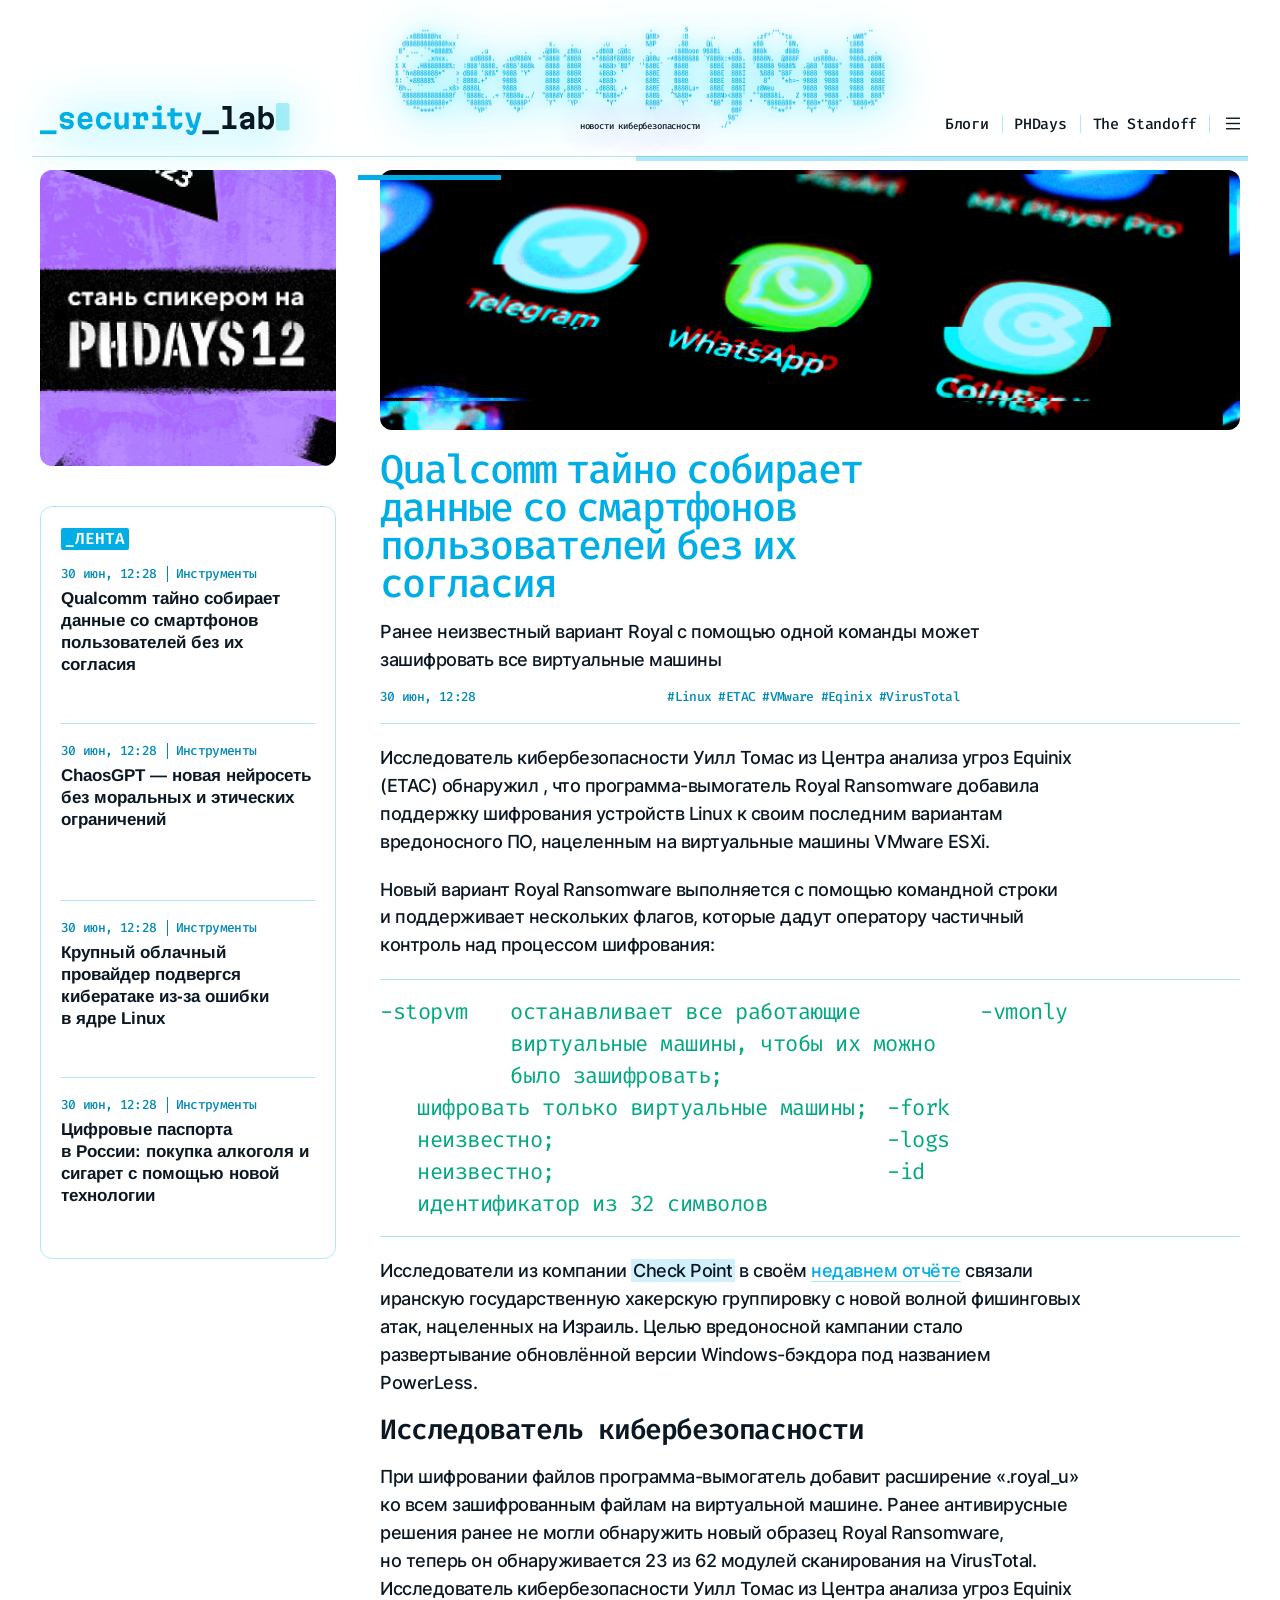
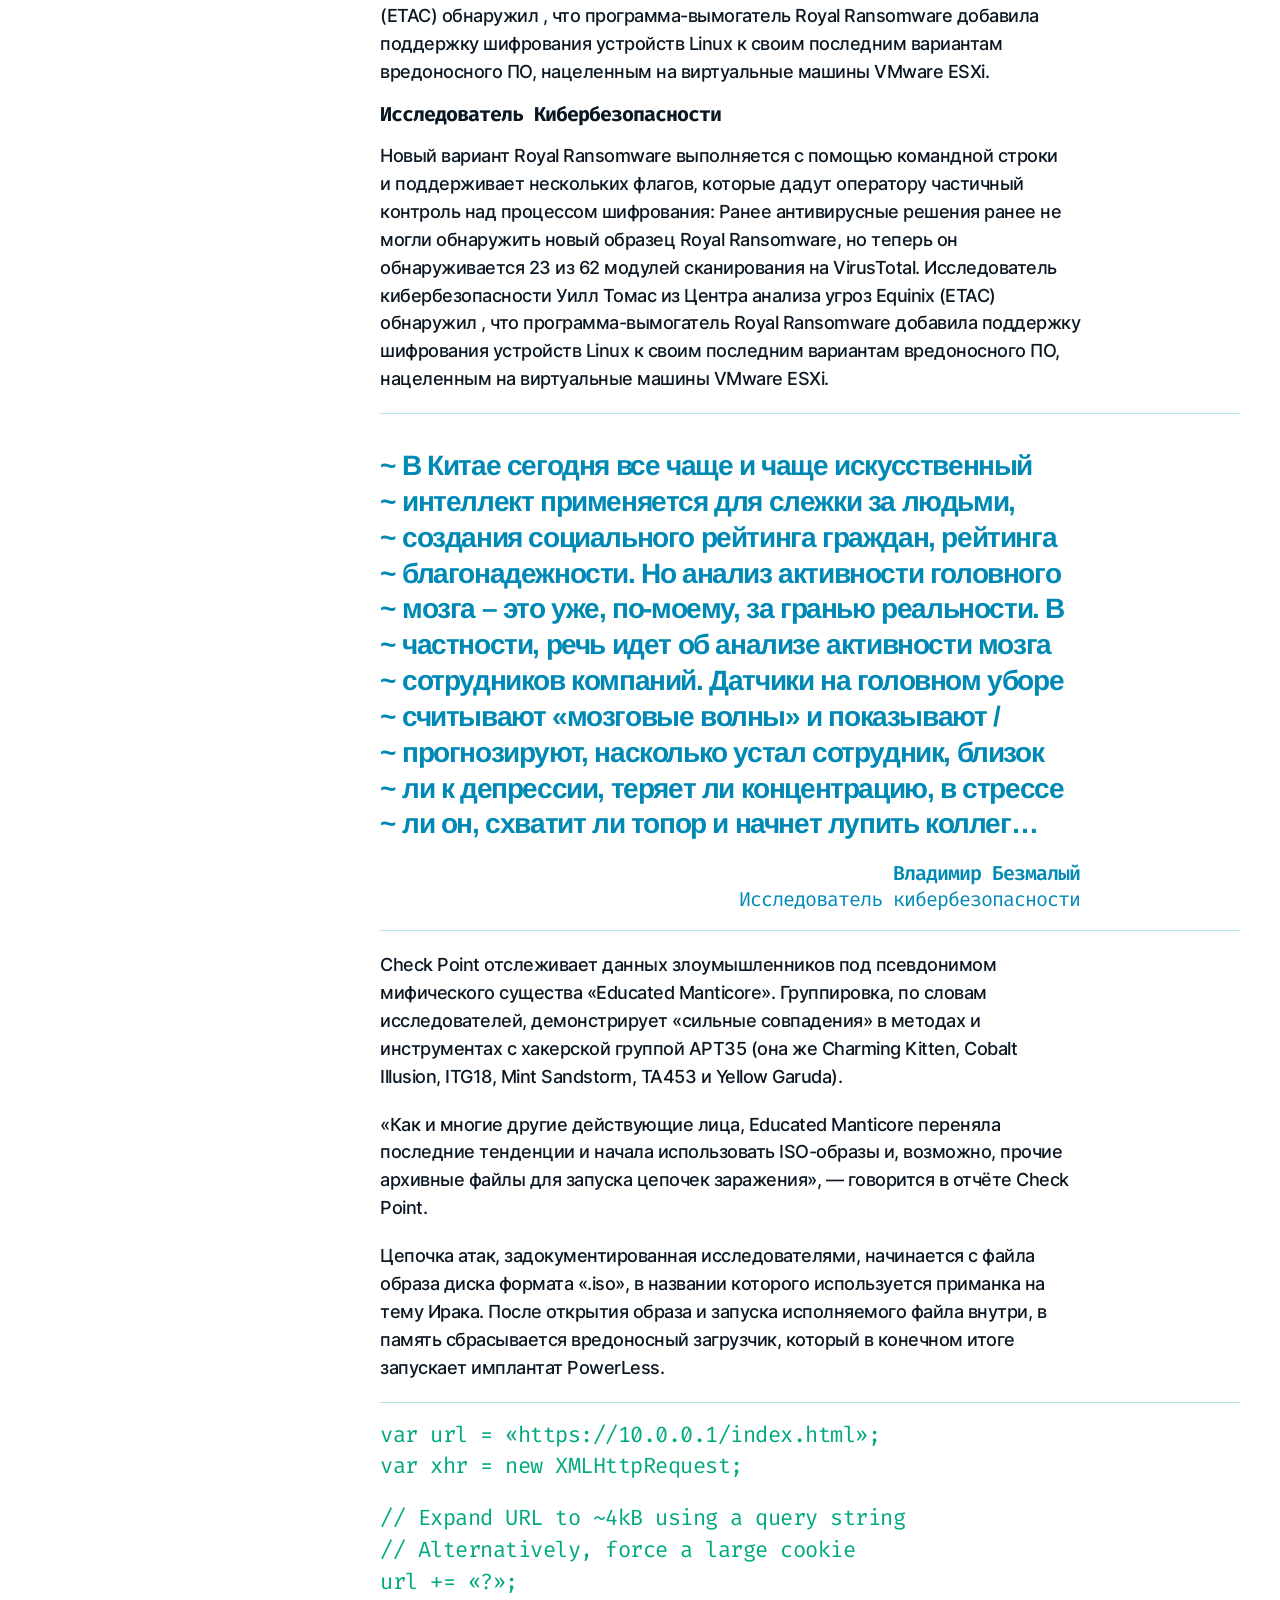
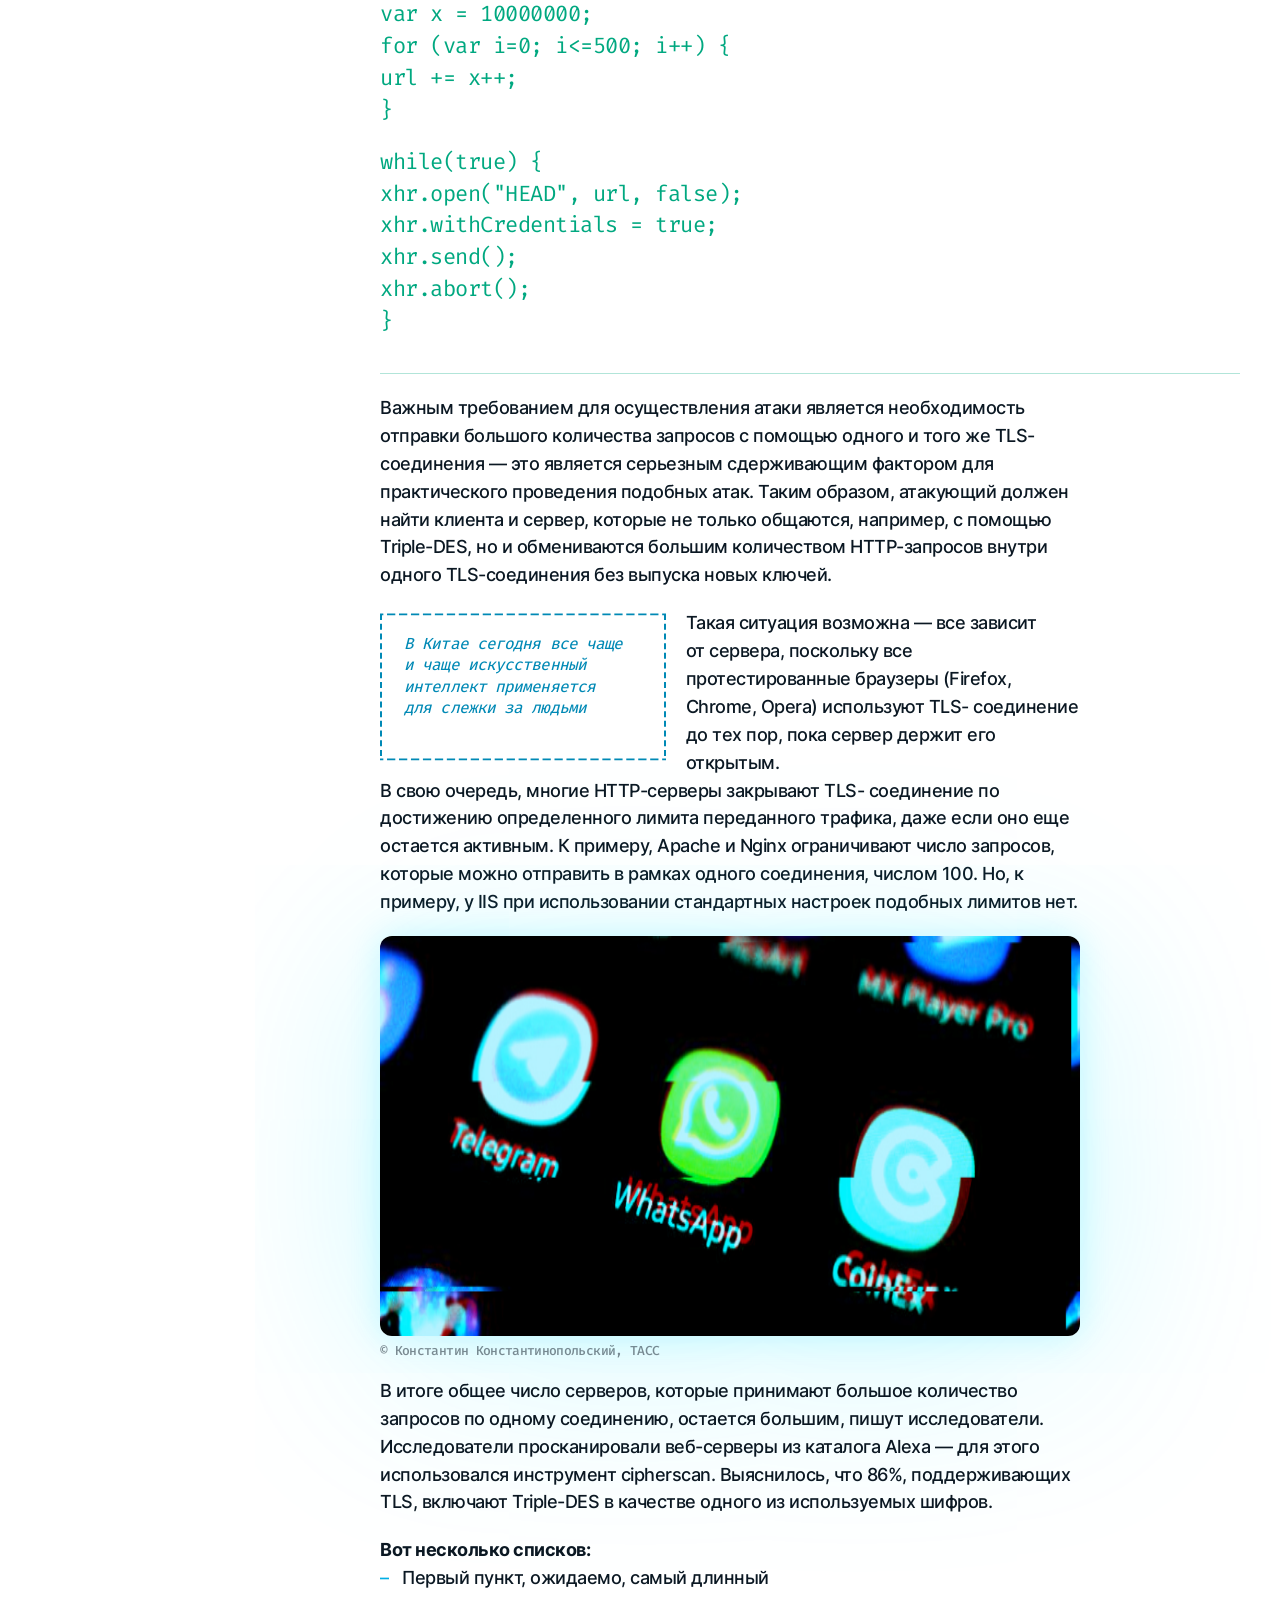
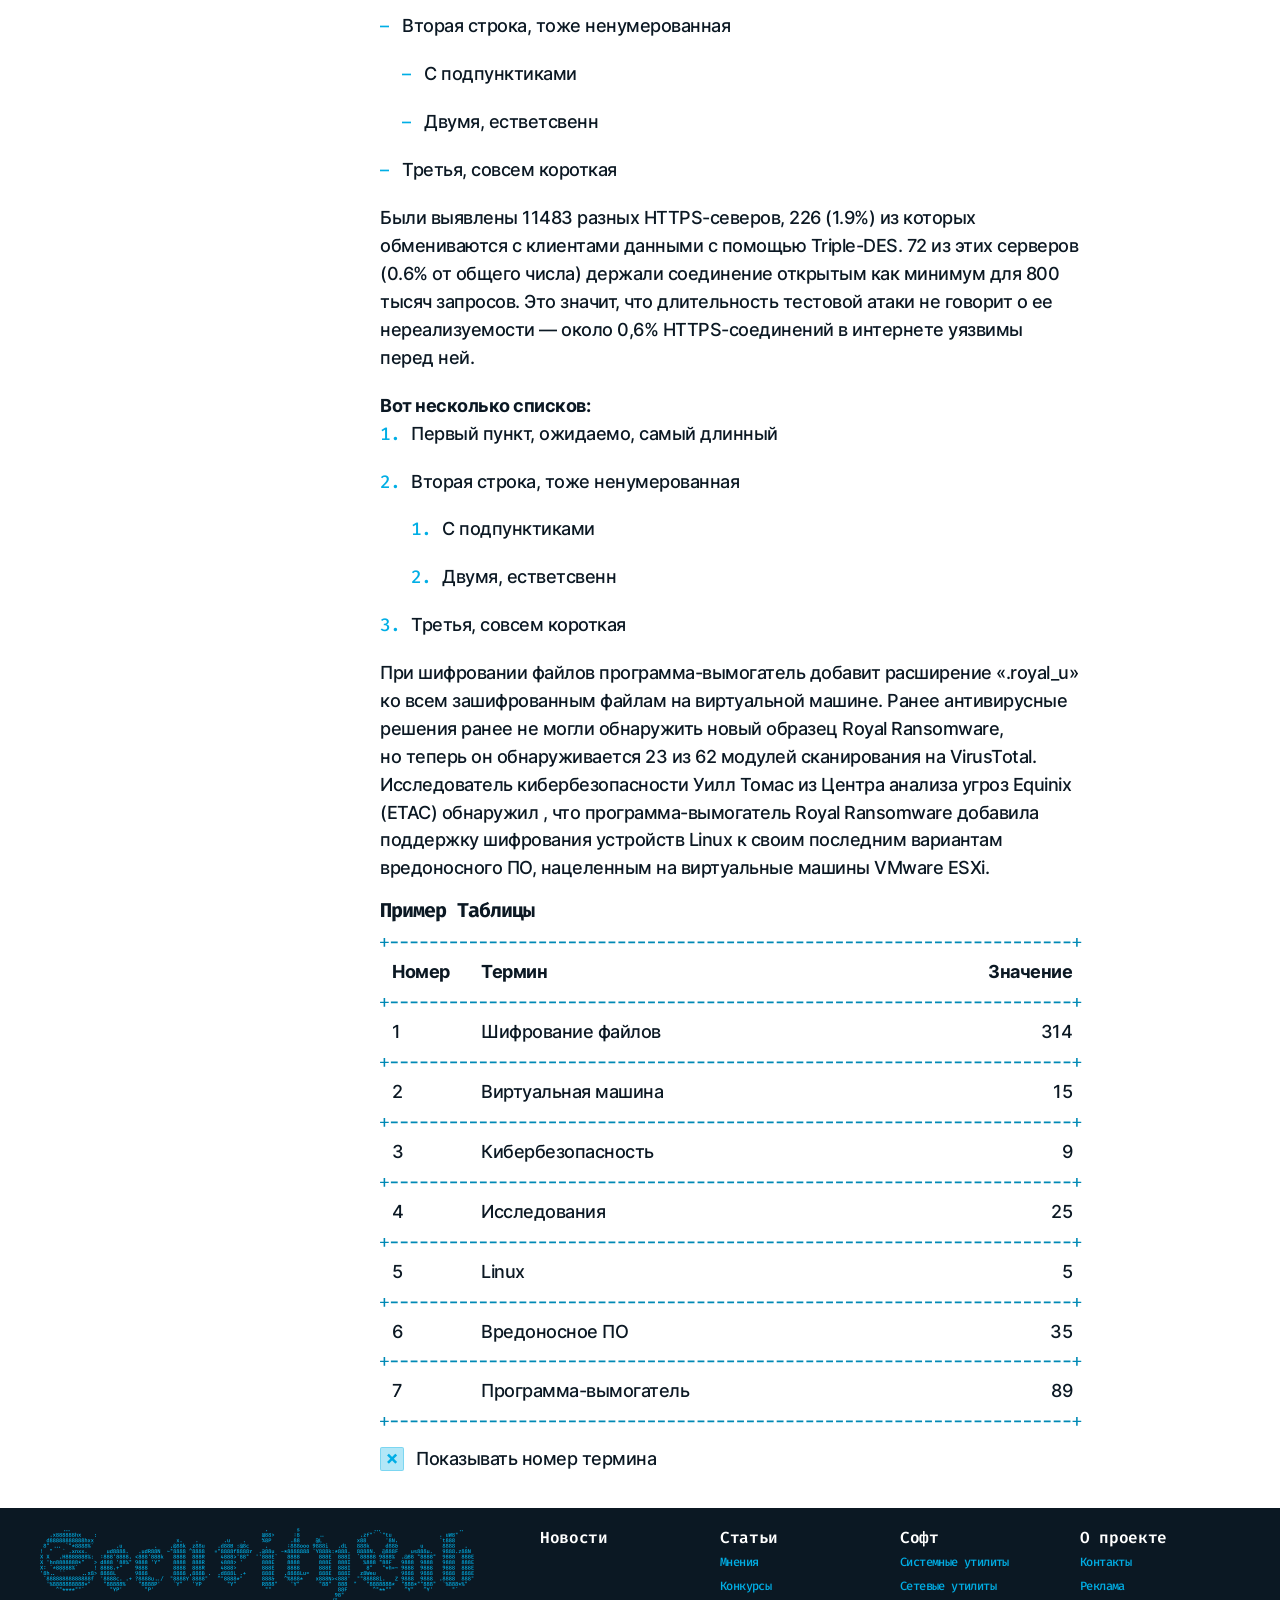
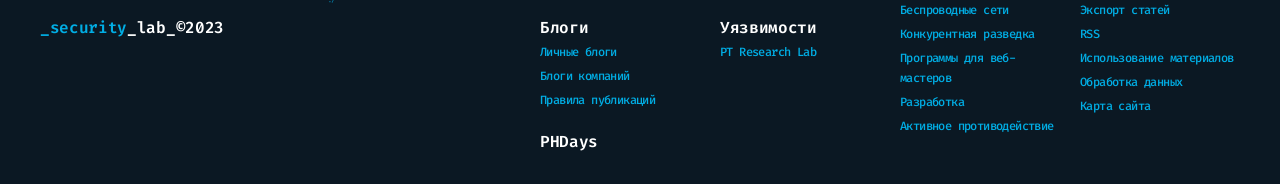
==== commit 001fd4a3: "form" ====
--- a/article-image.html
+++ b/article-image.html
@@ -221,7 +221,116 @@
                             </div>
                         </aside>
                         <article class="article__main" id="main_content">
+
+
+
+
+
                             <div class="article__head">
+                                <div class="article__group">
+                                    <div class="article__title">
+                                        <h1>
+                                            <span class="deskn">Qualcomm тайно собирает данные со смартфонов
+                                                пользователей без их
+                                                согласия</span>
+                                                <div class="decode-text">
+                                                    <div class="text-animation">Q</div>
+                                                    <div class="text-animation">u</div>
+                                                    <div class="text-animation">a</div>
+                                                    <div class="text-animation">l</div>
+                                                    <div class="text-animation">c</div>
+                                                    <div class="text-animation">o</div>
+                                                    <div class="text-animation">m</div>
+                                                    <div class="text-animation">m</div>
+                                                    <div class="space"></div>
+        
+                                                    <div class="text-animation">т</div>
+                                                    <div class="text-animation">а</div>
+                                                    <div class="text-animation">й</div>
+                                                    <div class="text-animation">н</div>
+                                                    <div class="text-animation">о</div>
+                                                    <div class="space"></div>
+        
+                                                    <div class="text-animation">с</div>
+                                                    <div class="text-animation">о</div>
+                                                    <div class="text-animation">б</div>
+                                                    <div class="text-animation">и</div>
+                                                    <div class="text-animation">р</div>
+                                                    <div class="text-animation">а</div>
+                                                    <div class="text-animation">е</div>
+                                                    <div class="text-animation">т</div>
+                                                    <div class="space max-space-mob mbh"></div>
+                                                    <div class="text-animation">д</div>
+                                                    <div class="text-animation">а</div>
+                                                    <div class="text-animation">н</div>
+                                                    <div class="text-animation">н</div>
+                                                    <div class="text-animation">ы</div>
+                                                    <div class="text-animation">е</div>
+                                                    <div class="space "></div>
+                                                    <div class="text-animation">с</div>
+                                                    <div class="text-animation">о</div>
+                                                    <div class="space"></div>
+                                                    <div class="text-animation">с</div>
+                                                    <div class="text-animation">м</div>
+                                                    <div class="text-animation">а</div>
+                                                    <div class="text-animation">р</div>
+                                                    <div class="text-animation">т</div>
+                                                    <div class="text-animation">ф</div>
+                                                    <div class="text-animation">о</div>
+                                                    <div class="text-animation">н</div>
+                                                    <div class="text-animation">о</div>
+                                                    <div class="text-animation">в</div>
+                                                    <div class="space max-space-mob mbh"></div>
+                                                    <div class="text-animation">п</div>
+                                                    <div class="text-animation">о</div>
+                                                    <div class="text-animation">л</div>
+                                                    <div class="text-animation">ь</div>
+                                                    <div class="text-animation">з</div>
+                                                    <div class="text-animation">о</div>
+                                                    <div class="text-animation">в</div>
+                                                    <div class="text-animation">а</div>
+                                                    <div class="text-animation">т</div>
+                                                    <div class="text-animation">е</div>
+                                                    <div class="text-animation">л</div>
+                                                    <div class="text-animation">е</div>
+                                                    <div class="text-animation">й</div>
+                                                    <div class="space"></div>
+                                                    <div class="text-animation">б</div>
+                                                    <div class="text-animation">е</div>
+                                                    <div class="text-animation">з</div>
+                                                    <div class="space  "></div>
+                                                    <div class="text-animation">и</div>
+                                                    <div class="text-animation">х</div>
+                                                    <div class="space mbh"></div>
+                                                    <div class="text-animation">с</div>
+                                                    <div class="text-animation">о</div>
+                                                    <div class="text-animation">г</div>
+                                                    <div class="text-animation">л</div>
+                                                    <div class="text-animation">а</div>
+                                                    <div class="text-animation">с</div>
+                                                    <div class="text-animation">и</div>
+                                                    <div class="text-animation">я</div>
+                                                </div>
+                                        </h1>
+                                    </div>
+                                    <div class="article__preview">
+                                        <p>Ранее неизвестный вариант Royal с помощью одной команды может зашифровать все
+                                            виртуальные машины
+                                        </p>
+                                    </div>
+                                    <div class="article__details">
+                                        <time class="article__date" datetime="2023-06-30">30 июн, 12:28</time>
+                                        <ul class="article-tags">
+                                            <li class="article-tags__link"><a href="#" title="Новости">Новости</a></li>
+                                            <li class="article-tags__tag"><a href="#" title="#Linux">#Linux</a></li>
+                                            <li class="article-tags__tag"><a href="#" title="#ETAC">#ETAC</a></li>
+                                            <li class="article-tags__tag"><a href="#" title="#VMware">#VMware</a></li>
+                                            <li class="article-tags__tag"><a href="#" title="#Eqinix">#Eqinix</a></li>
+                                            <li class="article-tags__tag"><a href="#" title="#VirusTotal">#VirusTotal</a></li>
+                                        </ul>
+                                    </div>
+                                </div>
+                                
                                 <div class="article__image">
                                     <picture>
                                         <source srcset="./image/article/4.m.jpg, /image/article/4@2x.jpg"
@@ -231,109 +340,9 @@
                                             alt="Qualcomm тайно собирает данные со смартфонов пользователей без их согласия">
                                     </picture>
                                 </div>
-                                <div class="article__title">
-                                    <h1>
-                                        <span class="animation-decode animation-decode--blue deskn">Qualcomm тайно
-                                            собирает данные со
-                                            смартфонов
-                                            пользователей без их согласия</span>
-                                        <div class="decode-text">
-                                            <div class="text-animation">Q</div>
-                                            <div class="text-animation">u</div>
-                                            <div class="text-animation">a</div>
-                                            <div class="text-animation">l</div>
-                                            <div class="text-animation">c</div>
-                                            <div class="text-animation">o</div>
-                                            <div class="text-animation">m</div>
-                                            <div class="text-animation">m</div>
-                                            <div class="space"></div>
-
-                                            <div class="text-animation">т</div>
-                                            <div class="text-animation">а</div>
-                                            <div class="text-animation">й</div>
-                                            <div class="text-animation">н</div>
-                                            <div class="text-animation">о</div>
-                                            <div class="space"></div>
-
-                                            <div class="text-animation">с</div>
-                                            <div class="text-animation">о</div>
-                                            <div class="text-animation">б</div>
-                                            <div class="text-animation">и</div>
-                                            <div class="text-animation">р</div>
-                                            <div class="text-animation">а</div>
-                                            <div class="text-animation">е</div>
-                                            <div class="text-animation">т</div>
-                                            <div class="space max-space-mob mbh"></div>
-                                            <div class="text-animation">д</div>
-                                            <div class="text-animation">а</div>
-                                            <div class="text-animation">н</div>
-                                            <div class="text-animation">н</div>
-                                            <div class="text-animation">ы</div>
-                                            <div class="text-animation">е</div>
-                                            <div class="space "></div>
-                                            <div class="text-animation">с</div>
-                                            <div class="text-animation">о</div>
-                                            <div class="space"></div>
-                                            <div class="text-animation">с</div>
-                                            <div class="text-animation">м</div>
-                                            <div class="text-animation">а</div>
-                                            <div class="text-animation">р</div>
-                                            <div class="text-animation">т</div>
-                                            <div class="text-animation">ф</div>
-                                            <div class="text-animation">о</div>
-                                            <div class="text-animation">н</div>
-                                            <div class="text-animation">о</div>
-                                            <div class="text-animation">в</div>
-                                            <div class="space max-space-mob mbh"></div>
-                                            <div class="text-animation">п</div>
-                                            <div class="text-animation">о</div>
-                                            <div class="text-animation">л</div>
-                                            <div class="text-animation">ь</div>
-                                            <div class="text-animation">з</div>
-                                            <div class="text-animation">о</div>
-                                            <div class="text-animation">в</div>
-                                            <div class="text-animation">а</div>
-                                            <div class="text-animation">т</div>
-                                            <div class="text-animation">е</div>
-                                            <div class="text-animation">л</div>
-                                            <div class="text-animation">е</div>
-                                            <div class="text-animation">й</div>
-                                            <div class="space"></div>
-                                            <div class="text-animation">б</div>
-                                            <div class="text-animation">е</div>
-                                            <div class="text-animation">з</div>
-                                            <div class="space  "></div>
-                                            <div class="text-animation">и</div>
-                                            <div class="text-animation">х</div>
-                                            <div class="space mbh"></div>
-                                            <div class="text-animation">с</div>
-                                            <div class="text-animation">о</div>
-                                            <div class="text-animation">г</div>
-                                            <div class="text-animation">л</div>
-                                            <div class="text-animation">а</div>
-                                            <div class="text-animation">с</div>
-                                            <div class="text-animation">и</div>
-                                            <div class="text-animation">я</div>
-                                        </div>
-                                    </h1>
-                                </div>
-                                <div class="article__preview">
-                                    <p>Ранее неизвестный вариант Royal с помощью одной команды может зашифровать все
-                                        виртуальные машины
-                                    </p>
-                                </div>
                             </div>
-                            <div class="article__details">
-                                <time class="article__date" datetime="2023-06-30">30 июн, 12:28</time>
-                                <ul class="article-tags">
-                                    <li class="article-tags__link"><a href="#" title="Новости">Новости</a></li>
-                                    <li class="article-tags__tag"><a href="#" title="#Linux">#Linux</a></li>
-                                    <li class="article-tags__tag"><a href="#" title="#ETAC">#ETAC</a></li>
-                                    <li class="article-tags__tag"><a href="#" title="#VMware">#VMware</a></li>
-                                    <li class="article-tags__tag"><a href="#" title="#Eqinix">#Eqinix</a></li>
-                                    <li class="article-tags__tag"><a href="#" title="#VirusTotal">#VirusTotal</a></li>
-                                </ul>
-                            </div>
+
+
                             <div class="article__body article__body-new">
                                 <p>Исследователь кибербезопасности Уилл Томас из Центра анализа угроз Equinix
                                     (ETAC) обнаружил , что
--- a/assets/css/main.css
+++ b/assets/css/main.css
@@ -8904,7 +8904,7 @@
     margin-top: 20px;
 }
 
-.article__body-new q input {
+.article__body-new q input[type="checkbox"] {
     border-radius: 2px;
     border: 1px solid var(--divider-blue, rgba(0, 174, 229, 0.30));
     background: var(--divider-blue, rgba(0, 174, 229, 0.30));
@@ -8914,12 +8914,27 @@
     margin: 0;
     margin-right: 12px;
 }
-
-.article__body-new q input:checked::after {
+.article__body-new q input[type="checkbox"]:disabled {
+    border-radius: 2px;
+    border: 1px solid var(--divider-blue, rgba(0, 174, 229, 0.30));
+    background: var(--divider-blue, rgba(0, 174, 229, 0.30));
+    width: 24px;
+    height: 24px;
+    position: relative;
+    margin: 0;
+    margin-right: 12px;
+    cursor: not-allowed;
+    background: #0B1823;
+}
+
+.article__body-new q input[type="checkbox"]:checked::after {
     display: none;
 }
-
-.article__body-new q input::after {
+.article__body-new q input[type="checkbox"]:disabled::after {
+    display: none;
+}
+
+.article__body-new q input[type="checkbox"]::after {
     position: absolute;
     display: block;
     left: 50%;
@@ -8945,6 +8960,57 @@
     padding-bottom: 5px;
 }
 
+.article__body-new q input[type="radio"] {
+    border-radius: 50%;
+    border: 1px solid var(--divider-blue, rgba(0, 174, 229, 0.30));
+    background: var(--divider-blue, rgba(0, 174, 229, 0.30));
+    width: 24px;
+    height: 24px;
+    position: relative;
+    margin: 0;
+    margin-right: 12px;
+}
+.article__body-new q input[type="radio"]:disabled {
+    border-radius: 50%;
+    border: 1px solid var(--divider-blue, rgba(0, 174, 229, 0.30));
+    background: #0B1823;
+    width: 24px;
+    height: 24px;
+    position: relative;
+    margin: 0;
+    margin-right: 12px;
+    cursor: not-allowed;
+}
+
+.article__body-new q input[type="radio"]::after {
+    display: none;
+}
+
+.article__body-new q input[type="radio"]:checked::after {
+    position: absolute;
+    display: block;
+    left: 50%;
+    transform: translateX(-50%) translateY(-50%);
+    top: 10px;
+    content: "●";
+    color: var(--text-active-blue, #00AEE5);
+    text-align: center;
+    font-family: Fira Code;
+    font-size: 17px;
+    font-style: normal;
+    font-weight: 500;
+    /* line-height: 13px; */
+    /* letter-spacing: -1.35px; */
+    /* padding-top: 4.5px; */
+}
+
+
+
+
+
+
+
+
 .article__body-new q label {
     height: 26px;
     /* display: inline-block; */
@@ -9301,4 +9367,93 @@
 
 .state-3 {
     color: #00AEE5;
-}+}
+#article .container .article__head--small-image {
+    display: flex;
+    justify-content: space-between;
+    flex-direction: row !important;
+}
+#article .container .article__head {
+    display: flex;
+    flex-direction: column;
+    flex-direction: column-reverse;
+    align-items: stretch;
+}
+#article .container .article__head--small-image .article__image {
+    bottom: 0;
+    margin: 0;
+    position: static;
+    right: 0;
+    z-index: -1;
+    min-width: 260px;
+}
+#article .container .article__group {
+    margin-bottom: 0;
+    min-height: auto;
+    //width: 580px;
+}
+#article .container .article__title {
+    //width: 700px;
+    //min-width: 700px;
+}
+.max-space {
+    //width: 10px;
+}
+.decode-text {
+    width: 700px;
+}
+@media (max-width: 992px){
+    .max-space {
+        //width: 10px;
+    }
+}
+@media screen and (min-width: 1280px){
+    #article .container .article__title {
+        width: 700px;
+        //min-width: 700px;
+    }
+}
+@media (max-width: 1280px) {
+    #article .container .article__head--small-image {
+        display: block;
+        position: relative;
+    }
+    #article .container .article__head--small-image .article__image {
+        top: 0;
+        bottom: auto;
+        margin: 0;
+        position: absolute;
+        right: 0;
+        z-index: -1;
+    }
+    #article .container .article__head--small-image .article__title h1{
+        padding-right: 0;
+        min-height: 260px;
+        display: inline-block;
+        
+    }
+    #article .container .article__head--small-image .article__title{
+        margin-top: 0;
+    }
+}
+
+
+
+
+
+
+
+
+
+
+
+
+
+
+
+
+
+
+
+
+
